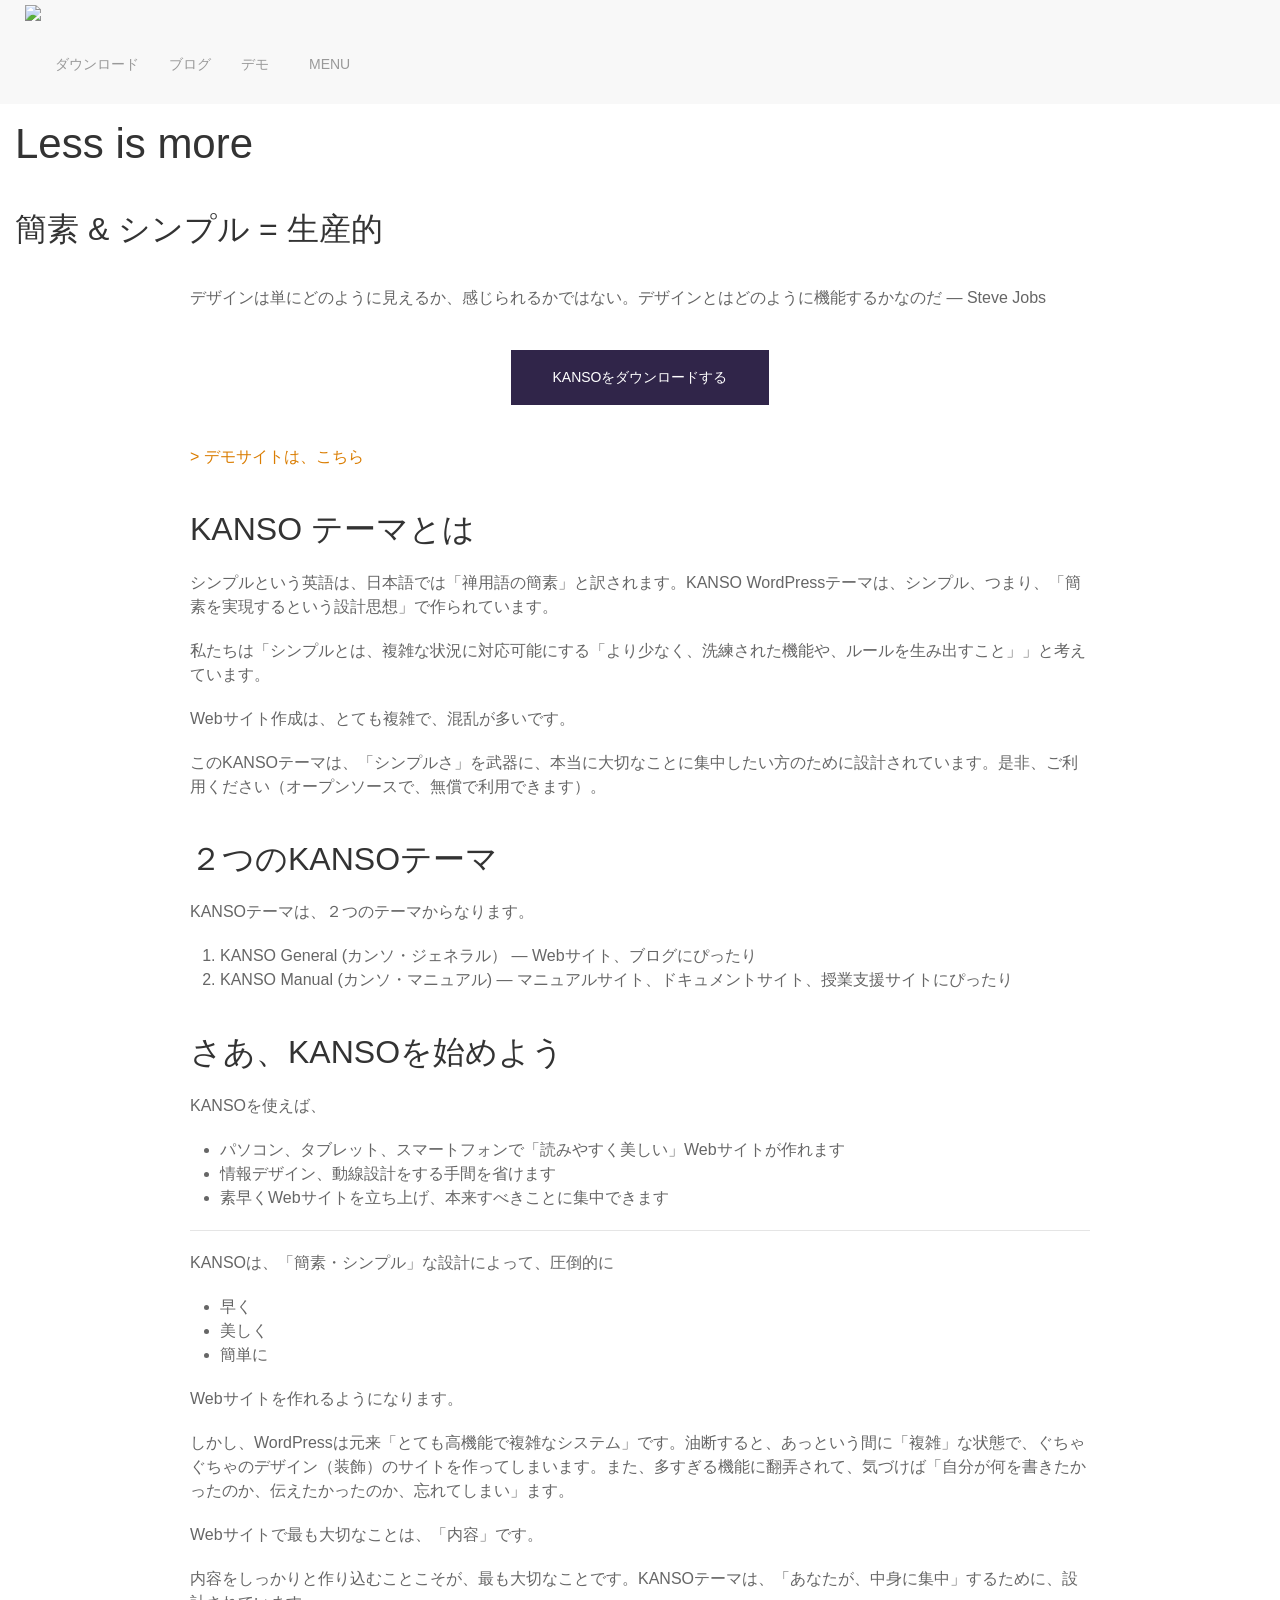
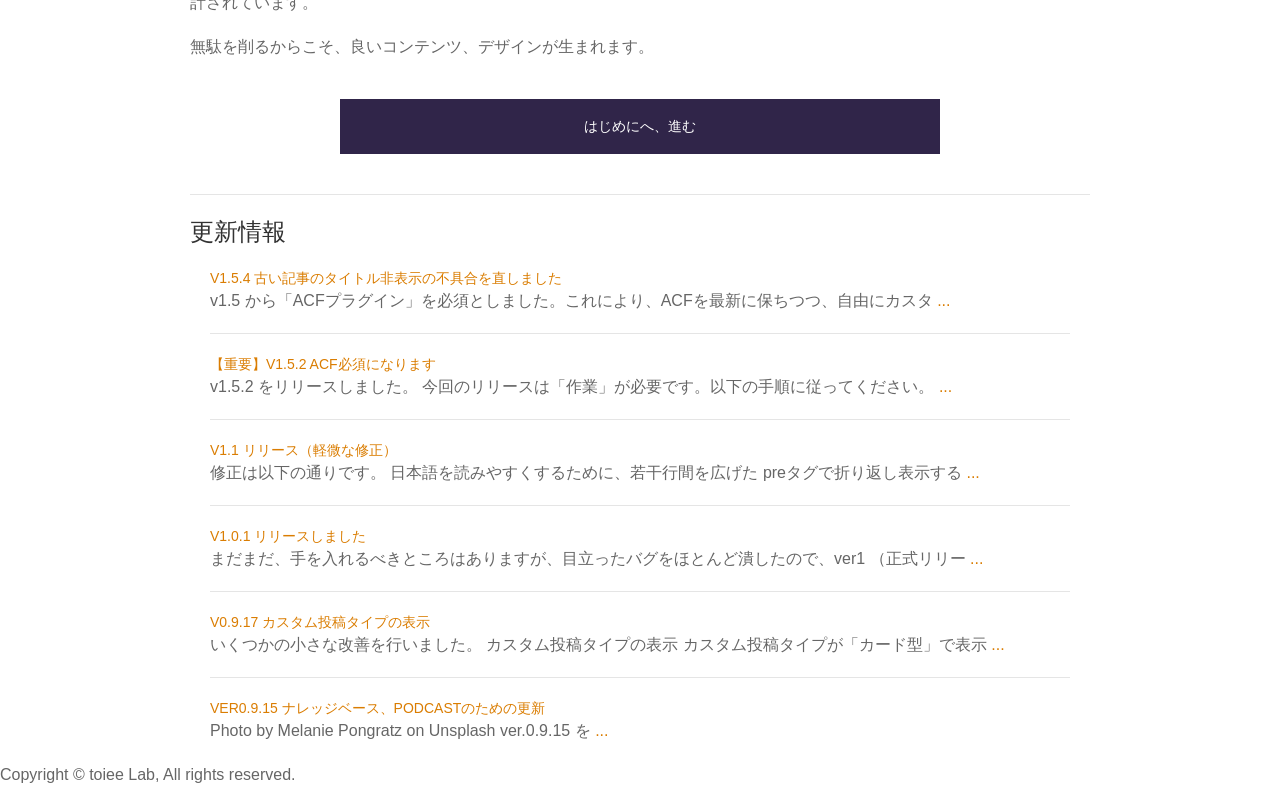
==== frontpage.html @ b3ae9695 "初期設定状態" ====
<!doctype html>
<html lang="ja">
<head>
    <meta charset="UTF-8">
    <meta name="viewport" content="width=device-width, initial-scale=1">
    <title>KANSO &#8211; Less is more, for WordPress</title>
    <!-- UIkit CSS -->
    <link rel="stylesheet" href="site.css" />

    <!-- UIkit JS -->
    <script src="https://cdn.jsdelivr.net/npm/uikit@3.2.2/dist/js/uikit.min.js"></script>
    <script src="https://cdn.jsdelivr.net/npm/uikit@3.2.2/dist/js/uikit-icons.min.js"></script>
</head>
<body>
    <div id="kns-head" class="uk-background-cover uk-background-center-center">
        <div id="kns-head-nav-front" uk-sticky="animation: uk-animation-slide-top; sel-target: .uk-navbar-container; cls-active: uk-navbar-sticky kns-navbar-sticky; cls-inactive: uk-navbar-transparent kns-navbar-top-front; show-on-up: true">
            <nav class="uk-navbar-container">
                <div class="uk-container uk-container-expand">
                    <div uk-navbar>
                        <div class="uk-navbar-left">
                            <a href="https://toiee.jp/kansowp/" class="custom-logo-link" rel="home" itemprop="url"><img
                                    src="https://toiee.jp/kansowp/wp-content/uploads/2018/01/kanso-logo.png"
                                    class="custom-logo"></a> </div>
                        <div class="uk-navbar-right">
                            <ul id="primary-menu" class="uk-navbar-nav uk-visible@m">
                                <li id="menu-item-110"
                                    class="menu-item menu-item-type-post_type menu-item-object-page menu-item-110"><a
                                        href="https://toiee.jp/kansowp/what-is-kanso/download/">ダウンロード</a></li>
                                <li id="menu-item-111"
                                    class="menu-item menu-item-type-post_type menu-item-object-page menu-item-111"><a
                                        href="https://toiee.jp/kansowp/blog/">ブログ</a></li>
                                <li id="menu-item-505"
                                    class="menu-item menu-item-type-post_type menu-item-object-page menu-item-505"><a
                                        href="https://toiee.jp/kansowp/getting-start/demo-site/">デモ</a></li>
                            </ul>
                            <ul class="uk-navbar-nav ">
                                <li class=""><a href="#sidebar" uk-toggle><span uk-navbar-toggle-icon></span> <span
                                            class="uk-margin-small-left">Menu</span></a></li>
                            </ul>
                            <ul class="uk-navbar-nav uk-hidden">
                                <li class=""><a href="#sidebar" uk-toggle><span class="uk-margin-small-lef"></span></a>
                                </li>
                            </ul>
                        </div>
                    </div>
                </div>
            </nav>
        </div>
        <div id="kns-header">
            <div id="kns-header-text" class="uk-padding-small">
                <h1 id="kanso_general_options_htitle">Less is more</h1>
                <h2 id="kanso_general_options_hsubtitle">簡素 &amp; シンプル = 生産的</h2>
            </div>
        </div>
    </div>

    <div class="uk-container uk-container-small uk-background-default main-content">
        <div uk-alert class="uk-alert-none">
            <p>デザインは単にどのように見えるか、感じられるかではない。デザインとはどのように機能するかなのだ &#8212; Steve Jobs</p>
        </div>
        <div style="text-align: center" class="uk-margin-medium-top uk-margin-medium-bottom"><a
                href="https://toiee.jp/kansowp/what-is-kanso/download/"
                class="uk-button uk-button-secondary uk-button-large" title="">KANSOをダウンロードする</a></div>
        <p><a href="https://toiee.jp/kansowp/demo1/" target="_blank" rel="noreferrer noopener">> デモサイトは、こちら</a></p>
        <h2>KANSO テーマとは</h2>
        <p>シンプルという英語は、日本語では「禅用語の簡素」と訳されます。KANSO WordPressテーマは、シンプル、つまり、「簡素を実現するという設計思想」で作られています。</p>
        <p>私たちは「シンプルとは、複雑な状況に対応可能にする「より少なく、洗練された機能や、ルールを生み出すこと」」と考えています。</p>
        <p>Webサイト作成は、とても複雑で、混乱が多いです。</p>
        <p>このKANSOテーマは、「シンプルさ」を武器に、本当に大切なことに集中したい方のために設計されています。是非、ご利用ください（オープンソースで、無償で利用できます）。</p>
        <h2>２つのKANSOテーマ</h2>
        <p>KANSOテーマは、２つのテーマからなります。</p>
        <ol>
            <li>KANSO General (カンソ・ジェネラル） &#8212; Webサイト、ブログにぴったり<br />
            </li>
            <li>KANSO Manual (カンソ・マニュアル) &#8212; マニュアルサイト、ドキュメントサイト、授業支援サイトにぴったり<br />
            </li>
        </ol>
        <h2>さあ、KANSOを始めよう</h2>
        <p>KANSOを使えば、</p>
        <ul>
            <li>パソコン、タブレット、スマートフォンで「読みやすく美しい」Webサイトが作れます</li>
            <li>情報デザイン、動線設計をする手間を省けます</li>
            <li>素早くWebサイトを立ち上げ、本来すべきことに集中できます</li>
        </ul>
        <hr class="wp-block-separator" />
        <p>KANSOは、「簡素・シンプル」な設計によって、圧倒的に</p>
        <ul>
            <li>早く</li>
            <li>美しく</li>
            <li>簡単に</li>
        </ul>
        <p>Webサイトを作れるようになります。</p>
        <p>しかし、WordPressは元来「とても高機能で複雑なシステム」です。油断すると、あっという間に「複雑」な状態で、ぐちゃぐちゃのデザイン（装飾）のサイトを作ってしまいます。また、多すぎる機能に翻弄されて、気づけば「自分が何を書きたかったのか、伝えたかったのか、忘れてしまい」ます。
        </p>
        <p>Webサイトで最も大切なことは、「内容」です。</p>
        <p>内容をしっかりと作り込むことこそが、最も大切なことです。KANSOテーマは、「あなたが、中身に集中」するために、設計されています。</p>
        <p>無駄を削るからこそ、良いコンテンツ、デザインが生まれます。</p>
        <div style="text-align: center" class="uk-margin-medium-top uk-margin-medium-bottom"><a
                href="https://toiee.jp/kansowp/getting-start/"
                class="uk-button uk-button-secondary uk-button-large uk-width-2-3" title="">はじめにへ、進む</a></div>
        <hr class="wp-block-separator" />
        <div class="uk-margin">
            <h3>更新情報</h3>
            <dl class="uk-description-list uk-description-list-divider uk-margin-left uk-margin-right">
                <dt><a href="https://toiee.jp/kansowp/2019/09/11/v1-5-4/">v1.5.4 古い記事のタイトル非表示の不具合を直しました</a></dt>
                <dd>v1.5 から「ACFプラグイン」を必須としました。これにより、ACFを最新に保ちつつ、自由にカスタ <a
                        href="https://toiee.jp/kansowp/2019/09/11/v1-5-4/">...</a></dd>
                <dt><a href="https://toiee.jp/kansowp/2019/07/20/v1-5-2-acf/">【重要】v1.5.2 ACF必須になります</a></dt>
                <dd>v1.5.2 をリリースしました。 今回のリリースは「作業」が必要です。以下の手順に従ってください。 <a
                        href="https://toiee.jp/kansowp/2019/07/20/v1-5-2-acf/">...</a></dd>
                <dt><a href="https://toiee.jp/kansowp/2019/04/08/v1-1/">v1.1 リリース（軽微な修正）</a></dt>
                <dd>修正は以下の通りです。 日本語を読みやすくするために、若干行間を広げた preタグで折り返し表示する <a
                        href="https://toiee.jp/kansowp/2019/04/08/v1-1/">...</a></dd>
                <dt><a href="https://toiee.jp/kansowp/2019/03/22/v1-0-1/">v1.0.1 リリースしました</a></dt>
                <dd>まだまだ、手を入れるべきところはありますが、目立ったバグをほとんど潰したので、ver1 （正式リリー <a
                        href="https://toiee.jp/kansowp/2019/03/22/v1-0-1/">...</a></dd>
                <dt><a href="https://toiee.jp/kansowp/2018/10/03/v0-9-16/">v0.9.17 カスタム投稿タイプの表示</a></dt>
                <dd>いくつかの小さな改善を行いました。 カスタム投稿タイプの表示 カスタム投稿タイプが「カード型」で表示 <a
                        href="https://toiee.jp/kansowp/2018/10/03/v0-9-16/">...</a></dd>
                <dt><a href="https://toiee.jp/kansowp/2018/09/18/ver0-9-15/">ver0.9.15 ナレッジベース、Podcastのための更新</a></dt>
                <dd>Photo by Melanie Pongratz on Unsplash ver.0.9.15 を <a
                        href="https://toiee.jp/kansowp/2018/09/18/ver0-9-15/">...</a></dd>
            </dl>
        </div>
    </div>
    <div id="sidebar" uk-offcanvas>
        <div class="uk-offcanvas-bar">
            <button class="uk-offcanvas-close" type="button" uk-close></button>
            <aside id="secondary" class="widget-area">
                <section id="pagetoc-widget-6" class="widget pagetoc-widget">
                    <h3>ドキュメント</h3>
                    <p class="pagetoc-widget-text">KANSOの使い方について説明しています</p>
                    <ul class="uk-nav uk-nav-default tm-nav">
                        <li class="page_item page-item-44 page_item_has_children"><a
                                href="https://toiee.jp/kansowp/what-is-kanso/">KANSOについて</a>
                            <ul class='children'>
                                <li class="page_item page-item-478"><a
                                        href="https://toiee.jp/kansowp/what-is-kanso/philosophy/">設計思想</a></li>
                                <li class="page_item page-item-47"><a
                                        href="https://toiee.jp/kansowp/what-is-kanso/download/">ダウンロード</a></li>
                                <li class="page_item page-item-48"><a
                                        href="https://toiee.jp/kansowp/what-is-kanso/setup-kanso-theme/">テーマの設定</a></li>
                                <li class="page_item page-item-418"><a
                                        href="https://toiee.jp/kansowp/what-is-kanso/qa/">よくある質問と回答</a></li>
                            </ul>
                        </li>
                        <li class="page_item page-item-39 page_item_has_children"><a
                                href="https://toiee.jp/kansowp/getting-start/">マニュアル</a>
                            <ul class='children'>
                                <li class="page_item page-item-266"><a
                                        href="https://toiee.jp/kansowp/getting-start/make-a-website/">サイトの構築方法</a></li>
                                <li class="page_item page-item-338"><a
                                        href="https://toiee.jp/kansowp/getting-start/style/">サイトをデザインする</a></li>
                                <li class="page_item page-item-55"><a
                                        href="https://toiee.jp/kansowp/getting-start/styling-of-page/">ページの編集</a></li>
                                <li class="page_item page-item-188"><a
                                        href="https://toiee.jp/kansowp/getting-start/markdown/">Markdown を使いこなす</a></li>
                                <li class="page_item page-item-349"><a
                                        href="https://toiee.jp/kansowp/getting-start/workshop/">KANSO Workshop 資料</a>
                                </li>
                                <li class="page_item page-item-457"><a
                                        href="https://toiee.jp/kansowp/getting-start/demo-site/">デモサイト</a></li>
                            </ul>
                        </li>
                        <li class="page_item page-item-42 page_item_has_children"><a
                                href="https://toiee.jp/kansowp/shortcode/">ショートコード +α</a>
                            <ul class='children'>
                                <li class="page_item page-item-60"><a
                                        href="https://toiee.jp/kansowp/shortcode/what-is-shortcode/">ショートコードとは</a></li>
                                <li class="page_item page-item-59"><a
                                        href="https://toiee.jp/kansowp/shortcode/what-is-uikit/">UIKit を知って活用する</a></li>
                                <li class="page_item page-item-257"><a
                                        href="https://toiee.jp/kansowp/shortcode/display-post/">投稿表示 (kns-showpost)</a>
                                </li>
                                <li class="page_item page-item-240"><a
                                        href="https://toiee.jp/kansowp/shortcode/accordion/">アコーディオン(accordion)</a></li>
                                <li class="page_item page-item-61"><a
                                        href="https://toiee.jp/kansowp/shortcode/alert/">アラート(alert)</a></li>
                                <li class="page_item page-item-227"><a
                                        href="https://toiee.jp/kansowp/shortcode/badge/">バッジ (badge)</a></li>
                                <li class="page_item page-item-225"><a
                                        href="https://toiee.jp/kansowp/shortcode/button/">ボタン(button)</a></li>
                                <li class="page_item page-item-62"><a
                                        href="https://toiee.jp/kansowp/shortcode/grid/">グリッド(grid）</a></li>
                                <li class="page_item page-item-152"><a
                                        href="https://toiee.jp/kansowp/shortcode/icon/">アイコン (icon)</a></li>
                                <li class="page_item page-item-236"><a
                                        href="https://toiee.jp/kansowp/shortcode/label/">ラベル (label)</a></li>
                                <li class="page_item page-item-251"><a
                                        href="https://toiee.jp/kansowp/shortcode/lightbox/">ライトボックス（lightbox）</a></li>
                                <li class="page_item page-item-254"><a
                                        href="https://toiee.jp/kansowp/shortcode/slideshow/">スライドショー (slideshow)</a>
                                </li>
                                <li class="page_item page-item-243"><a href="https://toiee.jp/kansowp/shortcode/tab/">タブ
                                        (tab)</a></li>
                            </ul>
                        </li>
                    </ul>
                </section>
            </aside>
        </div>
    </div>
    <footer id="footer" uk-height-viewport="expand: true">
        <p id="footer-copyright">Copyright &copy; <span class="ownername">toiee Lab</span>, All rights reserved.</p>
    </footer>
</body>

</html>
---- site.css ----
/* ========================================================================
 Component: Base
 ========================================================================== */
/*
 * 1. Set `font-size` to support `rem` units
 *    Not using `font` property because a leading hyphen (e.g. -apple-system) causes the font to break in IE11 and Edge
 * 2. Prevent adjustments of font size after orientation changes in iOS.
 * 3. Style
 */
html {
  /* 1 */
  font-family: -apple-system, BlinkMacSystemFont, "Segoe UI", Roboto, "Helvetica Neue", Arial, "Noto Sans", sans-serif, "Apple Color Emoji", "Segoe UI Emoji", "Segoe UI Symbol", "Noto Color Emoji";
  font-size: 16px;
  font-weight: normal;
  line-height: 1.5;
  /* 2 */
  -webkit-text-size-adjust: 100%;
  /* 3 */
  background: #fff;
  color: #666; }

/*
 * Remove the margin in all browsers.
 */
body {
  margin: 0; }

/* Links
 ========================================================================== */
/*
 * Remove the outline on focused links when they are also active or hovered
 */
a:active, a:hover {
  outline: none; }

/*
 * Style
 */
a, .uk-link {
  color: #DA7D02;
  text-decoration: none;
  cursor: pointer; }

a:hover, .uk-link:hover, .uk-link-toggle:hover .uk-link, .uk-link-toggle:focus .uk-link {
  color: #db6a00;
  text-decoration: underline; }

/* Text-level semantics
 ========================================================================== */
/*
 * 1. Add the correct text decoration in Edge.
 * 2. The shorthand declaration `underline dotted` is not supported in Safari.
 */
abbr[title] {
  /* 1 */
  text-decoration: underline dotted;
  /* 2 */
  -webkit-text-decoration-style: dotted; }

/*
 * Add the correct font weight in Chrome, Edge, and Safari.
 */
b, strong {
  font-weight: bolder; }

/*
 * 1. Consolas has a better baseline in running text compared to `Courier`
 * 2. Correct the odd `em` font sizing in all browsers.
 * 3. Style
 */
:not(pre) > code, :not(pre) > kbd, :not(pre) > samp {
  /* 1 */
  font-family: Consolas, monaco, monospace;
  /* 2 */
  font-size: 0.875rem;
  /* 3 */
  color: #f0506e;
  white-space: nowrap;
  padding: 2px 6px;
  background: #f8f8f8; }

/*
 * Emphasize
 */
em {
  color: #f0506e; }

/*
 * Insert
 */
ins {
  background: #ffd;
  color: #666;
  text-decoration: none; }

/*
 * Mark
 */
mark {
  background: #ffd;
  color: #666; }

/*
 * Quote
 */
q {
  font-style: italic; }

/*
 * Add the correct font size in all browsers.
 */
small {
  font-size: 80%; }

/*
 * Prevents `sub` and `sup` affecting `line-height` in all browsers.
 */
sub, sup {
  font-size: 75%;
  line-height: 0;
  position: relative;
  vertical-align: baseline; }

sup {
  top: -0.5em; }

sub {
  bottom: -0.25em; }

/* Embedded content
 ========================================================================== */
/*
 * Remove the gap between embedded content and the bottom of their containers.
 */
audio, canvas, iframe, img, svg, video {
  vertical-align: middle; }

/*
 * 1. Add responsiveness.
 * 2. Auto-scale the height. Only needed if `height` attribute is present.
 * 3. Corrects responsive `max-width` behavior if padding and border are used.
 * 4. Exclude SVGs for IE11 because they don't preserve their aspect ratio.
 */
canvas, img, video {
  /* 1 */
  max-width: 100%;
  /* 2 */
  height: auto;
  /* 3 */
  box-sizing: border-box; }

/* 4 */
@supports (display: block) {
  svg {
    max-width: 100%;
    height: auto;
    box-sizing: border-box; } }
/*
 * Hide the overflow in IE.
 */
svg:not(:root) {
  overflow: hidden; }

/*
 * 1. Fix lazy loading images if parent element is set to `display: inline` and has `overflow: hidden`.
 * 2. Hide `alt` text for lazy loading images.
 * Note: Selector for background while loading img[data-src*='.jpg'][src*='data:image'] { background: grey; }
 */
img:not([src]) {
  /* 1 */
  min-width: 1px;
  /* 2 */
  visibility: hidden; }

/*
 * Iframe
 * Remove border in all browsers
 */
iframe {
  border: 0; }

/* Block elements
 ========================================================================== */
/*
 * Margins
 */
p, ul, ol, dl, pre, address, fieldset, figure {
  margin: 0 0 20px 0; }

/* Add margin if adjacent element */
* + p, * + ul, * + ol, * + dl, * + pre, * + address, * + fieldset, * + figure {
  margin-top: 20px; }

/* Headings
 ========================================================================== */
h1, .uk-h1, h2, .uk-h2, h3, .uk-h3, h4, .uk-h4, h5, .uk-h5, h6, .uk-h6, .uk-heading-small, .uk-heading-medium, .uk-heading-large, .uk-heading-xlarge, .uk-heading-2xlarge {
  margin: 0 0 20px 0;
  font-family: -apple-system, BlinkMacSystemFont, "Segoe UI", Roboto, "Helvetica Neue", Arial, "Noto Sans", sans-serif, "Apple Color Emoji", "Segoe UI Emoji", "Segoe UI Symbol", "Noto Color Emoji";
  font-weight: normal;
  color: #333;
  text-transform: none; }

/* Add margin if adjacent element */
* + h1, * + .uk-h1, * + h2, * + .uk-h2, * + h3, * + .uk-h3, * + h4, * + .uk-h4, * + h5, * + .uk-h5, * + h6, * + .uk-h6, * + .uk-heading-small, * + .uk-heading-medium, * + .uk-heading-large, * + .uk-heading-xlarge, * + .uk-heading-2xlarge {
  margin-top: 40px; }

/*
 * Sizes
 */
h1, .uk-h1 {
  font-size: 2.23125rem;
  line-height: 1.2; }

h2, .uk-h2 {
  font-size: 1.7rem;
  line-height: 1.3; }

h3, .uk-h3 {
  font-size: 1.5rem;
  line-height: 1.4; }

h4, .uk-h4 {
  font-size: 1.25rem;
  line-height: 1.4; }

h5, .uk-h5 {
  font-size: 16px;
  line-height: 1.4; }

h6, .uk-h6 {
  font-size: 0.875rem;
  line-height: 1.4; }

/* Tablet landscape and bigger */
@media (min-width: 960px) {
  h1, .uk-h1 {
    font-size: 2.625rem; }
  h2, .uk-h2 {
    font-size: 2rem; } }

/* Lists
 ========================================================================== */
ul, ol {
  padding-left: 30px; }

/*
 * Reset margin for nested lists
 */
ul > li > ul, ul > li > ol, ol > li > ol, ol > li > ul {
  margin: 0; }

/* Description lists
 ========================================================================== */
dt {
  font-weight: bold; }

dd {
  margin-left: 0; }

/* Horizontal rules
 ========================================================================== */
/*
 * 1. Show the overflow in Chrome, Edge and IE.
 * 2. Add the correct text-align in Edge and IE.
 * 3. Style
 */
hr, .uk-hr {
  /* 1 */
  overflow: visible;
  /* 2 */
  text-align: inherit;
  /* 3 */
  margin: 0 0 20px 0;
  border: 0;
  border-top: 1px solid #e5e5e5; }

/* Add margin if adjacent element */
* + hr, * + .uk-hr {
  margin-top: 20px; }

/* Address
 ========================================================================== */
address {
  font-style: normal; }

/* Blockquotes
 ========================================================================== */
blockquote {
  margin: 0 0 20px 0;
  font-size: 1.25rem;
  line-height: 1.5;
  font-style: italic;
  color: #333; }

/* Add margin if adjacent element */
* + blockquote {
  margin-top: 20px; }

/*
 * Content
 */
blockquote p:last-of-type {
  margin-bottom: 0; }

blockquote footer {
  margin-top: 10px;
  font-size: 0.875rem;
  line-height: 1.5;
  color: #666; }
  blockquote footer::before {
    content: "— "; }

/* Preformatted text
 ========================================================================== */
/*
 * 1. Contain overflow in all browsers.
 */
pre {
  font: 0.875rem / 1.5 Consolas, monaco, monospace;
  color: #666;
  -moz-tab-size: 4;
  tab-size: 4;
  /* 1 */
  overflow: auto;
  padding: 10px;
  border: 1px solid #e5e5e5;
  border-radius: 3px;
  background: #fff; }

pre code {
  font-family: Consolas, monaco, monospace; }

/* Selection pseudo-element
 ========================================================================== */
::selection {
  background: #39f;
  color: #fff;
  text-shadow: none; }

/* HTML5 elements
 ========================================================================== */
/*
 * 1. Add the correct display in Edge, IE 10+, and Firefox.
 * 2. Add the correct display in IE.
 */
details, main {
  /* 1 */
  /* 2 */
  display: block; }

/*
 * Add the correct display in all browsers.
 */
summary {
  display: list-item; }

/*
 * Add the correct display in IE.
 */
template {
  display: none; }

/* Pass media breakpoints to JS
 ========================================================================== */
/*
 * Breakpoints
 */
.uk-breakpoint-s::before {
  content: "640px"; }

.uk-breakpoint-m::before {
  content: "960px"; }

.uk-breakpoint-l::before {
  content: "1200px"; }

.uk-breakpoint-xl::before {
  content: "1600px"; }

:root {
  --uk-breakpoint-s: 640px;
  --uk-breakpoint-m: 960px;
  --uk-breakpoint-l: 1200px;
  --uk-breakpoint-xl: 1600px; }

/* ========================================================================
 Component: Link
 ========================================================================== */
/* Muted
 ========================================================================== */
a.uk-link-muted, .uk-link-muted a {
  color: #999; }

a.uk-link-muted:hover, .uk-link-muted a:hover, .uk-link-toggle:hover .uk-link-muted, .uk-link-toggle:focus .uk-link-muted {
  color: #666; }

/* Text
 ========================================================================== */
a.uk-link-text, .uk-link-text a {
  color: inherit; }

a.uk-link-text:hover, .uk-link-text a:hover, .uk-link-toggle:hover .uk-link-text, .uk-link-toggle:focus .uk-link-text {
  color: #999; }

/* Heading
 ========================================================================== */
a.uk-link-heading, .uk-link-heading a {
  color: inherit; }

a.uk-link-heading:hover, .uk-link-heading a:hover, .uk-link-toggle:hover .uk-link-heading, .uk-link-toggle:focus .uk-link-heading {
  color: #da7d02;
  text-decoration: none; }

/* Reset
 ========================================================================== */
/*
 * `!important` needed to override inverse component
 */
a.uk-link-reset, .uk-link-reset a {
  color: inherit !important;
  text-decoration: none !important; }

/* Toggle
 ========================================================================== */
.uk-link-toggle {
  color: inherit !important;
  text-decoration: none !important; }

.uk-link-toggle:focus {
  outline: none; }

/* ========================================================================
 Component: Heading
 ========================================================================== */
.uk-heading-small {
  font-size: 2.6rem;
  line-height: 1.2; }

.uk-heading-medium {
  font-size: 2.8875rem;
  line-height: 1.1; }

.uk-heading-large {
  font-size: 3.4rem;
  line-height: 1.1; }

.uk-heading-xlarge {
  font-size: 4rem;
  line-height: 1; }

.uk-heading-2xlarge {
  font-size: 6rem;
  line-height: 1; }

/* Tablet Landscape and bigger */
@media (min-width: 960px) {
  .uk-heading-small {
    font-size: 3.25rem; }
  .uk-heading-medium {
    font-size: 3.5rem; }
  .uk-heading-large {
    font-size: 4rem; }
  .uk-heading-xlarge {
    font-size: 6rem; }
  .uk-heading-2xlarge {
    font-size: 8rem; } }

/* Laptop and bigger */
@media (min-width: 1200px) {
  .uk-heading-medium {
    font-size: 4rem; }
  .uk-heading-large {
    font-size: 6rem; }
  .uk-heading-xlarge {
    font-size: 8rem; }
  .uk-heading-2xlarge {
    font-size: 11rem; } }

/* Primary
 Deprecated: Use `uk-heading-medium` instead
 ========================================================================== */
/* Tablet landscape and bigger */
/* Desktop and bigger */
/* Hero
 Deprecated: Use `uk-heading-xlarge` instead
 ========================================================================== */
/* Tablet landscape and bigger */
/* Desktop and bigger */
/* Divider
 ========================================================================== */
.uk-heading-divider {
  padding-bottom: calc(5px + 0.1em);
  border-bottom: calc(0.2px + 0.05em) solid #e5e5e5; }

/* Bullet
 ========================================================================== */
.uk-heading-bullet {
  position: relative; }

/*
 * 1. Using `inline-block` to make it work with text alignment
 * 2. Center vertically
 * 3. Style
 */
.uk-heading-bullet::before {
  content: "";
  /* 1 */
  display: inline-block;
  /* 2 */
  position: relative;
  top: calc(-0.1 * 1em);
  vertical-align: middle;
  /* 3 */
  height: calc(4px + 0.7em);
  margin-right: calc(5px + 0.2em);
  border-left: calc(5px + 0.1em) solid #e5e5e5; }

/* Line
 ========================================================================== */
/*
 * Clip the child element
 */
.uk-heading-line {
  overflow: hidden; }

/*
 * Extra markup is needed to make it work with text align
 */
.uk-heading-line > * {
  display: inline-block;
  position: relative; }

/*
 * 1. Center vertically
 * 2. Make the element as large as possible. It's clipped by the container.
 * 3. Style
 */
.uk-heading-line > ::before, .uk-heading-line > ::after {
  content: "";
  /* 1 */
  position: absolute;
  top: calc(50% - (calc(0.2px + 0.05em) / 2));
  /* 2 */
  width: 2000px;
  /* 3 */
  border-bottom: calc(0.2px + 0.05em) solid #e5e5e5; }

.uk-heading-line > ::before {
  right: 100%;
  margin-right: calc(5px + 0.3em); }

.uk-heading-line > ::after {
  left: 100%;
  margin-left: calc(5px + 0.3em); }

/* ========================================================================
 Component: Divider
 ========================================================================== */
/*
 * 1. Reset default `hr`
 * 2. Set margin if a `div` is used for semantical reason
 */
[class*='uk-divider'] {
  /* 1 */
  border: none;
  /* 2 */
  margin-bottom: 20px; }

/* Add margin if adjacent element */
* + [class*='uk-divider'] {
  margin-top: 20px; }

/* Icon
 ========================================================================== */
.uk-divider-icon {
  position: relative;
  height: 20px;
  background-image: url("data:image/svg+xml;charset=UTF-8,%3Csvg%20width%3D%2220%22%20height%3D%2220%22%20viewBox%3D%220%200%2020%2020%22%20xmlns%3D%22http%3A%2F%2Fwww.w3.org%2F2000%2Fsvg%22%3E%0A%20%20%20%20%3Ccircle%20fill%3D%22none%22%20stroke%3D%22%23e5e5e5%22%20stroke-width%3D%222%22%20cx%3D%2210%22%20cy%3D%2210%22%20r%3D%227%22%20%2F%3E%0A%3C%2Fsvg%3E%0A");
  background-repeat: no-repeat;
  background-position: 50% 50%; }

.uk-divider-icon::before, .uk-divider-icon::after {
  content: "";
  position: absolute;
  top: 50%;
  max-width: calc(50% - (50px / 2));
  border-bottom: 1px solid #e5e5e5; }

.uk-divider-icon::before {
  right: calc(50% + (50px / 2));
  width: 100%; }

.uk-divider-icon::after {
  left: calc(50% + (50px / 2));
  width: 100%; }

/* Small
 ========================================================================== */
/*
 * 1. Fix height because of `inline-block`
 * 2. Using ::after and inline-block to make `text-align` work
 */
/* 1 */
.uk-divider-small {
  line-height: 0; }

/* 2 */
.uk-divider-small::after {
  content: "";
  display: inline-block;
  width: 100px;
  max-width: 100%;
  border-top: 1px solid #e5e5e5;
  vertical-align: top; }

/* Vertical
 ========================================================================== */
.uk-divider-vertical {
  width: 1px;
  height: 100px;
  margin-left: auto;
  margin-right: auto;
  border-left: 1px solid #e5e5e5; }

/* ========================================================================
 Component: List
 ========================================================================== */
.uk-list {
  padding: 0;
  list-style: none; }

/*
 * Micro clearfix
 */
.uk-list > li::before, .uk-list > li::after {
  content: "";
  display: table; }

.uk-list > li::after {
  clear: both; }

/*
 * Remove margin from the last-child
 */
.uk-list > li > :last-child {
  margin-bottom: 0; }

/*
 * Nested lists
 */
.uk-list ul {
  margin: 0;
  padding-left: 30px;
  list-style: none; }

/*
 * Style
 */
.uk-list > li:nth-child(n+2), .uk-list > li > ul {
  margin-top: 10px; }

/* Style modifiers
 ========================================================================== */
/*
 * Divider
 */
.uk-list-divider > li:nth-child(n+2) {
  margin-top: 10px;
  padding-top: 10px;
  border-top: 1px solid #e5e5e5; }

/*
 * Striped
 */
.uk-list-striped > li {
  padding: 10px 10px; }
  .uk-list-striped > li:nth-of-type(odd) {
    border-top: 1px solid #e5e5e5;
    border-bottom: 1px solid #e5e5e5; }

.uk-list-striped > li:nth-of-type(odd) {
  background: #f8f8f8; }

.uk-list-striped > li:nth-child(n+2) {
  margin-top: 0; }

/*
 * Bullet
 * 1. Reset display `table` which causes issues in combination with multi column layouts.
 */
.uk-list-bullet > li {
  position: relative;
  padding-left: calc(1.5em + 10px); }

.uk-list-bullet > li::before {
  content: "";
  position: absolute;
  top: 0;
  left: 0;
  width: 1.5em;
  height: 1.5em;
  background-image: url("data:image/svg+xml;charset=UTF-8,%3Csvg%20width%3D%226%22%20height%3D%226%22%20viewBox%3D%220%200%206%206%22%20xmlns%3D%22http%3A%2F%2Fwww.w3.org%2F2000%2Fsvg%22%3E%0A%20%20%20%20%3Ccircle%20fill%3D%22%23666%22%20cx%3D%223%22%20cy%3D%223%22%20r%3D%223%22%20%2F%3E%0A%3C%2Fsvg%3E");
  background-repeat: no-repeat;
  background-position: 50% 50%;
  /* 1 */
  display: block; }

/* Size modifier
 ========================================================================== */
.uk-list-large > li:nth-child(n+2), .uk-list-large > li > ul {
  margin-top: 20px; }

/*
 * Divider
 */
.uk-list-large.uk-list-divider > li:nth-child(n+2) {
  margin-top: 20px;
  padding-top: 20px; }

/*
 * Striped
 */
.uk-list-large.uk-list-striped > li {
  padding: 20px 10px; }
  .uk-list-large.uk-list-striped > li:nth-of-type(odd) {
    border-top: 1px solid #e5e5e5;
    border-bottom: 1px solid #e5e5e5; }

.uk-list-large.uk-list-striped > li:nth-child(n+2) {
  margin-top: 0; }

/* ========================================================================
 Component: Description list
 ========================================================================== */
/*
 * Term
 */
.uk-description-list > dt {
  color: #333;
  font-size: 0.875rem;
  font-weight: normal;
  text-transform: uppercase; }

.uk-description-list > dt:nth-child(n+2) {
  margin-top: 20px; }

/*
 * Description
 */
/* Style modifier
 ========================================================================== */
/*
 * Line
 */
.uk-description-list-divider > dt:nth-child(n+2) {
  margin-top: 20px;
  padding-top: 20px;
  border-top: 1px solid #e5e5e5; }

/* ========================================================================
 Component: Table
 ========================================================================== */
/*
 * 1. Remove most spacing between table cells.
 * 2. Behave like a block element
 * 3. Style
 */
.uk-table {
  /* 1 */
  border-collapse: collapse;
  border-spacing: 0;
  /* 2 */
  width: 100%;
  /* 3 */
  margin-bottom: 20px; }

/* Add margin if adjacent element */
* + .uk-table {
  margin-top: 20px; }

/* Header cell
 ========================================================================== */
/*
 * 1. Style
 */
.uk-table th {
  padding: 16px 12px;
  text-align: left;
  vertical-align: bottom;
  /* 1 */
  font-size: 0.875rem;
  font-weight: normal;
  color: #999;
  text-transform: uppercase; }

/* Cell
 ========================================================================== */
.uk-table td {
  padding: 16px 12px;
  vertical-align: top; }

/*
 * Remove margin from the last-child
 */
.uk-table td > :last-child {
  margin-bottom: 0; }

/* Footer
 ========================================================================== */
.uk-table tfoot {
  font-size: 0.875rem; }

/* Caption
 ========================================================================== */
.uk-table caption {
  font-size: 0.875rem;
  text-align: left;
  color: #999; }

/* Alignment modifier
 ========================================================================== */
.uk-table-middle, .uk-table-middle td {
  vertical-align: middle !important; }

/* Style modifiers
 ========================================================================== */
/*
 * Divider
 */
.uk-table-divider > tr:not(:first-child), .uk-table-divider > :not(:first-child) > tr, .uk-table-divider > :first-child > tr:not(:first-child) {
  border-top: 1px solid #e5e5e5; }

/*
 * Striped
 */
.uk-table-striped > tr:nth-of-type(odd), .uk-table-striped tbody tr:nth-of-type(odd) {
  background: #f8f8f8;
  border-top: 1px solid #e5e5e5;
  border-bottom: 1px solid #e5e5e5; }

/*
 * Hover
 */
.uk-table-hover > tr:hover, .uk-table-hover tbody tr:hover {
  background: #ffd; }

/* Active state
 ========================================================================== */
.uk-table > tr.uk-active, .uk-table tbody tr.uk-active {
  background: #ffd; }

/* Size modifier
 ========================================================================== */
.uk-table-small th, .uk-table-small td {
  padding: 10px 12px; }

.uk-table-large th, .uk-table-large td {
  padding: 22px 12px; }

/* Justify modifier
 ========================================================================== */
.uk-table-justify th:first-child, .uk-table-justify td:first-child {
  padding-left: 0; }

.uk-table-justify th:last-child, .uk-table-justify td:last-child {
  padding-right: 0; }

/* Cell size modifier
 ========================================================================== */
.uk-table-shrink {
  width: 1px; }

.uk-table-expand {
  min-width: 150px; }

/* Cell link modifier
 ========================================================================== */
/*
 * Does not work with `uk-table-justify` at the moment
 */
.uk-table-link {
  padding: 0 !important; }

.uk-table-link > a {
  display: block;
  padding: 16px 12px; }

.uk-table-small .uk-table-link > a {
  padding: 10px 12px; }

/* Responsive table
 ========================================================================== */
/* Phone landscape and smaller */
@media (max-width: 959px) {
  .uk-table-responsive, .uk-table-responsive tbody, .uk-table-responsive th, .uk-table-responsive td, .uk-table-responsive tr {
    display: block; }
  .uk-table-responsive thead {
    display: none; }
  .uk-table-responsive th, .uk-table-responsive td {
    width: auto !important;
    max-width: none !important;
    min-width: 0 !important;
    overflow: visible !important;
    white-space: normal !important; }
  .uk-table-responsive th:not(:first-child):not(.uk-table-link), .uk-table-responsive td:not(:first-child):not(.uk-table-link), .uk-table-responsive .uk-table-link:not(:first-child) > a {
    padding-top: 5px !important; }
  .uk-table-responsive th:not(:last-child):not(.uk-table-link), .uk-table-responsive td:not(:last-child):not(.uk-table-link), .uk-table-responsive .uk-table-link:not(:last-child) > a {
    padding-bottom: 5px !important; }
  .uk-table-justify.uk-table-responsive th, .uk-table-justify.uk-table-responsive td {
    padding-left: 0;
    padding-right: 0; } }

.uk-table tbody tr {
  transition: background-color 0.1s linear; }

/* ========================================================================
 Component: Icon
 ========================================================================== */
/*
 * Note: 1. - 7. is required for `button` elements. Needed for Close and Form Icon component.
 * 1. Remove margins in Chrome, Safari and Opera.
 * 2. Remove borders for `button`.
 * 3. Remove border-radius in Chrome.
 * 4. Address `overflow` set to `hidden` in IE.
 * 5. Correct `font` properties and `color` not being inherited for `button`.
 * 6. Remove the inheritance of text transform in Edge, Firefox, and IE.
 * 7. Remove default `button` padding and background color
 * 8. Style
 * 9. Fill all SVG elements with the current text color if no `fill` attribute is set
 * 10. Let the container fit the height of the icon
 */
.uk-icon {
  /* 1 */
  margin: 0;
  /* 2 */
  border: none;
  /* 3 */
  border-radius: 0;
  /* 4 */
  overflow: visible;
  /* 5 */
  font: inherit;
  color: inherit;
  /* 6 */
  text-transform: none;
  /* 7. */
  padding: 0;
  background-color: transparent;
  /* 8 */
  display: inline-block;
  /* 9 */
  fill: currentcolor;
  /* 10 */
  line-height: 0; }

/* Required for `button`. */
button.uk-icon:not(:disabled) {
  cursor: pointer; }

/*
 * Remove the inner border and padding in Firefox.
 */
.uk-icon::-moz-focus-inner {
  border: 0;
  padding: 0; }

/*
 * Set the fill and stroke color of all SVG elements to the current text color
 */
.uk-icon:not(.uk-preserve) [fill*='#']:not(.uk-preserve) {
  fill: currentcolor; }

.uk-icon:not(.uk-preserve) [stroke*='#']:not(.uk-preserve) {
  stroke: currentcolor; }

/*
 * Fix Firefox blurry SVG rendering: https://bugzilla.mozilla.org/show_bug.cgi?id=1046835
 */
.uk-icon > * {
  transform: translate(0, 0); }

/* Image modifier
 ========================================================================== */
/*
 * Display images in icon dimensions
 */
.uk-icon-image {
  width: 20px;
  height: 20px;
  background-position: 50% 50%;
  background-repeat: no-repeat;
  background-size: contain;
  vertical-align: middle; }

/* Style modifiers
 ========================================================================== */
/*
 * Link
 */
.uk-icon-link {
  color: #999; }

.uk-icon-link:hover, .uk-icon-link:focus {
  color: #666;
  outline: none; }

/* OnClick + Active */
.uk-icon-link:active, .uk-active > .uk-icon-link {
  color: #595959; }

/*
 * Button
 * 1. Center icon vertically and horizontally
 */
.uk-icon-button {
  box-sizing: border-box;
  width: 36px;
  height: 36px;
  border-radius: 500px;
  background: #f8f8f8;
  color: #999;
  vertical-align: middle;
  /* 1 */
  display: inline-flex;
  justify-content: center;
  align-items: center;
  transition: 0.1s ease-in-out;
  transition-property: color, background-color; }

/* Hover + Focus */
.uk-icon-button:hover, .uk-icon-button:focus {
  background-color: #ebebeb;
  color: #666;
  outline: none; }

/* OnClick + Active */
.uk-icon-button:active, .uk-active > .uk-icon-button {
  background-color: #dfdfdf;
  color: #666; }

/* ========================================================================
 Component: Form Range
 ========================================================================== */
/*
 * 1. Normalize and defaults
 * 2. Prevent content overflow if a fixed width is used
 * 3. Take the full width
 * 4. Remove default style
 * 5. Remove white background in Chrome
 * 6. Remove padding in IE11
 */
.uk-range {
  /* 1 */
  box-sizing: border-box;
  margin: 0;
  vertical-align: middle;
  /* 2 */
  max-width: 100%;
  /* 3 */
  width: 100%;
  /* 4 */
  -webkit-appearance: none;
  /* 5 */
  background: transparent;
  /* 6 */
  padding: 0; }

/* Focus */
.uk-range:focus {
  outline: none; }

.uk-range::-moz-focus-outer {
  border: none; }

/* IE11 Reset */
.uk-range::-ms-track {
  height: 15px;
  background: transparent;
  border-color: transparent;
  color: transparent; }

/*
 * Improves consistency of cursor style for clickable elements
 */
.uk-range:not(:disabled)::-webkit-slider-thumb {
  cursor: pointer; }

.uk-range:not(:disabled)::-moz-range-thumb {
  cursor: pointer; }

.uk-range:not(:disabled)::-ms-thumb {
  cursor: pointer; }

/* Thumb
 ========================================================================== */
/*
 * 1. Reset
 * 2. Style
 */
/* Webkit */
.uk-range::-webkit-slider-thumb {
  /* 1 */
  -webkit-appearance: none;
  margin-top: -7px;
  /* 2 */
  height: 15px;
  width: 15px;
  border-radius: 500px;
  background: #fff;
  border: 1px solid #ccc; }

/* Firefox */
.uk-range::-moz-range-thumb {
  /* 1 */
  border: none;
  /* 2 */
  height: 15px;
  width: 15px;
  border-radius: 500px;
  background: #fff;
  border: 1px solid #ccc; }

/* Edge */
.uk-range::-ms-thumb {
  /* 1 */
  margin-top: 0; }

/* IE11 */
.uk-range::-ms-thumb {
  /* 1 */
  border: none;
  /* 2 */
  height: 15px;
  width: 15px;
  border-radius: 500px;
  background: #fff;
  border: 1px solid #ccc; }

/* Edge + IE11 */
.uk-range::-ms-tooltip {
  display: none; }

/* Track
 ========================================================================== */
/*
 * 1. Safari doesn't have a focus state. Using active instead.
 */
/* Webkit */
.uk-range::-webkit-slider-runnable-track {
  height: 3px;
  background: #ebebeb;
  border-radius: 500px; }

.uk-range:focus::-webkit-slider-runnable-track, .uk-range:active::-webkit-slider-runnable-track {
  /* 1 */
  background: #d2d2d2; }

/* Firefox */
.uk-range::-moz-range-track {
  height: 3px;
  background: #ebebeb;
  border-radius: 500px; }

.uk-range:focus::-moz-range-track {
  background: #d2d2d2; }

/* Edge */
.uk-range::-ms-fill-lower, .uk-range::-ms-fill-upper {
  height: 3px;
  background: #ebebeb;
  border-radius: 500px; }

.uk-range:focus::-ms-fill-lower, .uk-range:focus::-ms-fill-upper {
  background: #d2d2d2; }

/* ========================================================================
 Component: Form
 ========================================================================== */
/*
 * 1. Define consistent box sizing.
 *    Default is `content-box` with following exceptions set to `border-box`
 *    `select`, `input[type="checkbox"]` and `input[type="radio"]`
 *    `input[type="search"]` in Chrome, Safari and Opera
 *    `input[type="color"]` in Firefox
 * 2. Address margins set differently in Firefox/IE and Chrome/Safari/Opera.
 * 3. Remove `border-radius` in iOS.
 * 4. Change font properties to `inherit` in all browsers.
 */
.uk-input, .uk-select, .uk-textarea, .uk-radio, .uk-checkbox {
  /* 1 */
  box-sizing: border-box;
  /* 2 */
  margin: 0;
  /* 3 */
  border-radius: 0;
  /* 4 */
  font: inherit; }

/*
 * Show the overflow in Edge.
 */
.uk-input {
  overflow: visible; }

/*
 * Remove the inheritance of text transform in Firefox.
 */
.uk-select {
  text-transform: none; }

/*
 * 1. Change font properties to `inherit` in all browsers
 * 2. Don't inherit the `font-weight` and use `bold` instead.
 * NOTE: Both declarations don't work in Chrome, Safari and Opera.
 */
.uk-select optgroup {
  /* 1 */
  font: inherit;
  /* 2 */
  font-weight: bold; }

/*
 * Remove the default vertical scrollbar in IE 10+.
 */
.uk-textarea {
  overflow: auto; }

/*
 * Remove the inner padding and cancel buttons in Chrome on OS X and Safari on OS X.
 */
.uk-input[type="search"]::-webkit-search-cancel-button, .uk-input[type="search"]::-webkit-search-decoration {
  -webkit-appearance: none; }

/*
 * Correct the cursor style of increment and decrement buttons in Chrome.
 */
.uk-input[type="number"]::-webkit-inner-spin-button, .uk-input[type="number"]::-webkit-outer-spin-button {
  height: auto; }

/*
 * Removes placeholder transparency in Firefox.
 */
.uk-input::-moz-placeholder, .uk-textarea::-moz-placeholder {
  opacity: 1; }

/*
 * Improves consistency of cursor style for clickable elements
 */
.uk-radio:not(:disabled), .uk-checkbox:not(:disabled) {
  cursor: pointer; }

/*
 * Define consistent border, margin, and padding.
 */
.uk-fieldset {
  border: none;
  margin: 0;
  padding: 0; }

/* Input, select and textarea
 * Allowed: `text`, `password`, `datetime`, `datetime-local`, `date`,  `month`,
 `time`, `week`, `number`, `email`, `url`, `search`, `tel`, `color`
 * Disallowed: `range`, `radio`, `checkbox`, `file`, `submit`, `reset` and `image`
 ========================================================================== */
/*
 * Remove default style in iOS.
 */
.uk-input, .uk-textarea {
  -webkit-appearance: none; }

/*
 * 1. Prevent content overflow if a fixed width is used
 * 2. Take the full width
 * 3. Reset default
 * 4. Style
 */
.uk-input, .uk-select, .uk-textarea {
  /* 1 */
  max-width: 100%;
  /* 2 */
  width: 100%;
  /* 3 */
  border: 0 none;
  /* 4 */
  padding: 0 10px;
  background: #fff;
  color: #666;
  border: 1px solid #e5e5e5;
  transition: 0.2s ease-in-out;
  transition-property: color, background-color, border; }

/*
 * Single-line
 * 1. Allow any element to look like an `input` or `select` element
 * 2. Make sure line-height is not larger than height
 *    Also needed to center the text vertically
 */
.uk-input, .uk-select:not([multiple]):not([size]) {
  height: 40px;
  vertical-align: middle;
  /* 1 */
  display: inline-block; }

/* 2 */
.uk-input:not(input), .uk-select:not(select) {
  line-height: 38px; }

/*
 * Multi-line
 */
.uk-select[multiple], .uk-select[size], .uk-textarea {
  padding-top: 4px;
  padding-bottom: 4px;
  vertical-align: top; }

/* Focus */
.uk-input:focus, .uk-select:focus, .uk-textarea:focus {
  outline: none;
  background-color: #fff;
  color: #666;
  border-color: #da7d02; }

/* Disabled */
.uk-input:disabled, .uk-select:disabled, .uk-textarea:disabled {
  background-color: #f8f8f8;
  color: #999;
  border-color: #e5e5e5; }

/*
 * Placeholder
 */
.uk-input::-ms-input-placeholder {
  color: #999 !important; }

.uk-input::placeholder {
  color: #999; }

.uk-textarea::-ms-input-placeholder {
  color: #999 !important; }

.uk-textarea::placeholder {
  color: #999; }

/* Style modifier (`uk-input`, `uk-select` and `uk-textarea`)
 ========================================================================== */
/*
 * Small
 */
.uk-form-small {
  font-size: 0.875rem; }

.uk-form-small:not(textarea):not([multiple]):not([size]) {
  height: 30px;
  padding-left: 8px;
  padding-right: 8px; }

.uk-form-small:not(select):not(input):not(textarea) {
  line-height: 28px; }

/*
 * Large
 */
.uk-form-large {
  font-size: 1.25rem; }

.uk-form-large:not(textarea):not([multiple]):not([size]) {
  height: 55px;
  padding-left: 12px;
  padding-right: 12px; }

.uk-form-large:not(select):not(input):not(textarea) {
  line-height: 53px; }

/* Style modifier (`uk-input`, `uk-select` and `uk-textarea`)
 ========================================================================== */
/*
 * Error
 */
.uk-form-danger, .uk-form-danger:focus {
  color: #f0506e;
  border-color: #f0506e; }

/*
 * Success
 */
.uk-form-success, .uk-form-success:focus {
  color: #32d296;
  border-color: #32d296; }

/*
 * Blank
 */
.uk-form-blank {
  background: none;
  border-color: transparent; }

.uk-form-blank:focus {
  border-color: #e5e5e5;
  border-style: dashed; }

/* Width modifiers (`uk-input`, `uk-select` and `uk-textarea`)
 ========================================================================== */
/*
 * Fixed widths
 * Different widths for mini sized `input` and `select` elements
 */
input.uk-form-width-xsmall {
  width: 50px; }

select.uk-form-width-xsmall {
  width: 75px; }

.uk-form-width-small {
  width: 130px; }

.uk-form-width-medium {
  width: 200px; }

.uk-form-width-large {
  width: 500px; }

/* Select
 ========================================================================== */
/*
 * 1. Remove default style. Also works in Firefox
 * 2. Style
 * 3. Remove default style in IE 10/11
 * 4. Set `color` for options in the select dropdown, because the inherited `color` might be too light.
 */
.uk-select:not([multiple]):not([size]) {
  /* 1 */
  -webkit-appearance: none;
  -moz-appearance: none;
  /* 2 */
  padding-right: 20px;
  background-image: url("data:image/svg+xml;charset=UTF-8,%3Csvg%20width%3D%2224%22%20height%3D%2216%22%20viewBox%3D%220%200%2024%2016%22%20xmlns%3D%22http%3A%2F%2Fwww.w3.org%2F2000%2Fsvg%22%3E%0A%20%20%20%20%3Cpolygon%20fill%3D%22%23666%22%20points%3D%2212%201%209%206%2015%206%22%20%2F%3E%0A%20%20%20%20%3Cpolygon%20fill%3D%22%23666%22%20points%3D%2212%2013%209%208%2015%208%22%20%2F%3E%0A%3C%2Fsvg%3E%0A");
  background-repeat: no-repeat;
  background-position: 100% 50%; }

/* 3 */
.uk-select:not([multiple]):not([size])::-ms-expand {
  display: none; }

/* 4 */
.uk-select:not([multiple]):not([size]) option {
  color: #444; }

/*
 * Disabled
 */
.uk-select:not([multiple]):not([size]):disabled {
  background-image: url("data:image/svg+xml;charset=UTF-8,%3Csvg%20width%3D%2224%22%20height%3D%2216%22%20viewBox%3D%220%200%2024%2016%22%20xmlns%3D%22http%3A%2F%2Fwww.w3.org%2F2000%2Fsvg%22%3E%0A%20%20%20%20%3Cpolygon%20fill%3D%22%23999%22%20points%3D%2212%201%209%206%2015%206%22%20%2F%3E%0A%20%20%20%20%3Cpolygon%20fill%3D%22%23999%22%20points%3D%2212%2013%209%208%2015%208%22%20%2F%3E%0A%3C%2Fsvg%3E%0A"); }

/* Datalist
 ========================================================================== */
/*
 * 1. Remove default style in Chrome
 */
.uk-input[list] {
  padding-right: 20px;
  background-repeat: no-repeat;
  background-position: 100% 50%; }

.uk-input[list]:hover, .uk-input[list]:focus {
  background-image: url("data:image/svg+xml;charset=UTF-8,%3Csvg%20width%3D%2224%22%20height%3D%2216%22%20viewBox%3D%220%200%2024%2016%22%20xmlns%3D%22http%3A%2F%2Fwww.w3.org%2F2000%2Fsvg%22%3E%0A%20%20%20%20%3Cpolygon%20fill%3D%22%23666%22%20points%3D%2212%2012%208%206%2016%206%22%20%2F%3E%0A%3C%2Fsvg%3E%0A"); }

/* 1 */
.uk-input[list]::-webkit-calendar-picker-indicator {
  display: none; }

/* Radio and checkbox
 * Note: Does not work in IE11
 ========================================================================== */
/*
 * 1. Style
 * 2. Make box more robust so it clips the child element
 * 3. Vertical alignment
 * 4. Remove default style
 * 5. Fix black background on iOS
 * 6. Center icons
 */
.uk-radio, .uk-checkbox {
  /* 1 */
  display: inline-block;
  height: 16px;
  width: 16px;
  /* 2 */
  overflow: hidden;
  /* 3 */
  margin-top: -4px;
  vertical-align: middle;
  /* 4 */
  -webkit-appearance: none;
  -moz-appearance: none;
  /* 5 */
  background-color: transparent;
  /* 6 */
  background-repeat: no-repeat;
  background-position: 50% 50%;
  border: 1px solid #ccc;
  transition: 0.2s ease-in-out;
  transition-property: background-color, border; }

.uk-radio {
  border-radius: 50%; }

/* Focus */
.uk-radio:focus, .uk-checkbox:focus {
  outline: none;
  border-color: #da7d02; }

/*
 * Checked
 */
.uk-radio:checked, .uk-checkbox:checked, .uk-checkbox:indeterminate {
  background-color: #da7d02;
  border-color: transparent; }

/* Focus */
.uk-radio:checked:focus, .uk-checkbox:checked:focus, .uk-checkbox:indeterminate:focus {
  background-color: #a76002; }

/*
 * Icons
 */
.uk-radio:checked {
  background-image: url("data:image/svg+xml;charset=UTF-8,%3Csvg%20width%3D%2216%22%20height%3D%2216%22%20viewBox%3D%220%200%2016%2016%22%20xmlns%3D%22http%3A%2F%2Fwww.w3.org%2F2000%2Fsvg%22%3E%0A%20%20%20%20%3Ccircle%20fill%3D%22white%22%20cx%3D%228%22%20cy%3D%228%22%20r%3D%222%22%20%2F%3E%0A%3C%2Fsvg%3E"); }

.uk-checkbox:checked {
  background-image: url("data:image/svg+xml;charset=UTF-8,%3Csvg%20width%3D%2214%22%20height%3D%2211%22%20viewBox%3D%220%200%2014%2011%22%20xmlns%3D%22http%3A%2F%2Fwww.w3.org%2F2000%2Fsvg%22%3E%0A%20%20%20%20%3Cpolygon%20fill%3D%22white%22%20points%3D%2212%201%205%207.5%202%205%201%205.5%205%2010%2013%201.5%22%20%2F%3E%0A%3C%2Fsvg%3E%0A"); }

.uk-checkbox:indeterminate {
  background-image: url("data:image/svg+xml;charset=UTF-8,%3Csvg%20width%3D%2216%22%20height%3D%2216%22%20viewBox%3D%220%200%2016%2016%22%20xmlns%3D%22http%3A%2F%2Fwww.w3.org%2F2000%2Fsvg%22%3E%0A%20%20%20%20%3Crect%20fill%3D%22white%22%20x%3D%223%22%20y%3D%228%22%20width%3D%2210%22%20height%3D%221%22%20%2F%3E%0A%3C%2Fsvg%3E"); }

/*
 * Disabled
 */
.uk-radio:disabled, .uk-checkbox:disabled {
  background-color: #f8f8f8;
  border-color: #e5e5e5; }

.uk-radio:disabled:checked {
  background-image: url("data:image/svg+xml;charset=UTF-8,%3Csvg%20width%3D%2216%22%20height%3D%2216%22%20viewBox%3D%220%200%2016%2016%22%20xmlns%3D%22http%3A%2F%2Fwww.w3.org%2F2000%2Fsvg%22%3E%0A%20%20%20%20%3Ccircle%20fill%3D%22%23999%22%20cx%3D%228%22%20cy%3D%228%22%20r%3D%222%22%20%2F%3E%0A%3C%2Fsvg%3E"); }

.uk-checkbox:disabled:checked {
  background-image: url("data:image/svg+xml;charset=UTF-8,%3Csvg%20width%3D%2214%22%20height%3D%2211%22%20viewBox%3D%220%200%2014%2011%22%20xmlns%3D%22http%3A%2F%2Fwww.w3.org%2F2000%2Fsvg%22%3E%0A%20%20%20%20%3Cpolygon%20fill%3D%22%23999%22%20points%3D%2212%201%205%207.5%202%205%201%205.5%205%2010%2013%201.5%22%20%2F%3E%0A%3C%2Fsvg%3E%0A"); }

.uk-checkbox:disabled:indeterminate {
  background-image: url("data:image/svg+xml;charset=UTF-8,%3Csvg%20width%3D%2216%22%20height%3D%2216%22%20viewBox%3D%220%200%2016%2016%22%20xmlns%3D%22http%3A%2F%2Fwww.w3.org%2F2000%2Fsvg%22%3E%0A%20%20%20%20%3Crect%20fill%3D%22%23999%22%20x%3D%223%22%20y%3D%228%22%20width%3D%2210%22%20height%3D%221%22%20%2F%3E%0A%3C%2Fsvg%3E"); }

/* Legend
 ========================================================================== */
/*
 * Legend
 * 1. Behave like block element
 * 2. Correct the color inheritance from `fieldset` elements in IE.
 * 3. Remove padding so people aren't caught out if they zero out fieldsets.
 * 4. Style
 */
.uk-legend {
  /* 1 */
  width: 100%;
  /* 2 */
  color: inherit;
  /* 3 */
  padding: 0;
  /* 4 */
  font-size: 1.5rem;
  line-height: 1.4; }

/* Custom controls
 ========================================================================== */
/*
 * 1. Container fits its content
 * 2. Create position context
 * 3. Prevent content overflow
 * 4. Behave like most inline-block elements
 */
.uk-form-custom {
  /* 1 */
  display: inline-block;
  /* 2 */
  position: relative;
  /* 3 */
  max-width: 100%;
  /* 4 */
  vertical-align: middle; }

/*
 * 1. Position and resize the form control to always cover its container
 * 2. Required for Firefox for positioning to the left
 * 3. Required for Webkit to make `height` work
 * 4. Hide controle and show cursor
 * 5. Needed for the cursor
 * 6. Clip height caused by 5. Needed for Webkit only
 */
.uk-form-custom select, .uk-form-custom input[type="file"] {
  /* 1 */
  position: absolute;
  top: 0;
  z-index: 1;
  width: 100%;
  height: 100%;
  /* 2 */
  left: 0;
  /* 3 */
  -webkit-appearance: none;
  /* 4 */
  opacity: 0;
  cursor: pointer; }

.uk-form-custom input[type="file"] {
  /* 5 */
  font-size: 500px;
  /* 6 */
  overflow: hidden; }

/* Label
 ========================================================================== */
.uk-form-label {
  color: #333;
  font-size: 0.875rem; }

/* Layout
 ========================================================================== */
/*
 * Stacked
 */
.uk-form-stacked .uk-form-label {
  display: block;
  margin-bottom: 5px; }

/*
 * Horizontal
 */
/* Tablet portrait and smaller */
@media (max-width: 959px) {
  /* Behave like `uk-form-stacked` */
    .uk-form-horizontal .uk-form-label {
      display: block;
      margin-bottom: 5px; } }

/* Tablet landscape and bigger */
@media (min-width: 960px) {
  .uk-form-horizontal .uk-form-label {
    width: 200px;
    margin-top: 7px;
    float: left; }
  .uk-form-horizontal .uk-form-controls {
    margin-left: 215px;
    /* Better vertical alignment if controls are checkboxes and radio buttons with text */ }
  .uk-form-horizontal .uk-form-controls-text {
    padding-top: 7px; } }

/* Icons
 ========================================================================== */
/*
 * 1. Set position
 * 2. Set width
 * 3. Center icon vertically and horizontally
 * 4. Style
 */
.uk-form-icon {
  /* 1 */
  position: absolute;
  top: 0;
  bottom: 0;
  left: 0;
  /* 2 */
  width: 40px;
  /* 3 */
  display: inline-flex;
  justify-content: center;
  align-items: center;
  /* 4 */
  color: #999; }

/*
 * Required for `a`.
 */
.uk-form-icon:hover {
  color: #666; }

/*
 * Make `input` element clickable through icon, e.g. if it's a `span`
 */
.uk-form-icon:not(a):not(button):not(input) {
  pointer-events: none; }

/*
 * Input padding
 */
.uk-form-icon:not(.uk-form-icon-flip) ~ .uk-input {
  padding-left: 40px !important; }

/*
 * Position modifier
 */
.uk-form-icon-flip {
  right: 0;
  left: auto; }

.uk-form-icon-flip ~ .uk-input {
  padding-right: 40px !important; }

/* ========================================================================
 Component: Button
 ========================================================================== */
/*
 * 1. Remove margins in Chrome, Safari and Opera.
 * 2. Remove borders for `button`.
 * 3. Address `overflow` set to `hidden` in IE.
 * 4. Correct `font` properties and `color` not being inherited for `button`.
 * 5. Remove the inheritance of text transform in Edge, Firefox, and IE.
 * 6. Remove default style for `input type="submit"`in iOS.
 * 7. Style
 * 8. `line-height` is used to create a height because it also centers the text vertically for `a` elements.
 *    Better would be to use height and flexbox to center the text vertically but flexbox doesn't work in Firefox on `button` elements.
 * 9. Align text if button has a width
 * 10. Required for `a`.
 */
.uk-button {
  /* 1 */
  margin: 0;
  /* 2 */
  border: none;
  /* 3 */
  overflow: visible;
  /* 4 */
  font: inherit;
  color: inherit;
  /* 5 */
  text-transform: none;
  /* 6 */
  -webkit-appearance: none;
  border-radius: 0;
  /* 7 */
  display: inline-block;
  box-sizing: border-box;
  padding: 0 30px;
  vertical-align: middle;
  font-size: 0.875rem;
  /* 8 */
  line-height: 38px;
  /* 9 */
  text-align: center;
  /* 10 */
  text-decoration: none;
  text-transform: uppercase;
  transition: 0.1s ease-in-out;
  transition-property: color, background-color, border-color; }

.uk-button:not(:disabled) {
  cursor: pointer; }

/*
 * Remove the inner border and padding in Firefox.
 */
.uk-button::-moz-focus-inner {
  border: 0;
  padding: 0; }

/* Hover */
.uk-button:hover {
  /* 9 */
  text-decoration: none; }

/* Focus */
.uk-button:focus {
  outline: none; }

/* OnClick + Active */
/* Style modifiers
 ========================================================================== */
/*
 * Default
 */
.uk-button-default {
  background-color: transparent;
  color: #333;
  border: 1px solid #e5e5e5; }

/* Hover + Focus */
.uk-button-default:hover, .uk-button-default:focus {
  background-color: transparent;
  color: #333;
  border-color: #b2b2b2; }

/* OnClick + Active */
.uk-button-default:active, .uk-button-default.uk-active {
  background-color: transparent;
  color: #333;
  border-color: #999; }

/*
 * Primary
 */
.uk-button-primary {
  background-color: #da7d02;
  color: #fff;
  border: 1px solid transparent; }

/* Hover + Focus */
.uk-button-primary:hover, .uk-button-primary:focus {
  background-color: #c16f02;
  color: #fff; }

/* OnClick + Active */
.uk-button-primary:active, .uk-button-primary.uk-active {
  background-color: #a76002;
  color: #fff; }

/*
 * Secondary
 */
.uk-button-secondary {
  background-color: #302549;
  color: #fff;
  border: 1px solid transparent; }

/* Hover + Focus */
.uk-button-secondary:hover, .uk-button-secondary:focus {
  background-color: #251c38;
  color: #fff; }

/* OnClick + Active */
.uk-button-secondary:active, .uk-button-secondary.uk-active {
  background-color: #1a1427;
  color: #fff; }

/*
 * Danger
 */
.uk-button-danger {
  background-color: #f0506e;
  color: #fff;
  border: 1px solid transparent; }

/* Hover + Focus */
.uk-button-danger:hover, .uk-button-danger:focus {
  background-color: #ee395b;
  color: #fff; }

/* OnClick + Active */
.uk-button-danger:active, .uk-button-danger.uk-active {
  background-color: #ec2147;
  color: #fff; }

/*
 * Disabled
 * The same for all style modifiers
 */
.uk-button-default:disabled, .uk-button-primary:disabled, .uk-button-secondary:disabled, .uk-button-danger:disabled {
  background-color: transparent;
  color: #999;
  border-color: #e5e5e5; }

/* Size modifiers
 ========================================================================== */
.uk-button-small {
  padding: 0 15px;
  line-height: 28px;
  font-size: 0.875rem; }

.uk-button-large {
  padding: 0 40px;
  line-height: 53px;
  font-size: 0.875rem; }

/* Text modifiers
 ========================================================================== */
/*
 * Text
 * 1. Reset
 * 2. Style
 */
.uk-button-text {
  /* 1 */
  padding: 0;
  line-height: 1.5;
  background: none;
  /* 2 */
  color: #333;
  position: relative; }
  .uk-button-text::before {
    content: "";
    position: absolute;
    bottom: 0;
    left: 0;
    right: 100%;
    border-bottom: 1px solid #333;
    transition: right 0.3s ease-out; }

/* Hover + Focus */
.uk-button-text:hover, .uk-button-text:focus {
  color: #333; }
  .uk-button-text:hover::before, .uk-button-text:focus::before {
    right: 0; }

/* Disabled */
.uk-button-text:disabled {
  color: #999; }
  .uk-button-text:disabled::before {
    display: none; }

/*
 * Link
 * 1. Reset
 * 2. Style
 */
.uk-button-link {
  /* 1 */
  padding: 0;
  line-height: 1.5;
  background: none;
  /* 2 */
  color: #DA7D02; }

/* Hover + Focus */
.uk-button-link:hover, .uk-button-link:focus {
  color: #db6a00;
  text-decoration: underline; }

/* Disabled */
.uk-button-link:disabled {
  color: #999;
  text-decoration: none; }

/* Group
 ========================================================================== */
/*
 * 1. Using `flex` instead of `inline-block` to prevent whitespace betweent child elements
 * 2. Behave like button
 * 3. Create position context
 */
.uk-button-group {
  /* 1 */
  display: inline-flex;
  /* 2 */
  vertical-align: middle;
  /* 3 */
  position: relative; }

/* Group
 ========================================================================== */
/*
 * Collapse border
 */
.uk-button-group > .uk-button:nth-child(n+2), .uk-button-group > div:nth-child(n+2) .uk-button {
  margin-left: -1px; }

/*
 * Create position context to superimpose the successor elements border
 * Known issue: If you use an `a` element as button and an icon inside,
 * the active state will not work if you click the icon inside the button
 * Workaround: Just use a `button` or `input` element as button
 */
.uk-button-group .uk-button:hover, .uk-button-group .uk-button:focus, .uk-button-group .uk-button:active, .uk-button-group .uk-button.uk-active {
  position: relative;
  z-index: 1; }

/* ========================================================================
 Component: Section
 ========================================================================== */
/*
 * 1. Make it work with `100vh` and height in general
 */
.uk-section {
  box-sizing: border-box;
  /* 1 */
  padding-top: 40px;
  padding-bottom: 40px; }

/* Desktop and bigger */
@media (min-width: 960px) {
  .uk-section {
    padding-top: 70px;
    padding-bottom: 70px; } }

/*
 * Micro clearfix
 */
.uk-section::before, .uk-section::after {
  content: "";
  display: table; }

.uk-section::after {
  clear: both; }

/*
 * Remove margin from the last-child
 */
.uk-section > :last-child {
  margin-bottom: 0; }

/* Size modifiers
 ========================================================================== */
/*
 * XSmall
 */
.uk-section-xsmall {
  padding-top: 20px;
  padding-bottom: 20px; }

/*
 * Small
 */
.uk-section-small {
  padding-top: 40px;
  padding-bottom: 40px; }

/*
 * Large
 */
.uk-section-large {
  padding-top: 70px;
  padding-bottom: 70px; }

/* Tablet landscape and bigger */
@media (min-width: 960px) {
  .uk-section-large {
    padding-top: 140px;
    padding-bottom: 140px; } }

/*
 * XLarge
 */
.uk-section-xlarge {
  padding-top: 140px;
  padding-bottom: 140px; }

/* Tablet landscape and bigger */
@media (min-width: 960px) {
  .uk-section-xlarge {
    padding-top: 210px;
    padding-bottom: 210px; } }

/* Style modifiers
 ========================================================================== */
/*
 * Default
 */
.uk-section-default {
  background: #fff; }

/*
 * Muted
 */
.uk-section-muted {
  background: #f8f8f8; }

/*
 * Primary
 */
.uk-section-primary {
  background: #da7d02; }

/*
 * Secondary
 */
.uk-section-secondary {
  background: #302549; }

/* Overlap modifier
 ========================================================================== */
/*
 * Reserved modifier to make a section overlap another section with an border image
 * Implemented by the theme
 */
/* ========================================================================
 Component: Container
 ========================================================================== */
/*
 * 1. Box sizing has to be `content-box` so the max-width is always the same and
 *    unaffected by the padding on different breakpoints. It's important for the size modifiers.
 */
.uk-container {
  /* 1 */
  box-sizing: content-box;
  max-width: 1200px;
  margin-left: auto;
  margin-right: auto;
  padding-left: 15px;
  padding-right: 15px; }

/* Phone landscape and bigger */
@media (min-width: 640px) {
  .uk-container {
    padding-left: 30px;
    padding-right: 30px; } }

/* Tablet landscape and bigger */
@media (min-width: 960px) {
  .uk-container {
    padding-left: 40px;
    padding-right: 40px; } }

/*
 * Micro clearfix
 */
.uk-container::before, .uk-container::after {
  content: "";
  display: table; }

.uk-container::after {
  clear: both; }

/*
 * Remove margin from the last-child
 */
.uk-container > :last-child {
  margin-bottom: 0; }

/*
 * Remove padding from nested containers
 */
.uk-container .uk-container {
  padding-left: 0;
  padding-right: 0; }

/* Size modifier
 ========================================================================== */
.uk-container-xsmall {
  max-width: 750px; }

.uk-container-small {
  max-width: 900px; }

.uk-container-large {
  max-width: 1600px; }

.uk-container-expand {
  max-width: none; }

/* Expand modifier
 ========================================================================== */
/*
 * Expand one side only
 */
.uk-container-expand-left {
  margin-left: 0; }

.uk-container-expand-right {
  margin-right: 0; }

/* Phone landscape and bigger */
@media (min-width: 640px) {
  .uk-container-expand-left.uk-container-xsmall, .uk-container-expand-right.uk-container-xsmall {
    max-width: calc(50% + (750px / 2) - 30px); }
  .uk-container-expand-left.uk-container-small, .uk-container-expand-right.uk-container-small {
    max-width: calc(50% + (900px / 2) - 30px); } }

/* Tablet landscape and bigger */
@media (min-width: 960px) {
  .uk-container-expand-left, .uk-container-expand-right {
    max-width: calc(50% + (1200px / 2) - 40px); }
  .uk-container-expand-left.uk-container-xsmall, .uk-container-expand-right.uk-container-xsmall {
    max-width: calc(50% + (750px / 2) - 40px); }
  .uk-container-expand-left.uk-container-small, .uk-container-expand-right.uk-container-small {
    max-width: calc(50% + (900px / 2) - 40px); }
  .uk-container-expand-left.uk-container-large, .uk-container-expand-right.uk-container-large {
    max-width: calc(50% + (1600px / 2) - 40px); } }

/* Item
 ========================================================================== */
/*
 * Utility classes to reset container padding on the left or right side
 * Note: It has to be negative margin on the item, because it's specific to the item.
 */
.uk-container-item-padding-remove-left, .uk-container-item-padding-remove-right {
  width: calc(100% + 15px); }

.uk-container-item-padding-remove-left {
  margin-left: -15px; }

.uk-container-item-padding-remove-right {
  margin-right: -15px; }

/* Phone landscape and bigger */
@media (min-width: 640px) {
  .uk-container-item-padding-remove-left, .uk-container-item-padding-remove-right {
    width: calc(100% + 30px); }
  .uk-container-item-padding-remove-left {
    margin-left: -30px; }
  .uk-container-item-padding-remove-right {
    margin-right: -30px; } }

/* Tablet landscape and bigger */
@media (min-width: 960px) {
  .uk-container-item-padding-remove-left, .uk-container-item-padding-remove-right {
    width: calc(100% + 40px); }
  .uk-container-item-padding-remove-left {
    margin-left: -40px; }
  .uk-container-item-padding-remove-right {
    margin-right: -40px; } }

/* ========================================================================
 Component: Grid
 ========================================================================== */
/*
 * 1. Allow cells to wrap into the next line
 * 2. Reset list
 */
.uk-grid {
  display: flex;
  /* 1 */
  flex-wrap: wrap;
  /* 2 */
  margin: 0;
  padding: 0;
  list-style: none; }

/*
 * Grid cell
 * Note: Space is allocated solely based on content dimensions, but shrinks: 0 1 auto
 * Reset margin for e.g. paragraphs
 */
.uk-grid > * {
  margin: 0; }

/*
 * Remove margin from the last-child
 */
.uk-grid > * > :last-child {
  margin-bottom: 0; }

/* Gutter
 ========================================================================== */
/*
 * Default
 */
/* Horizontal */
.uk-grid {
  margin-left: -30px; }

.uk-grid > * {
  padding-left: 30px; }

/* Vertical */
.uk-grid + .uk-grid, .uk-grid > .uk-grid-margin, * + .uk-grid-margin {
  margin-top: 30px; }

/* Desktop and bigger */
@media (min-width: 1200px) {
  /* Horizontal */
    .uk-grid {
      margin-left: -40px; }
    .uk-grid > * {
      padding-left: 40px;
      /* Vertical */ }
    .uk-grid + .uk-grid, .uk-grid > .uk-grid-margin, * + .uk-grid-margin {
      margin-top: 40px; } }

/*
 * Small
 */
/* Horizontal */
.uk-grid-small, .uk-grid-column-small {
  margin-left: -15px; }

.uk-grid-small > *, .uk-grid-column-small > * {
  padding-left: 15px; }

/* Vertical */
.uk-grid + .uk-grid-small, .uk-grid + .uk-grid-row-small, .uk-grid-small > .uk-grid-margin, .uk-grid-row-small > .uk-grid-margin, * + .uk-grid-margin-small {
  margin-top: 15px; }

/*
 * Medium
 */
/* Horizontal */
.uk-grid-medium, .uk-grid-column-medium {
  margin-left: -30px; }

.uk-grid-medium > *, .uk-grid-column-medium > * {
  padding-left: 30px; }

/* Vertical */
.uk-grid + .uk-grid-medium, .uk-grid + .uk-grid-row-medium, .uk-grid-medium > .uk-grid-margin, .uk-grid-row-medium > .uk-grid-margin, * + .uk-grid-margin-medium {
  margin-top: 30px; }

/*
 * Large
 */
/* Horizontal */
.uk-grid-large, .uk-grid-column-large {
  margin-left: -40px; }

.uk-grid-large > *, .uk-grid-column-large > * {
  padding-left: 40px; }

/* Vertical */
.uk-grid + .uk-grid-large, .uk-grid + .uk-grid-row-large, .uk-grid-large > .uk-grid-margin, .uk-grid-row-large > .uk-grid-margin, * + .uk-grid-margin-large {
  margin-top: 40px; }

/* Desktop and bigger */
@media (min-width: 1200px) {
  /* Horizontal */
    .uk-grid-large, .uk-grid-column-large {
      margin-left: -70px; }
    .uk-grid-large > *, .uk-grid-column-large > * {
      padding-left: 70px;
      /* Vertical */ }
    .uk-grid + .uk-grid-large, .uk-grid + .uk-grid-row-large, .uk-grid-large > .uk-grid-margin, .uk-grid-row-large > .uk-grid-margin, * + .uk-grid-margin-large {
      margin-top: 70px; } }

/*
 * Collapse
 */
/* Horizontal */
.uk-grid-collapse, .uk-grid-column-collapse {
  margin-left: 0; }

.uk-grid-collapse > *, .uk-grid-column-collapse > * {
  padding-left: 0; }

/* Vertical */
.uk-grid + .uk-grid-collapse, .uk-grid + .uk-grid-row-collapse, .uk-grid-collapse > .uk-grid-margin, .uk-grid-row-collapse > .uk-grid-margin {
  margin-top: 0; }

/* Divider
 ========================================================================== */
.uk-grid-divider > * {
  position: relative; }

.uk-grid-divider > :not(.uk-first-column)::before {
  content: "";
  position: absolute;
  top: 0;
  bottom: 0;
  border-left: 1px solid #e5e5e5; }

/* Vertical */
.uk-grid-divider.uk-grid-stack > .uk-grid-margin::before {
  content: "";
  position: absolute;
  left: 0;
  right: 0;
  border-top: 1px solid #e5e5e5; }

/*
 * Default
 */
/* Horizontal */
.uk-grid-divider {
  margin-left: -60px; }

.uk-grid-divider > * {
  padding-left: 60px; }

.uk-grid-divider > :not(.uk-first-column)::before {
  left: 30px; }

/* Vertical */
.uk-grid-divider.uk-grid-stack > .uk-grid-margin {
  margin-top: 60px; }

.uk-grid-divider.uk-grid-stack > .uk-grid-margin::before {
  top: -30px;
  left: 60px; }

/* Desktop and bigger */
@media (min-width: 1200px) {
  /* Horizontal */
    .uk-grid-divider {
      margin-left: -80px; }
    .uk-grid-divider > * {
      padding-left: 80px; }
    .uk-grid-divider > :not(.uk-first-column)::before {
      left: 40px;
      /* Vertical */ }
    .uk-grid-divider.uk-grid-stack > .uk-grid-margin {
      margin-top: 80px; }
    .uk-grid-divider.uk-grid-stack > .uk-grid-margin::before {
      top: -40px;
      left: 80px; } }

/*
 * Small
 */
/* Horizontal */
.uk-grid-divider.uk-grid-small, .uk-grid-divider.uk-grid-column-small {
  margin-left: -30px; }

.uk-grid-divider.uk-grid-small > *, .uk-grid-divider.uk-grid-column-small > * {
  padding-left: 30px; }

.uk-grid-divider.uk-grid-small > :not(.uk-first-column)::before, .uk-grid-divider.uk-grid-column-small > :not(.uk-first-column)::before {
  left: 15px; }

/* Vertical */
.uk-grid-divider.uk-grid-small.uk-grid-stack > .uk-grid-margin, .uk-grid-divider.uk-grid-row-small.uk-grid-stack > .uk-grid-margin {
  margin-top: 30px; }

.uk-grid-divider.uk-grid-small.uk-grid-stack > .uk-grid-margin::before {
  top: -15px;
  left: 30px; }

.uk-grid-divider.uk-grid-row-small.uk-grid-stack > .uk-grid-margin::before {
  top: -15px; }

.uk-grid-divider.uk-grid-column-small.uk-grid-stack > .uk-grid-margin::before {
  left: 30px; }

/*
 * Medium
 */
/* Horizontal */
.uk-grid-divider.uk-grid-medium, .uk-grid-divider.uk-grid-column-medium {
  margin-left: -60px; }

.uk-grid-divider.uk-grid-medium > *, .uk-grid-divider.uk-grid-column-medium > * {
  padding-left: 60px; }

.uk-grid-divider.uk-grid-medium > :not(.uk-first-column)::before, .uk-grid-divider.uk-grid-column-medium > :not(.uk-first-column)::before {
  left: 30px; }

/* Vertical */
.uk-grid-divider.uk-grid-medium.uk-grid-stack > .uk-grid-margin, .uk-grid-divider.uk-grid-row-medium.uk-grid-stack > .uk-grid-margin {
  margin-top: 60px; }

.uk-grid-divider.uk-grid-medium.uk-grid-stack > .uk-grid-margin::before {
  top: -30px;
  left: 60px; }

.uk-grid-divider.uk-grid-row-medium.uk-grid-stack > .uk-grid-margin::before {
  top: -30px; }

.uk-grid-divider.uk-grid-column-medium.uk-grid-stack > .uk-grid-margin::before {
  left: 60px; }

/*
 * Large
 */
/* Horizontal */
.uk-grid-divider.uk-grid-large, .uk-grid-divider.uk-grid-column-large {
  margin-left: -80px; }

.uk-grid-divider.uk-grid-large > *, .uk-grid-divider.uk-grid-column-large > * {
  padding-left: 80px; }

.uk-grid-divider.uk-grid-large > :not(.uk-first-column)::before, .uk-grid-divider.uk-grid-column-large > :not(.uk-first-column)::before {
  left: 40px; }

/* Vertical */
.uk-grid-divider.uk-grid-large.uk-grid-stack > .uk-grid-margin, .uk-grid-divider.uk-grid-row-large.uk-grid-stack > .uk-grid-margin {
  margin-top: 80px; }

.uk-grid-divider.uk-grid-large.uk-grid-stack > .uk-grid-margin::before {
  top: -40px;
  left: 80px; }

.uk-grid-divider.uk-grid-row-large.uk-grid-stack > .uk-grid-margin::before {
  top: -40px; }

.uk-grid-divider.uk-grid-column-large.uk-grid-stack > .uk-grid-margin::before {
  left: 80px; }

/* Desktop and bigger */
@media (min-width: 1200px) {
  /* Horizontal */
    .uk-grid-divider.uk-grid-large, .uk-grid-divider.uk-grid-column-large {
      margin-left: -140px; }
    .uk-grid-divider.uk-grid-large > *, .uk-grid-divider.uk-grid-column-large > * {
      padding-left: 140px; }
    .uk-grid-divider.uk-grid-large > :not(.uk-first-column)::before, .uk-grid-divider.uk-grid-column-large > :not(.uk-first-column)::before {
      left: 70px;
      /* Vertical */ }
    .uk-grid-divider.uk-grid-large.uk-grid-stack > .uk-grid-margin, .uk-grid-divider.uk-grid-row-large.uk-grid-stack > .uk-grid-margin {
      margin-top: 140px; }
    .uk-grid-divider.uk-grid-large.uk-grid-stack > .uk-grid-margin::before {
      top: -70px;
      left: 140px; }
    .uk-grid-divider.uk-grid-row-large.uk-grid-stack > .uk-grid-margin::before {
      top: -70px; }
    .uk-grid-divider.uk-grid-column-large.uk-grid-stack > .uk-grid-margin::before {
      left: 140px; } }

/* Match child of a grid cell
 ========================================================================== */
/*
 * Behave like a block element
 * 1. Wrap into the next line
 * 2. Take the full width, at least 100%. Only if no class from the Width component is set.
 * 3. Expand width even if larger than 100%, e.g. because of negative margin (Needed for nested grids)
 */
.uk-grid-match > *, .uk-grid-item-match {
  display: flex;
  /* 1 */
  flex-wrap: wrap; }

.uk-grid-match > * > :not([class*='uk-width']), .uk-grid-item-match > :not([class*='uk-width']) {
  /* 2 */
  box-sizing: border-box;
  width: 100%;
  /* 3 */
  flex: auto; }

/* ========================================================================
 Component: Tile
 ========================================================================== */
.uk-tile {
  position: relative;
  box-sizing: border-box;
  padding-left: 15px;
  padding-right: 15px;
  padding-top: 40px;
  padding-bottom: 40px; }

/* Phone landscape and bigger */
@media (min-width: 640px) {
  .uk-tile {
    padding-left: 30px;
    padding-right: 30px; } }

/* Tablet landscape and bigger */
@media (min-width: 960px) {
  .uk-tile {
    padding-left: 40px;
    padding-right: 40px;
    padding-top: 70px;
    padding-bottom: 70px; } }

/*
 * Micro clearfix
 */
.uk-tile::before, .uk-tile::after {
  content: "";
  display: table; }

.uk-tile::after {
  clear: both; }

/*
 * Remove margin from the last-child
 */
.uk-tile > :last-child {
  margin-bottom: 0; }

/* Size modifiers
 ========================================================================== */
/*
 * XSmall
 */
.uk-tile-xsmall {
  padding-top: 20px;
  padding-bottom: 20px; }

/*
 * Small
 */
.uk-tile-small {
  padding-top: 40px;
  padding-bottom: 40px; }

/*
 * Large
 */
.uk-tile-large {
  padding-top: 70px;
  padding-bottom: 70px; }

/* Tablet landscape and bigger */
@media (min-width: 960px) {
  .uk-tile-large {
    padding-top: 140px;
    padding-bottom: 140px; } }

/*
 * XLarge
 */
.uk-tile-xlarge {
  padding-top: 140px;
  padding-bottom: 140px; }

/* Tablet landscape and bigger */
@media (min-width: 960px) {
  .uk-tile-xlarge {
    padding-top: 210px;
    padding-bottom: 210px; } }

/* Style modifiers
 ========================================================================== */
/*
 * Default
 */
.uk-tile-default {
  background: #fff; }

/*
 * Muted
 */
.uk-tile-muted {
  background: #f8f8f8; }

/*
 * Primary
 */
.uk-tile-primary {
  background: #da7d02; }

/*
 * Secondary
 */
.uk-tile-secondary {
  background: #302549; }

/* ========================================================================
 Component: Card
 ========================================================================== */
.uk-card {
  position: relative;
  box-sizing: border-box;
  color: #000; }

/* Sections
 ========================================================================== */
.uk-card-body {
  padding: 30px 30px; }

.uk-card-header {
  padding: 15px 30px; }

.uk-card-footer {
  padding: 15px 30px; }

/* Desktop and bigger */
@media (min-width: 1200px) {
  .uk-card-body {
    padding: 40px 40px; }
  .uk-card-header {
    padding: 20px 40px; }
  .uk-card-footer {
    padding: 20px 40px; } }

/*
 * Micro clearfix
 */
.uk-card-body::before, .uk-card-body::after, .uk-card-header::before, .uk-card-header::after, .uk-card-footer::before, .uk-card-footer::after {
  content: "";
  display: table; }

.uk-card-body::after, .uk-card-header::after, .uk-card-footer::after {
  clear: both; }

/*
 * Remove margin from the last-child
 */
.uk-card-body > :last-child, .uk-card-header > :last-child, .uk-card-footer > :last-child {
  margin-bottom: 0; }

/* Media
 ========================================================================== */
/*
 * Reserved alignment modifier to style the media element, e.g. with `border-radius`
 * Implemented by the theme
 */
/* Title
 ========================================================================== */
.uk-card-title {
  font-size: 1.5rem;
  line-height: 1.4; }

/* Badge
 ========================================================================== */
.uk-card-badge {
  position: absolute;
  top: 30px;
  right: 30px;
  z-index: 1; }

/*
 * Remove margin from adjacent element
 */
.uk-card-badge:first-child + * {
  margin-top: 0; }

/* Hover modifier
 ========================================================================== */
.uk-card-hover:not(.uk-card-default):not(.uk-card-primary):not(.uk-card-secondary):hover {
  background: #fff;
  box-shadow: 0 14px 25px rgba(0, 0, 0, 0.16); }

/* Style modifiers
 ========================================================================== */
/*
 * Default
 * Note: Header and Footer are only implemented for the default style
 */
.uk-card-default {
  background: #fff;
  color: #666;
  box-shadow: 0 5px 15px rgba(0, 0, 0, 0.08); }

.uk-card-default .uk-card-title {
  color: #333; }

.uk-card-default.uk-card-hover:hover {
  background-color: #fff;
  box-shadow: 0 14px 25px rgba(0, 0, 0, 0.16); }

.uk-card-default .uk-card-header {
  border-bottom: 1px solid #e5e5e5; }

.uk-card-default .uk-card-footer {
  border-top: 1px solid #e5e5e5; }

/*
 * Primary
 */
.uk-card-primary {
  background: #da7d02;
  color: #fff;
  box-shadow: 0 5px 15px rgba(0, 0, 0, 0.08); }

.uk-card-primary .uk-card-title {
  color: #fff; }

.uk-card-primary.uk-card-hover:hover {
  background-color: #da7d02;
  box-shadow: 0 14px 25px rgba(0, 0, 0, 0.16); }

/*
 * Secondary
 */
.uk-card-secondary {
  background: #302549;
  color: #fff;
  box-shadow: 0 5px 15px rgba(0, 0, 0, 0.08); }

.uk-card-secondary .uk-card-title {
  color: #fff; }

.uk-card-secondary.uk-card-hover:hover {
  background-color: #302549;
  box-shadow: 0 14px 25px rgba(0, 0, 0, 0.16); }

/* Size modifier
 ========================================================================== */
/*
 * Small
 */
.uk-card-small.uk-card-body, .uk-card-small .uk-card-body {
  padding: 20px 20px; }

.uk-card-small .uk-card-header {
  padding: 13px 20px; }

.uk-card-small .uk-card-footer {
  padding: 13px 20px; }

/*
 * Large
 */
/* Desktop and bigger */
@media (min-width: 1200px) {
  .uk-card-large.uk-card-body, .uk-card-large .uk-card-body {
    padding: 70px 70px; }
  .uk-card-large .uk-card-header {
    padding: 35px 70px; }
  .uk-card-large .uk-card-footer {
    padding: 35px 70px; } }

/*
 * Default
 */
.uk-card-body > .uk-nav-default {
  margin-left: -30px;
  margin-right: -30px; }

.uk-card-body > .uk-nav-default:only-child {
  margin-top: -15px;
  margin-bottom: -15px; }

.uk-card-body .uk-nav-default > li > a, .uk-card-body .uk-nav-default .uk-nav-header, .uk-card-body .uk-nav-default .uk-nav-divider {
  padding-left: 30px;
  padding-right: 30px; }

.uk-card-body .uk-nav-default .uk-nav-sub {
  padding-left: 45px; }

/* Desktop and bigger */
@media (min-width: 1200px) {
  .uk-card-body > .uk-nav-default {
    margin-left: -40px;
    margin-right: -40px; }
  .uk-card-body > .uk-nav-default:only-child {
    margin-top: -25px;
    margin-bottom: -25px; }
  .uk-card-body .uk-nav-default > li > a, .uk-card-body .uk-nav-default .uk-nav-header, .uk-card-body .uk-nav-default .uk-nav-divider {
    padding-left: 40px;
    padding-right: 40px; }
  .uk-card-body .uk-nav-default .uk-nav-sub {
    padding-left: 55px; } }

/*
 * Small
 */
.uk-card-small > .uk-nav-default {
  margin-left: -20px;
  margin-right: -20px; }

.uk-card-small > .uk-nav-default:only-child {
  margin-top: -5px;
  margin-bottom: -5px; }

.uk-card-small .uk-nav-default > li > a, .uk-card-small .uk-nav-default .uk-nav-header, .uk-card-small .uk-nav-default .uk-nav-divider {
  padding-left: 20px;
  padding-right: 20px; }

.uk-card-small .uk-nav-default .uk-nav-sub {
  padding-left: 35px; }

/*
 * Large
 */
/* Desktop and bigger */
@media (min-width: 1200px) {
  .uk-card-large > .uk-nav-default {
    margin: 0; }
  .uk-card-large > .uk-nav-default:only-child {
    margin: 0; }
  .uk-card-large .uk-nav-default > li > a, .uk-card-large .uk-nav-default .uk-nav-header, .uk-card-large .uk-nav-default .uk-nav-divider {
    padding-left: 0;
    padding-right: 0; }
  .uk-card-large .uk-nav-default .uk-nav-sub {
    padding-left: 15px; } }

/* ========================================================================
 Component: Close
 ========================================================================== */
/*
 * Adopts `uk-icon`
 */
.uk-close {
  color: #999;
  transition: 0.1s ease-in-out;
  transition-property: color, opacity; }

/* Hover + Focus */
.uk-close:hover, .uk-close:focus {
  color: #666;
  outline: none; }

/* ========================================================================
 Component: Spinner
 ========================================================================== */
/*
 * Adopts `uk-icon`
 */
/* SVG
 ========================================================================== */
.uk-spinner > * {
  animation: uk-spinner-rotate 1.4s linear infinite; }

@keyframes uk-spinner-rotate {
  0% {
    transform: rotate(0deg); }
  100% {
    transform: rotate(270deg); } }
/*
 * Circle
 */
.uk-spinner > * > * {
  stroke-dasharray: 88px;
  stroke-dashoffset: 0;
  transform-origin: center;
  animation: uk-spinner-dash 1.4s ease-in-out infinite;
  stroke-width: 1;
  stroke-linecap: round; }

@keyframes uk-spinner-dash {
  0% {
    stroke-dashoffset: 88px; }
  50% {
    stroke-dashoffset: 22px;
    transform: rotate(135deg); }
  100% {
    stroke-dashoffset: 88px;
    transform: rotate(450deg); } }
/* ========================================================================
 Component: Totop
 ========================================================================== */
/*
 * Addopts `uk-icon`
 */
.uk-totop {
  padding: 5px;
  color: #999;
  transition: color 0.1s ease-in-out; }

/* Hover + Focus */
.uk-totop:hover, .uk-totop:focus {
  color: #666;
  outline: none; }

/* OnClick */
.uk-totop:active {
  color: #333; }

/* ========================================================================
 Component: Marker
 ========================================================================== */
/*
 * Addopts `uk-icon`
 */
.uk-marker {
  padding: 5px;
  background: #302549;
  color: #fff;
  border-radius: 500px; }

/* Hover + Focus */
.uk-marker:hover, .uk-marker:focus {
  color: #fff;
  outline: none; }

/* ========================================================================
 Component: Alert
 ========================================================================== */
.uk-alert {
  position: relative;
  margin-bottom: 20px;
  padding: 15px 29px 15px 15px;
  background: #f8f8f8;
  color: #666; }

/* Add margin if adjacent element */
* + .uk-alert {
  margin-top: 20px; }

/*
 * Remove margin from the last-child
 */
.uk-alert > :last-child {
  margin-bottom: 0; }

/* Close
 * Adopts `uk-close`
 ========================================================================== */
.uk-alert-close {
  position: absolute;
  top: 20px;
  right: 15px;
  color: inherit;
  opacity: 0.4; }

/*
 * Remove margin from adjacent element
 */
.uk-alert-close:first-child + * {
  margin-top: 0; }

/*
 * Hover + Focus
 */
.uk-alert-close:hover, .uk-alert-close:focus {
  color: inherit;
  opacity: 0.8; }

/* Style modifiers
 ========================================================================== */
/*
 * Primary
 */
.uk-alert-primary {
  background: #f6dfc0;
  color: #da7d02; }

/*
 * Success
 */
.uk-alert-success {
  background: #edfbf6;
  color: #32d296; }

/*
 * Warning
 */
.uk-alert-warning {
  background: #fff6ef;
  color: #faa05a; }

/*
 * Danger
 */
.uk-alert-danger {
  background: #fef4f6;
  color: #f0506e; }

/*
 * Content
 */
.uk-alert h1, .uk-alert h2, .uk-alert h3, .uk-alert h4, .uk-alert h5, .uk-alert h6 {
  color: inherit; }

.uk-alert a:not([class]) {
  color: inherit;
  text-decoration: underline; }

.uk-alert a:not([class]):hover {
  color: inherit;
  text-decoration: underline; }

/* ========================================================================
 Component: Badge
 ========================================================================== */
/*
 * 1. Style
 * 2. Center child vertically and horizontally
 */
.uk-badge {
  box-sizing: border-box;
  min-width: 22px;
  height: 22px;
  padding: 0 5px;
  border-radius: 500px;
  vertical-align: middle;
  /* 1 */
  background: #da7d02;
  color: #fff;
  font-size: 0.875rem;
  /* 2 */
  display: inline-flex;
  justify-content: center;
  align-items: center; }

/*
 * Required for `a`
 */
.uk-badge:hover, .uk-badge:focus {
  color: #fff;
  text-decoration: none;
  outline: none; }

/* ========================================================================
 Component: Label
 ========================================================================== */
.uk-label {
  display: inline-block;
  padding: 0 10px;
  background: #da7d02;
  line-height: 1.5;
  font-size: 0.875rem;
  color: #fff;
  vertical-align: middle;
  white-space: nowrap;
  border-radius: 2px;
  text-transform: uppercase; }

/* Color modifiers
 ========================================================================== */
/*
 * Success
 */
.uk-label-success {
  background-color: #32d296;
  color: #fff; }

/*
 * Warning
 */
.uk-label-warning {
  background-color: #faa05a;
  color: #fff; }

/*
 * Danger
 */
.uk-label-danger {
  background-color: #f0506e;
  color: #fff; }

/* ========================================================================
 Component: Overlay
 ========================================================================== */
.uk-overlay {
  padding: 30px 30px; }

/*
 * Remove margin from the last-child
 */
.uk-overlay > :last-child {
  margin-bottom: 0; }

/* Icon
 ========================================================================== */
/* Style modifiers
 ========================================================================== */
/*
 * Default
 */
.uk-overlay-default {
  background: rgba(255, 255, 255, 0.8); }

/*
 * Primary
 */
.uk-overlay-primary {
  background: rgba(48, 37, 73, 0.8); }

/* ========================================================================
 Component: Article
 ========================================================================== */
/*
 * Micro clearfix
 */
.uk-article::before, .uk-article::after {
  content: "";
  display: table; }

.uk-article::after {
  clear: both; }

/*
 * Remove margin from the last-child
 */
.uk-article > :last-child {
  margin-bottom: 0; }

/* Adjacent sibling
 ========================================================================== */
.uk-article + .uk-article {
  margin-top: 70px; }

/* Title
 ========================================================================== */
.uk-article-title {
  font-size: 2.23125rem;
  line-height: 1.2; }

/* Tablet landscape and bigger */
@media (min-width: 960px) {
  .uk-article-title {
    font-size: 2.625rem; } }

/* Meta
 ========================================================================== */
.uk-article-meta {
  font-size: 0.875rem;
  line-height: 1.4;
  color: #999; }
  .uk-article-meta a {
    color: #999; }
  .uk-article-meta a:hover {
    color: #666;
    text-decoration: none; }

/* ========================================================================
 Component: Comment
 ========================================================================== */
/* Sections
 ========================================================================== */
.uk-comment-body {
  overflow-wrap: break-word;
  word-wrap: break-word; }

.uk-comment-header {
  margin-bottom: 20px; }

/*
 * Micro clearfix
 */
.uk-comment-body::before, .uk-comment-body::after, .uk-comment-header::before, .uk-comment-header::after {
  content: "";
  display: table; }

.uk-comment-body::after, .uk-comment-header::after {
  clear: both; }

/*
 * Remove margin from the last-child
 */
.uk-comment-body > :last-child, .uk-comment-header > :last-child {
  margin-bottom: 0; }

/* Title
 ========================================================================== */
.uk-comment-title {
  font-size: 1.25rem;
  line-height: 1.4; }

/* Meta
 ========================================================================== */
.uk-comment-meta {
  font-size: 0.875rem;
  line-height: 1.4;
  color: #999; }

/* Avatar
 ========================================================================== */
/* List
 ========================================================================== */
.uk-comment-list {
  padding: 0;
  list-style: none; }

/* Adjacent siblings */
.uk-comment-list > :nth-child(n+2) {
  margin-top: 70px; }

/*
 * Sublists
 * Note: General sibling selector allows reply block between comment and sublist
 */
.uk-comment-list .uk-comment ~ ul {
  margin: 70px 0 0 0;
  padding-left: 30px;
  list-style: none; }

/* Tablet and bigger */
@media (min-width: 960px) {
  .uk-comment-list .uk-comment ~ ul {
    padding-left: 100px; } }

/* Adjacent siblings */
.uk-comment-list .uk-comment ~ ul > :nth-child(n+2) {
  margin-top: 70px; }

/* Style modifier
 ========================================================================== */
.uk-comment-primary {
  padding: 30px;
  background-color: #f8f8f8; }

/* ========================================================================
 Component: Search
 ========================================================================== */
/*
 * 1. Container fits its content
 * 2. Create position context
 * 3. Prevent content overflow
 * 4. Reset `form`
 */
.uk-search {
  /* 1 */
  display: inline-block;
  /* 2 */
  position: relative;
  /* 3 */
  max-width: 100%;
  /* 4 */
  margin: 0; }

/* Input
 ========================================================================== */
/*
 * Remove the inner padding and cancel buttons in Chrome on OS X and Safari on OS X.
 */
.uk-search-input::-webkit-search-cancel-button, .uk-search-input::-webkit-search-decoration {
  -webkit-appearance: none; }

/*
 * Removes placeholder transparency in Firefox.
 */
.uk-search-input::-moz-placeholder {
  opacity: 1; }

/*
 * 1. Define consistent box sizing.
 * 2. Address margins set differently in Firefox/IE and Chrome/Safari/Opera.
 * 3. Remove `border-radius` in iOS.
 * 4. Change font properties to `inherit` in all browsers
 * 5. Show the overflow in Edge.
 * 6. Remove default style in iOS.
 * 7. Vertical alignment
 * 8. Take the full container width
 * 9. Style
 */
.uk-search-input {
  /* 1 */
  box-sizing: border-box;
  /* 2 */
  margin: 0;
  /* 3 */
  border-radius: 0;
  /* 4 */
  font: inherit;
  /* 5 */
  overflow: visible;
  /* 6 */
  -webkit-appearance: none;
  /* 7 */
  vertical-align: middle;
  /* 8 */
  width: 100%;
  /* 9 */
  border: none;
  color: #666; }

.uk-search-input:focus {
  outline: none; }

/* Placeholder */
.uk-search-input:-ms-input-placeholder {
  color: #999 !important; }

.uk-search-input::placeholder {
  color: #999; }

/* Icon (Adopts `uk-icon`)
 ========================================================================== */
/*
 * Remove default focus style
 */
.uk-search-icon:focus {
  outline: none; }

/*
 * Position above input
 * 1. Set position
 * 2. Center icon vertically and horizontally
 * 3. Style
 */
.uk-search .uk-search-icon {
  /* 1 */
  position: absolute;
  top: 0;
  bottom: 0;
  left: 0;
  /* 2 */
  display: inline-flex;
  justify-content: center;
  align-items: center;
  /* 3 */
  color: #999; }

/*
 * Required for `a`.
 */
.uk-search .uk-search-icon:hover {
  color: #999; }

/*
 * Make `input` element clickable through icon, e.g. if it's a `span`
 */
.uk-search .uk-search-icon:not(a):not(button):not(input) {
  pointer-events: none; }

/*
 * Position modifier
 */
.uk-search .uk-search-icon-flip {
  right: 0;
  left: auto; }

/* Default modifier
 ========================================================================== */
.uk-search-default {
  width: 180px; }

/*
 * Input
 */
.uk-search-default .uk-search-input {
  height: 40px;
  padding-left: 6px;
  padding-right: 6px;
  background: transparent;
  border: 1px solid #e5e5e5; }

/* Focus */
.uk-search-default .uk-search-input:focus {
  background-color: transparent; }

/*
 * Icon
 */
.uk-search-default .uk-search-icon {
  width: 40px; }

.uk-search-default .uk-search-icon:not(.uk-search-icon-flip) ~ .uk-search-input {
  padding-left: 40px; }

.uk-search-default .uk-search-icon-flip ~ .uk-search-input {
  padding-right: 40px; }

/* Navbar modifier
 ========================================================================== */
.uk-search-navbar {
  width: 400px; }

/*
 * Input
 */
.uk-search-navbar .uk-search-input {
  height: 40px;
  background: transparent;
  font-size: 1.5rem; }

/*
 * Icon
 */
.uk-search-navbar .uk-search-icon {
  width: 40px; }

.uk-search-navbar .uk-search-icon:not(.uk-search-icon-flip) ~ .uk-search-input {
  padding-left: 40px; }

.uk-search-navbar .uk-search-icon-flip ~ .uk-search-input {
  padding-right: 40px; }

/* Large modifier
 ========================================================================== */
.uk-search-large {
  width: 500px; }

/*
 * Input
 */
.uk-search-large .uk-search-input {
  height: 80px;
  background: transparent;
  font-size: 2.625rem; }

/*
 * Icon
 */
.uk-search-large .uk-search-icon {
  width: 80px; }

.uk-search-large .uk-search-icon:not(.uk-search-icon-flip) ~ .uk-search-input {
  padding-left: 80px; }

.uk-search-large .uk-search-icon-flip ~ .uk-search-input {
  padding-right: 80px; }

/* Toggle
 ========================================================================== */
.uk-search-toggle {
  color: #999; }

/* Hover + Focus */
.uk-search-toggle:hover, .uk-search-toggle:focus {
  color: #666; }

/* ========================================================================
 Component: Nav
 ========================================================================== */
/*
 * Reset
 * 1. Prepare lists
 * 2. Prepare links
 * 3. Remove default focus style
 */
/* 1 */
.uk-nav, .uk-nav ul {
  margin: 0;
  padding: 0;
  list-style: none; }

/* 2 */
.uk-nav li > a {
  display: block;
  text-decoration: none; }

/* 3 */
.uk-nav li > a:focus {
  outline: none; }

/*
 * Items
 * Must target `a` elements to exclude other elements (e.g. lists)
 */
.uk-nav > li > a {
  padding: 5px 0; }

/* Sublists
 ========================================================================== */
/*
 * Level 2
 * `ul` needed for higher specificity to override padding
 */
ul.uk-nav-sub {
  padding: 5px 0 5px 15px; }

/*
 * Level 3 and deeper
 */
.uk-nav-sub ul {
  padding-left: 15px; }

/*
 * Items
 */
.uk-nav-sub a {
  padding: 2px 0; }

/* Parent icon modifier
 ========================================================================== */
.uk-nav-parent-icon > .uk-parent > a::after {
  content: "";
  width: 1.5em;
  height: 1.5em;
  float: right;
  background-image: url("data:image/svg+xml;charset=UTF-8,%3Csvg%20width%3D%2214%22%20height%3D%2214%22%20viewBox%3D%220%200%2014%2014%22%20xmlns%3D%22http%3A%2F%2Fwww.w3.org%2F2000%2Fsvg%22%3E%0A%20%20%20%20%3Cpolyline%20fill%3D%22none%22%20stroke%3D%22%23666%22%20stroke-width%3D%221.1%22%20points%3D%2210%201%204%207%2010%2013%22%20%2F%3E%0A%3C%2Fsvg%3E");
  background-repeat: no-repeat;
  background-position: 50% 50%; }

.uk-nav-parent-icon > .uk-parent.uk-open > a::after {
  background-image: url("data:image/svg+xml;charset=UTF-8,%3Csvg%20width%3D%2214%22%20height%3D%2214%22%20viewBox%3D%220%200%2014%2014%22%20xmlns%3D%22http%3A%2F%2Fwww.w3.org%2F2000%2Fsvg%22%3E%0A%20%20%20%20%3Cpolyline%20fill%3D%22none%22%20stroke%3D%22%23666%22%20stroke-width%3D%221.1%22%20points%3D%221%204%207%2010%2013%204%22%20%2F%3E%0A%3C%2Fsvg%3E"); }

/* Header
 ========================================================================== */
.uk-nav-header {
  padding: 5px 0;
  text-transform: uppercase;
  font-size: 0.875rem; }

.uk-nav-header:not(:first-child) {
  margin-top: 20px; }

/* Divider
 ========================================================================== */
.uk-nav-divider {
  margin: 5px 0; }

/* Default modifier
 ========================================================================== */
.uk-nav-default {
  font-size: 0.875rem; }

/*
 * Items
 */
.uk-nav-default > li > a {
  color: #999; }

/* Hover + Focus */
.uk-nav-default > li > a:hover, .uk-nav-default > li > a:focus {
  color: #666; }

/* Active */
.uk-nav-default > li.uk-active > a {
  color: #333; }

/*
 * Header
 */
.uk-nav-default .uk-nav-header {
  color: #333; }

/*
 * Divider
 */
.uk-nav-default .uk-nav-divider {
  border-top: 1px solid #e5e5e5; }

/*
 * Sublists
 */
.uk-nav-default .uk-nav-sub a {
  color: #999; }

.uk-nav-default .uk-nav-sub a:hover, .uk-nav-default .uk-nav-sub a:focus {
  color: #666; }

.uk-nav-default .uk-nav-sub li.uk-active > a {
  color: #333; }

/* Primary modifier
 ========================================================================== */
/*
 * Items
 */
.uk-nav-primary > li > a {
  font-size: 1.5rem;
  line-height: 1.5;
  color: #999; }

/* Hover + Focus */
.uk-nav-primary > li > a:hover, .uk-nav-primary > li > a:focus {
  color: #666; }

/* Active */
.uk-nav-primary > li.uk-active > a {
  color: #333; }

/*
 * Header
 */
.uk-nav-primary .uk-nav-header {
  color: #333; }

/*
 * Divider
 */
.uk-nav-primary .uk-nav-divider {
  border-top: 1px solid #e5e5e5; }

/*
 * Sublists
 */
.uk-nav-primary .uk-nav-sub a {
  color: #999; }

.uk-nav-primary .uk-nav-sub a:hover, .uk-nav-primary .uk-nav-sub a:focus {
  color: #666; }

.uk-nav-primary .uk-nav-sub li.uk-active > a {
  color: #333; }

/* Alignment modifier
 ========================================================================== */
.uk-nav-center {
  text-align: center; }

/* Sublists */
.uk-nav-center .uk-nav-sub, .uk-nav-center .uk-nav-sub ul {
  padding-left: 0; }

/* Parent icon modifier  */
.uk-nav-center.uk-nav-parent-icon > .uk-parent > a::after {
  position: absolute; }

/* ========================================================================
 Component: Navbar
 ========================================================================== */
/*
 * 1. Create position context to center navbar group
 */
.uk-navbar {
  display: flex;
  /* 1 */
  position: relative; }

/* Container
 ========================================================================== */
.uk-navbar-container:not(.uk-navbar-transparent) {
  background: #f8f8f8; }

/*
 * Remove pseudo elements created by micro clearfix as precaution (if Container component is used)
 */
.uk-navbar-container > ::before, .uk-navbar-container > ::after {
  display: none !important; }

/* Groups
 ========================================================================== */
/*
 * 1. Align navs and items vertically if they have a different height
 * 2. Note: IE 11 requires an extra `div` which affects the center selector
 */
.uk-navbar-left, .uk-navbar-right, .uk-navbar-center, .uk-navbar-center-left > *, .uk-navbar-center-right > * {
  display: flex;
  /* 1 */
  align-items: center; }

/*
 * Horizontal alignment
 * 1. Create position context for centered navbar with sub groups (left/right)
 * 2. Fix text wrapping if content is larger than 50% of the container.
 * 3. Needed for dropdowns because a new position context is created
 *    `z-index` must be smaller than off-canvas
 * 4. Align sub groups for centered navbar
 */
.uk-navbar-right {
  margin-left: auto; }

.uk-navbar-center:only-child {
  margin-left: auto;
  margin-right: auto;
  /* 1 */
  position: relative; }

.uk-navbar-center:not(:only-child) {
  position: absolute;
  top: 50%;
  left: 50%;
  transform: translate(-50%, -50%);
  /* 2 */
  width: max-content;
  box-sizing: border-box;
  /* 3 */
  z-index: 990; }

/* 4 */
.uk-navbar-center-left, .uk-navbar-center-right {
  position: absolute;
  top: 0; }

.uk-navbar-center-left {
  right: 100%; }

.uk-navbar-center-right {
  left: 100%; }

[class*='uk-navbar-center-'] {
  width: max-content;
  box-sizing: border-box; }

/* Nav
 ========================================================================== */
/*
 * 1. Reset list
 */
.uk-navbar-nav {
  display: flex;
  /* 1 */
  margin: 0;
  padding: 0;
  list-style: none; }

/*
 * Allow items to wrap into the next line
 * Only not `absolute` positioned groups
 */
.uk-navbar-left, .uk-navbar-right, .uk-navbar-center:only-child {
  flex-wrap: wrap; }

/*
 * Items
 * 1. Center content vertically and horizontally
 * 2. Dimensions
 * 3. Style
 * 4. Required for `a`
 */
.uk-navbar-nav > li > a, .uk-navbar-item, .uk-navbar-toggle {
  /* 1 */
  display: flex;
  justify-content: center;
  align-items: center;
  /* 2 */
  box-sizing: border-box;
  min-height: 80px;
  padding: 0 15px;
  /* 3 */
  font-size: 0.875rem;
  font-family: -apple-system, BlinkMacSystemFont, "Segoe UI", Roboto, "Helvetica Neue", Arial, "Noto Sans", sans-serif, "Apple Color Emoji", "Segoe UI Emoji", "Segoe UI Symbol", "Noto Color Emoji";
  /* 4 */
  text-decoration: none; }

/*
 * Nav items
 */
.uk-navbar-nav > li > a {
  color: #999;
  text-transform: uppercase;
  transition: 0.1s ease-in-out;
  transition-property: color, background-color; }

/*
 * Hover
 * Apply hover style also to focus state and if dropdown is opened
 */
.uk-navbar-nav > li:hover > a, .uk-navbar-nav > li > a:focus, .uk-navbar-nav > li > a.uk-open {
  color: #666;
  outline: none; }

/* OnClick */
.uk-navbar-nav > li > a:active {
  color: #333; }

/* Active */
.uk-navbar-nav > li.uk-active > a {
  color: #333; }

/* Item
 ========================================================================== */
.uk-navbar-item {
  color: #666; }

/* Toggle
 ========================================================================== */
.uk-navbar-toggle {
  color: #999; }

.uk-navbar-toggle:hover, .uk-navbar-toggle:focus, .uk-navbar-toggle.uk-open {
  color: #666;
  outline: none;
  text-decoration: none; }

/*
 * Icon
 * Adopts `uk-icon`
 */
/* Hover + Focus */
/* Subtitle
 ========================================================================== */
.uk-navbar-subtitle {
  font-size: 0.875rem; }

/* Style modifiers
 ========================================================================== */
/* Dropdown
 ========================================================================== */
/*
 * Adopts `uk-dropdown`
 * 1. Hide by default
 * 2. Set position
 * 3. Set a default width
 * 4. Style
 */
.uk-navbar-dropdown {
  /* 1 */
  display: none;
  /* 2 */
  position: absolute;
  z-index: 1020;
  /* 3 */
  box-sizing: border-box;
  width: 200px;
  /* 4 */
  padding: 25px;
  background: #fff;
  color: #666;
  box-shadow: 0 5px 12px rgba(0, 0, 0, 0.15); }

/* Show */
.uk-navbar-dropdown.uk-open {
  display: block; }

/*
 * Direction / Alignment modifiers
 */
/* Direction */
[class*='uk-navbar-dropdown-top'] {
  margin-top: -15px; }

[class*='uk-navbar-dropdown-bottom'] {
  margin-top: 15px; }

[class*='uk-navbar-dropdown-left'] {
  margin-left: -15px; }

[class*='uk-navbar-dropdown-right'] {
  margin-left: 15px; }

/*
 * Grid
 * Adopts `uk-grid`
 */
/* Gutter Horizontal */
.uk-navbar-dropdown-grid {
  margin-left: -50px; }

.uk-navbar-dropdown-grid > * {
  padding-left: 50px; }

/* Gutter Vertical */
.uk-navbar-dropdown-grid > .uk-grid-margin {
  margin-top: 50px; }

/* Stack */
.uk-navbar-dropdown-stack .uk-navbar-dropdown-grid > * {
  width: 100% !important; }

/*
 * Width modifier
 */
.uk-navbar-dropdown-width-2:not(.uk-navbar-dropdown-stack) {
  width: 400px; }

.uk-navbar-dropdown-width-3:not(.uk-navbar-dropdown-stack) {
  width: 600px; }

.uk-navbar-dropdown-width-4:not(.uk-navbar-dropdown-stack) {
  width: 800px; }

.uk-navbar-dropdown-width-5:not(.uk-navbar-dropdown-stack) {
  width: 1000px; }

/*
 * Dropbar modifier
 */
.uk-navbar-dropdown-dropbar {
  margin-top: 0;
  margin-bottom: 0;
  box-shadow: none; }

/* Dropdown Nav
 * Adopts `uk-nav`
 ========================================================================== */
.uk-navbar-dropdown-nav {
  font-size: 0.875rem; }

/*
 * Items
 */
.uk-navbar-dropdown-nav > li > a {
  color: #999; }

/* Hover + Focus */
.uk-navbar-dropdown-nav > li > a:hover, .uk-navbar-dropdown-nav > li > a:focus {
  color: #666; }

/* Active */
.uk-navbar-dropdown-nav > li.uk-active > a {
  color: #333; }

/*
 * Header
 */
.uk-navbar-dropdown-nav .uk-nav-header {
  color: #333; }

/*
 * Divider
 */
.uk-navbar-dropdown-nav .uk-nav-divider {
  border-top: 1px solid #e5e5e5; }

/*
 * Sublists
 */
.uk-navbar-dropdown-nav .uk-nav-sub a {
  color: #999; }

.uk-navbar-dropdown-nav .uk-nav-sub a:hover, .uk-navbar-dropdown-nav .uk-nav-sub a:focus {
  color: #666; }

.uk-navbar-dropdown-nav .uk-nav-sub li.uk-active > a {
  color: #333; }

/* Dropbar
 ========================================================================== */
.uk-navbar-dropbar {
  background: #fff; }

/*
 * Slide modifier
 */
.uk-navbar-dropbar-slide {
  position: absolute;
  z-index: 980;
  left: 0;
  right: 0;
  box-shadow: 0 5px 7px rgba(0, 0, 0, 0.05); }

/*
 * Navbar
 */
.uk-navbar-container > .uk-container .uk-navbar-left {
  margin-left: -15px;
  margin-right: -15px; }

.uk-navbar-container > .uk-container .uk-navbar-right {
  margin-right: -15px; }

/*
 * Grid Divider
 */
.uk-navbar-dropdown-grid > * {
  position: relative; }

.uk-navbar-dropdown-grid > :not(.uk-first-column)::before {
  content: "";
  position: absolute;
  top: 0;
  bottom: 0;
  left: 25px;
  border-left: 1px solid #e5e5e5; }

/* Vertical */
.uk-navbar-dropdown-grid.uk-grid-stack > .uk-grid-margin::before {
  content: "";
  position: absolute;
  top: -25px;
  left: 50px;
  right: 0;
  border-top: 1px solid #e5e5e5; }

/* ========================================================================
 Component: Subnav
 ========================================================================== */
/*
 * 1. Allow items to wrap into the next line
 * 2. Gutter
 * 3. Reset list
 */
.uk-subnav {
  display: flex;
  /* 1 */
  flex-wrap: wrap;
  /* 2 */
  margin-left: -20px;
  /* 3 */
  padding: 0;
  list-style: none; }

/*
 * 1. Space is allocated solely based on content dimensions: 0 0 auto
 * 2. Gutter
 * 3. Create position context for dropdowns
 */
.uk-subnav > * {
  /* 1 */
  flex: none;
  /* 2 */
  padding-left: 20px;
  /* 3 */
  position: relative; }

/* Items
 ========================================================================== */
/*
 * Items must target `a` elements to exclude other elements (e.g. dropdowns)
 * Using `:first-child` instead of `a` to support `span` elements for text
 * 1. Prevent gap if child element is `inline-block`, e.g. an icon
 * 2. Style
 */
.uk-subnav > * > :first-child {
  /* 1 */
  display: block;
  /* 2 */
  color: #999;
  font-size: 0.875rem;
  text-transform: uppercase;
  transition: 0.1s ease-in-out;
  transition-property: color, background-color; }

/* Hover + Focus */
.uk-subnav > * > a:hover, .uk-subnav > * > a:focus {
  color: #666;
  text-decoration: none;
  outline: none; }

/* Active */
.uk-subnav > .uk-active > a {
  color: #333; }

/* Divider modifier
 ========================================================================== */
/*
 * 1. Align items and divider vertically
 */
.uk-subnav-divider > * {
  /* 1 */
  display: flex;
  align-items: center; }

/*
 * Divider
 * `nth-child` makes it also work without JS if it's only one row
 */
.uk-subnav-divider > :nth-child(n+2):not(.uk-first-column)::before {
  content: "";
  height: 1.5em;
  margin-left: 0px;
  margin-right: 20px;
  border-left: 1px solid #e5e5e5; }

/* Pill modifier
 ========================================================================== */
.uk-subnav-pill > * > :first-child {
  padding: 5px 10px;
  background: transparent;
  color: #999; }

/* Hover + Focus */
.uk-subnav-pill > * > a:hover, .uk-subnav-pill > * > a:focus {
  background-color: #f8f8f8;
  color: #666; }

/* OnClick */
.uk-subnav-pill > * > a:active {
  background-color: #f8f8f8;
  color: #666; }

/* Active */
.uk-subnav-pill > .uk-active > a {
  background-color: #da7d02;
  color: #fff; }

/* Disabled
 * The same for all style modifiers
 ========================================================================== */
.uk-subnav > .uk-disabled > a {
  color: #999; }

/* ========================================================================
 Component: Breadcrumb
 ========================================================================== */
/*
 * 1. Allow items to wrap into the next line
 * 2. Reset list
 */
.uk-breadcrumb {
  display: flex;
  /* 1 */
  flex-wrap: wrap;
  /* 2 */
  padding: 0;
  list-style: none; }

/*
 * Space is allocated solely based on content dimensions: 0 0 auto
 */
.uk-breadcrumb > * {
  flex: none; }

/* Items
 ========================================================================== */
.uk-breadcrumb > * > * {
  display: inline-block;
  font-size: 0.875rem;
  color: #999; }

/* Hover + Focus */
.uk-breadcrumb > * > :hover, .uk-breadcrumb > * > :focus {
  color: #666;
  text-decoration: none; }

/* Disabled */
/* Active */
.uk-breadcrumb > :last-child > * {
  color: #666; }

/*
 * Divider
 * `nth-child` makes it also work without JS if it's only one row
 */
.uk-breadcrumb > :nth-child(n+2):not(.uk-first-column)::before {
  content: "/";
  display: inline-block;
  margin: 0 20px;
  color: #999; }

/* ========================================================================
 Component: Pagination
 ========================================================================== */
/*
 * 1. Allow items to wrap into the next line
 * 2. Gutter
 * 3. Reset list
 */
.uk-pagination {
  display: flex;
  /* 1 */
  flex-wrap: wrap;
  /* 2 */
  margin-left: -20px;
  /* 3 */
  padding: 0;
  list-style: none; }

/*
 * 1. Space is allocated solely based on content dimensions: 0 0 auto
 * 2. Gutter
 * 3. Create position context for dropdowns
 */
.uk-pagination > * {
  /* 1 */
  flex: none;
  /* 2 */
  padding-left: 20px;
  /* 3 */
  position: relative; }

/* Items
 ========================================================================== */
/*
 * 1. Prevent gap if child element is `inline-block`, e.g. an icon
 * 2. Style
 */
.uk-pagination > * > * {
  /* 1 */
  display: block;
  /* 2 */
  color: #999;
  transition: color 0.1s ease-in-out; }

/* Hover + Focus */
.uk-pagination > * > :hover, .uk-pagination > * > :focus {
  color: #666;
  text-decoration: none; }

/* Active */
.uk-pagination > .uk-active > * {
  color: #666; }

/* Disabled */
.uk-pagination > .uk-disabled > * {
  color: #999; }

/* ========================================================================
 Component: Tab
 ========================================================================== */
/*
 * 1. Allow items to wrap into the next line
 * 2. Gutter
 * 3. Reset list
 */
.uk-tab {
  display: flex;
  /* 1 */
  flex-wrap: wrap;
  /* 2 */
  margin-left: -20px;
  /* 3 */
  padding: 0;
  list-style: none;
  position: relative; }
  .uk-tab::before {
    content: "";
    position: absolute;
    bottom: 0;
    left: 20px;
    right: 0;
    border-bottom: 1px solid #e5e5e5; }

/*
 * 1. Space is allocated solely based on content dimensions: 0 0 auto
 * 2. Gutter
 * 3. Create position context for dropdowns
 */
.uk-tab > * {
  /* 1 */
  flex: none;
  /* 2 */
  padding-left: 20px;
  /* 3 */
  position: relative; }

/* Items
 ========================================================================== */
/*
 * Items must target `a` elements to exclude other elements (e.g. dropdowns)
 * 1. Center text if a width is set
 * 2. Style
 */
.uk-tab > * > a {
  /* 1 */
  display: block;
  text-align: center;
  /* 2 */
  padding: 5px 10px;
  color: #999;
  border-bottom: 1px solid transparent;
  font-size: 0.875rem;
  text-transform: uppercase;
  transition: color 0.1s ease-in-out; }

/* Hover + Focus */
.uk-tab > * > a:hover, .uk-tab > * > a:focus {
  color: #666;
  text-decoration: none; }

/* Active */
.uk-tab > .uk-active > a {
  color: #333;
  border-color: #da7d02; }

/* Disabled */
.uk-tab > .uk-disabled > a {
  color: #999; }

/* Position modifier
 ========================================================================== */
/*
 * Bottom
 */
.uk-tab-bottom::before {
  top: 0;
  bottom: auto; }

.uk-tab-bottom > * > a {
  border-top: 1px solid transparent;
  border-bottom: none; }

/*
 * Left + Right
 * 1. Reset Gutter
 */
.uk-tab-left, .uk-tab-right {
  flex-direction: column;
  /* 1 */
  margin-left: 0; }

/* 1 */
.uk-tab-left > *, .uk-tab-right > * {
  padding-left: 0; }

.uk-tab-left::before {
  top: 0;
  bottom: 0;
  left: auto;
  right: 0;
  border-left: 1px solid #e5e5e5;
  border-bottom: none; }

.uk-tab-right::before {
  top: 0;
  bottom: 0;
  left: 0;
  right: auto;
  border-left: 1px solid #e5e5e5;
  border-bottom: none; }

.uk-tab-left > * > a {
  text-align: left;
  border-right: 1px solid transparent;
  border-bottom: none; }

.uk-tab-right > * > a {
  text-align: left;
  border-left: 1px solid transparent;
  border-bottom: none; }

.uk-tab .uk-dropdown {
  margin-left: 30px; }

/* ========================================================================
 Component: Slidenav
 ========================================================================== */
/*
 * Adopts `uk-icon`
 */
.uk-slidenav {
  padding: 5px 10px;
  color: rgba(102, 102, 102, 0.5);
  transition: color 0.1s ease-in-out; }

/* Hover + Focus */
.uk-slidenav:hover, .uk-slidenav:focus {
  color: rgba(102, 102, 102, 0.9);
  outline: none; }

/* OnClick */
.uk-slidenav:active {
  color: rgba(102, 102, 102, 0.5); }

/* Icon modifier
 ========================================================================== */
/*
 * Previous
 */
/*
 * Next
 */
/* Size modifier
 ========================================================================== */
.uk-slidenav-large {
  padding: 10px 10px; }

/* Container
 ========================================================================== */
.uk-slidenav-container {
  display: flex; }

/* ========================================================================
 Component: Dotnav
 ========================================================================== */
/*
 * 1. Allow items to wrap into the next line
 * 2. Reset list
 * 3. Gutter
 */
.uk-dotnav {
  display: flex;
  /* 1 */
  flex-wrap: wrap;
  /* 2 */
  margin: 0;
  padding: 0;
  list-style: none;
  /* 3 */
  margin-left: -12px; }

/*
 * 1. Space is allocated solely based on content dimensions: 0 0 auto
 * 2. Gutter
 */
.uk-dotnav > * {
  /* 1 */
  flex: none;
  /* 2 */
  padding-left: 12px; }

/* Items
 ========================================================================== */
/*
 * Items
 * 1. Hide text if present
 */
.uk-dotnav > * > * {
  display: block;
  box-sizing: border-box;
  width: 10px;
  height: 10px;
  border-radius: 50%;
  background: transparent;
  /* 1 */
  text-indent: 100%;
  overflow: hidden;
  white-space: nowrap;
  border: 1px solid rgba(102, 102, 102, 0.4);
  transition: 0.2s ease-in-out;
  transition-property: background-color, border-color; }

/* Hover + Focus */
.uk-dotnav > * > :hover, .uk-dotnav > * > :focus {
  background-color: rgba(102, 102, 102, 0.6);
  outline: none;
  border-color: transparent; }

/* OnClick */
.uk-dotnav > * > :active {
  background-color: rgba(102, 102, 102, 0.2);
  border-color: transparent; }

/* Active */
.uk-dotnav > .uk-active > * {
  background-color: rgba(102, 102, 102, 0.6);
  border-color: transparent; }

/* Modifier: 'uk-dotnav-vertical'
 ========================================================================== */
/*
 * 1. Change direction
 * 2. Gutter
 */
.uk-dotnav-vertical {
  /* 1 */
  flex-direction: column;
  /* 2 */
  margin-left: 0;
  margin-top: -12px; }

/* 2 */
.uk-dotnav-vertical > * {
  padding-left: 0;
  padding-top: 12px; }

/* ========================================================================
 Component: Thumbnav
 ========================================================================== */
/*
 * 1. Allow items to wrap into the next line
 * 2. Reset list
 * 3. Gutter
 */
.uk-thumbnav {
  display: flex;
  /* 1 */
  flex-wrap: wrap;
  /* 2 */
  margin: 0;
  padding: 0;
  list-style: none;
  /* 3 */
  margin-left: -15px; }

/*
 * Space is allocated based on content dimensions, but shrinks: 0 1 auto
 * 1. Gutter
 */
.uk-thumbnav > * {
  /* 1 */
  padding-left: 15px; }

/* Items
 ========================================================================== */
/*
 * Items
 */
.uk-thumbnav > * > * {
  display: inline-block;
  position: relative; }
  .uk-thumbnav > * > *::after {
    content: "";
    position: absolute;
    top: 0;
    bottom: 0;
    left: 0;
    right: 0;
    background: rgba(255, 255, 255, 0.4);
    transition: background-color 0.1s ease-in-out; }

/* Hover + Focus */
.uk-thumbnav > * > :hover, .uk-thumbnav > * > :focus {
  outline: none; }
  .uk-thumbnav > * > :hover::after, .uk-thumbnav > * > :focus::after {
    background-color: transparent; }

/* Active */
.uk-thumbnav > .uk-active > *::after {
  background-color: transparent; }

/* Modifier: 'uk-thumbnav-vertical'
 ========================================================================== */
/*
 * 1. Change direction
 * 2. Gutter
 */
.uk-thumbnav-vertical {
  /* 1 */
  flex-direction: column;
  /* 2 */
  margin-left: 0;
  margin-top: -15px; }

/* 2 */
.uk-thumbnav-vertical > * {
  padding-left: 0;
  padding-top: 15px; }

/* ========================================================================
 Component: Accordion
 ========================================================================== */
.uk-accordion {
  padding: 0;
  list-style: none; }

/* Item
 ========================================================================== */
.uk-accordion > :nth-child(n+2) {
  margin-top: 20px; }

/* Title
 ========================================================================== */
.uk-accordion-title {
  display: block;
  font-size: 1.25rem;
  line-height: 1.4;
  color: #333;
  overflow: hidden; }
  .uk-accordion-title::before {
    content: "";
    width: 1.4em;
    height: 1.4em;
    margin-left: 10px;
    float: right;
    background-image: url("data:image/svg+xml;charset=UTF-8,%3Csvg%20width%3D%2213%22%20height%3D%2213%22%20viewBox%3D%220%200%2013%2013%22%20xmlns%3D%22http%3A%2F%2Fwww.w3.org%2F2000%2Fsvg%22%3E%0A%20%20%20%20%3Crect%20fill%3D%22%23666%22%20width%3D%2213%22%20height%3D%221%22%20x%3D%220%22%20y%3D%226%22%20%2F%3E%0A%20%20%20%20%3Crect%20fill%3D%22%23666%22%20width%3D%221%22%20height%3D%2213%22%20x%3D%226%22%20y%3D%220%22%20%2F%3E%0A%3C%2Fsvg%3E");
    background-repeat: no-repeat;
    background-position: 50% 50%; }
  .uk-open > .uk-accordion-title::before {
    background-image: url("data:image/svg+xml;charset=UTF-8,%3Csvg%20width%3D%2213%22%20height%3D%2213%22%20viewBox%3D%220%200%2013%2013%22%20xmlns%3D%22http%3A%2F%2Fwww.w3.org%2F2000%2Fsvg%22%3E%0A%20%20%20%20%3Crect%20fill%3D%22%23666%22%20width%3D%2213%22%20height%3D%221%22%20x%3D%220%22%20y%3D%226%22%20%2F%3E%0A%3C%2Fsvg%3E"); }

/* Hover + Focus */
.uk-accordion-title:hover, .uk-accordion-title:focus {
  color: #666;
  text-decoration: none;
  outline: none; }

/* Content
 ========================================================================== */
.uk-accordion-content {
  margin-top: 20px; }

/*
 * Micro clearfix
 */
.uk-accordion-content::before, .uk-accordion-content::after {
  content: "";
  display: table; }

.uk-accordion-content::after {
  clear: both; }

/*
 * Remove margin from the last-child
 */
.uk-accordion-content > :last-child {
  margin-bottom: 0; }

/* ========================================================================
 Component: Drop
 ========================================================================== */
/*
 * 1. Hide by default
 * 2. Set position
 * 3. Set a default width
 */
.uk-drop {
  /* 1 */
  display: none;
  /* 2 */
  position: absolute;
  z-index: 1020;
  /* 3 */
  box-sizing: border-box;
  width: 300px; }

/* Show */
.uk-drop.uk-open {
  display: block; }

/* Direction / Alignment modifiers
 ========================================================================== */
/* Direction */
[class*='uk-drop-top'] {
  margin-top: -20px; }

[class*='uk-drop-bottom'] {
  margin-top: 20px; }

[class*='uk-drop-left'] {
  margin-left: -20px; }

[class*='uk-drop-right'] {
  margin-left: 20px; }

/* Grid modifiers
 ========================================================================== */
.uk-drop-stack .uk-drop-grid > * {
  width: 100% !important; }

/* ========================================================================
 Component: Dropdown
 ========================================================================== */
/*
 * 1. Hide by default
 * 2. Set position
 * 3. Set a default width
 * 4. Style
 */
.uk-dropdown {
  /* 1 */
  display: none;
  /* 2 */
  position: absolute;
  z-index: 1020;
  /* 3 */
  box-sizing: border-box;
  min-width: 200px;
  /* 4 */
  padding: 25px;
  background: #fff;
  color: #666;
  box-shadow: 0 5px 12px rgba(0, 0, 0, 0.15); }

/* Show */
.uk-dropdown.uk-open {
  display: block; }

/* Nav
 * Adopts `uk-nav`
 ========================================================================== */
.uk-dropdown-nav {
  white-space: nowrap;
  font-size: 0.875rem; }

/*
 * Items
 */
.uk-dropdown-nav > li > a {
  color: #999; }

/* Hover + Focus + Active */
.uk-dropdown-nav > li > a:hover, .uk-dropdown-nav > li > a:focus, .uk-dropdown-nav > li.uk-active > a {
  color: #666; }

/*
 * Header
 */
.uk-dropdown-nav .uk-nav-header {
  color: #333; }

/*
 * Divider
 */
.uk-dropdown-nav .uk-nav-divider {
  border-top: 1px solid #e5e5e5; }

/*
 * Sublists
 */
.uk-dropdown-nav .uk-nav-sub a {
  color: #999; }

.uk-dropdown-nav .uk-nav-sub a:hover, .uk-dropdown-nav .uk-nav-sub a:focus, .uk-dropdown-nav .uk-nav-sub li.uk-active > a {
  color: #666; }

/* Direction / Alignment modifiers
 ========================================================================== */
/* Direction */
[class*='uk-dropdown-top'] {
  margin-top: -10px; }

[class*='uk-dropdown-bottom'] {
  margin-top: 10px; }

[class*='uk-dropdown-left'] {
  margin-left: -10px; }

[class*='uk-dropdown-right'] {
  margin-left: 10px; }

/* Grid modifiers
 ========================================================================== */
.uk-dropdown-stack .uk-dropdown-grid > * {
  width: 100% !important; }

/* ========================================================================
 Component: Modal
 ========================================================================== */
/*
 * 1. Hide by default
 * 2. Set position
 * 3. Allow scrolling for the modal dialog
 * 4. Horizontal padding
 * 5. Mask the background page
 * 6. Fade-in transition
 */
.uk-modal {
  /* 1 */
  display: none;
  /* 2 */
  position: fixed;
  top: 0;
  right: 0;
  bottom: 0;
  left: 0;
  z-index: 1010;
  /* 3 */
  overflow-y: auto;
  -webkit-overflow-scrolling: touch;
  /* 4 */
  padding: 15px 15px;
  /* 5 */
  background: rgba(0, 0, 0, 0.6);
  /* 6 */
  opacity: 0;
  transition: opacity 0.15s linear; }

/* Phone landscape and bigger */
@media (min-width: 640px) {
  .uk-modal {
    padding: 50px 30px; } }

/* Tablet landscape and bigger */
@media (min-width: 960px) {
  .uk-modal {
    padding-left: 40px;
    padding-right: 40px; } }

/*
 * Open
 */
.uk-modal.uk-open {
  opacity: 1; }

/* Page
 ========================================================================== */
/*
 * Prevent scrollbars
 */
.uk-modal-page {
  overflow: hidden; }

/* Dialog
 ========================================================================== */
/*
 * 1. Create position context for spinner and close button
 * 2. Dimensions
 * 3. Fix `max-width: 100%` not working in combination with flex and responsive images in IE11
 *    `!important` needed to overwrite `uk-width-auto`. See `#modal-media-image` in tests
 * 4. Style
 * 5. Slide-in transition
 */
.uk-modal-dialog {
  /* 1 */
  position: relative;
  /* 2 */
  box-sizing: border-box;
  margin: 0 auto;
  width: 600px;
  /* 3 */
  max-width: calc(100% - 0.01px) !important;
  /* 4 */
  background: #fff;
  /* 5 */
  opacity: 0;
  transform: translateY(-100px);
  transition: 0.3s linear;
  transition-property: opacity, transform; }

/*
 * Open
 */
.uk-open > .uk-modal-dialog {
  opacity: 1;
  transform: translateY(0); }

/* Size modifier
 ========================================================================== */
/*
 * Container size
 * Take the same size as the Container component
 */
.uk-modal-container .uk-modal-dialog {
  width: 1200px; }

/*
 * Full size
 * 1. Remove padding and background from modal
 * 2. Reset all default declarations from modal dialog
 */
/* 1 */
.uk-modal-full {
  padding: 0;
  background: none; }

/* 2 */
.uk-modal-full .uk-modal-dialog {
  margin: 0;
  width: 100%;
  max-width: 100%;
  transform: translateY(0); }

/* Sections
 ========================================================================== */
.uk-modal-body {
  padding: 30px 30px; }

.uk-modal-header {
  padding: 15px 30px;
  background: #fff;
  border-bottom: 1px solid #e5e5e5; }

.uk-modal-footer {
  padding: 15px 30px;
  background: #fff;
  border-top: 1px solid #e5e5e5; }

/*
 * Micro clearfix
 */
.uk-modal-body::before, .uk-modal-body::after, .uk-modal-header::before, .uk-modal-header::after, .uk-modal-footer::before, .uk-modal-footer::after {
  content: "";
  display: table; }

.uk-modal-body::after, .uk-modal-header::after, .uk-modal-footer::after {
  clear: both; }

/*
 * Remove margin from the last-child
 */
.uk-modal-body > :last-child, .uk-modal-header > :last-child, .uk-modal-footer > :last-child {
  margin-bottom: 0; }

/* Title
 ========================================================================== */
.uk-modal-title {
  font-size: 2rem;
  line-height: 1.3; }

/* Close
 * Adopts `uk-close`
 ========================================================================== */
[class*='uk-modal-close-'] {
  position: absolute;
  z-index: 1010;
  top: 10px;
  right: 10px;
  padding: 5px; }

/*
 * Remove margin from adjacent element
 */
[class*='uk-modal-close-']:first-child + * {
  margin-top: 0; }

/*
 * Hover
 */
/*
 * Default
 */
/*
 * Outside
 * 1. Prevent scrollbar on small devices
 */
.uk-modal-close-outside {
  top: 0;
  /* 1 */
  right: -5px;
  transform: translate(0, -100%);
  color: white; }

.uk-modal-close-outside:hover {
  color: #fff; }

/* Tablet landscape and bigger */
@media (min-width: 960px) {
  /* 1 */
    .uk-modal-close-outside {
      right: 0;
      transform: translate(100%, -100%); } }

/*
 * Full
 */
.uk-modal-close-full {
  top: 0;
  right: 0;
  padding: 20px;
  background: #fff; }

/* ========================================================================
 Component: Lightbox
 ========================================================================== */
/*
 * 1. Hide by default
 * 2. Set position
 * 3. Allow scrolling for the modal dialog
 * 4. Horizontal padding
 * 5. Mask the background page
 * 6. Fade-in transition
 */
.uk-lightbox {
  /* 1 */
  display: none;
  /* 2 */
  position: fixed;
  top: 0;
  right: 0;
  bottom: 0;
  left: 0;
  z-index: 1010;
  /* 5 */
  background: #000;
  /* 6 */
  opacity: 0;
  transition: opacity 0.15s linear; }

/*
 * Open
 * 1. Center child
 * 2. Fade-in
 */
.uk-lightbox.uk-open {
  display: block;
  /* 2 */
  opacity: 1; }

/* Page
 ========================================================================== */
/*
 * Prevent scrollbars
 */
.uk-lightbox-page {
  overflow: hidden; }

/* Item
 ========================================================================== */
/*
 * 1. Center child within the viewport
 * 2. Not visible by default
 * 3. Color needed for spinner icon
 * 4. Optimize animation
 * 5. Responsiveness
 *    Using `vh` for `max-height` to fix image proportions after resize in Safari and Opera
 *    Using `vh` and `vw` to make responsive image work in IE11
 * 6. Suppress outline on focus
 */
.uk-lightbox-items > * {
  /* 1 */
  position: absolute;
  top: 0;
  right: 0;
  bottom: 0;
  left: 0;
  /* 2 */
  display: none;
  justify-content: center;
  align-items: center;
  /* 3 */
  color: rgba(255, 255, 255, 0.7);
  /* 4 */
  will-change: transform, opacity; }

/* 5 */
.uk-lightbox-items > * > * {
  max-width: 100vw;
  max-height: 100vh; }

/* 6 */
.uk-lightbox-items > :focus {
  outline: none; }

.uk-lightbox-items > * > :not(iframe) {
  width: auto;
  height: auto; }

.uk-lightbox-items > .uk-active {
  display: flex; }

/* Toolbar
 ========================================================================== */
.uk-lightbox-toolbar {
  padding: 10px 10px;
  background: rgba(0, 0, 0, 0.3);
  color: rgba(255, 255, 255, 0.7); }

.uk-lightbox-toolbar > * {
  color: rgba(255, 255, 255, 0.7); }

/* Toolbar Icon (Close)
 ========================================================================== */
.uk-lightbox-toolbar-icon {
  padding: 5px;
  color: rgba(255, 255, 255, 0.7); }

/*
 * Hover
 */
.uk-lightbox-toolbar-icon:hover {
  color: #fff; }

/* Button (Slidenav)
 ========================================================================== */
/*
 * 1. Center icon vertically and horizontally
 */
.uk-lightbox-button {
  box-sizing: border-box;
  width: 50px;
  height: 50px;
  background: rgba(0, 0, 0, 0.3);
  color: rgba(255, 255, 255, 0.7);
  /* 1 */
  display: inline-flex;
  justify-content: center;
  align-items: center; }

/*
 * Hover
 */
.uk-lightbox-button:hover {
  color: #fff; }

/* Caption
 ========================================================================== */
/* Iframe
 ========================================================================== */
.uk-lightbox-iframe {
  width: 80%;
  height: 80%; }

/* ========================================================================
 Component: Slideshow
 ========================================================================== */
/*
 * 1. Prevent tab highlighting on iOS.
 */
.uk-slideshow {
  /* 1 */
  -webkit-tap-highlight-color: transparent; }

/* Items
 ========================================================================== */
/*
 * 1. Create position and stacking context
 * 2. Reset list
 * 3. Clip child elements
 * 4. Prevent displaying the callout information on iOS.
 */
.uk-slideshow-items {
  /* 1 */
  position: relative;
  z-index: 0;
  /* 2 */
  margin: 0;
  padding: 0;
  list-style: none;
  /* 3 */
  overflow: hidden;
  /* 4 */
  -webkit-touch-callout: none; }

/* Item
 ========================================================================== */
/*
 * 1. Position items above each other
 * 2. Take the full width
 * 3. Clip child elements, e.g. for `uk-cover`
 * 4. Optimize animation
 * 5. Disable horizontal panning gestures in IE11 and Edge
 * 6. Suppress outline on focus
 */
.uk-slideshow-items > * {
  /* 1 */
  position: absolute;
  top: 0;
  left: 0;
  /* 2 */
  right: 0;
  bottom: 0;
  /* 3 */
  overflow: hidden;
  /* 4 */
  will-change: transform, opacity;
  /* 5 */
  touch-action: pan-y; }

/* 6 */
.uk-slideshow-items > :focus {
  outline: none; }

/*
 * Hide not active items
 */
.uk-slideshow-items > :not(.uk-active) {
  display: none; }

/* ========================================================================
 Component: Slider
 ========================================================================== */
/*
 * 1. Prevent tab highlighting on iOS.
 */
.uk-slider {
  /* 1 */
  -webkit-tap-highlight-color: transparent; }

/* Container
 ========================================================================== */
/*
 * 1. Clip child elements
 */
.uk-slider-container {
  /* 1 */
  overflow: hidden; }

/* Items
 ========================================================================== */
/*
 * 1. Optimize animation
 * 2. Create a containing block. In Safari it's neither created by `transform` nor `will-change`.
 */
.uk-slider-items {
  /* 1 */
  will-change: transform;
  /* 2 */
  position: relative; }

/*
 * 1. Reset list style without interfering with grid
 * 2. Prevent displaying the callout information on iOS.
 */
.uk-slider-items:not(.uk-grid) {
  display: flex;
  /* 1 */
  margin: 0;
  padding: 0;
  list-style: none;
  /* 2 */
  -webkit-touch-callout: none; }

.uk-slider-items.uk-grid {
  flex-wrap: nowrap; }

/* Item
 ========================================================================== */
/*
 * 1. Let items take content dimensions (0 0 auto)
 * 2. Create position context
 * 3. Disable horizontal panning gestures in IE11 and Edge
 * 4. Suppress outline on focus
 */
.uk-slider-items > * {
  /* 1 */
  flex: none;
  /* 2 */
  position: relative;
  /* 3 */
  touch-action: pan-y; }

/* 4 */
.uk-slider-items > :focus {
  outline: none; }

/* ========================================================================
 Component: Sticky
 ========================================================================== */
/*
 * 1. Resolve frame rate issues on devices with lower frame rates by forcing hardware acceleration
 */
.uk-sticky-fixed {
  z-index: 980;
  box-sizing: border-box;
  margin: 0 !important;
  /* 1 */
  -webkit-backface-visibility: hidden;
  backface-visibility: hidden; }

/*
 * Faster animations
 */
.uk-sticky[class*='uk-animation-'] {
  animation-duration: 0.2s; }

.uk-sticky.uk-animation-reverse {
  animation-duration: 0.2s; }

/* ========================================================================
 Component: Off-canvas
 ========================================================================== */
/*
 * 1. Hide by default
 * 2. Set position
 */
.uk-offcanvas {
  /* 1 */
  display: none;
  /* 2 */
  position: fixed;
  top: 0;
  bottom: 0;
  left: 0;
  z-index: 1000; }

/*
 * Flip modifier
 */
.uk-offcanvas-flip .uk-offcanvas {
  right: 0;
  left: auto; }

/* Bar
 ========================================================================== */
/*
 * 1. Set position
 * 2. Size and style
 * 3. Allow scrolling
 */
.uk-offcanvas-bar {
  /* 1 */
  position: absolute;
  top: 0;
  bottom: 0;
  left: -270px;
  /* 2 */
  box-sizing: border-box;
  width: 270px;
  padding: 20px 20px;
  background: #302549;
  /* 3 */
  overflow-y: auto;
  -webkit-overflow-scrolling: touch; }

/* Tablet landscape and bigger */
@media (min-width: 960px) {
  .uk-offcanvas-bar {
    left: -350px;
    width: 350px;
    padding: 40px 40px; } }

/* Flip modifier */
.uk-offcanvas-flip .uk-offcanvas-bar {
  left: auto;
  right: -270px; }

/* Tablet landscape and bigger */
@media (min-width: 960px) {
  .uk-offcanvas-flip .uk-offcanvas-bar {
    right: -350px; } }

/*
 * Open
 */
.uk-open > .uk-offcanvas-bar {
  left: 0; }

.uk-offcanvas-flip .uk-open > .uk-offcanvas-bar {
  left: auto;
  right: 0; }

/*
 * Slide Animation (Used in slide and push mode)
 */
.uk-offcanvas-bar-animation {
  transition: left 0.3s ease-out; }

.uk-offcanvas-flip .uk-offcanvas-bar-animation {
  transition-property: right; }

/*
 * Reveal Animation
 * 1. Set position
 * 2. Clip the bar
 * 3. Animation
 * 4. Reset position
 */
.uk-offcanvas-reveal {
  /* 1 */
  position: absolute;
  top: 0;
  bottom: 0;
  left: 0;
  /* 2 */
  width: 0;
  overflow: hidden;
  /* 3 */
  transition: width 0.3s ease-out; }

.uk-offcanvas-reveal .uk-offcanvas-bar {
  /* 4 */
  left: 0; }

.uk-offcanvas-flip .uk-offcanvas-reveal .uk-offcanvas-bar {
  /* 4 */
  left: auto;
  right: 0; }

.uk-open > .uk-offcanvas-reveal {
  width: 270px; }

/* Tablet landscape and bigger */
@media (min-width: 960px) {
  .uk-open > .uk-offcanvas-reveal {
    width: 350px; } }

/*
 * Flip modifier
 */
.uk-offcanvas-flip .uk-offcanvas-reveal {
  right: 0;
  left: auto; }

/* Close
 * Adopts `uk-close`
 ========================================================================== */
.uk-offcanvas-close {
  position: absolute;
  z-index: 1000;
  top: 20px;
  right: 20px;
  padding: 5px; }

/* Overlay
 ========================================================================== */
/*
 * Overlay the whole page. Needed for the `::before`
 * 1. Using `100vw` so no modification is needed when off-canvas is flipped
 * 2. Allow for closing with swipe gesture on devices with pointer events.
 */
.uk-offcanvas-overlay {
  /* 1 */
  width: 100vw;
  /* 2 */
  touch-action: none; }

/*
 * 1. Mask the whole page
 * 2. Fade-in transition
 */
.uk-offcanvas-overlay::before {
  /* 1 */
  content: "";
  position: absolute;
  top: 0;
  bottom: 0;
  left: 0;
  right: 0;
  background: rgba(0, 0, 0, 0.1);
  /* 2 */
  opacity: 0;
  transition: opacity 0.15s linear; }

.uk-offcanvas-overlay.uk-open::before {
  opacity: 1; }

/* Prevent scrolling
 ========================================================================== */
/*
 * Prevent horizontal scrollbar when the content is slide-out
 * Has to be on the `html` element too to make it work on the `body`
 */
.uk-offcanvas-page, .uk-offcanvas-container {
  overflow-x: hidden; }

/* Container
 ========================================================================== */
/*
 * Prepare slide-out animation (Used in reveal and push mode)
 * Using `position: left` instead of `transform` because position `fixed` elements like sticky navbars
 * lose their fixed state and behaves like `absolute` within a transformed container
 * 1. Provide a fixed width and prevent shrinking
 */
.uk-offcanvas-container {
  position: relative;
  left: 0;
  transition: left 0.3s ease-out;
  /* 1 */
  box-sizing: border-box;
  width: 100%; }

/*
 * Activate slide-out animation
 */
:not(.uk-offcanvas-flip).uk-offcanvas-container-animation {
  left: 270px; }

.uk-offcanvas-flip.uk-offcanvas-container-animation {
  left: -270px; }

/* Tablet landscape and bigger */
@media (min-width: 960px) {
  :not(.uk-offcanvas-flip).uk-offcanvas-container-animation {
    left: 350px; }
  .uk-offcanvas-flip.uk-offcanvas-container-animation {
    left: -350px; } }

/* ========================================================================
 Component: Switcher
 ========================================================================== */
/*
 * Reset list
 */
.uk-switcher {
  margin: 0;
  padding: 0;
  list-style: none; }

/* Items
 ========================================================================== */
/*
 * Hide not active items
 */
.uk-switcher > :not(.uk-active) {
  display: none; }

/*
 * Remove margin from the last-child
 */
.uk-switcher > * > :last-child {
  margin-bottom: 0; }

/* ========================================================================
 Component: Leader
 ========================================================================== */
.uk-leader {
  overflow: hidden; }

/*
 * 1. Place element in text flow
 * 2. Never break into a new line
 * 3. Get a string back with as many repeating characters to fill the container
 * 4. Prevent wrapping. Overflowing characters will be clipped by the container
 */
.uk-leader-fill::after {
  /* 1 */
  display: inline-block;
  margin-left: 15px;
  /* 2 */
  width: 0;
  /* 3 */
  content: attr(data-fill);
  /* 4 */
  white-space: nowrap; }

/*
 * Hide if media does not match
 */
.uk-leader-fill.uk-leader-hide::after {
  display: none; }

/*
 * Pass fill character to JS
 */
.uk-leader-fill-content::before {
  content: "."; }

:root {
  --uk-leader-fill-content: .; }

/* ========================================================================
 Component: Iconnav
 ========================================================================== */
/*
 * 1. Allow items to wrap into the next line
 * 2. Reset list
 * 3. Gutter
 */
.uk-iconnav {
  display: flex;
  /* 1 */
  flex-wrap: wrap;
  /* 2 */
  margin: 0;
  padding: 0;
  list-style: none;
  /* 3 */
  margin-left: -10px; }

/*
 * Space is allocated based on content dimensions, but shrinks: 0 1 auto
 * 1. Gutter
 */
.uk-iconnav > * {
  /* 1 */
  padding-left: 10px; }

/* Items
 ========================================================================== */
/*
 * Items must target `a` elements to exclude other elements (e.g. dropdowns)
 * 1. Prevent gap if child element is `inline-block`, e.g. an icon
 * 2. Style
 */
.uk-iconnav > * > a {
  /* 1 */
  display: block;
  /* 2 */
  color: #999; }

/* Hover + Focus */
.uk-iconnav > * > a:hover, .uk-iconnav > * > a:focus {
  color: #666;
  outline: none; }

/* Active */
.uk-iconnav > .uk-active > a {
  color: #666; }

/* Modifier: 'uk-iconnav-vertical'
 ========================================================================== */
/*
 * 1. Change direction
 * 2. Gutter
 */
.uk-iconnav-vertical {
  /* 1 */
  flex-direction: column;
  /* 2 */
  margin-left: 0;
  margin-top: -10px; }

/* 2 */
.uk-iconnav-vertical > * {
  padding-left: 0;
  padding-top: 10px; }

/* ========================================================================
 Component: Notification
 ========================================================================== */
/*
 * 1. Set position
 * 2. Dimensions
 */
.uk-notification {
  /* 1 */
  position: fixed;
  top: 10px;
  left: 10px;
  z-index: 1040;
  /* 2 */
  box-sizing: border-box;
  width: 350px; }

/* Position modifiers
 ========================================================================== */
.uk-notification-top-right, .uk-notification-bottom-right {
  left: auto;
  right: 10px; }

.uk-notification-top-center, .uk-notification-bottom-center {
  left: 50%;
  margin-left: -175px; }

.uk-notification-bottom-left, .uk-notification-bottom-right, .uk-notification-bottom-center {
  top: auto;
  bottom: 10px; }

/* Responsiveness
 ========================================================================== */
/* Phones portrait and smaller */
@media (max-width: 639px) {
  .uk-notification {
    left: 10px;
    right: 10px;
    width: auto;
    margin: 0; } }

/* Message
 ========================================================================== */
.uk-notification-message {
  position: relative;
  padding: 15px;
  background: #f8f8f8;
  color: #666;
  font-size: 1.25rem;
  line-height: 1.4;
  cursor: pointer; }

* + .uk-notification-message {
  margin-top: 10px; }

/* Close
 * Adopts `uk-close`
 ========================================================================== */
.uk-notification-close {
  display: none;
  position: absolute;
  top: 20px;
  right: 15px; }

.uk-notification-message:hover .uk-notification-close {
  display: block; }

/* Style modifiers
 ========================================================================== */
/*
 * Primary
 */
.uk-notification-message-primary {
  color: #da7d02; }

/*
 * Success
 */
.uk-notification-message-success {
  color: #32d296; }

/*
 * Warning
 */
.uk-notification-message-warning {
  color: #faa05a; }

/*
 * Danger
 */
.uk-notification-message-danger {
  color: #f0506e; }

/* ========================================================================
 Component: Tooltip
 ========================================================================== */
/*
 * 1. Hide by default
 * 2. Position
 * 3. Dimensions
 * 4. Style
 */
.uk-tooltip {
  /* 1 */
  display: none;
  /* 2 */
  position: absolute;
  z-index: 1030;
  /* 3 */
  box-sizing: border-box;
  max-width: 200px;
  padding: 3px 6px;
  /* 4 */
  background: #666;
  border-radius: 2px;
  color: #fff;
  font-size: 12px; }

/* Show */
.uk-tooltip.uk-active {
  display: block; }

/* Direction / Alignment modifiers
 ========================================================================== */
/* Direction */
[class*='uk-tooltip-top'] {
  margin-top: -10px; }

[class*='uk-tooltip-bottom'] {
  margin-top: 10px; }

[class*='uk-tooltip-left'] {
  margin-left: -10px; }

[class*='uk-tooltip-right'] {
  margin-left: 10px; }

/* ========================================================================
 Component: Placeholder
 ========================================================================== */
.uk-placeholder {
  margin-bottom: 20px;
  padding: 30px 30px;
  background: transparent;
  border: 1px dashed #e5e5e5; }

/* Add margin if adjacent element */
* + .uk-placeholder {
  margin-top: 20px; }

/*
 * Remove margin from the last-child
 */
.uk-placeholder > :last-child {
  margin-bottom: 0; }

/* ========================================================================
 Component: Progress
 ========================================================================== */
/*
 * 1. Add the correct vertical alignment in Chrome, Firefox, and Opera.
 * 2. Remove default style
 * 3. Behave like a block element
 * 4. Remove borders in Firefox and Edge
 * 5. Set background color for progress container in Firefox, IE11 and Edge
 * 6. Style
 */
.uk-progress {
  /* 1 */
  vertical-align: baseline;
  /* 2 */
  -webkit-appearance: none;
  -moz-appearance: none;
  /* 3 */
  display: block;
  width: 100%;
  /* 4 */
  border: 0;
  /* 5 */
  background-color: #f8f8f8;
  /* 6 */
  margin-bottom: 20px;
  height: 15px;
  border-radius: 500px;
  overflow: hidden; }

/* Add margin if adjacent element */
* + .uk-progress {
  margin-top: 20px; }

/*
 * Remove animated circles for indeterminate state in IE11 and Edge
 */
.uk-progress:indeterminate {
  color: transparent; }

/*
 * Progress container
 * 2. Remove progress bar for indeterminate state in Firefox
 */
.uk-progress::-webkit-progress-bar {
  background-color: #f8f8f8;
  border-radius: 500px;
  overflow: hidden; }

/* 2 */
.uk-progress:indeterminate::-moz-progress-bar {
  width: 0; }

/*
 * Progress bar
 * 1. Remove right border in IE11 and Edge
 */
.uk-progress::-webkit-progress-value {
  background-color: #da7d02;
  transition: width 0.6s ease; }

.uk-progress::-moz-progress-bar {
  background-color: #da7d02; }

.uk-progress::-ms-fill {
  background-color: #da7d02;
  transition: width 0.6s ease;
  /* 1 */
  border: 0; }

/* ========================================================================
 Component: Sortable
 ========================================================================== */
.uk-sortable {
  position: relative; }

/*
 * Deactivate pointer-events on SVGs in Safari
 */
.uk-sortable svg {
  pointer-events: none; }

/*
 * Remove margin from the last-child
 */
.uk-sortable > :last-child {
  margin-bottom: 0; }

/* Drag
 ========================================================================== */
.uk-sortable-drag {
  position: absolute !important;
  z-index: 1050 !important;
  pointer-events: none; }

/* Placeholder
 ========================================================================== */
.uk-sortable-placeholder {
  opacity: 0;
  pointer-events: none; }

/* Empty modifier
 ========================================================================== */
.uk-sortable-empty {
  min-height: 50px; }

/* Handle
 ========================================================================== */
/* Hover */
.uk-sortable-handle:hover {
  cursor: move; }

/* ========================================================================
 Component: Countdown
 ========================================================================== */
/* Item
 ========================================================================== */
/*
 * 1. Center numbers and separators vertically
 */
.uk-countdown-number, .uk-countdown-separator {
  /* 1 */
  line-height: 0.8; }

/* Number
 ========================================================================== */
.uk-countdown-number {
  font-size: 2rem; }

/* Phone landscape and bigger */
@media (min-width: 640px) {
  .uk-countdown-number {
    font-size: 4rem; } }

/* Tablet landscape and bigger */
@media (min-width: 960px) {
  .uk-countdown-number {
    font-size: 6rem; } }

/* Separator
 ========================================================================== */
.uk-countdown-separator {
  font-size: 1rem; }

/* Phone landscape and bigger */
@media (min-width: 640px) {
  .uk-countdown-separator {
    font-size: 2rem; } }

/* Tablet landscape and bigger */
@media (min-width: 960px) {
  .uk-countdown-separator {
    font-size: 3rem; } }

/* Label
 ========================================================================== */
/* ========================================================================
 Component: Animation
 ========================================================================== */
[class*='uk-animation-'] {
  animation-duration: 0.5s;
  animation-timing-function: ease-out;
  animation-fill-mode: both; }

/* Animations
 ========================================================================== */
/*
 * Fade
 */
.uk-animation-fade {
  animation-name: uk-fade;
  animation-duration: 0.8s;
  animation-timing-function: linear; }

/*
 * Scale
 */
.uk-animation-scale-up {
  animation-name: uk-fade-scale-02; }

.uk-animation-scale-down {
  animation-name: uk-fade-scale-18; }

/*
 * Slide
 */
.uk-animation-slide-top {
  animation-name: uk-fade-top; }

.uk-animation-slide-bottom {
  animation-name: uk-fade-bottom; }

.uk-animation-slide-left {
  animation-name: uk-fade-left; }

.uk-animation-slide-right {
  animation-name: uk-fade-right; }

/*
 * Slide Small
 */
.uk-animation-slide-top-small {
  animation-name: uk-fade-top-small; }

.uk-animation-slide-bottom-small {
  animation-name: uk-fade-bottom-small; }

.uk-animation-slide-left-small {
  animation-name: uk-fade-left-small; }

.uk-animation-slide-right-small {
  animation-name: uk-fade-right-small; }

/*
 * Slide Medium
 */
.uk-animation-slide-top-medium {
  animation-name: uk-fade-top-medium; }

.uk-animation-slide-bottom-medium {
  animation-name: uk-fade-bottom-medium; }

.uk-animation-slide-left-medium {
  animation-name: uk-fade-left-medium; }

.uk-animation-slide-right-medium {
  animation-name: uk-fade-right-medium; }

/*
 * Kenburns
 */
.uk-animation-kenburns {
  animation-name: uk-scale-kenburns;
  animation-duration: 15s; }

/*
 * Shake
 */
.uk-animation-shake {
  animation-name: uk-shake; }

/*
 * SVG Stroke
 * The `--uk-animation-stroke` custom property contains the longest path length.
 * Set it manually or use `uk-svg="stroke-animation: true"` to set it automatically.
 * All strokes are animated by the same pace and doesn't end simultaneously.
 * To end simultaneously, `pathLength="1"` could be used, but it's not working in Safari yet.
 */
.uk-animation-stroke {
  animation-name: uk-stroke;
  stroke-dasharray: var(--uk-animation-stroke);
  animation-duration: 2s; }

/* Direction modifier
 ========================================================================== */
.uk-animation-reverse {
  animation-direction: reverse;
  animation-timing-function: ease-in; }

/* Duration modifier
 ========================================================================== */
.uk-animation-fast {
  animation-duration: 0.1s; }

/* Toggle (Hover + Focus)
 ========================================================================== */
/*
 * The toggle is triggered on touch devices using `:focus` and tabindex
 */
.uk-animation-toggle:not(:hover):not(:focus) [class*='uk-animation-'] {
  animation-name: none; }

/*
 * 1. Prevent tab highlighting on iOS.
 */
.uk-animation-toggle {
  /* 1 */
  -webkit-tap-highlight-color: transparent; }

/*
 * Remove outline for `tabindex`
 */
.uk-animation-toggle:focus {
  outline: none; }

/* Keyframes used by animation classes
 ========================================================================== */
/*
 * Fade
 */
@keyframes uk-fade {
  0% {
    opacity: 0; }
  100% {
    opacity: 1; } }
/*
 * Slide Top
 */
@keyframes uk-fade-top {
  0% {
    opacity: 0;
    transform: translateY(-100%); }
  100% {
    opacity: 1;
    transform: translateY(0); } }
/*
 * Slide Bottom
 */
@keyframes uk-fade-bottom {
  0% {
    opacity: 0;
    transform: translateY(100%); }
  100% {
    opacity: 1;
    transform: translateY(0); } }
/*
 * Slide Left
 */
@keyframes uk-fade-left {
  0% {
    opacity: 0;
    transform: translateX(-100%); }
  100% {
    opacity: 1;
    transform: translateX(0); } }
/*
 * Slide Right
 */
@keyframes uk-fade-right {
  0% {
    opacity: 0;
    transform: translateX(100%); }
  100% {
    opacity: 1;
    transform: translateX(0); } }
/*
 * Slide Top Small
 */
@keyframes uk-fade-top-small {
  0% {
    opacity: 0;
    transform: translateY(-10px); }
  100% {
    opacity: 1;
    transform: translateY(0); } }
/*
 * Slide Bottom Small
 */
@keyframes uk-fade-bottom-small {
  0% {
    opacity: 0;
    transform: translateY(10px); }
  100% {
    opacity: 1;
    transform: translateY(0); } }
/*
 * Slide Left Small
 */
@keyframes uk-fade-left-small {
  0% {
    opacity: 0;
    transform: translateX(-10px); }
  100% {
    opacity: 1;
    transform: translateX(0); } }
/*
 * Slide Right Small
 */
@keyframes uk-fade-right-small {
  0% {
    opacity: 0;
    transform: translateX(10px); }
  100% {
    opacity: 1;
    transform: translateX(0); } }
/*
 * Slide Top Medium
 */
@keyframes uk-fade-top-medium {
  0% {
    opacity: 0;
    transform: translateY(-50px); }
  100% {
    opacity: 1;
    transform: translateY(0); } }
/*
 * Slide Bottom Medium
 */
@keyframes uk-fade-bottom-medium {
  0% {
    opacity: 0;
    transform: translateY(50px); }
  100% {
    opacity: 1;
    transform: translateY(0); } }
/*
 * Slide Left Medium
 */
@keyframes uk-fade-left-medium {
  0% {
    opacity: 0;
    transform: translateX(-50px); }
  100% {
    opacity: 1;
    transform: translateX(0); } }
/*
 * Slide Right Medium
 */
@keyframes uk-fade-right-medium {
  0% {
    opacity: 0;
    transform: translateX(50px); }
  100% {
    opacity: 1;
    transform: translateX(0); } }
/*
 * Scale Up
 */
@keyframes uk-fade-scale-02 {
  0% {
    opacity: 0;
    transform: scale(0.2); }
  100% {
    opacity: 1;
    transform: scale(1); } }
/*
 * Scale Down
 */
@keyframes uk-fade-scale-18 {
  0% {
    opacity: 0;
    transform: scale(1.8); }
  100% {
    opacity: 1;
    transform: scale(1); } }
/*
 * Kenburns
 */
@keyframes uk-scale-kenburns {
  0% {
    transform: scale(1); }
  100% {
    transform: scale(1.2); } }
/*
 * Shake
 */
@keyframes uk-shake {
  0%, 100% {
    transform: translateX(0); }
  10% {
    transform: translateX(-9px); }
  20% {
    transform: translateX(8px); }
  30% {
    transform: translateX(-7px); }
  40% {
    transform: translateX(6px); }
  50% {
    transform: translateX(-5px); }
  60% {
    transform: translateX(4px); }
  70% {
    transform: translateX(-3px); }
  80% {
    transform: translateX(2px); }
  90% {
    transform: translateX(-1px); } }
/*
 * Stroke
 */
@keyframes uk-stroke {
  0% {
    stroke-dashoffset: var(--uk-animation-stroke); }
  100% {
    stroke-dashoffset: 0; } }
/* ========================================================================
 Component: Width
 ========================================================================== */
/* Equal child widths
 ========================================================================== */
[class*='uk-child-width'] > * {
  box-sizing: border-box;
  width: 100%; }

.uk-child-width-1-2 > * {
  width: 50%; }

.uk-child-width-1-3 > * {
  width: calc(100% * 1 / 3.001); }

.uk-child-width-1-4 > * {
  width: 25%; }

.uk-child-width-1-5 > * {
  width: 20%; }

.uk-child-width-1-6 > * {
  width: calc(100% * 1 / 6.001); }

.uk-child-width-auto > * {
  width: auto; }

/*
 * 1. Reset the `min-width`, which is set to auto by default, because
 *    flex items won't shrink below their minimum intrinsic content size.
 *    Using `1px` instead of `0`, so items still wrap into the next line,
 *    if they have zero width and padding and the predecessor is 100% wide.
 */
.uk-child-width-expand > :not([class*='uk-width']) {
  flex: 1;
  /* 1 */
  min-width: 1px; }

/* Phone landscape and bigger */
@media (min-width: 640px) {
  .uk-child-width-1-1\@s > * {
    width: 100%; }
  .uk-child-width-1-2\@s > * {
    width: 50%; }
  .uk-child-width-1-3\@s > * {
    width: calc(100% * 1 / 3.001); }
  .uk-child-width-1-4\@s > * {
    width: 25%; }
  .uk-child-width-1-5\@s > * {
    width: 20%; }
  .uk-child-width-1-6\@s > * {
    width: calc(100% * 1 / 6.001); }
  .uk-child-width-auto\@s > * {
    width: auto; }
  .uk-child-width-expand\@s > :not([class*='uk-width']) {
    flex: 1;
    min-width: 1px; } }

/* Tablet landscape and bigger */
@media (min-width: 960px) {
  .uk-child-width-1-1\@m > * {
    width: 100%; }
  .uk-child-width-1-2\@m > * {
    width: 50%; }
  .uk-child-width-1-3\@m > * {
    width: calc(100% * 1 / 3.001); }
  .uk-child-width-1-4\@m > * {
    width: 25%; }
  .uk-child-width-1-5\@m > * {
    width: 20%; }
  .uk-child-width-1-6\@m > * {
    width: calc(100% * 1 / 6.001); }
  .uk-child-width-auto\@m > * {
    width: auto; }
  .uk-child-width-expand\@m > :not([class*='uk-width']) {
    flex: 1;
    min-width: 1px; } }

/* Desktop and bigger */
@media (min-width: 1200px) {
  .uk-child-width-1-1\@l > * {
    width: 100%; }
  .uk-child-width-1-2\@l > * {
    width: 50%; }
  .uk-child-width-1-3\@l > * {
    width: calc(100% * 1 / 3.001); }
  .uk-child-width-1-4\@l > * {
    width: 25%; }
  .uk-child-width-1-5\@l > * {
    width: 20%; }
  .uk-child-width-1-6\@l > * {
    width: calc(100% * 1 / 6.001); }
  .uk-child-width-auto\@l > * {
    width: auto; }
  .uk-child-width-expand\@l > :not([class*='uk-width']) {
    flex: 1;
    min-width: 1px; } }

/* Large screen and bigger */
@media (min-width: 1600px) {
  .uk-child-width-1-1\@xl > * {
    width: 100%; }
  .uk-child-width-1-2\@xl > * {
    width: 50%; }
  .uk-child-width-1-3\@xl > * {
    width: calc(100% * 1 / 3.001); }
  .uk-child-width-1-4\@xl > * {
    width: 25%; }
  .uk-child-width-1-5\@xl > * {
    width: 20%; }
  .uk-child-width-1-6\@xl > * {
    width: calc(100% * 1 / 6.001); }
  .uk-child-width-auto\@xl > * {
    width: auto; }
  .uk-child-width-expand\@xl > :not([class*='uk-width']) {
    flex: 1;
    min-width: 1px; } }

/* Single Widths
 ========================================================================== */
/*
 * 1. `max-width` is needed for the pixel-based classes
 */
[class*='uk-width'] {
  box-sizing: border-box;
  width: 100%;
  /* 1 */
  max-width: 100%; }

/* Halves */
.uk-width-1-2 {
  width: 50%; }

/* Thirds */
.uk-width-1-3 {
  width: calc(100% * 1 / 3.001); }

.uk-width-2-3 {
  width: calc(100% * 2 / 3.001); }

/* Quarters */
.uk-width-1-4 {
  width: 25%; }

.uk-width-3-4 {
  width: 75%; }

/* Fifths */
.uk-width-1-5 {
  width: 20%; }

.uk-width-2-5 {
  width: 40%; }

.uk-width-3-5 {
  width: 60%; }

.uk-width-4-5 {
  width: 80%; }

/* Sixths */
.uk-width-1-6 {
  width: calc(100% * 1 / 6.001); }

.uk-width-5-6 {
  width: calc(100% * 5 / 6.001); }

/* Pixel */
.uk-width-small {
  width: 150px; }

.uk-width-medium {
  width: 300px; }

.uk-width-large {
  width: 450px; }

.uk-width-xlarge {
  width: 600px; }

.uk-width-xxlarge {
  width: 750px; }

/* Auto */
.uk-width-auto {
  width: auto; }

/* Expand */
.uk-width-expand {
  flex: 1;
  min-width: 1px; }

/* Phone landscape and bigger */
@media (min-width: 640px) {
  /* Whole */
    .uk-width-1-1\@s {
      width: 100%;
      /* Halves */ }
    .uk-width-1-2\@s {
      width: 50%;
      /* Thirds */ }
    .uk-width-1-3\@s {
      width: calc(100% * 1 / 3.001); }
    .uk-width-2-3\@s {
      width: calc(100% * 2 / 3.001);
      /* Quarters */ }
    .uk-width-1-4\@s {
      width: 25%; }
    .uk-width-3-4\@s {
      width: 75%;
      /* Fifths */ }
    .uk-width-1-5\@s {
      width: 20%; }
    .uk-width-2-5\@s {
      width: 40%; }
    .uk-width-3-5\@s {
      width: 60%; }
    .uk-width-4-5\@s {
      width: 80%;
      /* Sixths */ }
    .uk-width-1-6\@s {
      width: calc(100% * 1 / 6.001); }
    .uk-width-5-6\@s {
      width: calc(100% * 5 / 6.001);
      /* Pixel */ }
    .uk-width-small\@s {
      width: 150px; }
    .uk-width-medium\@s {
      width: 300px; }
    .uk-width-large\@s {
      width: 450px; }
    .uk-width-xlarge\@s {
      width: 600px; }
    .uk-width-xxlarge\@s {
      width: 750px;
      /* Auto */ }
    .uk-width-auto\@s {
      width: auto;
      /* Expand */ }
    .uk-width-expand\@s {
      flex: 1;
      min-width: 1px; } }

/* Tablet landscape and bigger */
@media (min-width: 960px) {
  /* Whole */
    .uk-width-1-1\@m {
      width: 100%;
      /* Halves */ }
    .uk-width-1-2\@m {
      width: 50%;
      /* Thirds */ }
    .uk-width-1-3\@m {
      width: calc(100% * 1 / 3.001); }
    .uk-width-2-3\@m {
      width: calc(100% * 2 / 3.001);
      /* Quarters */ }
    .uk-width-1-4\@m {
      width: 25%; }
    .uk-width-3-4\@m {
      width: 75%;
      /* Fifths */ }
    .uk-width-1-5\@m {
      width: 20%; }
    .uk-width-2-5\@m {
      width: 40%; }
    .uk-width-3-5\@m {
      width: 60%; }
    .uk-width-4-5\@m {
      width: 80%;
      /* Sixths */ }
    .uk-width-1-6\@m {
      width: calc(100% * 1 / 6.001); }
    .uk-width-5-6\@m {
      width: calc(100% * 5 / 6.001);
      /* Pixel */ }
    .uk-width-small\@m {
      width: 150px; }
    .uk-width-medium\@m {
      width: 300px; }
    .uk-width-large\@m {
      width: 450px; }
    .uk-width-xlarge\@m {
      width: 600px; }
    .uk-width-xxlarge\@m {
      width: 750px;
      /* Auto */ }
    .uk-width-auto\@m {
      width: auto;
      /* Expand */ }
    .uk-width-expand\@m {
      flex: 1;
      min-width: 1px; } }

/* Desktop and bigger */
@media (min-width: 1200px) {
  /* Whole */
    .uk-width-1-1\@l {
      width: 100%;
      /* Halves */ }
    .uk-width-1-2\@l {
      width: 50%;
      /* Thirds */ }
    .uk-width-1-3\@l {
      width: calc(100% * 1 / 3.001); }
    .uk-width-2-3\@l {
      width: calc(100% * 2 / 3.001);
      /* Quarters */ }
    .uk-width-1-4\@l {
      width: 25%; }
    .uk-width-3-4\@l {
      width: 75%;
      /* Fifths */ }
    .uk-width-1-5\@l {
      width: 20%; }
    .uk-width-2-5\@l {
      width: 40%; }
    .uk-width-3-5\@l {
      width: 60%; }
    .uk-width-4-5\@l {
      width: 80%;
      /* Sixths */ }
    .uk-width-1-6\@l {
      width: calc(100% * 1 / 6.001); }
    .uk-width-5-6\@l {
      width: calc(100% * 5 / 6.001);
      /* Pixel */ }
    .uk-width-small\@l {
      width: 150px; }
    .uk-width-medium\@l {
      width: 300px; }
    .uk-width-large\@l {
      width: 450px; }
    .uk-width-xlarge\@l {
      width: 600px; }
    .uk-width-xxlarge\@l {
      width: 750px;
      /* Auto */ }
    .uk-width-auto\@l {
      width: auto;
      /* Expand */ }
    .uk-width-expand\@l {
      flex: 1;
      min-width: 1px; } }

/* Large screen and bigger */
@media (min-width: 1600px) {
  /* Whole */
    .uk-width-1-1\@xl {
      width: 100%;
      /* Halves */ }
    .uk-width-1-2\@xl {
      width: 50%;
      /* Thirds */ }
    .uk-width-1-3\@xl {
      width: calc(100% * 1 / 3.001); }
    .uk-width-2-3\@xl {
      width: calc(100% * 2 / 3.001);
      /* Quarters */ }
    .uk-width-1-4\@xl {
      width: 25%; }
    .uk-width-3-4\@xl {
      width: 75%;
      /* Fifths */ }
    .uk-width-1-5\@xl {
      width: 20%; }
    .uk-width-2-5\@xl {
      width: 40%; }
    .uk-width-3-5\@xl {
      width: 60%; }
    .uk-width-4-5\@xl {
      width: 80%;
      /* Sixths */ }
    .uk-width-1-6\@xl {
      width: calc(100% * 1 / 6.001); }
    .uk-width-5-6\@xl {
      width: calc(100% * 5 / 6.001);
      /* Pixel */ }
    .uk-width-small\@xl {
      width: 150px; }
    .uk-width-medium\@xl {
      width: 300px; }
    .uk-width-large\@xl {
      width: 450px; }
    .uk-width-xlarge\@xl {
      width: 600px; }
    .uk-width-xxlarge\@xl {
      width: 750px;
      /* Auto */ }
    .uk-width-auto\@xl {
      width: auto;
      /* Expand */ }
    .uk-width-expand\@xl {
      flex: 1;
      min-width: 1px; } }

/* ========================================================================
 Component: Height
 ========================================================================== */
[class*='uk-height'] {
  box-sizing: border-box; }

/*
 * Only works if parent element has a height set
 */
.uk-height-1-1 {
  height: 100%; }

/*
 * Useful to create image teasers
 */
.uk-height-viewport {
  min-height: 100vh; }

/*
 * Pixel
 * Useful for `overflow: auto`
 */
.uk-height-small {
  height: 150px; }

.uk-height-medium {
  height: 300px; }

.uk-height-large {
  height: 450px; }

.uk-height-max-small {
  max-height: 150px; }

.uk-height-max-medium {
  max-height: 300px; }

.uk-height-max-large {
  max-height: 450px; }

/* ========================================================================
 Component: Text
 ========================================================================== */
/* Style modifiers
 ========================================================================== */
.uk-text-lead {
  font-size: 1.5rem;
  line-height: 1.5;
  color: #333; }

.uk-text-meta {
  font-size: 0.875rem;
  line-height: 1.4;
  color: #999; }
  .uk-text-meta a {
    color: #999; }
  .uk-text-meta a:hover {
    color: #666;
    text-decoration: none; }

/* Size modifiers
 ========================================================================== */
.uk-text-small {
  font-size: 0.875rem;
  line-height: 1.5; }

.uk-text-large {
  font-size: 1.5rem;
  line-height: 1.5; }

/* Weight modifier
 ========================================================================== */
.uk-text-light {
  font-weight: 300; }

.uk-text-normal {
  font-weight: 400; }

.uk-text-bold {
  font-weight: 700; }

.uk-text-lighter {
  font-weight: lighter; }

.uk-text-bolder {
  font-weight: bolder; }

/* Style modifier
 ========================================================================== */
.uk-text-italic {
  font-style: italic; }

/* Transform modifier
 ========================================================================== */
.uk-text-capitalize {
  text-transform: capitalize !important; }

.uk-text-uppercase {
  text-transform: uppercase !important; }

.uk-text-lowercase {
  text-transform: lowercase !important; }

/* Color modifiers
 ========================================================================== */
.uk-text-muted {
  color: #999 !important; }

.uk-text-emphasis {
  color: #333 !important; }

.uk-text-primary {
  color: #da7d02 !important; }

.uk-text-secondary {
  color: #302549 !important; }

.uk-text-success {
  color: #32d296 !important; }

.uk-text-warning {
  color: #faa05a !important; }

.uk-text-danger {
  color: #f0506e !important; }

/* Background modifier
 ========================================================================== */
/*
 * 1. The background clips to the foreground text. Works in Chrome, Firefox, Safari, Edge and Opera
 *    Default color is set to transparent
 * 2. Container fits the text
 * 3. Fallback color for IE11
 */
.uk-text-background {
  /* 1 */
  -webkit-background-clip: text;
  -webkit-text-fill-color: transparent;
  /* 2 */
  display: inline-block;
  /* 3 */
  color: #da7d02 !important; }

@supports (-webkit-background-clip: text) {
  .uk-text-background {
    background-color: #da7d02; } }
/* Alignment modifiers
 ========================================================================== */
.uk-text-left {
  text-align: left !important; }

.uk-text-right {
  text-align: right !important; }

.uk-text-center {
  text-align: center !important; }

.uk-text-justify {
  text-align: justify !important; }

/* Phone landscape and bigger */
@media (min-width: 640px) {
  .uk-text-left\@s {
    text-align: left !important; }
  .uk-text-right\@s {
    text-align: right !important; }
  .uk-text-center\@s {
    text-align: center !important; } }

/* Tablet landscape and bigger */
@media (min-width: 960px) {
  .uk-text-left\@m {
    text-align: left !important; }
  .uk-text-right\@m {
    text-align: right !important; }
  .uk-text-center\@m {
    text-align: center !important; } }

/* Desktop and bigger */
@media (min-width: 1200px) {
  .uk-text-left\@l {
    text-align: left !important; }
  .uk-text-right\@l {
    text-align: right !important; }
  .uk-text-center\@l {
    text-align: center !important; } }

/* Large screen and bigger */
@media (min-width: 1600px) {
  .uk-text-left\@xl {
    text-align: left !important; }
  .uk-text-right\@xl {
    text-align: right !important; }
  .uk-text-center\@xl {
    text-align: center !important; } }

/*
 * Vertical
 */
.uk-text-top {
  vertical-align: top !important; }

.uk-text-middle {
  vertical-align: middle !important; }

.uk-text-bottom {
  vertical-align: bottom !important; }

.uk-text-baseline {
  vertical-align: baseline !important; }

/* Wrap modifiers
 ========================================================================== */
/*
 * Prevent text from wrapping onto multiple lines
 */
.uk-text-nowrap {
  white-space: nowrap; }

/*
 * 1. Make sure a max-width is set after which truncation can occur
 * 2. Prevent text from wrapping onto multiple lines, and truncate with an ellipsis
 * 3. Fix for table cells
 */
.uk-text-truncate {
  /* 1 */
  max-width: 100%;
  /* 2 */
  overflow: hidden;
  text-overflow: ellipsis;
  white-space: nowrap; }

/* 2 */
th.uk-text-truncate, td.uk-text-truncate {
  max-width: 0; }

/*
 * 1. Wrap long words onto the next line and break them if they are too long to fit
 * 2. Legacy `word-wrap` as fallback for `overflow-wrap`
 * 3. Fix `overflow-wrap` which doesn't work with table cells in Chrome, Opera, IE11 and Edge
 *    Must use `break-all` to support IE11 and Edge
 * Note: Not using `hyphens: auto;` because it hyphenates text even if not needed
 */
.uk-text-break {
  /* 1 */
  overflow-wrap: break-word;
  /* 2 */
  word-wrap: break-word; }

/* 3 */
th.uk-text-break, td.uk-text-break {
  word-break: break-all; }

/* ========================================================================
 Component: Column
 ========================================================================== */
[class*='uk-column-'] {
  column-gap: 30px; }

/* Desktop and bigger */
@media (min-width: 1200px) {
  [class*='uk-column-'] {
    column-gap: 40px; } }

/*
 * Fix image 1px line wrapping into the next column in Chrome
 */
[class*='uk-column-'] img {
  transform: translate3d(0, 0, 0); }

/* Divider
 ========================================================================== */
/*
 * 1. Double the column gap
 */
.uk-column-divider {
  column-rule: 1px solid #e5e5e5;
  /* 1 */
  column-gap: 60px; }

/* Desktop and bigger */
@media (min-width: 1200px) {
  .uk-column-divider {
    column-gap: 80px; } }

/* Width modifiers
 ========================================================================== */
.uk-column-1-2 {
  column-count: 2; }

.uk-column-1-3 {
  column-count: 3; }

.uk-column-1-4 {
  column-count: 4; }

.uk-column-1-5 {
  column-count: 5; }

.uk-column-1-6 {
  column-count: 6; }

/* Phone landscape and bigger */
@media (min-width: 640px) {
  .uk-column-1-2\@s {
    column-count: 2; }
  .uk-column-1-3\@s {
    column-count: 3; }
  .uk-column-1-4\@s {
    column-count: 4; }
  .uk-column-1-5\@s {
    column-count: 5; }
  .uk-column-1-6\@s {
    column-count: 6; } }

/* Tablet landscape and bigger */
@media (min-width: 960px) {
  .uk-column-1-2\@m {
    column-count: 2; }
  .uk-column-1-3\@m {
    column-count: 3; }
  .uk-column-1-4\@m {
    column-count: 4; }
  .uk-column-1-5\@m {
    column-count: 5; }
  .uk-column-1-6\@m {
    column-count: 6; } }

/* Desktop and bigger */
@media (min-width: 1200px) {
  .uk-column-1-2\@l {
    column-count: 2; }
  .uk-column-1-3\@l {
    column-count: 3; }
  .uk-column-1-4\@l {
    column-count: 4; }
  .uk-column-1-5\@l {
    column-count: 5; }
  .uk-column-1-6\@l {
    column-count: 6; } }

/* Large screen and bigger */
@media (min-width: 1600px) {
  .uk-column-1-2\@xl {
    column-count: 2; }
  .uk-column-1-3\@xl {
    column-count: 3; }
  .uk-column-1-4\@xl {
    column-count: 4; }
  .uk-column-1-5\@xl {
    column-count: 5; }
  .uk-column-1-6\@xl {
    column-count: 6; } }

/* Make element span across all columns
 * Does not work in Firefox yet
 ========================================================================== */
.uk-column-span {
  column-span: all; }

/* ========================================================================
 Component: Cover
 ========================================================================== */
/*
 * Works with iframes and embedded content
 * 1. Reset responsiveness for embedded content
 * 2. Center object
 * Note: Percent values on the `top` property only works if this element
 *       is absolute positioned or if the container has a height
 */
.uk-cover {
  /* 1 */
  max-width: none;
  /* 2 */
  position: absolute;
  left: 50%;
  top: 50%;
  transform: translate(-50%, -50%); }

iframe.uk-cover {
  pointer-events: none; }

/* Container
 ========================================================================== */
/*
 * 1. Parent container which clips resized object
 * 2. Needed if the child is positioned absolute. See note above
 */
.uk-cover-container {
  /* 1 */
  overflow: hidden;
  /* 2 */
  position: relative; }

/* ========================================================================
 Component: Background
 ========================================================================== */
/* Color
 ========================================================================== */
.uk-background-default {
  background-color: #fff; }

.uk-background-muted {
  background-color: #f8f8f8; }

.uk-background-primary {
  background-color: #da7d02; }

.uk-background-secondary {
  background-color: #302549; }

/* Size
 ========================================================================== */
.uk-background-cover, .uk-background-contain {
  background-position: 50% 50%;
  background-repeat: no-repeat; }

.uk-background-cover {
  background-size: cover; }

.uk-background-contain {
  background-size: contain; }

/* Position
 ========================================================================== */
.uk-background-top-left {
  background-position: 0 0; }

.uk-background-top-center {
  background-position: 50% 0; }

.uk-background-top-right {
  background-position: 100% 0; }

.uk-background-center-left {
  background-position: 0 50%; }

.uk-background-center-center {
  background-position: 50% 50%; }

.uk-background-center-right {
  background-position: 100% 50%; }

.uk-background-bottom-left {
  background-position: 0 100%; }

.uk-background-bottom-center {
  background-position: 50% 100%; }

.uk-background-bottom-right {
  background-position: 100% 100%; }

/* Repeat
 ========================================================================== */
.uk-background-norepeat {
  background-repeat: no-repeat; }

/* Attachment
 ========================================================================== */
/*
 * 1. Fix bug introduced in Chrome 67: the background image is not visible if any element on the page uses `translate3d`
 */
.uk-background-fixed {
  background-attachment: fixed;
  /* 1 */
  backface-visibility: hidden; }

/*
 * Exclude touch devices because `fixed` doesn't work on iOS and Android
 */
@media (pointer: coarse) {
  .uk-background-fixed {
    background-attachment: scroll; } }

/* Image
 ========================================================================== */
/* Phone portrait and smaller */
@media (max-width: 639px) {
  .uk-background-image\@s {
    background-image: none !important; } }

/* Phone landscape and smaller */
@media (max-width: 959px) {
  .uk-background-image\@m {
    background-image: none !important; } }

/* Tablet landscape and smaller */
@media (max-width: 1199px) {
  .uk-background-image\@l {
    background-image: none !important; } }

/* Desktop and smaller */
@media (max-width: 1599px) {
  .uk-background-image\@xl {
    background-image: none !important; } }

/* Blend modes
 ========================================================================== */
.uk-background-blend-multiply {
  background-blend-mode: multiply; }

.uk-background-blend-screen {
  background-blend-mode: screen; }

.uk-background-blend-overlay {
  background-blend-mode: overlay; }

.uk-background-blend-darken {
  background-blend-mode: darken; }

.uk-background-blend-lighten {
  background-blend-mode: lighten; }

.uk-background-blend-color-dodge {
  background-blend-mode: color-dodge; }

.uk-background-blend-color-burn {
  background-blend-mode: color-burn; }

.uk-background-blend-hard-light {
  background-blend-mode: hard-light; }

.uk-background-blend-soft-light {
  background-blend-mode: soft-light; }

.uk-background-blend-difference {
  background-blend-mode: difference; }

.uk-background-blend-exclusion {
  background-blend-mode: exclusion; }

.uk-background-blend-hue {
  background-blend-mode: hue; }

.uk-background-blend-saturation {
  background-blend-mode: saturation; }

.uk-background-blend-color {
  background-blend-mode: color; }

.uk-background-blend-luminosity {
  background-blend-mode: luminosity; }

/* ========================================================================
 Component: Align
 ========================================================================== */
/*
 * Default
 */
[class*='uk-align'] {
  display: block;
  margin-bottom: 30px; }

* + [class*='uk-align'] {
  margin-top: 30px; }

/*
 * Center
 */
.uk-align-center {
  margin-left: auto;
  margin-right: auto; }

/*
 * Left/Right
 */
.uk-align-left {
  margin-top: 0;
  margin-right: 30px;
  float: left; }

.uk-align-right {
  margin-top: 0;
  margin-left: 30px;
  float: right; }

/* Phone landscape and bigger */
@media (min-width: 640px) {
  .uk-align-left\@s {
    margin-top: 0;
    margin-right: 30px;
    float: left; }
  .uk-align-right\@s {
    margin-top: 0;
    margin-left: 30px;
    float: right; } }

/* Tablet landscape and bigger */
@media (min-width: 960px) {
  .uk-align-left\@m {
    margin-top: 0;
    margin-right: 30px;
    float: left; }
  .uk-align-right\@m {
    margin-top: 0;
    margin-left: 30px;
    float: right; } }

/* Desktop and bigger */
@media (min-width: 1200px) {
  .uk-align-left\@l {
    margin-top: 0;
    float: left; }
  .uk-align-right\@l {
    margin-top: 0;
    float: right; }
  .uk-align-left, .uk-align-left\@s, .uk-align-left\@m, .uk-align-left\@l {
    margin-right: 40px; }
  .uk-align-right, .uk-align-right\@s, .uk-align-right\@m, .uk-align-right\@l {
    margin-left: 40px; } }

/* Large screen and bigger */
@media (min-width: 1600px) {
  .uk-align-left\@xl {
    margin-top: 0;
    margin-right: 40px;
    float: left; }
  .uk-align-right\@xl {
    margin-top: 0;
    margin-left: 40px;
    float: right; } }

/* ========================================================================
 Component: SVG
 ========================================================================== */
/*
 * 1. Fill all SVG elements with the current text color if no `fill` attribute is set
 * 2. Set the fill and stroke color of all SVG elements to the current text color
 */
/* 1 */
.uk-svg, .uk-svg:not(.uk-preserve) [fill*='#']:not(.uk-preserve) {
  /* 2 */
  fill: currentcolor; }

.uk-svg:not(.uk-preserve) [stroke*='#']:not(.uk-preserve) {
  stroke: currentcolor; }

/*
 * Fix Firefox blurry SVG rendering: https://bugzilla.mozilla.org/show_bug.cgi?id=1046835
 */
.uk-svg {
  transform: translate(0, 0); }

/* ========================================================================
 Component: Utility
 ========================================================================== */
/* Panel
 ========================================================================== */
.uk-panel {
  position: relative;
  box-sizing: border-box; }

/*
 * Micro clearfix
 */
.uk-panel::before, .uk-panel::after {
  content: "";
  display: table; }

.uk-panel::after {
  clear: both; }

/*
 * Remove margin from the last-child
 */
.uk-panel > :last-child {
  margin-bottom: 0; }

/*
 * Scrollable
 */
.uk-panel-scrollable {
  height: 170px;
  padding: 10px;
  border: 1px solid #e5e5e5;
  overflow: auto;
  -webkit-overflow-scrolling: touch;
  resize: both; }

/* Clearfix
 ========================================================================== */
/*
 * 1. `table-cell` is used with `::before` because `table` creates a 1px gap when it becomes a flex item, only in Webkit
 * 2. `table` is used again with `::after` because `clear` only works with block elements.
 * Note: `display: block` with `overflow: hidden` is currently not working in the latest Safari
 */
/* 1 */
.uk-clearfix::before {
  content: "";
  display: table-cell; }

/* 2 */
.uk-clearfix::after {
  content: "";
  display: table;
  clear: both; }

/* Float
 ========================================================================== */
/*
 * 1. Prevent content overflow
 */
.uk-float-left {
  float: left; }

.uk-float-right {
  float: right; }

/* 1 */
[class*='uk-float-'] {
  max-width: 100%; }

/* Overfow
 ========================================================================== */
.uk-overflow-hidden {
  overflow: hidden; }

/*
 * Enable scrollbars if content is clipped
 * Note: Firefox ignores `padding-bottom` for the scrollable overflow https://bugzilla.mozilla.org/show_bug.cgi?id=748518
 */
.uk-overflow-auto {
  overflow: auto;
  -webkit-overflow-scrolling: touch; }

.uk-overflow-auto > :last-child {
  margin-bottom: 0; }

/* Resize
 ========================================================================== */
.uk-resize {
  resize: both; }

.uk-resize-vertical {
  resize: vertical; }

/* Display
 ========================================================================== */
.uk-display-block {
  display: block !important; }

.uk-display-inline {
  display: inline !important; }

.uk-display-inline-block {
  display: inline-block !important; }

/* Inline
 ========================================================================== */
/*
 * 1. Container fits its content
 * 2. Create position context
 * 3. Prevent content overflow
 * 4. Behave like most inline-block elements
 * 5. Force hardware acceleration without creating a new stacking context
 *    to fix 1px glitch when combined with overlays and transitions in Webkit
 * 6. Clip child elements
 */
[class*='uk-inline'] {
  /* 1 */
  display: inline-block;
  /* 2 */
  position: relative;
  /* 3 */
  max-width: 100%;
  /* 4 */
  vertical-align: middle;
  /* 5 */
  -webkit-backface-visibility: hidden; }

.uk-inline-clip {
  /* 6 */
  overflow: hidden; }

/* Responsive objects
 ========================================================================== */
/*
 * Preserve original dimensions
 * Because `img, `video`, `canvas` and  `audio` are already responsive by default, see Base component
 */
.uk-preserve-width, .uk-preserve-width canvas, .uk-preserve-width img, .uk-preserve-width svg, .uk-preserve-width video {
  max-width: none; }

/*
 * Responsiveness
 * Corrects `max-width` and `max-height` behavior if padding and border are used
 */
.uk-responsive-width, .uk-responsive-height {
  box-sizing: border-box; }

/*
 * 1. Set a maximum width. `important` needed to override `uk-preserve-width img`
 * 2. Auto scale the height. Only needed if `height` attribute is present
 */
.uk-responsive-width {
  /* 1 */
  max-width: 100% !important;
  /* 2 */
  height: auto; }

/*
 * 1. Set a maximum height. Only works if the parent element has a fixed height
 * 2. Auto scale the width. Only needed if `width` attribute is present
 * 3. Reset max-width, which `img, `video`, `canvas` and  `audio` already have by default
 */
.uk-responsive-height {
  /* 1 */
  max-height: 100%;
  /* 2 */
  width: auto;
  /* 3 */
  max-width: none; }

/* Border
 ========================================================================== */
.uk-border-circle {
  border-radius: 50%; }

.uk-border-pill {
  border-radius: 500px; }

.uk-border-rounded {
  border-radius: 5px; }

/*
 * Fix `overflow: hidden` to be ignored with border-radius and CSS transforms in Webkit
 */
.uk-inline-clip[class*='uk-border-'] {
  -webkit-transform: translateZ(0); }

/* Box-shadow
 ========================================================================== */
.uk-box-shadow-small {
  box-shadow: 0 2px 8px rgba(0, 0, 0, 0.08); }

.uk-box-shadow-medium {
  box-shadow: 0 5px 15px rgba(0, 0, 0, 0.08); }

.uk-box-shadow-large {
  box-shadow: 0 14px 25px rgba(0, 0, 0, 0.16); }

.uk-box-shadow-xlarge {
  box-shadow: 0 28px 50px rgba(0, 0, 0, 0.16); }

/*
 * Hover
 */
[class*='uk-box-shadow-hover'] {
  transition: box-shadow 0.1s ease-in-out; }

.uk-box-shadow-hover-small:hover {
  box-shadow: 0 2px 8px rgba(0, 0, 0, 0.08); }

.uk-box-shadow-hover-medium:hover {
  box-shadow: 0 5px 15px rgba(0, 0, 0, 0.08); }

.uk-box-shadow-hover-large:hover {
  box-shadow: 0 14px 25px rgba(0, 0, 0, 0.16); }

.uk-box-shadow-hover-xlarge:hover {
  box-shadow: 0 28px 50px rgba(0, 0, 0, 0.16); }

/* Box-shadow bottom
 ========================================================================== */
/*
 * 1. Set position.
 * 2. Set style
 * 3. Blur doesn't work on pseudo elements with negative `z-index` in Edge.
 *    Solved by using `before` and add position context to child elements.
 */
@supports (filter: blur(0)) {
  .uk-box-shadow-bottom {
    display: inline-block;
    position: relative;
    max-width: 100%;
    vertical-align: middle; }
  .uk-box-shadow-bottom::before {
    content: '';
    /* 1 */
    position: absolute;
    bottom: -30px;
    left: 0;
    right: 0;
    /* 2 */
    height: 30px;
    border-radius: 100%;
    background: #444;
    filter: blur(20px); }

  /* 3 */
  .uk-box-shadow-bottom > * {
    position: relative; } }
/* Drop cap
 ========================================================================== */
/*
 * 1. Firefox doesn't apply `::first-letter` if the first letter is inside child elements
 *    https://bugzilla.mozilla.org/show_bug.cgi?id=214004
 * 2. In Firefox, a floating `::first-letter` doesn't have a line box and there for no `line-height`
 *    https://bugzilla.mozilla.org/show_bug.cgi?id=317933
 * 3. Caused by 1.: Edge creates two nested `::first-letter` containers, one for each selector
 *    This doubles the `font-size` exponential when using the `em` unit.
 */
.uk-dropcap::first-letter, .uk-dropcap > p:first-of-type::first-letter {
  /* 1 */
  display: block;
  margin-right: 10px;
  float: left;
  font-size: 4.5em;
  line-height: 1;
  margin-bottom: -2px; }

/* 2 */
@-moz-document url-prefix() {
  .uk-dropcap::first-letter, .uk-dropcap > p:first-of-type::first-letter {
    margin-top: 1.1%; } }
/* 3 */
@supports (-ms-ime-align: auto) {
  .uk-dropcap > p:first-of-type::first-letter {
    font-size: 1em; } }
/* Logo
 ========================================================================== */
/*
 * 1. Required for `a`
 */
.uk-logo {
  font-size: 1.5rem;
  font-family: -apple-system, BlinkMacSystemFont, "Segoe UI", Roboto, "Helvetica Neue", Arial, "Noto Sans", sans-serif, "Apple Color Emoji", "Segoe UI Emoji", "Segoe UI Symbol", "Noto Color Emoji";
  color: #666;
  /* 1 */
  text-decoration: none; }

/* Hover + Focus */
.uk-logo:hover, .uk-logo:focus {
  color: #666;
  outline: none;
  /* 1 */
  text-decoration: none; }

.uk-logo-inverse {
  display: none; }

/* Disabled State
 ========================================================================== */
.uk-disabled {
  pointer-events: none; }

/* Drag State
 ========================================================================== */
/*
 * 1. Needed if moving over elements with have their own cursor on hover, e.g. links or buttons
 * 2. Fix dragging over iframes
 */
.uk-drag, .uk-drag * {
  /* 1 */
  cursor: move; }

/* 2 */
.uk-drag iframe {
  pointer-events: none; }

/* Dragover State
 ========================================================================== */
/*
 * Create a box-shadow when dragging a file over the upload area
 */
.uk-dragover {
  box-shadow: 0 0 20px rgba(100, 100, 100, 0.3); }

/* Blend modes
 ========================================================================== */
.uk-blend-multiply {
  mix-blend-mode: multiply; }

.uk-blend-screen {
  mix-blend-mode: screen; }

.uk-blend-overlay {
  mix-blend-mode: overlay; }

.uk-blend-darken {
  mix-blend-mode: darken; }

.uk-blend-lighten {
  mix-blend-mode: lighten; }

.uk-blend-color-dodge {
  mix-blend-mode: color-dodge; }

.uk-blend-color-burn {
  mix-blend-mode: color-burn; }

.uk-blend-hard-light {
  mix-blend-mode: hard-light; }

.uk-blend-soft-light {
  mix-blend-mode: soft-light; }

.uk-blend-difference {
  mix-blend-mode: difference; }

.uk-blend-exclusion {
  mix-blend-mode: exclusion; }

.uk-blend-hue {
  mix-blend-mode: hue; }

.uk-blend-saturation {
  mix-blend-mode: saturation; }

.uk-blend-color {
  mix-blend-mode: color; }

.uk-blend-luminosity {
  mix-blend-mode: luminosity; }

/* Transform
 ========================================================================== */
.uk-transform-center {
  transform: translate(-50%, -50%); }

/* Transform Origin
 ========================================================================== */
.uk-transform-origin-top-left {
  transform-origin: 0 0; }

.uk-transform-origin-top-center {
  transform-origin: 50% 0; }

.uk-transform-origin-top-right {
  transform-origin: 100% 0; }

.uk-transform-origin-center-left {
  transform-origin: 0 50%; }

.uk-transform-origin-center-right {
  transform-origin: 100% 50%; }

.uk-transform-origin-bottom-left {
  transform-origin: 0 100%; }

.uk-transform-origin-bottom-center {
  transform-origin: 50% 100%; }

.uk-transform-origin-bottom-right {
  transform-origin: 100% 100%; }

/* ========================================================================
 Component: Flex
 ========================================================================== */
.uk-flex {
  display: flex; }

.uk-flex-inline {
  display: inline-flex; }

/*
 * Remove pseudo elements created by micro clearfix as precaution
 */
.uk-flex::before, .uk-flex::after, .uk-flex-inline::before, .uk-flex-inline::after {
  display: none; }

/* Alignment
 ========================================================================== */
/*
 * Align items along the main axis of the current line of the flex container
 * Row: Horizontal
 */
.uk-flex-left {
  justify-content: flex-start; }

.uk-flex-center {
  justify-content: center; }

.uk-flex-right {
  justify-content: flex-end; }

.uk-flex-between {
  justify-content: space-between; }

.uk-flex-around {
  justify-content: space-around; }

/* Phone landscape and bigger */
@media (min-width: 640px) {
  .uk-flex-left\@s {
    justify-content: flex-start; }
  .uk-flex-center\@s {
    justify-content: center; }
  .uk-flex-right\@s {
    justify-content: flex-end; }
  .uk-flex-between\@s {
    justify-content: space-between; }
  .uk-flex-around\@s {
    justify-content: space-around; } }

/* Tablet landscape and bigger */
@media (min-width: 960px) {
  .uk-flex-left\@m {
    justify-content: flex-start; }
  .uk-flex-center\@m {
    justify-content: center; }
  .uk-flex-right\@m {
    justify-content: flex-end; }
  .uk-flex-between\@m {
    justify-content: space-between; }
  .uk-flex-around\@m {
    justify-content: space-around; } }

/* Desktop and bigger */
@media (min-width: 1200px) {
  .uk-flex-left\@l {
    justify-content: flex-start; }
  .uk-flex-center\@l {
    justify-content: center; }
  .uk-flex-right\@l {
    justify-content: flex-end; }
  .uk-flex-between\@l {
    justify-content: space-between; }
  .uk-flex-around\@l {
    justify-content: space-around; } }

/* Large screen and bigger */
@media (min-width: 1600px) {
  .uk-flex-left\@xl {
    justify-content: flex-start; }
  .uk-flex-center\@xl {
    justify-content: center; }
  .uk-flex-right\@xl {
    justify-content: flex-end; }
  .uk-flex-between\@xl {
    justify-content: space-between; }
  .uk-flex-around\@xl {
    justify-content: space-around; } }

/*
 * Align items in the cross axis of the current line of the flex container
 * Row: Vertical
 */
.uk-flex-stretch {
  align-items: stretch; }

.uk-flex-top {
  align-items: flex-start; }

.uk-flex-middle {
  align-items: center; }

.uk-flex-bottom {
  align-items: flex-end; }

/* Direction
 ========================================================================== */
.uk-flex-row {
  flex-direction: row; }

.uk-flex-row-reverse {
  flex-direction: row-reverse; }

.uk-flex-column {
  flex-direction: column; }

.uk-flex-column-reverse {
  flex-direction: column-reverse; }

/* Wrap
 ========================================================================== */
.uk-flex-nowrap {
  flex-wrap: nowrap; }

.uk-flex-wrap {
  flex-wrap: wrap; }

.uk-flex-wrap-reverse {
  flex-wrap: wrap-reverse; }

/*
 * Aligns items within the flex container when there is extra space in the cross-axis
 * Only works if there is more than one line of flex items
 */
.uk-flex-wrap-stretch {
  align-content: stretch; }

.uk-flex-wrap-top {
  align-content: flex-start; }

.uk-flex-wrap-middle {
  align-content: center; }

.uk-flex-wrap-bottom {
  align-content: flex-end; }

.uk-flex-wrap-between {
  align-content: space-between; }

.uk-flex-wrap-around {
  align-content: space-around; }

/* Item ordering
 ========================================================================== */
/*
 * Default is 0
 */
.uk-flex-first {
  order: -1; }

.uk-flex-last {
  order: 99; }

/* Phone landscape and bigger */
@media (min-width: 640px) {
  .uk-flex-first\@s {
    order: -1; }
  .uk-flex-last\@s {
    order: 99; } }

/* Tablet landscape and bigger */
@media (min-width: 960px) {
  .uk-flex-first\@m {
    order: -1; }
  .uk-flex-last\@m {
    order: 99; } }

/* Desktop and bigger */
@media (min-width: 1200px) {
  .uk-flex-first\@l {
    order: -1; }
  .uk-flex-last\@l {
    order: 99; } }

/* Large screen and bigger */
@media (min-width: 1600px) {
  .uk-flex-first\@xl {
    order: -1; }
  .uk-flex-last\@xl {
    order: 99; } }

/* Item dimensions
 ========================================================================== */
/*
 * Initial: 0 1 auto
 * Content dimensions, but shrinks
 */
/*
 * No Flex: 0 0 auto
 * Content dimensions
 */
.uk-flex-none {
  flex: none; }

/*
 * Relative Flex: 1 1 auto
 * Space is allocated considering content
 */
.uk-flex-auto {
  flex: auto; }

/*
 * Absolute Flex: 1 1 0%
 * Space is allocated solely based on flex
 */
.uk-flex-1 {
  flex: 1; }

/* ========================================================================
 Component: Margin
 ========================================================================== */
/*
 * Default
 */
.uk-margin {
  margin-bottom: 20px; }

* + .uk-margin {
  margin-top: 20px !important; }

.uk-margin-top {
  margin-top: 20px !important; }

.uk-margin-bottom {
  margin-bottom: 20px !important; }

.uk-margin-left {
  margin-left: 20px !important; }

.uk-margin-right {
  margin-right: 20px !important; }

/* Small
 ========================================================================== */
.uk-margin-small {
  margin-bottom: 10px; }

* + .uk-margin-small {
  margin-top: 10px !important; }

.uk-margin-small-top {
  margin-top: 10px !important; }

.uk-margin-small-bottom {
  margin-bottom: 10px !important; }

.uk-margin-small-left {
  margin-left: 10px !important; }

.uk-margin-small-right {
  margin-right: 10px !important; }

/* Medium
 ========================================================================== */
.uk-margin-medium {
  margin-bottom: 40px; }

* + .uk-margin-medium {
  margin-top: 40px !important; }

.uk-margin-medium-top {
  margin-top: 40px !important; }

.uk-margin-medium-bottom {
  margin-bottom: 40px !important; }

.uk-margin-medium-left {
  margin-left: 40px !important; }

.uk-margin-medium-right {
  margin-right: 40px !important; }

/* Large
 ========================================================================== */
.uk-margin-large {
  margin-bottom: 40px; }

* + .uk-margin-large {
  margin-top: 40px !important; }

.uk-margin-large-top {
  margin-top: 40px !important; }

.uk-margin-large-bottom {
  margin-bottom: 40px !important; }

.uk-margin-large-left {
  margin-left: 40px !important; }

.uk-margin-large-right {
  margin-right: 40px !important; }

/* Desktop and bigger */
@media (min-width: 1200px) {
  .uk-margin-large {
    margin-bottom: 70px; }
  * + .uk-margin-large {
    margin-top: 70px !important; }
  .uk-margin-large-top {
    margin-top: 70px !important; }
  .uk-margin-large-bottom {
    margin-bottom: 70px !important; }
  .uk-margin-large-left {
    margin-left: 70px !important; }
  .uk-margin-large-right {
    margin-right: 70px !important; } }

/* XLarge
 ========================================================================== */
.uk-margin-xlarge {
  margin-bottom: 70px; }

* + .uk-margin-xlarge {
  margin-top: 70px !important; }

.uk-margin-xlarge-top {
  margin-top: 70px !important; }

.uk-margin-xlarge-bottom {
  margin-bottom: 70px !important; }

.uk-margin-xlarge-left {
  margin-left: 70px !important; }

.uk-margin-xlarge-right {
  margin-right: 70px !important; }

/* Desktop and bigger */
@media (min-width: 1200px) {
  .uk-margin-xlarge {
    margin-bottom: 140px; }
  * + .uk-margin-xlarge {
    margin-top: 140px !important; }
  .uk-margin-xlarge-top {
    margin-top: 140px !important; }
  .uk-margin-xlarge-bottom {
    margin-bottom: 140px !important; }
  .uk-margin-xlarge-left {
    margin-left: 140px !important; }
  .uk-margin-xlarge-right {
    margin-right: 140px !important; } }

/* Auto
 ========================================================================== */
.uk-margin-auto {
  margin-left: auto !important;
  margin-right: auto !important; }

.uk-margin-auto-top {
  margin-top: auto !important; }

.uk-margin-auto-bottom {
  margin-bottom: auto !important; }

.uk-margin-auto-left {
  margin-left: auto !important; }

.uk-margin-auto-right {
  margin-right: auto !important; }

.uk-margin-auto-vertical {
  margin-top: auto !important;
  margin-bottom: auto !important; }

/* Phone landscape and bigger */
@media (min-width: 640px) {
  .uk-margin-auto\@s {
    margin-left: auto !important;
    margin-right: auto !important; }
  .uk-margin-auto-left\@s {
    margin-left: auto !important; }
  .uk-margin-auto-right\@s {
    margin-right: auto !important; } }

/* Tablet landscape and bigger */
@media (min-width: 960px) {
  .uk-margin-auto\@m {
    margin-left: auto !important;
    margin-right: auto !important; }
  .uk-margin-auto-left\@m {
    margin-left: auto !important; }
  .uk-margin-auto-right\@m {
    margin-right: auto !important; } }

/* Desktop and bigger */
@media (min-width: 1200px) {
  .uk-margin-auto\@l {
    margin-left: auto !important;
    margin-right: auto !important; }
  .uk-margin-auto-left\@l {
    margin-left: auto !important; }
  .uk-margin-auto-right\@l {
    margin-right: auto !important; } }

/* Large screen and bigger */
@media (min-width: 1600px) {
  .uk-margin-auto\@xl {
    margin-left: auto !important;
    margin-right: auto !important; }
  .uk-margin-auto-left\@xl {
    margin-left: auto !important; }
  .uk-margin-auto-right\@xl {
    margin-right: auto !important; } }

/* Remove
 ========================================================================== */
.uk-margin-remove {
  margin: 0 !important; }

.uk-margin-remove-top {
  margin-top: 0 !important; }

.uk-margin-remove-bottom {
  margin-bottom: 0 !important; }

.uk-margin-remove-left {
  margin-left: 0 !important; }

.uk-margin-remove-right {
  margin-right: 0 !important; }

.uk-margin-remove-vertical {
  margin-top: 0 !important;
  margin-bottom: 0 !important; }

.uk-margin-remove-adjacent + *, .uk-margin-remove-first-child > :first-child {
  margin-top: 0 !important; }

.uk-margin-remove-last-child > :last-child {
  margin-bottom: 0 !important; }

/* Phone landscape and bigger */
@media (min-width: 640px) {
  .uk-margin-remove-left\@s {
    margin-left: 0 !important; }
  .uk-margin-remove-right\@s {
    margin-right: 0 !important; } }

/* Tablet landscape and bigger */
@media (min-width: 960px) {
  .uk-margin-remove-left\@m {
    margin-left: 0 !important; }
  .uk-margin-remove-right\@m {
    margin-right: 0 !important; } }

/* Desktop and bigger */
@media (min-width: 1200px) {
  .uk-margin-remove-left\@l {
    margin-left: 0 !important; }
  .uk-margin-remove-right\@l {
    margin-right: 0 !important; } }

/* Large screen and bigger */
@media (min-width: 1600px) {
  .uk-margin-remove-left\@xl {
    margin-left: 0 !important; }
  .uk-margin-remove-right\@xl {
    margin-right: 0 !important; } }

/* ========================================================================
 Component: Padding
 ========================================================================== */
.uk-padding {
  padding: 30px; }

/* Desktop and bigger */
@media (min-width: 1200px) {
  .uk-padding {
    padding: 40px; } }

/* Small
 ========================================================================== */
.uk-padding-small {
  padding: 15px; }

/* Large
 ========================================================================== */
.uk-padding-large {
  padding: 30px; }

/* Desktop and bigger */
@media (min-width: 1200px) {
  .uk-padding-large {
    padding: 70px; } }

/* Remove
 ========================================================================== */
.uk-padding-remove {
  padding: 0 !important; }

.uk-padding-remove-top {
  padding-top: 0 !important; }

.uk-padding-remove-bottom {
  padding-bottom: 0 !important; }

.uk-padding-remove-left {
  padding-left: 0 !important; }

.uk-padding-remove-right {
  padding-right: 0 !important; }

.uk-padding-remove-vertical {
  padding-top: 0 !important;
  padding-bottom: 0 !important; }

.uk-padding-remove-horizontal {
  padding-left: 0 !important;
  padding-right: 0 !important; }

/* ========================================================================
 Component: Position
 ========================================================================== */
/* Directions
 ========================================================================== */
[class*='uk-position-top'], [class*='uk-position-bottom'], [class*='uk-position-left'], [class*='uk-position-right'], [class*='uk-position-center'] {
  position: absolute !important; }

/* Edges
 ========================================================================== */
/* Don't use `width: 100%` because it is wrong if the parent has padding. */
.uk-position-top {
  top: 0;
  left: 0;
  right: 0; }

.uk-position-bottom {
  bottom: 0;
  left: 0;
  right: 0; }

.uk-position-left {
  top: 0;
  bottom: 0;
  left: 0; }

.uk-position-right {
  top: 0;
  bottom: 0;
  right: 0; }

/* Corners
 ========================================================================== */
.uk-position-top-left {
  top: 0;
  left: 0; }

.uk-position-top-right {
  top: 0;
  right: 0; }

.uk-position-bottom-left {
  bottom: 0;
  left: 0; }

.uk-position-bottom-right {
  bottom: 0;
  right: 0; }

/*
 * Center
 * 1. Fix text wrapping if content is larger than 50% of the container.
 */
.uk-position-center {
  top: 50%;
  left: 50%;
  transform: translate(-50%, -50%);
  /* 1 */
  width: max-content;
  max-width: 100%;
  box-sizing: border-box; }

/* Vertical */
[class*='uk-position-center-left'], [class*='uk-position-center-right'] {
  top: 50%;
  transform: translateY(-50%); }

.uk-position-center-left {
  left: 0; }

.uk-position-center-right {
  right: 0; }

.uk-position-center-left-out {
  right: 100%;
  width: max-content; }

.uk-position-center-right-out {
  left: 100%;
  width: max-content; }

/* Horizontal */
.uk-position-top-center, .uk-position-bottom-center {
  left: 50%;
  transform: translateX(-50%);
  /* 1 */
  width: max-content;
  max-width: 100%;
  box-sizing: border-box; }

.uk-position-top-center {
  top: 0; }

.uk-position-bottom-center {
  bottom: 0; }

/* Cover
 ========================================================================== */
.uk-position-cover {
  position: absolute;
  top: 0;
  bottom: 0;
  left: 0;
  right: 0; }

/* Utility
 ========================================================================== */
.uk-position-relative {
  position: relative !important; }

.uk-position-absolute {
  position: absolute !important; }

.uk-position-fixed {
  position: fixed !important; }

.uk-position-z-index {
  z-index: 1; }

/* Margin modifier
 ========================================================================== */
/*
 * Small
 */
.uk-position-small {
  max-width: calc(100% - (15px * 2));
  margin: 15px; }

.uk-position-small.uk-position-center {
  transform: translate(-50%, -50%) translate(-15px, -15px); }

.uk-position-small[class*='uk-position-center-left'], .uk-position-small[class*='uk-position-center-right'] {
  transform: translateY(-50%) translateY(-15px); }

.uk-position-small.uk-position-top-center, .uk-position-small.uk-position-bottom-center {
  transform: translateX(-50%) translateX(-15px); }

/*
 * Medium
 */
.uk-position-medium {
  max-width: calc(100% - (30px * 2));
  margin: 30px; }

.uk-position-medium.uk-position-center {
  transform: translate(-50%, -50%) translate(-30px, -30px); }

.uk-position-medium[class*='uk-position-center-left'], .uk-position-medium[class*='uk-position-center-right'] {
  transform: translateY(-50%) translateY(-30px); }

.uk-position-medium.uk-position-top-center, .uk-position-medium.uk-position-bottom-center {
  transform: translateX(-50%) translateX(-30px); }

/*
 * Large
 */
.uk-position-large {
  max-width: calc(100% - (30px * 2));
  margin: 30px; }

.uk-position-large.uk-position-center {
  transform: translate(-50%, -50%) translate(-30px, -30px); }

.uk-position-large[class*='uk-position-center-left'], .uk-position-large[class*='uk-position-center-right'] {
  transform: translateY(-50%) translateY(-30px); }

.uk-position-large.uk-position-top-center, .uk-position-large.uk-position-bottom-center {
  transform: translateX(-50%) translateX(-30px); }

/* Desktop and bigger */
@media (min-width: 1200px) {
  .uk-position-large {
    max-width: calc(100% - (50px * 2));
    margin: 50px; }
  .uk-position-large.uk-position-center {
    transform: translate(-50%, -50%) translate(-50px, -50px); }
  .uk-position-large[class*='uk-position-center-left'], .uk-position-large[class*='uk-position-center-right'] {
    transform: translateY(-50%) translateY(-50px); }
  .uk-position-large.uk-position-top-center, .uk-position-large.uk-position-bottom-center {
    transform: translateX(-50%) translateX(-50px); } }

/* ========================================================================
 Component: Transition
 ========================================================================== */
/* Toggle (Hover + Focus)
 ========================================================================== */
/*
 * 1. Prevent tab highlighting on iOS.
 */
.uk-transition-toggle {
  /* 1 */
  -webkit-tap-highlight-color: transparent; }

/*
 * Remove outline for `tabindex`
 */
.uk-transition-toggle:focus {
  outline: none; }

/* Transitions
 ========================================================================== */
/*
 * The toggle is triggered on touch devices by two methods:
 * 1. Using `:focus` and tabindex
 * 2. Using `:hover` and a `touchstart` event listener registered on the document
 *    (Doesn't work on Surface touch devices)
 *
 * Note: Transitions don't work with `uk-postion-center-*` classes because they also use `transform`,
 *       therefore it's recommended to use an extra `div` for the transition.
 */
.uk-transition-fade, [class*='uk-transition-scale'], [class*='uk-transition-slide'] {
  transition: 0.3s ease-out;
  transition-property: opacity, transform, filter;
  opacity: 0; }

/*
 * Fade
 */
.uk-transition-toggle:hover .uk-transition-fade, .uk-transition-toggle:focus .uk-transition-fade, .uk-transition-active.uk-active .uk-transition-fade {
  opacity: 1; }

/*
 * Scale
 */
.uk-transition-scale-up {
  transform: scale(1, 1); }

.uk-transition-scale-down {
  transform: scale(1.1, 1.1); }

/* Show */
.uk-transition-toggle:hover .uk-transition-scale-up, .uk-transition-toggle:focus .uk-transition-scale-up, .uk-transition-active.uk-active .uk-transition-scale-up {
  opacity: 1;
  transform: scale(1.1, 1.1); }

.uk-transition-toggle:hover .uk-transition-scale-down, .uk-transition-toggle:focus .uk-transition-scale-down, .uk-transition-active.uk-active .uk-transition-scale-down {
  opacity: 1;
  transform: scale(1, 1); }

/*
 * Slide
 */
.uk-transition-slide-top {
  transform: translateY(-100%); }

.uk-transition-slide-bottom {
  transform: translateY(100%); }

.uk-transition-slide-left {
  transform: translateX(-100%); }

.uk-transition-slide-right {
  transform: translateX(100%); }

.uk-transition-slide-top-small {
  transform: translateY(-10px); }

.uk-transition-slide-bottom-small {
  transform: translateY(10px); }

.uk-transition-slide-left-small {
  transform: translateX(-10px); }

.uk-transition-slide-right-small {
  transform: translateX(10px); }

.uk-transition-slide-top-medium {
  transform: translateY(-50px); }

.uk-transition-slide-bottom-medium {
  transform: translateY(50px); }

.uk-transition-slide-left-medium {
  transform: translateX(-50px); }

.uk-transition-slide-right-medium {
  transform: translateX(50px); }

/* Show */
.uk-transition-toggle:hover [class*='uk-transition-slide'], .uk-transition-toggle:focus [class*='uk-transition-slide'], .uk-transition-active.uk-active [class*='uk-transition-slide'] {
  opacity: 1;
  transform: translate(0, 0); }

/* Opacity modifier
 ========================================================================== */
.uk-transition-opaque {
  opacity: 1; }

/* Duration modifiers
 ========================================================================== */
.uk-transition-slow {
  transition-duration: 0.7s; }

/* ========================================================================
 Component: Visibility
 ========================================================================== */
/*
 * Hidden
 * `hidden` attribute also set here to make it stronger
 */
[hidden], .uk-hidden {
  display: none !important; }

/* Phone landscape and bigger */
@media (min-width: 640px) {
  .uk-hidden\@s {
    display: none !important; } }

/* Tablet landscape and bigger */
@media (min-width: 960px) {
  .uk-hidden\@m {
    display: none !important; } }

/* Desktop and bigger */
@media (min-width: 1200px) {
  .uk-hidden\@l {
    display: none !important; } }

/* Large screen and bigger */
@media (min-width: 1600px) {
  .uk-hidden\@xl {
    display: none !important; } }

/*
 * Visible
 */
/* Phone portrait and smaller */
@media (max-width: 639px) {
  .uk-visible\@s {
    display: none !important; } }

/* Phone landscape and smaller */
@media (max-width: 959px) {
  .uk-visible\@m {
    display: none !important; } }

/* Tablet landscape and smaller */
@media (max-width: 1199px) {
  .uk-visible\@l {
    display: none !important; } }

/* Desktop and smaller */
@media (max-width: 1599px) {
  .uk-visible\@xl {
    display: none !important; } }

/* Visibility
 ========================================================================== */
.uk-invisible {
  visibility: hidden !important; }

/* Toggle (Hover + Focus)
 ========================================================================== */
/*
 * Hidden
 * 1. The toggle is triggered on touch devices using `:focus` and tabindex
 * 2. The target stays visible if any element within receives focus through keyboard
 *    Doesn't work in Edge, yet.
 * 3. Can't use `display: none` nor `visibility: hidden` because both are not focusable.
 *
 */
/* 1 + 2 */
.uk-visible-toggle:not(:hover):not(:focus) .uk-hidden-hover:not(:focus-within) {
  /* 3 */
  position: absolute !important;
  width: 0 !important;
  height: 0 !important;
  padding: 0 !important;
  margin: 0 !important;
  overflow: hidden !important; }

/*
 * Invisible
 */
/* 1 + 2 */
.uk-visible-toggle:not(:hover):not(:focus) .uk-invisible-hover:not(:focus-within) {
  /* 3 */
  opacity: 0 !important; }

/*
 * 1. Prevent tab highlighting on iOS.
 */
.uk-visible-toggle {
  /* 1 */
  -webkit-tap-highlight-color: transparent; }

/*
 * Remove outline for `tabindex`
 */
.uk-visible-toggle:focus {
  outline: none; }

/* Touch
 ========================================================================== */
/*
 * Hide if primary pointing device has limited accuracy, e.g. a touch screen.
 * Works on mobile browsers: Safari, Chrome and Android browser
 */
@media (pointer: coarse) {
  .uk-hidden-touch {
    display: none !important; } }

/*
 * Hide if primary pointing device is accurate, e.g. mouse.
 * 1. Fallback for IE11 and Firefox, because `pointer` is not supported
 * 2. Reset if supported
 */
/* 1 */
.uk-hidden-notouch {
  display: none !important; }

@media (pointer: coarse) {
  .uk-hidden-notouch {
    display: block !important; } }

/* ========================================================================
 Component: Inverse
 ========================================================================== */
/*
 * Implemented class depends on the general theme color
 * `uk-light` is for light colors on dark backgrounds
 * `uk-dark` is or dark colors on light backgrounds
 */
.uk-light, .uk-section-primary:not(.uk-preserve-color), .uk-section-secondary:not(.uk-preserve-color), .uk-tile-primary:not(.uk-preserve-color), .uk-tile-secondary:not(.uk-preserve-color), .uk-card-primary.uk-card-body, .uk-card-primary > :not([class*='uk-card-media']), .uk-card-secondary.uk-card-body, .uk-card-secondary > :not([class*='uk-card-media']), .uk-overlay-primary, .uk-offcanvas-bar {
  color: rgba(255, 255, 255, 0.7); }
  .uk-light a, .uk-section-primary:not(.uk-preserve-color) a, .uk-section-secondary:not(.uk-preserve-color) a, .uk-tile-primary:not(.uk-preserve-color) a, .uk-tile-secondary:not(.uk-preserve-color) a, .uk-card-primary.uk-card-body a, .uk-card-primary > :not([class*='uk-card-media']) a, .uk-card-secondary.uk-card-body a, .uk-card-secondary > :not([class*='uk-card-media']) a, .uk-overlay-primary a, .uk-offcanvas-bar a, .uk-light .uk-link, .uk-section-primary:not(.uk-preserve-color) .uk-link, .uk-section-secondary:not(.uk-preserve-color) .uk-link, .uk-tile-primary:not(.uk-preserve-color) .uk-link, .uk-tile-secondary:not(.uk-preserve-color) .uk-link, .uk-card-primary.uk-card-body .uk-link, .uk-card-primary > :not([class*='uk-card-media']) .uk-link, .uk-card-secondary.uk-card-body .uk-link, .uk-card-secondary > :not([class*='uk-card-media']) .uk-link, .uk-overlay-primary .uk-link, .uk-offcanvas-bar .uk-link {
    color: #fff; }
  .uk-light a:hover, .uk-section-primary:not(.uk-preserve-color) a:hover, .uk-section-secondary:not(.uk-preserve-color) a:hover, .uk-tile-primary:not(.uk-preserve-color) a:hover, .uk-tile-secondary:not(.uk-preserve-color) a:hover, .uk-card-primary.uk-card-body a:hover, .uk-card-primary > :not([class*='uk-card-media']) a:hover, .uk-card-secondary.uk-card-body a:hover, .uk-card-secondary > :not([class*='uk-card-media']) a:hover, .uk-overlay-primary a:hover, .uk-offcanvas-bar a:hover, .uk-light .uk-link:hover, .uk-section-primary:not(.uk-preserve-color) .uk-link:hover, .uk-section-secondary:not(.uk-preserve-color) .uk-link:hover, .uk-tile-primary:not(.uk-preserve-color) .uk-link:hover, .uk-tile-secondary:not(.uk-preserve-color) .uk-link:hover, .uk-card-primary.uk-card-body .uk-link:hover, .uk-card-primary > :not([class*='uk-card-media']) .uk-link:hover, .uk-card-secondary.uk-card-body .uk-link:hover, .uk-card-secondary > :not([class*='uk-card-media']) .uk-link:hover, .uk-overlay-primary .uk-link:hover, .uk-offcanvas-bar .uk-link:hover {
    color: #fff; }
  .uk-light :not(pre) > code, .uk-section-primary:not(.uk-preserve-color) :not(pre) > code, .uk-section-secondary:not(.uk-preserve-color) :not(pre) > code, .uk-tile-primary:not(.uk-preserve-color) :not(pre) > code, .uk-tile-secondary:not(.uk-preserve-color) :not(pre) > code, .uk-card-primary.uk-card-body :not(pre) > code, .uk-card-primary > :not([class*='uk-card-media']) :not(pre) > code, .uk-card-secondary.uk-card-body :not(pre) > code, .uk-card-secondary > :not([class*='uk-card-media']) :not(pre) > code, .uk-overlay-primary :not(pre) > code, .uk-offcanvas-bar :not(pre) > code, .uk-light :not(pre) > kbd, .uk-section-primary:not(.uk-preserve-color) :not(pre) > kbd, .uk-section-secondary:not(.uk-preserve-color) :not(pre) > kbd, .uk-tile-primary:not(.uk-preserve-color) :not(pre) > kbd, .uk-tile-secondary:not(.uk-preserve-color) :not(pre) > kbd, .uk-card-primary.uk-card-body :not(pre) > kbd, .uk-card-primary > :not([class*='uk-card-media']) :not(pre) > kbd, .uk-card-secondary.uk-card-body :not(pre) > kbd, .uk-card-secondary > :not([class*='uk-card-media']) :not(pre) > kbd, .uk-overlay-primary :not(pre) > kbd, .uk-offcanvas-bar :not(pre) > kbd, .uk-light :not(pre) > samp, .uk-section-primary:not(.uk-preserve-color) :not(pre) > samp, .uk-section-secondary:not(.uk-preserve-color) :not(pre) > samp, .uk-tile-primary:not(.uk-preserve-color) :not(pre) > samp, .uk-tile-secondary:not(.uk-preserve-color) :not(pre) > samp, .uk-card-primary.uk-card-body :not(pre) > samp, .uk-card-primary > :not([class*='uk-card-media']) :not(pre) > samp, .uk-card-secondary.uk-card-body :not(pre) > samp, .uk-card-secondary > :not([class*='uk-card-media']) :not(pre) > samp, .uk-overlay-primary :not(pre) > samp, .uk-offcanvas-bar :not(pre) > samp {
    color: rgba(255, 255, 255, 0.7);
    background: rgba(255, 255, 255, 0.1); }
  .uk-light em, .uk-section-primary:not(.uk-preserve-color) em, .uk-section-secondary:not(.uk-preserve-color) em, .uk-tile-primary:not(.uk-preserve-color) em, .uk-tile-secondary:not(.uk-preserve-color) em, .uk-card-primary.uk-card-body em, .uk-card-primary > :not([class*='uk-card-media']) em, .uk-card-secondary.uk-card-body em, .uk-card-secondary > :not([class*='uk-card-media']) em, .uk-overlay-primary em, .uk-offcanvas-bar em {
    color: #fff; }
  .uk-light h1, .uk-section-primary:not(.uk-preserve-color) h1, .uk-section-secondary:not(.uk-preserve-color) h1, .uk-tile-primary:not(.uk-preserve-color) h1, .uk-tile-secondary:not(.uk-preserve-color) h1, .uk-card-primary.uk-card-body h1, .uk-card-primary > :not([class*='uk-card-media']) h1, .uk-card-secondary.uk-card-body h1, .uk-card-secondary > :not([class*='uk-card-media']) h1, .uk-overlay-primary h1, .uk-offcanvas-bar h1, .uk-light .uk-h1, .uk-section-primary:not(.uk-preserve-color) .uk-h1, .uk-section-secondary:not(.uk-preserve-color) .uk-h1, .uk-tile-primary:not(.uk-preserve-color) .uk-h1, .uk-tile-secondary:not(.uk-preserve-color) .uk-h1, .uk-card-primary.uk-card-body .uk-h1, .uk-card-primary > :not([class*='uk-card-media']) .uk-h1, .uk-card-secondary.uk-card-body .uk-h1, .uk-card-secondary > :not([class*='uk-card-media']) .uk-h1, .uk-overlay-primary .uk-h1, .uk-offcanvas-bar .uk-h1, .uk-light h2, .uk-section-primary:not(.uk-preserve-color) h2, .uk-section-secondary:not(.uk-preserve-color) h2, .uk-tile-primary:not(.uk-preserve-color) h2, .uk-tile-secondary:not(.uk-preserve-color) h2, .uk-card-primary.uk-card-body h2, .uk-card-primary > :not([class*='uk-card-media']) h2, .uk-card-secondary.uk-card-body h2, .uk-card-secondary > :not([class*='uk-card-media']) h2, .uk-overlay-primary h2, .uk-offcanvas-bar h2, .uk-light .uk-h2, .uk-section-primary:not(.uk-preserve-color) .uk-h2, .uk-section-secondary:not(.uk-preserve-color) .uk-h2, .uk-tile-primary:not(.uk-preserve-color) .uk-h2, .uk-tile-secondary:not(.uk-preserve-color) .uk-h2, .uk-card-primary.uk-card-body .uk-h2, .uk-card-primary > :not([class*='uk-card-media']) .uk-h2, .uk-card-secondary.uk-card-body .uk-h2, .uk-card-secondary > :not([class*='uk-card-media']) .uk-h2, .uk-overlay-primary .uk-h2, .uk-offcanvas-bar .uk-h2, .uk-light h3, .uk-section-primary:not(.uk-preserve-color) h3, .uk-section-secondary:not(.uk-preserve-color) h3, .uk-tile-primary:not(.uk-preserve-color) h3, .uk-tile-secondary:not(.uk-preserve-color) h3, .uk-card-primary.uk-card-body h3, .uk-card-primary > :not([class*='uk-card-media']) h3, .uk-card-secondary.uk-card-body h3, .uk-card-secondary > :not([class*='uk-card-media']) h3, .uk-overlay-primary h3, .uk-offcanvas-bar h3, .uk-light .uk-h3, .uk-section-primary:not(.uk-preserve-color) .uk-h3, .uk-section-secondary:not(.uk-preserve-color) .uk-h3, .uk-tile-primary:not(.uk-preserve-color) .uk-h3, .uk-tile-secondary:not(.uk-preserve-color) .uk-h3, .uk-card-primary.uk-card-body .uk-h3, .uk-card-primary > :not([class*='uk-card-media']) .uk-h3, .uk-card-secondary.uk-card-body .uk-h3, .uk-card-secondary > :not([class*='uk-card-media']) .uk-h3, .uk-overlay-primary .uk-h3, .uk-offcanvas-bar .uk-h3, .uk-light h4, .uk-section-primary:not(.uk-preserve-color) h4, .uk-section-secondary:not(.uk-preserve-color) h4, .uk-tile-primary:not(.uk-preserve-color) h4, .uk-tile-secondary:not(.uk-preserve-color) h4, .uk-card-primary.uk-card-body h4, .uk-card-primary > :not([class*='uk-card-media']) h4, .uk-card-secondary.uk-card-body h4, .uk-card-secondary > :not([class*='uk-card-media']) h4, .uk-overlay-primary h4, .uk-offcanvas-bar h4, .uk-light .uk-h4, .uk-section-primary:not(.uk-preserve-color) .uk-h4, .uk-section-secondary:not(.uk-preserve-color) .uk-h4, .uk-tile-primary:not(.uk-preserve-color) .uk-h4, .uk-tile-secondary:not(.uk-preserve-color) .uk-h4, .uk-card-primary.uk-card-body .uk-h4, .uk-card-primary > :not([class*='uk-card-media']) .uk-h4, .uk-card-secondary.uk-card-body .uk-h4, .uk-card-secondary > :not([class*='uk-card-media']) .uk-h4, .uk-overlay-primary .uk-h4, .uk-offcanvas-bar .uk-h4, .uk-light h5, .uk-section-primary:not(.uk-preserve-color) h5, .uk-section-secondary:not(.uk-preserve-color) h5, .uk-tile-primary:not(.uk-preserve-color) h5, .uk-tile-secondary:not(.uk-preserve-color) h5, .uk-card-primary.uk-card-body h5, .uk-card-primary > :not([class*='uk-card-media']) h5, .uk-card-secondary.uk-card-body h5, .uk-card-secondary > :not([class*='uk-card-media']) h5, .uk-overlay-primary h5, .uk-offcanvas-bar h5, .uk-light .uk-h5, .uk-section-primary:not(.uk-preserve-color) .uk-h5, .uk-section-secondary:not(.uk-preserve-color) .uk-h5, .uk-tile-primary:not(.uk-preserve-color) .uk-h5, .uk-tile-secondary:not(.uk-preserve-color) .uk-h5, .uk-card-primary.uk-card-body .uk-h5, .uk-card-primary > :not([class*='uk-card-media']) .uk-h5, .uk-card-secondary.uk-card-body .uk-h5, .uk-card-secondary > :not([class*='uk-card-media']) .uk-h5, .uk-overlay-primary .uk-h5, .uk-offcanvas-bar .uk-h5, .uk-light h6, .uk-section-primary:not(.uk-preserve-color) h6, .uk-section-secondary:not(.uk-preserve-color) h6, .uk-tile-primary:not(.uk-preserve-color) h6, .uk-tile-secondary:not(.uk-preserve-color) h6, .uk-card-primary.uk-card-body h6, .uk-card-primary > :not([class*='uk-card-media']) h6, .uk-card-secondary.uk-card-body h6, .uk-card-secondary > :not([class*='uk-card-media']) h6, .uk-overlay-primary h6, .uk-offcanvas-bar h6, .uk-light .uk-h6, .uk-section-primary:not(.uk-preserve-color) .uk-h6, .uk-section-secondary:not(.uk-preserve-color) .uk-h6, .uk-tile-primary:not(.uk-preserve-color) .uk-h6, .uk-tile-secondary:not(.uk-preserve-color) .uk-h6, .uk-card-primary.uk-card-body .uk-h6, .uk-card-primary > :not([class*='uk-card-media']) .uk-h6, .uk-card-secondary.uk-card-body .uk-h6, .uk-card-secondary > :not([class*='uk-card-media']) .uk-h6, .uk-overlay-primary .uk-h6, .uk-offcanvas-bar .uk-h6, .uk-light .uk-heading-small, .uk-section-primary:not(.uk-preserve-color) .uk-heading-small, .uk-section-secondary:not(.uk-preserve-color) .uk-heading-small, .uk-tile-primary:not(.uk-preserve-color) .uk-heading-small, .uk-tile-secondary:not(.uk-preserve-color) .uk-heading-small, .uk-card-primary.uk-card-body .uk-heading-small, .uk-card-primary > :not([class*='uk-card-media']) .uk-heading-small, .uk-card-secondary.uk-card-body .uk-heading-small, .uk-card-secondary > :not([class*='uk-card-media']) .uk-heading-small, .uk-overlay-primary .uk-heading-small, .uk-offcanvas-bar .uk-heading-small, .uk-light .uk-heading-medium, .uk-section-primary:not(.uk-preserve-color) .uk-heading-medium, .uk-section-secondary:not(.uk-preserve-color) .uk-heading-medium, .uk-tile-primary:not(.uk-preserve-color) .uk-heading-medium, .uk-tile-secondary:not(.uk-preserve-color) .uk-heading-medium, .uk-card-primary.uk-card-body .uk-heading-medium, .uk-card-primary > :not([class*='uk-card-media']) .uk-heading-medium, .uk-card-secondary.uk-card-body .uk-heading-medium, .uk-card-secondary > :not([class*='uk-card-media']) .uk-heading-medium, .uk-overlay-primary .uk-heading-medium, .uk-offcanvas-bar .uk-heading-medium, .uk-light .uk-heading-large, .uk-section-primary:not(.uk-preserve-color) .uk-heading-large, .uk-section-secondary:not(.uk-preserve-color) .uk-heading-large, .uk-tile-primary:not(.uk-preserve-color) .uk-heading-large, .uk-tile-secondary:not(.uk-preserve-color) .uk-heading-large, .uk-card-primary.uk-card-body .uk-heading-large, .uk-card-primary > :not([class*='uk-card-media']) .uk-heading-large, .uk-card-secondary.uk-card-body .uk-heading-large, .uk-card-secondary > :not([class*='uk-card-media']) .uk-heading-large, .uk-overlay-primary .uk-heading-large, .uk-offcanvas-bar .uk-heading-large, .uk-light .uk-heading-xlarge, .uk-section-primary:not(.uk-preserve-color) .uk-heading-xlarge, .uk-section-secondary:not(.uk-preserve-color) .uk-heading-xlarge, .uk-tile-primary:not(.uk-preserve-color) .uk-heading-xlarge, .uk-tile-secondary:not(.uk-preserve-color) .uk-heading-xlarge, .uk-card-primary.uk-card-body .uk-heading-xlarge, .uk-card-primary > :not([class*='uk-card-media']) .uk-heading-xlarge, .uk-card-secondary.uk-card-body .uk-heading-xlarge, .uk-card-secondary > :not([class*='uk-card-media']) .uk-heading-xlarge, .uk-overlay-primary .uk-heading-xlarge, .uk-offcanvas-bar .uk-heading-xlarge, .uk-light .uk-heading-2xlarge, .uk-section-primary:not(.uk-preserve-color) .uk-heading-2xlarge, .uk-section-secondary:not(.uk-preserve-color) .uk-heading-2xlarge, .uk-tile-primary:not(.uk-preserve-color) .uk-heading-2xlarge, .uk-tile-secondary:not(.uk-preserve-color) .uk-heading-2xlarge, .uk-card-primary.uk-card-body .uk-heading-2xlarge, .uk-card-primary > :not([class*='uk-card-media']) .uk-heading-2xlarge, .uk-card-secondary.uk-card-body .uk-heading-2xlarge, .uk-card-secondary > :not([class*='uk-card-media']) .uk-heading-2xlarge, .uk-overlay-primary .uk-heading-2xlarge, .uk-offcanvas-bar .uk-heading-2xlarge {
    color: #fff; }
  .uk-light blockquote, .uk-section-primary:not(.uk-preserve-color) blockquote, .uk-section-secondary:not(.uk-preserve-color) blockquote, .uk-tile-primary:not(.uk-preserve-color) blockquote, .uk-tile-secondary:not(.uk-preserve-color) blockquote, .uk-card-primary.uk-card-body blockquote, .uk-card-primary > :not([class*='uk-card-media']) blockquote, .uk-card-secondary.uk-card-body blockquote, .uk-card-secondary > :not([class*='uk-card-media']) blockquote, .uk-overlay-primary blockquote, .uk-offcanvas-bar blockquote {
    color: #fff; }
  .uk-light blockquote footer, .uk-section-primary:not(.uk-preserve-color) blockquote footer, .uk-section-secondary:not(.uk-preserve-color) blockquote footer, .uk-tile-primary:not(.uk-preserve-color) blockquote footer, .uk-tile-secondary:not(.uk-preserve-color) blockquote footer, .uk-card-primary.uk-card-body blockquote footer, .uk-card-primary > :not([class*='uk-card-media']) blockquote footer, .uk-card-secondary.uk-card-body blockquote footer, .uk-card-secondary > :not([class*='uk-card-media']) blockquote footer, .uk-overlay-primary blockquote footer, .uk-offcanvas-bar blockquote footer {
    color: rgba(255, 255, 255, 0.7); }
  .uk-light hr, .uk-section-primary:not(.uk-preserve-color) hr, .uk-section-secondary:not(.uk-preserve-color) hr, .uk-tile-primary:not(.uk-preserve-color) hr, .uk-tile-secondary:not(.uk-preserve-color) hr, .uk-card-primary.uk-card-body hr, .uk-card-primary > :not([class*='uk-card-media']) hr, .uk-card-secondary.uk-card-body hr, .uk-card-secondary > :not([class*='uk-card-media']) hr, .uk-overlay-primary hr, .uk-offcanvas-bar hr, .uk-light .uk-hr, .uk-section-primary:not(.uk-preserve-color) .uk-hr, .uk-section-secondary:not(.uk-preserve-color) .uk-hr, .uk-tile-primary:not(.uk-preserve-color) .uk-hr, .uk-tile-secondary:not(.uk-preserve-color) .uk-hr, .uk-card-primary.uk-card-body .uk-hr, .uk-card-primary > :not([class*='uk-card-media']) .uk-hr, .uk-card-secondary.uk-card-body .uk-hr, .uk-card-secondary > :not([class*='uk-card-media']) .uk-hr, .uk-overlay-primary .uk-hr, .uk-offcanvas-bar .uk-hr {
    border-top-color: rgba(255, 255, 255, 0.2); }
  .uk-light .uk-link-muted, .uk-section-primary:not(.uk-preserve-color) .uk-link-muted, .uk-section-secondary:not(.uk-preserve-color) .uk-link-muted, .uk-tile-primary:not(.uk-preserve-color) .uk-link-muted, .uk-tile-secondary:not(.uk-preserve-color) .uk-link-muted, .uk-card-primary.uk-card-body .uk-link-muted, .uk-card-primary > :not([class*='uk-card-media']) .uk-link-muted, .uk-card-secondary.uk-card-body .uk-link-muted, .uk-card-secondary > :not([class*='uk-card-media']) .uk-link-muted, .uk-overlay-primary .uk-link-muted, .uk-offcanvas-bar .uk-link-muted, .uk-light .uk-link-muted a, .uk-section-primary:not(.uk-preserve-color) .uk-link-muted a, .uk-section-secondary:not(.uk-preserve-color) .uk-link-muted a, .uk-tile-primary:not(.uk-preserve-color) .uk-link-muted a, .uk-tile-secondary:not(.uk-preserve-color) .uk-link-muted a, .uk-card-primary.uk-card-body .uk-link-muted a, .uk-card-primary > :not([class*='uk-card-media']) .uk-link-muted a, .uk-card-secondary.uk-card-body .uk-link-muted a, .uk-card-secondary > :not([class*='uk-card-media']) .uk-link-muted a, .uk-overlay-primary .uk-link-muted a, .uk-offcanvas-bar .uk-link-muted a {
    color: rgba(255, 255, 255, 0.5); }
  .uk-light .uk-link-muted:hover, .uk-section-primary:not(.uk-preserve-color) .uk-link-muted:hover, .uk-section-secondary:not(.uk-preserve-color) .uk-link-muted:hover, .uk-tile-primary:not(.uk-preserve-color) .uk-link-muted:hover, .uk-tile-secondary:not(.uk-preserve-color) .uk-link-muted:hover, .uk-card-primary.uk-card-body .uk-link-muted:hover, .uk-card-primary > :not([class*='uk-card-media']) .uk-link-muted:hover, .uk-card-secondary.uk-card-body .uk-link-muted:hover, .uk-card-secondary > :not([class*='uk-card-media']) .uk-link-muted:hover, .uk-overlay-primary .uk-link-muted:hover, .uk-offcanvas-bar .uk-link-muted:hover, .uk-light .uk-link-muted a:hover, .uk-section-primary:not(.uk-preserve-color) .uk-link-muted a:hover, .uk-section-secondary:not(.uk-preserve-color) .uk-link-muted a:hover, .uk-tile-primary:not(.uk-preserve-color) .uk-link-muted a:hover, .uk-tile-secondary:not(.uk-preserve-color) .uk-link-muted a:hover, .uk-card-primary.uk-card-body .uk-link-muted a:hover, .uk-card-primary > :not([class*='uk-card-media']) .uk-link-muted a:hover, .uk-card-secondary.uk-card-body .uk-link-muted a:hover, .uk-card-secondary > :not([class*='uk-card-media']) .uk-link-muted a:hover, .uk-overlay-primary .uk-link-muted a:hover, .uk-offcanvas-bar .uk-link-muted a:hover {
    color: rgba(255, 255, 255, 0.7); }
  .uk-light .uk-link-text:hover, .uk-section-primary:not(.uk-preserve-color) .uk-link-text:hover, .uk-section-secondary:not(.uk-preserve-color) .uk-link-text:hover, .uk-tile-primary:not(.uk-preserve-color) .uk-link-text:hover, .uk-tile-secondary:not(.uk-preserve-color) .uk-link-text:hover, .uk-card-primary.uk-card-body .uk-link-text:hover, .uk-card-primary > :not([class*='uk-card-media']) .uk-link-text:hover, .uk-card-secondary.uk-card-body .uk-link-text:hover, .uk-card-secondary > :not([class*='uk-card-media']) .uk-link-text:hover, .uk-overlay-primary .uk-link-text:hover, .uk-offcanvas-bar .uk-link-text:hover, .uk-light .uk-link-text a:hover, .uk-section-primary:not(.uk-preserve-color) .uk-link-text a:hover, .uk-section-secondary:not(.uk-preserve-color) .uk-link-text a:hover, .uk-tile-primary:not(.uk-preserve-color) .uk-link-text a:hover, .uk-tile-secondary:not(.uk-preserve-color) .uk-link-text a:hover, .uk-card-primary.uk-card-body .uk-link-text a:hover, .uk-card-primary > :not([class*='uk-card-media']) .uk-link-text a:hover, .uk-card-secondary.uk-card-body .uk-link-text a:hover, .uk-card-secondary > :not([class*='uk-card-media']) .uk-link-text a:hover, .uk-overlay-primary .uk-link-text a:hover, .uk-offcanvas-bar .uk-link-text a:hover {
    color: rgba(255, 255, 255, 0.5); }
  .uk-light .uk-link-heading:hover, .uk-section-primary:not(.uk-preserve-color) .uk-link-heading:hover, .uk-section-secondary:not(.uk-preserve-color) .uk-link-heading:hover, .uk-tile-primary:not(.uk-preserve-color) .uk-link-heading:hover, .uk-tile-secondary:not(.uk-preserve-color) .uk-link-heading:hover, .uk-card-primary.uk-card-body .uk-link-heading:hover, .uk-card-primary > :not([class*='uk-card-media']) .uk-link-heading:hover, .uk-card-secondary.uk-card-body .uk-link-heading:hover, .uk-card-secondary > :not([class*='uk-card-media']) .uk-link-heading:hover, .uk-overlay-primary .uk-link-heading:hover, .uk-offcanvas-bar .uk-link-heading:hover, .uk-light .uk-link-heading a:hover, .uk-section-primary:not(.uk-preserve-color) .uk-link-heading a:hover, .uk-section-secondary:not(.uk-preserve-color) .uk-link-heading a:hover, .uk-tile-primary:not(.uk-preserve-color) .uk-link-heading a:hover, .uk-tile-secondary:not(.uk-preserve-color) .uk-link-heading a:hover, .uk-card-primary.uk-card-body .uk-link-heading a:hover, .uk-card-primary > :not([class*='uk-card-media']) .uk-link-heading a:hover, .uk-card-secondary.uk-card-body .uk-link-heading a:hover, .uk-card-secondary > :not([class*='uk-card-media']) .uk-link-heading a:hover, .uk-overlay-primary .uk-link-heading a:hover, .uk-offcanvas-bar .uk-link-heading a:hover {
    color: #fff; }
  .uk-light .uk-heading-divider, .uk-section-primary:not(.uk-preserve-color) .uk-heading-divider, .uk-section-secondary:not(.uk-preserve-color) .uk-heading-divider, .uk-tile-primary:not(.uk-preserve-color) .uk-heading-divider, .uk-tile-secondary:not(.uk-preserve-color) .uk-heading-divider, .uk-card-primary.uk-card-body .uk-heading-divider, .uk-card-primary > :not([class*='uk-card-media']) .uk-heading-divider, .uk-card-secondary.uk-card-body .uk-heading-divider, .uk-card-secondary > :not([class*='uk-card-media']) .uk-heading-divider, .uk-overlay-primary .uk-heading-divider, .uk-offcanvas-bar .uk-heading-divider {
    border-bottom-color: rgba(255, 255, 255, 0.2); }
  .uk-light .uk-heading-bullet::before, .uk-section-primary:not(.uk-preserve-color) .uk-heading-bullet::before, .uk-section-secondary:not(.uk-preserve-color) .uk-heading-bullet::before, .uk-tile-primary:not(.uk-preserve-color) .uk-heading-bullet::before, .uk-tile-secondary:not(.uk-preserve-color) .uk-heading-bullet::before, .uk-card-primary.uk-card-body .uk-heading-bullet::before, .uk-card-primary > :not([class*='uk-card-media']) .uk-heading-bullet::before, .uk-card-secondary.uk-card-body .uk-heading-bullet::before, .uk-card-secondary > :not([class*='uk-card-media']) .uk-heading-bullet::before, .uk-overlay-primary .uk-heading-bullet::before, .uk-offcanvas-bar .uk-heading-bullet::before {
    border-left-color: rgba(255, 255, 255, 0.2); }
  .uk-light .uk-heading-line > ::before, .uk-section-primary:not(.uk-preserve-color) .uk-heading-line > ::before, .uk-section-secondary:not(.uk-preserve-color) .uk-heading-line > ::before, .uk-tile-primary:not(.uk-preserve-color) .uk-heading-line > ::before, .uk-tile-secondary:not(.uk-preserve-color) .uk-heading-line > ::before, .uk-card-primary.uk-card-body .uk-heading-line > ::before, .uk-card-primary > :not([class*='uk-card-media']) .uk-heading-line > ::before, .uk-card-secondary.uk-card-body .uk-heading-line > ::before, .uk-card-secondary > :not([class*='uk-card-media']) .uk-heading-line > ::before, .uk-overlay-primary .uk-heading-line > ::before, .uk-offcanvas-bar .uk-heading-line > ::before, .uk-light .uk-heading-line > ::after, .uk-section-primary:not(.uk-preserve-color) .uk-heading-line > ::after, .uk-section-secondary:not(.uk-preserve-color) .uk-heading-line > ::after, .uk-tile-primary:not(.uk-preserve-color) .uk-heading-line > ::after, .uk-tile-secondary:not(.uk-preserve-color) .uk-heading-line > ::after, .uk-card-primary.uk-card-body .uk-heading-line > ::after, .uk-card-primary > :not([class*='uk-card-media']) .uk-heading-line > ::after, .uk-card-secondary.uk-card-body .uk-heading-line > ::after, .uk-card-secondary > :not([class*='uk-card-media']) .uk-heading-line > ::after, .uk-overlay-primary .uk-heading-line > ::after, .uk-offcanvas-bar .uk-heading-line > ::after {
    border-bottom-color: rgba(255, 255, 255, 0.2); }
  .uk-light .uk-divider-icon, .uk-section-primary:not(.uk-preserve-color) .uk-divider-icon, .uk-section-secondary:not(.uk-preserve-color) .uk-divider-icon, .uk-tile-primary:not(.uk-preserve-color) .uk-divider-icon, .uk-tile-secondary:not(.uk-preserve-color) .uk-divider-icon, .uk-card-primary.uk-card-body .uk-divider-icon, .uk-card-primary > :not([class*='uk-card-media']) .uk-divider-icon, .uk-card-secondary.uk-card-body .uk-divider-icon, .uk-card-secondary > :not([class*='uk-card-media']) .uk-divider-icon, .uk-overlay-primary .uk-divider-icon, .uk-offcanvas-bar .uk-divider-icon {
    background-image: url("data:image/svg+xml;charset=UTF-8,%3Csvg%20width%3D%2220%22%20height%3D%2220%22%20viewBox%3D%220%200%2020%2020%22%20xmlns%3D%22http%3A%2F%2Fwww.w3.org%2F2000%2Fsvg%22%3E%0A%20%20%20%20%3Ccircle%20fill%3D%22none%22%20stroke%3D%22rgba(255, 255, 255, 0.2)%22%20stroke-width%3D%222%22%20cx%3D%2210%22%20cy%3D%2210%22%20r%3D%227%22%20%2F%3E%0A%3C%2Fsvg%3E%0A"); }
  .uk-light .uk-divider-icon::before, .uk-section-primary:not(.uk-preserve-color) .uk-divider-icon::before, .uk-section-secondary:not(.uk-preserve-color) .uk-divider-icon::before, .uk-tile-primary:not(.uk-preserve-color) .uk-divider-icon::before, .uk-tile-secondary:not(.uk-preserve-color) .uk-divider-icon::before, .uk-card-primary.uk-card-body .uk-divider-icon::before, .uk-card-primary > :not([class*='uk-card-media']) .uk-divider-icon::before, .uk-card-secondary.uk-card-body .uk-divider-icon::before, .uk-card-secondary > :not([class*='uk-card-media']) .uk-divider-icon::before, .uk-overlay-primary .uk-divider-icon::before, .uk-offcanvas-bar .uk-divider-icon::before, .uk-light .uk-divider-icon::after, .uk-section-primary:not(.uk-preserve-color) .uk-divider-icon::after, .uk-section-secondary:not(.uk-preserve-color) .uk-divider-icon::after, .uk-tile-primary:not(.uk-preserve-color) .uk-divider-icon::after, .uk-tile-secondary:not(.uk-preserve-color) .uk-divider-icon::after, .uk-card-primary.uk-card-body .uk-divider-icon::after, .uk-card-primary > :not([class*='uk-card-media']) .uk-divider-icon::after, .uk-card-secondary.uk-card-body .uk-divider-icon::after, .uk-card-secondary > :not([class*='uk-card-media']) .uk-divider-icon::after, .uk-overlay-primary .uk-divider-icon::after, .uk-offcanvas-bar .uk-divider-icon::after {
    border-bottom-color: rgba(255, 255, 255, 0.2); }
  .uk-light .uk-divider-small::after, .uk-section-primary:not(.uk-preserve-color) .uk-divider-small::after, .uk-section-secondary:not(.uk-preserve-color) .uk-divider-small::after, .uk-tile-primary:not(.uk-preserve-color) .uk-divider-small::after, .uk-tile-secondary:not(.uk-preserve-color) .uk-divider-small::after, .uk-card-primary.uk-card-body .uk-divider-small::after, .uk-card-primary > :not([class*='uk-card-media']) .uk-divider-small::after, .uk-card-secondary.uk-card-body .uk-divider-small::after, .uk-card-secondary > :not([class*='uk-card-media']) .uk-divider-small::after, .uk-overlay-primary .uk-divider-small::after, .uk-offcanvas-bar .uk-divider-small::after {
    border-top-color: rgba(255, 255, 255, 0.2); }
  .uk-light .uk-divider-vertical, .uk-section-primary:not(.uk-preserve-color) .uk-divider-vertical, .uk-section-secondary:not(.uk-preserve-color) .uk-divider-vertical, .uk-tile-primary:not(.uk-preserve-color) .uk-divider-vertical, .uk-tile-secondary:not(.uk-preserve-color) .uk-divider-vertical, .uk-card-primary.uk-card-body .uk-divider-vertical, .uk-card-primary > :not([class*='uk-card-media']) .uk-divider-vertical, .uk-card-secondary.uk-card-body .uk-divider-vertical, .uk-card-secondary > :not([class*='uk-card-media']) .uk-divider-vertical, .uk-overlay-primary .uk-divider-vertical, .uk-offcanvas-bar .uk-divider-vertical {
    border-left-color: rgba(255, 255, 255, 0.2); }
  .uk-light .uk-list-divider > li:nth-child(n+2), .uk-section-primary:not(.uk-preserve-color) .uk-list-divider > li:nth-child(n+2), .uk-section-secondary:not(.uk-preserve-color) .uk-list-divider > li:nth-child(n+2), .uk-tile-primary:not(.uk-preserve-color) .uk-list-divider > li:nth-child(n+2), .uk-tile-secondary:not(.uk-preserve-color) .uk-list-divider > li:nth-child(n+2), .uk-card-primary.uk-card-body .uk-list-divider > li:nth-child(n+2), .uk-card-primary > :not([class*='uk-card-media']) .uk-list-divider > li:nth-child(n+2), .uk-card-secondary.uk-card-body .uk-list-divider > li:nth-child(n+2), .uk-card-secondary > :not([class*='uk-card-media']) .uk-list-divider > li:nth-child(n+2), .uk-overlay-primary .uk-list-divider > li:nth-child(n+2), .uk-offcanvas-bar .uk-list-divider > li:nth-child(n+2) {
    border-top-color: rgba(255, 255, 255, 0.2); }
    .uk-light .uk-list-striped > li:nth-of-type(odd), .uk-section-primary:not(.uk-preserve-color) .uk-list-striped > li:nth-of-type(odd), .uk-section-secondary:not(.uk-preserve-color) .uk-list-striped > li:nth-of-type(odd), .uk-tile-primary:not(.uk-preserve-color) .uk-list-striped > li:nth-of-type(odd), .uk-tile-secondary:not(.uk-preserve-color) .uk-list-striped > li:nth-of-type(odd), .uk-card-primary.uk-card-body .uk-list-striped > li:nth-of-type(odd), .uk-card-primary > :not([class*='uk-card-media']) .uk-list-striped > li:nth-of-type(odd), .uk-card-secondary.uk-card-body .uk-list-striped > li:nth-of-type(odd), .uk-card-secondary > :not([class*='uk-card-media']) .uk-list-striped > li:nth-of-type(odd), .uk-overlay-primary .uk-list-striped > li:nth-of-type(odd), .uk-offcanvas-bar .uk-list-striped > li:nth-of-type(odd) {
      border-top-color: rgba(255, 255, 255, 0.2);
      border-bottom-color: rgba(255, 255, 255, 0.2); }
  .uk-light .uk-list-striped > li:nth-of-type(odd), .uk-section-primary:not(.uk-preserve-color) .uk-list-striped > li:nth-of-type(odd), .uk-section-secondary:not(.uk-preserve-color) .uk-list-striped > li:nth-of-type(odd), .uk-tile-primary:not(.uk-preserve-color) .uk-list-striped > li:nth-of-type(odd), .uk-tile-secondary:not(.uk-preserve-color) .uk-list-striped > li:nth-of-type(odd), .uk-card-primary.uk-card-body .uk-list-striped > li:nth-of-type(odd), .uk-card-primary > :not([class*='uk-card-media']) .uk-list-striped > li:nth-of-type(odd), .uk-card-secondary.uk-card-body .uk-list-striped > li:nth-of-type(odd), .uk-card-secondary > :not([class*='uk-card-media']) .uk-list-striped > li:nth-of-type(odd), .uk-overlay-primary .uk-list-striped > li:nth-of-type(odd), .uk-offcanvas-bar .uk-list-striped > li:nth-of-type(odd) {
    background-color: rgba(255, 255, 255, 0.1); }
  .uk-light .uk-list-bullet > li::before, .uk-section-primary:not(.uk-preserve-color) .uk-list-bullet > li::before, .uk-section-secondary:not(.uk-preserve-color) .uk-list-bullet > li::before, .uk-tile-primary:not(.uk-preserve-color) .uk-list-bullet > li::before, .uk-tile-secondary:not(.uk-preserve-color) .uk-list-bullet > li::before, .uk-card-primary.uk-card-body .uk-list-bullet > li::before, .uk-card-primary > :not([class*='uk-card-media']) .uk-list-bullet > li::before, .uk-card-secondary.uk-card-body .uk-list-bullet > li::before, .uk-card-secondary > :not([class*='uk-card-media']) .uk-list-bullet > li::before, .uk-overlay-primary .uk-list-bullet > li::before, .uk-offcanvas-bar .uk-list-bullet > li::before {
    background-image: url("data:image/svg+xml;charset=UTF-8,%3Csvg%20width%3D%226%22%20height%3D%226%22%20viewBox%3D%220%200%206%206%22%20xmlns%3D%22http%3A%2F%2Fwww.w3.org%2F2000%2Fsvg%22%3E%0A%20%20%20%20%3Ccircle%20fill%3D%22rgba(255, 255, 255, 0.7)%22%20cx%3D%223%22%20cy%3D%223%22%20r%3D%223%22%20%2F%3E%0A%3C%2Fsvg%3E"); }
  .uk-light .uk-icon-link, .uk-section-primary:not(.uk-preserve-color) .uk-icon-link, .uk-section-secondary:not(.uk-preserve-color) .uk-icon-link, .uk-tile-primary:not(.uk-preserve-color) .uk-icon-link, .uk-tile-secondary:not(.uk-preserve-color) .uk-icon-link, .uk-card-primary.uk-card-body .uk-icon-link, .uk-card-primary > :not([class*='uk-card-media']) .uk-icon-link, .uk-card-secondary.uk-card-body .uk-icon-link, .uk-card-secondary > :not([class*='uk-card-media']) .uk-icon-link, .uk-overlay-primary .uk-icon-link, .uk-offcanvas-bar .uk-icon-link {
    color: rgba(255, 255, 255, 0.5); }
  .uk-light .uk-icon-link:hover, .uk-section-primary:not(.uk-preserve-color) .uk-icon-link:hover, .uk-section-secondary:not(.uk-preserve-color) .uk-icon-link:hover, .uk-tile-primary:not(.uk-preserve-color) .uk-icon-link:hover, .uk-tile-secondary:not(.uk-preserve-color) .uk-icon-link:hover, .uk-card-primary.uk-card-body .uk-icon-link:hover, .uk-card-primary > :not([class*='uk-card-media']) .uk-icon-link:hover, .uk-card-secondary.uk-card-body .uk-icon-link:hover, .uk-card-secondary > :not([class*='uk-card-media']) .uk-icon-link:hover, .uk-overlay-primary .uk-icon-link:hover, .uk-offcanvas-bar .uk-icon-link:hover, .uk-light .uk-icon-link:focus, .uk-section-primary:not(.uk-preserve-color) .uk-icon-link:focus, .uk-section-secondary:not(.uk-preserve-color) .uk-icon-link:focus, .uk-tile-primary:not(.uk-preserve-color) .uk-icon-link:focus, .uk-tile-secondary:not(.uk-preserve-color) .uk-icon-link:focus, .uk-card-primary.uk-card-body .uk-icon-link:focus, .uk-card-primary > :not([class*='uk-card-media']) .uk-icon-link:focus, .uk-card-secondary.uk-card-body .uk-icon-link:focus, .uk-card-secondary > :not([class*='uk-card-media']) .uk-icon-link:focus, .uk-overlay-primary .uk-icon-link:focus, .uk-offcanvas-bar .uk-icon-link:focus {
    color: rgba(255, 255, 255, 0.7); }
  .uk-light .uk-icon-link:active, .uk-section-primary:not(.uk-preserve-color) .uk-icon-link:active, .uk-section-secondary:not(.uk-preserve-color) .uk-icon-link:active, .uk-tile-primary:not(.uk-preserve-color) .uk-icon-link:active, .uk-tile-secondary:not(.uk-preserve-color) .uk-icon-link:active, .uk-card-primary.uk-card-body .uk-icon-link:active, .uk-card-primary > :not([class*='uk-card-media']) .uk-icon-link:active, .uk-card-secondary.uk-card-body .uk-icon-link:active, .uk-card-secondary > :not([class*='uk-card-media']) .uk-icon-link:active, .uk-overlay-primary .uk-icon-link:active, .uk-offcanvas-bar .uk-icon-link:active, .uk-light .uk-active > .uk-icon-link, .uk-section-primary:not(.uk-preserve-color) .uk-active > .uk-icon-link, .uk-section-secondary:not(.uk-preserve-color) .uk-active > .uk-icon-link, .uk-tile-primary:not(.uk-preserve-color) .uk-active > .uk-icon-link, .uk-tile-secondary:not(.uk-preserve-color) .uk-active > .uk-icon-link, .uk-card-primary.uk-card-body .uk-active > .uk-icon-link, .uk-card-primary > :not([class*='uk-card-media']) .uk-active > .uk-icon-link, .uk-card-secondary.uk-card-body .uk-active > .uk-icon-link, .uk-card-secondary > :not([class*='uk-card-media']) .uk-active > .uk-icon-link, .uk-overlay-primary .uk-active > .uk-icon-link, .uk-offcanvas-bar .uk-active > .uk-icon-link {
    color: rgba(255, 255, 255, 0.7); }
  .uk-light .uk-icon-button, .uk-section-primary:not(.uk-preserve-color) .uk-icon-button, .uk-section-secondary:not(.uk-preserve-color) .uk-icon-button, .uk-tile-primary:not(.uk-preserve-color) .uk-icon-button, .uk-tile-secondary:not(.uk-preserve-color) .uk-icon-button, .uk-card-primary.uk-card-body .uk-icon-button, .uk-card-primary > :not([class*='uk-card-media']) .uk-icon-button, .uk-card-secondary.uk-card-body .uk-icon-button, .uk-card-secondary > :not([class*='uk-card-media']) .uk-icon-button, .uk-overlay-primary .uk-icon-button, .uk-offcanvas-bar .uk-icon-button {
    background-color: rgba(255, 255, 255, 0.1);
    color: rgba(255, 255, 255, 0.5); }
  .uk-light .uk-icon-button:hover, .uk-section-primary:not(.uk-preserve-color) .uk-icon-button:hover, .uk-section-secondary:not(.uk-preserve-color) .uk-icon-button:hover, .uk-tile-primary:not(.uk-preserve-color) .uk-icon-button:hover, .uk-tile-secondary:not(.uk-preserve-color) .uk-icon-button:hover, .uk-card-primary.uk-card-body .uk-icon-button:hover, .uk-card-primary > :not([class*='uk-card-media']) .uk-icon-button:hover, .uk-card-secondary.uk-card-body .uk-icon-button:hover, .uk-card-secondary > :not([class*='uk-card-media']) .uk-icon-button:hover, .uk-overlay-primary .uk-icon-button:hover, .uk-offcanvas-bar .uk-icon-button:hover, .uk-light .uk-icon-button:focus, .uk-section-primary:not(.uk-preserve-color) .uk-icon-button:focus, .uk-section-secondary:not(.uk-preserve-color) .uk-icon-button:focus, .uk-tile-primary:not(.uk-preserve-color) .uk-icon-button:focus, .uk-tile-secondary:not(.uk-preserve-color) .uk-icon-button:focus, .uk-card-primary.uk-card-body .uk-icon-button:focus, .uk-card-primary > :not([class*='uk-card-media']) .uk-icon-button:focus, .uk-card-secondary.uk-card-body .uk-icon-button:focus, .uk-card-secondary > :not([class*='uk-card-media']) .uk-icon-button:focus, .uk-overlay-primary .uk-icon-button:focus, .uk-offcanvas-bar .uk-icon-button:focus {
    background-color: rgba(242, 242, 242, 0.1);
    color: rgba(255, 255, 255, 0.7); }
  .uk-light .uk-icon-button:active, .uk-section-primary:not(.uk-preserve-color) .uk-icon-button:active, .uk-section-secondary:not(.uk-preserve-color) .uk-icon-button:active, .uk-tile-primary:not(.uk-preserve-color) .uk-icon-button:active, .uk-tile-secondary:not(.uk-preserve-color) .uk-icon-button:active, .uk-card-primary.uk-card-body .uk-icon-button:active, .uk-card-primary > :not([class*='uk-card-media']) .uk-icon-button:active, .uk-card-secondary.uk-card-body .uk-icon-button:active, .uk-card-secondary > :not([class*='uk-card-media']) .uk-icon-button:active, .uk-overlay-primary .uk-icon-button:active, .uk-offcanvas-bar .uk-icon-button:active {
    background-color: rgba(230, 230, 230, 0.1);
    color: rgba(255, 255, 255, 0.7); }
  .uk-light .uk-input, .uk-section-primary:not(.uk-preserve-color) .uk-input, .uk-section-secondary:not(.uk-preserve-color) .uk-input, .uk-tile-primary:not(.uk-preserve-color) .uk-input, .uk-tile-secondary:not(.uk-preserve-color) .uk-input, .uk-card-primary.uk-card-body .uk-input, .uk-card-primary > :not([class*='uk-card-media']) .uk-input, .uk-card-secondary.uk-card-body .uk-input, .uk-card-secondary > :not([class*='uk-card-media']) .uk-input, .uk-overlay-primary .uk-input, .uk-offcanvas-bar .uk-input, .uk-light .uk-select, .uk-section-primary:not(.uk-preserve-color) .uk-select, .uk-section-secondary:not(.uk-preserve-color) .uk-select, .uk-tile-primary:not(.uk-preserve-color) .uk-select, .uk-tile-secondary:not(.uk-preserve-color) .uk-select, .uk-card-primary.uk-card-body .uk-select, .uk-card-primary > :not([class*='uk-card-media']) .uk-select, .uk-card-secondary.uk-card-body .uk-select, .uk-card-secondary > :not([class*='uk-card-media']) .uk-select, .uk-overlay-primary .uk-select, .uk-offcanvas-bar .uk-select, .uk-light .uk-textarea, .uk-section-primary:not(.uk-preserve-color) .uk-textarea, .uk-section-secondary:not(.uk-preserve-color) .uk-textarea, .uk-tile-primary:not(.uk-preserve-color) .uk-textarea, .uk-tile-secondary:not(.uk-preserve-color) .uk-textarea, .uk-card-primary.uk-card-body .uk-textarea, .uk-card-primary > :not([class*='uk-card-media']) .uk-textarea, .uk-card-secondary.uk-card-body .uk-textarea, .uk-card-secondary > :not([class*='uk-card-media']) .uk-textarea, .uk-overlay-primary .uk-textarea, .uk-offcanvas-bar .uk-textarea {
    background-color: rgba(255, 255, 255, 0.1);
    color: rgba(255, 255, 255, 0.7);
    background-clip: padding-box;
    border-color: rgba(255, 255, 255, 0.2); }
    .uk-light .uk-input:focus, .uk-section-primary:not(.uk-preserve-color) .uk-input:focus, .uk-section-secondary:not(.uk-preserve-color) .uk-input:focus, .uk-tile-primary:not(.uk-preserve-color) .uk-input:focus, .uk-tile-secondary:not(.uk-preserve-color) .uk-input:focus, .uk-card-primary.uk-card-body .uk-input:focus, .uk-card-primary > :not([class*='uk-card-media']) .uk-input:focus, .uk-card-secondary.uk-card-body .uk-input:focus, .uk-card-secondary > :not([class*='uk-card-media']) .uk-input:focus, .uk-overlay-primary .uk-input:focus, .uk-offcanvas-bar .uk-input:focus, .uk-light .uk-select:focus, .uk-section-primary:not(.uk-preserve-color) .uk-select:focus, .uk-section-secondary:not(.uk-preserve-color) .uk-select:focus, .uk-tile-primary:not(.uk-preserve-color) .uk-select:focus, .uk-tile-secondary:not(.uk-preserve-color) .uk-select:focus, .uk-card-primary.uk-card-body .uk-select:focus, .uk-card-primary > :not([class*='uk-card-media']) .uk-select:focus, .uk-card-secondary.uk-card-body .uk-select:focus, .uk-card-secondary > :not([class*='uk-card-media']) .uk-select:focus, .uk-overlay-primary .uk-select:focus, .uk-offcanvas-bar .uk-select:focus, .uk-light .uk-textarea:focus, .uk-section-primary:not(.uk-preserve-color) .uk-textarea:focus, .uk-section-secondary:not(.uk-preserve-color) .uk-textarea:focus, .uk-tile-primary:not(.uk-preserve-color) .uk-textarea:focus, .uk-tile-secondary:not(.uk-preserve-color) .uk-textarea:focus, .uk-card-primary.uk-card-body .uk-textarea:focus, .uk-card-primary > :not([class*='uk-card-media']) .uk-textarea:focus, .uk-card-secondary.uk-card-body .uk-textarea:focus, .uk-card-secondary > :not([class*='uk-card-media']) .uk-textarea:focus, .uk-overlay-primary .uk-textarea:focus, .uk-offcanvas-bar .uk-textarea:focus {
      background-color: rgba(255, 255, 255, 0.1);
      color: rgba(255, 255, 255, 0.7);
      border-color: rgba(255, 255, 255, 0.7); }
  .uk-light .uk-input::-ms-input-placeholder, .uk-section-primary:not(.uk-preserve-color) .uk-input::-ms-input-placeholder, .uk-section-secondary:not(.uk-preserve-color) .uk-input::-ms-input-placeholder, .uk-tile-primary:not(.uk-preserve-color) .uk-input::-ms-input-placeholder, .uk-tile-secondary:not(.uk-preserve-color) .uk-input::-ms-input-placeholder, .uk-card-primary.uk-card-body .uk-input::-ms-input-placeholder, .uk-card-primary > :not([class*='uk-card-media']) .uk-input::-ms-input-placeholder, .uk-card-secondary.uk-card-body .uk-input::-ms-input-placeholder, .uk-card-secondary > :not([class*='uk-card-media']) .uk-input::-ms-input-placeholder, .uk-overlay-primary .uk-input::-ms-input-placeholder, .uk-offcanvas-bar .uk-input::-ms-input-placeholder {
    color: rgba(255, 255, 255, 0.5) !important; }
  .uk-light .uk-input::placeholder, .uk-section-primary:not(.uk-preserve-color) .uk-input::placeholder, .uk-section-secondary:not(.uk-preserve-color) .uk-input::placeholder, .uk-tile-primary:not(.uk-preserve-color) .uk-input::placeholder, .uk-tile-secondary:not(.uk-preserve-color) .uk-input::placeholder, .uk-card-primary.uk-card-body .uk-input::placeholder, .uk-card-primary > :not([class*='uk-card-media']) .uk-input::placeholder, .uk-card-secondary.uk-card-body .uk-input::placeholder, .uk-card-secondary > :not([class*='uk-card-media']) .uk-input::placeholder, .uk-overlay-primary .uk-input::placeholder, .uk-offcanvas-bar .uk-input::placeholder {
    color: rgba(255, 255, 255, 0.5); }
  .uk-light .uk-textarea::-ms-input-placeholder, .uk-section-primary:not(.uk-preserve-color) .uk-textarea::-ms-input-placeholder, .uk-section-secondary:not(.uk-preserve-color) .uk-textarea::-ms-input-placeholder, .uk-tile-primary:not(.uk-preserve-color) .uk-textarea::-ms-input-placeholder, .uk-tile-secondary:not(.uk-preserve-color) .uk-textarea::-ms-input-placeholder, .uk-card-primary.uk-card-body .uk-textarea::-ms-input-placeholder, .uk-card-primary > :not([class*='uk-card-media']) .uk-textarea::-ms-input-placeholder, .uk-card-secondary.uk-card-body .uk-textarea::-ms-input-placeholder, .uk-card-secondary > :not([class*='uk-card-media']) .uk-textarea::-ms-input-placeholder, .uk-overlay-primary .uk-textarea::-ms-input-placeholder, .uk-offcanvas-bar .uk-textarea::-ms-input-placeholder {
    color: rgba(255, 255, 255, 0.5) !important; }
  .uk-light .uk-textarea::placeholder, .uk-section-primary:not(.uk-preserve-color) .uk-textarea::placeholder, .uk-section-secondary:not(.uk-preserve-color) .uk-textarea::placeholder, .uk-tile-primary:not(.uk-preserve-color) .uk-textarea::placeholder, .uk-tile-secondary:not(.uk-preserve-color) .uk-textarea::placeholder, .uk-card-primary.uk-card-body .uk-textarea::placeholder, .uk-card-primary > :not([class*='uk-card-media']) .uk-textarea::placeholder, .uk-card-secondary.uk-card-body .uk-textarea::placeholder, .uk-card-secondary > :not([class*='uk-card-media']) .uk-textarea::placeholder, .uk-overlay-primary .uk-textarea::placeholder, .uk-offcanvas-bar .uk-textarea::placeholder {
    color: rgba(255, 255, 255, 0.5); }
  .uk-light .uk-select:not([multiple]):not([size]), .uk-section-primary:not(.uk-preserve-color) .uk-select:not([multiple]):not([size]), .uk-section-secondary:not(.uk-preserve-color) .uk-select:not([multiple]):not([size]), .uk-tile-primary:not(.uk-preserve-color) .uk-select:not([multiple]):not([size]), .uk-tile-secondary:not(.uk-preserve-color) .uk-select:not([multiple]):not([size]), .uk-card-primary.uk-card-body .uk-select:not([multiple]):not([size]), .uk-card-primary > :not([class*='uk-card-media']) .uk-select:not([multiple]):not([size]), .uk-card-secondary.uk-card-body .uk-select:not([multiple]):not([size]), .uk-card-secondary > :not([class*='uk-card-media']) .uk-select:not([multiple]):not([size]), .uk-overlay-primary .uk-select:not([multiple]):not([size]), .uk-offcanvas-bar .uk-select:not([multiple]):not([size]) {
    background-image: url("data:image/svg+xml;charset=UTF-8,%3Csvg%20width%3D%2224%22%20height%3D%2216%22%20viewBox%3D%220%200%2024%2016%22%20xmlns%3D%22http%3A%2F%2Fwww.w3.org%2F2000%2Fsvg%22%3E%0A%20%20%20%20%3Cpolygon%20fill%3D%22rgba(255, 255, 255, 0.7)%22%20points%3D%2212%201%209%206%2015%206%22%20%2F%3E%0A%20%20%20%20%3Cpolygon%20fill%3D%22rgba(255, 255, 255, 0.7)%22%20points%3D%2212%2013%209%208%2015%208%22%20%2F%3E%0A%3C%2Fsvg%3E%0A"); }
  .uk-light .uk-input[list]:hover, .uk-section-primary:not(.uk-preserve-color) .uk-input[list]:hover, .uk-section-secondary:not(.uk-preserve-color) .uk-input[list]:hover, .uk-tile-primary:not(.uk-preserve-color) .uk-input[list]:hover, .uk-tile-secondary:not(.uk-preserve-color) .uk-input[list]:hover, .uk-card-primary.uk-card-body .uk-input[list]:hover, .uk-card-primary > :not([class*='uk-card-media']) .uk-input[list]:hover, .uk-card-secondary.uk-card-body .uk-input[list]:hover, .uk-card-secondary > :not([class*='uk-card-media']) .uk-input[list]:hover, .uk-overlay-primary .uk-input[list]:hover, .uk-offcanvas-bar .uk-input[list]:hover, .uk-light .uk-input[list]:focus, .uk-section-primary:not(.uk-preserve-color) .uk-input[list]:focus, .uk-section-secondary:not(.uk-preserve-color) .uk-input[list]:focus, .uk-tile-primary:not(.uk-preserve-color) .uk-input[list]:focus, .uk-tile-secondary:not(.uk-preserve-color) .uk-input[list]:focus, .uk-card-primary.uk-card-body .uk-input[list]:focus, .uk-card-primary > :not([class*='uk-card-media']) .uk-input[list]:focus, .uk-card-secondary.uk-card-body .uk-input[list]:focus, .uk-card-secondary > :not([class*='uk-card-media']) .uk-input[list]:focus, .uk-overlay-primary .uk-input[list]:focus, .uk-offcanvas-bar .uk-input[list]:focus {
    background-image: url("data:image/svg+xml;charset=UTF-8,%3Csvg%20width%3D%2224%22%20height%3D%2216%22%20viewBox%3D%220%200%2024%2016%22%20xmlns%3D%22http%3A%2F%2Fwww.w3.org%2F2000%2Fsvg%22%3E%0A%20%20%20%20%3Cpolygon%20fill%3D%22rgba(255, 255, 255, 0.7)%22%20points%3D%2212%2012%208%206%2016%206%22%20%2F%3E%0A%3C%2Fsvg%3E%0A"); }
  .uk-light .uk-radio, .uk-section-primary:not(.uk-preserve-color) .uk-radio, .uk-section-secondary:not(.uk-preserve-color) .uk-radio, .uk-tile-primary:not(.uk-preserve-color) .uk-radio, .uk-tile-secondary:not(.uk-preserve-color) .uk-radio, .uk-card-primary.uk-card-body .uk-radio, .uk-card-primary > :not([class*='uk-card-media']) .uk-radio, .uk-card-secondary.uk-card-body .uk-radio, .uk-card-secondary > :not([class*='uk-card-media']) .uk-radio, .uk-overlay-primary .uk-radio, .uk-offcanvas-bar .uk-radio, .uk-light .uk-checkbox, .uk-section-primary:not(.uk-preserve-color) .uk-checkbox, .uk-section-secondary:not(.uk-preserve-color) .uk-checkbox, .uk-tile-primary:not(.uk-preserve-color) .uk-checkbox, .uk-tile-secondary:not(.uk-preserve-color) .uk-checkbox, .uk-card-primary.uk-card-body .uk-checkbox, .uk-card-primary > :not([class*='uk-card-media']) .uk-checkbox, .uk-card-secondary.uk-card-body .uk-checkbox, .uk-card-secondary > :not([class*='uk-card-media']) .uk-checkbox, .uk-overlay-primary .uk-checkbox, .uk-offcanvas-bar .uk-checkbox {
    background-color: rgba(242, 242, 242, 0.1);
    border-color: rgba(255, 255, 255, 0.2); }
  .uk-light .uk-radio:focus, .uk-section-primary:not(.uk-preserve-color) .uk-radio:focus, .uk-section-secondary:not(.uk-preserve-color) .uk-radio:focus, .uk-tile-primary:not(.uk-preserve-color) .uk-radio:focus, .uk-tile-secondary:not(.uk-preserve-color) .uk-radio:focus, .uk-card-primary.uk-card-body .uk-radio:focus, .uk-card-primary > :not([class*='uk-card-media']) .uk-radio:focus, .uk-card-secondary.uk-card-body .uk-radio:focus, .uk-card-secondary > :not([class*='uk-card-media']) .uk-radio:focus, .uk-overlay-primary .uk-radio:focus, .uk-offcanvas-bar .uk-radio:focus, .uk-light .uk-checkbox:focus, .uk-section-primary:not(.uk-preserve-color) .uk-checkbox:focus, .uk-section-secondary:not(.uk-preserve-color) .uk-checkbox:focus, .uk-tile-primary:not(.uk-preserve-color) .uk-checkbox:focus, .uk-tile-secondary:not(.uk-preserve-color) .uk-checkbox:focus, .uk-card-primary.uk-card-body .uk-checkbox:focus, .uk-card-primary > :not([class*='uk-card-media']) .uk-checkbox:focus, .uk-card-secondary.uk-card-body .uk-checkbox:focus, .uk-card-secondary > :not([class*='uk-card-media']) .uk-checkbox:focus, .uk-overlay-primary .uk-checkbox:focus, .uk-offcanvas-bar .uk-checkbox:focus {
    border-color: rgba(255, 255, 255, 0.7); }
  .uk-light .uk-radio:checked, .uk-section-primary:not(.uk-preserve-color) .uk-radio:checked, .uk-section-secondary:not(.uk-preserve-color) .uk-radio:checked, .uk-tile-primary:not(.uk-preserve-color) .uk-radio:checked, .uk-tile-secondary:not(.uk-preserve-color) .uk-radio:checked, .uk-card-primary.uk-card-body .uk-radio:checked, .uk-card-primary > :not([class*='uk-card-media']) .uk-radio:checked, .uk-card-secondary.uk-card-body .uk-radio:checked, .uk-card-secondary > :not([class*='uk-card-media']) .uk-radio:checked, .uk-overlay-primary .uk-radio:checked, .uk-offcanvas-bar .uk-radio:checked, .uk-light .uk-checkbox:checked, .uk-section-primary:not(.uk-preserve-color) .uk-checkbox:checked, .uk-section-secondary:not(.uk-preserve-color) .uk-checkbox:checked, .uk-tile-primary:not(.uk-preserve-color) .uk-checkbox:checked, .uk-tile-secondary:not(.uk-preserve-color) .uk-checkbox:checked, .uk-card-primary.uk-card-body .uk-checkbox:checked, .uk-card-primary > :not([class*='uk-card-media']) .uk-checkbox:checked, .uk-card-secondary.uk-card-body .uk-checkbox:checked, .uk-card-secondary > :not([class*='uk-card-media']) .uk-checkbox:checked, .uk-overlay-primary .uk-checkbox:checked, .uk-offcanvas-bar .uk-checkbox:checked, .uk-light .uk-checkbox:indeterminate, .uk-section-primary:not(.uk-preserve-color) .uk-checkbox:indeterminate, .uk-section-secondary:not(.uk-preserve-color) .uk-checkbox:indeterminate, .uk-tile-primary:not(.uk-preserve-color) .uk-checkbox:indeterminate, .uk-tile-secondary:not(.uk-preserve-color) .uk-checkbox:indeterminate, .uk-card-primary.uk-card-body .uk-checkbox:indeterminate, .uk-card-primary > :not([class*='uk-card-media']) .uk-checkbox:indeterminate, .uk-card-secondary.uk-card-body .uk-checkbox:indeterminate, .uk-card-secondary > :not([class*='uk-card-media']) .uk-checkbox:indeterminate, .uk-overlay-primary .uk-checkbox:indeterminate, .uk-offcanvas-bar .uk-checkbox:indeterminate {
    background-color: #fff;
    border-color: rgba(255, 255, 255, 0.7); }
  .uk-light .uk-radio:checked:focus, .uk-section-primary:not(.uk-preserve-color) .uk-radio:checked:focus, .uk-section-secondary:not(.uk-preserve-color) .uk-radio:checked:focus, .uk-tile-primary:not(.uk-preserve-color) .uk-radio:checked:focus, .uk-tile-secondary:not(.uk-preserve-color) .uk-radio:checked:focus, .uk-card-primary.uk-card-body .uk-radio:checked:focus, .uk-card-primary > :not([class*='uk-card-media']) .uk-radio:checked:focus, .uk-card-secondary.uk-card-body .uk-radio:checked:focus, .uk-card-secondary > :not([class*='uk-card-media']) .uk-radio:checked:focus, .uk-overlay-primary .uk-radio:checked:focus, .uk-offcanvas-bar .uk-radio:checked:focus, .uk-light .uk-checkbox:checked:focus, .uk-section-primary:not(.uk-preserve-color) .uk-checkbox:checked:focus, .uk-section-secondary:not(.uk-preserve-color) .uk-checkbox:checked:focus, .uk-tile-primary:not(.uk-preserve-color) .uk-checkbox:checked:focus, .uk-tile-secondary:not(.uk-preserve-color) .uk-checkbox:checked:focus, .uk-card-primary.uk-card-body .uk-checkbox:checked:focus, .uk-card-primary > :not([class*='uk-card-media']) .uk-checkbox:checked:focus, .uk-card-secondary.uk-card-body .uk-checkbox:checked:focus, .uk-card-secondary > :not([class*='uk-card-media']) .uk-checkbox:checked:focus, .uk-overlay-primary .uk-checkbox:checked:focus, .uk-offcanvas-bar .uk-checkbox:checked:focus, .uk-light .uk-checkbox:indeterminate:focus, .uk-section-primary:not(.uk-preserve-color) .uk-checkbox:indeterminate:focus, .uk-section-secondary:not(.uk-preserve-color) .uk-checkbox:indeterminate:focus, .uk-tile-primary:not(.uk-preserve-color) .uk-checkbox:indeterminate:focus, .uk-tile-secondary:not(.uk-preserve-color) .uk-checkbox:indeterminate:focus, .uk-card-primary.uk-card-body .uk-checkbox:indeterminate:focus, .uk-card-primary > :not([class*='uk-card-media']) .uk-checkbox:indeterminate:focus, .uk-card-secondary.uk-card-body .uk-checkbox:indeterminate:focus, .uk-card-secondary > :not([class*='uk-card-media']) .uk-checkbox:indeterminate:focus, .uk-overlay-primary .uk-checkbox:indeterminate:focus, .uk-offcanvas-bar .uk-checkbox:indeterminate:focus {
    background-color: #e6e6e6; }
  .uk-light .uk-radio:checked, .uk-section-primary:not(.uk-preserve-color) .uk-radio:checked, .uk-section-secondary:not(.uk-preserve-color) .uk-radio:checked, .uk-tile-primary:not(.uk-preserve-color) .uk-radio:checked, .uk-tile-secondary:not(.uk-preserve-color) .uk-radio:checked, .uk-card-primary.uk-card-body .uk-radio:checked, .uk-card-primary > :not([class*='uk-card-media']) .uk-radio:checked, .uk-card-secondary.uk-card-body .uk-radio:checked, .uk-card-secondary > :not([class*='uk-card-media']) .uk-radio:checked, .uk-overlay-primary .uk-radio:checked, .uk-offcanvas-bar .uk-radio:checked {
    background-image: url("data:image/svg+xml;charset=UTF-8,%3Csvg%20width%3D%2216%22%20height%3D%2216%22%20viewBox%3D%220%200%2016%2016%22%20xmlns%3D%22http%3A%2F%2Fwww.w3.org%2F2000%2Fsvg%22%3E%0A%20%20%20%20%3Ccircle%20fill%3D%22%23666%22%20cx%3D%228%22%20cy%3D%228%22%20r%3D%222%22%20%2F%3E%0A%3C%2Fsvg%3E"); }
  .uk-light .uk-checkbox:checked, .uk-section-primary:not(.uk-preserve-color) .uk-checkbox:checked, .uk-section-secondary:not(.uk-preserve-color) .uk-checkbox:checked, .uk-tile-primary:not(.uk-preserve-color) .uk-checkbox:checked, .uk-tile-secondary:not(.uk-preserve-color) .uk-checkbox:checked, .uk-card-primary.uk-card-body .uk-checkbox:checked, .uk-card-primary > :not([class*='uk-card-media']) .uk-checkbox:checked, .uk-card-secondary.uk-card-body .uk-checkbox:checked, .uk-card-secondary > :not([class*='uk-card-media']) .uk-checkbox:checked, .uk-overlay-primary .uk-checkbox:checked, .uk-offcanvas-bar .uk-checkbox:checked {
    background-image: url("data:image/svg+xml;charset=UTF-8,%3Csvg%20width%3D%2214%22%20height%3D%2211%22%20viewBox%3D%220%200%2014%2011%22%20xmlns%3D%22http%3A%2F%2Fwww.w3.org%2F2000%2Fsvg%22%3E%0A%20%20%20%20%3Cpolygon%20fill%3D%22%23666%22%20points%3D%2212%201%205%207.5%202%205%201%205.5%205%2010%2013%201.5%22%20%2F%3E%0A%3C%2Fsvg%3E%0A"); }
  .uk-light .uk-checkbox:indeterminate, .uk-section-primary:not(.uk-preserve-color) .uk-checkbox:indeterminate, .uk-section-secondary:not(.uk-preserve-color) .uk-checkbox:indeterminate, .uk-tile-primary:not(.uk-preserve-color) .uk-checkbox:indeterminate, .uk-tile-secondary:not(.uk-preserve-color) .uk-checkbox:indeterminate, .uk-card-primary.uk-card-body .uk-checkbox:indeterminate, .uk-card-primary > :not([class*='uk-card-media']) .uk-checkbox:indeterminate, .uk-card-secondary.uk-card-body .uk-checkbox:indeterminate, .uk-card-secondary > :not([class*='uk-card-media']) .uk-checkbox:indeterminate, .uk-overlay-primary .uk-checkbox:indeterminate, .uk-offcanvas-bar .uk-checkbox:indeterminate {
    background-image: url("data:image/svg+xml;charset=UTF-8,%3Csvg%20width%3D%2216%22%20height%3D%2216%22%20viewBox%3D%220%200%2016%2016%22%20xmlns%3D%22http%3A%2F%2Fwww.w3.org%2F2000%2Fsvg%22%3E%0A%20%20%20%20%3Crect%20fill%3D%22%23666%22%20x%3D%223%22%20y%3D%228%22%20width%3D%2210%22%20height%3D%221%22%20%2F%3E%0A%3C%2Fsvg%3E"); }
  .uk-light .uk-form-label, .uk-section-primary:not(.uk-preserve-color) .uk-form-label, .uk-section-secondary:not(.uk-preserve-color) .uk-form-label, .uk-tile-primary:not(.uk-preserve-color) .uk-form-label, .uk-tile-secondary:not(.uk-preserve-color) .uk-form-label, .uk-card-primary.uk-card-body .uk-form-label, .uk-card-primary > :not([class*='uk-card-media']) .uk-form-label, .uk-card-secondary.uk-card-body .uk-form-label, .uk-card-secondary > :not([class*='uk-card-media']) .uk-form-label, .uk-overlay-primary .uk-form-label, .uk-offcanvas-bar .uk-form-label {
    color: #fff; }
  .uk-light .uk-form-icon, .uk-section-primary:not(.uk-preserve-color) .uk-form-icon, .uk-section-secondary:not(.uk-preserve-color) .uk-form-icon, .uk-tile-primary:not(.uk-preserve-color) .uk-form-icon, .uk-tile-secondary:not(.uk-preserve-color) .uk-form-icon, .uk-card-primary.uk-card-body .uk-form-icon, .uk-card-primary > :not([class*='uk-card-media']) .uk-form-icon, .uk-card-secondary.uk-card-body .uk-form-icon, .uk-card-secondary > :not([class*='uk-card-media']) .uk-form-icon, .uk-overlay-primary .uk-form-icon, .uk-offcanvas-bar .uk-form-icon {
    color: rgba(255, 255, 255, 0.5); }
  .uk-light .uk-form-icon:hover, .uk-section-primary:not(.uk-preserve-color) .uk-form-icon:hover, .uk-section-secondary:not(.uk-preserve-color) .uk-form-icon:hover, .uk-tile-primary:not(.uk-preserve-color) .uk-form-icon:hover, .uk-tile-secondary:not(.uk-preserve-color) .uk-form-icon:hover, .uk-card-primary.uk-card-body .uk-form-icon:hover, .uk-card-primary > :not([class*='uk-card-media']) .uk-form-icon:hover, .uk-card-secondary.uk-card-body .uk-form-icon:hover, .uk-card-secondary > :not([class*='uk-card-media']) .uk-form-icon:hover, .uk-overlay-primary .uk-form-icon:hover, .uk-offcanvas-bar .uk-form-icon:hover {
    color: rgba(255, 255, 255, 0.7); }
  .uk-light .uk-button-default, .uk-section-primary:not(.uk-preserve-color) .uk-button-default, .uk-section-secondary:not(.uk-preserve-color) .uk-button-default, .uk-tile-primary:not(.uk-preserve-color) .uk-button-default, .uk-tile-secondary:not(.uk-preserve-color) .uk-button-default, .uk-card-primary.uk-card-body .uk-button-default, .uk-card-primary > :not([class*='uk-card-media']) .uk-button-default, .uk-card-secondary.uk-card-body .uk-button-default, .uk-card-secondary > :not([class*='uk-card-media']) .uk-button-default, .uk-overlay-primary .uk-button-default, .uk-offcanvas-bar .uk-button-default {
    background-color: transparent;
    color: #fff;
    border-color: rgba(255, 255, 255, 0.7); }
  .uk-light .uk-button-default:hover, .uk-section-primary:not(.uk-preserve-color) .uk-button-default:hover, .uk-section-secondary:not(.uk-preserve-color) .uk-button-default:hover, .uk-tile-primary:not(.uk-preserve-color) .uk-button-default:hover, .uk-tile-secondary:not(.uk-preserve-color) .uk-button-default:hover, .uk-card-primary.uk-card-body .uk-button-default:hover, .uk-card-primary > :not([class*='uk-card-media']) .uk-button-default:hover, .uk-card-secondary.uk-card-body .uk-button-default:hover, .uk-card-secondary > :not([class*='uk-card-media']) .uk-button-default:hover, .uk-overlay-primary .uk-button-default:hover, .uk-offcanvas-bar .uk-button-default:hover, .uk-light .uk-button-default:focus, .uk-section-primary:not(.uk-preserve-color) .uk-button-default:focus, .uk-section-secondary:not(.uk-preserve-color) .uk-button-default:focus, .uk-tile-primary:not(.uk-preserve-color) .uk-button-default:focus, .uk-tile-secondary:not(.uk-preserve-color) .uk-button-default:focus, .uk-card-primary.uk-card-body .uk-button-default:focus, .uk-card-primary > :not([class*='uk-card-media']) .uk-button-default:focus, .uk-card-secondary.uk-card-body .uk-button-default:focus, .uk-card-secondary > :not([class*='uk-card-media']) .uk-button-default:focus, .uk-overlay-primary .uk-button-default:focus, .uk-offcanvas-bar .uk-button-default:focus {
    background-color: transparent;
    color: #fff;
    border-color: #fff; }
  .uk-light .uk-button-default:active, .uk-section-primary:not(.uk-preserve-color) .uk-button-default:active, .uk-section-secondary:not(.uk-preserve-color) .uk-button-default:active, .uk-tile-primary:not(.uk-preserve-color) .uk-button-default:active, .uk-tile-secondary:not(.uk-preserve-color) .uk-button-default:active, .uk-card-primary.uk-card-body .uk-button-default:active, .uk-card-primary > :not([class*='uk-card-media']) .uk-button-default:active, .uk-card-secondary.uk-card-body .uk-button-default:active, .uk-card-secondary > :not([class*='uk-card-media']) .uk-button-default:active, .uk-overlay-primary .uk-button-default:active, .uk-offcanvas-bar .uk-button-default:active, .uk-light .uk-button-default.uk-active, .uk-section-primary:not(.uk-preserve-color) .uk-button-default.uk-active, .uk-section-secondary:not(.uk-preserve-color) .uk-button-default.uk-active, .uk-tile-primary:not(.uk-preserve-color) .uk-button-default.uk-active, .uk-tile-secondary:not(.uk-preserve-color) .uk-button-default.uk-active, .uk-card-primary.uk-card-body .uk-button-default.uk-active, .uk-card-primary > :not([class*='uk-card-media']) .uk-button-default.uk-active, .uk-card-secondary.uk-card-body .uk-button-default.uk-active, .uk-card-secondary > :not([class*='uk-card-media']) .uk-button-default.uk-active, .uk-overlay-primary .uk-button-default.uk-active, .uk-offcanvas-bar .uk-button-default.uk-active {
    background-color: transparent;
    color: #fff;
    border-color: #fff; }
  .uk-light .uk-button-primary, .uk-section-primary:not(.uk-preserve-color) .uk-button-primary, .uk-section-secondary:not(.uk-preserve-color) .uk-button-primary, .uk-tile-primary:not(.uk-preserve-color) .uk-button-primary, .uk-tile-secondary:not(.uk-preserve-color) .uk-button-primary, .uk-card-primary.uk-card-body .uk-button-primary, .uk-card-primary > :not([class*='uk-card-media']) .uk-button-primary, .uk-card-secondary.uk-card-body .uk-button-primary, .uk-card-secondary > :not([class*='uk-card-media']) .uk-button-primary, .uk-overlay-primary .uk-button-primary, .uk-offcanvas-bar .uk-button-primary {
    background-color: #fff;
    color: #666; }
  .uk-light .uk-button-primary:hover, .uk-section-primary:not(.uk-preserve-color) .uk-button-primary:hover, .uk-section-secondary:not(.uk-preserve-color) .uk-button-primary:hover, .uk-tile-primary:not(.uk-preserve-color) .uk-button-primary:hover, .uk-tile-secondary:not(.uk-preserve-color) .uk-button-primary:hover, .uk-card-primary.uk-card-body .uk-button-primary:hover, .uk-card-primary > :not([class*='uk-card-media']) .uk-button-primary:hover, .uk-card-secondary.uk-card-body .uk-button-primary:hover, .uk-card-secondary > :not([class*='uk-card-media']) .uk-button-primary:hover, .uk-overlay-primary .uk-button-primary:hover, .uk-offcanvas-bar .uk-button-primary:hover, .uk-light .uk-button-primary:focus, .uk-section-primary:not(.uk-preserve-color) .uk-button-primary:focus, .uk-section-secondary:not(.uk-preserve-color) .uk-button-primary:focus, .uk-tile-primary:not(.uk-preserve-color) .uk-button-primary:focus, .uk-tile-secondary:not(.uk-preserve-color) .uk-button-primary:focus, .uk-card-primary.uk-card-body .uk-button-primary:focus, .uk-card-primary > :not([class*='uk-card-media']) .uk-button-primary:focus, .uk-card-secondary.uk-card-body .uk-button-primary:focus, .uk-card-secondary > :not([class*='uk-card-media']) .uk-button-primary:focus, .uk-overlay-primary .uk-button-primary:focus, .uk-offcanvas-bar .uk-button-primary:focus {
    background-color: #f2f2f2;
    color: #666; }
  .uk-light .uk-button-primary:active, .uk-section-primary:not(.uk-preserve-color) .uk-button-primary:active, .uk-section-secondary:not(.uk-preserve-color) .uk-button-primary:active, .uk-tile-primary:not(.uk-preserve-color) .uk-button-primary:active, .uk-tile-secondary:not(.uk-preserve-color) .uk-button-primary:active, .uk-card-primary.uk-card-body .uk-button-primary:active, .uk-card-primary > :not([class*='uk-card-media']) .uk-button-primary:active, .uk-card-secondary.uk-card-body .uk-button-primary:active, .uk-card-secondary > :not([class*='uk-card-media']) .uk-button-primary:active, .uk-overlay-primary .uk-button-primary:active, .uk-offcanvas-bar .uk-button-primary:active, .uk-light .uk-button-primary.uk-active, .uk-section-primary:not(.uk-preserve-color) .uk-button-primary.uk-active, .uk-section-secondary:not(.uk-preserve-color) .uk-button-primary.uk-active, .uk-tile-primary:not(.uk-preserve-color) .uk-button-primary.uk-active, .uk-tile-secondary:not(.uk-preserve-color) .uk-button-primary.uk-active, .uk-card-primary.uk-card-body .uk-button-primary.uk-active, .uk-card-primary > :not([class*='uk-card-media']) .uk-button-primary.uk-active, .uk-card-secondary.uk-card-body .uk-button-primary.uk-active, .uk-card-secondary > :not([class*='uk-card-media']) .uk-button-primary.uk-active, .uk-overlay-primary .uk-button-primary.uk-active, .uk-offcanvas-bar .uk-button-primary.uk-active {
    background-color: #e6e6e6;
    color: #666; }
  .uk-light .uk-button-secondary, .uk-section-primary:not(.uk-preserve-color) .uk-button-secondary, .uk-section-secondary:not(.uk-preserve-color) .uk-button-secondary, .uk-tile-primary:not(.uk-preserve-color) .uk-button-secondary, .uk-tile-secondary:not(.uk-preserve-color) .uk-button-secondary, .uk-card-primary.uk-card-body .uk-button-secondary, .uk-card-primary > :not([class*='uk-card-media']) .uk-button-secondary, .uk-card-secondary.uk-card-body .uk-button-secondary, .uk-card-secondary > :not([class*='uk-card-media']) .uk-button-secondary, .uk-overlay-primary .uk-button-secondary, .uk-offcanvas-bar .uk-button-secondary {
    background-color: #fff;
    color: #666; }
  .uk-light .uk-button-secondary:hover, .uk-section-primary:not(.uk-preserve-color) .uk-button-secondary:hover, .uk-section-secondary:not(.uk-preserve-color) .uk-button-secondary:hover, .uk-tile-primary:not(.uk-preserve-color) .uk-button-secondary:hover, .uk-tile-secondary:not(.uk-preserve-color) .uk-button-secondary:hover, .uk-card-primary.uk-card-body .uk-button-secondary:hover, .uk-card-primary > :not([class*='uk-card-media']) .uk-button-secondary:hover, .uk-card-secondary.uk-card-body .uk-button-secondary:hover, .uk-card-secondary > :not([class*='uk-card-media']) .uk-button-secondary:hover, .uk-overlay-primary .uk-button-secondary:hover, .uk-offcanvas-bar .uk-button-secondary:hover, .uk-light .uk-button-secondary:focus, .uk-section-primary:not(.uk-preserve-color) .uk-button-secondary:focus, .uk-section-secondary:not(.uk-preserve-color) .uk-button-secondary:focus, .uk-tile-primary:not(.uk-preserve-color) .uk-button-secondary:focus, .uk-tile-secondary:not(.uk-preserve-color) .uk-button-secondary:focus, .uk-card-primary.uk-card-body .uk-button-secondary:focus, .uk-card-primary > :not([class*='uk-card-media']) .uk-button-secondary:focus, .uk-card-secondary.uk-card-body .uk-button-secondary:focus, .uk-card-secondary > :not([class*='uk-card-media']) .uk-button-secondary:focus, .uk-overlay-primary .uk-button-secondary:focus, .uk-offcanvas-bar .uk-button-secondary:focus {
    background-color: #f2f2f2;
    color: #666; }
  .uk-light .uk-button-secondary:active, .uk-section-primary:not(.uk-preserve-color) .uk-button-secondary:active, .uk-section-secondary:not(.uk-preserve-color) .uk-button-secondary:active, .uk-tile-primary:not(.uk-preserve-color) .uk-button-secondary:active, .uk-tile-secondary:not(.uk-preserve-color) .uk-button-secondary:active, .uk-card-primary.uk-card-body .uk-button-secondary:active, .uk-card-primary > :not([class*='uk-card-media']) .uk-button-secondary:active, .uk-card-secondary.uk-card-body .uk-button-secondary:active, .uk-card-secondary > :not([class*='uk-card-media']) .uk-button-secondary:active, .uk-overlay-primary .uk-button-secondary:active, .uk-offcanvas-bar .uk-button-secondary:active, .uk-light .uk-button-secondary.uk-active, .uk-section-primary:not(.uk-preserve-color) .uk-button-secondary.uk-active, .uk-section-secondary:not(.uk-preserve-color) .uk-button-secondary.uk-active, .uk-tile-primary:not(.uk-preserve-color) .uk-button-secondary.uk-active, .uk-tile-secondary:not(.uk-preserve-color) .uk-button-secondary.uk-active, .uk-card-primary.uk-card-body .uk-button-secondary.uk-active, .uk-card-primary > :not([class*='uk-card-media']) .uk-button-secondary.uk-active, .uk-card-secondary.uk-card-body .uk-button-secondary.uk-active, .uk-card-secondary > :not([class*='uk-card-media']) .uk-button-secondary.uk-active, .uk-overlay-primary .uk-button-secondary.uk-active, .uk-offcanvas-bar .uk-button-secondary.uk-active {
    background-color: #e6e6e6;
    color: #666; }
  .uk-light .uk-button-text, .uk-section-primary:not(.uk-preserve-color) .uk-button-text, .uk-section-secondary:not(.uk-preserve-color) .uk-button-text, .uk-tile-primary:not(.uk-preserve-color) .uk-button-text, .uk-tile-secondary:not(.uk-preserve-color) .uk-button-text, .uk-card-primary.uk-card-body .uk-button-text, .uk-card-primary > :not([class*='uk-card-media']) .uk-button-text, .uk-card-secondary.uk-card-body .uk-button-text, .uk-card-secondary > :not([class*='uk-card-media']) .uk-button-text, .uk-overlay-primary .uk-button-text, .uk-offcanvas-bar .uk-button-text {
    color: #fff; }
    .uk-light .uk-button-text::before, .uk-section-primary:not(.uk-preserve-color) .uk-button-text::before, .uk-section-secondary:not(.uk-preserve-color) .uk-button-text::before, .uk-tile-primary:not(.uk-preserve-color) .uk-button-text::before, .uk-tile-secondary:not(.uk-preserve-color) .uk-button-text::before, .uk-card-primary.uk-card-body .uk-button-text::before, .uk-card-primary > :not([class*='uk-card-media']) .uk-button-text::before, .uk-card-secondary.uk-card-body .uk-button-text::before, .uk-card-secondary > :not([class*='uk-card-media']) .uk-button-text::before, .uk-overlay-primary .uk-button-text::before, .uk-offcanvas-bar .uk-button-text::before {
      border-bottom-color: #fff; }
  .uk-light .uk-button-text:hover, .uk-section-primary:not(.uk-preserve-color) .uk-button-text:hover, .uk-section-secondary:not(.uk-preserve-color) .uk-button-text:hover, .uk-tile-primary:not(.uk-preserve-color) .uk-button-text:hover, .uk-tile-secondary:not(.uk-preserve-color) .uk-button-text:hover, .uk-card-primary.uk-card-body .uk-button-text:hover, .uk-card-primary > :not([class*='uk-card-media']) .uk-button-text:hover, .uk-card-secondary.uk-card-body .uk-button-text:hover, .uk-card-secondary > :not([class*='uk-card-media']) .uk-button-text:hover, .uk-overlay-primary .uk-button-text:hover, .uk-offcanvas-bar .uk-button-text:hover, .uk-light .uk-button-text:focus, .uk-section-primary:not(.uk-preserve-color) .uk-button-text:focus, .uk-section-secondary:not(.uk-preserve-color) .uk-button-text:focus, .uk-tile-primary:not(.uk-preserve-color) .uk-button-text:focus, .uk-tile-secondary:not(.uk-preserve-color) .uk-button-text:focus, .uk-card-primary.uk-card-body .uk-button-text:focus, .uk-card-primary > :not([class*='uk-card-media']) .uk-button-text:focus, .uk-card-secondary.uk-card-body .uk-button-text:focus, .uk-card-secondary > :not([class*='uk-card-media']) .uk-button-text:focus, .uk-overlay-primary .uk-button-text:focus, .uk-offcanvas-bar .uk-button-text:focus {
    color: #fff; }
  .uk-light .uk-button-text:disabled, .uk-section-primary:not(.uk-preserve-color) .uk-button-text:disabled, .uk-section-secondary:not(.uk-preserve-color) .uk-button-text:disabled, .uk-tile-primary:not(.uk-preserve-color) .uk-button-text:disabled, .uk-tile-secondary:not(.uk-preserve-color) .uk-button-text:disabled, .uk-card-primary.uk-card-body .uk-button-text:disabled, .uk-card-primary > :not([class*='uk-card-media']) .uk-button-text:disabled, .uk-card-secondary.uk-card-body .uk-button-text:disabled, .uk-card-secondary > :not([class*='uk-card-media']) .uk-button-text:disabled, .uk-overlay-primary .uk-button-text:disabled, .uk-offcanvas-bar .uk-button-text:disabled {
    color: rgba(255, 255, 255, 0.5); }
  .uk-light .uk-button-link, .uk-section-primary:not(.uk-preserve-color) .uk-button-link, .uk-section-secondary:not(.uk-preserve-color) .uk-button-link, .uk-tile-primary:not(.uk-preserve-color) .uk-button-link, .uk-tile-secondary:not(.uk-preserve-color) .uk-button-link, .uk-card-primary.uk-card-body .uk-button-link, .uk-card-primary > :not([class*='uk-card-media']) .uk-button-link, .uk-card-secondary.uk-card-body .uk-button-link, .uk-card-secondary > :not([class*='uk-card-media']) .uk-button-link, .uk-overlay-primary .uk-button-link, .uk-offcanvas-bar .uk-button-link {
    color: rgba(255, 255, 255, 0.5); }
  .uk-light .uk-button-link:hover, .uk-section-primary:not(.uk-preserve-color) .uk-button-link:hover, .uk-section-secondary:not(.uk-preserve-color) .uk-button-link:hover, .uk-tile-primary:not(.uk-preserve-color) .uk-button-link:hover, .uk-tile-secondary:not(.uk-preserve-color) .uk-button-link:hover, .uk-card-primary.uk-card-body .uk-button-link:hover, .uk-card-primary > :not([class*='uk-card-media']) .uk-button-link:hover, .uk-card-secondary.uk-card-body .uk-button-link:hover, .uk-card-secondary > :not([class*='uk-card-media']) .uk-button-link:hover, .uk-overlay-primary .uk-button-link:hover, .uk-offcanvas-bar .uk-button-link:hover, .uk-light .uk-button-link:focus, .uk-section-primary:not(.uk-preserve-color) .uk-button-link:focus, .uk-section-secondary:not(.uk-preserve-color) .uk-button-link:focus, .uk-tile-primary:not(.uk-preserve-color) .uk-button-link:focus, .uk-tile-secondary:not(.uk-preserve-color) .uk-button-link:focus, .uk-card-primary.uk-card-body .uk-button-link:focus, .uk-card-primary > :not([class*='uk-card-media']) .uk-button-link:focus, .uk-card-secondary.uk-card-body .uk-button-link:focus, .uk-card-secondary > :not([class*='uk-card-media']) .uk-button-link:focus, .uk-overlay-primary .uk-button-link:focus, .uk-offcanvas-bar .uk-button-link:focus {
    color: rgba(255, 255, 255, 0.7); }
  .uk-light .uk-grid-divider > :not(.uk-first-column)::before, .uk-section-primary:not(.uk-preserve-color) .uk-grid-divider > :not(.uk-first-column)::before, .uk-section-secondary:not(.uk-preserve-color) .uk-grid-divider > :not(.uk-first-column)::before, .uk-tile-primary:not(.uk-preserve-color) .uk-grid-divider > :not(.uk-first-column)::before, .uk-tile-secondary:not(.uk-preserve-color) .uk-grid-divider > :not(.uk-first-column)::before, .uk-card-primary.uk-card-body .uk-grid-divider > :not(.uk-first-column)::before, .uk-card-primary > :not([class*='uk-card-media']) .uk-grid-divider > :not(.uk-first-column)::before, .uk-card-secondary.uk-card-body .uk-grid-divider > :not(.uk-first-column)::before, .uk-card-secondary > :not([class*='uk-card-media']) .uk-grid-divider > :not(.uk-first-column)::before, .uk-overlay-primary .uk-grid-divider > :not(.uk-first-column)::before, .uk-offcanvas-bar .uk-grid-divider > :not(.uk-first-column)::before {
    border-left-color: rgba(255, 255, 255, 0.2); }
  .uk-light .uk-grid-divider.uk-grid-stack > .uk-grid-margin::before, .uk-section-primary:not(.uk-preserve-color) .uk-grid-divider.uk-grid-stack > .uk-grid-margin::before, .uk-section-secondary:not(.uk-preserve-color) .uk-grid-divider.uk-grid-stack > .uk-grid-margin::before, .uk-tile-primary:not(.uk-preserve-color) .uk-grid-divider.uk-grid-stack > .uk-grid-margin::before, .uk-tile-secondary:not(.uk-preserve-color) .uk-grid-divider.uk-grid-stack > .uk-grid-margin::before, .uk-card-primary.uk-card-body .uk-grid-divider.uk-grid-stack > .uk-grid-margin::before, .uk-card-primary > :not([class*='uk-card-media']) .uk-grid-divider.uk-grid-stack > .uk-grid-margin::before, .uk-card-secondary.uk-card-body .uk-grid-divider.uk-grid-stack > .uk-grid-margin::before, .uk-card-secondary > :not([class*='uk-card-media']) .uk-grid-divider.uk-grid-stack > .uk-grid-margin::before, .uk-overlay-primary .uk-grid-divider.uk-grid-stack > .uk-grid-margin::before, .uk-offcanvas-bar .uk-grid-divider.uk-grid-stack > .uk-grid-margin::before {
    border-top-color: rgba(255, 255, 255, 0.2); }
  .uk-light .uk-close, .uk-section-primary:not(.uk-preserve-color) .uk-close, .uk-section-secondary:not(.uk-preserve-color) .uk-close, .uk-tile-primary:not(.uk-preserve-color) .uk-close, .uk-tile-secondary:not(.uk-preserve-color) .uk-close, .uk-card-primary.uk-card-body .uk-close, .uk-card-primary > :not([class*='uk-card-media']) .uk-close, .uk-card-secondary.uk-card-body .uk-close, .uk-card-secondary > :not([class*='uk-card-media']) .uk-close, .uk-overlay-primary .uk-close, .uk-offcanvas-bar .uk-close {
    color: rgba(255, 255, 255, 0.5); }
  .uk-light .uk-close:hover, .uk-section-primary:not(.uk-preserve-color) .uk-close:hover, .uk-section-secondary:not(.uk-preserve-color) .uk-close:hover, .uk-tile-primary:not(.uk-preserve-color) .uk-close:hover, .uk-tile-secondary:not(.uk-preserve-color) .uk-close:hover, .uk-card-primary.uk-card-body .uk-close:hover, .uk-card-primary > :not([class*='uk-card-media']) .uk-close:hover, .uk-card-secondary.uk-card-body .uk-close:hover, .uk-card-secondary > :not([class*='uk-card-media']) .uk-close:hover, .uk-overlay-primary .uk-close:hover, .uk-offcanvas-bar .uk-close:hover, .uk-light .uk-close:focus, .uk-section-primary:not(.uk-preserve-color) .uk-close:focus, .uk-section-secondary:not(.uk-preserve-color) .uk-close:focus, .uk-tile-primary:not(.uk-preserve-color) .uk-close:focus, .uk-tile-secondary:not(.uk-preserve-color) .uk-close:focus, .uk-card-primary.uk-card-body .uk-close:focus, .uk-card-primary > :not([class*='uk-card-media']) .uk-close:focus, .uk-card-secondary.uk-card-body .uk-close:focus, .uk-card-secondary > :not([class*='uk-card-media']) .uk-close:focus, .uk-overlay-primary .uk-close:focus, .uk-offcanvas-bar .uk-close:focus {
    color: rgba(255, 255, 255, 0.7); }
  .uk-light .uk-totop, .uk-section-primary:not(.uk-preserve-color) .uk-totop, .uk-section-secondary:not(.uk-preserve-color) .uk-totop, .uk-tile-primary:not(.uk-preserve-color) .uk-totop, .uk-tile-secondary:not(.uk-preserve-color) .uk-totop, .uk-card-primary.uk-card-body .uk-totop, .uk-card-primary > :not([class*='uk-card-media']) .uk-totop, .uk-card-secondary.uk-card-body .uk-totop, .uk-card-secondary > :not([class*='uk-card-media']) .uk-totop, .uk-overlay-primary .uk-totop, .uk-offcanvas-bar .uk-totop {
    color: rgba(255, 255, 255, 0.5); }
  .uk-light .uk-totop:hover, .uk-section-primary:not(.uk-preserve-color) .uk-totop:hover, .uk-section-secondary:not(.uk-preserve-color) .uk-totop:hover, .uk-tile-primary:not(.uk-preserve-color) .uk-totop:hover, .uk-tile-secondary:not(.uk-preserve-color) .uk-totop:hover, .uk-card-primary.uk-card-body .uk-totop:hover, .uk-card-primary > :not([class*='uk-card-media']) .uk-totop:hover, .uk-card-secondary.uk-card-body .uk-totop:hover, .uk-card-secondary > :not([class*='uk-card-media']) .uk-totop:hover, .uk-overlay-primary .uk-totop:hover, .uk-offcanvas-bar .uk-totop:hover, .uk-light .uk-totop:focus, .uk-section-primary:not(.uk-preserve-color) .uk-totop:focus, .uk-section-secondary:not(.uk-preserve-color) .uk-totop:focus, .uk-tile-primary:not(.uk-preserve-color) .uk-totop:focus, .uk-tile-secondary:not(.uk-preserve-color) .uk-totop:focus, .uk-card-primary.uk-card-body .uk-totop:focus, .uk-card-primary > :not([class*='uk-card-media']) .uk-totop:focus, .uk-card-secondary.uk-card-body .uk-totop:focus, .uk-card-secondary > :not([class*='uk-card-media']) .uk-totop:focus, .uk-overlay-primary .uk-totop:focus, .uk-offcanvas-bar .uk-totop:focus {
    color: rgba(255, 255, 255, 0.7); }
  .uk-light .uk-totop:active, .uk-section-primary:not(.uk-preserve-color) .uk-totop:active, .uk-section-secondary:not(.uk-preserve-color) .uk-totop:active, .uk-tile-primary:not(.uk-preserve-color) .uk-totop:active, .uk-tile-secondary:not(.uk-preserve-color) .uk-totop:active, .uk-card-primary.uk-card-body .uk-totop:active, .uk-card-primary > :not([class*='uk-card-media']) .uk-totop:active, .uk-card-secondary.uk-card-body .uk-totop:active, .uk-card-secondary > :not([class*='uk-card-media']) .uk-totop:active, .uk-overlay-primary .uk-totop:active, .uk-offcanvas-bar .uk-totop:active {
    color: #fff; }
  .uk-light .uk-badge, .uk-section-primary:not(.uk-preserve-color) .uk-badge, .uk-section-secondary:not(.uk-preserve-color) .uk-badge, .uk-tile-primary:not(.uk-preserve-color) .uk-badge, .uk-tile-secondary:not(.uk-preserve-color) .uk-badge, .uk-card-primary.uk-card-body .uk-badge, .uk-card-primary > :not([class*='uk-card-media']) .uk-badge, .uk-card-secondary.uk-card-body .uk-badge, .uk-card-secondary > :not([class*='uk-card-media']) .uk-badge, .uk-overlay-primary .uk-badge, .uk-offcanvas-bar .uk-badge {
    background-color: #fff;
    color: #666; }
  .uk-light .uk-badge:hover, .uk-section-primary:not(.uk-preserve-color) .uk-badge:hover, .uk-section-secondary:not(.uk-preserve-color) .uk-badge:hover, .uk-tile-primary:not(.uk-preserve-color) .uk-badge:hover, .uk-tile-secondary:not(.uk-preserve-color) .uk-badge:hover, .uk-card-primary.uk-card-body .uk-badge:hover, .uk-card-primary > :not([class*='uk-card-media']) .uk-badge:hover, .uk-card-secondary.uk-card-body .uk-badge:hover, .uk-card-secondary > :not([class*='uk-card-media']) .uk-badge:hover, .uk-overlay-primary .uk-badge:hover, .uk-offcanvas-bar .uk-badge:hover, .uk-light .uk-badge:focus, .uk-section-primary:not(.uk-preserve-color) .uk-badge:focus, .uk-section-secondary:not(.uk-preserve-color) .uk-badge:focus, .uk-tile-primary:not(.uk-preserve-color) .uk-badge:focus, .uk-tile-secondary:not(.uk-preserve-color) .uk-badge:focus, .uk-card-primary.uk-card-body .uk-badge:focus, .uk-card-primary > :not([class*='uk-card-media']) .uk-badge:focus, .uk-card-secondary.uk-card-body .uk-badge:focus, .uk-card-secondary > :not([class*='uk-card-media']) .uk-badge:focus, .uk-overlay-primary .uk-badge:focus, .uk-offcanvas-bar .uk-badge:focus {
    color: #666; }
  .uk-light .uk-label, .uk-section-primary:not(.uk-preserve-color) .uk-label, .uk-section-secondary:not(.uk-preserve-color) .uk-label, .uk-tile-primary:not(.uk-preserve-color) .uk-label, .uk-tile-secondary:not(.uk-preserve-color) .uk-label, .uk-card-primary.uk-card-body .uk-label, .uk-card-primary > :not([class*='uk-card-media']) .uk-label, .uk-card-secondary.uk-card-body .uk-label, .uk-card-secondary > :not([class*='uk-card-media']) .uk-label, .uk-overlay-primary .uk-label, .uk-offcanvas-bar .uk-label {
    background-color: #fff;
    color: #666; }
  .uk-light .uk-article-meta, .uk-section-primary:not(.uk-preserve-color) .uk-article-meta, .uk-section-secondary:not(.uk-preserve-color) .uk-article-meta, .uk-tile-primary:not(.uk-preserve-color) .uk-article-meta, .uk-tile-secondary:not(.uk-preserve-color) .uk-article-meta, .uk-card-primary.uk-card-body .uk-article-meta, .uk-card-primary > :not([class*='uk-card-media']) .uk-article-meta, .uk-card-secondary.uk-card-body .uk-article-meta, .uk-card-secondary > :not([class*='uk-card-media']) .uk-article-meta, .uk-overlay-primary .uk-article-meta, .uk-offcanvas-bar .uk-article-meta {
    color: rgba(255, 255, 255, 0.5); }
  .uk-light .uk-search-input, .uk-section-primary:not(.uk-preserve-color) .uk-search-input, .uk-section-secondary:not(.uk-preserve-color) .uk-search-input, .uk-tile-primary:not(.uk-preserve-color) .uk-search-input, .uk-tile-secondary:not(.uk-preserve-color) .uk-search-input, .uk-card-primary.uk-card-body .uk-search-input, .uk-card-primary > :not([class*='uk-card-media']) .uk-search-input, .uk-card-secondary.uk-card-body .uk-search-input, .uk-card-secondary > :not([class*='uk-card-media']) .uk-search-input, .uk-overlay-primary .uk-search-input, .uk-offcanvas-bar .uk-search-input {
    color: rgba(255, 255, 255, 0.7); }
  .uk-light .uk-search-input:-ms-input-placeholder, .uk-section-primary:not(.uk-preserve-color) .uk-search-input:-ms-input-placeholder, .uk-section-secondary:not(.uk-preserve-color) .uk-search-input:-ms-input-placeholder, .uk-tile-primary:not(.uk-preserve-color) .uk-search-input:-ms-input-placeholder, .uk-tile-secondary:not(.uk-preserve-color) .uk-search-input:-ms-input-placeholder, .uk-card-primary.uk-card-body .uk-search-input:-ms-input-placeholder, .uk-card-primary > :not([class*='uk-card-media']) .uk-search-input:-ms-input-placeholder, .uk-card-secondary.uk-card-body .uk-search-input:-ms-input-placeholder, .uk-card-secondary > :not([class*='uk-card-media']) .uk-search-input:-ms-input-placeholder, .uk-overlay-primary .uk-search-input:-ms-input-placeholder, .uk-offcanvas-bar .uk-search-input:-ms-input-placeholder {
    color: rgba(255, 255, 255, 0.5) !important; }
  .uk-light .uk-search-input::placeholder, .uk-section-primary:not(.uk-preserve-color) .uk-search-input::placeholder, .uk-section-secondary:not(.uk-preserve-color) .uk-search-input::placeholder, .uk-tile-primary:not(.uk-preserve-color) .uk-search-input::placeholder, .uk-tile-secondary:not(.uk-preserve-color) .uk-search-input::placeholder, .uk-card-primary.uk-card-body .uk-search-input::placeholder, .uk-card-primary > :not([class*='uk-card-media']) .uk-search-input::placeholder, .uk-card-secondary.uk-card-body .uk-search-input::placeholder, .uk-card-secondary > :not([class*='uk-card-media']) .uk-search-input::placeholder, .uk-overlay-primary .uk-search-input::placeholder, .uk-offcanvas-bar .uk-search-input::placeholder {
    color: rgba(255, 255, 255, 0.5); }
  .uk-light .uk-search .uk-search-icon, .uk-section-primary:not(.uk-preserve-color) .uk-search .uk-search-icon, .uk-section-secondary:not(.uk-preserve-color) .uk-search .uk-search-icon, .uk-tile-primary:not(.uk-preserve-color) .uk-search .uk-search-icon, .uk-tile-secondary:not(.uk-preserve-color) .uk-search .uk-search-icon, .uk-card-primary.uk-card-body .uk-search .uk-search-icon, .uk-card-primary > :not([class*='uk-card-media']) .uk-search .uk-search-icon, .uk-card-secondary.uk-card-body .uk-search .uk-search-icon, .uk-card-secondary > :not([class*='uk-card-media']) .uk-search .uk-search-icon, .uk-overlay-primary .uk-search .uk-search-icon, .uk-offcanvas-bar .uk-search .uk-search-icon {
    color: rgba(255, 255, 255, 0.5); }
  .uk-light .uk-search .uk-search-icon:hover, .uk-section-primary:not(.uk-preserve-color) .uk-search .uk-search-icon:hover, .uk-section-secondary:not(.uk-preserve-color) .uk-search .uk-search-icon:hover, .uk-tile-primary:not(.uk-preserve-color) .uk-search .uk-search-icon:hover, .uk-tile-secondary:not(.uk-preserve-color) .uk-search .uk-search-icon:hover, .uk-card-primary.uk-card-body .uk-search .uk-search-icon:hover, .uk-card-primary > :not([class*='uk-card-media']) .uk-search .uk-search-icon:hover, .uk-card-secondary.uk-card-body .uk-search .uk-search-icon:hover, .uk-card-secondary > :not([class*='uk-card-media']) .uk-search .uk-search-icon:hover, .uk-overlay-primary .uk-search .uk-search-icon:hover, .uk-offcanvas-bar .uk-search .uk-search-icon:hover {
    color: rgba(255, 255, 255, 0.5); }
  .uk-light .uk-search-default .uk-search-input, .uk-section-primary:not(.uk-preserve-color) .uk-search-default .uk-search-input, .uk-section-secondary:not(.uk-preserve-color) .uk-search-default .uk-search-input, .uk-tile-primary:not(.uk-preserve-color) .uk-search-default .uk-search-input, .uk-tile-secondary:not(.uk-preserve-color) .uk-search-default .uk-search-input, .uk-card-primary.uk-card-body .uk-search-default .uk-search-input, .uk-card-primary > :not([class*='uk-card-media']) .uk-search-default .uk-search-input, .uk-card-secondary.uk-card-body .uk-search-default .uk-search-input, .uk-card-secondary > :not([class*='uk-card-media']) .uk-search-default .uk-search-input, .uk-overlay-primary .uk-search-default .uk-search-input, .uk-offcanvas-bar .uk-search-default .uk-search-input {
    background-color: transparent;
    border-color: rgba(255, 255, 255, 0.2); }
  .uk-light .uk-search-default .uk-search-input:focus, .uk-section-primary:not(.uk-preserve-color) .uk-search-default .uk-search-input:focus, .uk-section-secondary:not(.uk-preserve-color) .uk-search-default .uk-search-input:focus, .uk-tile-primary:not(.uk-preserve-color) .uk-search-default .uk-search-input:focus, .uk-tile-secondary:not(.uk-preserve-color) .uk-search-default .uk-search-input:focus, .uk-card-primary.uk-card-body .uk-search-default .uk-search-input:focus, .uk-card-primary > :not([class*='uk-card-media']) .uk-search-default .uk-search-input:focus, .uk-card-secondary.uk-card-body .uk-search-default .uk-search-input:focus, .uk-card-secondary > :not([class*='uk-card-media']) .uk-search-default .uk-search-input:focus, .uk-overlay-primary .uk-search-default .uk-search-input:focus, .uk-offcanvas-bar .uk-search-default .uk-search-input:focus {
    background-color: transparent; }
  .uk-light .uk-search-navbar .uk-search-input, .uk-section-primary:not(.uk-preserve-color) .uk-search-navbar .uk-search-input, .uk-section-secondary:not(.uk-preserve-color) .uk-search-navbar .uk-search-input, .uk-tile-primary:not(.uk-preserve-color) .uk-search-navbar .uk-search-input, .uk-tile-secondary:not(.uk-preserve-color) .uk-search-navbar .uk-search-input, .uk-card-primary.uk-card-body .uk-search-navbar .uk-search-input, .uk-card-primary > :not([class*='uk-card-media']) .uk-search-navbar .uk-search-input, .uk-card-secondary.uk-card-body .uk-search-navbar .uk-search-input, .uk-card-secondary > :not([class*='uk-card-media']) .uk-search-navbar .uk-search-input, .uk-overlay-primary .uk-search-navbar .uk-search-input, .uk-offcanvas-bar .uk-search-navbar .uk-search-input {
    background-color: transparent; }
  .uk-light .uk-search-large .uk-search-input, .uk-section-primary:not(.uk-preserve-color) .uk-search-large .uk-search-input, .uk-section-secondary:not(.uk-preserve-color) .uk-search-large .uk-search-input, .uk-tile-primary:not(.uk-preserve-color) .uk-search-large .uk-search-input, .uk-tile-secondary:not(.uk-preserve-color) .uk-search-large .uk-search-input, .uk-card-primary.uk-card-body .uk-search-large .uk-search-input, .uk-card-primary > :not([class*='uk-card-media']) .uk-search-large .uk-search-input, .uk-card-secondary.uk-card-body .uk-search-large .uk-search-input, .uk-card-secondary > :not([class*='uk-card-media']) .uk-search-large .uk-search-input, .uk-overlay-primary .uk-search-large .uk-search-input, .uk-offcanvas-bar .uk-search-large .uk-search-input {
    background-color: transparent; }
  .uk-light .uk-search-toggle, .uk-section-primary:not(.uk-preserve-color) .uk-search-toggle, .uk-section-secondary:not(.uk-preserve-color) .uk-search-toggle, .uk-tile-primary:not(.uk-preserve-color) .uk-search-toggle, .uk-tile-secondary:not(.uk-preserve-color) .uk-search-toggle, .uk-card-primary.uk-card-body .uk-search-toggle, .uk-card-primary > :not([class*='uk-card-media']) .uk-search-toggle, .uk-card-secondary.uk-card-body .uk-search-toggle, .uk-card-secondary > :not([class*='uk-card-media']) .uk-search-toggle, .uk-overlay-primary .uk-search-toggle, .uk-offcanvas-bar .uk-search-toggle {
    color: rgba(255, 255, 255, 0.5); }
  .uk-light .uk-search-toggle:hover, .uk-section-primary:not(.uk-preserve-color) .uk-search-toggle:hover, .uk-section-secondary:not(.uk-preserve-color) .uk-search-toggle:hover, .uk-tile-primary:not(.uk-preserve-color) .uk-search-toggle:hover, .uk-tile-secondary:not(.uk-preserve-color) .uk-search-toggle:hover, .uk-card-primary.uk-card-body .uk-search-toggle:hover, .uk-card-primary > :not([class*='uk-card-media']) .uk-search-toggle:hover, .uk-card-secondary.uk-card-body .uk-search-toggle:hover, .uk-card-secondary > :not([class*='uk-card-media']) .uk-search-toggle:hover, .uk-overlay-primary .uk-search-toggle:hover, .uk-offcanvas-bar .uk-search-toggle:hover, .uk-light .uk-search-toggle:focus, .uk-section-primary:not(.uk-preserve-color) .uk-search-toggle:focus, .uk-section-secondary:not(.uk-preserve-color) .uk-search-toggle:focus, .uk-tile-primary:not(.uk-preserve-color) .uk-search-toggle:focus, .uk-tile-secondary:not(.uk-preserve-color) .uk-search-toggle:focus, .uk-card-primary.uk-card-body .uk-search-toggle:focus, .uk-card-primary > :not([class*='uk-card-media']) .uk-search-toggle:focus, .uk-card-secondary.uk-card-body .uk-search-toggle:focus, .uk-card-secondary > :not([class*='uk-card-media']) .uk-search-toggle:focus, .uk-overlay-primary .uk-search-toggle:focus, .uk-offcanvas-bar .uk-search-toggle:focus {
    color: rgba(255, 255, 255, 0.7); }
  .uk-light .uk-nav-parent-icon > .uk-parent > a::after, .uk-section-primary:not(.uk-preserve-color) .uk-nav-parent-icon > .uk-parent > a::after, .uk-section-secondary:not(.uk-preserve-color) .uk-nav-parent-icon > .uk-parent > a::after, .uk-tile-primary:not(.uk-preserve-color) .uk-nav-parent-icon > .uk-parent > a::after, .uk-tile-secondary:not(.uk-preserve-color) .uk-nav-parent-icon > .uk-parent > a::after, .uk-card-primary.uk-card-body .uk-nav-parent-icon > .uk-parent > a::after, .uk-card-primary > :not([class*='uk-card-media']) .uk-nav-parent-icon > .uk-parent > a::after, .uk-card-secondary.uk-card-body .uk-nav-parent-icon > .uk-parent > a::after, .uk-card-secondary > :not([class*='uk-card-media']) .uk-nav-parent-icon > .uk-parent > a::after, .uk-overlay-primary .uk-nav-parent-icon > .uk-parent > a::after, .uk-offcanvas-bar .uk-nav-parent-icon > .uk-parent > a::after {
    background-image: url("data:image/svg+xml;charset=UTF-8,%3Csvg%20width%3D%2214%22%20height%3D%2214%22%20viewBox%3D%220%200%2014%2014%22%20xmlns%3D%22http%3A%2F%2Fwww.w3.org%2F2000%2Fsvg%22%3E%0A%20%20%20%20%3Cpolyline%20fill%3D%22none%22%20stroke%3D%22rgba(255, 255, 255, 0.7)%22%20stroke-width%3D%221.1%22%20points%3D%2210%201%204%207%2010%2013%22%20%2F%3E%0A%3C%2Fsvg%3E"); }
  .uk-light .uk-nav-parent-icon > .uk-parent.uk-open > a::after, .uk-section-primary:not(.uk-preserve-color) .uk-nav-parent-icon > .uk-parent.uk-open > a::after, .uk-section-secondary:not(.uk-preserve-color) .uk-nav-parent-icon > .uk-parent.uk-open > a::after, .uk-tile-primary:not(.uk-preserve-color) .uk-nav-parent-icon > .uk-parent.uk-open > a::after, .uk-tile-secondary:not(.uk-preserve-color) .uk-nav-parent-icon > .uk-parent.uk-open > a::after, .uk-card-primary.uk-card-body .uk-nav-parent-icon > .uk-parent.uk-open > a::after, .uk-card-primary > :not([class*='uk-card-media']) .uk-nav-parent-icon > .uk-parent.uk-open > a::after, .uk-card-secondary.uk-card-body .uk-nav-parent-icon > .uk-parent.uk-open > a::after, .uk-card-secondary > :not([class*='uk-card-media']) .uk-nav-parent-icon > .uk-parent.uk-open > a::after, .uk-overlay-primary .uk-nav-parent-icon > .uk-parent.uk-open > a::after, .uk-offcanvas-bar .uk-nav-parent-icon > .uk-parent.uk-open > a::after {
    background-image: url("data:image/svg+xml;charset=UTF-8,%3Csvg%20width%3D%2214%22%20height%3D%2214%22%20viewBox%3D%220%200%2014%2014%22%20xmlns%3D%22http%3A%2F%2Fwww.w3.org%2F2000%2Fsvg%22%3E%0A%20%20%20%20%3Cpolyline%20fill%3D%22none%22%20stroke%3D%22rgba(255, 255, 255, 0.7)%22%20stroke-width%3D%221.1%22%20points%3D%221%204%207%2010%2013%204%22%20%2F%3E%0A%3C%2Fsvg%3E"); }
  .uk-light .uk-nav-default > li > a, .uk-section-primary:not(.uk-preserve-color) .uk-nav-default > li > a, .uk-section-secondary:not(.uk-preserve-color) .uk-nav-default > li > a, .uk-tile-primary:not(.uk-preserve-color) .uk-nav-default > li > a, .uk-tile-secondary:not(.uk-preserve-color) .uk-nav-default > li > a, .uk-card-primary.uk-card-body .uk-nav-default > li > a, .uk-card-primary > :not([class*='uk-card-media']) .uk-nav-default > li > a, .uk-card-secondary.uk-card-body .uk-nav-default > li > a, .uk-card-secondary > :not([class*='uk-card-media']) .uk-nav-default > li > a, .uk-overlay-primary .uk-nav-default > li > a, .uk-offcanvas-bar .uk-nav-default > li > a {
    color: rgba(255, 255, 255, 0.5); }
  .uk-light .uk-nav-default > li > a:hover, .uk-section-primary:not(.uk-preserve-color) .uk-nav-default > li > a:hover, .uk-section-secondary:not(.uk-preserve-color) .uk-nav-default > li > a:hover, .uk-tile-primary:not(.uk-preserve-color) .uk-nav-default > li > a:hover, .uk-tile-secondary:not(.uk-preserve-color) .uk-nav-default > li > a:hover, .uk-card-primary.uk-card-body .uk-nav-default > li > a:hover, .uk-card-primary > :not([class*='uk-card-media']) .uk-nav-default > li > a:hover, .uk-card-secondary.uk-card-body .uk-nav-default > li > a:hover, .uk-card-secondary > :not([class*='uk-card-media']) .uk-nav-default > li > a:hover, .uk-overlay-primary .uk-nav-default > li > a:hover, .uk-offcanvas-bar .uk-nav-default > li > a:hover, .uk-light .uk-nav-default > li > a:focus, .uk-section-primary:not(.uk-preserve-color) .uk-nav-default > li > a:focus, .uk-section-secondary:not(.uk-preserve-color) .uk-nav-default > li > a:focus, .uk-tile-primary:not(.uk-preserve-color) .uk-nav-default > li > a:focus, .uk-tile-secondary:not(.uk-preserve-color) .uk-nav-default > li > a:focus, .uk-card-primary.uk-card-body .uk-nav-default > li > a:focus, .uk-card-primary > :not([class*='uk-card-media']) .uk-nav-default > li > a:focus, .uk-card-secondary.uk-card-body .uk-nav-default > li > a:focus, .uk-card-secondary > :not([class*='uk-card-media']) .uk-nav-default > li > a:focus, .uk-overlay-primary .uk-nav-default > li > a:focus, .uk-offcanvas-bar .uk-nav-default > li > a:focus {
    color: rgba(255, 255, 255, 0.7); }
  .uk-light .uk-nav-default > li.uk-active > a, .uk-section-primary:not(.uk-preserve-color) .uk-nav-default > li.uk-active > a, .uk-section-secondary:not(.uk-preserve-color) .uk-nav-default > li.uk-active > a, .uk-tile-primary:not(.uk-preserve-color) .uk-nav-default > li.uk-active > a, .uk-tile-secondary:not(.uk-preserve-color) .uk-nav-default > li.uk-active > a, .uk-card-primary.uk-card-body .uk-nav-default > li.uk-active > a, .uk-card-primary > :not([class*='uk-card-media']) .uk-nav-default > li.uk-active > a, .uk-card-secondary.uk-card-body .uk-nav-default > li.uk-active > a, .uk-card-secondary > :not([class*='uk-card-media']) .uk-nav-default > li.uk-active > a, .uk-overlay-primary .uk-nav-default > li.uk-active > a, .uk-offcanvas-bar .uk-nav-default > li.uk-active > a {
    color: #fff; }
  .uk-light .uk-nav-default .uk-nav-header, .uk-section-primary:not(.uk-preserve-color) .uk-nav-default .uk-nav-header, .uk-section-secondary:not(.uk-preserve-color) .uk-nav-default .uk-nav-header, .uk-tile-primary:not(.uk-preserve-color) .uk-nav-default .uk-nav-header, .uk-tile-secondary:not(.uk-preserve-color) .uk-nav-default .uk-nav-header, .uk-card-primary.uk-card-body .uk-nav-default .uk-nav-header, .uk-card-primary > :not([class*='uk-card-media']) .uk-nav-default .uk-nav-header, .uk-card-secondary.uk-card-body .uk-nav-default .uk-nav-header, .uk-card-secondary > :not([class*='uk-card-media']) .uk-nav-default .uk-nav-header, .uk-overlay-primary .uk-nav-default .uk-nav-header, .uk-offcanvas-bar .uk-nav-default .uk-nav-header {
    color: #fff; }
  .uk-light .uk-nav-default .uk-nav-divider, .uk-section-primary:not(.uk-preserve-color) .uk-nav-default .uk-nav-divider, .uk-section-secondary:not(.uk-preserve-color) .uk-nav-default .uk-nav-divider, .uk-tile-primary:not(.uk-preserve-color) .uk-nav-default .uk-nav-divider, .uk-tile-secondary:not(.uk-preserve-color) .uk-nav-default .uk-nav-divider, .uk-card-primary.uk-card-body .uk-nav-default .uk-nav-divider, .uk-card-primary > :not([class*='uk-card-media']) .uk-nav-default .uk-nav-divider, .uk-card-secondary.uk-card-body .uk-nav-default .uk-nav-divider, .uk-card-secondary > :not([class*='uk-card-media']) .uk-nav-default .uk-nav-divider, .uk-overlay-primary .uk-nav-default .uk-nav-divider, .uk-offcanvas-bar .uk-nav-default .uk-nav-divider {
    border-top-color: rgba(255, 255, 255, 0.2); }
  .uk-light .uk-nav-default .uk-nav-sub a, .uk-section-primary:not(.uk-preserve-color) .uk-nav-default .uk-nav-sub a, .uk-section-secondary:not(.uk-preserve-color) .uk-nav-default .uk-nav-sub a, .uk-tile-primary:not(.uk-preserve-color) .uk-nav-default .uk-nav-sub a, .uk-tile-secondary:not(.uk-preserve-color) .uk-nav-default .uk-nav-sub a, .uk-card-primary.uk-card-body .uk-nav-default .uk-nav-sub a, .uk-card-primary > :not([class*='uk-card-media']) .uk-nav-default .uk-nav-sub a, .uk-card-secondary.uk-card-body .uk-nav-default .uk-nav-sub a, .uk-card-secondary > :not([class*='uk-card-media']) .uk-nav-default .uk-nav-sub a, .uk-overlay-primary .uk-nav-default .uk-nav-sub a, .uk-offcanvas-bar .uk-nav-default .uk-nav-sub a {
    color: rgba(255, 255, 255, 0.5); }
  .uk-light .uk-nav-default .uk-nav-sub a:hover, .uk-section-primary:not(.uk-preserve-color) .uk-nav-default .uk-nav-sub a:hover, .uk-section-secondary:not(.uk-preserve-color) .uk-nav-default .uk-nav-sub a:hover, .uk-tile-primary:not(.uk-preserve-color) .uk-nav-default .uk-nav-sub a:hover, .uk-tile-secondary:not(.uk-preserve-color) .uk-nav-default .uk-nav-sub a:hover, .uk-card-primary.uk-card-body .uk-nav-default .uk-nav-sub a:hover, .uk-card-primary > :not([class*='uk-card-media']) .uk-nav-default .uk-nav-sub a:hover, .uk-card-secondary.uk-card-body .uk-nav-default .uk-nav-sub a:hover, .uk-card-secondary > :not([class*='uk-card-media']) .uk-nav-default .uk-nav-sub a:hover, .uk-overlay-primary .uk-nav-default .uk-nav-sub a:hover, .uk-offcanvas-bar .uk-nav-default .uk-nav-sub a:hover, .uk-light .uk-nav-default .uk-nav-sub a:focus, .uk-section-primary:not(.uk-preserve-color) .uk-nav-default .uk-nav-sub a:focus, .uk-section-secondary:not(.uk-preserve-color) .uk-nav-default .uk-nav-sub a:focus, .uk-tile-primary:not(.uk-preserve-color) .uk-nav-default .uk-nav-sub a:focus, .uk-tile-secondary:not(.uk-preserve-color) .uk-nav-default .uk-nav-sub a:focus, .uk-card-primary.uk-card-body .uk-nav-default .uk-nav-sub a:focus, .uk-card-primary > :not([class*='uk-card-media']) .uk-nav-default .uk-nav-sub a:focus, .uk-card-secondary.uk-card-body .uk-nav-default .uk-nav-sub a:focus, .uk-card-secondary > :not([class*='uk-card-media']) .uk-nav-default .uk-nav-sub a:focus, .uk-overlay-primary .uk-nav-default .uk-nav-sub a:focus, .uk-offcanvas-bar .uk-nav-default .uk-nav-sub a:focus {
    color: rgba(255, 255, 255, 0.7); }
  .uk-light .uk-nav-default .uk-nav-sub li.uk-active > a, .uk-section-primary:not(.uk-preserve-color) .uk-nav-default .uk-nav-sub li.uk-active > a, .uk-section-secondary:not(.uk-preserve-color) .uk-nav-default .uk-nav-sub li.uk-active > a, .uk-tile-primary:not(.uk-preserve-color) .uk-nav-default .uk-nav-sub li.uk-active > a, .uk-tile-secondary:not(.uk-preserve-color) .uk-nav-default .uk-nav-sub li.uk-active > a, .uk-card-primary.uk-card-body .uk-nav-default .uk-nav-sub li.uk-active > a, .uk-card-primary > :not([class*='uk-card-media']) .uk-nav-default .uk-nav-sub li.uk-active > a, .uk-card-secondary.uk-card-body .uk-nav-default .uk-nav-sub li.uk-active > a, .uk-card-secondary > :not([class*='uk-card-media']) .uk-nav-default .uk-nav-sub li.uk-active > a, .uk-overlay-primary .uk-nav-default .uk-nav-sub li.uk-active > a, .uk-offcanvas-bar .uk-nav-default .uk-nav-sub li.uk-active > a {
    color: #fff; }
  .uk-light .uk-nav-primary > li > a, .uk-section-primary:not(.uk-preserve-color) .uk-nav-primary > li > a, .uk-section-secondary:not(.uk-preserve-color) .uk-nav-primary > li > a, .uk-tile-primary:not(.uk-preserve-color) .uk-nav-primary > li > a, .uk-tile-secondary:not(.uk-preserve-color) .uk-nav-primary > li > a, .uk-card-primary.uk-card-body .uk-nav-primary > li > a, .uk-card-primary > :not([class*='uk-card-media']) .uk-nav-primary > li > a, .uk-card-secondary.uk-card-body .uk-nav-primary > li > a, .uk-card-secondary > :not([class*='uk-card-media']) .uk-nav-primary > li > a, .uk-overlay-primary .uk-nav-primary > li > a, .uk-offcanvas-bar .uk-nav-primary > li > a {
    color: rgba(255, 255, 255, 0.5); }
  .uk-light .uk-nav-primary > li > a:hover, .uk-section-primary:not(.uk-preserve-color) .uk-nav-primary > li > a:hover, .uk-section-secondary:not(.uk-preserve-color) .uk-nav-primary > li > a:hover, .uk-tile-primary:not(.uk-preserve-color) .uk-nav-primary > li > a:hover, .uk-tile-secondary:not(.uk-preserve-color) .uk-nav-primary > li > a:hover, .uk-card-primary.uk-card-body .uk-nav-primary > li > a:hover, .uk-card-primary > :not([class*='uk-card-media']) .uk-nav-primary > li > a:hover, .uk-card-secondary.uk-card-body .uk-nav-primary > li > a:hover, .uk-card-secondary > :not([class*='uk-card-media']) .uk-nav-primary > li > a:hover, .uk-overlay-primary .uk-nav-primary > li > a:hover, .uk-offcanvas-bar .uk-nav-primary > li > a:hover, .uk-light .uk-nav-primary > li > a:focus, .uk-section-primary:not(.uk-preserve-color) .uk-nav-primary > li > a:focus, .uk-section-secondary:not(.uk-preserve-color) .uk-nav-primary > li > a:focus, .uk-tile-primary:not(.uk-preserve-color) .uk-nav-primary > li > a:focus, .uk-tile-secondary:not(.uk-preserve-color) .uk-nav-primary > li > a:focus, .uk-card-primary.uk-card-body .uk-nav-primary > li > a:focus, .uk-card-primary > :not([class*='uk-card-media']) .uk-nav-primary > li > a:focus, .uk-card-secondary.uk-card-body .uk-nav-primary > li > a:focus, .uk-card-secondary > :not([class*='uk-card-media']) .uk-nav-primary > li > a:focus, .uk-overlay-primary .uk-nav-primary > li > a:focus, .uk-offcanvas-bar .uk-nav-primary > li > a:focus {
    color: rgba(255, 255, 255, 0.7); }
  .uk-light .uk-nav-primary > li.uk-active > a, .uk-section-primary:not(.uk-preserve-color) .uk-nav-primary > li.uk-active > a, .uk-section-secondary:not(.uk-preserve-color) .uk-nav-primary > li.uk-active > a, .uk-tile-primary:not(.uk-preserve-color) .uk-nav-primary > li.uk-active > a, .uk-tile-secondary:not(.uk-preserve-color) .uk-nav-primary > li.uk-active > a, .uk-card-primary.uk-card-body .uk-nav-primary > li.uk-active > a, .uk-card-primary > :not([class*='uk-card-media']) .uk-nav-primary > li.uk-active > a, .uk-card-secondary.uk-card-body .uk-nav-primary > li.uk-active > a, .uk-card-secondary > :not([class*='uk-card-media']) .uk-nav-primary > li.uk-active > a, .uk-overlay-primary .uk-nav-primary > li.uk-active > a, .uk-offcanvas-bar .uk-nav-primary > li.uk-active > a {
    color: #fff; }
  .uk-light .uk-nav-primary .uk-nav-header, .uk-section-primary:not(.uk-preserve-color) .uk-nav-primary .uk-nav-header, .uk-section-secondary:not(.uk-preserve-color) .uk-nav-primary .uk-nav-header, .uk-tile-primary:not(.uk-preserve-color) .uk-nav-primary .uk-nav-header, .uk-tile-secondary:not(.uk-preserve-color) .uk-nav-primary .uk-nav-header, .uk-card-primary.uk-card-body .uk-nav-primary .uk-nav-header, .uk-card-primary > :not([class*='uk-card-media']) .uk-nav-primary .uk-nav-header, .uk-card-secondary.uk-card-body .uk-nav-primary .uk-nav-header, .uk-card-secondary > :not([class*='uk-card-media']) .uk-nav-primary .uk-nav-header, .uk-overlay-primary .uk-nav-primary .uk-nav-header, .uk-offcanvas-bar .uk-nav-primary .uk-nav-header {
    color: #fff; }
  .uk-light .uk-nav-primary .uk-nav-divider, .uk-section-primary:not(.uk-preserve-color) .uk-nav-primary .uk-nav-divider, .uk-section-secondary:not(.uk-preserve-color) .uk-nav-primary .uk-nav-divider, .uk-tile-primary:not(.uk-preserve-color) .uk-nav-primary .uk-nav-divider, .uk-tile-secondary:not(.uk-preserve-color) .uk-nav-primary .uk-nav-divider, .uk-card-primary.uk-card-body .uk-nav-primary .uk-nav-divider, .uk-card-primary > :not([class*='uk-card-media']) .uk-nav-primary .uk-nav-divider, .uk-card-secondary.uk-card-body .uk-nav-primary .uk-nav-divider, .uk-card-secondary > :not([class*='uk-card-media']) .uk-nav-primary .uk-nav-divider, .uk-overlay-primary .uk-nav-primary .uk-nav-divider, .uk-offcanvas-bar .uk-nav-primary .uk-nav-divider {
    border-top-color: rgba(255, 255, 255, 0.2); }
  .uk-light .uk-nav-primary .uk-nav-sub a, .uk-section-primary:not(.uk-preserve-color) .uk-nav-primary .uk-nav-sub a, .uk-section-secondary:not(.uk-preserve-color) .uk-nav-primary .uk-nav-sub a, .uk-tile-primary:not(.uk-preserve-color) .uk-nav-primary .uk-nav-sub a, .uk-tile-secondary:not(.uk-preserve-color) .uk-nav-primary .uk-nav-sub a, .uk-card-primary.uk-card-body .uk-nav-primary .uk-nav-sub a, .uk-card-primary > :not([class*='uk-card-media']) .uk-nav-primary .uk-nav-sub a, .uk-card-secondary.uk-card-body .uk-nav-primary .uk-nav-sub a, .uk-card-secondary > :not([class*='uk-card-media']) .uk-nav-primary .uk-nav-sub a, .uk-overlay-primary .uk-nav-primary .uk-nav-sub a, .uk-offcanvas-bar .uk-nav-primary .uk-nav-sub a {
    color: rgba(255, 255, 255, 0.5); }
  .uk-light .uk-nav-primary .uk-nav-sub a:hover, .uk-section-primary:not(.uk-preserve-color) .uk-nav-primary .uk-nav-sub a:hover, .uk-section-secondary:not(.uk-preserve-color) .uk-nav-primary .uk-nav-sub a:hover, .uk-tile-primary:not(.uk-preserve-color) .uk-nav-primary .uk-nav-sub a:hover, .uk-tile-secondary:not(.uk-preserve-color) .uk-nav-primary .uk-nav-sub a:hover, .uk-card-primary.uk-card-body .uk-nav-primary .uk-nav-sub a:hover, .uk-card-primary > :not([class*='uk-card-media']) .uk-nav-primary .uk-nav-sub a:hover, .uk-card-secondary.uk-card-body .uk-nav-primary .uk-nav-sub a:hover, .uk-card-secondary > :not([class*='uk-card-media']) .uk-nav-primary .uk-nav-sub a:hover, .uk-overlay-primary .uk-nav-primary .uk-nav-sub a:hover, .uk-offcanvas-bar .uk-nav-primary .uk-nav-sub a:hover, .uk-light .uk-nav-primary .uk-nav-sub a:focus, .uk-section-primary:not(.uk-preserve-color) .uk-nav-primary .uk-nav-sub a:focus, .uk-section-secondary:not(.uk-preserve-color) .uk-nav-primary .uk-nav-sub a:focus, .uk-tile-primary:not(.uk-preserve-color) .uk-nav-primary .uk-nav-sub a:focus, .uk-tile-secondary:not(.uk-preserve-color) .uk-nav-primary .uk-nav-sub a:focus, .uk-card-primary.uk-card-body .uk-nav-primary .uk-nav-sub a:focus, .uk-card-primary > :not([class*='uk-card-media']) .uk-nav-primary .uk-nav-sub a:focus, .uk-card-secondary.uk-card-body .uk-nav-primary .uk-nav-sub a:focus, .uk-card-secondary > :not([class*='uk-card-media']) .uk-nav-primary .uk-nav-sub a:focus, .uk-overlay-primary .uk-nav-primary .uk-nav-sub a:focus, .uk-offcanvas-bar .uk-nav-primary .uk-nav-sub a:focus {
    color: rgba(255, 255, 255, 0.7); }
  .uk-light .uk-nav-primary .uk-nav-sub li.uk-active > a, .uk-section-primary:not(.uk-preserve-color) .uk-nav-primary .uk-nav-sub li.uk-active > a, .uk-section-secondary:not(.uk-preserve-color) .uk-nav-primary .uk-nav-sub li.uk-active > a, .uk-tile-primary:not(.uk-preserve-color) .uk-nav-primary .uk-nav-sub li.uk-active > a, .uk-tile-secondary:not(.uk-preserve-color) .uk-nav-primary .uk-nav-sub li.uk-active > a, .uk-card-primary.uk-card-body .uk-nav-primary .uk-nav-sub li.uk-active > a, .uk-card-primary > :not([class*='uk-card-media']) .uk-nav-primary .uk-nav-sub li.uk-active > a, .uk-card-secondary.uk-card-body .uk-nav-primary .uk-nav-sub li.uk-active > a, .uk-card-secondary > :not([class*='uk-card-media']) .uk-nav-primary .uk-nav-sub li.uk-active > a, .uk-overlay-primary .uk-nav-primary .uk-nav-sub li.uk-active > a, .uk-offcanvas-bar .uk-nav-primary .uk-nav-sub li.uk-active > a {
    color: #fff; }
  .uk-light .uk-navbar-nav > li > a, .uk-section-primary:not(.uk-preserve-color) .uk-navbar-nav > li > a, .uk-section-secondary:not(.uk-preserve-color) .uk-navbar-nav > li > a, .uk-tile-primary:not(.uk-preserve-color) .uk-navbar-nav > li > a, .uk-tile-secondary:not(.uk-preserve-color) .uk-navbar-nav > li > a, .uk-card-primary.uk-card-body .uk-navbar-nav > li > a, .uk-card-primary > :not([class*='uk-card-media']) .uk-navbar-nav > li > a, .uk-card-secondary.uk-card-body .uk-navbar-nav > li > a, .uk-card-secondary > :not([class*='uk-card-media']) .uk-navbar-nav > li > a, .uk-overlay-primary .uk-navbar-nav > li > a, .uk-offcanvas-bar .uk-navbar-nav > li > a {
    color: rgba(255, 255, 255, 0.5); }
  .uk-light .uk-navbar-nav > li:hover > a, .uk-section-primary:not(.uk-preserve-color) .uk-navbar-nav > li:hover > a, .uk-section-secondary:not(.uk-preserve-color) .uk-navbar-nav > li:hover > a, .uk-tile-primary:not(.uk-preserve-color) .uk-navbar-nav > li:hover > a, .uk-tile-secondary:not(.uk-preserve-color) .uk-navbar-nav > li:hover > a, .uk-card-primary.uk-card-body .uk-navbar-nav > li:hover > a, .uk-card-primary > :not([class*='uk-card-media']) .uk-navbar-nav > li:hover > a, .uk-card-secondary.uk-card-body .uk-navbar-nav > li:hover > a, .uk-card-secondary > :not([class*='uk-card-media']) .uk-navbar-nav > li:hover > a, .uk-overlay-primary .uk-navbar-nav > li:hover > a, .uk-offcanvas-bar .uk-navbar-nav > li:hover > a, .uk-light .uk-navbar-nav > li > a:focus, .uk-section-primary:not(.uk-preserve-color) .uk-navbar-nav > li > a:focus, .uk-section-secondary:not(.uk-preserve-color) .uk-navbar-nav > li > a:focus, .uk-tile-primary:not(.uk-preserve-color) .uk-navbar-nav > li > a:focus, .uk-tile-secondary:not(.uk-preserve-color) .uk-navbar-nav > li > a:focus, .uk-card-primary.uk-card-body .uk-navbar-nav > li > a:focus, .uk-card-primary > :not([class*='uk-card-media']) .uk-navbar-nav > li > a:focus, .uk-card-secondary.uk-card-body .uk-navbar-nav > li > a:focus, .uk-card-secondary > :not([class*='uk-card-media']) .uk-navbar-nav > li > a:focus, .uk-overlay-primary .uk-navbar-nav > li > a:focus, .uk-offcanvas-bar .uk-navbar-nav > li > a:focus, .uk-light .uk-navbar-nav > li > a.uk-open, .uk-section-primary:not(.uk-preserve-color) .uk-navbar-nav > li > a.uk-open, .uk-section-secondary:not(.uk-preserve-color) .uk-navbar-nav > li > a.uk-open, .uk-tile-primary:not(.uk-preserve-color) .uk-navbar-nav > li > a.uk-open, .uk-tile-secondary:not(.uk-preserve-color) .uk-navbar-nav > li > a.uk-open, .uk-card-primary.uk-card-body .uk-navbar-nav > li > a.uk-open, .uk-card-primary > :not([class*='uk-card-media']) .uk-navbar-nav > li > a.uk-open, .uk-card-secondary.uk-card-body .uk-navbar-nav > li > a.uk-open, .uk-card-secondary > :not([class*='uk-card-media']) .uk-navbar-nav > li > a.uk-open, .uk-overlay-primary .uk-navbar-nav > li > a.uk-open, .uk-offcanvas-bar .uk-navbar-nav > li > a.uk-open {
    color: rgba(255, 255, 255, 0.7); }
  .uk-light .uk-navbar-nav > li > a:active, .uk-section-primary:not(.uk-preserve-color) .uk-navbar-nav > li > a:active, .uk-section-secondary:not(.uk-preserve-color) .uk-navbar-nav > li > a:active, .uk-tile-primary:not(.uk-preserve-color) .uk-navbar-nav > li > a:active, .uk-tile-secondary:not(.uk-preserve-color) .uk-navbar-nav > li > a:active, .uk-card-primary.uk-card-body .uk-navbar-nav > li > a:active, .uk-card-primary > :not([class*='uk-card-media']) .uk-navbar-nav > li > a:active, .uk-card-secondary.uk-card-body .uk-navbar-nav > li > a:active, .uk-card-secondary > :not([class*='uk-card-media']) .uk-navbar-nav > li > a:active, .uk-overlay-primary .uk-navbar-nav > li > a:active, .uk-offcanvas-bar .uk-navbar-nav > li > a:active {
    color: #fff; }
  .uk-light .uk-navbar-nav > li.uk-active > a, .uk-section-primary:not(.uk-preserve-color) .uk-navbar-nav > li.uk-active > a, .uk-section-secondary:not(.uk-preserve-color) .uk-navbar-nav > li.uk-active > a, .uk-tile-primary:not(.uk-preserve-color) .uk-navbar-nav > li.uk-active > a, .uk-tile-secondary:not(.uk-preserve-color) .uk-navbar-nav > li.uk-active > a, .uk-card-primary.uk-card-body .uk-navbar-nav > li.uk-active > a, .uk-card-primary > :not([class*='uk-card-media']) .uk-navbar-nav > li.uk-active > a, .uk-card-secondary.uk-card-body .uk-navbar-nav > li.uk-active > a, .uk-card-secondary > :not([class*='uk-card-media']) .uk-navbar-nav > li.uk-active > a, .uk-overlay-primary .uk-navbar-nav > li.uk-active > a, .uk-offcanvas-bar .uk-navbar-nav > li.uk-active > a {
    color: #fff; }
  .uk-light .uk-navbar-item, .uk-section-primary:not(.uk-preserve-color) .uk-navbar-item, .uk-section-secondary:not(.uk-preserve-color) .uk-navbar-item, .uk-tile-primary:not(.uk-preserve-color) .uk-navbar-item, .uk-tile-secondary:not(.uk-preserve-color) .uk-navbar-item, .uk-card-primary.uk-card-body .uk-navbar-item, .uk-card-primary > :not([class*='uk-card-media']) .uk-navbar-item, .uk-card-secondary.uk-card-body .uk-navbar-item, .uk-card-secondary > :not([class*='uk-card-media']) .uk-navbar-item, .uk-overlay-primary .uk-navbar-item, .uk-offcanvas-bar .uk-navbar-item {
    color: rgba(255, 255, 255, 0.7); }
  .uk-light .uk-navbar-toggle, .uk-section-primary:not(.uk-preserve-color) .uk-navbar-toggle, .uk-section-secondary:not(.uk-preserve-color) .uk-navbar-toggle, .uk-tile-primary:not(.uk-preserve-color) .uk-navbar-toggle, .uk-tile-secondary:not(.uk-preserve-color) .uk-navbar-toggle, .uk-card-primary.uk-card-body .uk-navbar-toggle, .uk-card-primary > :not([class*='uk-card-media']) .uk-navbar-toggle, .uk-card-secondary.uk-card-body .uk-navbar-toggle, .uk-card-secondary > :not([class*='uk-card-media']) .uk-navbar-toggle, .uk-overlay-primary .uk-navbar-toggle, .uk-offcanvas-bar .uk-navbar-toggle {
    color: rgba(255, 255, 255, 0.5); }
  .uk-light .uk-navbar-toggle:hover, .uk-section-primary:not(.uk-preserve-color) .uk-navbar-toggle:hover, .uk-section-secondary:not(.uk-preserve-color) .uk-navbar-toggle:hover, .uk-tile-primary:not(.uk-preserve-color) .uk-navbar-toggle:hover, .uk-tile-secondary:not(.uk-preserve-color) .uk-navbar-toggle:hover, .uk-card-primary.uk-card-body .uk-navbar-toggle:hover, .uk-card-primary > :not([class*='uk-card-media']) .uk-navbar-toggle:hover, .uk-card-secondary.uk-card-body .uk-navbar-toggle:hover, .uk-card-secondary > :not([class*='uk-card-media']) .uk-navbar-toggle:hover, .uk-overlay-primary .uk-navbar-toggle:hover, .uk-offcanvas-bar .uk-navbar-toggle:hover, .uk-light .uk-navbar-toggle:focus, .uk-section-primary:not(.uk-preserve-color) .uk-navbar-toggle:focus, .uk-section-secondary:not(.uk-preserve-color) .uk-navbar-toggle:focus, .uk-tile-primary:not(.uk-preserve-color) .uk-navbar-toggle:focus, .uk-tile-secondary:not(.uk-preserve-color) .uk-navbar-toggle:focus, .uk-card-primary.uk-card-body .uk-navbar-toggle:focus, .uk-card-primary > :not([class*='uk-card-media']) .uk-navbar-toggle:focus, .uk-card-secondary.uk-card-body .uk-navbar-toggle:focus, .uk-card-secondary > :not([class*='uk-card-media']) .uk-navbar-toggle:focus, .uk-overlay-primary .uk-navbar-toggle:focus, .uk-offcanvas-bar .uk-navbar-toggle:focus, .uk-light .uk-navbar-toggle.uk-open, .uk-section-primary:not(.uk-preserve-color) .uk-navbar-toggle.uk-open, .uk-section-secondary:not(.uk-preserve-color) .uk-navbar-toggle.uk-open, .uk-tile-primary:not(.uk-preserve-color) .uk-navbar-toggle.uk-open, .uk-tile-secondary:not(.uk-preserve-color) .uk-navbar-toggle.uk-open, .uk-card-primary.uk-card-body .uk-navbar-toggle.uk-open, .uk-card-primary > :not([class*='uk-card-media']) .uk-navbar-toggle.uk-open, .uk-card-secondary.uk-card-body .uk-navbar-toggle.uk-open, .uk-card-secondary > :not([class*='uk-card-media']) .uk-navbar-toggle.uk-open, .uk-overlay-primary .uk-navbar-toggle.uk-open, .uk-offcanvas-bar .uk-navbar-toggle.uk-open {
    color: rgba(255, 255, 255, 0.7); }
  .uk-light .uk-subnav > * > :first-child, .uk-section-primary:not(.uk-preserve-color) .uk-subnav > * > :first-child, .uk-section-secondary:not(.uk-preserve-color) .uk-subnav > * > :first-child, .uk-tile-primary:not(.uk-preserve-color) .uk-subnav > * > :first-child, .uk-tile-secondary:not(.uk-preserve-color) .uk-subnav > * > :first-child, .uk-card-primary.uk-card-body .uk-subnav > * > :first-child, .uk-card-primary > :not([class*='uk-card-media']) .uk-subnav > * > :first-child, .uk-card-secondary.uk-card-body .uk-subnav > * > :first-child, .uk-card-secondary > :not([class*='uk-card-media']) .uk-subnav > * > :first-child, .uk-overlay-primary .uk-subnav > * > :first-child, .uk-offcanvas-bar .uk-subnav > * > :first-child {
    color: rgba(255, 255, 255, 0.5); }
  .uk-light .uk-subnav > * > a:hover, .uk-section-primary:not(.uk-preserve-color) .uk-subnav > * > a:hover, .uk-section-secondary:not(.uk-preserve-color) .uk-subnav > * > a:hover, .uk-tile-primary:not(.uk-preserve-color) .uk-subnav > * > a:hover, .uk-tile-secondary:not(.uk-preserve-color) .uk-subnav > * > a:hover, .uk-card-primary.uk-card-body .uk-subnav > * > a:hover, .uk-card-primary > :not([class*='uk-card-media']) .uk-subnav > * > a:hover, .uk-card-secondary.uk-card-body .uk-subnav > * > a:hover, .uk-card-secondary > :not([class*='uk-card-media']) .uk-subnav > * > a:hover, .uk-overlay-primary .uk-subnav > * > a:hover, .uk-offcanvas-bar .uk-subnav > * > a:hover, .uk-light .uk-subnav > * > a:focus, .uk-section-primary:not(.uk-preserve-color) .uk-subnav > * > a:focus, .uk-section-secondary:not(.uk-preserve-color) .uk-subnav > * > a:focus, .uk-tile-primary:not(.uk-preserve-color) .uk-subnav > * > a:focus, .uk-tile-secondary:not(.uk-preserve-color) .uk-subnav > * > a:focus, .uk-card-primary.uk-card-body .uk-subnav > * > a:focus, .uk-card-primary > :not([class*='uk-card-media']) .uk-subnav > * > a:focus, .uk-card-secondary.uk-card-body .uk-subnav > * > a:focus, .uk-card-secondary > :not([class*='uk-card-media']) .uk-subnav > * > a:focus, .uk-overlay-primary .uk-subnav > * > a:focus, .uk-offcanvas-bar .uk-subnav > * > a:focus {
    color: rgba(255, 255, 255, 0.7); }
  .uk-light .uk-subnav > .uk-active > a, .uk-section-primary:not(.uk-preserve-color) .uk-subnav > .uk-active > a, .uk-section-secondary:not(.uk-preserve-color) .uk-subnav > .uk-active > a, .uk-tile-primary:not(.uk-preserve-color) .uk-subnav > .uk-active > a, .uk-tile-secondary:not(.uk-preserve-color) .uk-subnav > .uk-active > a, .uk-card-primary.uk-card-body .uk-subnav > .uk-active > a, .uk-card-primary > :not([class*='uk-card-media']) .uk-subnav > .uk-active > a, .uk-card-secondary.uk-card-body .uk-subnav > .uk-active > a, .uk-card-secondary > :not([class*='uk-card-media']) .uk-subnav > .uk-active > a, .uk-overlay-primary .uk-subnav > .uk-active > a, .uk-offcanvas-bar .uk-subnav > .uk-active > a {
    color: #fff; }
  .uk-light .uk-subnav-divider > :nth-child(n+2):not(.uk-first-column)::before, .uk-section-primary:not(.uk-preserve-color) .uk-subnav-divider > :nth-child(n+2):not(.uk-first-column)::before, .uk-section-secondary:not(.uk-preserve-color) .uk-subnav-divider > :nth-child(n+2):not(.uk-first-column)::before, .uk-tile-primary:not(.uk-preserve-color) .uk-subnav-divider > :nth-child(n+2):not(.uk-first-column)::before, .uk-tile-secondary:not(.uk-preserve-color) .uk-subnav-divider > :nth-child(n+2):not(.uk-first-column)::before, .uk-card-primary.uk-card-body .uk-subnav-divider > :nth-child(n+2):not(.uk-first-column)::before, .uk-card-primary > :not([class*='uk-card-media']) .uk-subnav-divider > :nth-child(n+2):not(.uk-first-column)::before, .uk-card-secondary.uk-card-body .uk-subnav-divider > :nth-child(n+2):not(.uk-first-column)::before, .uk-card-secondary > :not([class*='uk-card-media']) .uk-subnav-divider > :nth-child(n+2):not(.uk-first-column)::before, .uk-overlay-primary .uk-subnav-divider > :nth-child(n+2):not(.uk-first-column)::before, .uk-offcanvas-bar .uk-subnav-divider > :nth-child(n+2):not(.uk-first-column)::before {
    border-left-color: rgba(255, 255, 255, 0.2); }
  .uk-light .uk-subnav-pill > * > :first-child, .uk-section-primary:not(.uk-preserve-color) .uk-subnav-pill > * > :first-child, .uk-section-secondary:not(.uk-preserve-color) .uk-subnav-pill > * > :first-child, .uk-tile-primary:not(.uk-preserve-color) .uk-subnav-pill > * > :first-child, .uk-tile-secondary:not(.uk-preserve-color) .uk-subnav-pill > * > :first-child, .uk-card-primary.uk-card-body .uk-subnav-pill > * > :first-child, .uk-card-primary > :not([class*='uk-card-media']) .uk-subnav-pill > * > :first-child, .uk-card-secondary.uk-card-body .uk-subnav-pill > * > :first-child, .uk-card-secondary > :not([class*='uk-card-media']) .uk-subnav-pill > * > :first-child, .uk-overlay-primary .uk-subnav-pill > * > :first-child, .uk-offcanvas-bar .uk-subnav-pill > * > :first-child {
    background-color: transparent;
    color: rgba(255, 255, 255, 0.5); }
  .uk-light .uk-subnav-pill > * > a:hover, .uk-section-primary:not(.uk-preserve-color) .uk-subnav-pill > * > a:hover, .uk-section-secondary:not(.uk-preserve-color) .uk-subnav-pill > * > a:hover, .uk-tile-primary:not(.uk-preserve-color) .uk-subnav-pill > * > a:hover, .uk-tile-secondary:not(.uk-preserve-color) .uk-subnav-pill > * > a:hover, .uk-card-primary.uk-card-body .uk-subnav-pill > * > a:hover, .uk-card-primary > :not([class*='uk-card-media']) .uk-subnav-pill > * > a:hover, .uk-card-secondary.uk-card-body .uk-subnav-pill > * > a:hover, .uk-card-secondary > :not([class*='uk-card-media']) .uk-subnav-pill > * > a:hover, .uk-overlay-primary .uk-subnav-pill > * > a:hover, .uk-offcanvas-bar .uk-subnav-pill > * > a:hover, .uk-light .uk-subnav-pill > * > a:focus, .uk-section-primary:not(.uk-preserve-color) .uk-subnav-pill > * > a:focus, .uk-section-secondary:not(.uk-preserve-color) .uk-subnav-pill > * > a:focus, .uk-tile-primary:not(.uk-preserve-color) .uk-subnav-pill > * > a:focus, .uk-tile-secondary:not(.uk-preserve-color) .uk-subnav-pill > * > a:focus, .uk-card-primary.uk-card-body .uk-subnav-pill > * > a:focus, .uk-card-primary > :not([class*='uk-card-media']) .uk-subnav-pill > * > a:focus, .uk-card-secondary.uk-card-body .uk-subnav-pill > * > a:focus, .uk-card-secondary > :not([class*='uk-card-media']) .uk-subnav-pill > * > a:focus, .uk-overlay-primary .uk-subnav-pill > * > a:focus, .uk-offcanvas-bar .uk-subnav-pill > * > a:focus {
    background-color: rgba(255, 255, 255, 0.1);
    color: rgba(255, 255, 255, 0.7); }
  .uk-light .uk-subnav-pill > * > a:active, .uk-section-primary:not(.uk-preserve-color) .uk-subnav-pill > * > a:active, .uk-section-secondary:not(.uk-preserve-color) .uk-subnav-pill > * > a:active, .uk-tile-primary:not(.uk-preserve-color) .uk-subnav-pill > * > a:active, .uk-tile-secondary:not(.uk-preserve-color) .uk-subnav-pill > * > a:active, .uk-card-primary.uk-card-body .uk-subnav-pill > * > a:active, .uk-card-primary > :not([class*='uk-card-media']) .uk-subnav-pill > * > a:active, .uk-card-secondary.uk-card-body .uk-subnav-pill > * > a:active, .uk-card-secondary > :not([class*='uk-card-media']) .uk-subnav-pill > * > a:active, .uk-overlay-primary .uk-subnav-pill > * > a:active, .uk-offcanvas-bar .uk-subnav-pill > * > a:active {
    background-color: rgba(255, 255, 255, 0.1);
    color: rgba(255, 255, 255, 0.7); }
  .uk-light .uk-subnav-pill > .uk-active > a, .uk-section-primary:not(.uk-preserve-color) .uk-subnav-pill > .uk-active > a, .uk-section-secondary:not(.uk-preserve-color) .uk-subnav-pill > .uk-active > a, .uk-tile-primary:not(.uk-preserve-color) .uk-subnav-pill > .uk-active > a, .uk-tile-secondary:not(.uk-preserve-color) .uk-subnav-pill > .uk-active > a, .uk-card-primary.uk-card-body .uk-subnav-pill > .uk-active > a, .uk-card-primary > :not([class*='uk-card-media']) .uk-subnav-pill > .uk-active > a, .uk-card-secondary.uk-card-body .uk-subnav-pill > .uk-active > a, .uk-card-secondary > :not([class*='uk-card-media']) .uk-subnav-pill > .uk-active > a, .uk-overlay-primary .uk-subnav-pill > .uk-active > a, .uk-offcanvas-bar .uk-subnav-pill > .uk-active > a {
    background-color: #fff;
    color: #666; }
  .uk-light .uk-subnav > .uk-disabled > a, .uk-section-primary:not(.uk-preserve-color) .uk-subnav > .uk-disabled > a, .uk-section-secondary:not(.uk-preserve-color) .uk-subnav > .uk-disabled > a, .uk-tile-primary:not(.uk-preserve-color) .uk-subnav > .uk-disabled > a, .uk-tile-secondary:not(.uk-preserve-color) .uk-subnav > .uk-disabled > a, .uk-card-primary.uk-card-body .uk-subnav > .uk-disabled > a, .uk-card-primary > :not([class*='uk-card-media']) .uk-subnav > .uk-disabled > a, .uk-card-secondary.uk-card-body .uk-subnav > .uk-disabled > a, .uk-card-secondary > :not([class*='uk-card-media']) .uk-subnav > .uk-disabled > a, .uk-overlay-primary .uk-subnav > .uk-disabled > a, .uk-offcanvas-bar .uk-subnav > .uk-disabled > a {
    color: rgba(255, 255, 255, 0.5); }
  .uk-light .uk-breadcrumb > * > *, .uk-section-primary:not(.uk-preserve-color) .uk-breadcrumb > * > *, .uk-section-secondary:not(.uk-preserve-color) .uk-breadcrumb > * > *, .uk-tile-primary:not(.uk-preserve-color) .uk-breadcrumb > * > *, .uk-tile-secondary:not(.uk-preserve-color) .uk-breadcrumb > * > *, .uk-card-primary.uk-card-body .uk-breadcrumb > * > *, .uk-card-primary > :not([class*='uk-card-media']) .uk-breadcrumb > * > *, .uk-card-secondary.uk-card-body .uk-breadcrumb > * > *, .uk-card-secondary > :not([class*='uk-card-media']) .uk-breadcrumb > * > *, .uk-overlay-primary .uk-breadcrumb > * > *, .uk-offcanvas-bar .uk-breadcrumb > * > * {
    color: rgba(255, 255, 255, 0.5); }
  .uk-light .uk-breadcrumb > * > :hover, .uk-section-primary:not(.uk-preserve-color) .uk-breadcrumb > * > :hover, .uk-section-secondary:not(.uk-preserve-color) .uk-breadcrumb > * > :hover, .uk-tile-primary:not(.uk-preserve-color) .uk-breadcrumb > * > :hover, .uk-tile-secondary:not(.uk-preserve-color) .uk-breadcrumb > * > :hover, .uk-card-primary.uk-card-body .uk-breadcrumb > * > :hover, .uk-card-primary > :not([class*='uk-card-media']) .uk-breadcrumb > * > :hover, .uk-card-secondary.uk-card-body .uk-breadcrumb > * > :hover, .uk-card-secondary > :not([class*='uk-card-media']) .uk-breadcrumb > * > :hover, .uk-overlay-primary .uk-breadcrumb > * > :hover, .uk-offcanvas-bar .uk-breadcrumb > * > :hover, .uk-light .uk-breadcrumb > * > :focus, .uk-section-primary:not(.uk-preserve-color) .uk-breadcrumb > * > :focus, .uk-section-secondary:not(.uk-preserve-color) .uk-breadcrumb > * > :focus, .uk-tile-primary:not(.uk-preserve-color) .uk-breadcrumb > * > :focus, .uk-tile-secondary:not(.uk-preserve-color) .uk-breadcrumb > * > :focus, .uk-card-primary.uk-card-body .uk-breadcrumb > * > :focus, .uk-card-primary > :not([class*='uk-card-media']) .uk-breadcrumb > * > :focus, .uk-card-secondary.uk-card-body .uk-breadcrumb > * > :focus, .uk-card-secondary > :not([class*='uk-card-media']) .uk-breadcrumb > * > :focus, .uk-overlay-primary .uk-breadcrumb > * > :focus, .uk-offcanvas-bar .uk-breadcrumb > * > :focus {
    color: rgba(255, 255, 255, 0.7); }
  .uk-light .uk-breadcrumb > :last-child > *, .uk-section-primary:not(.uk-preserve-color) .uk-breadcrumb > :last-child > *, .uk-section-secondary:not(.uk-preserve-color) .uk-breadcrumb > :last-child > *, .uk-tile-primary:not(.uk-preserve-color) .uk-breadcrumb > :last-child > *, .uk-tile-secondary:not(.uk-preserve-color) .uk-breadcrumb > :last-child > *, .uk-card-primary.uk-card-body .uk-breadcrumb > :last-child > *, .uk-card-primary > :not([class*='uk-card-media']) .uk-breadcrumb > :last-child > *, .uk-card-secondary.uk-card-body .uk-breadcrumb > :last-child > *, .uk-card-secondary > :not([class*='uk-card-media']) .uk-breadcrumb > :last-child > *, .uk-overlay-primary .uk-breadcrumb > :last-child > *, .uk-offcanvas-bar .uk-breadcrumb > :last-child > * {
    color: rgba(255, 255, 255, 0.7); }
  .uk-light .uk-breadcrumb > :nth-child(n+2):not(.uk-first-column)::before, .uk-section-primary:not(.uk-preserve-color) .uk-breadcrumb > :nth-child(n+2):not(.uk-first-column)::before, .uk-section-secondary:not(.uk-preserve-color) .uk-breadcrumb > :nth-child(n+2):not(.uk-first-column)::before, .uk-tile-primary:not(.uk-preserve-color) .uk-breadcrumb > :nth-child(n+2):not(.uk-first-column)::before, .uk-tile-secondary:not(.uk-preserve-color) .uk-breadcrumb > :nth-child(n+2):not(.uk-first-column)::before, .uk-card-primary.uk-card-body .uk-breadcrumb > :nth-child(n+2):not(.uk-first-column)::before, .uk-card-primary > :not([class*='uk-card-media']) .uk-breadcrumb > :nth-child(n+2):not(.uk-first-column)::before, .uk-card-secondary.uk-card-body .uk-breadcrumb > :nth-child(n+2):not(.uk-first-column)::before, .uk-card-secondary > :not([class*='uk-card-media']) .uk-breadcrumb > :nth-child(n+2):not(.uk-first-column)::before, .uk-overlay-primary .uk-breadcrumb > :nth-child(n+2):not(.uk-first-column)::before, .uk-offcanvas-bar .uk-breadcrumb > :nth-child(n+2):not(.uk-first-column)::before {
    color: rgba(255, 255, 255, 0.5); }
  .uk-light .uk-pagination > * > *, .uk-section-primary:not(.uk-preserve-color) .uk-pagination > * > *, .uk-section-secondary:not(.uk-preserve-color) .uk-pagination > * > *, .uk-tile-primary:not(.uk-preserve-color) .uk-pagination > * > *, .uk-tile-secondary:not(.uk-preserve-color) .uk-pagination > * > *, .uk-card-primary.uk-card-body .uk-pagination > * > *, .uk-card-primary > :not([class*='uk-card-media']) .uk-pagination > * > *, .uk-card-secondary.uk-card-body .uk-pagination > * > *, .uk-card-secondary > :not([class*='uk-card-media']) .uk-pagination > * > *, .uk-overlay-primary .uk-pagination > * > *, .uk-offcanvas-bar .uk-pagination > * > * {
    color: rgba(255, 255, 255, 0.5); }
  .uk-light .uk-pagination > * > :hover, .uk-section-primary:not(.uk-preserve-color) .uk-pagination > * > :hover, .uk-section-secondary:not(.uk-preserve-color) .uk-pagination > * > :hover, .uk-tile-primary:not(.uk-preserve-color) .uk-pagination > * > :hover, .uk-tile-secondary:not(.uk-preserve-color) .uk-pagination > * > :hover, .uk-card-primary.uk-card-body .uk-pagination > * > :hover, .uk-card-primary > :not([class*='uk-card-media']) .uk-pagination > * > :hover, .uk-card-secondary.uk-card-body .uk-pagination > * > :hover, .uk-card-secondary > :not([class*='uk-card-media']) .uk-pagination > * > :hover, .uk-overlay-primary .uk-pagination > * > :hover, .uk-offcanvas-bar .uk-pagination > * > :hover, .uk-light .uk-pagination > * > :focus, .uk-section-primary:not(.uk-preserve-color) .uk-pagination > * > :focus, .uk-section-secondary:not(.uk-preserve-color) .uk-pagination > * > :focus, .uk-tile-primary:not(.uk-preserve-color) .uk-pagination > * > :focus, .uk-tile-secondary:not(.uk-preserve-color) .uk-pagination > * > :focus, .uk-card-primary.uk-card-body .uk-pagination > * > :focus, .uk-card-primary > :not([class*='uk-card-media']) .uk-pagination > * > :focus, .uk-card-secondary.uk-card-body .uk-pagination > * > :focus, .uk-card-secondary > :not([class*='uk-card-media']) .uk-pagination > * > :focus, .uk-overlay-primary .uk-pagination > * > :focus, .uk-offcanvas-bar .uk-pagination > * > :focus {
    color: rgba(255, 255, 255, 0.7); }
  .uk-light .uk-pagination > .uk-active > *, .uk-section-primary:not(.uk-preserve-color) .uk-pagination > .uk-active > *, .uk-section-secondary:not(.uk-preserve-color) .uk-pagination > .uk-active > *, .uk-tile-primary:not(.uk-preserve-color) .uk-pagination > .uk-active > *, .uk-tile-secondary:not(.uk-preserve-color) .uk-pagination > .uk-active > *, .uk-card-primary.uk-card-body .uk-pagination > .uk-active > *, .uk-card-primary > :not([class*='uk-card-media']) .uk-pagination > .uk-active > *, .uk-card-secondary.uk-card-body .uk-pagination > .uk-active > *, .uk-card-secondary > :not([class*='uk-card-media']) .uk-pagination > .uk-active > *, .uk-overlay-primary .uk-pagination > .uk-active > *, .uk-offcanvas-bar .uk-pagination > .uk-active > * {
    color: rgba(255, 255, 255, 0.7); }
  .uk-light .uk-pagination > .uk-disabled > *, .uk-section-primary:not(.uk-preserve-color) .uk-pagination > .uk-disabled > *, .uk-section-secondary:not(.uk-preserve-color) .uk-pagination > .uk-disabled > *, .uk-tile-primary:not(.uk-preserve-color) .uk-pagination > .uk-disabled > *, .uk-tile-secondary:not(.uk-preserve-color) .uk-pagination > .uk-disabled > *, .uk-card-primary.uk-card-body .uk-pagination > .uk-disabled > *, .uk-card-primary > :not([class*='uk-card-media']) .uk-pagination > .uk-disabled > *, .uk-card-secondary.uk-card-body .uk-pagination > .uk-disabled > *, .uk-card-secondary > :not([class*='uk-card-media']) .uk-pagination > .uk-disabled > *, .uk-overlay-primary .uk-pagination > .uk-disabled > *, .uk-offcanvas-bar .uk-pagination > .uk-disabled > * {
    color: rgba(255, 255, 255, 0.5); }
    .uk-light .uk-tab::before, .uk-section-primary:not(.uk-preserve-color) .uk-tab::before, .uk-section-secondary:not(.uk-preserve-color) .uk-tab::before, .uk-tile-primary:not(.uk-preserve-color) .uk-tab::before, .uk-tile-secondary:not(.uk-preserve-color) .uk-tab::before, .uk-card-primary.uk-card-body .uk-tab::before, .uk-card-primary > :not([class*='uk-card-media']) .uk-tab::before, .uk-card-secondary.uk-card-body .uk-tab::before, .uk-card-secondary > :not([class*='uk-card-media']) .uk-tab::before, .uk-overlay-primary .uk-tab::before, .uk-offcanvas-bar .uk-tab::before {
      border-color: rgba(255, 255, 255, 0.2); }
  .uk-light .uk-tab > * > a, .uk-section-primary:not(.uk-preserve-color) .uk-tab > * > a, .uk-section-secondary:not(.uk-preserve-color) .uk-tab > * > a, .uk-tile-primary:not(.uk-preserve-color) .uk-tab > * > a, .uk-tile-secondary:not(.uk-preserve-color) .uk-tab > * > a, .uk-card-primary.uk-card-body .uk-tab > * > a, .uk-card-primary > :not([class*='uk-card-media']) .uk-tab > * > a, .uk-card-secondary.uk-card-body .uk-tab > * > a, .uk-card-secondary > :not([class*='uk-card-media']) .uk-tab > * > a, .uk-overlay-primary .uk-tab > * > a, .uk-offcanvas-bar .uk-tab > * > a {
    color: rgba(255, 255, 255, 0.5); }
  .uk-light .uk-tab > * > a:hover, .uk-section-primary:not(.uk-preserve-color) .uk-tab > * > a:hover, .uk-section-secondary:not(.uk-preserve-color) .uk-tab > * > a:hover, .uk-tile-primary:not(.uk-preserve-color) .uk-tab > * > a:hover, .uk-tile-secondary:not(.uk-preserve-color) .uk-tab > * > a:hover, .uk-card-primary.uk-card-body .uk-tab > * > a:hover, .uk-card-primary > :not([class*='uk-card-media']) .uk-tab > * > a:hover, .uk-card-secondary.uk-card-body .uk-tab > * > a:hover, .uk-card-secondary > :not([class*='uk-card-media']) .uk-tab > * > a:hover, .uk-overlay-primary .uk-tab > * > a:hover, .uk-offcanvas-bar .uk-tab > * > a:hover, .uk-light .uk-tab > * > a:focus, .uk-section-primary:not(.uk-preserve-color) .uk-tab > * > a:focus, .uk-section-secondary:not(.uk-preserve-color) .uk-tab > * > a:focus, .uk-tile-primary:not(.uk-preserve-color) .uk-tab > * > a:focus, .uk-tile-secondary:not(.uk-preserve-color) .uk-tab > * > a:focus, .uk-card-primary.uk-card-body .uk-tab > * > a:focus, .uk-card-primary > :not([class*='uk-card-media']) .uk-tab > * > a:focus, .uk-card-secondary.uk-card-body .uk-tab > * > a:focus, .uk-card-secondary > :not([class*='uk-card-media']) .uk-tab > * > a:focus, .uk-overlay-primary .uk-tab > * > a:focus, .uk-offcanvas-bar .uk-tab > * > a:focus {
    color: rgba(255, 255, 255, 0.7); }
  .uk-light .uk-tab > .uk-active > a, .uk-section-primary:not(.uk-preserve-color) .uk-tab > .uk-active > a, .uk-section-secondary:not(.uk-preserve-color) .uk-tab > .uk-active > a, .uk-tile-primary:not(.uk-preserve-color) .uk-tab > .uk-active > a, .uk-tile-secondary:not(.uk-preserve-color) .uk-tab > .uk-active > a, .uk-card-primary.uk-card-body .uk-tab > .uk-active > a, .uk-card-primary > :not([class*='uk-card-media']) .uk-tab > .uk-active > a, .uk-card-secondary.uk-card-body .uk-tab > .uk-active > a, .uk-card-secondary > :not([class*='uk-card-media']) .uk-tab > .uk-active > a, .uk-overlay-primary .uk-tab > .uk-active > a, .uk-offcanvas-bar .uk-tab > .uk-active > a {
    color: #fff;
    border-color: #fff; }
  .uk-light .uk-tab > .uk-disabled > a, .uk-section-primary:not(.uk-preserve-color) .uk-tab > .uk-disabled > a, .uk-section-secondary:not(.uk-preserve-color) .uk-tab > .uk-disabled > a, .uk-tile-primary:not(.uk-preserve-color) .uk-tab > .uk-disabled > a, .uk-tile-secondary:not(.uk-preserve-color) .uk-tab > .uk-disabled > a, .uk-card-primary.uk-card-body .uk-tab > .uk-disabled > a, .uk-card-primary > :not([class*='uk-card-media']) .uk-tab > .uk-disabled > a, .uk-card-secondary.uk-card-body .uk-tab > .uk-disabled > a, .uk-card-secondary > :not([class*='uk-card-media']) .uk-tab > .uk-disabled > a, .uk-overlay-primary .uk-tab > .uk-disabled > a, .uk-offcanvas-bar .uk-tab > .uk-disabled > a {
    color: rgba(255, 255, 255, 0.5); }
  .uk-light .uk-slidenav, .uk-section-primary:not(.uk-preserve-color) .uk-slidenav, .uk-section-secondary:not(.uk-preserve-color) .uk-slidenav, .uk-tile-primary:not(.uk-preserve-color) .uk-slidenav, .uk-tile-secondary:not(.uk-preserve-color) .uk-slidenav, .uk-card-primary.uk-card-body .uk-slidenav, .uk-card-primary > :not([class*='uk-card-media']) .uk-slidenav, .uk-card-secondary.uk-card-body .uk-slidenav, .uk-card-secondary > :not([class*='uk-card-media']) .uk-slidenav, .uk-overlay-primary .uk-slidenav, .uk-offcanvas-bar .uk-slidenav {
    color: rgba(255, 255, 255, 0.7); }
  .uk-light .uk-slidenav:hover, .uk-section-primary:not(.uk-preserve-color) .uk-slidenav:hover, .uk-section-secondary:not(.uk-preserve-color) .uk-slidenav:hover, .uk-tile-primary:not(.uk-preserve-color) .uk-slidenav:hover, .uk-tile-secondary:not(.uk-preserve-color) .uk-slidenav:hover, .uk-card-primary.uk-card-body .uk-slidenav:hover, .uk-card-primary > :not([class*='uk-card-media']) .uk-slidenav:hover, .uk-card-secondary.uk-card-body .uk-slidenav:hover, .uk-card-secondary > :not([class*='uk-card-media']) .uk-slidenav:hover, .uk-overlay-primary .uk-slidenav:hover, .uk-offcanvas-bar .uk-slidenav:hover, .uk-light .uk-slidenav:focus, .uk-section-primary:not(.uk-preserve-color) .uk-slidenav:focus, .uk-section-secondary:not(.uk-preserve-color) .uk-slidenav:focus, .uk-tile-primary:not(.uk-preserve-color) .uk-slidenav:focus, .uk-tile-secondary:not(.uk-preserve-color) .uk-slidenav:focus, .uk-card-primary.uk-card-body .uk-slidenav:focus, .uk-card-primary > :not([class*='uk-card-media']) .uk-slidenav:focus, .uk-card-secondary.uk-card-body .uk-slidenav:focus, .uk-card-secondary > :not([class*='uk-card-media']) .uk-slidenav:focus, .uk-overlay-primary .uk-slidenav:focus, .uk-offcanvas-bar .uk-slidenav:focus {
    color: rgba(255, 255, 255, 0.95); }
  .uk-light .uk-slidenav:active, .uk-section-primary:not(.uk-preserve-color) .uk-slidenav:active, .uk-section-secondary:not(.uk-preserve-color) .uk-slidenav:active, .uk-tile-primary:not(.uk-preserve-color) .uk-slidenav:active, .uk-tile-secondary:not(.uk-preserve-color) .uk-slidenav:active, .uk-card-primary.uk-card-body .uk-slidenav:active, .uk-card-primary > :not([class*='uk-card-media']) .uk-slidenav:active, .uk-card-secondary.uk-card-body .uk-slidenav:active, .uk-card-secondary > :not([class*='uk-card-media']) .uk-slidenav:active, .uk-overlay-primary .uk-slidenav:active, .uk-offcanvas-bar .uk-slidenav:active {
    color: rgba(255, 255, 255, 0.7); }
  .uk-light .uk-dotnav > * > *, .uk-section-primary:not(.uk-preserve-color) .uk-dotnav > * > *, .uk-section-secondary:not(.uk-preserve-color) .uk-dotnav > * > *, .uk-tile-primary:not(.uk-preserve-color) .uk-dotnav > * > *, .uk-tile-secondary:not(.uk-preserve-color) .uk-dotnav > * > *, .uk-card-primary.uk-card-body .uk-dotnav > * > *, .uk-card-primary > :not([class*='uk-card-media']) .uk-dotnav > * > *, .uk-card-secondary.uk-card-body .uk-dotnav > * > *, .uk-card-secondary > :not([class*='uk-card-media']) .uk-dotnav > * > *, .uk-overlay-primary .uk-dotnav > * > *, .uk-offcanvas-bar .uk-dotnav > * > * {
    background-color: transparent;
    border-color: rgba(255, 255, 255, 0.9); }
  .uk-light .uk-dotnav > * > :hover, .uk-section-primary:not(.uk-preserve-color) .uk-dotnav > * > :hover, .uk-section-secondary:not(.uk-preserve-color) .uk-dotnav > * > :hover, .uk-tile-primary:not(.uk-preserve-color) .uk-dotnav > * > :hover, .uk-tile-secondary:not(.uk-preserve-color) .uk-dotnav > * > :hover, .uk-card-primary.uk-card-body .uk-dotnav > * > :hover, .uk-card-primary > :not([class*='uk-card-media']) .uk-dotnav > * > :hover, .uk-card-secondary.uk-card-body .uk-dotnav > * > :hover, .uk-card-secondary > :not([class*='uk-card-media']) .uk-dotnav > * > :hover, .uk-overlay-primary .uk-dotnav > * > :hover, .uk-offcanvas-bar .uk-dotnav > * > :hover, .uk-light .uk-dotnav > * > :focus, .uk-section-primary:not(.uk-preserve-color) .uk-dotnav > * > :focus, .uk-section-secondary:not(.uk-preserve-color) .uk-dotnav > * > :focus, .uk-tile-primary:not(.uk-preserve-color) .uk-dotnav > * > :focus, .uk-tile-secondary:not(.uk-preserve-color) .uk-dotnav > * > :focus, .uk-card-primary.uk-card-body .uk-dotnav > * > :focus, .uk-card-primary > :not([class*='uk-card-media']) .uk-dotnav > * > :focus, .uk-card-secondary.uk-card-body .uk-dotnav > * > :focus, .uk-card-secondary > :not([class*='uk-card-media']) .uk-dotnav > * > :focus, .uk-overlay-primary .uk-dotnav > * > :focus, .uk-offcanvas-bar .uk-dotnav > * > :focus {
    background-color: rgba(255, 255, 255, 0.9);
    border-color: transparent; }
  .uk-light .uk-dotnav > * > :active, .uk-section-primary:not(.uk-preserve-color) .uk-dotnav > * > :active, .uk-section-secondary:not(.uk-preserve-color) .uk-dotnav > * > :active, .uk-tile-primary:not(.uk-preserve-color) .uk-dotnav > * > :active, .uk-tile-secondary:not(.uk-preserve-color) .uk-dotnav > * > :active, .uk-card-primary.uk-card-body .uk-dotnav > * > :active, .uk-card-primary > :not([class*='uk-card-media']) .uk-dotnav > * > :active, .uk-card-secondary.uk-card-body .uk-dotnav > * > :active, .uk-card-secondary > :not([class*='uk-card-media']) .uk-dotnav > * > :active, .uk-overlay-primary .uk-dotnav > * > :active, .uk-offcanvas-bar .uk-dotnav > * > :active {
    background-color: rgba(255, 255, 255, 0.5);
    border-color: transparent; }
  .uk-light .uk-dotnav > .uk-active > *, .uk-section-primary:not(.uk-preserve-color) .uk-dotnav > .uk-active > *, .uk-section-secondary:not(.uk-preserve-color) .uk-dotnav > .uk-active > *, .uk-tile-primary:not(.uk-preserve-color) .uk-dotnav > .uk-active > *, .uk-tile-secondary:not(.uk-preserve-color) .uk-dotnav > .uk-active > *, .uk-card-primary.uk-card-body .uk-dotnav > .uk-active > *, .uk-card-primary > :not([class*='uk-card-media']) .uk-dotnav > .uk-active > *, .uk-card-secondary.uk-card-body .uk-dotnav > .uk-active > *, .uk-card-secondary > :not([class*='uk-card-media']) .uk-dotnav > .uk-active > *, .uk-overlay-primary .uk-dotnav > .uk-active > *, .uk-offcanvas-bar .uk-dotnav > .uk-active > * {
    background-color: rgba(255, 255, 255, 0.9);
    border-color: transparent; }
  .uk-light .uk-accordion-title::before, .uk-section-primary:not(.uk-preserve-color) .uk-accordion-title::before, .uk-section-secondary:not(.uk-preserve-color) .uk-accordion-title::before, .uk-tile-primary:not(.uk-preserve-color) .uk-accordion-title::before, .uk-tile-secondary:not(.uk-preserve-color) .uk-accordion-title::before, .uk-card-primary.uk-card-body .uk-accordion-title::before, .uk-card-primary > :not([class*='uk-card-media']) .uk-accordion-title::before, .uk-card-secondary.uk-card-body .uk-accordion-title::before, .uk-card-secondary > :not([class*='uk-card-media']) .uk-accordion-title::before, .uk-overlay-primary .uk-accordion-title::before, .uk-offcanvas-bar .uk-accordion-title::before {
    background-image: url("data:image/svg+xml;charset=UTF-8,%3Csvg%20width%3D%2213%22%20height%3D%2213%22%20viewBox%3D%220%200%2013%2013%22%20xmlns%3D%22http%3A%2F%2Fwww.w3.org%2F2000%2Fsvg%22%3E%0A%20%20%20%20%3Crect%20fill%3D%22rgba(255, 255, 255, 0.7)%22%20width%3D%2213%22%20height%3D%221%22%20x%3D%220%22%20y%3D%226%22%20%2F%3E%0A%20%20%20%20%3Crect%20fill%3D%22rgba(255, 255, 255, 0.7)%22%20width%3D%221%22%20height%3D%2213%22%20x%3D%226%22%20y%3D%220%22%20%2F%3E%0A%3C%2Fsvg%3E"); }
  .uk-light .uk-open > .uk-accordion-title::before, .uk-section-primary:not(.uk-preserve-color) .uk-open > .uk-accordion-title::before, .uk-section-secondary:not(.uk-preserve-color) .uk-open > .uk-accordion-title::before, .uk-tile-primary:not(.uk-preserve-color) .uk-open > .uk-accordion-title::before, .uk-tile-secondary:not(.uk-preserve-color) .uk-open > .uk-accordion-title::before, .uk-card-primary.uk-card-body .uk-open > .uk-accordion-title::before, .uk-card-primary > :not([class*='uk-card-media']) .uk-open > .uk-accordion-title::before, .uk-card-secondary.uk-card-body .uk-open > .uk-accordion-title::before, .uk-card-secondary > :not([class*='uk-card-media']) .uk-open > .uk-accordion-title::before, .uk-overlay-primary .uk-open > .uk-accordion-title::before, .uk-offcanvas-bar .uk-open > .uk-accordion-title::before {
    background-image: url("data:image/svg+xml;charset=UTF-8,%3Csvg%20width%3D%2213%22%20height%3D%2213%22%20viewBox%3D%220%200%2013%2013%22%20xmlns%3D%22http%3A%2F%2Fwww.w3.org%2F2000%2Fsvg%22%3E%0A%20%20%20%20%3Crect%20fill%3D%22rgba(255, 255, 255, 0.7)%22%20width%3D%2213%22%20height%3D%221%22%20x%3D%220%22%20y%3D%226%22%20%2F%3E%0A%3C%2Fsvg%3E"); }
  .uk-light .uk-iconnav > * > a, .uk-section-primary:not(.uk-preserve-color) .uk-iconnav > * > a, .uk-section-secondary:not(.uk-preserve-color) .uk-iconnav > * > a, .uk-tile-primary:not(.uk-preserve-color) .uk-iconnav > * > a, .uk-tile-secondary:not(.uk-preserve-color) .uk-iconnav > * > a, .uk-card-primary.uk-card-body .uk-iconnav > * > a, .uk-card-primary > :not([class*='uk-card-media']) .uk-iconnav > * > a, .uk-card-secondary.uk-card-body .uk-iconnav > * > a, .uk-card-secondary > :not([class*='uk-card-media']) .uk-iconnav > * > a, .uk-overlay-primary .uk-iconnav > * > a, .uk-offcanvas-bar .uk-iconnav > * > a {
    color: rgba(255, 255, 255, 0.5); }
  .uk-light .uk-iconnav > * > a:hover, .uk-section-primary:not(.uk-preserve-color) .uk-iconnav > * > a:hover, .uk-section-secondary:not(.uk-preserve-color) .uk-iconnav > * > a:hover, .uk-tile-primary:not(.uk-preserve-color) .uk-iconnav > * > a:hover, .uk-tile-secondary:not(.uk-preserve-color) .uk-iconnav > * > a:hover, .uk-card-primary.uk-card-body .uk-iconnav > * > a:hover, .uk-card-primary > :not([class*='uk-card-media']) .uk-iconnav > * > a:hover, .uk-card-secondary.uk-card-body .uk-iconnav > * > a:hover, .uk-card-secondary > :not([class*='uk-card-media']) .uk-iconnav > * > a:hover, .uk-overlay-primary .uk-iconnav > * > a:hover, .uk-offcanvas-bar .uk-iconnav > * > a:hover, .uk-light .uk-iconnav > * > a:focus, .uk-section-primary:not(.uk-preserve-color) .uk-iconnav > * > a:focus, .uk-section-secondary:not(.uk-preserve-color) .uk-iconnav > * > a:focus, .uk-tile-primary:not(.uk-preserve-color) .uk-iconnav > * > a:focus, .uk-tile-secondary:not(.uk-preserve-color) .uk-iconnav > * > a:focus, .uk-card-primary.uk-card-body .uk-iconnav > * > a:focus, .uk-card-primary > :not([class*='uk-card-media']) .uk-iconnav > * > a:focus, .uk-card-secondary.uk-card-body .uk-iconnav > * > a:focus, .uk-card-secondary > :not([class*='uk-card-media']) .uk-iconnav > * > a:focus, .uk-overlay-primary .uk-iconnav > * > a:focus, .uk-offcanvas-bar .uk-iconnav > * > a:focus {
    color: rgba(255, 255, 255, 0.7); }
  .uk-light .uk-iconnav > .uk-active > a, .uk-section-primary:not(.uk-preserve-color) .uk-iconnav > .uk-active > a, .uk-section-secondary:not(.uk-preserve-color) .uk-iconnav > .uk-active > a, .uk-tile-primary:not(.uk-preserve-color) .uk-iconnav > .uk-active > a, .uk-tile-secondary:not(.uk-preserve-color) .uk-iconnav > .uk-active > a, .uk-card-primary.uk-card-body .uk-iconnav > .uk-active > a, .uk-card-primary > :not([class*='uk-card-media']) .uk-iconnav > .uk-active > a, .uk-card-secondary.uk-card-body .uk-iconnav > .uk-active > a, .uk-card-secondary > :not([class*='uk-card-media']) .uk-iconnav > .uk-active > a, .uk-overlay-primary .uk-iconnav > .uk-active > a, .uk-offcanvas-bar .uk-iconnav > .uk-active > a {
    color: rgba(255, 255, 255, 0.7); }
  .uk-light .uk-text-lead, .uk-section-primary:not(.uk-preserve-color) .uk-text-lead, .uk-section-secondary:not(.uk-preserve-color) .uk-text-lead, .uk-tile-primary:not(.uk-preserve-color) .uk-text-lead, .uk-tile-secondary:not(.uk-preserve-color) .uk-text-lead, .uk-card-primary.uk-card-body .uk-text-lead, .uk-card-primary > :not([class*='uk-card-media']) .uk-text-lead, .uk-card-secondary.uk-card-body .uk-text-lead, .uk-card-secondary > :not([class*='uk-card-media']) .uk-text-lead, .uk-overlay-primary .uk-text-lead, .uk-offcanvas-bar .uk-text-lead {
    color: rgba(255, 255, 255, 0.7); }
  .uk-light .uk-text-meta, .uk-section-primary:not(.uk-preserve-color) .uk-text-meta, .uk-section-secondary:not(.uk-preserve-color) .uk-text-meta, .uk-tile-primary:not(.uk-preserve-color) .uk-text-meta, .uk-tile-secondary:not(.uk-preserve-color) .uk-text-meta, .uk-card-primary.uk-card-body .uk-text-meta, .uk-card-primary > :not([class*='uk-card-media']) .uk-text-meta, .uk-card-secondary.uk-card-body .uk-text-meta, .uk-card-secondary > :not([class*='uk-card-media']) .uk-text-meta, .uk-overlay-primary .uk-text-meta, .uk-offcanvas-bar .uk-text-meta {
    color: rgba(255, 255, 255, 0.5); }
  .uk-light .uk-text-muted, .uk-section-primary:not(.uk-preserve-color) .uk-text-muted, .uk-section-secondary:not(.uk-preserve-color) .uk-text-muted, .uk-tile-primary:not(.uk-preserve-color) .uk-text-muted, .uk-tile-secondary:not(.uk-preserve-color) .uk-text-muted, .uk-card-primary.uk-card-body .uk-text-muted, .uk-card-primary > :not([class*='uk-card-media']) .uk-text-muted, .uk-card-secondary.uk-card-body .uk-text-muted, .uk-card-secondary > :not([class*='uk-card-media']) .uk-text-muted, .uk-overlay-primary .uk-text-muted, .uk-offcanvas-bar .uk-text-muted {
    color: rgba(255, 255, 255, 0.5) !important; }
  .uk-light .uk-text-emphasis, .uk-section-primary:not(.uk-preserve-color) .uk-text-emphasis, .uk-section-secondary:not(.uk-preserve-color) .uk-text-emphasis, .uk-tile-primary:not(.uk-preserve-color) .uk-text-emphasis, .uk-tile-secondary:not(.uk-preserve-color) .uk-text-emphasis, .uk-card-primary.uk-card-body .uk-text-emphasis, .uk-card-primary > :not([class*='uk-card-media']) .uk-text-emphasis, .uk-card-secondary.uk-card-body .uk-text-emphasis, .uk-card-secondary > :not([class*='uk-card-media']) .uk-text-emphasis, .uk-overlay-primary .uk-text-emphasis, .uk-offcanvas-bar .uk-text-emphasis {
    color: #fff !important; }
  .uk-light .uk-text-primary, .uk-section-primary:not(.uk-preserve-color) .uk-text-primary, .uk-section-secondary:not(.uk-preserve-color) .uk-text-primary, .uk-tile-primary:not(.uk-preserve-color) .uk-text-primary, .uk-tile-secondary:not(.uk-preserve-color) .uk-text-primary, .uk-card-primary.uk-card-body .uk-text-primary, .uk-card-primary > :not([class*='uk-card-media']) .uk-text-primary, .uk-card-secondary.uk-card-body .uk-text-primary, .uk-card-secondary > :not([class*='uk-card-media']) .uk-text-primary, .uk-overlay-primary .uk-text-primary, .uk-offcanvas-bar .uk-text-primary {
    color: #fff !important; }
  .uk-light .uk-text-secondary, .uk-section-primary:not(.uk-preserve-color) .uk-text-secondary, .uk-section-secondary:not(.uk-preserve-color) .uk-text-secondary, .uk-tile-primary:not(.uk-preserve-color) .uk-text-secondary, .uk-tile-secondary:not(.uk-preserve-color) .uk-text-secondary, .uk-card-primary.uk-card-body .uk-text-secondary, .uk-card-primary > :not([class*='uk-card-media']) .uk-text-secondary, .uk-card-secondary.uk-card-body .uk-text-secondary, .uk-card-secondary > :not([class*='uk-card-media']) .uk-text-secondary, .uk-overlay-primary .uk-text-secondary, .uk-offcanvas-bar .uk-text-secondary {
    color: #fff !important; }
  .uk-light .uk-column-divider, .uk-section-primary:not(.uk-preserve-color) .uk-column-divider, .uk-section-secondary:not(.uk-preserve-color) .uk-column-divider, .uk-tile-primary:not(.uk-preserve-color) .uk-column-divider, .uk-tile-secondary:not(.uk-preserve-color) .uk-column-divider, .uk-card-primary.uk-card-body .uk-column-divider, .uk-card-primary > :not([class*='uk-card-media']) .uk-column-divider, .uk-card-secondary.uk-card-body .uk-column-divider, .uk-card-secondary > :not([class*='uk-card-media']) .uk-column-divider, .uk-overlay-primary .uk-column-divider, .uk-offcanvas-bar .uk-column-divider {
    column-rule-color: rgba(255, 255, 255, 0.2); }
  .uk-light .uk-logo, .uk-section-primary:not(.uk-preserve-color) .uk-logo, .uk-section-secondary:not(.uk-preserve-color) .uk-logo, .uk-tile-primary:not(.uk-preserve-color) .uk-logo, .uk-tile-secondary:not(.uk-preserve-color) .uk-logo, .uk-card-primary.uk-card-body .uk-logo, .uk-card-primary > :not([class*='uk-card-media']) .uk-logo, .uk-card-secondary.uk-card-body .uk-logo, .uk-card-secondary > :not([class*='uk-card-media']) .uk-logo, .uk-overlay-primary .uk-logo, .uk-offcanvas-bar .uk-logo {
    color: rgba(255, 255, 255, 0.7); }
  .uk-light .uk-logo:hover, .uk-section-primary:not(.uk-preserve-color) .uk-logo:hover, .uk-section-secondary:not(.uk-preserve-color) .uk-logo:hover, .uk-tile-primary:not(.uk-preserve-color) .uk-logo:hover, .uk-tile-secondary:not(.uk-preserve-color) .uk-logo:hover, .uk-card-primary.uk-card-body .uk-logo:hover, .uk-card-primary > :not([class*='uk-card-media']) .uk-logo:hover, .uk-card-secondary.uk-card-body .uk-logo:hover, .uk-card-secondary > :not([class*='uk-card-media']) .uk-logo:hover, .uk-overlay-primary .uk-logo:hover, .uk-offcanvas-bar .uk-logo:hover, .uk-light .uk-logo:focus, .uk-section-primary:not(.uk-preserve-color) .uk-logo:focus, .uk-section-secondary:not(.uk-preserve-color) .uk-logo:focus, .uk-tile-primary:not(.uk-preserve-color) .uk-logo:focus, .uk-tile-secondary:not(.uk-preserve-color) .uk-logo:focus, .uk-card-primary.uk-card-body .uk-logo:focus, .uk-card-primary > :not([class*='uk-card-media']) .uk-logo:focus, .uk-card-secondary.uk-card-body .uk-logo:focus, .uk-card-secondary > :not([class*='uk-card-media']) .uk-logo:focus, .uk-overlay-primary .uk-logo:focus, .uk-offcanvas-bar .uk-logo:focus {
    color: rgba(255, 255, 255, 0.7); }
  .uk-light .uk-logo > :not(.uk-logo-inverse):not(:only-of-type), .uk-section-primary:not(.uk-preserve-color) .uk-logo > :not(.uk-logo-inverse):not(:only-of-type), .uk-section-secondary:not(.uk-preserve-color) .uk-logo > :not(.uk-logo-inverse):not(:only-of-type), .uk-tile-primary:not(.uk-preserve-color) .uk-logo > :not(.uk-logo-inverse):not(:only-of-type), .uk-tile-secondary:not(.uk-preserve-color) .uk-logo > :not(.uk-logo-inverse):not(:only-of-type), .uk-card-primary.uk-card-body .uk-logo > :not(.uk-logo-inverse):not(:only-of-type), .uk-card-primary > :not([class*='uk-card-media']) .uk-logo > :not(.uk-logo-inverse):not(:only-of-type), .uk-card-secondary.uk-card-body .uk-logo > :not(.uk-logo-inverse):not(:only-of-type), .uk-card-secondary > :not([class*='uk-card-media']) .uk-logo > :not(.uk-logo-inverse):not(:only-of-type), .uk-overlay-primary .uk-logo > :not(.uk-logo-inverse):not(:only-of-type), .uk-offcanvas-bar .uk-logo > :not(.uk-logo-inverse):not(:only-of-type) {
    display: none; }
  .uk-light .uk-logo-inverse, .uk-section-primary:not(.uk-preserve-color) .uk-logo-inverse, .uk-section-secondary:not(.uk-preserve-color) .uk-logo-inverse, .uk-tile-primary:not(.uk-preserve-color) .uk-logo-inverse, .uk-tile-secondary:not(.uk-preserve-color) .uk-logo-inverse, .uk-card-primary.uk-card-body .uk-logo-inverse, .uk-card-primary > :not([class*='uk-card-media']) .uk-logo-inverse, .uk-card-secondary.uk-card-body .uk-logo-inverse, .uk-card-secondary > :not([class*='uk-card-media']) .uk-logo-inverse, .uk-overlay-primary .uk-logo-inverse, .uk-offcanvas-bar .uk-logo-inverse {
    display: inline; }

/* ========================================================================
 Component: Print
 ========================================================================== */
@media print {
  *, *::before, *::after {
    background: transparent !important;
    color: black !important;
    box-shadow: none !important;
    text-shadow: none !important; }
  a, a:visited {
    text-decoration: underline; }
  pre, blockquote {
    border: 1px solid #999;
    page-break-inside: avoid; }
  thead {
    display: table-header-group; }
  tr, img {
    page-break-inside: avoid; }
  img {
    max-width: 100% !important; }
  @page {
    margin: 0.5cm; }
  p, h2, h3 {
    orphans: 3;
    widows: 3; }
  h2, h3 {
    page-break-after: avoid; } }
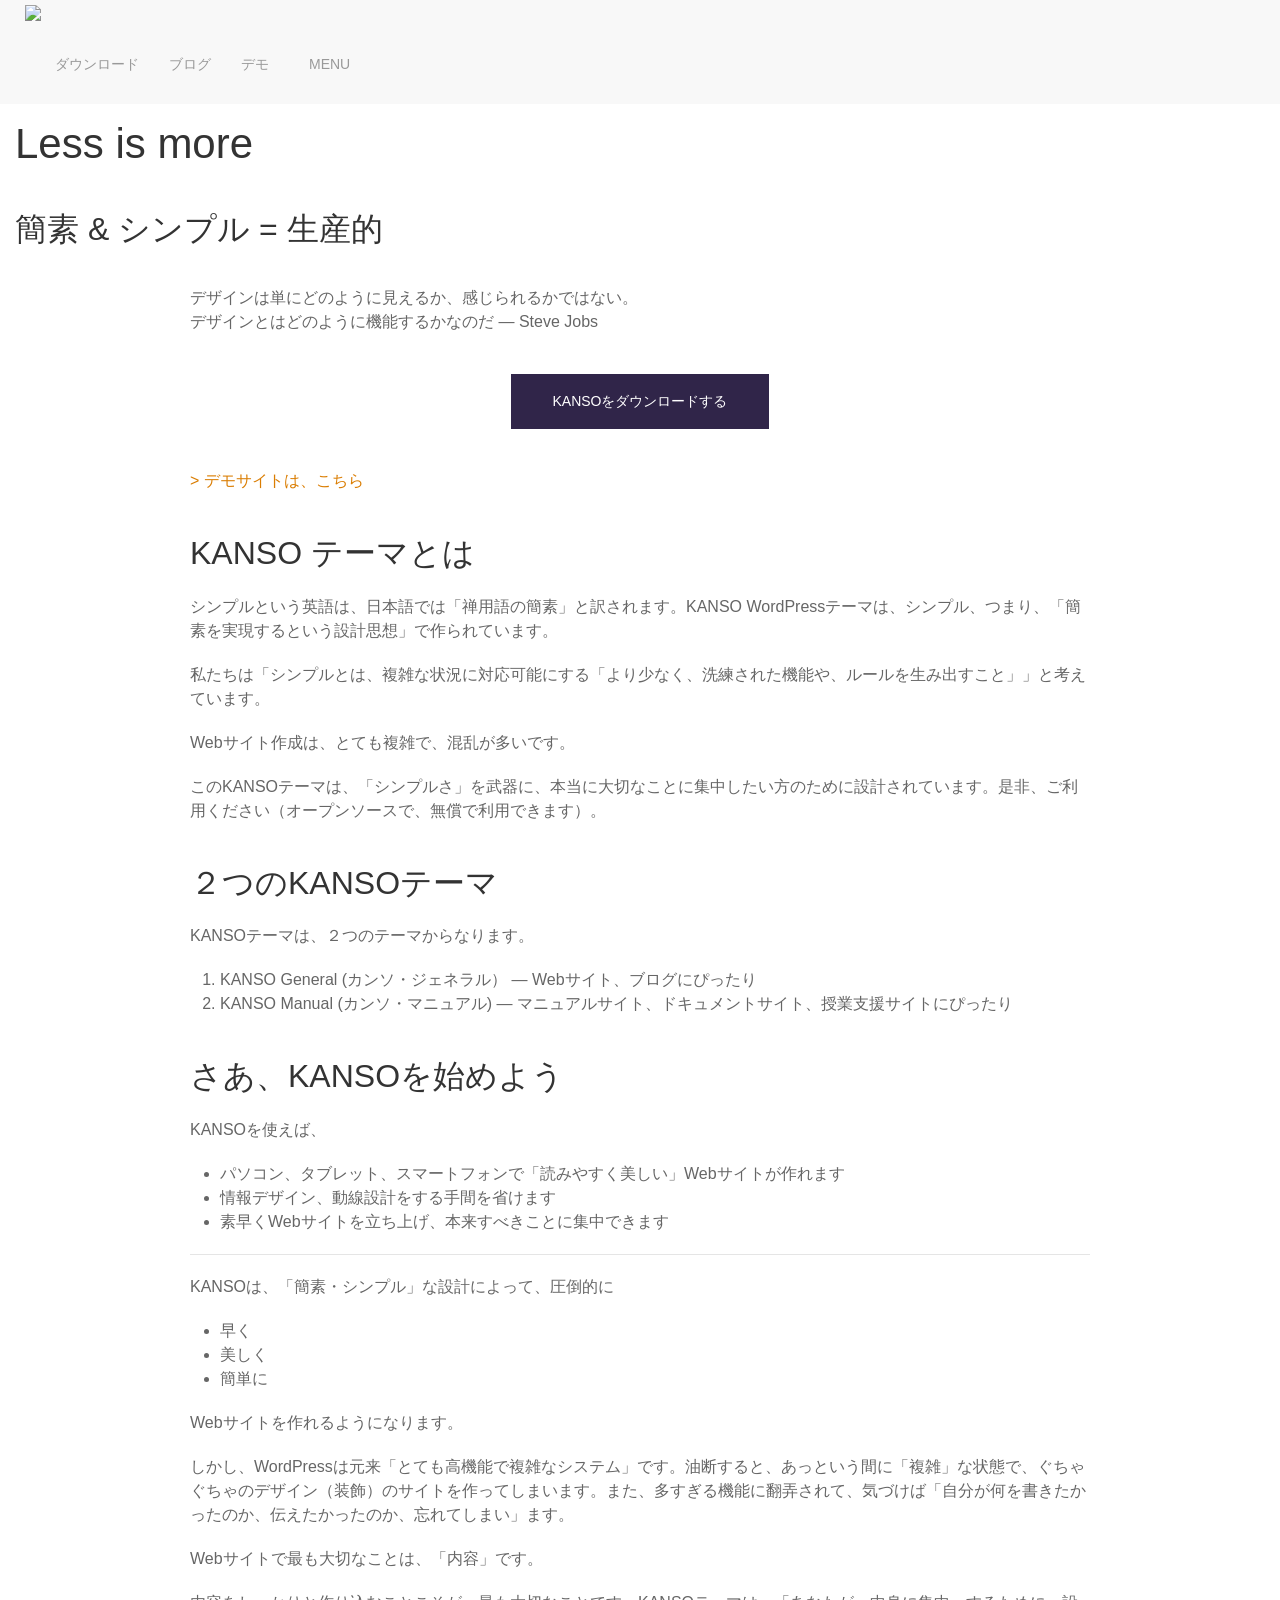
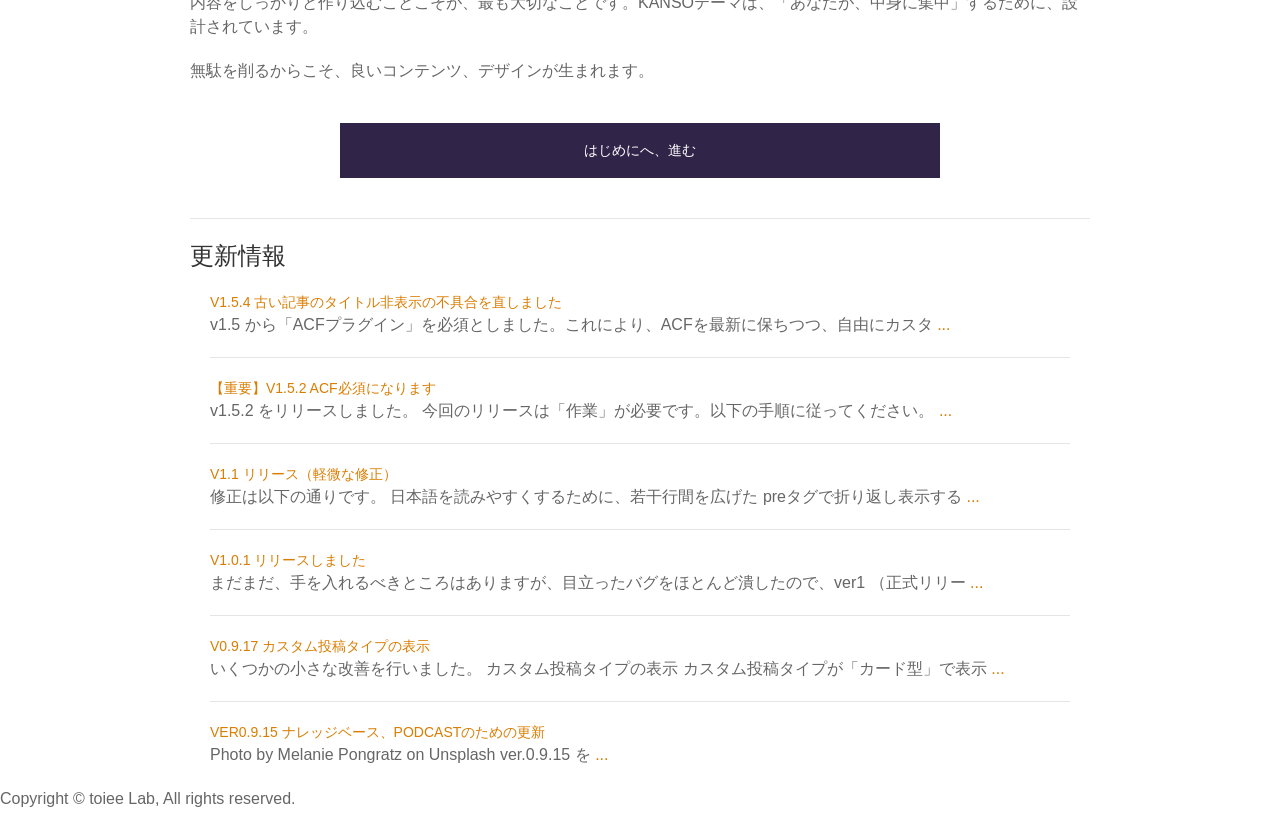
==== commit 79dfda05: "改行入れました" ====
--- a/frontpage.html
+++ b/frontpage.html
@@ -3,7 +3,7 @@
 <head>
     <meta charset="UTF-8">
     <meta name="viewport" content="width=device-width, initial-scale=1">
-    <title>KANSO &#8211; Less is more, for WordPress</title>
+    <title>KANSO PRO &#8211; Less is more, for WordPress</title>
     <!-- UIkit CSS -->
     <link rel="stylesheet" href="site.css" />
 
@@ -56,7 +56,7 @@
 
     <div class="uk-container uk-container-small uk-background-default main-content">
         <div uk-alert class="uk-alert-none">
-            <p>デザインは単にどのように見えるか、感じられるかではない。デザインとはどのように機能するかなのだ &#8212; Steve Jobs</p>
+            <p>デザインは単にどのように見えるか、感じられるかではない。<br>デザインとはどのように機能するかなのだ &#8212; Steve Jobs</p>
         </div>
         <div style="text-align: center" class="uk-margin-medium-top uk-margin-medium-bottom"><a
                 href="https://toiee.jp/kansowp/what-is-kanso/download/"
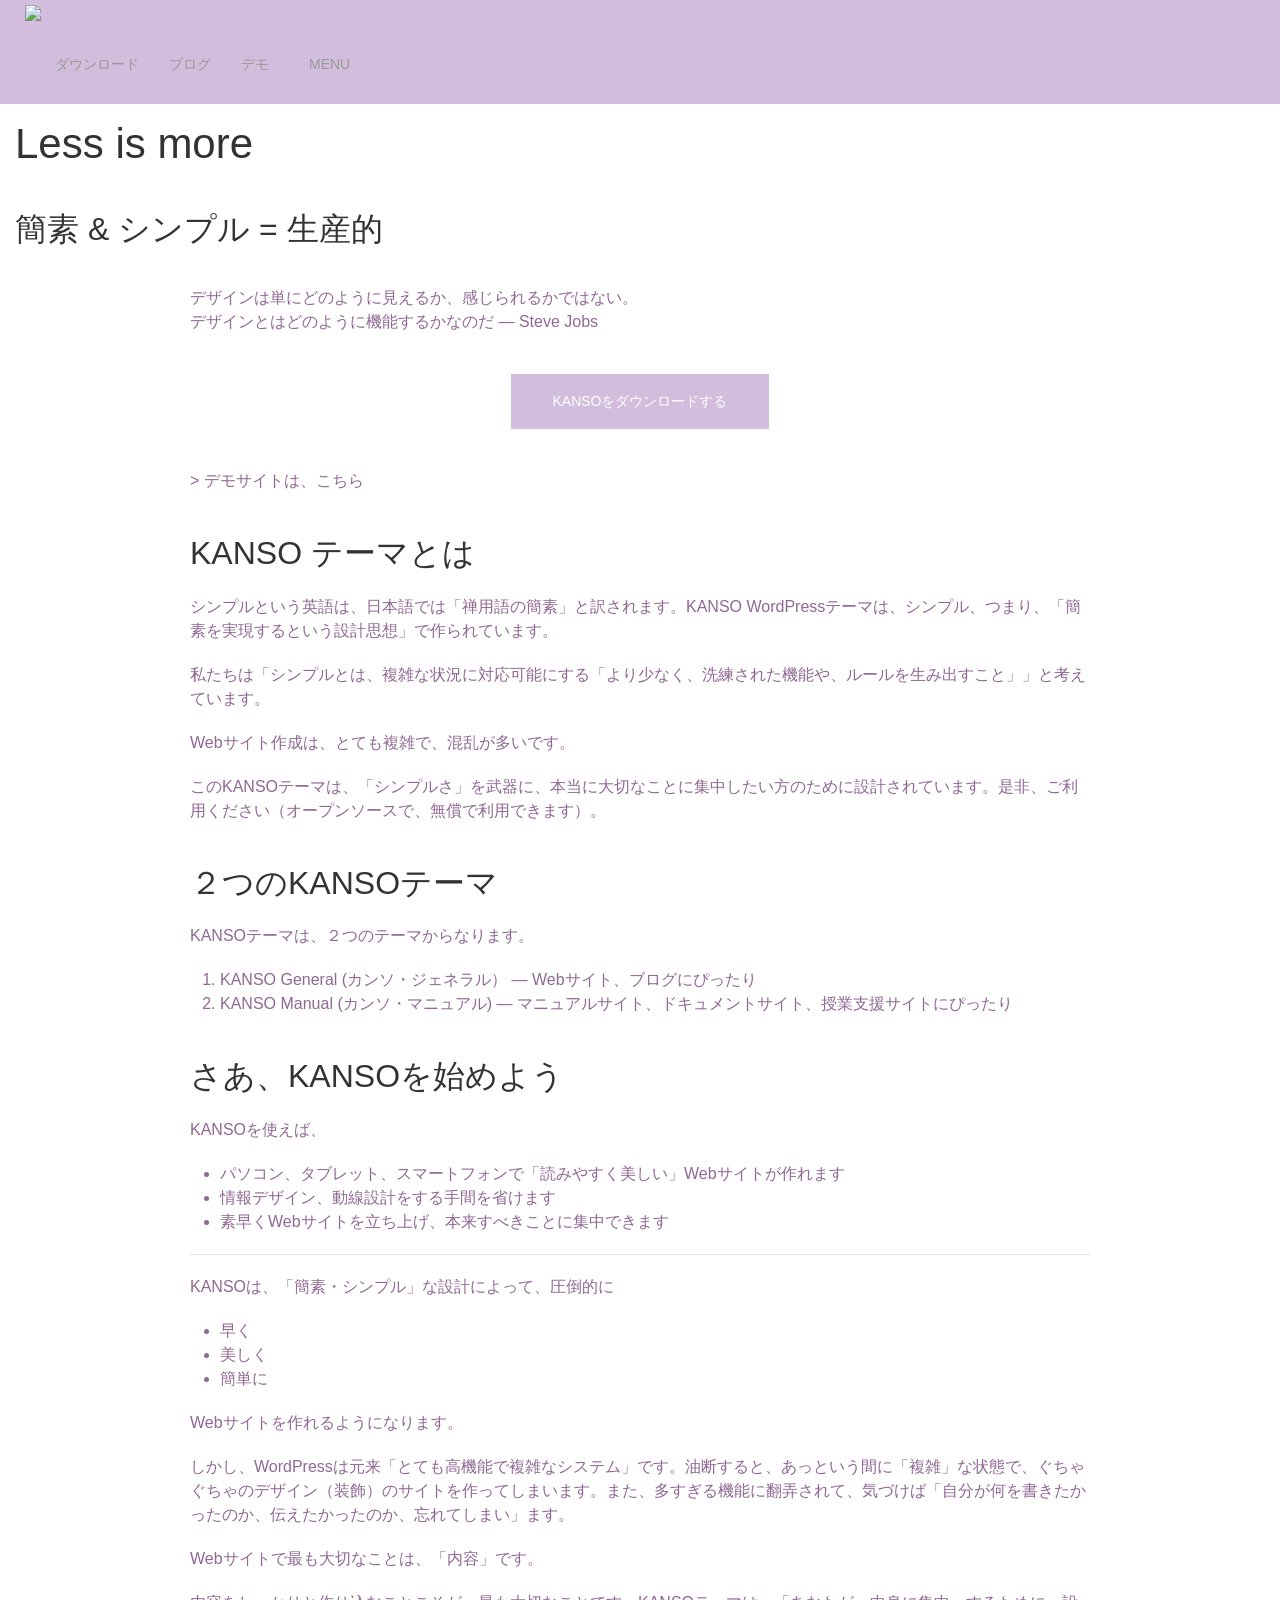
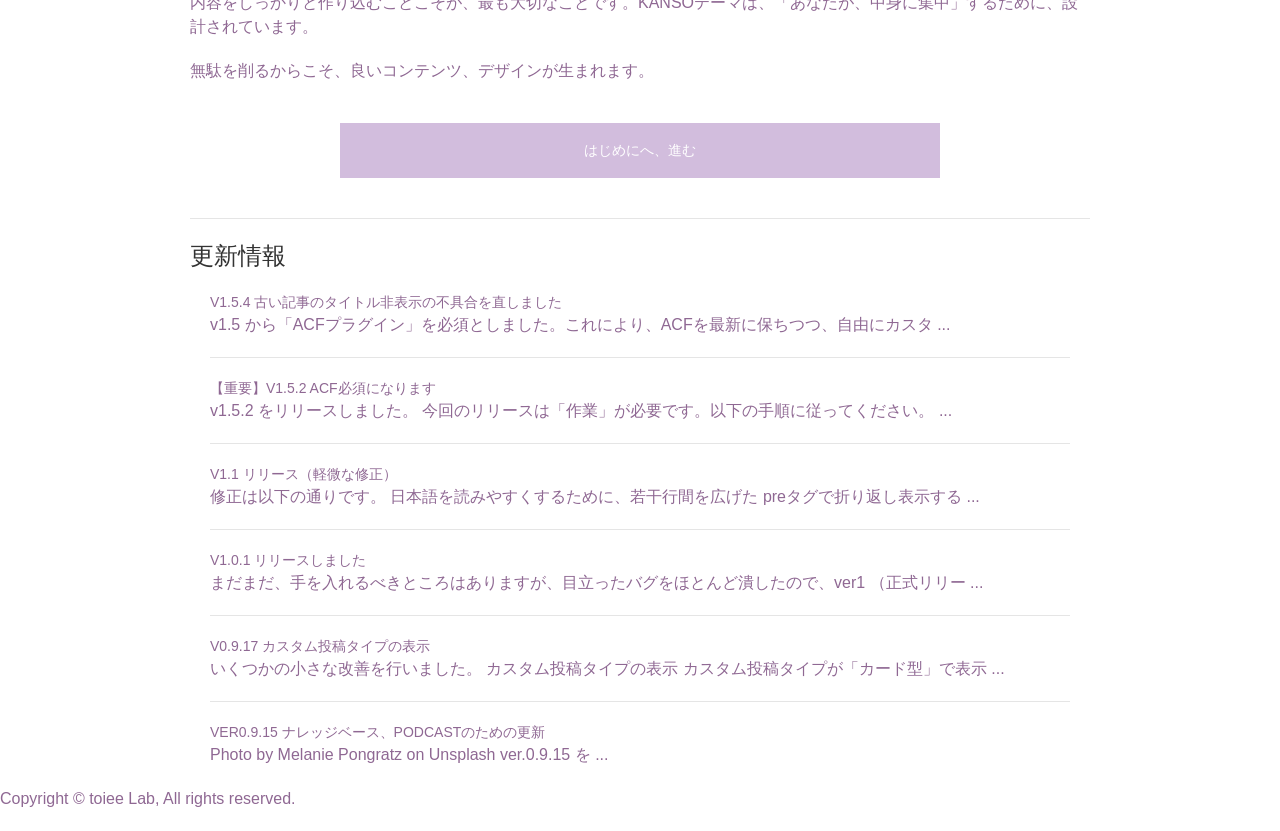
==== commit 05ef855a: "H2装飾不足分 html忘れてました" ====
--- a/frontpage.html
+++ b/frontpage.html
@@ -62,7 +62,7 @@
                 href="https://toiee.jp/kansowp/what-is-kanso/download/"
                 class="uk-button uk-button-secondary uk-button-large" title="">KANSOをダウンロードする</a></div>
         <p><a href="https://toiee.jp/kansowp/demo1/" target="_blank" rel="noreferrer noopener">> デモサイトは、こちら</a></p>
-        <h2>KANSO テーマとは</h2>
+        <h2 class="kanso-h2">KANSO テーマとは</h2>
         <p>シンプルという英語は、日本語では「禅用語の簡素」と訳されます。KANSO WordPressテーマは、シンプル、つまり、「簡素を実現するという設計思想」で作られています。</p>
         <p>私たちは「シンプルとは、複雑な状況に対応可能にする「より少なく、洗練された機能や、ルールを生み出すこと」」と考えています。</p>
         <p>Webサイト作成は、とても複雑で、混乱が多いです。</p>
--- a/site.css
+++ b/site.css
@@ -1,5 +1,6 @@
+@charset "UTF-8";
 /* ========================================================================
- Component: Base
+   Component: Base
  ========================================================================== */
 /*
  * 1. Set `font-size` to support `rem` units
@@ -17,33 +18,43 @@
   -webkit-text-size-adjust: 100%;
   /* 3 */
   background: #fff;
-  color: #666; }
+  color: #8F6893;
+}
 
 /*
  * Remove the margin in all browsers.
  */
 body {
-  margin: 0; }
+  margin: 0;
+}
 
 /* Links
  ========================================================================== */
 /*
  * Remove the outline on focused links when they are also active or hovered
  */
-a:active, a:hover {
-  outline: none; }
+a:active,
+a:hover {
+  outline: none;
+}
 
 /*
  * Style
  */
-a, .uk-link {
-  color: #DA7D02;
+a,
+.uk-link {
+  color: #8F6893;
   text-decoration: none;
-  cursor: pointer; }
-
-a:hover, .uk-link:hover, .uk-link-toggle:hover .uk-link, .uk-link-toggle:focus .uk-link {
-  color: #db6a00;
-  text-decoration: underline; }
+  cursor: pointer;
+}
+
+a:hover,
+.uk-link:hover,
+.uk-link-toggle:hover .uk-link,
+.uk-link-toggle:focus .uk-link {
+  color: #d2bddd;
+  text-decoration: underline;
+}
 
 /* Text-level semantics
  ========================================================================== */
@@ -55,20 +66,25 @@
   /* 1 */
   text-decoration: underline dotted;
   /* 2 */
-  -webkit-text-decoration-style: dotted; }
+  -webkit-text-decoration-style: dotted;
+}
 
 /*
  * Add the correct font weight in Chrome, Edge, and Safari.
  */
-b, strong {
-  font-weight: bolder; }
+b,
+strong {
+  font-weight: bolder;
+}
 
 /*
  * 1. Consolas has a better baseline in running text compared to `Courier`
  * 2. Correct the odd `em` font sizing in all browsers.
  * 3. Style
  */
-:not(pre) > code, :not(pre) > kbd, :not(pre) > samp {
+:not(pre) > code,
+:not(pre) > kbd,
+:not(pre) > samp {
   /* 1 */
   font-family: Consolas, monaco, monospace;
   /* 2 */
@@ -77,63 +93,79 @@
   color: #f0506e;
   white-space: nowrap;
   padding: 2px 6px;
-  background: #f8f8f8; }
+  background: #d2bddd;
+}
 
 /*
  * Emphasize
  */
 em {
-  color: #f0506e; }
+  color: #f0506e;
+}
 
 /*
  * Insert
  */
 ins {
   background: #ffd;
-  color: #666;
-  text-decoration: none; }
+  color: #8F6893;
+  text-decoration: none;
+}
 
 /*
  * Mark
  */
 mark {
   background: #ffd;
-  color: #666; }
+  color: #8F6893;
+}
 
 /*
  * Quote
  */
 q {
-  font-style: italic; }
+  font-style: italic;
+}
 
 /*
  * Add the correct font size in all browsers.
  */
 small {
-  font-size: 80%; }
+  font-size: 80%;
+}
 
 /*
  * Prevents `sub` and `sup` affecting `line-height` in all browsers.
  */
-sub, sup {
+sub,
+sup {
   font-size: 75%;
   line-height: 0;
   position: relative;
-  vertical-align: baseline; }
+  vertical-align: baseline;
+}
 
 sup {
-  top: -0.5em; }
+  top: -0.5em;
+}
 
 sub {
-  bottom: -0.25em; }
+  bottom: -0.25em;
+}
 
 /* Embedded content
  ========================================================================== */
 /*
  * Remove the gap between embedded content and the bottom of their containers.
  */
-audio, canvas, iframe, img, svg, video {
-  vertical-align: middle; }
+audio,
+canvas,
+iframe,
+img,
+svg,
+video {
+  vertical-align: middle;
+}
 
 /*
  * 1. Add responsiveness.
@@ -141,25 +173,32 @@
  * 3. Corrects responsive `max-width` behavior if padding and border are used.
  * 4. Exclude SVGs for IE11 because they don't preserve their aspect ratio.
  */
-canvas, img, video {
+canvas,
+img,
+video {
   /* 1 */
   max-width: 100%;
   /* 2 */
   height: auto;
   /* 3 */
-  box-sizing: border-box; }
+  box-sizing: border-box;
+}
 
 /* 4 */
 @supports (display: block) {
   svg {
     max-width: 100%;
     height: auto;
-    box-sizing: border-box; } }
+    box-sizing: border-box;
+  }
+}
+
 /*
  * Hide the overflow in IE.
  */
 svg:not(:root) {
-  overflow: hidden; }
+  overflow: hidden;
+}
 
 /*
  * 1. Fix lazy loading images if parent element is set to `display: inline` and has `overflow: hidden`.
@@ -170,92 +209,154 @@
   /* 1 */
   min-width: 1px;
   /* 2 */
-  visibility: hidden; }
+  visibility: hidden;
+}
 
 /*
  * Iframe
  * Remove border in all browsers
  */
 iframe {
-  border: 0; }
+  border: 0;
+}
 
 /* Block elements
  ========================================================================== */
 /*
  * Margins
  */
-p, ul, ol, dl, pre, address, fieldset, figure {
-  margin: 0 0 20px 0; }
+p,
+ul,
+ol,
+dl,
+pre,
+address,
+fieldset,
+figure {
+  margin: 0 0 20px 0;
+}
 
 /* Add margin if adjacent element */
-* + p, * + ul, * + ol, * + dl, * + pre, * + address, * + fieldset, * + figure {
-  margin-top: 20px; }
+* + p,
+* + ul,
+* + ol,
+* + dl,
+* + pre,
+* + address,
+* + fieldset,
+* + figure {
+  margin-top: 20px;
+}
 
 /* Headings
  ========================================================================== */
-h1, .uk-h1, h2, .uk-h2, h3, .uk-h3, h4, .uk-h4, h5, .uk-h5, h6, .uk-h6, .uk-heading-small, .uk-heading-medium, .uk-heading-large, .uk-heading-xlarge, .uk-heading-2xlarge {
+h1, .uk-h1,
+h2, .uk-h2,
+h3, .uk-h3,
+h4, .uk-h4,
+h5, .uk-h5,
+h6, .uk-h6,
+.uk-heading-small,
+.uk-heading-medium,
+.uk-heading-large,
+.uk-heading-xlarge,
+.uk-heading-2xlarge {
   margin: 0 0 20px 0;
   font-family: -apple-system, BlinkMacSystemFont, "Segoe UI", Roboto, "Helvetica Neue", Arial, "Noto Sans", sans-serif, "Apple Color Emoji", "Segoe UI Emoji", "Segoe UI Symbol", "Noto Color Emoji";
   font-weight: normal;
   color: #333;
-  text-transform: none; }
+  text-transform: none;
+}
 
 /* Add margin if adjacent element */
-* + h1, * + .uk-h1, * + h2, * + .uk-h2, * + h3, * + .uk-h3, * + h4, * + .uk-h4, * + h5, * + .uk-h5, * + h6, * + .uk-h6, * + .uk-heading-small, * + .uk-heading-medium, * + .uk-heading-large, * + .uk-heading-xlarge, * + .uk-heading-2xlarge {
-  margin-top: 40px; }
+* + h1, * + .uk-h1,
+* + h2, * + .uk-h2,
+* + h3, * + .uk-h3,
+* + h4, * + .uk-h4,
+* + h5, * + .uk-h5,
+* + h6, * + .uk-h6,
+* + .uk-heading-small,
+* + .uk-heading-medium,
+* + .uk-heading-large,
+* + .uk-heading-xlarge,
+* + .uk-heading-2xlarge {
+  margin-top: 40px;
+}
 
 /*
  * Sizes
  */
 h1, .uk-h1 {
   font-size: 2.23125rem;
-  line-height: 1.2; }
+  line-height: 1.2;
+}
 
 h2, .uk-h2 {
   font-size: 1.7rem;
-  line-height: 1.3; }
+  line-height: 1.3;
+}
+
+h2 .kanso-h2, .uk-h2 .kanso-h2 {
+  border-left: 5px solid #8F6893;
+  padding-left: 8px;
+}
 
 h3, .uk-h3 {
   font-size: 1.5rem;
-  line-height: 1.4; }
+  line-height: 1.4;
+}
 
 h4, .uk-h4 {
   font-size: 1.25rem;
-  line-height: 1.4; }
+  line-height: 1.4;
+}
 
 h5, .uk-h5 {
   font-size: 16px;
-  line-height: 1.4; }
+  line-height: 1.4;
+}
 
 h6, .uk-h6 {
   font-size: 0.875rem;
-  line-height: 1.4; }
+  line-height: 1.4;
+}
 
 /* Tablet landscape and bigger */
 @media (min-width: 960px) {
   h1, .uk-h1 {
-    font-size: 2.625rem; }
+    font-size: 2.625rem;
+  }
   h2, .uk-h2 {
-    font-size: 2rem; } }
+    font-size: 2rem;
+  }
+}
 
 /* Lists
  ========================================================================== */
-ul, ol {
-  padding-left: 30px; }
+ul,
+ol {
+  padding-left: 30px;
+}
 
 /*
  * Reset margin for nested lists
  */
-ul > li > ul, ul > li > ol, ol > li > ol, ol > li > ul {
-  margin: 0; }
+ul > li > ul,
+ul > li > ol,
+ol > li > ol,
+ol > li > ul {
+  margin: 0;
+}
 
 /* Description lists
  ========================================================================== */
 dt {
-  font-weight: bold; }
+  font-weight: bold;
+}
 
 dd {
-  margin-left: 0; }
+  margin-left: 0;
+}
 
 /* Horizontal rules
  ========================================================================== */
@@ -272,16 +373,20 @@
   /* 3 */
   margin: 0 0 20px 0;
   border: 0;
-  border-top: 1px solid #e5e5e5; }
+  border-top: 1px solid #e5e5e5;
+}
 
 /* Add margin if adjacent element */
-* + hr, * + .uk-hr {
-  margin-top: 20px; }
+* + hr,
+* + .uk-hr {
+  margin-top: 20px;
+}
 
 /* Address
  ========================================================================== */
 address {
-  font-style: normal; }
+  font-style: normal;
+}
 
 /* Blockquotes
  ========================================================================== */
@@ -290,25 +395,31 @@
   font-size: 1.25rem;
   line-height: 1.5;
   font-style: italic;
-  color: #333; }
+  color: #333;
+}
 
 /* Add margin if adjacent element */
 * + blockquote {
-  margin-top: 20px; }
+  margin-top: 20px;
+}
 
 /*
  * Content
  */
 blockquote p:last-of-type {
-  margin-bottom: 0; }
+  margin-bottom: 0;
+}
 
 blockquote footer {
   margin-top: 10px;
   font-size: 0.875rem;
   line-height: 1.5;
-  color: #666; }
-  blockquote footer::before {
-    content: "— "; }
+  color: #8F6893;
+}
+
+blockquote footer::before {
+  content: "— ";
+}
 
 /* Preformatted text
  ========================================================================== */
@@ -317,7 +428,7 @@
  */
 pre {
   font: 0.875rem / 1.5 Consolas, monaco, monospace;
-  color: #666;
+  color: #8F6893;
   -moz-tab-size: 4;
   tab-size: 4;
   /* 1 */
@@ -325,17 +436,20 @@
   padding: 10px;
   border: 1px solid #e5e5e5;
   border-radius: 3px;
-  background: #fff; }
+  background: #fff;
+}
 
 pre code {
-  font-family: Consolas, monaco, monospace; }
+  font-family: Consolas, monaco, monospace;
+}
 
 /* Selection pseudo-element
  ========================================================================== */
 ::selection {
   background: #39f;
   color: #fff;
-  text-shadow: none; }
+  text-shadow: none;
+}
 
 /* HTML5 elements
  ========================================================================== */
@@ -343,22 +457,25 @@
  * 1. Add the correct display in Edge, IE 10+, and Firefox.
  * 2. Add the correct display in IE.
  */
-details, main {
-  /* 1 */
+details,
+main {
   /* 2 */
-  display: block; }
+  display: block;
+}
 
 /*
  * Add the correct display in all browsers.
  */
 summary {
-  display: list-item; }
+  display: list-item;
+}
 
 /*
  * Add the correct display in IE.
  */
 template {
-  display: none; }
+  display: none;
+}
 
 /* Pass media breakpoints to JS
  ========================================================================== */
@@ -366,123 +483,166 @@
  * Breakpoints
  */
 .uk-breakpoint-s::before {
-  content: "640px"; }
+  content: "640px";
+}
 
 .uk-breakpoint-m::before {
-  content: "960px"; }
+  content: "960px";
+}
 
 .uk-breakpoint-l::before {
-  content: "1200px"; }
+  content: "1200px";
+}
 
 .uk-breakpoint-xl::before {
-  content: "1600px"; }
+  content: "1600px";
+}
 
 :root {
   --uk-breakpoint-s: 640px;
   --uk-breakpoint-m: 960px;
   --uk-breakpoint-l: 1200px;
-  --uk-breakpoint-xl: 1600px; }
+  --uk-breakpoint-xl: 1600px;
+}
 
 /* ========================================================================
- Component: Link
+   Component: Link
  ========================================================================== */
 /* Muted
  ========================================================================== */
-a.uk-link-muted, .uk-link-muted a {
-  color: #999; }
-
-a.uk-link-muted:hover, .uk-link-muted a:hover, .uk-link-toggle:hover .uk-link-muted, .uk-link-toggle:focus .uk-link-muted {
-  color: #666; }
+a.uk-link-muted,
+.uk-link-muted a {
+  color: #999;
+}
+
+a.uk-link-muted:hover,
+.uk-link-muted a:hover,
+.uk-link-toggle:hover .uk-link-muted,
+.uk-link-toggle:focus .uk-link-muted {
+  color: #8F6893;
+}
 
 /* Text
  ========================================================================== */
-a.uk-link-text, .uk-link-text a {
-  color: inherit; }
-
-a.uk-link-text:hover, .uk-link-text a:hover, .uk-link-toggle:hover .uk-link-text, .uk-link-toggle:focus .uk-link-text {
-  color: #999; }
+a.uk-link-text,
+.uk-link-text a {
+  color: inherit;
+}
+
+a.uk-link-text:hover,
+.uk-link-text a:hover,
+.uk-link-toggle:hover .uk-link-text,
+.uk-link-toggle:focus .uk-link-text {
+  color: #999;
+}
 
 /* Heading
  ========================================================================== */
-a.uk-link-heading, .uk-link-heading a {
-  color: inherit; }
-
-a.uk-link-heading:hover, .uk-link-heading a:hover, .uk-link-toggle:hover .uk-link-heading, .uk-link-toggle:focus .uk-link-heading {
-  color: #da7d02;
-  text-decoration: none; }
+a.uk-link-heading,
+.uk-link-heading a {
+  color: inherit;
+}
+
+a.uk-link-heading:hover,
+.uk-link-heading a:hover,
+.uk-link-toggle:hover .uk-link-heading,
+.uk-link-toggle:focus .uk-link-heading {
+  color: #8F6893;
+  text-decoration: none;
+}
 
 /* Reset
  ========================================================================== */
 /*
  * `!important` needed to override inverse component
  */
-a.uk-link-reset, .uk-link-reset a {
+a.uk-link-reset,
+.uk-link-reset a {
   color: inherit !important;
-  text-decoration: none !important; }
+  text-decoration: none !important;
+}
 
 /* Toggle
  ========================================================================== */
 .uk-link-toggle {
   color: inherit !important;
-  text-decoration: none !important; }
+  text-decoration: none !important;
+}
 
 .uk-link-toggle:focus {
-  outline: none; }
+  outline: none;
+}
 
 /* ========================================================================
- Component: Heading
+   Component: Heading
  ========================================================================== */
 .uk-heading-small {
   font-size: 2.6rem;
-  line-height: 1.2; }
+  line-height: 1.2;
+}
 
 .uk-heading-medium {
   font-size: 2.8875rem;
-  line-height: 1.1; }
+  line-height: 1.1;
+}
 
 .uk-heading-large {
   font-size: 3.4rem;
-  line-height: 1.1; }
+  line-height: 1.1;
+}
 
 .uk-heading-xlarge {
   font-size: 4rem;
-  line-height: 1; }
+  line-height: 1;
+}
 
 .uk-heading-2xlarge {
   font-size: 6rem;
-  line-height: 1; }
+  line-height: 1;
+}
 
 /* Tablet Landscape and bigger */
 @media (min-width: 960px) {
   .uk-heading-small {
-    font-size: 3.25rem; }
+    font-size: 3.25rem;
+  }
   .uk-heading-medium {
-    font-size: 3.5rem; }
+    font-size: 3.5rem;
+  }
   .uk-heading-large {
-    font-size: 4rem; }
+    font-size: 4rem;
+  }
   .uk-heading-xlarge {
-    font-size: 6rem; }
+    font-size: 6rem;
+  }
   .uk-heading-2xlarge {
-    font-size: 8rem; } }
+    font-size: 8rem;
+  }
+}
 
 /* Laptop and bigger */
 @media (min-width: 1200px) {
   .uk-heading-medium {
-    font-size: 4rem; }
+    font-size: 4rem;
+  }
   .uk-heading-large {
-    font-size: 6rem; }
+    font-size: 6rem;
+  }
   .uk-heading-xlarge {
-    font-size: 8rem; }
+    font-size: 8rem;
+  }
   .uk-heading-2xlarge {
-    font-size: 11rem; } }
+    font-size: 11rem;
+  }
+}
 
 /* Primary
- Deprecated: Use `uk-heading-medium` instead
+   Deprecated: Use `uk-heading-medium` instead
  ========================================================================== */
 /* Tablet landscape and bigger */
 /* Desktop and bigger */
 /* Hero
- Deprecated: Use `uk-heading-xlarge` instead
+   Deprecated: Use `uk-heading-xlarge` instead
  ========================================================================== */
 /* Tablet landscape and bigger */
 /* Desktop and bigger */
@@ -490,12 +650,14 @@
  ========================================================================== */
 .uk-heading-divider {
   padding-bottom: calc(5px + 0.1em);
-  border-bottom: calc(0.2px + 0.05em) solid #e5e5e5; }
+  border-bottom: calc(0.2px + 0.05em) solid #e5e5e5;
+}
 
 /* Bullet
  ========================================================================== */
 .uk-heading-bullet {
-  position: relative; }
+  position: relative;
+}
 
 /*
  * 1. Using `inline-block` to make it work with text alignment
@@ -513,7 +675,8 @@
   /* 3 */
   height: calc(4px + 0.7em);
   margin-right: calc(5px + 0.2em);
-  border-left: calc(5px + 0.1em) solid #e5e5e5; }
+  border-left: calc(5px + 0.1em) solid #e5e5e5;
+}
 
 /* Line
  ========================================================================== */
@@ -521,21 +684,24 @@
  * Clip the child element
  */
 .uk-heading-line {
-  overflow: hidden; }
+  overflow: hidden;
+}
 
 /*
  * Extra markup is needed to make it work with text align
  */
 .uk-heading-line > * {
   display: inline-block;
-  position: relative; }
+  position: relative;
+}
 
 /*
  * 1. Center vertically
  * 2. Make the element as large as possible. It's clipped by the container.
  * 3. Style
  */
-.uk-heading-line > ::before, .uk-heading-line > ::after {
+.uk-heading-line > ::before,
+.uk-heading-line > ::after {
   content: "";
   /* 1 */
   position: absolute;
@@ -543,18 +709,21 @@
   /* 2 */
   width: 2000px;
   /* 3 */
-  border-bottom: calc(0.2px + 0.05em) solid #e5e5e5; }
+  border-bottom: calc(0.2px + 0.05em) solid #e5e5e5;
+}
 
 .uk-heading-line > ::before {
   right: 100%;
-  margin-right: calc(5px + 0.3em); }
+  margin-right: calc(5px + 0.3em);
+}
 
 .uk-heading-line > ::after {
   left: 100%;
-  margin-left: calc(5px + 0.3em); }
+  margin-left: calc(5px + 0.3em);
+}
 
 /* ========================================================================
- Component: Divider
+   Component: Divider
  ========================================================================== */
 /*
  * 1. Reset default `hr`
@@ -564,11 +733,13 @@
   /* 1 */
   border: none;
   /* 2 */
-  margin-bottom: 20px; }
+  margin-bottom: 20px;
+}
 
 /* Add margin if adjacent element */
 * + [class*='uk-divider'] {
-  margin-top: 20px; }
+  margin-top: 20px;
+}
 
 /* Icon
  ========================================================================== */
@@ -577,22 +748,27 @@
   height: 20px;
   background-image: url("data:image/svg+xml;charset=UTF-8,%3Csvg%20width%3D%2220%22%20height%3D%2220%22%20viewBox%3D%220%200%2020%2020%22%20xmlns%3D%22http%3A%2F%2Fwww.w3.org%2F2000%2Fsvg%22%3E%0A%20%20%20%20%3Ccircle%20fill%3D%22none%22%20stroke%3D%22%23e5e5e5%22%20stroke-width%3D%222%22%20cx%3D%2210%22%20cy%3D%2210%22%20r%3D%227%22%20%2F%3E%0A%3C%2Fsvg%3E%0A");
   background-repeat: no-repeat;
-  background-position: 50% 50%; }
-
-.uk-divider-icon::before, .uk-divider-icon::after {
+  background-position: 50% 50%;
+}
+
+.uk-divider-icon::before,
+.uk-divider-icon::after {
   content: "";
   position: absolute;
   top: 50%;
   max-width: calc(50% - (50px / 2));
-  border-bottom: 1px solid #e5e5e5; }
+  border-bottom: 1px solid #e5e5e5;
+}
 
 .uk-divider-icon::before {
   right: calc(50% + (50px / 2));
-  width: 100%; }
+  width: 100%;
+}
 
 .uk-divider-icon::after {
   left: calc(50% + (50px / 2));
-  width: 100%; }
+  width: 100%;
+}
 
 /* Small
  ========================================================================== */
@@ -602,7 +778,8 @@
  */
 /* 1 */
 .uk-divider-small {
-  line-height: 0; }
+  line-height: 0;
+}
 
 /* 2 */
 .uk-divider-small::after {
@@ -611,7 +788,8 @@
   width: 100px;
   max-width: 100%;
   border-top: 1px solid #e5e5e5;
-  vertical-align: top; }
+  vertical-align: top;
+}
 
 /* Vertical
  ========================================================================== */
@@ -620,30 +798,36 @@
   height: 100px;
   margin-left: auto;
   margin-right: auto;
-  border-left: 1px solid #e5e5e5; }
+  border-left: 1px solid #e5e5e5;
+}
 
 /* ========================================================================
- Component: List
+   Component: List
  ========================================================================== */
 .uk-list {
   padding: 0;
-  list-style: none; }
+  list-style: none;
+}
 
 /*
  * Micro clearfix
  */
-.uk-list > li::before, .uk-list > li::after {
+.uk-list > li::before,
+.uk-list > li::after {
   content: "";
-  display: table; }
+  display: table;
+}
 
 .uk-list > li::after {
-  clear: both; }
+  clear: both;
+}
 
 /*
  * Remove margin from the last-child
  */
 .uk-list > li > :last-child {
-  margin-bottom: 0; }
+  margin-bottom: 0;
+}
 
 /*
  * Nested lists
@@ -651,13 +835,16 @@
 .uk-list ul {
   margin: 0;
   padding-left: 30px;
-  list-style: none; }
+  list-style: none;
+}
 
 /*
  * Style
  */
-.uk-list > li:nth-child(n+2), .uk-list > li > ul {
-  margin-top: 10px; }
+.uk-list > li:nth-child(n+2),
+.uk-list > li > ul {
+  margin-top: 10px;
+}
 
 /* Style modifiers
  ========================================================================== */
@@ -667,22 +854,28 @@
 .uk-list-divider > li:nth-child(n+2) {
   margin-top: 10px;
   padding-top: 10px;
-  border-top: 1px solid #e5e5e5; }
+  border-top: 1px solid #e5e5e5;
+}
 
 /*
  * Striped
  */
 .uk-list-striped > li {
-  padding: 10px 10px; }
-  .uk-list-striped > li:nth-of-type(odd) {
-    border-top: 1px solid #e5e5e5;
-    border-bottom: 1px solid #e5e5e5; }
+  padding: 10px 10px;
+}
 
 .uk-list-striped > li:nth-of-type(odd) {
-  background: #f8f8f8; }
+  border-top: 1px solid #e5e5e5;
+  border-bottom: 1px solid #e5e5e5;
+}
+
+.uk-list-striped > li:nth-of-type(odd) {
+  background: #d2bddd;
+}
 
 .uk-list-striped > li:nth-child(n+2) {
-  margin-top: 0; }
+  margin-top: 0;
+}
 
 /*
  * Bullet
@@ -690,7 +883,8 @@
  */
 .uk-list-bullet > li {
   position: relative;
-  padding-left: calc(1.5em + 10px); }
+  padding-left: calc(1.5em + 10px);
+}
 
 .uk-list-bullet > li::before {
   content: "";
@@ -699,38 +893,46 @@
   left: 0;
   width: 1.5em;
   height: 1.5em;
-  background-image: url("data:image/svg+xml;charset=UTF-8,%3Csvg%20width%3D%226%22%20height%3D%226%22%20viewBox%3D%220%200%206%206%22%20xmlns%3D%22http%3A%2F%2Fwww.w3.org%2F2000%2Fsvg%22%3E%0A%20%20%20%20%3Ccircle%20fill%3D%22%23666%22%20cx%3D%223%22%20cy%3D%223%22%20r%3D%223%22%20%2F%3E%0A%3C%2Fsvg%3E");
+  background-image: url("data:image/svg+xml;charset=UTF-8,%3Csvg%20width%3D%226%22%20height%3D%226%22%20viewBox%3D%220%200%206%206%22%20xmlns%3D%22http%3A%2F%2Fwww.w3.org%2F2000%2Fsvg%22%3E%0A%20%20%20%20%3Ccircle%20fill%3D%22%238F6893%22%20cx%3D%223%22%20cy%3D%223%22%20r%3D%223%22%20%2F%3E%0A%3C%2Fsvg%3E");
   background-repeat: no-repeat;
   background-position: 50% 50%;
   /* 1 */
-  display: block; }
+  display: block;
+}
 
 /* Size modifier
  ========================================================================== */
-.uk-list-large > li:nth-child(n+2), .uk-list-large > li > ul {
-  margin-top: 20px; }
+.uk-list-large > li:nth-child(n+2),
+.uk-list-large > li > ul {
+  margin-top: 20px;
+}
 
 /*
  * Divider
  */
 .uk-list-large.uk-list-divider > li:nth-child(n+2) {
   margin-top: 20px;
-  padding-top: 20px; }
+  padding-top: 20px;
+}
 
 /*
  * Striped
  */
 .uk-list-large.uk-list-striped > li {
-  padding: 20px 10px; }
-  .uk-list-large.uk-list-striped > li:nth-of-type(odd) {
-    border-top: 1px solid #e5e5e5;
-    border-bottom: 1px solid #e5e5e5; }
+  padding: 20px 10px;
+}
+
+.uk-list-large.uk-list-striped > li:nth-of-type(odd) {
+  border-top: 1px solid #e5e5e5;
+  border-bottom: 1px solid #e5e5e5;
+}
 
 .uk-list-large.uk-list-striped > li:nth-child(n+2) {
-  margin-top: 0; }
+  margin-top: 0;
+}
 
 /* ========================================================================
- Component: Description list
+   Component: Description list
  ========================================================================== */
 /*
  * Term
@@ -739,10 +941,12 @@
   color: #333;
   font-size: 0.875rem;
   font-weight: normal;
-  text-transform: uppercase; }
+  text-transform: uppercase;
+}
 
 .uk-description-list > dt:nth-child(n+2) {
-  margin-top: 20px; }
+  margin-top: 20px;
+}
 
 /*
  * Description
@@ -755,10 +959,11 @@
 .uk-description-list-divider > dt:nth-child(n+2) {
   margin-top: 20px;
   padding-top: 20px;
-  border-top: 1px solid #e5e5e5; }
+  border-top: 1px solid #e5e5e5;
+}
 
 /* ========================================================================
- Component: Table
+   Component: Table
  ========================================================================== */
 /*
  * 1. Remove most spacing between table cells.
@@ -772,11 +977,13 @@
   /* 2 */
   width: 100%;
   /* 3 */
-  margin-bottom: 20px; }
+  margin-bottom: 20px;
+}
 
 /* Add margin if adjacent element */
 * + .uk-table {
-  margin-top: 20px; }
+  margin-top: 20px;
+}
 
 /* Header cell
  ========================================================================== */
@@ -791,87 +998,113 @@
   font-size: 0.875rem;
   font-weight: normal;
   color: #999;
-  text-transform: uppercase; }
+  text-transform: uppercase;
+}
 
 /* Cell
  ========================================================================== */
 .uk-table td {
   padding: 16px 12px;
-  vertical-align: top; }
+  vertical-align: top;
+}
 
 /*
  * Remove margin from the last-child
  */
 .uk-table td > :last-child {
-  margin-bottom: 0; }
+  margin-bottom: 0;
+}
 
 /* Footer
  ========================================================================== */
 .uk-table tfoot {
-  font-size: 0.875rem; }
+  font-size: 0.875rem;
+}
 
 /* Caption
  ========================================================================== */
 .uk-table caption {
   font-size: 0.875rem;
   text-align: left;
-  color: #999; }
+  color: #999;
+}
 
 /* Alignment modifier
  ========================================================================== */
-.uk-table-middle, .uk-table-middle td {
-  vertical-align: middle !important; }
+.uk-table-middle,
+.uk-table-middle td {
+  vertical-align: middle !important;
+}
 
 /* Style modifiers
  ========================================================================== */
 /*
  * Divider
  */
-.uk-table-divider > tr:not(:first-child), .uk-table-divider > :not(:first-child) > tr, .uk-table-divider > :first-child > tr:not(:first-child) {
-  border-top: 1px solid #e5e5e5; }
+.uk-table-divider > tr:not(:first-child),
+.uk-table-divider > :not(:first-child) > tr,
+.uk-table-divider > :first-child > tr:not(:first-child) {
+  border-top: 1px solid #e5e5e5;
+}
 
 /*
  * Striped
  */
-.uk-table-striped > tr:nth-of-type(odd), .uk-table-striped tbody tr:nth-of-type(odd) {
-  background: #f8f8f8;
+.uk-table-striped > tr:nth-of-type(odd),
+.uk-table-striped tbody tr:nth-of-type(odd) {
+  background: #d2bddd;
   border-top: 1px solid #e5e5e5;
-  border-bottom: 1px solid #e5e5e5; }
+  border-bottom: 1px solid #e5e5e5;
+}
 
 /*
  * Hover
  */
-.uk-table-hover > tr:hover, .uk-table-hover tbody tr:hover {
-  background: #ffd; }
+.uk-table-hover > tr:hover,
+.uk-table-hover tbody tr:hover {
+  background: #ffd;
+}
 
 /* Active state
  ========================================================================== */
-.uk-table > tr.uk-active, .uk-table tbody tr.uk-active {
-  background: #ffd; }
+.uk-table > tr.uk-active,
+.uk-table tbody tr.uk-active {
+  background: #ffd;
+}
 
 /* Size modifier
  ========================================================================== */
-.uk-table-small th, .uk-table-small td {
-  padding: 10px 12px; }
-
-.uk-table-large th, .uk-table-large td {
-  padding: 22px 12px; }
+.uk-table-small th,
+.uk-table-small td {
+  padding: 10px 12px;
+}
+
+.uk-table-large th,
+.uk-table-large td {
+  padding: 22px 12px;
+}
 
 /* Justify modifier
  ========================================================================== */
-.uk-table-justify th:first-child, .uk-table-justify td:first-child {
-  padding-left: 0; }
-
-.uk-table-justify th:last-child, .uk-table-justify td:last-child {
-  padding-right: 0; }
+.uk-table-justify th:first-child,
+.uk-table-justify td:first-child {
+  padding-left: 0;
+}
+
+.uk-table-justify th:last-child,
+.uk-table-justify td:last-child {
+  padding-right: 0;
+}
 
 /* Cell size modifier
  ========================================================================== */
 .uk-table-shrink {
-  width: 1px; }
+  width: 1px;
+}
 
 .uk-table-expand {
-  min-width: 150px; }
+  min-width: 150px;
+}
 
 /* Cell link modifier
  ========================================================================== */
@@ -879,42 +1112,63 @@
  * Does not work with `uk-table-justify` at the moment
  */
 .uk-table-link {
-  padding: 0 !important; }
+  padding: 0 !important;
+}
 
 .uk-table-link > a {
   display: block;
-  padding: 16px 12px; }
+  padding: 16px 12px;
+}
 
 .uk-table-small .uk-table-link > a {
-  padding: 10px 12px; }
+  padding: 10px 12px;
+}
 
 /* Responsive table
  ========================================================================== */
 /* Phone landscape and smaller */
 @media (max-width: 959px) {
-  .uk-table-responsive, .uk-table-responsive tbody, .uk-table-responsive th, .uk-table-responsive td, .uk-table-responsive tr {
-    display: block; }
+  .uk-table-responsive,
+  .uk-table-responsive tbody,
+  .uk-table-responsive th,
+  .uk-table-responsive td,
+  .uk-table-responsive tr {
+    display: block;
+  }
   .uk-table-responsive thead {
-    display: none; }
-  .uk-table-responsive th, .uk-table-responsive td {
+    display: none;
+  }
+  .uk-table-responsive th,
+  .uk-table-responsive td {
     width: auto !important;
     max-width: none !important;
     min-width: 0 !important;
     overflow: visible !important;
-    white-space: normal !important; }
-  .uk-table-responsive th:not(:first-child):not(.uk-table-link), .uk-table-responsive td:not(:first-child):not(.uk-table-link), .uk-table-responsive .uk-table-link:not(:first-child) > a {
-    padding-top: 5px !important; }
-  .uk-table-responsive th:not(:last-child):not(.uk-table-link), .uk-table-responsive td:not(:last-child):not(.uk-table-link), .uk-table-responsive .uk-table-link:not(:last-child) > a {
-    padding-bottom: 5px !important; }
-  .uk-table-justify.uk-table-responsive th, .uk-table-justify.uk-table-responsive td {
+    white-space: normal !important;
+  }
+  .uk-table-responsive th:not(:first-child):not(.uk-table-link),
+  .uk-table-responsive td:not(:first-child):not(.uk-table-link),
+  .uk-table-responsive .uk-table-link:not(:first-child) > a {
+    padding-top: 5px !important;
+  }
+  .uk-table-responsive th:not(:last-child):not(.uk-table-link),
+  .uk-table-responsive td:not(:last-child):not(.uk-table-link),
+  .uk-table-responsive .uk-table-link:not(:last-child) > a {
+    padding-bottom: 5px !important;
+  }
+  .uk-table-justify.uk-table-responsive th,
+  .uk-table-justify.uk-table-responsive td {
     padding-left: 0;
-    padding-right: 0; } }
+    padding-right: 0;
+  }
+}
 
 .uk-table tbody tr {
-  transition: background-color 0.1s linear; }
+  transition: background-color 0.1s linear;
+}
 
 /* ========================================================================
- Component: Icon
+   Component: Icon
  ========================================================================== */
 /*
  * Note: 1. - 7. is required for `button` elements. Needed for Close and Form Icon component.
@@ -951,33 +1205,39 @@
   /* 9 */
   fill: currentcolor;
   /* 10 */
-  line-height: 0; }
+  line-height: 0;
+}
 
 /* Required for `button`. */
 button.uk-icon:not(:disabled) {
-  cursor: pointer; }
+  cursor: pointer;
+}
 
 /*
  * Remove the inner border and padding in Firefox.
  */
 .uk-icon::-moz-focus-inner {
   border: 0;
-  padding: 0; }
+  padding: 0;
+}
 
 /*
  * Set the fill and stroke color of all SVG elements to the current text color
  */
 .uk-icon:not(.uk-preserve) [fill*='#']:not(.uk-preserve) {
-  fill: currentcolor; }
+  fill: currentcolor;
+}
 
 .uk-icon:not(.uk-preserve) [stroke*='#']:not(.uk-preserve) {
-  stroke: currentcolor; }
+  stroke: currentcolor;
+}
 
 /*
  * Fix Firefox blurry SVG rendering: https://bugzilla.mozilla.org/show_bug.cgi?id=1046835
  */
 .uk-icon > * {
-  transform: translate(0, 0); }
+  transform: translate(0, 0);
+}
 
 /* Image modifier
  ========================================================================== */
@@ -990,7 +1250,8 @@
   background-position: 50% 50%;
   background-repeat: no-repeat;
   background-size: contain;
-  vertical-align: middle; }
+  vertical-align: middle;
+}
 
 /* Style modifiers
  ========================================================================== */
@@ -998,15 +1259,20 @@
  * Link
  */
 .uk-icon-link {
-  color: #999; }
-
-.uk-icon-link:hover, .uk-icon-link:focus {
-  color: #666;
-  outline: none; }
+  color: #999;
+}
+
+.uk-icon-link:hover,
+.uk-icon-link:focus {
+  color: #8F6893;
+  outline: none;
+}
 
 /* OnClick + Active */
-.uk-icon-link:active, .uk-active > .uk-icon-link {
-  color: #595959; }
+.uk-icon-link:active,
+.uk-active > .uk-icon-link {
+  color: #805d84;
+}
 
 /*
  * Button
@@ -1017,7 +1283,7 @@
   width: 36px;
   height: 36px;
   border-radius: 500px;
-  background: #f8f8f8;
+  background: #d2bddd;
   color: #999;
   vertical-align: middle;
   /* 1 */
@@ -1025,21 +1291,26 @@
   justify-content: center;
   align-items: center;
   transition: 0.1s ease-in-out;
-  transition-property: color, background-color; }
+  transition-property: color, background-color;
+}
 
 /* Hover + Focus */
-.uk-icon-button:hover, .uk-icon-button:focus {
-  background-color: #ebebeb;
-  color: #666;
-  outline: none; }
+.uk-icon-button:hover,
+.uk-icon-button:focus {
+  background-color: #c7acd4;
+  color: #8F6893;
+  outline: none;
+}
 
 /* OnClick + Active */
-.uk-icon-button:active, .uk-active > .uk-icon-button {
-  background-color: #dfdfdf;
-  color: #666; }
+.uk-icon-button:active,
+.uk-active > .uk-icon-button {
+  background-color: #bb9bcc;
+  color: #8F6893;
+}
 
 /* ========================================================================
- Component: Form Range
+   Component: Form Range
  ========================================================================== */
 /*
  * 1. Normalize and defaults
@@ -1063,33 +1334,40 @@
   /* 5 */
   background: transparent;
   /* 6 */
-  padding: 0; }
+  padding: 0;
+}
 
 /* Focus */
 .uk-range:focus {
-  outline: none; }
+  outline: none;
+}
 
 .uk-range::-moz-focus-outer {
-  border: none; }
+  border: none;
+}
 
 /* IE11 Reset */
 .uk-range::-ms-track {
   height: 15px;
   background: transparent;
   border-color: transparent;
-  color: transparent; }
+  color: transparent;
+}
 
 /*
  * Improves consistency of cursor style for clickable elements
  */
 .uk-range:not(:disabled)::-webkit-slider-thumb {
-  cursor: pointer; }
+  cursor: pointer;
+}
 
 .uk-range:not(:disabled)::-moz-range-thumb {
-  cursor: pointer; }
+  cursor: pointer;
+}
 
 .uk-range:not(:disabled)::-ms-thumb {
-  cursor: pointer; }
+  cursor: pointer;
+}
 
 /* Thumb
  ========================================================================== */
@@ -1107,7 +1385,8 @@
   width: 15px;
   border-radius: 500px;
   background: #fff;
-  border: 1px solid #ccc; }
+  border: 1px solid #cccccc;
+}
 
 /* Firefox */
 .uk-range::-moz-range-thumb {
@@ -1118,12 +1397,14 @@
   width: 15px;
   border-radius: 500px;
   background: #fff;
-  border: 1px solid #ccc; }
+  border: 1px solid #cccccc;
+}
 
 /* Edge */
 .uk-range::-ms-thumb {
   /* 1 */
-  margin-top: 0; }
+  margin-top: 0;
+}
 
 /* IE11 */
 .uk-range::-ms-thumb {
@@ -1134,11 +1415,13 @@
   width: 15px;
   border-radius: 500px;
   background: #fff;
-  border: 1px solid #ccc; }
+  border: 1px solid #cccccc;
+}
 
 /* Edge + IE11 */
 .uk-range::-ms-tooltip {
-  display: none; }
+  display: none;
+}
 
 /* Track
  ========================================================================== */
@@ -1148,33 +1431,41 @@
 /* Webkit */
 .uk-range::-webkit-slider-runnable-track {
   height: 3px;
-  background: #ebebeb;
-  border-radius: 500px; }
-
-.uk-range:focus::-webkit-slider-runnable-track, .uk-range:active::-webkit-slider-runnable-track {
-  /* 1 */
-  background: #d2d2d2; }
+  background: #c7acd4;
+  border-radius: 500px;
+}
+
+.uk-range:focus::-webkit-slider-runnable-track,
+.uk-range:active::-webkit-slider-runnable-track {
+  background: #b08bc3;
+}
 
 /* Firefox */
 .uk-range::-moz-range-track {
   height: 3px;
-  background: #ebebeb;
-  border-radius: 500px; }
+  background: #c7acd4;
+  border-radius: 500px;
+}
 
 .uk-range:focus::-moz-range-track {
-  background: #d2d2d2; }
+  background: #b08bc3;
+}
 
 /* Edge */
-.uk-range::-ms-fill-lower, .uk-range::-ms-fill-upper {
+.uk-range::-ms-fill-lower,
+.uk-range::-ms-fill-upper {
   height: 3px;
-  background: #ebebeb;
-  border-radius: 500px; }
-
-.uk-range:focus::-ms-fill-lower, .uk-range:focus::-ms-fill-upper {
-  background: #d2d2d2; }
+  background: #c7acd4;
+  border-radius: 500px;
+}
+
+.uk-range:focus::-ms-fill-lower,
+.uk-range:focus::-ms-fill-upper {
+  background: #b08bc3;
+}
 
 /* ========================================================================
- Component: Form
+   Component: Form
  ========================================================================== */
 /*
  * 1. Define consistent box sizing.
@@ -1186,7 +1477,11 @@
  * 3. Remove `border-radius` in iOS.
  * 4. Change font properties to `inherit` in all browsers.
  */
-.uk-input, .uk-select, .uk-textarea, .uk-radio, .uk-checkbox {
+.uk-input,
+.uk-select,
+.uk-textarea,
+.uk-radio,
+.uk-checkbox {
   /* 1 */
   box-sizing: border-box;
   /* 2 */
@@ -1194,19 +1489,22 @@
   /* 3 */
   border-radius: 0;
   /* 4 */
-  font: inherit; }
+  font: inherit;
+}
 
 /*
  * Show the overflow in Edge.
  */
 .uk-input {
-  overflow: visible; }
+  overflow: visible;
+}
 
 /*
  * Remove the inheritance of text transform in Firefox.
  */
 .uk-select {
-  text-transform: none; }
+  text-transform: none;
+}
 
 /*
  * 1. Change font properties to `inherit` in all browsers
@@ -1217,37 +1515,47 @@
   /* 1 */
   font: inherit;
   /* 2 */
-  font-weight: bold; }
+  font-weight: bold;
+}
 
 /*
  * Remove the default vertical scrollbar in IE 10+.
  */
 .uk-textarea {
-  overflow: auto; }
+  overflow: auto;
+}
 
 /*
  * Remove the inner padding and cancel buttons in Chrome on OS X and Safari on OS X.
  */
-.uk-input[type="search"]::-webkit-search-cancel-button, .uk-input[type="search"]::-webkit-search-decoration {
-  -webkit-appearance: none; }
+.uk-input[type="search"]::-webkit-search-cancel-button,
+.uk-input[type="search"]::-webkit-search-decoration {
+  -webkit-appearance: none;
+}
 
 /*
  * Correct the cursor style of increment and decrement buttons in Chrome.
  */
-.uk-input[type="number"]::-webkit-inner-spin-button, .uk-input[type="number"]::-webkit-outer-spin-button {
-  height: auto; }
+.uk-input[type="number"]::-webkit-inner-spin-button,
+.uk-input[type="number"]::-webkit-outer-spin-button {
+  height: auto;
+}
 
 /*
  * Removes placeholder transparency in Firefox.
  */
-.uk-input::-moz-placeholder, .uk-textarea::-moz-placeholder {
-  opacity: 1; }
+.uk-input::-moz-placeholder,
+.uk-textarea::-moz-placeholder {
+  opacity: 1;
+}
 
 /*
  * Improves consistency of cursor style for clickable elements
  */
-.uk-radio:not(:disabled), .uk-checkbox:not(:disabled) {
-  cursor: pointer; }
+.uk-radio:not(:disabled),
+.uk-checkbox:not(:disabled) {
+  cursor: pointer;
+}
 
 /*
  * Define consistent border, margin, and padding.
@@ -1255,18 +1563,21 @@
 .uk-fieldset {
   border: none;
   margin: 0;
-  padding: 0; }
+  padding: 0;
+}
 
 /* Input, select and textarea
  * Allowed: `text`, `password`, `datetime`, `datetime-local`, `date`,  `month`,
- `time`, `week`, `number`, `email`, `url`, `search`, `tel`, `color`
+            `time`, `week`, `number`, `email`, `url`, `search`, `tel`, `color`
  * Disallowed: `range`, `radio`, `checkbox`, `file`, `submit`, `reset` and `image`
  ========================================================================== */
 /*
  * Remove default style in iOS.
  */
-.uk-input, .uk-textarea {
-  -webkit-appearance: none; }
+.uk-input,
+.uk-textarea {
+  -webkit-appearance: none;
+}
 
 /*
  * 1. Prevent content overflow if a fixed width is used
@@ -1274,7 +1585,9 @@
  * 3. Reset default
  * 4. Style
  */
-.uk-input, .uk-select, .uk-textarea {
+.uk-input,
+.uk-select,
+.uk-textarea {
   /* 1 */
   max-width: 100%;
   /* 2 */
@@ -1284,10 +1597,11 @@
   /* 4 */
   padding: 0 10px;
   background: #fff;
-  color: #666;
+  color: #8F6893;
   border: 1px solid #e5e5e5;
   transition: 0.2s ease-in-out;
-  transition-property: color, background-color, border; }
+  transition-property: color, background-color, border;
+}
 
 /*
  * Single-line
@@ -1295,51 +1609,68 @@
  * 2. Make sure line-height is not larger than height
  *    Also needed to center the text vertically
  */
-.uk-input, .uk-select:not([multiple]):not([size]) {
+.uk-input,
+.uk-select:not([multiple]):not([size]) {
   height: 40px;
   vertical-align: middle;
   /* 1 */
-  display: inline-block; }
+  display: inline-block;
+}
 
 /* 2 */
-.uk-input:not(input), .uk-select:not(select) {
-  line-height: 38px; }
+.uk-input:not(input),
+.uk-select:not(select) {
+  line-height: 38px;
+}
 
 /*
  * Multi-line
  */
-.uk-select[multiple], .uk-select[size], .uk-textarea {
+.uk-select[multiple],
+.uk-select[size],
+.uk-textarea {
   padding-top: 4px;
   padding-bottom: 4px;
-  vertical-align: top; }
+  vertical-align: top;
+}
 
 /* Focus */
-.uk-input:focus, .uk-select:focus, .uk-textarea:focus {
+.uk-input:focus,
+.uk-select:focus,
+.uk-textarea:focus {
   outline: none;
   background-color: #fff;
-  color: #666;
-  border-color: #da7d02; }
+  color: #8F6893;
+  border-color: #8F6893;
+}
 
 /* Disabled */
-.uk-input:disabled, .uk-select:disabled, .uk-textarea:disabled {
-  background-color: #f8f8f8;
+.uk-input:disabled,
+.uk-select:disabled,
+.uk-textarea:disabled {
+  background-color: #d2bddd;
   color: #999;
-  border-color: #e5e5e5; }
+  border-color: #e5e5e5;
+}
 
 /*
  * Placeholder
  */
 .uk-input::-ms-input-placeholder {
-  color: #999 !important; }
+  color: #999 !important;
+}
 
 .uk-input::placeholder {
-  color: #999; }
+  color: #999;
+}
 
 .uk-textarea::-ms-input-placeholder {
-  color: #999 !important; }
+  color: #999 !important;
+}
 
 .uk-textarea::placeholder {
-  color: #999; }
+  color: #999;
+}
 
 /* Style modifier (`uk-input`, `uk-select` and `uk-textarea`)
  ========================================================================== */
@@ -1347,56 +1678,68 @@
  * Small
  */
 .uk-form-small {
-  font-size: 0.875rem; }
+  font-size: 0.875rem;
+}
 
 .uk-form-small:not(textarea):not([multiple]):not([size]) {
   height: 30px;
   padding-left: 8px;
-  padding-right: 8px; }
+  padding-right: 8px;
+}
 
 .uk-form-small:not(select):not(input):not(textarea) {
-  line-height: 28px; }
+  line-height: 28px;
+}
 
 /*
  * Large
  */
 .uk-form-large {
-  font-size: 1.25rem; }
+  font-size: 1.25rem;
+}
 
 .uk-form-large:not(textarea):not([multiple]):not([size]) {
   height: 55px;
   padding-left: 12px;
-  padding-right: 12px; }
+  padding-right: 12px;
+}
 
 .uk-form-large:not(select):not(input):not(textarea) {
-  line-height: 53px; }
+  line-height: 53px;
+}
 
 /* Style modifier (`uk-input`, `uk-select` and `uk-textarea`)
  ========================================================================== */
 /*
  * Error
  */
-.uk-form-danger, .uk-form-danger:focus {
+.uk-form-danger,
+.uk-form-danger:focus {
   color: #f0506e;
-  border-color: #f0506e; }
+  border-color: #f0506e;
+}
 
 /*
  * Success
  */
-.uk-form-success, .uk-form-success:focus {
+.uk-form-success,
+.uk-form-success:focus {
   color: #32d296;
-  border-color: #32d296; }
+  border-color: #32d296;
+}
 
 /*
  * Blank
  */
 .uk-form-blank {
   background: none;
-  border-color: transparent; }
+  border-color: transparent;
+}
 
 .uk-form-blank:focus {
   border-color: #e5e5e5;
-  border-style: dashed; }
+  border-style: dashed;
+}
 
 /* Width modifiers (`uk-input`, `uk-select` and `uk-textarea`)
  ========================================================================== */
@@ -1405,19 +1748,24 @@
  * Different widths for mini sized `input` and `select` elements
  */
 input.uk-form-width-xsmall {
-  width: 50px; }
+  width: 50px;
+}
 
 select.uk-form-width-xsmall {
-  width: 75px; }
+  width: 75px;
+}
 
 .uk-form-width-small {
-  width: 130px; }
+  width: 130px;
+}
 
 .uk-form-width-medium {
-  width: 200px; }
+  width: 200px;
+}
 
 .uk-form-width-large {
-  width: 500px; }
+  width: 500px;
+}
 
 /* Select
  ========================================================================== */
@@ -1433,23 +1781,27 @@
   -moz-appearance: none;
   /* 2 */
   padding-right: 20px;
-  background-image: url("data:image/svg+xml;charset=UTF-8,%3Csvg%20width%3D%2224%22%20height%3D%2216%22%20viewBox%3D%220%200%2024%2016%22%20xmlns%3D%22http%3A%2F%2Fwww.w3.org%2F2000%2Fsvg%22%3E%0A%20%20%20%20%3Cpolygon%20fill%3D%22%23666%22%20points%3D%2212%201%209%206%2015%206%22%20%2F%3E%0A%20%20%20%20%3Cpolygon%20fill%3D%22%23666%22%20points%3D%2212%2013%209%208%2015%208%22%20%2F%3E%0A%3C%2Fsvg%3E%0A");
+  background-image: url("data:image/svg+xml;charset=UTF-8,%3Csvg%20width%3D%2224%22%20height%3D%2216%22%20viewBox%3D%220%200%2024%2016%22%20xmlns%3D%22http%3A%2F%2Fwww.w3.org%2F2000%2Fsvg%22%3E%0A%20%20%20%20%3Cpolygon%20fill%3D%22%238F6893%22%20points%3D%2212%201%209%206%2015%206%22%20%2F%3E%0A%20%20%20%20%3Cpolygon%20fill%3D%22%238F6893%22%20points%3D%2212%2013%209%208%2015%208%22%20%2F%3E%0A%3C%2Fsvg%3E%0A");
   background-repeat: no-repeat;
-  background-position: 100% 50%; }
+  background-position: 100% 50%;
+}
 
 /* 3 */
 .uk-select:not([multiple]):not([size])::-ms-expand {
-  display: none; }
+  display: none;
+}
 
 /* 4 */
 .uk-select:not([multiple]):not([size]) option {
-  color: #444; }
+  color: #444;
+}
 
 /*
  * Disabled
  */
 .uk-select:not([multiple]):not([size]):disabled {
-  background-image: url("data:image/svg+xml;charset=UTF-8,%3Csvg%20width%3D%2224%22%20height%3D%2216%22%20viewBox%3D%220%200%2024%2016%22%20xmlns%3D%22http%3A%2F%2Fwww.w3.org%2F2000%2Fsvg%22%3E%0A%20%20%20%20%3Cpolygon%20fill%3D%22%23999%22%20points%3D%2212%201%209%206%2015%206%22%20%2F%3E%0A%20%20%20%20%3Cpolygon%20fill%3D%22%23999%22%20points%3D%2212%2013%209%208%2015%208%22%20%2F%3E%0A%3C%2Fsvg%3E%0A"); }
+  background-image: url("data:image/svg+xml;charset=UTF-8,%3Csvg%20width%3D%2224%22%20height%3D%2216%22%20viewBox%3D%220%200%2024%2016%22%20xmlns%3D%22http%3A%2F%2Fwww.w3.org%2F2000%2Fsvg%22%3E%0A%20%20%20%20%3Cpolygon%20fill%3D%22%23999%22%20points%3D%2212%201%209%206%2015%206%22%20%2F%3E%0A%20%20%20%20%3Cpolygon%20fill%3D%22%23999%22%20points%3D%2212%2013%209%208%2015%208%22%20%2F%3E%0A%3C%2Fsvg%3E%0A");
+}
 
 /* Datalist
  ========================================================================== */
@@ -1459,14 +1811,18 @@
 .uk-input[list] {
   padding-right: 20px;
   background-repeat: no-repeat;
-  background-position: 100% 50%; }
-
-.uk-input[list]:hover, .uk-input[list]:focus {
-  background-image: url("data:image/svg+xml;charset=UTF-8,%3Csvg%20width%3D%2224%22%20height%3D%2216%22%20viewBox%3D%220%200%2024%2016%22%20xmlns%3D%22http%3A%2F%2Fwww.w3.org%2F2000%2Fsvg%22%3E%0A%20%20%20%20%3Cpolygon%20fill%3D%22%23666%22%20points%3D%2212%2012%208%206%2016%206%22%20%2F%3E%0A%3C%2Fsvg%3E%0A"); }
+  background-position: 100% 50%;
+}
+
+.uk-input[list]:hover,
+.uk-input[list]:focus {
+  background-image: url("data:image/svg+xml;charset=UTF-8,%3Csvg%20width%3D%2224%22%20height%3D%2216%22%20viewBox%3D%220%200%2024%2016%22%20xmlns%3D%22http%3A%2F%2Fwww.w3.org%2F2000%2Fsvg%22%3E%0A%20%20%20%20%3Cpolygon%20fill%3D%22%238F6893%22%20points%3D%2212%2012%208%206%2016%206%22%20%2F%3E%0A%3C%2Fsvg%3E%0A");
+}
 
 /* 1 */
 .uk-input[list]::-webkit-calendar-picker-indicator {
-  display: none; }
+  display: none;
+}
 
 /* Radio and checkbox
  * Note: Does not work in IE11
@@ -1479,7 +1835,8 @@
  * 5. Fix black background on iOS
  * 6. Center icons
  */
-.uk-radio, .uk-checkbox {
+.uk-radio,
+.uk-checkbox {
   /* 1 */
   display: inline-block;
   height: 16px;
@@ -1497,56 +1854,74 @@
   /* 6 */
   background-repeat: no-repeat;
   background-position: 50% 50%;
-  border: 1px solid #ccc;
+  border: 1px solid #cccccc;
   transition: 0.2s ease-in-out;
-  transition-property: background-color, border; }
+  transition-property: background-color, border;
+}
 
 .uk-radio {
-  border-radius: 50%; }
+  border-radius: 50%;
+}
 
 /* Focus */
-.uk-radio:focus, .uk-checkbox:focus {
+.uk-radio:focus,
+.uk-checkbox:focus {
   outline: none;
-  border-color: #da7d02; }
+  border-color: #8F6893;
+}
 
 /*
  * Checked
  */
-.uk-radio:checked, .uk-checkbox:checked, .uk-checkbox:indeterminate {
-  background-color: #da7d02;
-  border-color: transparent; }
+.uk-radio:checked,
+.uk-checkbox:checked,
+.uk-checkbox:indeterminate {
+  background-color: #8F6893;
+  border-color: transparent;
+}
 
 /* Focus */
-.uk-radio:checked:focus, .uk-checkbox:checked:focus, .uk-checkbox:indeterminate:focus {
-  background-color: #a76002; }
+.uk-radio:checked:focus,
+.uk-checkbox:checked:focus,
+.uk-checkbox:indeterminate:focus {
+  background-color: #725375;
+}
 
 /*
  * Icons
  */
 .uk-radio:checked {
-  background-image: url("data:image/svg+xml;charset=UTF-8,%3Csvg%20width%3D%2216%22%20height%3D%2216%22%20viewBox%3D%220%200%2016%2016%22%20xmlns%3D%22http%3A%2F%2Fwww.w3.org%2F2000%2Fsvg%22%3E%0A%20%20%20%20%3Ccircle%20fill%3D%22white%22%20cx%3D%228%22%20cy%3D%228%22%20r%3D%222%22%20%2F%3E%0A%3C%2Fsvg%3E"); }
+  background-image: url("data:image/svg+xml;charset=UTF-8,%3Csvg%20width%3D%2216%22%20height%3D%2216%22%20viewBox%3D%220%200%2016%2016%22%20xmlns%3D%22http%3A%2F%2Fwww.w3.org%2F2000%2Fsvg%22%3E%0A%20%20%20%20%3Ccircle%20fill%3D%22%23fff%22%20cx%3D%228%22%20cy%3D%228%22%20r%3D%222%22%20%2F%3E%0A%3C%2Fsvg%3E");
+}
 
 .uk-checkbox:checked {
-  background-image: url("data:image/svg+xml;charset=UTF-8,%3Csvg%20width%3D%2214%22%20height%3D%2211%22%20viewBox%3D%220%200%2014%2011%22%20xmlns%3D%22http%3A%2F%2Fwww.w3.org%2F2000%2Fsvg%22%3E%0A%20%20%20%20%3Cpolygon%20fill%3D%22white%22%20points%3D%2212%201%205%207.5%202%205%201%205.5%205%2010%2013%201.5%22%20%2F%3E%0A%3C%2Fsvg%3E%0A"); }
+  background-image: url("data:image/svg+xml;charset=UTF-8,%3Csvg%20width%3D%2214%22%20height%3D%2211%22%20viewBox%3D%220%200%2014%2011%22%20xmlns%3D%22http%3A%2F%2Fwww.w3.org%2F2000%2Fsvg%22%3E%0A%20%20%20%20%3Cpolygon%20fill%3D%22%23fff%22%20points%3D%2212%201%205%207.5%202%205%201%205.5%205%2010%2013%201.5%22%20%2F%3E%0A%3C%2Fsvg%3E%0A");
+}
 
 .uk-checkbox:indeterminate {
-  background-image: url("data:image/svg+xml;charset=UTF-8,%3Csvg%20width%3D%2216%22%20height%3D%2216%22%20viewBox%3D%220%200%2016%2016%22%20xmlns%3D%22http%3A%2F%2Fwww.w3.org%2F2000%2Fsvg%22%3E%0A%20%20%20%20%3Crect%20fill%3D%22white%22%20x%3D%223%22%20y%3D%228%22%20width%3D%2210%22%20height%3D%221%22%20%2F%3E%0A%3C%2Fsvg%3E"); }
+  background-image: url("data:image/svg+xml;charset=UTF-8,%3Csvg%20width%3D%2216%22%20height%3D%2216%22%20viewBox%3D%220%200%2016%2016%22%20xmlns%3D%22http%3A%2F%2Fwww.w3.org%2F2000%2Fsvg%22%3E%0A%20%20%20%20%3Crect%20fill%3D%22%23fff%22%20x%3D%223%22%20y%3D%228%22%20width%3D%2210%22%20height%3D%221%22%20%2F%3E%0A%3C%2Fsvg%3E");
+}
 
 /*
  * Disabled
  */
-.uk-radio:disabled, .uk-checkbox:disabled {
-  background-color: #f8f8f8;
-  border-color: #e5e5e5; }
+.uk-radio:disabled,
+.uk-checkbox:disabled {
+  background-color: #d2bddd;
+  border-color: #e5e5e5;
+}
 
 .uk-radio:disabled:checked {
-  background-image: url("data:image/svg+xml;charset=UTF-8,%3Csvg%20width%3D%2216%22%20height%3D%2216%22%20viewBox%3D%220%200%2016%2016%22%20xmlns%3D%22http%3A%2F%2Fwww.w3.org%2F2000%2Fsvg%22%3E%0A%20%20%20%20%3Ccircle%20fill%3D%22%23999%22%20cx%3D%228%22%20cy%3D%228%22%20r%3D%222%22%20%2F%3E%0A%3C%2Fsvg%3E"); }
+  background-image: url("data:image/svg+xml;charset=UTF-8,%3Csvg%20width%3D%2216%22%20height%3D%2216%22%20viewBox%3D%220%200%2016%2016%22%20xmlns%3D%22http%3A%2F%2Fwww.w3.org%2F2000%2Fsvg%22%3E%0A%20%20%20%20%3Ccircle%20fill%3D%22%23999%22%20cx%3D%228%22%20cy%3D%228%22%20r%3D%222%22%20%2F%3E%0A%3C%2Fsvg%3E");
+}
 
 .uk-checkbox:disabled:checked {
-  background-image: url("data:image/svg+xml;charset=UTF-8,%3Csvg%20width%3D%2214%22%20height%3D%2211%22%20viewBox%3D%220%200%2014%2011%22%20xmlns%3D%22http%3A%2F%2Fwww.w3.org%2F2000%2Fsvg%22%3E%0A%20%20%20%20%3Cpolygon%20fill%3D%22%23999%22%20points%3D%2212%201%205%207.5%202%205%201%205.5%205%2010%2013%201.5%22%20%2F%3E%0A%3C%2Fsvg%3E%0A"); }
+  background-image: url("data:image/svg+xml;charset=UTF-8,%3Csvg%20width%3D%2214%22%20height%3D%2211%22%20viewBox%3D%220%200%2014%2011%22%20xmlns%3D%22http%3A%2F%2Fwww.w3.org%2F2000%2Fsvg%22%3E%0A%20%20%20%20%3Cpolygon%20fill%3D%22%23999%22%20points%3D%2212%201%205%207.5%202%205%201%205.5%205%2010%2013%201.5%22%20%2F%3E%0A%3C%2Fsvg%3E%0A");
+}
 
 .uk-checkbox:disabled:indeterminate {
-  background-image: url("data:image/svg+xml;charset=UTF-8,%3Csvg%20width%3D%2216%22%20height%3D%2216%22%20viewBox%3D%220%200%2016%2016%22%20xmlns%3D%22http%3A%2F%2Fwww.w3.org%2F2000%2Fsvg%22%3E%0A%20%20%20%20%3Crect%20fill%3D%22%23999%22%20x%3D%223%22%20y%3D%228%22%20width%3D%2210%22%20height%3D%221%22%20%2F%3E%0A%3C%2Fsvg%3E"); }
+  background-image: url("data:image/svg+xml;charset=UTF-8,%3Csvg%20width%3D%2216%22%20height%3D%2216%22%20viewBox%3D%220%200%2016%2016%22%20xmlns%3D%22http%3A%2F%2Fwww.w3.org%2F2000%2Fsvg%22%3E%0A%20%20%20%20%3Crect%20fill%3D%22%23999%22%20x%3D%223%22%20y%3D%228%22%20width%3D%2210%22%20height%3D%221%22%20%2F%3E%0A%3C%2Fsvg%3E");
+}
 
 /* Legend
  ========================================================================== */
@@ -1566,7 +1941,8 @@
   padding: 0;
   /* 4 */
   font-size: 1.5rem;
-  line-height: 1.4; }
+  line-height: 1.4;
+}
 
 /* Custom controls
  ========================================================================== */
@@ -1584,7 +1960,8 @@
   /* 3 */
   max-width: 100%;
   /* 4 */
-  vertical-align: middle; }
+  vertical-align: middle;
+}
 
 /*
  * 1. Position and resize the form control to always cover its container
@@ -1594,7 +1971,8 @@
  * 5. Needed for the cursor
  * 6. Clip height caused by 5. Needed for Webkit only
  */
-.uk-form-custom select, .uk-form-custom input[type="file"] {
+.uk-form-custom select,
+.uk-form-custom input[type="file"] {
   /* 1 */
   position: absolute;
   top: 0;
@@ -1607,19 +1985,22 @@
   -webkit-appearance: none;
   /* 4 */
   opacity: 0;
-  cursor: pointer; }
+  cursor: pointer;
+}
 
 .uk-form-custom input[type="file"] {
   /* 5 */
   font-size: 500px;
   /* 6 */
-  overflow: hidden; }
+  overflow: hidden;
+}
 
 /* Label
  ========================================================================== */
 .uk-form-label {
   color: #333;
-  font-size: 0.875rem; }
+  font-size: 0.875rem;
+}
 
 /* Layout
  ========================================================================== */
@@ -1628,7 +2009,8 @@
  */
 .uk-form-stacked .uk-form-label {
   display: block;
-  margin-bottom: 5px; }
+  margin-bottom: 5px;
+}
 
 /*
  * Horizontal
@@ -1636,21 +2018,27 @@
 /* Tablet portrait and smaller */
 @media (max-width: 959px) {
   /* Behave like `uk-form-stacked` */
-    .uk-form-horizontal .uk-form-label {
-      display: block;
-      margin-bottom: 5px; } }
+  .uk-form-horizontal .uk-form-label {
+    display: block;
+    margin-bottom: 5px;
+  }
+}
 
 /* Tablet landscape and bigger */
 @media (min-width: 960px) {
   .uk-form-horizontal .uk-form-label {
     width: 200px;
     margin-top: 7px;
-    float: left; }
+    float: left;
+  }
   .uk-form-horizontal .uk-form-controls {
     margin-left: 215px;
-    /* Better vertical alignment if controls are checkboxes and radio buttons with text */ }
+  }
+  /* Better vertical alignment if controls are checkboxes and radio buttons with text */
   .uk-form-horizontal .uk-form-controls-text {
-    padding-top: 7px; } }
+    padding-top: 7px;
+  }
+}
 
 /* Icons
  ========================================================================== */
@@ -1673,38 +2061,44 @@
   justify-content: center;
   align-items: center;
   /* 4 */
-  color: #999; }
+  color: #999;
+}
 
 /*
  * Required for `a`.
  */
 .uk-form-icon:hover {
-  color: #666; }
+  color: #8F6893;
+}
 
 /*
  * Make `input` element clickable through icon, e.g. if it's a `span`
  */
 .uk-form-icon:not(a):not(button):not(input) {
-  pointer-events: none; }
+  pointer-events: none;
+}
 
 /*
  * Input padding
  */
 .uk-form-icon:not(.uk-form-icon-flip) ~ .uk-input {
-  padding-left: 40px !important; }
+  padding-left: 40px !important;
+}
 
 /*
  * Position modifier
  */
 .uk-form-icon-flip {
   right: 0;
-  left: auto; }
+  left: auto;
+}
 
 .uk-form-icon-flip ~ .uk-input {
-  padding-right: 40px !important; }
+  padding-right: 40px !important;
+}
 
 /* ========================================================================
- Component: Button
+   Component: Button
  ========================================================================== */
 /*
  * 1. Remove margins in Chrome, Safari and Opera.
@@ -1748,26 +2142,31 @@
   text-decoration: none;
   text-transform: uppercase;
   transition: 0.1s ease-in-out;
-  transition-property: color, background-color, border-color; }
+  transition-property: color, background-color, border-color;
+}
 
 .uk-button:not(:disabled) {
-  cursor: pointer; }
+  cursor: pointer;
+}
 
 /*
  * Remove the inner border and padding in Firefox.
  */
 .uk-button::-moz-focus-inner {
   border: 0;
-  padding: 0; }
+  padding: 0;
+}
 
 /* Hover */
 .uk-button:hover {
   /* 9 */
-  text-decoration: none; }
+  text-decoration: none;
+}
 
 /* Focus */
 .uk-button:focus {
-  outline: none; }
+  outline: none;
+}
 
 /* OnClick + Active */
 /* Style modifiers
@@ -1778,55 +2177,70 @@
 .uk-button-default {
   background-color: transparent;
   color: #333;
-  border: 1px solid #e5e5e5; }
+  border: 1px solid #e5e5e5;
+}
 
 /* Hover + Focus */
-.uk-button-default:hover, .uk-button-default:focus {
+.uk-button-default:hover,
+.uk-button-default:focus {
   background-color: transparent;
   color: #333;
-  border-color: #b2b2b2; }
+  border-color: #b2b2b2;
+}
 
 /* OnClick + Active */
-.uk-button-default:active, .uk-button-default.uk-active {
+.uk-button-default:active,
+.uk-button-default.uk-active {
   background-color: transparent;
   color: #333;
-  border-color: #999; }
+  border-color: #999999;
+}
 
 /*
  * Primary
  */
 .uk-button-primary {
-  background-color: #da7d02;
+  background-color: #8F6893;
   color: #fff;
-  border: 1px solid transparent; }
+  border: 1px solid transparent;
+}
 
 /* Hover + Focus */
-.uk-button-primary:hover, .uk-button-primary:focus {
-  background-color: #c16f02;
-  color: #fff; }
+.uk-button-primary:hover,
+.uk-button-primary:focus {
+  background-color: #805d84;
+  color: #fff;
+}
 
 /* OnClick + Active */
-.uk-button-primary:active, .uk-button-primary.uk-active {
-  background-color: #a76002;
-  color: #fff; }
+.uk-button-primary:active,
+.uk-button-primary.uk-active {
+  background-color: #725375;
+  color: #fff;
+}
 
 /*
  * Secondary
  */
 .uk-button-secondary {
-  background-color: #302549;
+  background-color: #d2bddd;
   color: #fff;
-  border: 1px solid transparent; }
+  border: 1px solid transparent;
+}
 
 /* Hover + Focus */
-.uk-button-secondary:hover, .uk-button-secondary:focus {
-  background-color: #251c38;
-  color: #fff; }
+.uk-button-secondary:hover,
+.uk-button-secondary:focus {
+  background-color: #c7acd4;
+  color: #fff;
+}
 
 /* OnClick + Active */
-.uk-button-secondary:active, .uk-button-secondary.uk-active {
-  background-color: #1a1427;
-  color: #fff; }
+.uk-button-secondary:active,
+.uk-button-secondary.uk-active {
+  background-color: #bb9bcc;
+  color: #fff;
+}
 
 /*
  * Danger
@@ -1834,38 +2248,49 @@
 .uk-button-danger {
   background-color: #f0506e;
   color: #fff;
-  border: 1px solid transparent; }
+  border: 1px solid transparent;
+}
 
 /* Hover + Focus */
-.uk-button-danger:hover, .uk-button-danger:focus {
+.uk-button-danger:hover,
+.uk-button-danger:focus {
   background-color: #ee395b;
-  color: #fff; }
+  color: #fff;
+}
 
 /* OnClick + Active */
-.uk-button-danger:active, .uk-button-danger.uk-active {
+.uk-button-danger:active,
+.uk-button-danger.uk-active {
   background-color: #ec2147;
-  color: #fff; }
+  color: #fff;
+}
 
 /*
  * Disabled
  * The same for all style modifiers
  */
-.uk-button-default:disabled, .uk-button-primary:disabled, .uk-button-secondary:disabled, .uk-button-danger:disabled {
+.uk-button-default:disabled,
+.uk-button-primary:disabled,
+.uk-button-secondary:disabled,
+.uk-button-danger:disabled {
   background-color: transparent;
   color: #999;
-  border-color: #e5e5e5; }
+  border-color: #e5e5e5;
+}
 
 /* Size modifiers
  ========================================================================== */
 .uk-button-small {
   padding: 0 15px;
   line-height: 28px;
-  font-size: 0.875rem; }
+  font-size: 0.875rem;
+}
 
 .uk-button-large {
   padding: 0 40px;
   line-height: 53px;
-  font-size: 0.875rem; }
+  font-size: 0.875rem;
+}
 
 /* Text modifiers
  ========================================================================== */
@@ -1881,27 +2306,38 @@
   background: none;
   /* 2 */
   color: #333;
-  position: relative; }
-  .uk-button-text::before {
-    content: "";
-    position: absolute;
-    bottom: 0;
-    left: 0;
-    right: 100%;
-    border-bottom: 1px solid #333;
-    transition: right 0.3s ease-out; }
+  position: relative;
+}
+
+.uk-button-text::before {
+  content: "";
+  position: absolute;
+  bottom: 0;
+  left: 0;
+  right: 100%;
+  border-bottom: 1px solid #333;
+  transition: right 0.3s ease-out;
+}
 
 /* Hover + Focus */
-.uk-button-text:hover, .uk-button-text:focus {
-  color: #333; }
-  .uk-button-text:hover::before, .uk-button-text:focus::before {
-    right: 0; }
+.uk-button-text:hover,
+.uk-button-text:focus {
+  color: #333;
+}
+
+.uk-button-text:hover::before,
+.uk-button-text:focus::before {
+  right: 0;
+}
 
 /* Disabled */
 .uk-button-text:disabled {
-  color: #999; }
-  .uk-button-text:disabled::before {
-    display: none; }
+  color: #999;
+}
+
+.uk-button-text:disabled::before {
+  display: none;
+}
 
 /*
  * Link
@@ -1914,17 +2350,21 @@
   line-height: 1.5;
   background: none;
   /* 2 */
-  color: #DA7D02; }
+  color: #8F6893;
+}
 
 /* Hover + Focus */
-.uk-button-link:hover, .uk-button-link:focus {
-  color: #db6a00;
-  text-decoration: underline; }
+.uk-button-link:hover,
+.uk-button-link:focus {
+  color: #d2bddd;
+  text-decoration: underline;
+}
 
 /* Disabled */
 .uk-button-link:disabled {
   color: #999;
-  text-decoration: none; }
+  text-decoration: none;
+}
 
 /* Group
  ========================================================================== */
@@ -1939,28 +2379,35 @@
   /* 2 */
   vertical-align: middle;
   /* 3 */
-  position: relative; }
+  position: relative;
+}
 
 /* Group
- ========================================================================== */
-/*
- * Collapse border
- */
-.uk-button-group > .uk-button:nth-child(n+2), .uk-button-group > div:nth-child(n+2) .uk-button {
-  margin-left: -1px; }
-
-/*
- * Create position context to superimpose the successor elements border
- * Known issue: If you use an `a` element as button and an icon inside,
- * the active state will not work if you click the icon inside the button
- * Workaround: Just use a `button` or `input` element as button
- */
-.uk-button-group .uk-button:hover, .uk-button-group .uk-button:focus, .uk-button-group .uk-button:active, .uk-button-group .uk-button.uk-active {
+     ========================================================================== */
+/*
+     * Collapse border
+     */
+.uk-button-group > .uk-button:nth-child(n+2),
+.uk-button-group > div:nth-child(n+2) .uk-button {
+  margin-left: -1px;
+}
+
+/*
+     * Create position context to superimpose the successor elements border
+     * Known issue: If you use an `a` element as button and an icon inside,
+     * the active state will not work if you click the icon inside the button
+     * Workaround: Just use a `button` or `input` element as button
+     */
+.uk-button-group .uk-button:hover,
+.uk-button-group .uk-button:focus,
+.uk-button-group .uk-button:active,
+.uk-button-group .uk-button.uk-active {
   position: relative;
-  z-index: 1; }
+  z-index: 1;
+}
 
 /* ========================================================================
- Component: Section
+   Component: Section
  ========================================================================== */
 /*
  * 1. Make it work with `100vh` and height in general
@@ -1969,29 +2416,36 @@
   box-sizing: border-box;
   /* 1 */
   padding-top: 40px;
-  padding-bottom: 40px; }
+  padding-bottom: 40px;
+}
 
 /* Desktop and bigger */
 @media (min-width: 960px) {
   .uk-section {
     padding-top: 70px;
-    padding-bottom: 70px; } }
+    padding-bottom: 70px;
+  }
+}
 
 /*
  * Micro clearfix
  */
-.uk-section::before, .uk-section::after {
+.uk-section::before,
+.uk-section::after {
   content: "";
-  display: table; }
+  display: table;
+}
 
 .uk-section::after {
-  clear: both; }
+  clear: both;
+}
 
 /*
  * Remove margin from the last-child
  */
 .uk-section > :last-child {
-  margin-bottom: 0; }
+  margin-bottom: 0;
+}
 
 /* Size modifiers
  ========================================================================== */
@@ -2000,40 +2454,48 @@
  */
 .uk-section-xsmall {
   padding-top: 20px;
-  padding-bottom: 20px; }
+  padding-bottom: 20px;
+}
 
 /*
  * Small
  */
 .uk-section-small {
   padding-top: 40px;
-  padding-bottom: 40px; }
+  padding-bottom: 40px;
+}
 
 /*
  * Large
  */
 .uk-section-large {
   padding-top: 70px;
-  padding-bottom: 70px; }
+  padding-bottom: 70px;
+}
 
 /* Tablet landscape and bigger */
 @media (min-width: 960px) {
   .uk-section-large {
     padding-top: 140px;
-    padding-bottom: 140px; } }
+    padding-bottom: 140px;
+  }
+}
 
 /*
  * XLarge
  */
 .uk-section-xlarge {
   padding-top: 140px;
-  padding-bottom: 140px; }
+  padding-bottom: 140px;
+}
 
 /* Tablet landscape and bigger */
 @media (min-width: 960px) {
   .uk-section-xlarge {
     padding-top: 210px;
-    padding-bottom: 210px; } }
+    padding-bottom: 210px;
+  }
+}
 
 /* Style modifiers
  ========================================================================== */
@@ -2041,25 +2503,29 @@
  * Default
  */
 .uk-section-default {
-  background: #fff; }
+  background: #fff;
+}
 
 /*
  * Muted
  */
 .uk-section-muted {
-  background: #f8f8f8; }
+  background: #d2bddd;
+}
 
 /*
  * Primary
  */
 .uk-section-primary {
-  background: #da7d02; }
+  background: #8F6893;
+}
 
 /*
  * Secondary
  */
 .uk-section-secondary {
-  background: #302549; }
+  background: #d2bddd;
+}
 
 /* Overlap modifier
  ========================================================================== */
@@ -2068,7 +2534,7 @@
  * Implemented by the theme
  */
 /* ========================================================================
- Component: Container
+   Component: Container
  ========================================================================== */
 /*
  * 1. Box sizing has to be `content-box` so the max-width is always the same and
@@ -2081,56 +2547,70 @@
   margin-left: auto;
   margin-right: auto;
   padding-left: 15px;
-  padding-right: 15px; }
+  padding-right: 15px;
+}
 
 /* Phone landscape and bigger */
 @media (min-width: 640px) {
   .uk-container {
     padding-left: 30px;
-    padding-right: 30px; } }
+    padding-right: 30px;
+  }
+}
 
 /* Tablet landscape and bigger */
 @media (min-width: 960px) {
   .uk-container {
     padding-left: 40px;
-    padding-right: 40px; } }
+    padding-right: 40px;
+  }
+}
 
 /*
  * Micro clearfix
  */
-.uk-container::before, .uk-container::after {
+.uk-container::before,
+.uk-container::after {
   content: "";
-  display: table; }
+  display: table;
+}
 
 .uk-container::after {
-  clear: both; }
+  clear: both;
+}
 
 /*
  * Remove margin from the last-child
  */
 .uk-container > :last-child {
-  margin-bottom: 0; }
+  margin-bottom: 0;
+}
 
 /*
  * Remove padding from nested containers
  */
 .uk-container .uk-container {
   padding-left: 0;
-  padding-right: 0; }
+  padding-right: 0;
+}
 
 /* Size modifier
  ========================================================================== */
 .uk-container-xsmall {
-  max-width: 750px; }
+  max-width: 750px;
+}
 
 .uk-container-small {
-  max-width: 900px; }
+  max-width: 900px;
+}
 
 .uk-container-large {
-  max-width: 1600px; }
+  max-width: 1600px;
+}
 
 .uk-container-expand {
-  max-width: none; }
+  max-width: none;
+}
 
 /* Expand modifier
  ========================================================================== */
@@ -2138,28 +2618,44 @@
  * Expand one side only
  */
 .uk-container-expand-left {
-  margin-left: 0; }
+  margin-left: 0;
+}
 
 .uk-container-expand-right {
-  margin-right: 0; }
+  margin-right: 0;
+}
 
 /* Phone landscape and bigger */
 @media (min-width: 640px) {
-  .uk-container-expand-left.uk-container-xsmall, .uk-container-expand-right.uk-container-xsmall {
-    max-width: calc(50% + (750px / 2) - 30px); }
-  .uk-container-expand-left.uk-container-small, .uk-container-expand-right.uk-container-small {
-    max-width: calc(50% + (900px / 2) - 30px); } }
+  .uk-container-expand-left.uk-container-xsmall,
+  .uk-container-expand-right.uk-container-xsmall {
+    max-width: calc(50% + (750px / 2) - 30px);
+  }
+  .uk-container-expand-left.uk-container-small,
+  .uk-container-expand-right.uk-container-small {
+    max-width: calc(50% + (900px / 2) - 30px);
+  }
+}
 
 /* Tablet landscape and bigger */
 @media (min-width: 960px) {
-  .uk-container-expand-left, .uk-container-expand-right {
-    max-width: calc(50% + (1200px / 2) - 40px); }
-  .uk-container-expand-left.uk-container-xsmall, .uk-container-expand-right.uk-container-xsmall {
-    max-width: calc(50% + (750px / 2) - 40px); }
-  .uk-container-expand-left.uk-container-small, .uk-container-expand-right.uk-container-small {
-    max-width: calc(50% + (900px / 2) - 40px); }
-  .uk-container-expand-left.uk-container-large, .uk-container-expand-right.uk-container-large {
-    max-width: calc(50% + (1600px / 2) - 40px); } }
+  .uk-container-expand-left,
+  .uk-container-expand-right {
+    max-width: calc(50% + (1200px / 2) - 40px);
+  }
+  .uk-container-expand-left.uk-container-xsmall,
+  .uk-container-expand-right.uk-container-xsmall {
+    max-width: calc(50% + (750px / 2) - 40px);
+  }
+  .uk-container-expand-left.uk-container-small,
+  .uk-container-expand-right.uk-container-small {
+    max-width: calc(50% + (900px / 2) - 40px);
+  }
+  .uk-container-expand-left.uk-container-large,
+  .uk-container-expand-right.uk-container-large {
+    max-width: calc(50% + (1600px / 2) - 40px);
+  }
+}
 
 /* Item
  ========================================================================== */
@@ -2167,35 +2663,49 @@
  * Utility classes to reset container padding on the left or right side
  * Note: It has to be negative margin on the item, because it's specific to the item.
  */
-.uk-container-item-padding-remove-left, .uk-container-item-padding-remove-right {
-  width: calc(100% + 15px); }
+.uk-container-item-padding-remove-left,
+.uk-container-item-padding-remove-right {
+  width: calc(100% + 15px);
+}
 
 .uk-container-item-padding-remove-left {
-  margin-left: -15px; }
+  margin-left: -15px;
+}
 
 .uk-container-item-padding-remove-right {
-  margin-right: -15px; }
+  margin-right: -15px;
+}
 
 /* Phone landscape and bigger */
 @media (min-width: 640px) {
-  .uk-container-item-padding-remove-left, .uk-container-item-padding-remove-right {
-    width: calc(100% + 30px); }
+  .uk-container-item-padding-remove-left,
+  .uk-container-item-padding-remove-right {
+    width: calc(100% + 30px);
+  }
   .uk-container-item-padding-remove-left {
-    margin-left: -30px; }
+    margin-left: -30px;
+  }
   .uk-container-item-padding-remove-right {
-    margin-right: -30px; } }
+    margin-right: -30px;
+  }
+}
 
 /* Tablet landscape and bigger */
 @media (min-width: 960px) {
-  .uk-container-item-padding-remove-left, .uk-container-item-padding-remove-right {
-    width: calc(100% + 40px); }
+  .uk-container-item-padding-remove-left,
+  .uk-container-item-padding-remove-right {
+    width: calc(100% + 40px);
+  }
   .uk-container-item-padding-remove-left {
-    margin-left: -40px; }
+    margin-left: -40px;
+  }
   .uk-container-item-padding-remove-right {
-    margin-right: -40px; } }
+    margin-right: -40px;
+  }
+}
 
 /* ========================================================================
- Component: Grid
+   Component: Grid
  ========================================================================== */
 /*
  * 1. Allow cells to wrap into the next line
@@ -2208,7 +2718,8 @@
   /* 2 */
   margin: 0;
   padding: 0;
-  list-style: none; }
+  list-style: none;
+}
 
 /*
  * Grid cell
@@ -2216,13 +2727,15 @@
  * Reset margin for e.g. paragraphs
  */
 .uk-grid > * {
-  margin: 0; }
+  margin: 0;
+}
 
 /*
  * Remove margin from the last-child
  */
 .uk-grid > * > :last-child {
-  margin-bottom: 0; }
+  margin-bottom: 0;
+}
 
 /* Gutter
  ========================================================================== */
@@ -2231,104 +2744,162 @@
  */
 /* Horizontal */
 .uk-grid {
-  margin-left: -30px; }
+  margin-left: -30px;
+}
 
 .uk-grid > * {
-  padding-left: 30px; }
+  padding-left: 30px;
+}
 
 /* Vertical */
-.uk-grid + .uk-grid, .uk-grid > .uk-grid-margin, * + .uk-grid-margin {
-  margin-top: 30px; }
+.uk-grid + .uk-grid,
+.uk-grid > .uk-grid-margin,
+* + .uk-grid-margin {
+  margin-top: 30px;
+}
 
 /* Desktop and bigger */
 @media (min-width: 1200px) {
   /* Horizontal */
-    .uk-grid {
-      margin-left: -40px; }
-    .uk-grid > * {
-      padding-left: 40px;
-      /* Vertical */ }
-    .uk-grid + .uk-grid, .uk-grid > .uk-grid-margin, * + .uk-grid-margin {
-      margin-top: 40px; } }
+  .uk-grid {
+    margin-left: -40px;
+  }
+  .uk-grid > * {
+    padding-left: 40px;
+  }
+  /* Vertical */
+  .uk-grid + .uk-grid,
+  .uk-grid > .uk-grid-margin,
+  * + .uk-grid-margin {
+    margin-top: 40px;
+  }
+}
 
 /*
  * Small
  */
 /* Horizontal */
-.uk-grid-small, .uk-grid-column-small {
-  margin-left: -15px; }
-
-.uk-grid-small > *, .uk-grid-column-small > * {
-  padding-left: 15px; }
+.uk-grid-small,
+.uk-grid-column-small {
+  margin-left: -15px;
+}
+
+.uk-grid-small > *,
+.uk-grid-column-small > * {
+  padding-left: 15px;
+}
 
 /* Vertical */
-.uk-grid + .uk-grid-small, .uk-grid + .uk-grid-row-small, .uk-grid-small > .uk-grid-margin, .uk-grid-row-small > .uk-grid-margin, * + .uk-grid-margin-small {
-  margin-top: 15px; }
+.uk-grid + .uk-grid-small,
+.uk-grid + .uk-grid-row-small,
+.uk-grid-small > .uk-grid-margin,
+.uk-grid-row-small > .uk-grid-margin,
+* + .uk-grid-margin-small {
+  margin-top: 15px;
+}
 
 /*
  * Medium
  */
 /* Horizontal */
-.uk-grid-medium, .uk-grid-column-medium {
-  margin-left: -30px; }
-
-.uk-grid-medium > *, .uk-grid-column-medium > * {
-  padding-left: 30px; }
+.uk-grid-medium,
+.uk-grid-column-medium {
+  margin-left: -30px;
+}
+
+.uk-grid-medium > *,
+.uk-grid-column-medium > * {
+  padding-left: 30px;
+}
 
 /* Vertical */
-.uk-grid + .uk-grid-medium, .uk-grid + .uk-grid-row-medium, .uk-grid-medium > .uk-grid-margin, .uk-grid-row-medium > .uk-grid-margin, * + .uk-grid-margin-medium {
-  margin-top: 30px; }
+.uk-grid + .uk-grid-medium,
+.uk-grid + .uk-grid-row-medium,
+.uk-grid-medium > .uk-grid-margin,
+.uk-grid-row-medium > .uk-grid-margin,
+* + .uk-grid-margin-medium {
+  margin-top: 30px;
+}
 
 /*
  * Large
  */
 /* Horizontal */
-.uk-grid-large, .uk-grid-column-large {
-  margin-left: -40px; }
-
-.uk-grid-large > *, .uk-grid-column-large > * {
-  padding-left: 40px; }
+.uk-grid-large,
+.uk-grid-column-large {
+  margin-left: -40px;
+}
+
+.uk-grid-large > *,
+.uk-grid-column-large > * {
+  padding-left: 40px;
+}
 
 /* Vertical */
-.uk-grid + .uk-grid-large, .uk-grid + .uk-grid-row-large, .uk-grid-large > .uk-grid-margin, .uk-grid-row-large > .uk-grid-margin, * + .uk-grid-margin-large {
-  margin-top: 40px; }
+.uk-grid + .uk-grid-large,
+.uk-grid + .uk-grid-row-large,
+.uk-grid-large > .uk-grid-margin,
+.uk-grid-row-large > .uk-grid-margin,
+* + .uk-grid-margin-large {
+  margin-top: 40px;
+}
 
 /* Desktop and bigger */
 @media (min-width: 1200px) {
   /* Horizontal */
-    .uk-grid-large, .uk-grid-column-large {
-      margin-left: -70px; }
-    .uk-grid-large > *, .uk-grid-column-large > * {
-      padding-left: 70px;
-      /* Vertical */ }
-    .uk-grid + .uk-grid-large, .uk-grid + .uk-grid-row-large, .uk-grid-large > .uk-grid-margin, .uk-grid-row-large > .uk-grid-margin, * + .uk-grid-margin-large {
-      margin-top: 70px; } }
+  .uk-grid-large,
+  .uk-grid-column-large {
+    margin-left: -70px;
+  }
+  .uk-grid-large > *,
+  .uk-grid-column-large > * {
+    padding-left: 70px;
+  }
+  /* Vertical */
+  .uk-grid + .uk-grid-large,
+  .uk-grid + .uk-grid-row-large,
+  .uk-grid-large > .uk-grid-margin,
+  .uk-grid-row-large > .uk-grid-margin,
+  * + .uk-grid-margin-large {
+    margin-top: 70px;
+  }
+}
 
 /*
  * Collapse
  */
 /* Horizontal */
-.uk-grid-collapse, .uk-grid-column-collapse {
-  margin-left: 0; }
-
-.uk-grid-collapse > *, .uk-grid-column-collapse > * {
-  padding-left: 0; }
+.uk-grid-collapse,
+.uk-grid-column-collapse {
+  margin-left: 0;
+}
+
+.uk-grid-collapse > *,
+.uk-grid-column-collapse > * {
+  padding-left: 0;
+}
 
 /* Vertical */
-.uk-grid + .uk-grid-collapse, .uk-grid + .uk-grid-row-collapse, .uk-grid-collapse > .uk-grid-margin, .uk-grid-row-collapse > .uk-grid-margin {
-  margin-top: 0; }
+.uk-grid + .uk-grid-collapse,
+.uk-grid + .uk-grid-row-collapse,
+.uk-grid-collapse > .uk-grid-margin,
+.uk-grid-row-collapse > .uk-grid-margin {
+  margin-top: 0;
+}
 
 /* Divider
  ========================================================================== */
 .uk-grid-divider > * {
-  position: relative; }
+  position: relative;
+}
 
 .uk-grid-divider > :not(.uk-first-column)::before {
   content: "";
   position: absolute;
   top: 0;
   bottom: 0;
-  border-left: 1px solid #e5e5e5; }
+  border-left: 1px solid #e5e5e5;
+}
 
 /* Vertical */
 .uk-grid-divider.uk-grid-stack > .uk-grid-margin::before {
@@ -2336,145 +2907,202 @@
   position: absolute;
   left: 0;
   right: 0;
-  border-top: 1px solid #e5e5e5; }
+  border-top: 1px solid #e5e5e5;
+}
 
 /*
  * Default
  */
 /* Horizontal */
 .uk-grid-divider {
-  margin-left: -60px; }
+  margin-left: -60px;
+}
 
 .uk-grid-divider > * {
-  padding-left: 60px; }
+  padding-left: 60px;
+}
 
 .uk-grid-divider > :not(.uk-first-column)::before {
-  left: 30px; }
+  left: 30px;
+}
 
 /* Vertical */
 .uk-grid-divider.uk-grid-stack > .uk-grid-margin {
-  margin-top: 60px; }
+  margin-top: 60px;
+}
 
 .uk-grid-divider.uk-grid-stack > .uk-grid-margin::before {
   top: -30px;
-  left: 60px; }
+  left: 60px;
+}
 
 /* Desktop and bigger */
 @media (min-width: 1200px) {
   /* Horizontal */
-    .uk-grid-divider {
-      margin-left: -80px; }
-    .uk-grid-divider > * {
-      padding-left: 80px; }
-    .uk-grid-divider > :not(.uk-first-column)::before {
-      left: 40px;
-      /* Vertical */ }
-    .uk-grid-divider.uk-grid-stack > .uk-grid-margin {
-      margin-top: 80px; }
-    .uk-grid-divider.uk-grid-stack > .uk-grid-margin::before {
-      top: -40px;
-      left: 80px; } }
+  .uk-grid-divider {
+    margin-left: -80px;
+  }
+  .uk-grid-divider > * {
+    padding-left: 80px;
+  }
+  .uk-grid-divider > :not(.uk-first-column)::before {
+    left: 40px;
+  }
+  /* Vertical */
+  .uk-grid-divider.uk-grid-stack > .uk-grid-margin {
+    margin-top: 80px;
+  }
+  .uk-grid-divider.uk-grid-stack > .uk-grid-margin::before {
+    top: -40px;
+    left: 80px;
+  }
+}
 
 /*
  * Small
  */
 /* Horizontal */
-.uk-grid-divider.uk-grid-small, .uk-grid-divider.uk-grid-column-small {
-  margin-left: -30px; }
-
-.uk-grid-divider.uk-grid-small > *, .uk-grid-divider.uk-grid-column-small > * {
-  padding-left: 30px; }
-
-.uk-grid-divider.uk-grid-small > :not(.uk-first-column)::before, .uk-grid-divider.uk-grid-column-small > :not(.uk-first-column)::before {
-  left: 15px; }
+.uk-grid-divider.uk-grid-small,
+.uk-grid-divider.uk-grid-column-small {
+  margin-left: -30px;
+}
+
+.uk-grid-divider.uk-grid-small > *,
+.uk-grid-divider.uk-grid-column-small > * {
+  padding-left: 30px;
+}
+
+.uk-grid-divider.uk-grid-small > :not(.uk-first-column)::before,
+.uk-grid-divider.uk-grid-column-small > :not(.uk-first-column)::before {
+  left: 15px;
+}
 
 /* Vertical */
-.uk-grid-divider.uk-grid-small.uk-grid-stack > .uk-grid-margin, .uk-grid-divider.uk-grid-row-small.uk-grid-stack > .uk-grid-margin {
-  margin-top: 30px; }
+.uk-grid-divider.uk-grid-small.uk-grid-stack > .uk-grid-margin,
+.uk-grid-divider.uk-grid-row-small.uk-grid-stack > .uk-grid-margin {
+  margin-top: 30px;
+}
 
 .uk-grid-divider.uk-grid-small.uk-grid-stack > .uk-grid-margin::before {
   top: -15px;
-  left: 30px; }
+  left: 30px;
+}
 
 .uk-grid-divider.uk-grid-row-small.uk-grid-stack > .uk-grid-margin::before {
-  top: -15px; }
+  top: -15px;
+}
 
 .uk-grid-divider.uk-grid-column-small.uk-grid-stack > .uk-grid-margin::before {
-  left: 30px; }
+  left: 30px;
+}
 
 /*
  * Medium
  */
 /* Horizontal */
-.uk-grid-divider.uk-grid-medium, .uk-grid-divider.uk-grid-column-medium {
-  margin-left: -60px; }
-
-.uk-grid-divider.uk-grid-medium > *, .uk-grid-divider.uk-grid-column-medium > * {
-  padding-left: 60px; }
-
-.uk-grid-divider.uk-grid-medium > :not(.uk-first-column)::before, .uk-grid-divider.uk-grid-column-medium > :not(.uk-first-column)::before {
-  left: 30px; }
+.uk-grid-divider.uk-grid-medium,
+.uk-grid-divider.uk-grid-column-medium {
+  margin-left: -60px;
+}
+
+.uk-grid-divider.uk-grid-medium > *,
+.uk-grid-divider.uk-grid-column-medium > * {
+  padding-left: 60px;
+}
+
+.uk-grid-divider.uk-grid-medium > :not(.uk-first-column)::before,
+.uk-grid-divider.uk-grid-column-medium > :not(.uk-first-column)::before {
+  left: 30px;
+}
 
 /* Vertical */
-.uk-grid-divider.uk-grid-medium.uk-grid-stack > .uk-grid-margin, .uk-grid-divider.uk-grid-row-medium.uk-grid-stack > .uk-grid-margin {
-  margin-top: 60px; }
+.uk-grid-divider.uk-grid-medium.uk-grid-stack > .uk-grid-margin,
+.uk-grid-divider.uk-grid-row-medium.uk-grid-stack > .uk-grid-margin {
+  margin-top: 60px;
+}
 
 .uk-grid-divider.uk-grid-medium.uk-grid-stack > .uk-grid-margin::before {
   top: -30px;
-  left: 60px; }
+  left: 60px;
+}
 
 .uk-grid-divider.uk-grid-row-medium.uk-grid-stack > .uk-grid-margin::before {
-  top: -30px; }
+  top: -30px;
+}
 
 .uk-grid-divider.uk-grid-column-medium.uk-grid-stack > .uk-grid-margin::before {
-  left: 60px; }
+  left: 60px;
+}
 
 /*
  * Large
  */
 /* Horizontal */
-.uk-grid-divider.uk-grid-large, .uk-grid-divider.uk-grid-column-large {
-  margin-left: -80px; }
-
-.uk-grid-divider.uk-grid-large > *, .uk-grid-divider.uk-grid-column-large > * {
-  padding-left: 80px; }
-
-.uk-grid-divider.uk-grid-large > :not(.uk-first-column)::before, .uk-grid-divider.uk-grid-column-large > :not(.uk-first-column)::before {
-  left: 40px; }
+.uk-grid-divider.uk-grid-large,
+.uk-grid-divider.uk-grid-column-large {
+  margin-left: -80px;
+}
+
+.uk-grid-divider.uk-grid-large > *,
+.uk-grid-divider.uk-grid-column-large > * {
+  padding-left: 80px;
+}
+
+.uk-grid-divider.uk-grid-large > :not(.uk-first-column)::before,
+.uk-grid-divider.uk-grid-column-large > :not(.uk-first-column)::before {
+  left: 40px;
+}
 
 /* Vertical */
-.uk-grid-divider.uk-grid-large.uk-grid-stack > .uk-grid-margin, .uk-grid-divider.uk-grid-row-large.uk-grid-stack > .uk-grid-margin {
-  margin-top: 80px; }
+.uk-grid-divider.uk-grid-large.uk-grid-stack > .uk-grid-margin,
+.uk-grid-divider.uk-grid-row-large.uk-grid-stack > .uk-grid-margin {
+  margin-top: 80px;
+}
 
 .uk-grid-divider.uk-grid-large.uk-grid-stack > .uk-grid-margin::before {
   top: -40px;
-  left: 80px; }
+  left: 80px;
+}
 
 .uk-grid-divider.uk-grid-row-large.uk-grid-stack > .uk-grid-margin::before {
-  top: -40px; }
+  top: -40px;
+}
 
 .uk-grid-divider.uk-grid-column-large.uk-grid-stack > .uk-grid-margin::before {
-  left: 80px; }
+  left: 80px;
+}
 
 /* Desktop and bigger */
 @media (min-width: 1200px) {
   /* Horizontal */
-    .uk-grid-divider.uk-grid-large, .uk-grid-divider.uk-grid-column-large {
-      margin-left: -140px; }
-    .uk-grid-divider.uk-grid-large > *, .uk-grid-divider.uk-grid-column-large > * {
-      padding-left: 140px; }
-    .uk-grid-divider.uk-grid-large > :not(.uk-first-column)::before, .uk-grid-divider.uk-grid-column-large > :not(.uk-first-column)::before {
-      left: 70px;
-      /* Vertical */ }
-    .uk-grid-divider.uk-grid-large.uk-grid-stack > .uk-grid-margin, .uk-grid-divider.uk-grid-row-large.uk-grid-stack > .uk-grid-margin {
-      margin-top: 140px; }
-    .uk-grid-divider.uk-grid-large.uk-grid-stack > .uk-grid-margin::before {
-      top: -70px;
-      left: 140px; }
-    .uk-grid-divider.uk-grid-row-large.uk-grid-stack > .uk-grid-margin::before {
-      top: -70px; }
-    .uk-grid-divider.uk-grid-column-large.uk-grid-stack > .uk-grid-margin::before {
-      left: 140px; } }
+  .uk-grid-divider.uk-grid-large,
+  .uk-grid-divider.uk-grid-column-large {
+    margin-left: -140px;
+  }
+  .uk-grid-divider.uk-grid-large > *,
+  .uk-grid-divider.uk-grid-column-large > * {
+    padding-left: 140px;
+  }
+  .uk-grid-divider.uk-grid-large > :not(.uk-first-column)::before,
+  .uk-grid-divider.uk-grid-column-large > :not(.uk-first-column)::before {
+    left: 70px;
+  }
+  /* Vertical */
+  .uk-grid-divider.uk-grid-large.uk-grid-stack > .uk-grid-margin,
+  .uk-grid-divider.uk-grid-row-large.uk-grid-stack > .uk-grid-margin {
+    margin-top: 140px;
+  }
+  .uk-grid-divider.uk-grid-large.uk-grid-stack > .uk-grid-margin::before {
+    top: -70px;
+    left: 140px;
+  }
+  .uk-grid-divider.uk-grid-row-large.uk-grid-stack > .uk-grid-margin::before {
+    top: -70px;
+  }
+  .uk-grid-divider.uk-grid-column-large.uk-grid-stack > .uk-grid-margin::before {
+    left: 140px;
+  }
+}
 
 /* Match child of a grid cell
  ========================================================================== */
@@ -2484,20 +3112,24 @@
  * 2. Take the full width, at least 100%. Only if no class from the Width component is set.
  * 3. Expand width even if larger than 100%, e.g. because of negative margin (Needed for nested grids)
  */
-.uk-grid-match > *, .uk-grid-item-match {
+.uk-grid-match > *,
+.uk-grid-item-match {
   display: flex;
   /* 1 */
-  flex-wrap: wrap; }
-
-.uk-grid-match > * > :not([class*='uk-width']), .uk-grid-item-match > :not([class*='uk-width']) {
+  flex-wrap: wrap;
+}
+
+.uk-grid-match > * > :not([class*='uk-width']),
+.uk-grid-item-match > :not([class*='uk-width']) {
   /* 2 */
   box-sizing: border-box;
   width: 100%;
   /* 3 */
-  flex: auto; }
+  flex: auto;
+}
 
 /* ========================================================================
- Component: Tile
+   Component: Tile
  ========================================================================== */
 .uk-tile {
   position: relative;
@@ -2505,13 +3137,16 @@
   padding-left: 15px;
   padding-right: 15px;
   padding-top: 40px;
-  padding-bottom: 40px; }
+  padding-bottom: 40px;
+}
 
 /* Phone landscape and bigger */
 @media (min-width: 640px) {
   .uk-tile {
     padding-left: 30px;
-    padding-right: 30px; } }
+    padding-right: 30px;
+  }
+}
 
 /* Tablet landscape and bigger */
 @media (min-width: 960px) {
@@ -2519,23 +3154,29 @@
     padding-left: 40px;
     padding-right: 40px;
     padding-top: 70px;
-    padding-bottom: 70px; } }
+    padding-bottom: 70px;
+  }
+}
 
 /*
  * Micro clearfix
  */
-.uk-tile::before, .uk-tile::after {
+.uk-tile::before,
+.uk-tile::after {
   content: "";
-  display: table; }
+  display: table;
+}
 
 .uk-tile::after {
-  clear: both; }
+  clear: both;
+}
 
 /*
  * Remove margin from the last-child
  */
 .uk-tile > :last-child {
-  margin-bottom: 0; }
+  margin-bottom: 0;
+}
 
 /* Size modifiers
  ========================================================================== */
@@ -2544,40 +3185,48 @@
  */
 .uk-tile-xsmall {
   padding-top: 20px;
-  padding-bottom: 20px; }
+  padding-bottom: 20px;
+}
 
 /*
  * Small
  */
 .uk-tile-small {
   padding-top: 40px;
-  padding-bottom: 40px; }
+  padding-bottom: 40px;
+}
 
 /*
  * Large
  */
 .uk-tile-large {
   padding-top: 70px;
-  padding-bottom: 70px; }
+  padding-bottom: 70px;
+}
 
 /* Tablet landscape and bigger */
 @media (min-width: 960px) {
   .uk-tile-large {
     padding-top: 140px;
-    padding-bottom: 140px; } }
+    padding-bottom: 140px;
+  }
+}
 
 /*
  * XLarge
  */
 .uk-tile-xlarge {
   padding-top: 140px;
-  padding-bottom: 140px; }
+  padding-bottom: 140px;
+}
 
 /* Tablet landscape and bigger */
 @media (min-width: 960px) {
   .uk-tile-xlarge {
     padding-top: 210px;
-    padding-bottom: 210px; } }
+    padding-bottom: 210px;
+  }
+}
 
 /* Style modifiers
  ========================================================================== */
@@ -2585,69 +3234,93 @@
  * Default
  */
 .uk-tile-default {
-  background: #fff; }
+  background: #fff;
+}
 
 /*
  * Muted
  */
 .uk-tile-muted {
-  background: #f8f8f8; }
+  background: #d2bddd;
+}
 
 /*
  * Primary
  */
 .uk-tile-primary {
-  background: #da7d02; }
+  background: #8F6893;
+}
 
 /*
  * Secondary
  */
 .uk-tile-secondary {
-  background: #302549; }
+  background: #d2bddd;
+}
 
 /* ========================================================================
- Component: Card
+   Component: Card
  ========================================================================== */
 .uk-card {
   position: relative;
   box-sizing: border-box;
-  color: #000; }
+  color: #000;
+}
 
 /* Sections
  ========================================================================== */
 .uk-card-body {
-  padding: 30px 30px; }
+  padding: 30px 30px;
+}
 
 .uk-card-header {
-  padding: 15px 30px; }
+  padding: 15px 30px;
+}
 
 .uk-card-footer {
-  padding: 15px 30px; }
+  padding: 15px 30px;
+}
 
 /* Desktop and bigger */
 @media (min-width: 1200px) {
   .uk-card-body {
-    padding: 40px 40px; }
+    padding: 40px 40px;
+  }
   .uk-card-header {
-    padding: 20px 40px; }
+    padding: 20px 40px;
+  }
   .uk-card-footer {
-    padding: 20px 40px; } }
+    padding: 20px 40px;
+  }
+}
 
 /*
  * Micro clearfix
  */
-.uk-card-body::before, .uk-card-body::after, .uk-card-header::before, .uk-card-header::after, .uk-card-footer::before, .uk-card-footer::after {
+.uk-card-body::before,
+.uk-card-body::after,
+.uk-card-header::before,
+.uk-card-header::after,
+.uk-card-footer::before,
+.uk-card-footer::after {
   content: "";
-  display: table; }
-
-.uk-card-body::after, .uk-card-header::after, .uk-card-footer::after {
-  clear: both; }
+  display: table;
+}
+
+.uk-card-body::after,
+.uk-card-header::after,
+.uk-card-footer::after {
+  clear: both;
+}
 
 /*
  * Remove margin from the last-child
  */
-.uk-card-body > :last-child, .uk-card-header > :last-child, .uk-card-footer > :last-child {
-  margin-bottom: 0; }
+.uk-card-body > :last-child,
+.uk-card-header > :last-child,
+.uk-card-footer > :last-child {
+  margin-bottom: 0;
+}
 
 /* Media
  ========================================================================== */
@@ -2659,7 +3332,8 @@
  ========================================================================== */
 .uk-card-title {
   font-size: 1.5rem;
-  line-height: 1.4; }
+  line-height: 1.4;
+}
 
 /* Badge
  ========================================================================== */
@@ -2667,19 +3341,22 @@
   position: absolute;
   top: 30px;
   right: 30px;
-  z-index: 1; }
+  z-index: 1;
+}
 
 /*
  * Remove margin from adjacent element
  */
 .uk-card-badge:first-child + * {
-  margin-top: 0; }
+  margin-top: 0;
+}
 
 /* Hover modifier
  ========================================================================== */
 .uk-card-hover:not(.uk-card-default):not(.uk-card-primary):not(.uk-card-secondary):hover {
   background: #fff;
-  box-shadow: 0 14px 25px rgba(0, 0, 0, 0.16); }
+  box-shadow: 0 14px 25px rgba(0, 0, 0, 0.16);
+}
 
 /* Style modifiers
  ========================================================================== */
@@ -2689,145 +3366,191 @@
  */
 .uk-card-default {
   background: #fff;
-  color: #666;
-  box-shadow: 0 5px 15px rgba(0, 0, 0, 0.08); }
+  color: #8F6893;
+  box-shadow: 0 5px 15px rgba(0, 0, 0, 0.08);
+}
 
 .uk-card-default .uk-card-title {
-  color: #333; }
+  color: #333;
+}
 
 .uk-card-default.uk-card-hover:hover {
   background-color: #fff;
-  box-shadow: 0 14px 25px rgba(0, 0, 0, 0.16); }
+  box-shadow: 0 14px 25px rgba(0, 0, 0, 0.16);
+}
 
 .uk-card-default .uk-card-header {
-  border-bottom: 1px solid #e5e5e5; }
+  border-bottom: 1px solid #e5e5e5;
+}
 
 .uk-card-default .uk-card-footer {
-  border-top: 1px solid #e5e5e5; }
+  border-top: 1px solid #e5e5e5;
+}
 
 /*
  * Primary
  */
 .uk-card-primary {
-  background: #da7d02;
+  background: #8F6893;
   color: #fff;
-  box-shadow: 0 5px 15px rgba(0, 0, 0, 0.08); }
+  box-shadow: 0 5px 15px rgba(0, 0, 0, 0.08);
+}
 
 .uk-card-primary .uk-card-title {
-  color: #fff; }
+  color: #fff;
+}
 
 .uk-card-primary.uk-card-hover:hover {
-  background-color: #da7d02;
-  box-shadow: 0 14px 25px rgba(0, 0, 0, 0.16); }
+  background-color: #8F6893;
+  box-shadow: 0 14px 25px rgba(0, 0, 0, 0.16);
+}
 
 /*
  * Secondary
  */
 .uk-card-secondary {
-  background: #302549;
+  background: #d2bddd;
   color: #fff;
-  box-shadow: 0 5px 15px rgba(0, 0, 0, 0.08); }
+  box-shadow: 0 5px 15px rgba(0, 0, 0, 0.08);
+}
 
 .uk-card-secondary .uk-card-title {
-  color: #fff; }
+  color: #fff;
+}
 
 .uk-card-secondary.uk-card-hover:hover {
-  background-color: #302549;
-  box-shadow: 0 14px 25px rgba(0, 0, 0, 0.16); }
+  background-color: #d2bddd;
+  box-shadow: 0 14px 25px rgba(0, 0, 0, 0.16);
+}
 
 /* Size modifier
  ========================================================================== */
 /*
  * Small
  */
-.uk-card-small.uk-card-body, .uk-card-small .uk-card-body {
-  padding: 20px 20px; }
+.uk-card-small.uk-card-body,
+.uk-card-small .uk-card-body {
+  padding: 20px 20px;
+}
 
 .uk-card-small .uk-card-header {
-  padding: 13px 20px; }
+  padding: 13px 20px;
+}
 
 .uk-card-small .uk-card-footer {
-  padding: 13px 20px; }
+  padding: 13px 20px;
+}
 
 /*
  * Large
  */
 /* Desktop and bigger */
 @media (min-width: 1200px) {
-  .uk-card-large.uk-card-body, .uk-card-large .uk-card-body {
-    padding: 70px 70px; }
+  .uk-card-large.uk-card-body,
+  .uk-card-large .uk-card-body {
+    padding: 70px 70px;
+  }
   .uk-card-large .uk-card-header {
-    padding: 35px 70px; }
+    padding: 35px 70px;
+  }
   .uk-card-large .uk-card-footer {
-    padding: 35px 70px; } }
-
-/*
- * Default
- */
+    padding: 35px 70px;
+  }
+}
+
+/*
+     * Default
+     */
 .uk-card-body > .uk-nav-default {
   margin-left: -30px;
-  margin-right: -30px; }
+  margin-right: -30px;
+}
 
 .uk-card-body > .uk-nav-default:only-child {
   margin-top: -15px;
-  margin-bottom: -15px; }
-
-.uk-card-body .uk-nav-default > li > a, .uk-card-body .uk-nav-default .uk-nav-header, .uk-card-body .uk-nav-default .uk-nav-divider {
+  margin-bottom: -15px;
+}
+
+.uk-card-body .uk-nav-default > li > a,
+.uk-card-body .uk-nav-default .uk-nav-header,
+.uk-card-body .uk-nav-default .uk-nav-divider {
   padding-left: 30px;
-  padding-right: 30px; }
+  padding-right: 30px;
+}
 
 .uk-card-body .uk-nav-default .uk-nav-sub {
-  padding-left: 45px; }
+  padding-left: 45px;
+}
 
 /* Desktop and bigger */
 @media (min-width: 1200px) {
   .uk-card-body > .uk-nav-default {
     margin-left: -40px;
-    margin-right: -40px; }
+    margin-right: -40px;
+  }
   .uk-card-body > .uk-nav-default:only-child {
     margin-top: -25px;
-    margin-bottom: -25px; }
-  .uk-card-body .uk-nav-default > li > a, .uk-card-body .uk-nav-default .uk-nav-header, .uk-card-body .uk-nav-default .uk-nav-divider {
+    margin-bottom: -25px;
+  }
+  .uk-card-body .uk-nav-default > li > a,
+  .uk-card-body .uk-nav-default .uk-nav-header,
+  .uk-card-body .uk-nav-default .uk-nav-divider {
     padding-left: 40px;
-    padding-right: 40px; }
+    padding-right: 40px;
+  }
   .uk-card-body .uk-nav-default .uk-nav-sub {
-    padding-left: 55px; } }
-
-/*
- * Small
- */
+    padding-left: 55px;
+  }
+}
+
+/*
+     * Small
+     */
 .uk-card-small > .uk-nav-default {
   margin-left: -20px;
-  margin-right: -20px; }
+  margin-right: -20px;
+}
 
 .uk-card-small > .uk-nav-default:only-child {
   margin-top: -5px;
-  margin-bottom: -5px; }
-
-.uk-card-small .uk-nav-default > li > a, .uk-card-small .uk-nav-default .uk-nav-header, .uk-card-small .uk-nav-default .uk-nav-divider {
+  margin-bottom: -5px;
+}
+
+.uk-card-small .uk-nav-default > li > a,
+.uk-card-small .uk-nav-default .uk-nav-header,
+.uk-card-small .uk-nav-default .uk-nav-divider {
   padding-left: 20px;
-  padding-right: 20px; }
+  padding-right: 20px;
+}
 
 .uk-card-small .uk-nav-default .uk-nav-sub {
-  padding-left: 35px; }
-
-/*
- * Large
- */
+  padding-left: 35px;
+}
+
+/*
+     * Large
+     */
 /* Desktop and bigger */
 @media (min-width: 1200px) {
   .uk-card-large > .uk-nav-default {
-    margin: 0; }
+    margin: 0;
+  }
   .uk-card-large > .uk-nav-default:only-child {
-    margin: 0; }
-  .uk-card-large .uk-nav-default > li > a, .uk-card-large .uk-nav-default .uk-nav-header, .uk-card-large .uk-nav-default .uk-nav-divider {
+    margin: 0;
+  }
+  .uk-card-large .uk-nav-default > li > a,
+  .uk-card-large .uk-nav-default .uk-nav-header,
+  .uk-card-large .uk-nav-default .uk-nav-divider {
     padding-left: 0;
-    padding-right: 0; }
+    padding-right: 0;
+  }
   .uk-card-large .uk-nav-default .uk-nav-sub {
-    padding-left: 15px; } }
+    padding-left: 15px;
+  }
+}
 
 /* ========================================================================
- Component: Close
+   Component: Close
  ========================================================================== */
 /*
  * Adopts `uk-icon`
@@ -2835,15 +3558,18 @@
 .uk-close {
   color: #999;
   transition: 0.1s ease-in-out;
-  transition-property: color, opacity; }
+  transition-property: color, opacity;
+}
 
 /* Hover + Focus */
-.uk-close:hover, .uk-close:focus {
-  color: #666;
-  outline: none; }
+.uk-close:hover,
+.uk-close:focus {
+  color: #8F6893;
+  outline: none;
+}
 
 /* ========================================================================
- Component: Spinner
+   Component: Spinner
  ========================================================================== */
 /*
  * Adopts `uk-icon`
@@ -2851,13 +3577,18 @@
 /* SVG
  ========================================================================== */
 .uk-spinner > * {
-  animation: uk-spinner-rotate 1.4s linear infinite; }
+  animation: uk-spinner-rotate 1.4s linear infinite;
+}
 
 @keyframes uk-spinner-rotate {
   0% {
-    transform: rotate(0deg); }
+    transform: rotate(0deg);
+  }
   100% {
-    transform: rotate(270deg); } }
+    transform: rotate(270deg);
+  }
+}
+
 /*
  * Circle
  */
@@ -2867,19 +3598,25 @@
   transform-origin: center;
   animation: uk-spinner-dash 1.4s ease-in-out infinite;
   stroke-width: 1;
-  stroke-linecap: round; }
+  stroke-linecap: round;
+}
 
 @keyframes uk-spinner-dash {
   0% {
-    stroke-dashoffset: 88px; }
+    stroke-dashoffset: 88px;
+  }
   50% {
     stroke-dashoffset: 22px;
-    transform: rotate(135deg); }
+    transform: rotate(135deg);
+  }
   100% {
     stroke-dashoffset: 88px;
-    transform: rotate(450deg); } }
+    transform: rotate(450deg);
+  }
+}
+
 /* ========================================================================
- Component: Totop
+   Component: Totop
  ========================================================================== */
 /*
  * Addopts `uk-icon`
@@ -2887,53 +3624,63 @@
 .uk-totop {
   padding: 5px;
   color: #999;
-  transition: color 0.1s ease-in-out; }
+  transition: color 0.1s ease-in-out;
+}
 
 /* Hover + Focus */
-.uk-totop:hover, .uk-totop:focus {
-  color: #666;
-  outline: none; }
+.uk-totop:hover,
+.uk-totop:focus {
+  color: #8F6893;
+  outline: none;
+}
 
 /* OnClick */
 .uk-totop:active {
-  color: #333; }
+  color: #333;
+}
 
 /* ========================================================================
- Component: Marker
+   Component: Marker
  ========================================================================== */
 /*
  * Addopts `uk-icon`
  */
 .uk-marker {
   padding: 5px;
-  background: #302549;
+  background: #d2bddd;
   color: #fff;
-  border-radius: 500px; }
+  border-radius: 500px;
+}
 
 /* Hover + Focus */
-.uk-marker:hover, .uk-marker:focus {
+.uk-marker:hover,
+.uk-marker:focus {
   color: #fff;
-  outline: none; }
+  outline: none;
+}
 
 /* ========================================================================
- Component: Alert
+   Component: Alert
  ========================================================================== */
 .uk-alert {
   position: relative;
   margin-bottom: 20px;
   padding: 15px 29px 15px 15px;
-  background: #f8f8f8;
-  color: #666; }
+  background: #d2bddd;
+  color: #8F6893;
+}
 
 /* Add margin if adjacent element */
 * + .uk-alert {
-  margin-top: 20px; }
+  margin-top: 20px;
+}
 
 /*
  * Remove margin from the last-child
  */
 .uk-alert > :last-child {
-  margin-bottom: 0; }
+  margin-bottom: 0;
+}
 
 /* Close
  * Adopts `uk-close`
@@ -2943,20 +3690,24 @@
   top: 20px;
   right: 15px;
   color: inherit;
-  opacity: 0.4; }
+  opacity: 0.4;
+}
 
 /*
  * Remove margin from adjacent element
  */
 .uk-alert-close:first-child + * {
-  margin-top: 0; }
+  margin-top: 0;
+}
 
 /*
  * Hover + Focus
  */
-.uk-alert-close:hover, .uk-alert-close:focus {
+.uk-alert-close:hover,
+.uk-alert-close:focus {
   color: inherit;
-  opacity: 0.8; }
+  opacity: 0.8;
+}
 
 /* Style modifiers
  ========================================================================== */
@@ -2964,46 +3715,58 @@
  * Primary
  */
 .uk-alert-primary {
-  background: #f6dfc0;
-  color: #da7d02; }
+  background: #e8e0e9;
+  color: #8F6893;
+}
 
 /*
  * Success
  */
 .uk-alert-success {
   background: #edfbf6;
-  color: #32d296; }
+  color: #32d296;
+}
 
 /*
  * Warning
  */
 .uk-alert-warning {
-  background: #fff6ef;
-  color: #faa05a; }
+  background: #fef5ee;
+  color: #faa05a;
+}
 
 /*
  * Danger
  */
 .uk-alert-danger {
   background: #fef4f6;
-  color: #f0506e; }
-
-/*
- * Content
- */
-.uk-alert h1, .uk-alert h2, .uk-alert h3, .uk-alert h4, .uk-alert h5, .uk-alert h6 {
-  color: inherit; }
+  color: #f0506e;
+}
+
+/*
+     * Content
+     */
+.uk-alert h1,
+.uk-alert h2,
+.uk-alert h3,
+.uk-alert h4,
+.uk-alert h5,
+.uk-alert h6 {
+  color: inherit;
+}
 
 .uk-alert a:not([class]) {
   color: inherit;
-  text-decoration: underline; }
+  text-decoration: underline;
+}
 
 .uk-alert a:not([class]):hover {
   color: inherit;
-  text-decoration: underline; }
+  text-decoration: underline;
+}
 
 /* ========================================================================
- Component: Badge
+   Component: Badge
  ========================================================================== */
 /*
  * 1. Style
@@ -3017,36 +3780,40 @@
   border-radius: 500px;
   vertical-align: middle;
   /* 1 */
-  background: #da7d02;
+  background: #8F6893;
   color: #fff;
   font-size: 0.875rem;
   /* 2 */
   display: inline-flex;
   justify-content: center;
-  align-items: center; }
+  align-items: center;
+}
 
 /*
  * Required for `a`
  */
-.uk-badge:hover, .uk-badge:focus {
+.uk-badge:hover,
+.uk-badge:focus {
   color: #fff;
   text-decoration: none;
-  outline: none; }
+  outline: none;
+}
 
 /* ========================================================================
- Component: Label
+   Component: Label
  ========================================================================== */
 .uk-label {
   display: inline-block;
   padding: 0 10px;
-  background: #da7d02;
+  background: #8F6893;
   line-height: 1.5;
   font-size: 0.875rem;
   color: #fff;
   vertical-align: middle;
   white-space: nowrap;
   border-radius: 2px;
-  text-transform: uppercase; }
+  text-transform: uppercase;
+}
 
 /* Color modifiers
  ========================================================================== */
@@ -3055,33 +3822,38 @@
  */
 .uk-label-success {
   background-color: #32d296;
-  color: #fff; }
+  color: #fff;
+}
 
 /*
  * Warning
  */
 .uk-label-warning {
   background-color: #faa05a;
-  color: #fff; }
+  color: #fff;
+}
 
 /*
  * Danger
  */
 .uk-label-danger {
   background-color: #f0506e;
-  color: #fff; }
+  color: #fff;
+}
 
 /* ========================================================================
- Component: Overlay
+   Component: Overlay
  ========================================================================== */
 .uk-overlay {
-  padding: 30px 30px; }
+  padding: 30px 30px;
+}
 
 /*
  * Remove margin from the last-child
  */
 .uk-overlay > :last-child {
-  margin-bottom: 0; }
+  margin-bottom: 0;
+}
 
 /* Icon
  ========================================================================== */
@@ -3091,101 +3863,128 @@
  * Default
  */
 .uk-overlay-default {
-  background: rgba(255, 255, 255, 0.8); }
+  background: rgba(255, 255, 255, 0.8);
+}
 
 /*
  * Primary
  */
 .uk-overlay-primary {
-  background: rgba(48, 37, 73, 0.8); }
+  background: rgba(210, 189, 221, 0.8);
+}
 
 /* ========================================================================
- Component: Article
+   Component: Article
  ========================================================================== */
 /*
  * Micro clearfix
  */
-.uk-article::before, .uk-article::after {
+.uk-article::before,
+.uk-article::after {
   content: "";
-  display: table; }
+  display: table;
+}
 
 .uk-article::after {
-  clear: both; }
+  clear: both;
+}
 
 /*
  * Remove margin from the last-child
  */
 .uk-article > :last-child {
-  margin-bottom: 0; }
+  margin-bottom: 0;
+}
 
 /* Adjacent sibling
  ========================================================================== */
 .uk-article + .uk-article {
-  margin-top: 70px; }
+  margin-top: 70px;
+}
 
 /* Title
  ========================================================================== */
 .uk-article-title {
   font-size: 2.23125rem;
-  line-height: 1.2; }
+  line-height: 1.2;
+}
 
 /* Tablet landscape and bigger */
 @media (min-width: 960px) {
   .uk-article-title {
-    font-size: 2.625rem; } }
+    font-size: 2.625rem;
+  }
+}
 
 /* Meta
  ========================================================================== */
 .uk-article-meta {
   font-size: 0.875rem;
   line-height: 1.4;
-  color: #999; }
-  .uk-article-meta a {
-    color: #999; }
-  .uk-article-meta a:hover {
-    color: #666;
-    text-decoration: none; }
+  color: #999;
+}
+
+.uk-article-meta a {
+  color: #999;
+}
+
+.uk-article-meta a:hover {
+  color: #8F6893;
+  text-decoration: none;
+}
 
 /* ========================================================================
- Component: Comment
+   Component: Comment
  ========================================================================== */
 /* Sections
  ========================================================================== */
 .uk-comment-body {
   overflow-wrap: break-word;
-  word-wrap: break-word; }
+  word-wrap: break-word;
+}
 
 .uk-comment-header {
-  margin-bottom: 20px; }
+  margin-bottom: 20px;
+}
 
 /*
  * Micro clearfix
  */
-.uk-comment-body::before, .uk-comment-body::after, .uk-comment-header::before, .uk-comment-header::after {
+.uk-comment-body::before,
+.uk-comment-body::after,
+.uk-comment-header::before,
+.uk-comment-header::after {
   content: "";
-  display: table; }
-
-.uk-comment-body::after, .uk-comment-header::after {
-  clear: both; }
+  display: table;
+}
+
+.uk-comment-body::after,
+.uk-comment-header::after {
+  clear: both;
+}
 
 /*
  * Remove margin from the last-child
  */
-.uk-comment-body > :last-child, .uk-comment-header > :last-child {
-  margin-bottom: 0; }
+.uk-comment-body > :last-child,
+.uk-comment-header > :last-child {
+  margin-bottom: 0;
+}
 
 /* Title
  ========================================================================== */
 .uk-comment-title {
   font-size: 1.25rem;
-  line-height: 1.4; }
+  line-height: 1.4;
+}
 
 /* Meta
  ========================================================================== */
 .uk-comment-meta {
   font-size: 0.875rem;
   line-height: 1.4;
-  color: #999; }
+  color: #999;
+}
 
 /* Avatar
  ========================================================================== */
@@ -3193,11 +3992,13 @@
  ========================================================================== */
 .uk-comment-list {
   padding: 0;
-  list-style: none; }
+  list-style: none;
+}
 
 /* Adjacent siblings */
 .uk-comment-list > :nth-child(n+2) {
-  margin-top: 70px; }
+  margin-top: 70px;
+}
 
 /*
  * Sublists
@@ -3206,25 +4007,30 @@
 .uk-comment-list .uk-comment ~ ul {
   margin: 70px 0 0 0;
   padding-left: 30px;
-  list-style: none; }
+  list-style: none;
+}
 
 /* Tablet and bigger */
 @media (min-width: 960px) {
   .uk-comment-list .uk-comment ~ ul {
-    padding-left: 100px; } }
+    padding-left: 100px;
+  }
+}
 
 /* Adjacent siblings */
 .uk-comment-list .uk-comment ~ ul > :nth-child(n+2) {
-  margin-top: 70px; }
+  margin-top: 70px;
+}
 
 /* Style modifier
  ========================================================================== */
 .uk-comment-primary {
   padding: 30px;
-  background-color: #f8f8f8; }
+  background-color: #d2bddd;
+}
 
 /* ========================================================================
- Component: Search
+   Component: Search
  ========================================================================== */
 /*
  * 1. Container fits its content
@@ -3240,21 +4046,25 @@
   /* 3 */
   max-width: 100%;
   /* 4 */
-  margin: 0; }
+  margin: 0;
+}
 
 /* Input
  ========================================================================== */
 /*
  * Remove the inner padding and cancel buttons in Chrome on OS X and Safari on OS X.
  */
-.uk-search-input::-webkit-search-cancel-button, .uk-search-input::-webkit-search-decoration {
-  -webkit-appearance: none; }
+.uk-search-input::-webkit-search-cancel-button,
+.uk-search-input::-webkit-search-decoration {
+  -webkit-appearance: none;
+}
 
 /*
  * Removes placeholder transparency in Firefox.
  */
 .uk-search-input::-moz-placeholder {
-  opacity: 1; }
+  opacity: 1;
+}
 
 /*
  * 1. Define consistent box sizing.
@@ -3286,17 +4096,21 @@
   width: 100%;
   /* 9 */
   border: none;
-  color: #666; }
+  color: #8F6893;
+}
 
 .uk-search-input:focus {
-  outline: none; }
+  outline: none;
+}
 
 /* Placeholder */
 .uk-search-input:-ms-input-placeholder {
-  color: #999 !important; }
+  color: #999 !important;
+}
 
 .uk-search-input::placeholder {
-  color: #999; }
+  color: #999;
+}
 
 /* Icon (Adopts `uk-icon`)
  ========================================================================== */
@@ -3304,7 +4118,8 @@
  * Remove default focus style
  */
 .uk-search-icon:focus {
-  outline: none; }
+  outline: none;
+}
 
 /*
  * Position above input
@@ -3323,31 +4138,36 @@
   justify-content: center;
   align-items: center;
   /* 3 */
-  color: #999; }
+  color: #999;
+}
 
 /*
  * Required for `a`.
  */
 .uk-search .uk-search-icon:hover {
-  color: #999; }
+  color: #999;
+}
 
 /*
  * Make `input` element clickable through icon, e.g. if it's a `span`
  */
 .uk-search .uk-search-icon:not(a):not(button):not(input) {
-  pointer-events: none; }
+  pointer-events: none;
+}
 
 /*
  * Position modifier
  */
 .uk-search .uk-search-icon-flip {
   right: 0;
-  left: auto; }
+  left: auto;
+}
 
 /* Default modifier
  ========================================================================== */
 .uk-search-default {
-  width: 180px; }
+  width: 180px;
+}
 
 /*
  * Input
@@ -3357,28 +4177,34 @@
   padding-left: 6px;
   padding-right: 6px;
   background: transparent;
-  border: 1px solid #e5e5e5; }
+  border: 1px solid #e5e5e5;
+}
 
 /* Focus */
 .uk-search-default .uk-search-input:focus {
-  background-color: transparent; }
+  background-color: transparent;
+}
 
 /*
  * Icon
  */
 .uk-search-default .uk-search-icon {
-  width: 40px; }
+  width: 40px;
+}
 
 .uk-search-default .uk-search-icon:not(.uk-search-icon-flip) ~ .uk-search-input {
-  padding-left: 40px; }
+  padding-left: 40px;
+}
 
 .uk-search-default .uk-search-icon-flip ~ .uk-search-input {
-  padding-right: 40px; }
+  padding-right: 40px;
+}
 
 /* Navbar modifier
  ========================================================================== */
 .uk-search-navbar {
-  width: 400px; }
+  width: 400px;
+}
 
 /*
  * Input
@@ -3386,24 +4212,29 @@
 .uk-search-navbar .uk-search-input {
   height: 40px;
   background: transparent;
-  font-size: 1.5rem; }
+  font-size: 1.5rem;
+}
 
 /*
  * Icon
  */
 .uk-search-navbar .uk-search-icon {
-  width: 40px; }
+  width: 40px;
+}
 
 .uk-search-navbar .uk-search-icon:not(.uk-search-icon-flip) ~ .uk-search-input {
-  padding-left: 40px; }
+  padding-left: 40px;
+}
 
 .uk-search-navbar .uk-search-icon-flip ~ .uk-search-input {
-  padding-right: 40px; }
+  padding-right: 40px;
+}
 
 /* Large modifier
  ========================================================================== */
 .uk-search-large {
-  width: 500px; }
+  width: 500px;
+}
 
 /*
  * Input
@@ -3411,31 +4242,38 @@
 .uk-search-large .uk-search-input {
   height: 80px;
   background: transparent;
-  font-size: 2.625rem; }
+  font-size: 2.625rem;
+}
 
 /*
  * Icon
  */
 .uk-search-large .uk-search-icon {
-  width: 80px; }
+  width: 80px;
+}
 
 .uk-search-large .uk-search-icon:not(.uk-search-icon-flip) ~ .uk-search-input {
-  padding-left: 80px; }
+  padding-left: 80px;
+}
 
 .uk-search-large .uk-search-icon-flip ~ .uk-search-input {
-  padding-right: 80px; }
+  padding-right: 80px;
+}
 
 /* Toggle
  ========================================================================== */
 .uk-search-toggle {
-  color: #999; }
+  color: #999;
+}
 
 /* Hover + Focus */
-.uk-search-toggle:hover, .uk-search-toggle:focus {
-  color: #666; }
+.uk-search-toggle:hover,
+.uk-search-toggle:focus {
+  color: #8F6893;
+}
 
 /* ========================================================================
- Component: Nav
+   Component: Nav
  ========================================================================== */
 /*
  * Reset
@@ -3444,26 +4282,31 @@
  * 3. Remove default focus style
  */
 /* 1 */
-.uk-nav, .uk-nav ul {
+.uk-nav,
+.uk-nav ul {
   margin: 0;
   padding: 0;
-  list-style: none; }
+  list-style: none;
+}
 
 /* 2 */
 .uk-nav li > a {
   display: block;
-  text-decoration: none; }
+  text-decoration: none;
+}
 
 /* 3 */
 .uk-nav li > a:focus {
-  outline: none; }
+  outline: none;
+}
 
 /*
  * Items
  * Must target `a` elements to exclude other elements (e.g. lists)
  */
 .uk-nav > li > a {
-  padding: 5px 0; }
+  padding: 5px 0;
+}
 
 /* Sublists
  ========================================================================== */
@@ -3472,19 +4315,22 @@
  * `ul` needed for higher specificity to override padding
  */
 ul.uk-nav-sub {
-  padding: 5px 0 5px 15px; }
+  padding: 5px 0 5px 15px;
+}
 
 /*
  * Level 3 and deeper
  */
 .uk-nav-sub ul {
-  padding-left: 15px; }
+  padding-left: 15px;
+}
 
 /*
  * Items
  */
 .uk-nav-sub a {
-  padding: 2px 0; }
+  padding: 2px 0;
+}
 
 /* Parent icon modifier
  ========================================================================== */
@@ -3493,70 +4339,86 @@
   width: 1.5em;
   height: 1.5em;
   float: right;
-  background-image: url("data:image/svg+xml;charset=UTF-8,%3Csvg%20width%3D%2214%22%20height%3D%2214%22%20viewBox%3D%220%200%2014%2014%22%20xmlns%3D%22http%3A%2F%2Fwww.w3.org%2F2000%2Fsvg%22%3E%0A%20%20%20%20%3Cpolyline%20fill%3D%22none%22%20stroke%3D%22%23666%22%20stroke-width%3D%221.1%22%20points%3D%2210%201%204%207%2010%2013%22%20%2F%3E%0A%3C%2Fsvg%3E");
+  background-image: url("data:image/svg+xml;charset=UTF-8,%3Csvg%20width%3D%2214%22%20height%3D%2214%22%20viewBox%3D%220%200%2014%2014%22%20xmlns%3D%22http%3A%2F%2Fwww.w3.org%2F2000%2Fsvg%22%3E%0A%20%20%20%20%3Cpolyline%20fill%3D%22none%22%20stroke%3D%22%238F6893%22%20stroke-width%3D%221.1%22%20points%3D%2210%201%204%207%2010%2013%22%20%2F%3E%0A%3C%2Fsvg%3E");
   background-repeat: no-repeat;
-  background-position: 50% 50%; }
+  background-position: 50% 50%;
+}
 
 .uk-nav-parent-icon > .uk-parent.uk-open > a::after {
-  background-image: url("data:image/svg+xml;charset=UTF-8,%3Csvg%20width%3D%2214%22%20height%3D%2214%22%20viewBox%3D%220%200%2014%2014%22%20xmlns%3D%22http%3A%2F%2Fwww.w3.org%2F2000%2Fsvg%22%3E%0A%20%20%20%20%3Cpolyline%20fill%3D%22none%22%20stroke%3D%22%23666%22%20stroke-width%3D%221.1%22%20points%3D%221%204%207%2010%2013%204%22%20%2F%3E%0A%3C%2Fsvg%3E"); }
+  background-image: url("data:image/svg+xml;charset=UTF-8,%3Csvg%20width%3D%2214%22%20height%3D%2214%22%20viewBox%3D%220%200%2014%2014%22%20xmlns%3D%22http%3A%2F%2Fwww.w3.org%2F2000%2Fsvg%22%3E%0A%20%20%20%20%3Cpolyline%20fill%3D%22none%22%20stroke%3D%22%238F6893%22%20stroke-width%3D%221.1%22%20points%3D%221%204%207%2010%2013%204%22%20%2F%3E%0A%3C%2Fsvg%3E");
+}
 
 /* Header
  ========================================================================== */
 .uk-nav-header {
   padding: 5px 0;
   text-transform: uppercase;
-  font-size: 0.875rem; }
+  font-size: 0.875rem;
+}
 
 .uk-nav-header:not(:first-child) {
-  margin-top: 20px; }
+  margin-top: 20px;
+}
 
 /* Divider
  ========================================================================== */
 .uk-nav-divider {
-  margin: 5px 0; }
+  margin: 5px 0;
+}
 
 /* Default modifier
  ========================================================================== */
 .uk-nav-default {
-  font-size: 0.875rem; }
+  font-size: 0.875rem;
+}
 
 /*
  * Items
  */
 .uk-nav-default > li > a {
-  color: #999; }
+  color: #999;
+}
 
 /* Hover + Focus */
-.uk-nav-default > li > a:hover, .uk-nav-default > li > a:focus {
-  color: #666; }
+.uk-nav-default > li > a:hover,
+.uk-nav-default > li > a:focus {
+  color: #8F6893;
+}
 
 /* Active */
 .uk-nav-default > li.uk-active > a {
-  color: #333; }
+  color: #333;
+}
 
 /*
  * Header
  */
 .uk-nav-default .uk-nav-header {
-  color: #333; }
+  color: #333;
+}
 
 /*
  * Divider
  */
 .uk-nav-default .uk-nav-divider {
-  border-top: 1px solid #e5e5e5; }
+  border-top: 1px solid #e5e5e5;
+}
 
 /*
  * Sublists
  */
 .uk-nav-default .uk-nav-sub a {
-  color: #999; }
-
-.uk-nav-default .uk-nav-sub a:hover, .uk-nav-default .uk-nav-sub a:focus {
-  color: #666; }
+  color: #999;
+}
+
+.uk-nav-default .uk-nav-sub a:hover,
+.uk-nav-default .uk-nav-sub a:focus {
+  color: #8F6893;
+}
 
 .uk-nav-default .uk-nav-sub li.uk-active > a {
-  color: #333; }
+  color: #333;
+}
 
 /* Primary modifier
  ========================================================================== */
@@ -3566,55 +4428,69 @@
 .uk-nav-primary > li > a {
   font-size: 1.5rem;
   line-height: 1.5;
-  color: #999; }
+  color: #999;
+}
 
 /* Hover + Focus */
-.uk-nav-primary > li > a:hover, .uk-nav-primary > li > a:focus {
-  color: #666; }
+.uk-nav-primary > li > a:hover,
+.uk-nav-primary > li > a:focus {
+  color: #8F6893;
+}
 
 /* Active */
 .uk-nav-primary > li.uk-active > a {
-  color: #333; }
+  color: #333;
+}
 
 /*
  * Header
  */
 .uk-nav-primary .uk-nav-header {
-  color: #333; }
+  color: #333;
+}
 
 /*
  * Divider
  */
 .uk-nav-primary .uk-nav-divider {
-  border-top: 1px solid #e5e5e5; }
+  border-top: 1px solid #e5e5e5;
+}
 
 /*
  * Sublists
  */
 .uk-nav-primary .uk-nav-sub a {
-  color: #999; }
-
-.uk-nav-primary .uk-nav-sub a:hover, .uk-nav-primary .uk-nav-sub a:focus {
-  color: #666; }
+  color: #999;
+}
+
+.uk-nav-primary .uk-nav-sub a:hover,
+.uk-nav-primary .uk-nav-sub a:focus {
+  color: #8F6893;
+}
 
 .uk-nav-primary .uk-nav-sub li.uk-active > a {
-  color: #333; }
+  color: #333;
+}
 
 /* Alignment modifier
  ========================================================================== */
 .uk-nav-center {
-  text-align: center; }
+  text-align: center;
+}
 
 /* Sublists */
-.uk-nav-center .uk-nav-sub, .uk-nav-center .uk-nav-sub ul {
-  padding-left: 0; }
+.uk-nav-center .uk-nav-sub,
+.uk-nav-center .uk-nav-sub ul {
+  padding-left: 0;
+}
 
 /* Parent icon modifier  */
 .uk-nav-center.uk-nav-parent-icon > .uk-parent > a::after {
-  position: absolute; }
+  position: absolute;
+}
 
 /* ========================================================================
- Component: Navbar
+   Component: Navbar
  ========================================================================== */
 /*
  * 1. Create position context to center navbar group
@@ -3622,18 +4498,22 @@
 .uk-navbar {
   display: flex;
   /* 1 */
-  position: relative; }
+  position: relative;
+}
 
 /* Container
  ========================================================================== */
 .uk-navbar-container:not(.uk-navbar-transparent) {
-  background: #f8f8f8; }
+  background: #d2bddd;
+}
 
 /*
  * Remove pseudo elements created by micro clearfix as precaution (if Container component is used)
  */
-.uk-navbar-container > ::before, .uk-navbar-container > ::after {
-  display: none !important; }
+.uk-navbar-container > ::before,
+.uk-navbar-container > ::after {
+  display: none !important;
+}
 
 /* Groups
  ========================================================================== */
@@ -3641,10 +4521,15 @@
  * 1. Align navs and items vertically if they have a different height
  * 2. Note: IE 11 requires an extra `div` which affects the center selector
  */
-.uk-navbar-left, .uk-navbar-right, .uk-navbar-center, .uk-navbar-center-left > *, .uk-navbar-center-right > * {
+.uk-navbar-left,
+.uk-navbar-right,
+.uk-navbar-center,
+.uk-navbar-center-left > *,
+.uk-navbar-center-right > * {
   display: flex;
   /* 1 */
-  align-items: center; }
+  align-items: center;
+}
 
 /*
  * Horizontal alignment
@@ -3655,13 +4540,15 @@
  * 4. Align sub groups for centered navbar
  */
 .uk-navbar-right {
-  margin-left: auto; }
+  margin-left: auto;
+}
 
 .uk-navbar-center:only-child {
   margin-left: auto;
   margin-right: auto;
   /* 1 */
-  position: relative; }
+  position: relative;
+}
 
 .uk-navbar-center:not(:only-child) {
   position: absolute;
@@ -3672,22 +4559,28 @@
   width: max-content;
   box-sizing: border-box;
   /* 3 */
-  z-index: 990; }
+  z-index: 990;
+}
 
 /* 4 */
-.uk-navbar-center-left, .uk-navbar-center-right {
+.uk-navbar-center-left,
+.uk-navbar-center-right {
   position: absolute;
-  top: 0; }
+  top: 0;
+}
 
 .uk-navbar-center-left {
-  right: 100%; }
+  right: 100%;
+}
 
 .uk-navbar-center-right {
-  left: 100%; }
+  left: 100%;
+}
 
 [class*='uk-navbar-center-'] {
   width: max-content;
-  box-sizing: border-box; }
+  box-sizing: border-box;
+}
 
 /* Nav
  ========================================================================== */
@@ -3699,14 +4592,18 @@
   /* 1 */
   margin: 0;
   padding: 0;
-  list-style: none; }
+  list-style: none;
+}
 
 /*
  * Allow items to wrap into the next line
  * Only not `absolute` positioned groups
  */
-.uk-navbar-left, .uk-navbar-right, .uk-navbar-center:only-child {
-  flex-wrap: wrap; }
+.uk-navbar-left,
+.uk-navbar-right,
+.uk-navbar-center:only-child {
+  flex-wrap: wrap;
+}
 
 /*
  * Items
@@ -3715,7 +4612,9 @@
  * 3. Style
  * 4. Required for `a`
  */
-.uk-navbar-nav > li > a, .uk-navbar-item, .uk-navbar-toggle {
+.uk-navbar-nav > li > a,
+.uk-navbar-item,
+.uk-navbar-toggle {
   /* 1 */
   display: flex;
   justify-content: center;
@@ -3728,7 +4627,8 @@
   font-size: 0.875rem;
   font-family: -apple-system, BlinkMacSystemFont, "Segoe UI", Roboto, "Helvetica Neue", Arial, "Noto Sans", sans-serif, "Apple Color Emoji", "Segoe UI Emoji", "Segoe UI Symbol", "Noto Color Emoji";
   /* 4 */
-  text-decoration: none; }
+  text-decoration: none;
+}
 
 /*
  * Nav items
@@ -3737,38 +4637,49 @@
   color: #999;
   text-transform: uppercase;
   transition: 0.1s ease-in-out;
-  transition-property: color, background-color; }
+  transition-property: color, background-color;
+}
 
 /*
  * Hover
  * Apply hover style also to focus state and if dropdown is opened
  */
-.uk-navbar-nav > li:hover > a, .uk-navbar-nav > li > a:focus, .uk-navbar-nav > li > a.uk-open {
-  color: #666;
-  outline: none; }
+.uk-navbar-nav > li:hover > a,
+.uk-navbar-nav > li > a:focus,
+.uk-navbar-nav > li > a.uk-open {
+  color: #8F6893;
+  outline: none;
+}
 
 /* OnClick */
 .uk-navbar-nav > li > a:active {
-  color: #333; }
+  color: #333;
+}
 
 /* Active */
 .uk-navbar-nav > li.uk-active > a {
-  color: #333; }
+  color: #333;
+}
 
 /* Item
  ========================================================================== */
 .uk-navbar-item {
-  color: #666; }
+  color: #8F6893;
+}
 
 /* Toggle
  ========================================================================== */
 .uk-navbar-toggle {
-  color: #999; }
-
-.uk-navbar-toggle:hover, .uk-navbar-toggle:focus, .uk-navbar-toggle.uk-open {
-  color: #666;
+  color: #999;
+}
+
+.uk-navbar-toggle:hover,
+.uk-navbar-toggle:focus,
+.uk-navbar-toggle.uk-open {
+  color: #8F6893;
   outline: none;
-  text-decoration: none; }
+  text-decoration: none;
+}
 
 /*
  * Icon
@@ -3778,7 +4689,8 @@
 /* Subtitle
  ========================================================================== */
 .uk-navbar-subtitle {
-  font-size: 0.875rem; }
+  font-size: 0.875rem;
+}
 
 /* Style modifiers
  ========================================================================== */
@@ -3803,28 +4715,34 @@
   /* 4 */
   padding: 25px;
   background: #fff;
-  color: #666;
-  box-shadow: 0 5px 12px rgba(0, 0, 0, 0.15); }
+  color: #8F6893;
+  box-shadow: 0 5px 12px rgba(0, 0, 0, 0.15);
+}
 
 /* Show */
 .uk-navbar-dropdown.uk-open {
-  display: block; }
+  display: block;
+}
 
 /*
  * Direction / Alignment modifiers
  */
 /* Direction */
 [class*='uk-navbar-dropdown-top'] {
-  margin-top: -15px; }
+  margin-top: -15px;
+}
 
 [class*='uk-navbar-dropdown-bottom'] {
-  margin-top: 15px; }
+  margin-top: 15px;
+}
 
 [class*='uk-navbar-dropdown-left'] {
-  margin-left: -15px; }
+  margin-left: -15px;
+}
 
 [class*='uk-navbar-dropdown-right'] {
-  margin-left: 15px; }
+  margin-left: 15px;
+}
 
 /*
  * Grid
@@ -3832,33 +4750,41 @@
  */
 /* Gutter Horizontal */
 .uk-navbar-dropdown-grid {
-  margin-left: -50px; }
+  margin-left: -50px;
+}
 
 .uk-navbar-dropdown-grid > * {
-  padding-left: 50px; }
+  padding-left: 50px;
+}
 
 /* Gutter Vertical */
 .uk-navbar-dropdown-grid > .uk-grid-margin {
-  margin-top: 50px; }
+  margin-top: 50px;
+}
 
 /* Stack */
 .uk-navbar-dropdown-stack .uk-navbar-dropdown-grid > * {
-  width: 100% !important; }
+  width: 100% !important;
+}
 
 /*
  * Width modifier
  */
 .uk-navbar-dropdown-width-2:not(.uk-navbar-dropdown-stack) {
-  width: 400px; }
+  width: 400px;
+}
 
 .uk-navbar-dropdown-width-3:not(.uk-navbar-dropdown-stack) {
-  width: 600px; }
+  width: 600px;
+}
 
 .uk-navbar-dropdown-width-4:not(.uk-navbar-dropdown-stack) {
-  width: 800px; }
+  width: 800px;
+}
 
 .uk-navbar-dropdown-width-5:not(.uk-navbar-dropdown-stack) {
-  width: 1000px; }
+  width: 1000px;
+}
 
 /*
  * Dropbar modifier
@@ -3866,56 +4792,69 @@
 .uk-navbar-dropdown-dropbar {
   margin-top: 0;
   margin-bottom: 0;
-  box-shadow: none; }
+  box-shadow: none;
+}
 
 /* Dropdown Nav
  * Adopts `uk-nav`
  ========================================================================== */
 .uk-navbar-dropdown-nav {
-  font-size: 0.875rem; }
+  font-size: 0.875rem;
+}
 
 /*
  * Items
  */
 .uk-navbar-dropdown-nav > li > a {
-  color: #999; }
+  color: #999;
+}
 
 /* Hover + Focus */
-.uk-navbar-dropdown-nav > li > a:hover, .uk-navbar-dropdown-nav > li > a:focus {
-  color: #666; }
+.uk-navbar-dropdown-nav > li > a:hover,
+.uk-navbar-dropdown-nav > li > a:focus {
+  color: #8F6893;
+}
 
 /* Active */
 .uk-navbar-dropdown-nav > li.uk-active > a {
-  color: #333; }
+  color: #333;
+}
 
 /*
  * Header
  */
 .uk-navbar-dropdown-nav .uk-nav-header {
-  color: #333; }
+  color: #333;
+}
 
 /*
  * Divider
  */
 .uk-navbar-dropdown-nav .uk-nav-divider {
-  border-top: 1px solid #e5e5e5; }
+  border-top: 1px solid #e5e5e5;
+}
 
 /*
  * Sublists
  */
 .uk-navbar-dropdown-nav .uk-nav-sub a {
-  color: #999; }
-
-.uk-navbar-dropdown-nav .uk-nav-sub a:hover, .uk-navbar-dropdown-nav .uk-nav-sub a:focus {
-  color: #666; }
+  color: #999;
+}
+
+.uk-navbar-dropdown-nav .uk-nav-sub a:hover,
+.uk-navbar-dropdown-nav .uk-nav-sub a:focus {
+  color: #8F6893;
+}
 
 .uk-navbar-dropdown-nav .uk-nav-sub li.uk-active > a {
-  color: #333; }
+  color: #333;
+}
 
 /* Dropbar
  ========================================================================== */
 .uk-navbar-dropbar {
-  background: #fff; }
+  background: #fff;
+}
 
 /*
  * Slide modifier
@@ -3925,23 +4864,27 @@
   z-index: 980;
   left: 0;
   right: 0;
-  box-shadow: 0 5px 7px rgba(0, 0, 0, 0.05); }
-
-/*
- * Navbar
- */
+  box-shadow: 0 5px 7px rgba(0, 0, 0, 0.05);
+}
+
+/*
+     * Navbar
+     */
 .uk-navbar-container > .uk-container .uk-navbar-left {
   margin-left: -15px;
-  margin-right: -15px; }
+  margin-right: -15px;
+}
 
 .uk-navbar-container > .uk-container .uk-navbar-right {
-  margin-right: -15px; }
-
-/*
- * Grid Divider
- */
+  margin-right: -15px;
+}
+
+/*
+     * Grid Divider
+     */
 .uk-navbar-dropdown-grid > * {
-  position: relative; }
+  position: relative;
+}
 
 .uk-navbar-dropdown-grid > :not(.uk-first-column)::before {
   content: "";
@@ -3949,7 +4892,8 @@
   top: 0;
   bottom: 0;
   left: 25px;
-  border-left: 1px solid #e5e5e5; }
+  border-left: 1px solid #e5e5e5;
+}
 
 /* Vertical */
 .uk-navbar-dropdown-grid.uk-grid-stack > .uk-grid-margin::before {
@@ -3958,10 +4902,11 @@
   top: -25px;
   left: 50px;
   right: 0;
-  border-top: 1px solid #e5e5e5; }
+  border-top: 1px solid #e5e5e5;
+}
 
 /* ========================================================================
- Component: Subnav
+   Component: Subnav
  ========================================================================== */
 /*
  * 1. Allow items to wrap into the next line
@@ -3976,7 +4921,8 @@
   margin-left: -20px;
   /* 3 */
   padding: 0;
-  list-style: none; }
+  list-style: none;
+}
 
 /*
  * 1. Space is allocated solely based on content dimensions: 0 0 auto
@@ -3989,7 +4935,8 @@
   /* 2 */
   padding-left: 20px;
   /* 3 */
-  position: relative; }
+  position: relative;
+}
 
 /* Items
  ========================================================================== */
@@ -4007,17 +4954,21 @@
   font-size: 0.875rem;
   text-transform: uppercase;
   transition: 0.1s ease-in-out;
-  transition-property: color, background-color; }
+  transition-property: color, background-color;
+}
 
 /* Hover + Focus */
-.uk-subnav > * > a:hover, .uk-subnav > * > a:focus {
-  color: #666;
+.uk-subnav > * > a:hover,
+.uk-subnav > * > a:focus {
+  color: #8F6893;
   text-decoration: none;
-  outline: none; }
+  outline: none;
+}
 
 /* Active */
 .uk-subnav > .uk-active > a {
-  color: #333; }
+  color: #333;
+}
 
 /* Divider modifier
  ========================================================================== */
@@ -4027,7 +4978,8 @@
 .uk-subnav-divider > * {
   /* 1 */
   display: flex;
-  align-items: center; }
+  align-items: center;
+}
 
 /*
  * Divider
@@ -4038,38 +4990,45 @@
   height: 1.5em;
   margin-left: 0px;
   margin-right: 20px;
-  border-left: 1px solid #e5e5e5; }
+  border-left: 1px solid #e5e5e5;
+}
 
 /* Pill modifier
  ========================================================================== */
 .uk-subnav-pill > * > :first-child {
   padding: 5px 10px;
   background: transparent;
-  color: #999; }
+  color: #999;
+}
 
 /* Hover + Focus */
-.uk-subnav-pill > * > a:hover, .uk-subnav-pill > * > a:focus {
-  background-color: #f8f8f8;
-  color: #666; }
+.uk-subnav-pill > * > a:hover,
+.uk-subnav-pill > * > a:focus {
+  background-color: #d2bddd;
+  color: #8F6893;
+}
 
 /* OnClick */
 .uk-subnav-pill > * > a:active {
-  background-color: #f8f8f8;
-  color: #666; }
+  background-color: #d2bddd;
+  color: #8F6893;
+}
 
 /* Active */
 .uk-subnav-pill > .uk-active > a {
-  background-color: #da7d02;
-  color: #fff; }
+  background-color: #8F6893;
+  color: #fff;
+}
 
 /* Disabled
  * The same for all style modifiers
  ========================================================================== */
 .uk-subnav > .uk-disabled > a {
-  color: #999; }
+  color: #999;
+}
 
 /* ========================================================================
- Component: Breadcrumb
+   Component: Breadcrumb
  ========================================================================== */
 /*
  * 1. Allow items to wrap into the next line
@@ -4081,30 +5040,36 @@
   flex-wrap: wrap;
   /* 2 */
   padding: 0;
-  list-style: none; }
+  list-style: none;
+}
 
 /*
  * Space is allocated solely based on content dimensions: 0 0 auto
  */
 .uk-breadcrumb > * {
-  flex: none; }
+  flex: none;
+}
 
 /* Items
  ========================================================================== */
 .uk-breadcrumb > * > * {
   display: inline-block;
   font-size: 0.875rem;
-  color: #999; }
+  color: #999;
+}
 
 /* Hover + Focus */
-.uk-breadcrumb > * > :hover, .uk-breadcrumb > * > :focus {
-  color: #666;
-  text-decoration: none; }
+.uk-breadcrumb > * > :hover,
+.uk-breadcrumb > * > :focus {
+  color: #8F6893;
+  text-decoration: none;
+}
 
 /* Disabled */
 /* Active */
 .uk-breadcrumb > :last-child > * {
-  color: #666; }
+  color: #8F6893;
+}
 
 /*
  * Divider
@@ -4114,10 +5079,11 @@
   content: "/";
   display: inline-block;
   margin: 0 20px;
-  color: #999; }
+  color: #999;
+}
 
 /* ========================================================================
- Component: Pagination
+   Component: Pagination
  ========================================================================== */
 /*
  * 1. Allow items to wrap into the next line
@@ -4132,7 +5098,8 @@
   margin-left: -20px;
   /* 3 */
   padding: 0;
-  list-style: none; }
+  list-style: none;
+}
 
 /*
  * 1. Space is allocated solely based on content dimensions: 0 0 auto
@@ -4145,7 +5112,8 @@
   /* 2 */
   padding-left: 20px;
   /* 3 */
-  position: relative; }
+  position: relative;
+}
 
 /* Items
  ========================================================================== */
@@ -4158,23 +5126,28 @@
   display: block;
   /* 2 */
   color: #999;
-  transition: color 0.1s ease-in-out; }
+  transition: color 0.1s ease-in-out;
+}
 
 /* Hover + Focus */
-.uk-pagination > * > :hover, .uk-pagination > * > :focus {
-  color: #666;
-  text-decoration: none; }
+.uk-pagination > * > :hover,
+.uk-pagination > * > :focus {
+  color: #8F6893;
+  text-decoration: none;
+}
 
 /* Active */
 .uk-pagination > .uk-active > * {
-  color: #666; }
+  color: #8F6893;
+}
 
 /* Disabled */
 .uk-pagination > .uk-disabled > * {
-  color: #999; }
+  color: #999;
+}
 
 /* ========================================================================
- Component: Tab
+   Component: Tab
  ========================================================================== */
 /*
  * 1. Allow items to wrap into the next line
@@ -4190,14 +5163,17 @@
   /* 3 */
   padding: 0;
   list-style: none;
-  position: relative; }
-  .uk-tab::before {
-    content: "";
-    position: absolute;
-    bottom: 0;
-    left: 20px;
-    right: 0;
-    border-bottom: 1px solid #e5e5e5; }
+  position: relative;
+}
+
+.uk-tab::before {
+  content: "";
+  position: absolute;
+  bottom: 0;
+  left: 20px;
+  right: 0;
+  border-bottom: 1px solid #e5e5e5;
+}
 
 /*
  * 1. Space is allocated solely based on content dimensions: 0 0 auto
@@ -4210,7 +5186,8 @@
   /* 2 */
   padding-left: 20px;
   /* 3 */
-  position: relative; }
+  position: relative;
+}
 
 /* Items
  ========================================================================== */
@@ -4229,21 +5206,26 @@
   border-bottom: 1px solid transparent;
   font-size: 0.875rem;
   text-transform: uppercase;
-  transition: color 0.1s ease-in-out; }
+  transition: color 0.1s ease-in-out;
+}
 
 /* Hover + Focus */
-.uk-tab > * > a:hover, .uk-tab > * > a:focus {
-  color: #666;
-  text-decoration: none; }
+.uk-tab > * > a:hover,
+.uk-tab > * > a:focus {
+  color: #8F6893;
+  text-decoration: none;
+}
 
 /* Active */
 .uk-tab > .uk-active > a {
   color: #333;
-  border-color: #da7d02; }
+  border-color: #8F6893;
+}
 
 /* Disabled */
 .uk-tab > .uk-disabled > a {
-  color: #999; }
+  color: #999;
+}
 
 /* Position modifier
  ========================================================================== */
@@ -4252,24 +5234,30 @@
  */
 .uk-tab-bottom::before {
   top: 0;
-  bottom: auto; }
+  bottom: auto;
+}
 
 .uk-tab-bottom > * > a {
   border-top: 1px solid transparent;
-  border-bottom: none; }
+  border-bottom: none;
+}
 
 /*
  * Left + Right
  * 1. Reset Gutter
  */
-.uk-tab-left, .uk-tab-right {
+.uk-tab-left,
+.uk-tab-right {
   flex-direction: column;
   /* 1 */
-  margin-left: 0; }
+  margin-left: 0;
+}
 
 /* 1 */
-.uk-tab-left > *, .uk-tab-right > * {
-  padding-left: 0; }
+.uk-tab-left > *,
+.uk-tab-right > * {
+  padding-left: 0;
+}
 
 .uk-tab-left::before {
   top: 0;
@@ -4277,7 +5265,8 @@
   left: auto;
   right: 0;
   border-left: 1px solid #e5e5e5;
-  border-bottom: none; }
+  border-bottom: none;
+}
 
 .uk-tab-right::before {
   top: 0;
@@ -4285,40 +5274,48 @@
   left: 0;
   right: auto;
   border-left: 1px solid #e5e5e5;
-  border-bottom: none; }
+  border-bottom: none;
+}
 
 .uk-tab-left > * > a {
   text-align: left;
   border-right: 1px solid transparent;
-  border-bottom: none; }
+  border-bottom: none;
+}
 
 .uk-tab-right > * > a {
   text-align: left;
   border-left: 1px solid transparent;
-  border-bottom: none; }
+  border-bottom: none;
+}
 
 .uk-tab .uk-dropdown {
-  margin-left: 30px; }
+  margin-left: 30px;
+}
 
 /* ========================================================================
- Component: Slidenav
+   Component: Slidenav
  ========================================================================== */
 /*
  * Adopts `uk-icon`
  */
 .uk-slidenav {
   padding: 5px 10px;
-  color: rgba(102, 102, 102, 0.5);
-  transition: color 0.1s ease-in-out; }
+  color: rgba(143, 104, 147, 0.5);
+  transition: color 0.1s ease-in-out;
+}
 
 /* Hover + Focus */
-.uk-slidenav:hover, .uk-slidenav:focus {
-  color: rgba(102, 102, 102, 0.9);
-  outline: none; }
+.uk-slidenav:hover,
+.uk-slidenav:focus {
+  color: rgba(143, 104, 147, 0.9);
+  outline: none;
+}
 
 /* OnClick */
 .uk-slidenav:active {
-  color: rgba(102, 102, 102, 0.5); }
+  color: rgba(143, 104, 147, 0.5);
+}
 
 /* Icon modifier
  ========================================================================== */
@@ -4331,15 +5328,17 @@
 /* Size modifier
  ========================================================================== */
 .uk-slidenav-large {
-  padding: 10px 10px; }
+  padding: 10px 10px;
+}
 
 /* Container
  ========================================================================== */
 .uk-slidenav-container {
-  display: flex; }
+  display: flex;
+}
 
 /* ========================================================================
- Component: Dotnav
+   Component: Dotnav
  ========================================================================== */
 /*
  * 1. Allow items to wrap into the next line
@@ -4355,7 +5354,8 @@
   padding: 0;
   list-style: none;
   /* 3 */
-  margin-left: -12px; }
+  margin-left: -12px;
+}
 
 /*
  * 1. Space is allocated solely based on content dimensions: 0 0 auto
@@ -4365,7 +5365,8 @@
   /* 1 */
   flex: none;
   /* 2 */
-  padding-left: 12px; }
+  padding-left: 12px;
+}
 
 /* Items
  ========================================================================== */
@@ -4384,25 +5385,30 @@
   text-indent: 100%;
   overflow: hidden;
   white-space: nowrap;
-  border: 1px solid rgba(102, 102, 102, 0.4);
+  border: 1px solid rgba(143, 104, 147, 0.4);
   transition: 0.2s ease-in-out;
-  transition-property: background-color, border-color; }
+  transition-property: background-color, border-color;
+}
 
 /* Hover + Focus */
-.uk-dotnav > * > :hover, .uk-dotnav > * > :focus {
-  background-color: rgba(102, 102, 102, 0.6);
+.uk-dotnav > * > :hover,
+.uk-dotnav > * > :focus {
+  background-color: rgba(143, 104, 147, 0.6);
   outline: none;
-  border-color: transparent; }
+  border-color: transparent;
+}
 
 /* OnClick */
 .uk-dotnav > * > :active {
-  background-color: rgba(102, 102, 102, 0.2);
-  border-color: transparent; }
+  background-color: rgba(143, 104, 147, 0.2);
+  border-color: transparent;
+}
 
 /* Active */
 .uk-dotnav > .uk-active > * {
-  background-color: rgba(102, 102, 102, 0.6);
-  border-color: transparent; }
+  background-color: rgba(143, 104, 147, 0.6);
+  border-color: transparent;
+}
 
 /* Modifier: 'uk-dotnav-vertical'
  ========================================================================== */
@@ -4415,15 +5421,17 @@
   flex-direction: column;
   /* 2 */
   margin-left: 0;
-  margin-top: -12px; }
+  margin-top: -12px;
+}
 
 /* 2 */
 .uk-dotnav-vertical > * {
   padding-left: 0;
-  padding-top: 12px; }
+  padding-top: 12px;
+}
 
 /* ========================================================================
- Component: Thumbnav
+   Component: Thumbnav
  ========================================================================== */
 /*
  * 1. Allow items to wrap into the next line
@@ -4439,7 +5447,8 @@
   padding: 0;
   list-style: none;
   /* 3 */
-  margin-left: -15px; }
+  margin-left: -15px;
+}
 
 /*
  * Space is allocated based on content dimensions, but shrinks: 0 1 auto
@@ -4447,7 +5456,8 @@
  */
 .uk-thumbnav > * {
   /* 1 */
-  padding-left: 15px; }
+  padding-left: 15px;
+}
 
 /* Items
  ========================================================================== */
@@ -4456,26 +5466,35 @@
  */
 .uk-thumbnav > * > * {
   display: inline-block;
-  position: relative; }
-  .uk-thumbnav > * > *::after {
-    content: "";
-    position: absolute;
-    top: 0;
-    bottom: 0;
-    left: 0;
-    right: 0;
-    background: rgba(255, 255, 255, 0.4);
-    transition: background-color 0.1s ease-in-out; }
+  position: relative;
+}
+
+.uk-thumbnav > * > *::after {
+  content: "";
+  position: absolute;
+  top: 0;
+  bottom: 0;
+  left: 0;
+  right: 0;
+  background: rgba(255, 255, 255, 0.4);
+  transition: background-color 0.1s ease-in-out;
+}
 
 /* Hover + Focus */
-.uk-thumbnav > * > :hover, .uk-thumbnav > * > :focus {
-  outline: none; }
-  .uk-thumbnav > * > :hover::after, .uk-thumbnav > * > :focus::after {
-    background-color: transparent; }
+.uk-thumbnav > * > :hover,
+.uk-thumbnav > * > :focus {
+  outline: none;
+}
+
+.uk-thumbnav > * > :hover::after,
+.uk-thumbnav > * > :focus::after {
+  background-color: transparent;
+}
 
 /* Active */
 .uk-thumbnav > .uk-active > *::after {
-  background-color: transparent; }
+  background-color: transparent;
+}
 
 /* Modifier: 'uk-thumbnav-vertical'
  ========================================================================== */
@@ -4488,24 +5507,28 @@
   flex-direction: column;
   /* 2 */
   margin-left: 0;
-  margin-top: -15px; }
+  margin-top: -15px;
+}
 
 /* 2 */
 .uk-thumbnav-vertical > * {
   padding-left: 0;
-  padding-top: 15px; }
+  padding-top: 15px;
+}
 
 /* ========================================================================
- Component: Accordion
+   Component: Accordion
  ========================================================================== */
 .uk-accordion {
   padding: 0;
-  list-style: none; }
+  list-style: none;
+}
 
 /* Item
  ========================================================================== */
 .uk-accordion > :nth-child(n+2) {
-  margin-top: 20px; }
+  margin-top: 20px;
+}
 
 /* Title
  ========================================================================== */
@@ -4514,48 +5537,60 @@
   font-size: 1.25rem;
   line-height: 1.4;
   color: #333;
-  overflow: hidden; }
-  .uk-accordion-title::before {
-    content: "";
-    width: 1.4em;
-    height: 1.4em;
-    margin-left: 10px;
-    float: right;
-    background-image: url("data:image/svg+xml;charset=UTF-8,%3Csvg%20width%3D%2213%22%20height%3D%2213%22%20viewBox%3D%220%200%2013%2013%22%20xmlns%3D%22http%3A%2F%2Fwww.w3.org%2F2000%2Fsvg%22%3E%0A%20%20%20%20%3Crect%20fill%3D%22%23666%22%20width%3D%2213%22%20height%3D%221%22%20x%3D%220%22%20y%3D%226%22%20%2F%3E%0A%20%20%20%20%3Crect%20fill%3D%22%23666%22%20width%3D%221%22%20height%3D%2213%22%20x%3D%226%22%20y%3D%220%22%20%2F%3E%0A%3C%2Fsvg%3E");
-    background-repeat: no-repeat;
-    background-position: 50% 50%; }
-  .uk-open > .uk-accordion-title::before {
-    background-image: url("data:image/svg+xml;charset=UTF-8,%3Csvg%20width%3D%2213%22%20height%3D%2213%22%20viewBox%3D%220%200%2013%2013%22%20xmlns%3D%22http%3A%2F%2Fwww.w3.org%2F2000%2Fsvg%22%3E%0A%20%20%20%20%3Crect%20fill%3D%22%23666%22%20width%3D%2213%22%20height%3D%221%22%20x%3D%220%22%20y%3D%226%22%20%2F%3E%0A%3C%2Fsvg%3E"); }
+  overflow: hidden;
+}
+
+.uk-accordion-title::before {
+  content: "";
+  width: 1.4em;
+  height: 1.4em;
+  margin-left: 10px;
+  float: right;
+  background-image: url("data:image/svg+xml;charset=UTF-8,%3Csvg%20width%3D%2213%22%20height%3D%2213%22%20viewBox%3D%220%200%2013%2013%22%20xmlns%3D%22http%3A%2F%2Fwww.w3.org%2F2000%2Fsvg%22%3E%0A%20%20%20%20%3Crect%20fill%3D%22%238F6893%22%20width%3D%2213%22%20height%3D%221%22%20x%3D%220%22%20y%3D%226%22%20%2F%3E%0A%20%20%20%20%3Crect%20fill%3D%22%238F6893%22%20width%3D%221%22%20height%3D%2213%22%20x%3D%226%22%20y%3D%220%22%20%2F%3E%0A%3C%2Fsvg%3E");
+  background-repeat: no-repeat;
+  background-position: 50% 50%;
+}
+
+.uk-open > .uk-accordion-title::before {
+  background-image: url("data:image/svg+xml;charset=UTF-8,%3Csvg%20width%3D%2213%22%20height%3D%2213%22%20viewBox%3D%220%200%2013%2013%22%20xmlns%3D%22http%3A%2F%2Fwww.w3.org%2F2000%2Fsvg%22%3E%0A%20%20%20%20%3Crect%20fill%3D%22%238F6893%22%20width%3D%2213%22%20height%3D%221%22%20x%3D%220%22%20y%3D%226%22%20%2F%3E%0A%3C%2Fsvg%3E");
+}
 
 /* Hover + Focus */
-.uk-accordion-title:hover, .uk-accordion-title:focus {
-  color: #666;
+.uk-accordion-title:hover,
+.uk-accordion-title:focus {
+  color: #8F6893;
   text-decoration: none;
-  outline: none; }
+  outline: none;
+}
 
 /* Content
  ========================================================================== */
 .uk-accordion-content {
-  margin-top: 20px; }
+  margin-top: 20px;
+}
 
 /*
  * Micro clearfix
  */
-.uk-accordion-content::before, .uk-accordion-content::after {
+.uk-accordion-content::before,
+.uk-accordion-content::after {
   content: "";
-  display: table; }
+  display: table;
+}
 
 .uk-accordion-content::after {
-  clear: both; }
+  clear: both;
+}
 
 /*
  * Remove margin from the last-child
  */
 .uk-accordion-content > :last-child {
-  margin-bottom: 0; }
+  margin-bottom: 0;
+}
 
 /* ========================================================================
- Component: Drop
+   Component: Drop
  ========================================================================== */
 /*
  * 1. Hide by default
@@ -4570,34 +5605,41 @@
   z-index: 1020;
   /* 3 */
   box-sizing: border-box;
-  width: 300px; }
+  width: 300px;
+}
 
 /* Show */
 .uk-drop.uk-open {
-  display: block; }
+  display: block;
+}
 
 /* Direction / Alignment modifiers
  ========================================================================== */
 /* Direction */
 [class*='uk-drop-top'] {
-  margin-top: -20px; }
+  margin-top: -20px;
+}
 
 [class*='uk-drop-bottom'] {
-  margin-top: 20px; }
+  margin-top: 20px;
+}
 
 [class*='uk-drop-left'] {
-  margin-left: -20px; }
+  margin-left: -20px;
+}
 
 [class*='uk-drop-right'] {
-  margin-left: 20px; }
+  margin-left: 20px;
+}
 
 /* Grid modifiers
  ========================================================================== */
 .uk-drop-stack .uk-drop-grid > * {
-  width: 100% !important; }
+  width: 100% !important;
+}
 
 /* ========================================================================
- Component: Dropdown
+   Component: Dropdown
  ========================================================================== */
 /*
  * 1. Hide by default
@@ -4617,73 +5659,91 @@
   /* 4 */
   padding: 25px;
   background: #fff;
-  color: #666;
-  box-shadow: 0 5px 12px rgba(0, 0, 0, 0.15); }
+  color: #8F6893;
+  box-shadow: 0 5px 12px rgba(0, 0, 0, 0.15);
+}
 
 /* Show */
 .uk-dropdown.uk-open {
-  display: block; }
+  display: block;
+}
 
 /* Nav
  * Adopts `uk-nav`
  ========================================================================== */
 .uk-dropdown-nav {
   white-space: nowrap;
-  font-size: 0.875rem; }
+  font-size: 0.875rem;
+}
 
 /*
  * Items
  */
 .uk-dropdown-nav > li > a {
-  color: #999; }
+  color: #999;
+}
 
 /* Hover + Focus + Active */
-.uk-dropdown-nav > li > a:hover, .uk-dropdown-nav > li > a:focus, .uk-dropdown-nav > li.uk-active > a {
-  color: #666; }
+.uk-dropdown-nav > li > a:hover,
+.uk-dropdown-nav > li > a:focus,
+.uk-dropdown-nav > li.uk-active > a {
+  color: #8F6893;
+}
 
 /*
  * Header
  */
 .uk-dropdown-nav .uk-nav-header {
-  color: #333; }
+  color: #333;
+}
 
 /*
  * Divider
  */
 .uk-dropdown-nav .uk-nav-divider {
-  border-top: 1px solid #e5e5e5; }
+  border-top: 1px solid #e5e5e5;
+}
 
 /*
  * Sublists
  */
 .uk-dropdown-nav .uk-nav-sub a {
-  color: #999; }
-
-.uk-dropdown-nav .uk-nav-sub a:hover, .uk-dropdown-nav .uk-nav-sub a:focus, .uk-dropdown-nav .uk-nav-sub li.uk-active > a {
-  color: #666; }
+  color: #999;
+}
+
+.uk-dropdown-nav .uk-nav-sub a:hover,
+.uk-dropdown-nav .uk-nav-sub a:focus,
+.uk-dropdown-nav .uk-nav-sub li.uk-active > a {
+  color: #8F6893;
+}
 
 /* Direction / Alignment modifiers
  ========================================================================== */
 /* Direction */
 [class*='uk-dropdown-top'] {
-  margin-top: -10px; }
+  margin-top: -10px;
+}
 
 [class*='uk-dropdown-bottom'] {
-  margin-top: 10px; }
+  margin-top: 10px;
+}
 
 [class*='uk-dropdown-left'] {
-  margin-left: -10px; }
+  margin-left: -10px;
+}
 
 [class*='uk-dropdown-right'] {
-  margin-left: 10px; }
+  margin-left: 10px;
+}
 
 /* Grid modifiers
  ========================================================================== */
 .uk-dropdown-stack .uk-dropdown-grid > * {
-  width: 100% !important; }
+  width: 100% !important;
+}
 
 /* ========================================================================
- Component: Modal
+   Component: Modal
  ========================================================================== */
 /*
  * 1. Hide by default
@@ -4712,24 +5772,30 @@
   background: rgba(0, 0, 0, 0.6);
   /* 6 */
   opacity: 0;
-  transition: opacity 0.15s linear; }
+  transition: opacity 0.15s linear;
+}
 
 /* Phone landscape and bigger */
 @media (min-width: 640px) {
   .uk-modal {
-    padding: 50px 30px; } }
+    padding: 50px 30px;
+  }
+}
 
 /* Tablet landscape and bigger */
 @media (min-width: 960px) {
   .uk-modal {
     padding-left: 40px;
-    padding-right: 40px; } }
+    padding-right: 40px;
+  }
+}
 
 /*
  * Open
  */
 .uk-modal.uk-open {
-  opacity: 1; }
+  opacity: 1;
+}
 
 /* Page
  ========================================================================== */
@@ -4737,7 +5803,8 @@
  * Prevent scrollbars
  */
 .uk-modal-page {
-  overflow: hidden; }
+  overflow: hidden;
+}
 
 /* Dialog
  ========================================================================== */
@@ -4764,14 +5831,16 @@
   opacity: 0;
   transform: translateY(-100px);
   transition: 0.3s linear;
-  transition-property: opacity, transform; }
+  transition-property: opacity, transform;
+}
 
 /*
  * Open
  */
 .uk-open > .uk-modal-dialog {
   opacity: 1;
-  transform: translateY(0); }
+  transform: translateY(0);
+}
 
 /* Size modifier
  ========================================================================== */
@@ -4780,7 +5849,8 @@
  * Take the same size as the Container component
  */
 .uk-modal-container .uk-modal-dialog {
-  width: 1200px; }
+  width: 1200px;
+}
 
 /*
  * Full size
@@ -4790,51 +5860,69 @@
 /* 1 */
 .uk-modal-full {
   padding: 0;
-  background: none; }
+  background: none;
+}
 
 /* 2 */
 .uk-modal-full .uk-modal-dialog {
   margin: 0;
   width: 100%;
   max-width: 100%;
-  transform: translateY(0); }
+  transform: translateY(0);
+}
 
 /* Sections
  ========================================================================== */
 .uk-modal-body {
-  padding: 30px 30px; }
+  padding: 30px 30px;
+}
 
 .uk-modal-header {
   padding: 15px 30px;
   background: #fff;
-  border-bottom: 1px solid #e5e5e5; }
+  border-bottom: 1px solid #e5e5e5;
+}
 
 .uk-modal-footer {
   padding: 15px 30px;
   background: #fff;
-  border-top: 1px solid #e5e5e5; }
+  border-top: 1px solid #e5e5e5;
+}
 
 /*
  * Micro clearfix
  */
-.uk-modal-body::before, .uk-modal-body::after, .uk-modal-header::before, .uk-modal-header::after, .uk-modal-footer::before, .uk-modal-footer::after {
+.uk-modal-body::before,
+.uk-modal-body::after,
+.uk-modal-header::before,
+.uk-modal-header::after,
+.uk-modal-footer::before,
+.uk-modal-footer::after {
   content: "";
-  display: table; }
-
-.uk-modal-body::after, .uk-modal-header::after, .uk-modal-footer::after {
-  clear: both; }
+  display: table;
+}
+
+.uk-modal-body::after,
+.uk-modal-header::after,
+.uk-modal-footer::after {
+  clear: both;
+}
 
 /*
  * Remove margin from the last-child
  */
-.uk-modal-body > :last-child, .uk-modal-header > :last-child, .uk-modal-footer > :last-child {
-  margin-bottom: 0; }
+.uk-modal-body > :last-child,
+.uk-modal-header > :last-child,
+.uk-modal-footer > :last-child {
+  margin-bottom: 0;
+}
 
 /* Title
  ========================================================================== */
 .uk-modal-title {
   font-size: 2rem;
-  line-height: 1.3; }
+  line-height: 1.3;
+}
 
 /* Close
  * Adopts `uk-close`
@@ -4844,13 +5932,15 @@
   z-index: 1010;
   top: 10px;
   right: 10px;
-  padding: 5px; }
+  padding: 5px;
+}
 
 /*
  * Remove margin from adjacent element
  */
 [class*='uk-modal-close-']:first-child + * {
-  margin-top: 0; }
+  margin-top: 0;
+}
 
 /*
  * Hover
@@ -4867,17 +5957,21 @@
   /* 1 */
   right: -5px;
   transform: translate(0, -100%);
-  color: white; }
+  color: white;
+}
 
 .uk-modal-close-outside:hover {
-  color: #fff; }
+  color: #fff;
+}
 
 /* Tablet landscape and bigger */
 @media (min-width: 960px) {
   /* 1 */
-    .uk-modal-close-outside {
-      right: 0;
-      transform: translate(100%, -100%); } }
+  .uk-modal-close-outside {
+    right: 0;
+    transform: translate(100%, -100%);
+  }
+}
 
 /*
  * Full
@@ -4886,10 +5980,11 @@
   top: 0;
   right: 0;
   padding: 20px;
-  background: #fff; }
+  background: #fff;
+}
 
 /* ========================================================================
- Component: Lightbox
+   Component: Lightbox
  ========================================================================== */
 /*
  * 1. Hide by default
@@ -4913,7 +6008,8 @@
   background: #000;
   /* 6 */
   opacity: 0;
-  transition: opacity 0.15s linear; }
+  transition: opacity 0.15s linear;
+}
 
 /*
  * Open
@@ -4923,7 +6019,8 @@
 .uk-lightbox.uk-open {
   display: block;
   /* 2 */
-  opacity: 1; }
+  opacity: 1;
+}
 
 /* Page
  ========================================================================== */
@@ -4931,7 +6028,8 @@
  * Prevent scrollbars
  */
 .uk-lightbox-page {
-  overflow: hidden; }
+  overflow: hidden;
+}
 
 /* Item
  ========================================================================== */
@@ -4959,45 +6057,54 @@
   /* 3 */
   color: rgba(255, 255, 255, 0.7);
   /* 4 */
-  will-change: transform, opacity; }
+  will-change: transform, opacity;
+}
 
 /* 5 */
 .uk-lightbox-items > * > * {
   max-width: 100vw;
-  max-height: 100vh; }
+  max-height: 100vh;
+}
 
 /* 6 */
 .uk-lightbox-items > :focus {
-  outline: none; }
+  outline: none;
+}
 
 .uk-lightbox-items > * > :not(iframe) {
   width: auto;
-  height: auto; }
+  height: auto;
+}
 
 .uk-lightbox-items > .uk-active {
-  display: flex; }
+  display: flex;
+}
 
 /* Toolbar
  ========================================================================== */
 .uk-lightbox-toolbar {
   padding: 10px 10px;
   background: rgba(0, 0, 0, 0.3);
-  color: rgba(255, 255, 255, 0.7); }
+  color: rgba(255, 255, 255, 0.7);
+}
 
 .uk-lightbox-toolbar > * {
-  color: rgba(255, 255, 255, 0.7); }
+  color: rgba(255, 255, 255, 0.7);
+}
 
 /* Toolbar Icon (Close)
  ========================================================================== */
 .uk-lightbox-toolbar-icon {
   padding: 5px;
-  color: rgba(255, 255, 255, 0.7); }
+  color: rgba(255, 255, 255, 0.7);
+}
 
 /*
  * Hover
  */
 .uk-lightbox-toolbar-icon:hover {
-  color: #fff; }
+  color: #fff;
+}
 
 /* Button (Slidenav)
  ========================================================================== */
@@ -5013,13 +6120,15 @@
   /* 1 */
   display: inline-flex;
   justify-content: center;
-  align-items: center; }
+  align-items: center;
+}
 
 /*
  * Hover
  */
 .uk-lightbox-button:hover {
-  color: #fff; }
+  color: #fff;
+}
 
 /* Caption
  ========================================================================== */
@@ -5027,17 +6136,19 @@
  ========================================================================== */
 .uk-lightbox-iframe {
   width: 80%;
-  height: 80%; }
+  height: 80%;
+}
 
 /* ========================================================================
- Component: Slideshow
+   Component: Slideshow
  ========================================================================== */
 /*
  * 1. Prevent tab highlighting on iOS.
  */
 .uk-slideshow {
   /* 1 */
-  -webkit-tap-highlight-color: transparent; }
+  -webkit-tap-highlight-color: transparent;
+}
 
 /* Items
  ========================================================================== */
@@ -5058,7 +6169,8 @@
   /* 3 */
   overflow: hidden;
   /* 4 */
-  -webkit-touch-callout: none; }
+  -webkit-touch-callout: none;
+}
 
 /* Item
  ========================================================================== */
@@ -5083,27 +6195,31 @@
   /* 4 */
   will-change: transform, opacity;
   /* 5 */
-  touch-action: pan-y; }
+  touch-action: pan-y;
+}
 
 /* 6 */
 .uk-slideshow-items > :focus {
-  outline: none; }
+  outline: none;
+}
 
 /*
  * Hide not active items
  */
 .uk-slideshow-items > :not(.uk-active) {
-  display: none; }
+  display: none;
+}
 
 /* ========================================================================
- Component: Slider
+   Component: Slider
  ========================================================================== */
 /*
  * 1. Prevent tab highlighting on iOS.
  */
 .uk-slider {
   /* 1 */
-  -webkit-tap-highlight-color: transparent; }
+  -webkit-tap-highlight-color: transparent;
+}
 
 /* Container
  ========================================================================== */
@@ -5112,7 +6228,8 @@
  */
 .uk-slider-container {
   /* 1 */
-  overflow: hidden; }
+  overflow: hidden;
+}
 
 /* Items
  ========================================================================== */
@@ -5124,7 +6241,8 @@
   /* 1 */
   will-change: transform;
   /* 2 */
-  position: relative; }
+  position: relative;
+}
 
 /*
  * 1. Reset list style without interfering with grid
@@ -5137,10 +6255,12 @@
   padding: 0;
   list-style: none;
   /* 2 */
-  -webkit-touch-callout: none; }
+  -webkit-touch-callout: none;
+}
 
 .uk-slider-items.uk-grid {
-  flex-wrap: nowrap; }
+  flex-wrap: nowrap;
+}
 
 /* Item
  ========================================================================== */
@@ -5156,14 +6276,16 @@
   /* 2 */
   position: relative;
   /* 3 */
-  touch-action: pan-y; }
+  touch-action: pan-y;
+}
 
 /* 4 */
 .uk-slider-items > :focus {
-  outline: none; }
+  outline: none;
+}
 
 /* ========================================================================
- Component: Sticky
+   Component: Sticky
  ========================================================================== */
 /*
  * 1. Resolve frame rate issues on devices with lower frame rates by forcing hardware acceleration
@@ -5174,19 +6296,22 @@
   margin: 0 !important;
   /* 1 */
   -webkit-backface-visibility: hidden;
-  backface-visibility: hidden; }
+  backface-visibility: hidden;
+}
 
 /*
  * Faster animations
  */
 .uk-sticky[class*='uk-animation-'] {
-  animation-duration: 0.2s; }
+  animation-duration: 0.2s;
+}
 
 .uk-sticky.uk-animation-reverse {
-  animation-duration: 0.2s; }
+  animation-duration: 0.2s;
+}
 
 /* ========================================================================
- Component: Off-canvas
+   Component: Off-canvas
  ========================================================================== */
 /*
  * 1. Hide by default
@@ -5200,14 +6325,16 @@
   top: 0;
   bottom: 0;
   left: 0;
-  z-index: 1000; }
+  z-index: 1000;
+}
 
 /*
  * Flip modifier
  */
 .uk-offcanvas-flip .uk-offcanvas {
   right: 0;
-  left: auto; }
+  left: auto;
+}
 
 /* Bar
  ========================================================================== */
@@ -5226,46 +6353,56 @@
   box-sizing: border-box;
   width: 270px;
   padding: 20px 20px;
-  background: #302549;
+  background: #d2bddd;
   /* 3 */
   overflow-y: auto;
-  -webkit-overflow-scrolling: touch; }
+  -webkit-overflow-scrolling: touch;
+}
 
 /* Tablet landscape and bigger */
 @media (min-width: 960px) {
   .uk-offcanvas-bar {
     left: -350px;
     width: 350px;
-    padding: 40px 40px; } }
+    padding: 40px 40px;
+  }
+}
 
 /* Flip modifier */
 .uk-offcanvas-flip .uk-offcanvas-bar {
   left: auto;
-  right: -270px; }
+  right: -270px;
+}
 
 /* Tablet landscape and bigger */
 @media (min-width: 960px) {
   .uk-offcanvas-flip .uk-offcanvas-bar {
-    right: -350px; } }
+    right: -350px;
+  }
+}
 
 /*
  * Open
  */
 .uk-open > .uk-offcanvas-bar {
-  left: 0; }
+  left: 0;
+}
 
 .uk-offcanvas-flip .uk-open > .uk-offcanvas-bar {
   left: auto;
-  right: 0; }
+  right: 0;
+}
 
 /*
  * Slide Animation (Used in slide and push mode)
  */
 .uk-offcanvas-bar-animation {
-  transition: left 0.3s ease-out; }
+  transition: left 0.3s ease-out;
+}
 
 .uk-offcanvas-flip .uk-offcanvas-bar-animation {
-  transition-property: right; }
+  transition-property: right;
+}
 
 /*
  * Reveal Animation
@@ -5284,31 +6421,38 @@
   width: 0;
   overflow: hidden;
   /* 3 */
-  transition: width 0.3s ease-out; }
+  transition: width 0.3s ease-out;
+}
 
 .uk-offcanvas-reveal .uk-offcanvas-bar {
   /* 4 */
-  left: 0; }
+  left: 0;
+}
 
 .uk-offcanvas-flip .uk-offcanvas-reveal .uk-offcanvas-bar {
   /* 4 */
   left: auto;
-  right: 0; }
+  right: 0;
+}
 
 .uk-open > .uk-offcanvas-reveal {
-  width: 270px; }
+  width: 270px;
+}
 
 /* Tablet landscape and bigger */
 @media (min-width: 960px) {
   .uk-open > .uk-offcanvas-reveal {
-    width: 350px; } }
+    width: 350px;
+  }
+}
 
 /*
  * Flip modifier
  */
 .uk-offcanvas-flip .uk-offcanvas-reveal {
   right: 0;
-  left: auto; }
+  left: auto;
+}
 
 /* Close
  * Adopts `uk-close`
@@ -5318,7 +6462,8 @@
   z-index: 1000;
   top: 20px;
   right: 20px;
-  padding: 5px; }
+  padding: 5px;
+}
 
 /* Overlay
  ========================================================================== */
@@ -5331,7 +6476,8 @@
   /* 1 */
   width: 100vw;
   /* 2 */
-  touch-action: none; }
+  touch-action: none;
+}
 
 /*
  * 1. Mask the whole page
@@ -5348,10 +6494,12 @@
   background: rgba(0, 0, 0, 0.1);
   /* 2 */
   opacity: 0;
-  transition: opacity 0.15s linear; }
+  transition: opacity 0.15s linear;
+}
 
 .uk-offcanvas-overlay.uk-open::before {
-  opacity: 1; }
+  opacity: 1;
+}
 
 /* Prevent scrolling
  ========================================================================== */
@@ -5359,8 +6507,10 @@
  * Prevent horizontal scrollbar when the content is slide-out
  * Has to be on the `html` element too to make it work on the `body`
  */
-.uk-offcanvas-page, .uk-offcanvas-container {
-  overflow-x: hidden; }
+.uk-offcanvas-page,
+.uk-offcanvas-container {
+  overflow-x: hidden;
+}
 
 /* Container
  ========================================================================== */
@@ -5376,26 +6526,32 @@
   transition: left 0.3s ease-out;
   /* 1 */
   box-sizing: border-box;
-  width: 100%; }
+  width: 100%;
+}
 
 /*
  * Activate slide-out animation
  */
 :not(.uk-offcanvas-flip).uk-offcanvas-container-animation {
-  left: 270px; }
+  left: 270px;
+}
 
 .uk-offcanvas-flip.uk-offcanvas-container-animation {
-  left: -270px; }
+  left: -270px;
+}
 
 /* Tablet landscape and bigger */
 @media (min-width: 960px) {
   :not(.uk-offcanvas-flip).uk-offcanvas-container-animation {
-    left: 350px; }
+    left: 350px;
+  }
   .uk-offcanvas-flip.uk-offcanvas-container-animation {
-    left: -350px; } }
+    left: -350px;
+  }
+}
 
 /* ========================================================================
- Component: Switcher
+   Component: Switcher
  ========================================================================== */
 /*
  * Reset list
@@ -5403,7 +6559,8 @@
 .uk-switcher {
   margin: 0;
   padding: 0;
-  list-style: none; }
+  list-style: none;
+}
 
 /* Items
  ========================================================================== */
@@ -5411,19 +6568,22 @@
  * Hide not active items
  */
 .uk-switcher > :not(.uk-active) {
-  display: none; }
+  display: none;
+}
 
 /*
  * Remove margin from the last-child
  */
 .uk-switcher > * > :last-child {
-  margin-bottom: 0; }
+  margin-bottom: 0;
+}
 
 /* ========================================================================
- Component: Leader
+   Component: Leader
  ========================================================================== */
 .uk-leader {
-  overflow: hidden; }
+  overflow: hidden;
+}
 
 /*
  * 1. Place element in text flow
@@ -5440,25 +6600,29 @@
   /* 3 */
   content: attr(data-fill);
   /* 4 */
-  white-space: nowrap; }
+  white-space: nowrap;
+}
 
 /*
  * Hide if media does not match
  */
 .uk-leader-fill.uk-leader-hide::after {
-  display: none; }
+  display: none;
+}
 
 /*
  * Pass fill character to JS
  */
 .uk-leader-fill-content::before {
-  content: "."; }
+  content: ".";
+}
 
 :root {
-  --uk-leader-fill-content: .; }
+  --uk-leader-fill-content: .;
+}
 
 /* ========================================================================
- Component: Iconnav
+   Component: Iconnav
  ========================================================================== */
 /*
  * 1. Allow items to wrap into the next line
@@ -5474,7 +6638,8 @@
   padding: 0;
   list-style: none;
   /* 3 */
-  margin-left: -10px; }
+  margin-left: -10px;
+}
 
 /*
  * Space is allocated based on content dimensions, but shrinks: 0 1 auto
@@ -5482,7 +6647,8 @@
  */
 .uk-iconnav > * {
   /* 1 */
-  padding-left: 10px; }
+  padding-left: 10px;
+}
 
 /* Items
  ========================================================================== */
@@ -5495,16 +6661,20 @@
   /* 1 */
   display: block;
   /* 2 */
-  color: #999; }
+  color: #999;
+}
 
 /* Hover + Focus */
-.uk-iconnav > * > a:hover, .uk-iconnav > * > a:focus {
-  color: #666;
-  outline: none; }
+.uk-iconnav > * > a:hover,
+.uk-iconnav > * > a:focus {
+  color: #8F6893;
+  outline: none;
+}
 
 /* Active */
 .uk-iconnav > .uk-active > a {
-  color: #666; }
+  color: #8F6893;
+}
 
 /* Modifier: 'uk-iconnav-vertical'
  ========================================================================== */
@@ -5517,15 +6687,17 @@
   flex-direction: column;
   /* 2 */
   margin-left: 0;
-  margin-top: -10px; }
+  margin-top: -10px;
+}
 
 /* 2 */
 .uk-iconnav-vertical > * {
   padding-left: 0;
-  padding-top: 10px; }
+  padding-top: 10px;
+}
 
 /* ========================================================================
- Component: Notification
+   Component: Notification
  ========================================================================== */
 /*
  * 1. Set position
@@ -5539,45 +6711,57 @@
   z-index: 1040;
   /* 2 */
   box-sizing: border-box;
-  width: 350px; }
+  width: 350px;
+}
 
 /* Position modifiers
- ========================================================================== */
-.uk-notification-top-right, .uk-notification-bottom-right {
+========================================================================== */
+.uk-notification-top-right,
+.uk-notification-bottom-right {
   left: auto;
-  right: 10px; }
-
-.uk-notification-top-center, .uk-notification-bottom-center {
+  right: 10px;
+}
+
+.uk-notification-top-center,
+.uk-notification-bottom-center {
   left: 50%;
-  margin-left: -175px; }
-
-.uk-notification-bottom-left, .uk-notification-bottom-right, .uk-notification-bottom-center {
+  margin-left: -175px;
+}
+
+.uk-notification-bottom-left,
+.uk-notification-bottom-right,
+.uk-notification-bottom-center {
   top: auto;
-  bottom: 10px; }
+  bottom: 10px;
+}
 
 /* Responsiveness
- ========================================================================== */
+========================================================================== */
 /* Phones portrait and smaller */
 @media (max-width: 639px) {
   .uk-notification {
     left: 10px;
     right: 10px;
     width: auto;
-    margin: 0; } }
+    margin: 0;
+  }
+}
 
 /* Message
- ========================================================================== */
+========================================================================== */
 .uk-notification-message {
   position: relative;
   padding: 15px;
-  background: #f8f8f8;
-  color: #666;
+  background: #d2bddd;
+  color: #8F6893;
   font-size: 1.25rem;
   line-height: 1.4;
-  cursor: pointer; }
+  cursor: pointer;
+}
 
 * + .uk-notification-message {
-  margin-top: 10px; }
+  margin-top: 10px;
+}
 
 /* Close
  * Adopts `uk-close`
@@ -5586,10 +6770,12 @@
   display: none;
   position: absolute;
   top: 20px;
-  right: 15px; }
+  right: 15px;
+}
 
 .uk-notification-message:hover .uk-notification-close {
-  display: block; }
+  display: block;
+}
 
 /* Style modifiers
  ========================================================================== */
@@ -5597,28 +6783,32 @@
  * Primary
  */
 .uk-notification-message-primary {
-  color: #da7d02; }
+  color: #8F6893;
+}
 
 /*
  * Success
  */
 .uk-notification-message-success {
-  color: #32d296; }
+  color: #32d296;
+}
 
 /*
  * Warning
  */
 .uk-notification-message-warning {
-  color: #faa05a; }
+  color: #faa05a;
+}
 
 /*
  * Danger
  */
 .uk-notification-message-danger {
-  color: #f0506e; }
+  color: #f0506e;
+}
 
 /* ========================================================================
- Component: Tooltip
+   Component: Tooltip
  ========================================================================== */
 /*
  * 1. Hide by default
@@ -5640,48 +6830,57 @@
   background: #666;
   border-radius: 2px;
   color: #fff;
-  font-size: 12px; }
+  font-size: 12px;
+}
 
 /* Show */
 .uk-tooltip.uk-active {
-  display: block; }
+  display: block;
+}
 
 /* Direction / Alignment modifiers
  ========================================================================== */
 /* Direction */
 [class*='uk-tooltip-top'] {
-  margin-top: -10px; }
+  margin-top: -10px;
+}
 
 [class*='uk-tooltip-bottom'] {
-  margin-top: 10px; }
+  margin-top: 10px;
+}
 
 [class*='uk-tooltip-left'] {
-  margin-left: -10px; }
+  margin-left: -10px;
+}
 
 [class*='uk-tooltip-right'] {
-  margin-left: 10px; }
+  margin-left: 10px;
+}
 
 /* ========================================================================
- Component: Placeholder
+   Component: Placeholder
  ========================================================================== */
 .uk-placeholder {
   margin-bottom: 20px;
   padding: 30px 30px;
   background: transparent;
-  border: 1px dashed #e5e5e5; }
+  border: 1px dashed #e5e5e5;
+}
 
 /* Add margin if adjacent element */
 * + .uk-placeholder {
-  margin-top: 20px; }
+  margin-top: 20px;
+}
 
 /*
  * Remove margin from the last-child
  */
 .uk-placeholder > :last-child {
-  margin-bottom: 0; }
+  margin-bottom: 0;
+}
 
 /* ========================================================================
- Component: Progress
+   Component: Progress
  ========================================================================== */
 /*
  * 1. Add the correct vertical alignment in Chrome, Firefox, and Opera.
@@ -5703,146 +6902,174 @@
   /* 4 */
   border: 0;
   /* 5 */
-  background-color: #f8f8f8;
+  background-color: #d2bddd;
   /* 6 */
   margin-bottom: 20px;
   height: 15px;
   border-radius: 500px;
-  overflow: hidden; }
+  overflow: hidden;
+}
 
 /* Add margin if adjacent element */
 * + .uk-progress {
-  margin-top: 20px; }
+  margin-top: 20px;
+}
 
 /*
  * Remove animated circles for indeterminate state in IE11 and Edge
  */
 .uk-progress:indeterminate {
-  color: transparent; }
+  color: transparent;
+}
 
 /*
  * Progress container
  * 2. Remove progress bar for indeterminate state in Firefox
  */
 .uk-progress::-webkit-progress-bar {
-  background-color: #f8f8f8;
+  background-color: #d2bddd;
   border-radius: 500px;
-  overflow: hidden; }
+  overflow: hidden;
+}
 
 /* 2 */
 .uk-progress:indeterminate::-moz-progress-bar {
-  width: 0; }
+  width: 0;
+}
 
 /*
  * Progress bar
  * 1. Remove right border in IE11 and Edge
  */
 .uk-progress::-webkit-progress-value {
-  background-color: #da7d02;
-  transition: width 0.6s ease; }
+  background-color: #8F6893;
+  transition: width 0.6s ease;
+}
 
 .uk-progress::-moz-progress-bar {
-  background-color: #da7d02; }
+  background-color: #8F6893;
+}
 
 .uk-progress::-ms-fill {
-  background-color: #da7d02;
+  background-color: #8F6893;
   transition: width 0.6s ease;
   /* 1 */
-  border: 0; }
+  border: 0;
+}
 
 /* ========================================================================
- Component: Sortable
+   Component: Sortable
  ========================================================================== */
 .uk-sortable {
-  position: relative; }
+  position: relative;
+}
 
 /*
  * Deactivate pointer-events on SVGs in Safari
  */
 .uk-sortable svg {
-  pointer-events: none; }
+  pointer-events: none;
+}
 
 /*
  * Remove margin from the last-child
  */
 .uk-sortable > :last-child {
-  margin-bottom: 0; }
+  margin-bottom: 0;
+}
 
 /* Drag
  ========================================================================== */
 .uk-sortable-drag {
   position: absolute !important;
   z-index: 1050 !important;
-  pointer-events: none; }
+  pointer-events: none;
+}
 
 /* Placeholder
  ========================================================================== */
 .uk-sortable-placeholder {
   opacity: 0;
-  pointer-events: none; }
+  pointer-events: none;
+}
 
 /* Empty modifier
  ========================================================================== */
 .uk-sortable-empty {
-  min-height: 50px; }
+  min-height: 50px;
+}
 
 /* Handle
  ========================================================================== */
 /* Hover */
 .uk-sortable-handle:hover {
-  cursor: move; }
+  cursor: move;
+}
 
 /* ========================================================================
- Component: Countdown
+   Component: Countdown
  ========================================================================== */
 /* Item
  ========================================================================== */
 /*
  * 1. Center numbers and separators vertically
  */
-.uk-countdown-number, .uk-countdown-separator {
+.uk-countdown-number,
+.uk-countdown-separator {
   /* 1 */
-  line-height: 0.8; }
+  line-height: 0.8;
+}
 
 /* Number
  ========================================================================== */
 .uk-countdown-number {
-  font-size: 2rem; }
+  font-size: 2rem;
+}
 
 /* Phone landscape and bigger */
 @media (min-width: 640px) {
   .uk-countdown-number {
-    font-size: 4rem; } }
+    font-size: 4rem;
+  }
+}
 
 /* Tablet landscape and bigger */
 @media (min-width: 960px) {
   .uk-countdown-number {
-    font-size: 6rem; } }
+    font-size: 6rem;
+  }
+}
 
 /* Separator
  ========================================================================== */
 .uk-countdown-separator {
-  font-size: 1rem; }
+  font-size: 1rem;
+}
 
 /* Phone landscape and bigger */
 @media (min-width: 640px) {
   .uk-countdown-separator {
-    font-size: 2rem; } }
+    font-size: 2rem;
+  }
+}
 
 /* Tablet landscape and bigger */
 @media (min-width: 960px) {
   .uk-countdown-separator {
-    font-size: 3rem; } }
+    font-size: 3rem;
+  }
+}
 
 /* Label
  ========================================================================== */
 /* ========================================================================
- Component: Animation
+   Component: Animation
  ========================================================================== */
 [class*='uk-animation-'] {
   animation-duration: 0.5s;
   animation-timing-function: ease-out;
-  animation-fill-mode: both; }
+  animation-fill-mode: both;
+}
 
 /* Animations
  ========================================================================== */
@@ -5852,74 +7079,91 @@
 .uk-animation-fade {
   animation-name: uk-fade;
   animation-duration: 0.8s;
-  animation-timing-function: linear; }
+  animation-timing-function: linear;
+}
 
 /*
  * Scale
  */
 .uk-animation-scale-up {
-  animation-name: uk-fade-scale-02; }
+  animation-name: uk-fade-scale-02;
+}
 
 .uk-animation-scale-down {
-  animation-name: uk-fade-scale-18; }
+  animation-name: uk-fade-scale-18;
+}
 
 /*
  * Slide
  */
 .uk-animation-slide-top {
-  animation-name: uk-fade-top; }
+  animation-name: uk-fade-top;
+}
 
 .uk-animation-slide-bottom {
-  animation-name: uk-fade-bottom; }
+  animation-name: uk-fade-bottom;
+}
 
 .uk-animation-slide-left {
-  animation-name: uk-fade-left; }
+  animation-name: uk-fade-left;
+}
 
 .uk-animation-slide-right {
-  animation-name: uk-fade-right; }
+  animation-name: uk-fade-right;
+}
 
 /*
  * Slide Small
  */
 .uk-animation-slide-top-small {
-  animation-name: uk-fade-top-small; }
+  animation-name: uk-fade-top-small;
+}
 
 .uk-animation-slide-bottom-small {
-  animation-name: uk-fade-bottom-small; }
+  animation-name: uk-fade-bottom-small;
+}
 
 .uk-animation-slide-left-small {
-  animation-name: uk-fade-left-small; }
+  animation-name: uk-fade-left-small;
+}
 
 .uk-animation-slide-right-small {
-  animation-name: uk-fade-right-small; }
+  animation-name: uk-fade-right-small;
+}
 
 /*
  * Slide Medium
  */
 .uk-animation-slide-top-medium {
-  animation-name: uk-fade-top-medium; }
+  animation-name: uk-fade-top-medium;
+}
 
 .uk-animation-slide-bottom-medium {
-  animation-name: uk-fade-bottom-medium; }
+  animation-name: uk-fade-bottom-medium;
+}
 
 .uk-animation-slide-left-medium {
-  animation-name: uk-fade-left-medium; }
+  animation-name: uk-fade-left-medium;
+}
 
 .uk-animation-slide-right-medium {
-  animation-name: uk-fade-right-medium; }
+  animation-name: uk-fade-right-medium;
+}
 
 /*
  * Kenburns
  */
 .uk-animation-kenburns {
   animation-name: uk-scale-kenburns;
-  animation-duration: 15s; }
+  animation-duration: 15s;
+}
 
 /*
  * Shake
  */
 .uk-animation-shake {
-  animation-name: uk-shake; }
+  animation-name: uk-shake;
+}
 
 /*
  * SVG Stroke
@@ -5931,39 +7175,45 @@
 .uk-animation-stroke {
   animation-name: uk-stroke;
   stroke-dasharray: var(--uk-animation-stroke);
-  animation-duration: 2s; }
+  animation-duration: 2s;
+}
 
 /* Direction modifier
  ========================================================================== */
 .uk-animation-reverse {
   animation-direction: reverse;
-  animation-timing-function: ease-in; }
+  animation-timing-function: ease-in;
+}
 
 /* Duration modifier
  ========================================================================== */
 .uk-animation-fast {
-  animation-duration: 0.1s; }
+  animation-duration: 0.1s;
+}
 
 /* Toggle (Hover + Focus)
- ========================================================================== */
+========================================================================== */
 /*
  * The toggle is triggered on touch devices using `:focus` and tabindex
  */
 .uk-animation-toggle:not(:hover):not(:focus) [class*='uk-animation-'] {
-  animation-name: none; }
+  animation-name: none;
+}
 
 /*
  * 1. Prevent tab highlighting on iOS.
  */
 .uk-animation-toggle {
   /* 1 */
-  -webkit-tap-highlight-color: transparent; }
+  -webkit-tap-highlight-color: transparent;
+}
 
 /*
  * Remove outline for `tabindex`
  */
 .uk-animation-toggle:focus {
-  outline: none; }
+  outline: none;
+}
 
 /* Keyframes used by animation classes
  ========================================================================== */
@@ -5972,215 +7222,302 @@
  */
 @keyframes uk-fade {
   0% {
-    opacity: 0; }
+    opacity: 0;
+  }
   100% {
-    opacity: 1; } }
+    opacity: 1;
+  }
+}
+
 /*
  * Slide Top
  */
 @keyframes uk-fade-top {
   0% {
     opacity: 0;
-    transform: translateY(-100%); }
+    transform: translateY(-100%);
+  }
   100% {
     opacity: 1;
-    transform: translateY(0); } }
+    transform: translateY(0);
+  }
+}
+
 /*
  * Slide Bottom
  */
 @keyframes uk-fade-bottom {
   0% {
     opacity: 0;
-    transform: translateY(100%); }
+    transform: translateY(100%);
+  }
   100% {
     opacity: 1;
-    transform: translateY(0); } }
+    transform: translateY(0);
+  }
+}
+
 /*
  * Slide Left
  */
 @keyframes uk-fade-left {
   0% {
     opacity: 0;
-    transform: translateX(-100%); }
+    transform: translateX(-100%);
+  }
   100% {
     opacity: 1;
-    transform: translateX(0); } }
+    transform: translateX(0);
+  }
+}
+
 /*
  * Slide Right
  */
 @keyframes uk-fade-right {
   0% {
     opacity: 0;
-    transform: translateX(100%); }
+    transform: translateX(100%);
+  }
   100% {
     opacity: 1;
-    transform: translateX(0); } }
+    transform: translateX(0);
+  }
+}
+
 /*
  * Slide Top Small
  */
 @keyframes uk-fade-top-small {
   0% {
     opacity: 0;
-    transform: translateY(-10px); }
+    transform: translateY(-10px);
+  }
   100% {
     opacity: 1;
-    transform: translateY(0); } }
+    transform: translateY(0);
+  }
+}
+
 /*
  * Slide Bottom Small
  */
 @keyframes uk-fade-bottom-small {
   0% {
     opacity: 0;
-    transform: translateY(10px); }
+    transform: translateY(10px);
+  }
   100% {
     opacity: 1;
-    transform: translateY(0); } }
+    transform: translateY(0);
+  }
+}
+
 /*
  * Slide Left Small
  */
 @keyframes uk-fade-left-small {
   0% {
     opacity: 0;
-    transform: translateX(-10px); }
+    transform: translateX(-10px);
+  }
   100% {
     opacity: 1;
-    transform: translateX(0); } }
+    transform: translateX(0);
+  }
+}
+
 /*
  * Slide Right Small
  */
 @keyframes uk-fade-right-small {
   0% {
     opacity: 0;
-    transform: translateX(10px); }
+    transform: translateX(10px);
+  }
   100% {
     opacity: 1;
-    transform: translateX(0); } }
+    transform: translateX(0);
+  }
+}
+
 /*
  * Slide Top Medium
  */
 @keyframes uk-fade-top-medium {
   0% {
     opacity: 0;
-    transform: translateY(-50px); }
+    transform: translateY(-50px);
+  }
   100% {
     opacity: 1;
-    transform: translateY(0); } }
+    transform: translateY(0);
+  }
+}
+
 /*
  * Slide Bottom Medium
  */
 @keyframes uk-fade-bottom-medium {
   0% {
     opacity: 0;
-    transform: translateY(50px); }
+    transform: translateY(50px);
+  }
   100% {
     opacity: 1;
-    transform: translateY(0); } }
+    transform: translateY(0);
+  }
+}
+
 /*
  * Slide Left Medium
  */
 @keyframes uk-fade-left-medium {
   0% {
     opacity: 0;
-    transform: translateX(-50px); }
+    transform: translateX(-50px);
+  }
   100% {
     opacity: 1;
-    transform: translateX(0); } }
+    transform: translateX(0);
+  }
+}
+
 /*
  * Slide Right Medium
  */
 @keyframes uk-fade-right-medium {
   0% {
     opacity: 0;
-    transform: translateX(50px); }
+    transform: translateX(50px);
+  }
   100% {
     opacity: 1;
-    transform: translateX(0); } }
+    transform: translateX(0);
+  }
+}
+
 /*
  * Scale Up
  */
 @keyframes uk-fade-scale-02 {
   0% {
     opacity: 0;
-    transform: scale(0.2); }
+    transform: scale(0.2);
+  }
   100% {
     opacity: 1;
-    transform: scale(1); } }
+    transform: scale(1);
+  }
+}
+
 /*
  * Scale Down
  */
 @keyframes uk-fade-scale-18 {
   0% {
     opacity: 0;
-    transform: scale(1.8); }
+    transform: scale(1.8);
+  }
   100% {
     opacity: 1;
-    transform: scale(1); } }
+    transform: scale(1);
+  }
+}
+
 /*
  * Kenburns
  */
 @keyframes uk-scale-kenburns {
   0% {
-    transform: scale(1); }
+    transform: scale(1);
+  }
   100% {
-    transform: scale(1.2); } }
+    transform: scale(1.2);
+  }
+}
+
 /*
  * Shake
  */
 @keyframes uk-shake {
   0%, 100% {
-    transform: translateX(0); }
+    transform: translateX(0);
+  }
   10% {
-    transform: translateX(-9px); }
+    transform: translateX(-9px);
+  }
   20% {
-    transform: translateX(8px); }
+    transform: translateX(8px);
+  }
   30% {
-    transform: translateX(-7px); }
+    transform: translateX(-7px);
+  }
   40% {
-    transform: translateX(6px); }
+    transform: translateX(6px);
+  }
   50% {
-    transform: translateX(-5px); }
+    transform: translateX(-5px);
+  }
   60% {
-    transform: translateX(4px); }
+    transform: translateX(4px);
+  }
   70% {
-    transform: translateX(-3px); }
+    transform: translateX(-3px);
+  }
   80% {
-    transform: translateX(2px); }
+    transform: translateX(2px);
+  }
   90% {
-    transform: translateX(-1px); } }
+    transform: translateX(-1px);
+  }
+}
+
 /*
  * Stroke
  */
 @keyframes uk-stroke {
   0% {
-    stroke-dashoffset: var(--uk-animation-stroke); }
+    stroke-dashoffset: var(--uk-animation-stroke);
+  }
   100% {
-    stroke-dashoffset: 0; } }
+    stroke-dashoffset: 0;
+  }
+}
+
 /* ========================================================================
- Component: Width
+   Component: Width
  ========================================================================== */
 /* Equal child widths
  ========================================================================== */
 [class*='uk-child-width'] > * {
   box-sizing: border-box;
-  width: 100%; }
+  width: 100%;
+}
 
 .uk-child-width-1-2 > * {
-  width: 50%; }
+  width: 50%;
+}
 
 .uk-child-width-1-3 > * {
-  width: calc(100% * 1 / 3.001); }
+  width: calc(100% * 1 / 3.001);
+}
 
 .uk-child-width-1-4 > * {
-  width: 25%; }
+  width: 25%;
+}
 
 .uk-child-width-1-5 > * {
-  width: 20%; }
+  width: 20%;
+}
 
 .uk-child-width-1-6 > * {
-  width: calc(100% * 1 / 6.001); }
+  width: calc(100% * 1 / 6.001);
+}
 
 .uk-child-width-auto > * {
-  width: auto; }
+  width: auto;
+}
 
 /*
  * 1. Reset the `min-width`, which is set to auto by default, because
@@ -6191,87 +7528,124 @@
 .uk-child-width-expand > :not([class*='uk-width']) {
   flex: 1;
   /* 1 */
-  min-width: 1px; }
+  min-width: 1px;
+}
 
 /* Phone landscape and bigger */
 @media (min-width: 640px) {
   .uk-child-width-1-1\@s > * {
-    width: 100%; }
+    width: 100%;
+  }
   .uk-child-width-1-2\@s > * {
-    width: 50%; }
+    width: 50%;
+  }
   .uk-child-width-1-3\@s > * {
-    width: calc(100% * 1 / 3.001); }
+    width: calc(100% * 1 / 3.001);
+  }
   .uk-child-width-1-4\@s > * {
-    width: 25%; }
+    width: 25%;
+  }
   .uk-child-width-1-5\@s > * {
-    width: 20%; }
+    width: 20%;
+  }
   .uk-child-width-1-6\@s > * {
-    width: calc(100% * 1 / 6.001); }
+    width: calc(100% * 1 / 6.001);
+  }
   .uk-child-width-auto\@s > * {
-    width: auto; }
+    width: auto;
+  }
   .uk-child-width-expand\@s > :not([class*='uk-width']) {
     flex: 1;
-    min-width: 1px; } }
+    min-width: 1px;
+  }
+}
 
 /* Tablet landscape and bigger */
 @media (min-width: 960px) {
   .uk-child-width-1-1\@m > * {
-    width: 100%; }
+    width: 100%;
+  }
   .uk-child-width-1-2\@m > * {
-    width: 50%; }
+    width: 50%;
+  }
   .uk-child-width-1-3\@m > * {
-    width: calc(100% * 1 / 3.001); }
+    width: calc(100% * 1 / 3.001);
+  }
   .uk-child-width-1-4\@m > * {
-    width: 25%; }
+    width: 25%;
+  }
   .uk-child-width-1-5\@m > * {
-    width: 20%; }
+    width: 20%;
+  }
   .uk-child-width-1-6\@m > * {
-    width: calc(100% * 1 / 6.001); }
+    width: calc(100% * 1 / 6.001);
+  }
   .uk-child-width-auto\@m > * {
-    width: auto; }
+    width: auto;
+  }
   .uk-child-width-expand\@m > :not([class*='uk-width']) {
     flex: 1;
-    min-width: 1px; } }
+    min-width: 1px;
+  }
+}
 
 /* Desktop and bigger */
 @media (min-width: 1200px) {
   .uk-child-width-1-1\@l > * {
-    width: 100%; }
+    width: 100%;
+  }
   .uk-child-width-1-2\@l > * {
-    width: 50%; }
+    width: 50%;
+  }
   .uk-child-width-1-3\@l > * {
-    width: calc(100% * 1 / 3.001); }
+    width: calc(100% * 1 / 3.001);
+  }
   .uk-child-width-1-4\@l > * {
-    width: 25%; }
+    width: 25%;
+  }
   .uk-child-width-1-5\@l > * {
-    width: 20%; }
+    width: 20%;
+  }
   .uk-child-width-1-6\@l > * {
-    width: calc(100% * 1 / 6.001); }
+    width: calc(100% * 1 / 6.001);
+  }
   .uk-child-width-auto\@l > * {
-    width: auto; }
+    width: auto;
+  }
   .uk-child-width-expand\@l > :not([class*='uk-width']) {
     flex: 1;
-    min-width: 1px; } }
+    min-width: 1px;
+  }
+}
 
 /* Large screen and bigger */
 @media (min-width: 1600px) {
   .uk-child-width-1-1\@xl > * {
-    width: 100%; }
+    width: 100%;
+  }
   .uk-child-width-1-2\@xl > * {
-    width: 50%; }
+    width: 50%;
+  }
   .uk-child-width-1-3\@xl > * {
-    width: calc(100% * 1 / 3.001); }
+    width: calc(100% * 1 / 3.001);
+  }
   .uk-child-width-1-4\@xl > * {
-    width: 25%; }
+    width: 25%;
+  }
   .uk-child-width-1-5\@xl > * {
-    width: 20%; }
+    width: 20%;
+  }
   .uk-child-width-1-6\@xl > * {
-    width: calc(100% * 1 / 6.001); }
+    width: calc(100% * 1 / 6.001);
+  }
   .uk-child-width-auto\@xl > * {
-    width: auto; }
+    width: auto;
+  }
   .uk-child-width-expand\@xl > :not([class*='uk-width']) {
     flex: 1;
-    min-width: 1px; } }
+    min-width: 1px;
+  }
+}
 
 /* Single Widths
  ========================================================================== */
@@ -6282,400 +7656,532 @@
   box-sizing: border-box;
   width: 100%;
   /* 1 */
-  max-width: 100%; }
+  max-width: 100%;
+}
 
 /* Halves */
 .uk-width-1-2 {
-  width: 50%; }
+  width: 50%;
+}
 
 /* Thirds */
 .uk-width-1-3 {
-  width: calc(100% * 1 / 3.001); }
+  width: calc(100% * 1 / 3.001);
+}
 
 .uk-width-2-3 {
-  width: calc(100% * 2 / 3.001); }
+  width: calc(100% * 2 / 3.001);
+}
 
 /* Quarters */
 .uk-width-1-4 {
-  width: 25%; }
+  width: 25%;
+}
 
 .uk-width-3-4 {
-  width: 75%; }
+  width: 75%;
+}
 
 /* Fifths */
 .uk-width-1-5 {
-  width: 20%; }
+  width: 20%;
+}
 
 .uk-width-2-5 {
-  width: 40%; }
+  width: 40%;
+}
 
 .uk-width-3-5 {
-  width: 60%; }
+  width: 60%;
+}
 
 .uk-width-4-5 {
-  width: 80%; }
+  width: 80%;
+}
 
 /* Sixths */
 .uk-width-1-6 {
-  width: calc(100% * 1 / 6.001); }
+  width: calc(100% * 1 / 6.001);
+}
 
 .uk-width-5-6 {
-  width: calc(100% * 5 / 6.001); }
+  width: calc(100% * 5 / 6.001);
+}
 
 /* Pixel */
 .uk-width-small {
-  width: 150px; }
+  width: 150px;
+}
 
 .uk-width-medium {
-  width: 300px; }
+  width: 300px;
+}
 
 .uk-width-large {
-  width: 450px; }
+  width: 450px;
+}
 
 .uk-width-xlarge {
-  width: 600px; }
+  width: 600px;
+}
 
 .uk-width-xxlarge {
-  width: 750px; }
+  width: 750px;
+}
 
 /* Auto */
 .uk-width-auto {
-  width: auto; }
+  width: auto;
+}
 
 /* Expand */
 .uk-width-expand {
   flex: 1;
-  min-width: 1px; }
+  min-width: 1px;
+}
 
 /* Phone landscape and bigger */
 @media (min-width: 640px) {
   /* Whole */
-    .uk-width-1-1\@s {
-      width: 100%;
-      /* Halves */ }
-    .uk-width-1-2\@s {
-      width: 50%;
-      /* Thirds */ }
-    .uk-width-1-3\@s {
-      width: calc(100% * 1 / 3.001); }
-    .uk-width-2-3\@s {
-      width: calc(100% * 2 / 3.001);
-      /* Quarters */ }
-    .uk-width-1-4\@s {
-      width: 25%; }
-    .uk-width-3-4\@s {
-      width: 75%;
-      /* Fifths */ }
-    .uk-width-1-5\@s {
-      width: 20%; }
-    .uk-width-2-5\@s {
-      width: 40%; }
-    .uk-width-3-5\@s {
-      width: 60%; }
-    .uk-width-4-5\@s {
-      width: 80%;
-      /* Sixths */ }
-    .uk-width-1-6\@s {
-      width: calc(100% * 1 / 6.001); }
-    .uk-width-5-6\@s {
-      width: calc(100% * 5 / 6.001);
-      /* Pixel */ }
-    .uk-width-small\@s {
-      width: 150px; }
-    .uk-width-medium\@s {
-      width: 300px; }
-    .uk-width-large\@s {
-      width: 450px; }
-    .uk-width-xlarge\@s {
-      width: 600px; }
-    .uk-width-xxlarge\@s {
-      width: 750px;
-      /* Auto */ }
-    .uk-width-auto\@s {
-      width: auto;
-      /* Expand */ }
-    .uk-width-expand\@s {
-      flex: 1;
-      min-width: 1px; } }
+  .uk-width-1-1\@s {
+    width: 100%;
+  }
+  /* Halves */
+  .uk-width-1-2\@s {
+    width: 50%;
+  }
+  /* Thirds */
+  .uk-width-1-3\@s {
+    width: calc(100% * 1 / 3.001);
+  }
+  .uk-width-2-3\@s {
+    width: calc(100% * 2 / 3.001);
+  }
+  /* Quarters */
+  .uk-width-1-4\@s {
+    width: 25%;
+  }
+  .uk-width-3-4\@s {
+    width: 75%;
+  }
+  /* Fifths */
+  .uk-width-1-5\@s {
+    width: 20%;
+  }
+  .uk-width-2-5\@s {
+    width: 40%;
+  }
+  .uk-width-3-5\@s {
+    width: 60%;
+  }
+  .uk-width-4-5\@s {
+    width: 80%;
+  }
+  /* Sixths */
+  .uk-width-1-6\@s {
+    width: calc(100% * 1 / 6.001);
+  }
+  .uk-width-5-6\@s {
+    width: calc(100% * 5 / 6.001);
+  }
+  /* Pixel */
+  .uk-width-small\@s {
+    width: 150px;
+  }
+  .uk-width-medium\@s {
+    width: 300px;
+  }
+  .uk-width-large\@s {
+    width: 450px;
+  }
+  .uk-width-xlarge\@s {
+    width: 600px;
+  }
+  .uk-width-xxlarge\@s {
+    width: 750px;
+  }
+  /* Auto */
+  .uk-width-auto\@s {
+    width: auto;
+  }
+  /* Expand */
+  .uk-width-expand\@s {
+    flex: 1;
+    min-width: 1px;
+  }
+}
 
 /* Tablet landscape and bigger */
 @media (min-width: 960px) {
   /* Whole */
-    .uk-width-1-1\@m {
-      width: 100%;
-      /* Halves */ }
-    .uk-width-1-2\@m {
-      width: 50%;
-      /* Thirds */ }
-    .uk-width-1-3\@m {
-      width: calc(100% * 1 / 3.001); }
-    .uk-width-2-3\@m {
-      width: calc(100% * 2 / 3.001);
-      /* Quarters */ }
-    .uk-width-1-4\@m {
-      width: 25%; }
-    .uk-width-3-4\@m {
-      width: 75%;
-      /* Fifths */ }
-    .uk-width-1-5\@m {
-      width: 20%; }
-    .uk-width-2-5\@m {
-      width: 40%; }
-    .uk-width-3-5\@m {
-      width: 60%; }
-    .uk-width-4-5\@m {
-      width: 80%;
-      /* Sixths */ }
-    .uk-width-1-6\@m {
-      width: calc(100% * 1 / 6.001); }
-    .uk-width-5-6\@m {
-      width: calc(100% * 5 / 6.001);
-      /* Pixel */ }
-    .uk-width-small\@m {
-      width: 150px; }
-    .uk-width-medium\@m {
-      width: 300px; }
-    .uk-width-large\@m {
-      width: 450px; }
-    .uk-width-xlarge\@m {
-      width: 600px; }
-    .uk-width-xxlarge\@m {
-      width: 750px;
-      /* Auto */ }
-    .uk-width-auto\@m {
-      width: auto;
-      /* Expand */ }
-    .uk-width-expand\@m {
-      flex: 1;
-      min-width: 1px; } }
+  .uk-width-1-1\@m {
+    width: 100%;
+  }
+  /* Halves */
+  .uk-width-1-2\@m {
+    width: 50%;
+  }
+  /* Thirds */
+  .uk-width-1-3\@m {
+    width: calc(100% * 1 / 3.001);
+  }
+  .uk-width-2-3\@m {
+    width: calc(100% * 2 / 3.001);
+  }
+  /* Quarters */
+  .uk-width-1-4\@m {
+    width: 25%;
+  }
+  .uk-width-3-4\@m {
+    width: 75%;
+  }
+  /* Fifths */
+  .uk-width-1-5\@m {
+    width: 20%;
+  }
+  .uk-width-2-5\@m {
+    width: 40%;
+  }
+  .uk-width-3-5\@m {
+    width: 60%;
+  }
+  .uk-width-4-5\@m {
+    width: 80%;
+  }
+  /* Sixths */
+  .uk-width-1-6\@m {
+    width: calc(100% * 1 / 6.001);
+  }
+  .uk-width-5-6\@m {
+    width: calc(100% * 5 / 6.001);
+  }
+  /* Pixel */
+  .uk-width-small\@m {
+    width: 150px;
+  }
+  .uk-width-medium\@m {
+    width: 300px;
+  }
+  .uk-width-large\@m {
+    width: 450px;
+  }
+  .uk-width-xlarge\@m {
+    width: 600px;
+  }
+  .uk-width-xxlarge\@m {
+    width: 750px;
+  }
+  /* Auto */
+  .uk-width-auto\@m {
+    width: auto;
+  }
+  /* Expand */
+  .uk-width-expand\@m {
+    flex: 1;
+    min-width: 1px;
+  }
+}
 
 /* Desktop and bigger */
 @media (min-width: 1200px) {
   /* Whole */
-    .uk-width-1-1\@l {
-      width: 100%;
-      /* Halves */ }
-    .uk-width-1-2\@l {
-      width: 50%;
-      /* Thirds */ }
-    .uk-width-1-3\@l {
-      width: calc(100% * 1 / 3.001); }
-    .uk-width-2-3\@l {
-      width: calc(100% * 2 / 3.001);
-      /* Quarters */ }
-    .uk-width-1-4\@l {
-      width: 25%; }
-    .uk-width-3-4\@l {
-      width: 75%;
-      /* Fifths */ }
-    .uk-width-1-5\@l {
-      width: 20%; }
-    .uk-width-2-5\@l {
-      width: 40%; }
-    .uk-width-3-5\@l {
-      width: 60%; }
-    .uk-width-4-5\@l {
-      width: 80%;
-      /* Sixths */ }
-    .uk-width-1-6\@l {
-      width: calc(100% * 1 / 6.001); }
-    .uk-width-5-6\@l {
-      width: calc(100% * 5 / 6.001);
-      /* Pixel */ }
-    .uk-width-small\@l {
-      width: 150px; }
-    .uk-width-medium\@l {
-      width: 300px; }
-    .uk-width-large\@l {
-      width: 450px; }
-    .uk-width-xlarge\@l {
-      width: 600px; }
-    .uk-width-xxlarge\@l {
-      width: 750px;
-      /* Auto */ }
-    .uk-width-auto\@l {
-      width: auto;
-      /* Expand */ }
-    .uk-width-expand\@l {
-      flex: 1;
-      min-width: 1px; } }
+  .uk-width-1-1\@l {
+    width: 100%;
+  }
+  /* Halves */
+  .uk-width-1-2\@l {
+    width: 50%;
+  }
+  /* Thirds */
+  .uk-width-1-3\@l {
+    width: calc(100% * 1 / 3.001);
+  }
+  .uk-width-2-3\@l {
+    width: calc(100% * 2 / 3.001);
+  }
+  /* Quarters */
+  .uk-width-1-4\@l {
+    width: 25%;
+  }
+  .uk-width-3-4\@l {
+    width: 75%;
+  }
+  /* Fifths */
+  .uk-width-1-5\@l {
+    width: 20%;
+  }
+  .uk-width-2-5\@l {
+    width: 40%;
+  }
+  .uk-width-3-5\@l {
+    width: 60%;
+  }
+  .uk-width-4-5\@l {
+    width: 80%;
+  }
+  /* Sixths */
+  .uk-width-1-6\@l {
+    width: calc(100% * 1 / 6.001);
+  }
+  .uk-width-5-6\@l {
+    width: calc(100% * 5 / 6.001);
+  }
+  /* Pixel */
+  .uk-width-small\@l {
+    width: 150px;
+  }
+  .uk-width-medium\@l {
+    width: 300px;
+  }
+  .uk-width-large\@l {
+    width: 450px;
+  }
+  .uk-width-xlarge\@l {
+    width: 600px;
+  }
+  .uk-width-xxlarge\@l {
+    width: 750px;
+  }
+  /* Auto */
+  .uk-width-auto\@l {
+    width: auto;
+  }
+  /* Expand */
+  .uk-width-expand\@l {
+    flex: 1;
+    min-width: 1px;
+  }
+}
 
 /* Large screen and bigger */
 @media (min-width: 1600px) {
   /* Whole */
-    .uk-width-1-1\@xl {
-      width: 100%;
-      /* Halves */ }
-    .uk-width-1-2\@xl {
-      width: 50%;
-      /* Thirds */ }
-    .uk-width-1-3\@xl {
-      width: calc(100% * 1 / 3.001); }
-    .uk-width-2-3\@xl {
-      width: calc(100% * 2 / 3.001);
-      /* Quarters */ }
-    .uk-width-1-4\@xl {
-      width: 25%; }
-    .uk-width-3-4\@xl {
-      width: 75%;
-      /* Fifths */ }
-    .uk-width-1-5\@xl {
-      width: 20%; }
-    .uk-width-2-5\@xl {
-      width: 40%; }
-    .uk-width-3-5\@xl {
-      width: 60%; }
-    .uk-width-4-5\@xl {
-      width: 80%;
-      /* Sixths */ }
-    .uk-width-1-6\@xl {
-      width: calc(100% * 1 / 6.001); }
-    .uk-width-5-6\@xl {
-      width: calc(100% * 5 / 6.001);
-      /* Pixel */ }
-    .uk-width-small\@xl {
-      width: 150px; }
-    .uk-width-medium\@xl {
-      width: 300px; }
-    .uk-width-large\@xl {
-      width: 450px; }
-    .uk-width-xlarge\@xl {
-      width: 600px; }
-    .uk-width-xxlarge\@xl {
-      width: 750px;
-      /* Auto */ }
-    .uk-width-auto\@xl {
-      width: auto;
-      /* Expand */ }
-    .uk-width-expand\@xl {
-      flex: 1;
-      min-width: 1px; } }
+  .uk-width-1-1\@xl {
+    width: 100%;
+  }
+  /* Halves */
+  .uk-width-1-2\@xl {
+    width: 50%;
+  }
+  /* Thirds */
+  .uk-width-1-3\@xl {
+    width: calc(100% * 1 / 3.001);
+  }
+  .uk-width-2-3\@xl {
+    width: calc(100% * 2 / 3.001);
+  }
+  /* Quarters */
+  .uk-width-1-4\@xl {
+    width: 25%;
+  }
+  .uk-width-3-4\@xl {
+    width: 75%;
+  }
+  /* Fifths */
+  .uk-width-1-5\@xl {
+    width: 20%;
+  }
+  .uk-width-2-5\@xl {
+    width: 40%;
+  }
+  .uk-width-3-5\@xl {
+    width: 60%;
+  }
+  .uk-width-4-5\@xl {
+    width: 80%;
+  }
+  /* Sixths */
+  .uk-width-1-6\@xl {
+    width: calc(100% * 1 / 6.001);
+  }
+  .uk-width-5-6\@xl {
+    width: calc(100% * 5 / 6.001);
+  }
+  /* Pixel */
+  .uk-width-small\@xl {
+    width: 150px;
+  }
+  .uk-width-medium\@xl {
+    width: 300px;
+  }
+  .uk-width-large\@xl {
+    width: 450px;
+  }
+  .uk-width-xlarge\@xl {
+    width: 600px;
+  }
+  .uk-width-xxlarge\@xl {
+    width: 750px;
+  }
+  /* Auto */
+  .uk-width-auto\@xl {
+    width: auto;
+  }
+  /* Expand */
+  .uk-width-expand\@xl {
+    flex: 1;
+    min-width: 1px;
+  }
+}
 
 /* ========================================================================
- Component: Height
+   Component: Height
  ========================================================================== */
 [class*='uk-height'] {
-  box-sizing: border-box; }
+  box-sizing: border-box;
+}
 
 /*
  * Only works if parent element has a height set
  */
 .uk-height-1-1 {
-  height: 100%; }
+  height: 100%;
+}
 
 /*
  * Useful to create image teasers
  */
 .uk-height-viewport {
-  min-height: 100vh; }
+  min-height: 100vh;
+}
 
 /*
  * Pixel
  * Useful for `overflow: auto`
  */
 .uk-height-small {
-  height: 150px; }
+  height: 150px;
+}
 
 .uk-height-medium {
-  height: 300px; }
+  height: 300px;
+}
 
 .uk-height-large {
-  height: 450px; }
+  height: 450px;
+}
 
 .uk-height-max-small {
-  max-height: 150px; }
+  max-height: 150px;
+}
 
 .uk-height-max-medium {
-  max-height: 300px; }
+  max-height: 300px;
+}
 
 .uk-height-max-large {
-  max-height: 450px; }
+  max-height: 450px;
+}
 
 /* ========================================================================
- Component: Text
+   Component: Text
  ========================================================================== */
 /* Style modifiers
  ========================================================================== */
 .uk-text-lead {
   font-size: 1.5rem;
   line-height: 1.5;
-  color: #333; }
+  color: #333;
+}
 
 .uk-text-meta {
   font-size: 0.875rem;
   line-height: 1.4;
-  color: #999; }
-  .uk-text-meta a {
-    color: #999; }
-  .uk-text-meta a:hover {
-    color: #666;
-    text-decoration: none; }
+  color: #999;
+}
+
+.uk-text-meta a {
+  color: #999;
+}
+
+.uk-text-meta a:hover {
+  color: #8F6893;
+  text-decoration: none;
+}
 
 /* Size modifiers
  ========================================================================== */
 .uk-text-small {
   font-size: 0.875rem;
-  line-height: 1.5; }
+  line-height: 1.5;
+}
 
 .uk-text-large {
   font-size: 1.5rem;
-  line-height: 1.5; }
+  line-height: 1.5;
+}
 
 /* Weight modifier
  ========================================================================== */
 .uk-text-light {
-  font-weight: 300; }
+  font-weight: 300;
+}
 
 .uk-text-normal {
-  font-weight: 400; }
+  font-weight: 400;
+}
 
 .uk-text-bold {
-  font-weight: 700; }
+  font-weight: 700;
+}
 
 .uk-text-lighter {
-  font-weight: lighter; }
+  font-weight: lighter;
+}
 
 .uk-text-bolder {
-  font-weight: bolder; }
+  font-weight: bolder;
+}
 
 /* Style modifier
  ========================================================================== */
 .uk-text-italic {
-  font-style: italic; }
+  font-style: italic;
+}
 
 /* Transform modifier
  ========================================================================== */
 .uk-text-capitalize {
-  text-transform: capitalize !important; }
+  text-transform: capitalize !important;
+}
 
 .uk-text-uppercase {
-  text-transform: uppercase !important; }
+  text-transform: uppercase !important;
+}
 
 .uk-text-lowercase {
-  text-transform: lowercase !important; }
+  text-transform: lowercase !important;
+}
 
 /* Color modifiers
  ========================================================================== */
 .uk-text-muted {
-  color: #999 !important; }
+  color: #999 !important;
+}
 
 .uk-text-emphasis {
-  color: #333 !important; }
+  color: #333 !important;
+}
 
 .uk-text-primary {
-  color: #da7d02 !important; }
+  color: #8F6893 !important;
+}
 
 .uk-text-secondary {
-  color: #302549 !important; }
+  color: #d2bddd !important;
+}
 
 .uk-text-success {
-  color: #32d296 !important; }
+  color: #32d296 !important;
+}
 
 .uk-text-warning {
-  color: #faa05a !important; }
+  color: #faa05a !important;
+}
 
 .uk-text-danger {
-  color: #f0506e !important; }
+  color: #f0506e !important;
+}
 
 /* Background modifier
  ========================================================================== */
@@ -6692,75 +8198,103 @@
   /* 2 */
   display: inline-block;
   /* 3 */
-  color: #da7d02 !important; }
+  color: #8F6893 !important;
+}
 
 @supports (-webkit-background-clip: text) {
   .uk-text-background {
-    background-color: #da7d02; } }
+    background-color: #8F6893;
+  }
+}
+
 /* Alignment modifiers
  ========================================================================== */
 .uk-text-left {
-  text-align: left !important; }
+  text-align: left !important;
+}
 
 .uk-text-right {
-  text-align: right !important; }
+  text-align: right !important;
+}
 
 .uk-text-center {
-  text-align: center !important; }
+  text-align: center !important;
+}
 
 .uk-text-justify {
-  text-align: justify !important; }
+  text-align: justify !important;
+}
 
 /* Phone landscape and bigger */
 @media (min-width: 640px) {
   .uk-text-left\@s {
-    text-align: left !important; }
+    text-align: left !important;
+  }
   .uk-text-right\@s {
-    text-align: right !important; }
+    text-align: right !important;
+  }
   .uk-text-center\@s {
-    text-align: center !important; } }
+    text-align: center !important;
+  }
+}
 
 /* Tablet landscape and bigger */
 @media (min-width: 960px) {
   .uk-text-left\@m {
-    text-align: left !important; }
+    text-align: left !important;
+  }
   .uk-text-right\@m {
-    text-align: right !important; }
+    text-align: right !important;
+  }
   .uk-text-center\@m {
-    text-align: center !important; } }
+    text-align: center !important;
+  }
+}
 
 /* Desktop and bigger */
 @media (min-width: 1200px) {
   .uk-text-left\@l {
-    text-align: left !important; }
+    text-align: left !important;
+  }
   .uk-text-right\@l {
-    text-align: right !important; }
+    text-align: right !important;
+  }
   .uk-text-center\@l {
-    text-align: center !important; } }
+    text-align: center !important;
+  }
+}
 
 /* Large screen and bigger */
 @media (min-width: 1600px) {
   .uk-text-left\@xl {
-    text-align: left !important; }
+    text-align: left !important;
+  }
   .uk-text-right\@xl {
-    text-align: right !important; }
+    text-align: right !important;
+  }
   .uk-text-center\@xl {
-    text-align: center !important; } }
+    text-align: center !important;
+  }
+}
 
 /*
  * Vertical
  */
 .uk-text-top {
-  vertical-align: top !important; }
+  vertical-align: top !important;
+}
 
 .uk-text-middle {
-  vertical-align: middle !important; }
+  vertical-align: middle !important;
+}
 
 .uk-text-bottom {
-  vertical-align: bottom !important; }
+  vertical-align: bottom !important;
+}
 
 .uk-text-baseline {
-  vertical-align: baseline !important; }
+  vertical-align: baseline !important;
+}
 
 /* Wrap modifiers
  ========================================================================== */
@@ -6768,7 +8302,8 @@
  * Prevent text from wrapping onto multiple lines
  */
 .uk-text-nowrap {
-  white-space: nowrap; }
+  white-space: nowrap;
+}
 
 /*
  * 1. Make sure a max-width is set after which truncation can occur
@@ -6781,11 +8316,14 @@
   /* 2 */
   overflow: hidden;
   text-overflow: ellipsis;
-  white-space: nowrap; }
+  white-space: nowrap;
+}
 
 /* 2 */
-th.uk-text-truncate, td.uk-text-truncate {
-  max-width: 0; }
+th.uk-text-truncate,
+td.uk-text-truncate {
+  max-width: 0;
+}
 
 /*
  * 1. Wrap long words onto the next line and break them if they are too long to fit
@@ -6798,28 +8336,35 @@
   /* 1 */
   overflow-wrap: break-word;
   /* 2 */
-  word-wrap: break-word; }
+  word-wrap: break-word;
+}
 
 /* 3 */
-th.uk-text-break, td.uk-text-break {
-  word-break: break-all; }
+th.uk-text-break,
+td.uk-text-break {
+  word-break: break-all;
+}
 
 /* ========================================================================
- Component: Column
+   Component: Column
  ========================================================================== */
 [class*='uk-column-'] {
-  column-gap: 30px; }
+  column-gap: 30px;
+}
 
 /* Desktop and bigger */
 @media (min-width: 1200px) {
   [class*='uk-column-'] {
-    column-gap: 40px; } }
+    column-gap: 40px;
+  }
+}
 
 /*
  * Fix image 1px line wrapping into the next column in Chrome
  */
 [class*='uk-column-'] img {
-  transform: translate3d(0, 0, 0); }
+  transform: translate3d(0, 0, 0);
+}
 
 /* Divider
  ========================================================================== */
@@ -6829,90 +8374,123 @@
 .uk-column-divider {
   column-rule: 1px solid #e5e5e5;
   /* 1 */
-  column-gap: 60px; }
+  column-gap: 60px;
+}
 
 /* Desktop and bigger */
 @media (min-width: 1200px) {
   .uk-column-divider {
-    column-gap: 80px; } }
+    column-gap: 80px;
+  }
+}
 
 /* Width modifiers
  ========================================================================== */
 .uk-column-1-2 {
-  column-count: 2; }
+  column-count: 2;
+}
 
 .uk-column-1-3 {
-  column-count: 3; }
+  column-count: 3;
+}
 
 .uk-column-1-4 {
-  column-count: 4; }
+  column-count: 4;
+}
 
 .uk-column-1-5 {
-  column-count: 5; }
+  column-count: 5;
+}
 
 .uk-column-1-6 {
-  column-count: 6; }
+  column-count: 6;
+}
 
 /* Phone landscape and bigger */
 @media (min-width: 640px) {
   .uk-column-1-2\@s {
-    column-count: 2; }
+    column-count: 2;
+  }
   .uk-column-1-3\@s {
-    column-count: 3; }
+    column-count: 3;
+  }
   .uk-column-1-4\@s {
-    column-count: 4; }
+    column-count: 4;
+  }
   .uk-column-1-5\@s {
-    column-count: 5; }
+    column-count: 5;
+  }
   .uk-column-1-6\@s {
-    column-count: 6; } }
+    column-count: 6;
+  }
+}
 
 /* Tablet landscape and bigger */
 @media (min-width: 960px) {
   .uk-column-1-2\@m {
-    column-count: 2; }
+    column-count: 2;
+  }
   .uk-column-1-3\@m {
-    column-count: 3; }
+    column-count: 3;
+  }
   .uk-column-1-4\@m {
-    column-count: 4; }
+    column-count: 4;
+  }
   .uk-column-1-5\@m {
-    column-count: 5; }
+    column-count: 5;
+  }
   .uk-column-1-6\@m {
-    column-count: 6; } }
+    column-count: 6;
+  }
+}
 
 /* Desktop and bigger */
 @media (min-width: 1200px) {
   .uk-column-1-2\@l {
-    column-count: 2; }
+    column-count: 2;
+  }
   .uk-column-1-3\@l {
-    column-count: 3; }
+    column-count: 3;
+  }
   .uk-column-1-4\@l {
-    column-count: 4; }
+    column-count: 4;
+  }
   .uk-column-1-5\@l {
-    column-count: 5; }
+    column-count: 5;
+  }
   .uk-column-1-6\@l {
-    column-count: 6; } }
+    column-count: 6;
+  }
+}
 
 /* Large screen and bigger */
 @media (min-width: 1600px) {
   .uk-column-1-2\@xl {
-    column-count: 2; }
+    column-count: 2;
+  }
   .uk-column-1-3\@xl {
-    column-count: 3; }
+    column-count: 3;
+  }
   .uk-column-1-4\@xl {
-    column-count: 4; }
+    column-count: 4;
+  }
   .uk-column-1-5\@xl {
-    column-count: 5; }
+    column-count: 5;
+  }
   .uk-column-1-6\@xl {
-    column-count: 6; } }
+    column-count: 6;
+  }
+}
 
 /* Make element span across all columns
  * Does not work in Firefox yet
  ========================================================================== */
 .uk-column-span {
-  column-span: all; }
+  column-span: all;
+}
 
 /* ========================================================================
- Component: Cover
+   Component: Cover
  ========================================================================== */
 /*
  * Works with iframes and embedded content
@@ -6928,10 +8506,12 @@
   position: absolute;
   left: 50%;
   top: 50%;
-  transform: translate(-50%, -50%); }
+  transform: translate(-50%, -50%);
+}
 
 iframe.uk-cover {
-  pointer-events: none; }
+  pointer-events: none;
+}
 
 /* Container
  ========================================================================== */
@@ -6943,70 +8523,89 @@
   /* 1 */
   overflow: hidden;
   /* 2 */
-  position: relative; }
+  position: relative;
+}
 
 /* ========================================================================
- Component: Background
+   Component: Background
  ========================================================================== */
 /* Color
  ========================================================================== */
 .uk-background-default {
-  background-color: #fff; }
+  background-color: #fff;
+}
 
 .uk-background-muted {
-  background-color: #f8f8f8; }
+  background-color: #d2bddd;
+}
 
 .uk-background-primary {
-  background-color: #da7d02; }
+  background-color: #8F6893;
+}
 
 .uk-background-secondary {
-  background-color: #302549; }
+  background-color: #d2bddd;
+}
 
 /* Size
  ========================================================================== */
-.uk-background-cover, .uk-background-contain {
+.uk-background-cover,
+.uk-background-contain {
   background-position: 50% 50%;
-  background-repeat: no-repeat; }
+  background-repeat: no-repeat;
+}
 
 .uk-background-cover {
-  background-size: cover; }
+  background-size: cover;
+}
 
 .uk-background-contain {
-  background-size: contain; }
+  background-size: contain;
+}
 
 /* Position
  ========================================================================== */
 .uk-background-top-left {
-  background-position: 0 0; }
+  background-position: 0 0;
+}
 
 .uk-background-top-center {
-  background-position: 50% 0; }
+  background-position: 50% 0;
+}
 
 .uk-background-top-right {
-  background-position: 100% 0; }
+  background-position: 100% 0;
+}
 
 .uk-background-center-left {
-  background-position: 0 50%; }
+  background-position: 0 50%;
+}
 
 .uk-background-center-center {
-  background-position: 50% 50%; }
+  background-position: 50% 50%;
+}
 
 .uk-background-center-right {
-  background-position: 100% 50%; }
+  background-position: 100% 50%;
+}
 
 .uk-background-bottom-left {
-  background-position: 0 100%; }
+  background-position: 0 100%;
+}
 
 .uk-background-bottom-center {
-  background-position: 50% 100%; }
+  background-position: 50% 100%;
+}
 
 .uk-background-bottom-right {
-  background-position: 100% 100%; }
+  background-position: 100% 100%;
+}
 
 /* Repeat
  ========================================================================== */
 .uk-background-norepeat {
-  background-repeat: no-repeat; }
+  background-repeat: no-repeat;
+}
 
 /* Attachment
  ========================================================================== */
@@ -7016,103 +8615,132 @@
 .uk-background-fixed {
   background-attachment: fixed;
   /* 1 */
-  backface-visibility: hidden; }
+  backface-visibility: hidden;
+}
 
 /*
  * Exclude touch devices because `fixed` doesn't work on iOS and Android
  */
 @media (pointer: coarse) {
   .uk-background-fixed {
-    background-attachment: scroll; } }
+    background-attachment: scroll;
+  }
+}
 
 /* Image
  ========================================================================== */
 /* Phone portrait and smaller */
 @media (max-width: 639px) {
   .uk-background-image\@s {
-    background-image: none !important; } }
+    background-image: none !important;
+  }
+}
 
 /* Phone landscape and smaller */
 @media (max-width: 959px) {
   .uk-background-image\@m {
-    background-image: none !important; } }
+    background-image: none !important;
+  }
+}
 
 /* Tablet landscape and smaller */
 @media (max-width: 1199px) {
   .uk-background-image\@l {
-    background-image: none !important; } }
+    background-image: none !important;
+  }
+}
 
 /* Desktop and smaller */
 @media (max-width: 1599px) {
   .uk-background-image\@xl {
-    background-image: none !important; } }
+    background-image: none !important;
+  }
+}
 
 /* Blend modes
  ========================================================================== */
 .uk-background-blend-multiply {
-  background-blend-mode: multiply; }
+  background-blend-mode: multiply;
+}
 
 .uk-background-blend-screen {
-  background-blend-mode: screen; }
+  background-blend-mode: screen;
+}
 
 .uk-background-blend-overlay {
-  background-blend-mode: overlay; }
+  background-blend-mode: overlay;
+}
 
 .uk-background-blend-darken {
-  background-blend-mode: darken; }
+  background-blend-mode: darken;
+}
 
 .uk-background-blend-lighten {
-  background-blend-mode: lighten; }
+  background-blend-mode: lighten;
+}
 
 .uk-background-blend-color-dodge {
-  background-blend-mode: color-dodge; }
+  background-blend-mode: color-dodge;
+}
 
 .uk-background-blend-color-burn {
-  background-blend-mode: color-burn; }
+  background-blend-mode: color-burn;
+}
 
 .uk-background-blend-hard-light {
-  background-blend-mode: hard-light; }
+  background-blend-mode: hard-light;
+}
 
 .uk-background-blend-soft-light {
-  background-blend-mode: soft-light; }
+  background-blend-mode: soft-light;
+}
 
 .uk-background-blend-difference {
-  background-blend-mode: difference; }
+  background-blend-mode: difference;
+}
 
 .uk-background-blend-exclusion {
-  background-blend-mode: exclusion; }
+  background-blend-mode: exclusion;
+}
 
 .uk-background-blend-hue {
-  background-blend-mode: hue; }
+  background-blend-mode: hue;
+}
 
 .uk-background-blend-saturation {
-  background-blend-mode: saturation; }
+  background-blend-mode: saturation;
+}
 
 .uk-background-blend-color {
-  background-blend-mode: color; }
+  background-blend-mode: color;
+}
 
 .uk-background-blend-luminosity {
-  background-blend-mode: luminosity; }
+  background-blend-mode: luminosity;
+}
 
 /* ========================================================================
- Component: Align
+   Component: Align
  ========================================================================== */
 /*
  * Default
  */
 [class*='uk-align'] {
   display: block;
-  margin-bottom: 30px; }
+  margin-bottom: 30px;
+}
 
 * + [class*='uk-align'] {
-  margin-top: 30px; }
+  margin-top: 30px;
+}
 
 /*
  * Center
  */
 .uk-align-center {
   margin-left: auto;
-  margin-right: auto; }
+  margin-right: auto;
+}
 
 /*
  * Left/Right
@@ -7120,104 +8748,134 @@
 .uk-align-left {
   margin-top: 0;
   margin-right: 30px;
-  float: left; }
+  float: left;
+}
 
 .uk-align-right {
   margin-top: 0;
   margin-left: 30px;
-  float: right; }
+  float: right;
+}
 
 /* Phone landscape and bigger */
 @media (min-width: 640px) {
   .uk-align-left\@s {
     margin-top: 0;
     margin-right: 30px;
-    float: left; }
+    float: left;
+  }
   .uk-align-right\@s {
     margin-top: 0;
     margin-left: 30px;
-    float: right; } }
+    float: right;
+  }
+}
 
 /* Tablet landscape and bigger */
 @media (min-width: 960px) {
   .uk-align-left\@m {
     margin-top: 0;
     margin-right: 30px;
-    float: left; }
+    float: left;
+  }
   .uk-align-right\@m {
     margin-top: 0;
     margin-left: 30px;
-    float: right; } }
+    float: right;
+  }
+}
 
 /* Desktop and bigger */
 @media (min-width: 1200px) {
   .uk-align-left\@l {
     margin-top: 0;
-    float: left; }
+    float: left;
+  }
   .uk-align-right\@l {
     margin-top: 0;
-    float: right; }
-  .uk-align-left, .uk-align-left\@s, .uk-align-left\@m, .uk-align-left\@l {
-    margin-right: 40px; }
-  .uk-align-right, .uk-align-right\@s, .uk-align-right\@m, .uk-align-right\@l {
-    margin-left: 40px; } }
+    float: right;
+  }
+  .uk-align-left,
+  .uk-align-left\@s,
+  .uk-align-left\@m,
+  .uk-align-left\@l {
+    margin-right: 40px;
+  }
+  .uk-align-right,
+  .uk-align-right\@s,
+  .uk-align-right\@m,
+  .uk-align-right\@l {
+    margin-left: 40px;
+  }
+}
 
 /* Large screen and bigger */
 @media (min-width: 1600px) {
   .uk-align-left\@xl {
     margin-top: 0;
     margin-right: 40px;
-    float: left; }
+    float: left;
+  }
   .uk-align-right\@xl {
     margin-top: 0;
     margin-left: 40px;
-    float: right; } }
+    float: right;
+  }
+}
 
 /* ========================================================================
- Component: SVG
+   Component: SVG
  ========================================================================== */
 /*
  * 1. Fill all SVG elements with the current text color if no `fill` attribute is set
  * 2. Set the fill and stroke color of all SVG elements to the current text color
  */
 /* 1 */
-.uk-svg, .uk-svg:not(.uk-preserve) [fill*='#']:not(.uk-preserve) {
-  /* 2 */
-  fill: currentcolor; }
+.uk-svg,
+.uk-svg:not(.uk-preserve) [fill*='#']:not(.uk-preserve) {
+  fill: currentcolor;
+}
 
 .uk-svg:not(.uk-preserve) [stroke*='#']:not(.uk-preserve) {
-  stroke: currentcolor; }
+  stroke: currentcolor;
+}
 
 /*
  * Fix Firefox blurry SVG rendering: https://bugzilla.mozilla.org/show_bug.cgi?id=1046835
  */
 .uk-svg {
-  transform: translate(0, 0); }
+  transform: translate(0, 0);
+}
 
 /* ========================================================================
- Component: Utility
+   Component: Utility
  ========================================================================== */
 /* Panel
  ========================================================================== */
 .uk-panel {
   position: relative;
-  box-sizing: border-box; }
+  box-sizing: border-box;
+}
 
 /*
  * Micro clearfix
  */
-.uk-panel::before, .uk-panel::after {
+.uk-panel::before,
+.uk-panel::after {
   content: "";
-  display: table; }
+  display: table;
+}
 
 .uk-panel::after {
-  clear: both; }
+  clear: both;
+}
 
 /*
  * Remove margin from the last-child
  */
 .uk-panel > :last-child {
-  margin-bottom: 0; }
+  margin-bottom: 0;
+}
 
 /*
  * Scrollable
@@ -7228,7 +8886,8 @@
   border: 1px solid #e5e5e5;
   overflow: auto;
   -webkit-overflow-scrolling: touch;
-  resize: both; }
+  resize: both;
+}
 
 /* Clearfix
  ========================================================================== */
@@ -7240,13 +8899,15 @@
 /* 1 */
 .uk-clearfix::before {
   content: "";
-  display: table-cell; }
+  display: table-cell;
+}
 
 /* 2 */
 .uk-clearfix::after {
   content: "";
   display: table;
-  clear: both; }
+  clear: both;
+}
 
 /* Float
  ========================================================================== */
@@ -7254,19 +8915,23 @@
  * 1. Prevent content overflow
  */
 .uk-float-left {
-  float: left; }
+  float: left;
+}
 
 .uk-float-right {
-  float: right; }
+  float: right;
+}
 
 /* 1 */
 [class*='uk-float-'] {
-  max-width: 100%; }
+  max-width: 100%;
+}
 
 /* Overfow
  ========================================================================== */
 .uk-overflow-hidden {
-  overflow: hidden; }
+  overflow: hidden;
+}
 
 /*
  * Enable scrollbars if content is clipped
@@ -7274,29 +8939,36 @@
  */
 .uk-overflow-auto {
   overflow: auto;
-  -webkit-overflow-scrolling: touch; }
+  -webkit-overflow-scrolling: touch;
+}
 
 .uk-overflow-auto > :last-child {
-  margin-bottom: 0; }
+  margin-bottom: 0;
+}
 
 /* Resize
  ========================================================================== */
 .uk-resize {
-  resize: both; }
+  resize: both;
+}
 
 .uk-resize-vertical {
-  resize: vertical; }
+  resize: vertical;
+}
 
 /* Display
  ========================================================================== */
 .uk-display-block {
-  display: block !important; }
+  display: block !important;
+}
 
 .uk-display-inline {
-  display: inline !important; }
+  display: inline !important;
+}
 
 .uk-display-inline-block {
-  display: inline-block !important; }
+  display: inline-block !important;
+}
 
 /* Inline
  ========================================================================== */
@@ -7319,11 +8991,13 @@
   /* 4 */
   vertical-align: middle;
   /* 5 */
-  -webkit-backface-visibility: hidden; }
+  -webkit-backface-visibility: hidden;
+}
 
 .uk-inline-clip {
   /* 6 */
-  overflow: hidden; }
+  overflow: hidden;
+}
 
 /* Responsive objects
  ========================================================================== */
@@ -7331,15 +9005,22 @@
  * Preserve original dimensions
  * Because `img, `video`, `canvas` and  `audio` are already responsive by default, see Base component
  */
-.uk-preserve-width, .uk-preserve-width canvas, .uk-preserve-width img, .uk-preserve-width svg, .uk-preserve-width video {
-  max-width: none; }
+.uk-preserve-width,
+.uk-preserve-width canvas,
+.uk-preserve-width img,
+.uk-preserve-width svg,
+.uk-preserve-width video {
+  max-width: none;
+}
 
 /*
  * Responsiveness
  * Corrects `max-width` and `max-height` behavior if padding and border are used
  */
-.uk-responsive-width, .uk-responsive-height {
-  box-sizing: border-box; }
+.uk-responsive-width,
+.uk-responsive-height {
+  box-sizing: border-box;
+}
 
 /*
  * 1. Set a maximum width. `important` needed to override `uk-preserve-width img`
@@ -7349,7 +9030,8 @@
   /* 1 */
   max-width: 100% !important;
   /* 2 */
-  height: auto; }
+  height: auto;
+}
 
 /*
  * 1. Set a maximum height. Only works if the parent element has a fixed height
@@ -7362,56 +9044,70 @@
   /* 2 */
   width: auto;
   /* 3 */
-  max-width: none; }
+  max-width: none;
+}
 
 /* Border
  ========================================================================== */
 .uk-border-circle {
-  border-radius: 50%; }
+  border-radius: 50%;
+}
 
 .uk-border-pill {
-  border-radius: 500px; }
+  border-radius: 500px;
+}
 
 .uk-border-rounded {
-  border-radius: 5px; }
+  border-radius: 5px;
+}
 
 /*
  * Fix `overflow: hidden` to be ignored with border-radius and CSS transforms in Webkit
  */
 .uk-inline-clip[class*='uk-border-'] {
-  -webkit-transform: translateZ(0); }
+  -webkit-transform: translateZ(0);
+}
 
 /* Box-shadow
  ========================================================================== */
 .uk-box-shadow-small {
-  box-shadow: 0 2px 8px rgba(0, 0, 0, 0.08); }
+  box-shadow: 0 2px 8px rgba(0, 0, 0, 0.08);
+}
 
 .uk-box-shadow-medium {
-  box-shadow: 0 5px 15px rgba(0, 0, 0, 0.08); }
+  box-shadow: 0 5px 15px rgba(0, 0, 0, 0.08);
+}
 
 .uk-box-shadow-large {
-  box-shadow: 0 14px 25px rgba(0, 0, 0, 0.16); }
+  box-shadow: 0 14px 25px rgba(0, 0, 0, 0.16);
+}
 
 .uk-box-shadow-xlarge {
-  box-shadow: 0 28px 50px rgba(0, 0, 0, 0.16); }
+  box-shadow: 0 28px 50px rgba(0, 0, 0, 0.16);
+}
 
 /*
  * Hover
  */
 [class*='uk-box-shadow-hover'] {
-  transition: box-shadow 0.1s ease-in-out; }
+  transition: box-shadow 0.1s ease-in-out;
+}
 
 .uk-box-shadow-hover-small:hover {
-  box-shadow: 0 2px 8px rgba(0, 0, 0, 0.08); }
+  box-shadow: 0 2px 8px rgba(0, 0, 0, 0.08);
+}
 
 .uk-box-shadow-hover-medium:hover {
-  box-shadow: 0 5px 15px rgba(0, 0, 0, 0.08); }
+  box-shadow: 0 5px 15px rgba(0, 0, 0, 0.08);
+}
 
 .uk-box-shadow-hover-large:hover {
-  box-shadow: 0 14px 25px rgba(0, 0, 0, 0.16); }
+  box-shadow: 0 14px 25px rgba(0, 0, 0, 0.16);
+}
 
 .uk-box-shadow-hover-xlarge:hover {
-  box-shadow: 0 28px 50px rgba(0, 0, 0, 0.16); }
+  box-shadow: 0 28px 50px rgba(0, 0, 0, 0.16);
+}
 
 /* Box-shadow bottom
  ========================================================================== */
@@ -7426,7 +9122,8 @@
     display: inline-block;
     position: relative;
     max-width: 100%;
-    vertical-align: middle; }
+    vertical-align: middle;
+  }
   .uk-box-shadow-bottom::before {
     content: '';
     /* 1 */
@@ -7438,11 +9135,14 @@
     height: 30px;
     border-radius: 100%;
     background: #444;
-    filter: blur(20px); }
-
+    filter: blur(20px);
+  }
   /* 3 */
   .uk-box-shadow-bottom > * {
-    position: relative; } }
+    position: relative;
+  }
+}
+
 /* Drop cap
  ========================================================================== */
 /*
@@ -7453,23 +9153,31 @@
  * 3. Caused by 1.: Edge creates two nested `::first-letter` containers, one for each selector
  *    This doubles the `font-size` exponential when using the `em` unit.
  */
-.uk-dropcap::first-letter, .uk-dropcap > p:first-of-type::first-letter {
-  /* 1 */
+.uk-dropcap::first-letter,
+.uk-dropcap > p:first-of-type::first-letter {
   display: block;
   margin-right: 10px;
   float: left;
   font-size: 4.5em;
   line-height: 1;
-  margin-bottom: -2px; }
+  margin-bottom: -2px;
+}
 
 /* 2 */
 @-moz-document url-prefix() {
-  .uk-dropcap::first-letter, .uk-dropcap > p:first-of-type::first-letter {
-    margin-top: 1.1%; } }
+  .uk-dropcap::first-letter,
+  .uk-dropcap > p:first-of-type::first-letter {
+    margin-top: 1.1%;
+  }
+}
+
 /* 3 */
 @supports (-ms-ime-align: auto) {
   .uk-dropcap > p:first-of-type::first-letter {
-    font-size: 1em; } }
+    font-size: 1em;
+  }
+}
+
 /* Logo
  ========================================================================== */
 /*
@@ -7478,24 +9186,29 @@
 .uk-logo {
   font-size: 1.5rem;
   font-family: -apple-system, BlinkMacSystemFont, "Segoe UI", Roboto, "Helvetica Neue", Arial, "Noto Sans", sans-serif, "Apple Color Emoji", "Segoe UI Emoji", "Segoe UI Symbol", "Noto Color Emoji";
-  color: #666;
+  color: #8F6893;
   /* 1 */
-  text-decoration: none; }
+  text-decoration: none;
+}
 
 /* Hover + Focus */
-.uk-logo:hover, .uk-logo:focus {
-  color: #666;
+.uk-logo:hover,
+.uk-logo:focus {
+  color: #8F6893;
   outline: none;
   /* 1 */
-  text-decoration: none; }
+  text-decoration: none;
+}
 
 .uk-logo-inverse {
-  display: none; }
+  display: none;
+}
 
 /* Disabled State
  ========================================================================== */
 .uk-disabled {
-  pointer-events: none; }
+  pointer-events: none;
+}
 
 /* Drag State
  ========================================================================== */
@@ -7503,13 +9216,15 @@
  * 1. Needed if moving over elements with have their own cursor on hover, e.g. links or buttons
  * 2. Fix dragging over iframes
  */
-.uk-drag, .uk-drag * {
-  /* 1 */
-  cursor: move; }
+.uk-drag,
+.uk-drag * {
+  cursor: move;
+}
 
 /* 2 */
 .uk-drag iframe {
-  pointer-events: none; }
+  pointer-events: none;
+}
 
 /* Dragover State
  ========================================================================== */
@@ -7517,100 +9232,131 @@
  * Create a box-shadow when dragging a file over the upload area
  */
 .uk-dragover {
-  box-shadow: 0 0 20px rgba(100, 100, 100, 0.3); }
+  box-shadow: 0 0 20px rgba(100, 100, 100, 0.3);
+}
 
 /* Blend modes
  ========================================================================== */
 .uk-blend-multiply {
-  mix-blend-mode: multiply; }
+  mix-blend-mode: multiply;
+}
 
 .uk-blend-screen {
-  mix-blend-mode: screen; }
+  mix-blend-mode: screen;
+}
 
 .uk-blend-overlay {
-  mix-blend-mode: overlay; }
+  mix-blend-mode: overlay;
+}
 
 .uk-blend-darken {
-  mix-blend-mode: darken; }
+  mix-blend-mode: darken;
+}
 
 .uk-blend-lighten {
-  mix-blend-mode: lighten; }
+  mix-blend-mode: lighten;
+}
 
 .uk-blend-color-dodge {
-  mix-blend-mode: color-dodge; }
+  mix-blend-mode: color-dodge;
+}
 
 .uk-blend-color-burn {
-  mix-blend-mode: color-burn; }
+  mix-blend-mode: color-burn;
+}
 
 .uk-blend-hard-light {
-  mix-blend-mode: hard-light; }
+  mix-blend-mode: hard-light;
+}
 
 .uk-blend-soft-light {
-  mix-blend-mode: soft-light; }
+  mix-blend-mode: soft-light;
+}
 
 .uk-blend-difference {
-  mix-blend-mode: difference; }
+  mix-blend-mode: difference;
+}
 
 .uk-blend-exclusion {
-  mix-blend-mode: exclusion; }
+  mix-blend-mode: exclusion;
+}
 
 .uk-blend-hue {
-  mix-blend-mode: hue; }
+  mix-blend-mode: hue;
+}
 
 .uk-blend-saturation {
-  mix-blend-mode: saturation; }
+  mix-blend-mode: saturation;
+}
 
 .uk-blend-color {
-  mix-blend-mode: color; }
+  mix-blend-mode: color;
+}
 
 .uk-blend-luminosity {
-  mix-blend-mode: luminosity; }
+  mix-blend-mode: luminosity;
+}
 
 /* Transform
- ========================================================================== */
+========================================================================== */
 .uk-transform-center {
-  transform: translate(-50%, -50%); }
+  transform: translate(-50%, -50%);
+}
 
 /* Transform Origin
- ========================================================================== */
+========================================================================== */
 .uk-transform-origin-top-left {
-  transform-origin: 0 0; }
+  transform-origin: 0 0;
+}
 
 .uk-transform-origin-top-center {
-  transform-origin: 50% 0; }
+  transform-origin: 50% 0;
+}
 
 .uk-transform-origin-top-right {
-  transform-origin: 100% 0; }
+  transform-origin: 100% 0;
+}
 
 .uk-transform-origin-center-left {
-  transform-origin: 0 50%; }
+  transform-origin: 0 50%;
+}
 
 .uk-transform-origin-center-right {
-  transform-origin: 100% 50%; }
+  transform-origin: 100% 50%;
+}
 
 .uk-transform-origin-bottom-left {
-  transform-origin: 0 100%; }
+  transform-origin: 0 100%;
+}
 
 .uk-transform-origin-bottom-center {
-  transform-origin: 50% 100%; }
+  transform-origin: 50% 100%;
+}
 
 .uk-transform-origin-bottom-right {
-  transform-origin: 100% 100%; }
+  transform-origin: 100% 100%;
+}
 
 /* ========================================================================
- Component: Flex
+   Component: Flex
  ========================================================================== */
 .uk-flex {
-  display: flex; }
+  display: flex;
+}
 
 .uk-flex-inline {
-  display: inline-flex; }
+  display: inline-flex;
+}
 
 /*
  * Remove pseudo elements created by micro clearfix as precaution
  */
-.uk-flex::before, .uk-flex::after, .uk-flex-inline::before, .uk-flex-inline::after {
-  display: none; }
+.uk-flex::before,
+.uk-flex::after,
+.uk-flex-inline::before,
+.uk-flex-inline::after {
+  display: none;
+}
 
 /* Alignment
  ========================================================================== */
@@ -7619,134 +9365,180 @@
  * Row: Horizontal
  */
 .uk-flex-left {
-  justify-content: flex-start; }
+  justify-content: flex-start;
+}
 
 .uk-flex-center {
-  justify-content: center; }
+  justify-content: center;
+}
 
 .uk-flex-right {
-  justify-content: flex-end; }
+  justify-content: flex-end;
+}
 
 .uk-flex-between {
-  justify-content: space-between; }
+  justify-content: space-between;
+}
 
 .uk-flex-around {
-  justify-content: space-around; }
+  justify-content: space-around;
+}
 
 /* Phone landscape and bigger */
 @media (min-width: 640px) {
   .uk-flex-left\@s {
-    justify-content: flex-start; }
+    justify-content: flex-start;
+  }
   .uk-flex-center\@s {
-    justify-content: center; }
+    justify-content: center;
+  }
   .uk-flex-right\@s {
-    justify-content: flex-end; }
+    justify-content: flex-end;
+  }
   .uk-flex-between\@s {
-    justify-content: space-between; }
+    justify-content: space-between;
+  }
   .uk-flex-around\@s {
-    justify-content: space-around; } }
+    justify-content: space-around;
+  }
+}
 
 /* Tablet landscape and bigger */
 @media (min-width: 960px) {
   .uk-flex-left\@m {
-    justify-content: flex-start; }
+    justify-content: flex-start;
+  }
   .uk-flex-center\@m {
-    justify-content: center; }
+    justify-content: center;
+  }
   .uk-flex-right\@m {
-    justify-content: flex-end; }
+    justify-content: flex-end;
+  }
   .uk-flex-between\@m {
-    justify-content: space-between; }
+    justify-content: space-between;
+  }
   .uk-flex-around\@m {
-    justify-content: space-around; } }
+    justify-content: space-around;
+  }
+}
 
 /* Desktop and bigger */
 @media (min-width: 1200px) {
   .uk-flex-left\@l {
-    justify-content: flex-start; }
+    justify-content: flex-start;
+  }
   .uk-flex-center\@l {
-    justify-content: center; }
+    justify-content: center;
+  }
   .uk-flex-right\@l {
-    justify-content: flex-end; }
+    justify-content: flex-end;
+  }
   .uk-flex-between\@l {
-    justify-content: space-between; }
+    justify-content: space-between;
+  }
   .uk-flex-around\@l {
-    justify-content: space-around; } }
+    justify-content: space-around;
+  }
+}
 
 /* Large screen and bigger */
 @media (min-width: 1600px) {
   .uk-flex-left\@xl {
-    justify-content: flex-start; }
+    justify-content: flex-start;
+  }
   .uk-flex-center\@xl {
-    justify-content: center; }
+    justify-content: center;
+  }
   .uk-flex-right\@xl {
-    justify-content: flex-end; }
+    justify-content: flex-end;
+  }
   .uk-flex-between\@xl {
-    justify-content: space-between; }
+    justify-content: space-between;
+  }
   .uk-flex-around\@xl {
-    justify-content: space-around; } }
+    justify-content: space-around;
+  }
+}
 
 /*
  * Align items in the cross axis of the current line of the flex container
  * Row: Vertical
  */
 .uk-flex-stretch {
-  align-items: stretch; }
+  align-items: stretch;
+}
 
 .uk-flex-top {
-  align-items: flex-start; }
+  align-items: flex-start;
+}
 
 .uk-flex-middle {
-  align-items: center; }
+  align-items: center;
+}
 
 .uk-flex-bottom {
-  align-items: flex-end; }
+  align-items: flex-end;
+}
 
 /* Direction
  ========================================================================== */
 .uk-flex-row {
-  flex-direction: row; }
+  flex-direction: row;
+}
 
 .uk-flex-row-reverse {
-  flex-direction: row-reverse; }
+  flex-direction: row-reverse;
+}
 
 .uk-flex-column {
-  flex-direction: column; }
+  flex-direction: column;
+}
 
 .uk-flex-column-reverse {
-  flex-direction: column-reverse; }
+  flex-direction: column-reverse;
+}
 
 /* Wrap
  ========================================================================== */
 .uk-flex-nowrap {
-  flex-wrap: nowrap; }
+  flex-wrap: nowrap;
+}
 
 .uk-flex-wrap {
-  flex-wrap: wrap; }
+  flex-wrap: wrap;
+}
 
 .uk-flex-wrap-reverse {
-  flex-wrap: wrap-reverse; }
+  flex-wrap: wrap-reverse;
+}
 
 /*
  * Aligns items within the flex container when there is extra space in the cross-axis
  * Only works if there is more than one line of flex items
  */
 .uk-flex-wrap-stretch {
-  align-content: stretch; }
+  align-content: stretch;
+}
 
 .uk-flex-wrap-top {
-  align-content: flex-start; }
+  align-content: flex-start;
+}
 
 .uk-flex-wrap-middle {
-  align-content: center; }
+  align-content: center;
+}
 
 .uk-flex-wrap-bottom {
-  align-content: flex-end; }
+  align-content: flex-end;
+}
 
 .uk-flex-wrap-between {
-  align-content: space-between; }
+  align-content: space-between;
+}
 
 .uk-flex-wrap-around {
-  align-content: space-around; }
+  align-content: space-around;
+}
 
 /* Item ordering
  ========================================================================== */
@@ -7754,38 +9546,52 @@
  * Default is 0
  */
 .uk-flex-first {
-  order: -1; }
+  order: -1;
+}
 
 .uk-flex-last {
-  order: 99; }
+  order: 99;
+}
 
 /* Phone landscape and bigger */
 @media (min-width: 640px) {
   .uk-flex-first\@s {
-    order: -1; }
+    order: -1;
+  }
   .uk-flex-last\@s {
-    order: 99; } }
+    order: 99;
+  }
+}
 
 /* Tablet landscape and bigger */
 @media (min-width: 960px) {
   .uk-flex-first\@m {
-    order: -1; }
+    order: -1;
+  }
   .uk-flex-last\@m {
-    order: 99; } }
+    order: 99;
+  }
+}
 
 /* Desktop and bigger */
 @media (min-width: 1200px) {
   .uk-flex-first\@l {
-    order: -1; }
+    order: -1;
+  }
   .uk-flex-last\@l {
-    order: 99; } }
+    order: 99;
+  }
+}
 
 /* Large screen and bigger */
 @media (min-width: 1600px) {
   .uk-flex-first\@xl {
-    order: -1; }
+    order: -1;
+  }
   .uk-flex-last\@xl {
-    order: 99; } }
+    order: 99;
+  }
+}
 
 /* Item dimensions
  ========================================================================== */
@@ -7798,331 +9604,440 @@
  * Content dimensions
  */
 .uk-flex-none {
-  flex: none; }
+  flex: none;
+}
 
 /*
  * Relative Flex: 1 1 auto
  * Space is allocated considering content
  */
 .uk-flex-auto {
-  flex: auto; }
+  flex: auto;
+}
 
 /*
  * Absolute Flex: 1 1 0%
  * Space is allocated solely based on flex
  */
 .uk-flex-1 {
-  flex: 1; }
+  flex: 1;
+}
 
 /* ========================================================================
- Component: Margin
+   Component: Margin
  ========================================================================== */
 /*
  * Default
  */
 .uk-margin {
-  margin-bottom: 20px; }
+  margin-bottom: 20px;
+}
 
 * + .uk-margin {
-  margin-top: 20px !important; }
+  margin-top: 20px !important;
+}
 
 .uk-margin-top {
-  margin-top: 20px !important; }
+  margin-top: 20px !important;
+}
 
 .uk-margin-bottom {
-  margin-bottom: 20px !important; }
+  margin-bottom: 20px !important;
+}
 
 .uk-margin-left {
-  margin-left: 20px !important; }
+  margin-left: 20px !important;
+}
 
 .uk-margin-right {
-  margin-right: 20px !important; }
+  margin-right: 20px !important;
+}
 
 /* Small
  ========================================================================== */
 .uk-margin-small {
-  margin-bottom: 10px; }
+  margin-bottom: 10px;
+}
 
 * + .uk-margin-small {
-  margin-top: 10px !important; }
+  margin-top: 10px !important;
+}
 
 .uk-margin-small-top {
-  margin-top: 10px !important; }
+  margin-top: 10px !important;
+}
 
 .uk-margin-small-bottom {
-  margin-bottom: 10px !important; }
+  margin-bottom: 10px !important;
+}
 
 .uk-margin-small-left {
-  margin-left: 10px !important; }
+  margin-left: 10px !important;
+}
 
 .uk-margin-small-right {
-  margin-right: 10px !important; }
+  margin-right: 10px !important;
+}
 
 /* Medium
  ========================================================================== */
 .uk-margin-medium {
-  margin-bottom: 40px; }
+  margin-bottom: 40px;
+}
 
 * + .uk-margin-medium {
-  margin-top: 40px !important; }
+  margin-top: 40px !important;
+}
 
 .uk-margin-medium-top {
-  margin-top: 40px !important; }
+  margin-top: 40px !important;
+}
 
 .uk-margin-medium-bottom {
-  margin-bottom: 40px !important; }
+  margin-bottom: 40px !important;
+}
 
 .uk-margin-medium-left {
-  margin-left: 40px !important; }
+  margin-left: 40px !important;
+}
 
 .uk-margin-medium-right {
-  margin-right: 40px !important; }
+  margin-right: 40px !important;
+}
 
 /* Large
  ========================================================================== */
 .uk-margin-large {
-  margin-bottom: 40px; }
+  margin-bottom: 40px;
+}
 
 * + .uk-margin-large {
-  margin-top: 40px !important; }
+  margin-top: 40px !important;
+}
 
 .uk-margin-large-top {
-  margin-top: 40px !important; }
+  margin-top: 40px !important;
+}
 
 .uk-margin-large-bottom {
-  margin-bottom: 40px !important; }
+  margin-bottom: 40px !important;
+}
 
 .uk-margin-large-left {
-  margin-left: 40px !important; }
+  margin-left: 40px !important;
+}
 
 .uk-margin-large-right {
-  margin-right: 40px !important; }
+  margin-right: 40px !important;
+}
 
 /* Desktop and bigger */
 @media (min-width: 1200px) {
   .uk-margin-large {
-    margin-bottom: 70px; }
+    margin-bottom: 70px;
+  }
   * + .uk-margin-large {
-    margin-top: 70px !important; }
+    margin-top: 70px !important;
+  }
   .uk-margin-large-top {
-    margin-top: 70px !important; }
+    margin-top: 70px !important;
+  }
   .uk-margin-large-bottom {
-    margin-bottom: 70px !important; }
+    margin-bottom: 70px !important;
+  }
   .uk-margin-large-left {
-    margin-left: 70px !important; }
+    margin-left: 70px !important;
+  }
   .uk-margin-large-right {
-    margin-right: 70px !important; } }
+    margin-right: 70px !important;
+  }
+}
 
 /* XLarge
  ========================================================================== */
 .uk-margin-xlarge {
-  margin-bottom: 70px; }
+  margin-bottom: 70px;
+}
 
 * + .uk-margin-xlarge {
-  margin-top: 70px !important; }
+  margin-top: 70px !important;
+}
 
 .uk-margin-xlarge-top {
-  margin-top: 70px !important; }
+  margin-top: 70px !important;
+}
 
 .uk-margin-xlarge-bottom {
-  margin-bottom: 70px !important; }
+  margin-bottom: 70px !important;
+}
 
 .uk-margin-xlarge-left {
-  margin-left: 70px !important; }
+  margin-left: 70px !important;
+}
 
 .uk-margin-xlarge-right {
-  margin-right: 70px !important; }
+  margin-right: 70px !important;
+}
 
 /* Desktop and bigger */
 @media (min-width: 1200px) {
   .uk-margin-xlarge {
-    margin-bottom: 140px; }
+    margin-bottom: 140px;
+  }
   * + .uk-margin-xlarge {
-    margin-top: 140px !important; }
+    margin-top: 140px !important;
+  }
   .uk-margin-xlarge-top {
-    margin-top: 140px !important; }
+    margin-top: 140px !important;
+  }
   .uk-margin-xlarge-bottom {
-    margin-bottom: 140px !important; }
+    margin-bottom: 140px !important;
+  }
   .uk-margin-xlarge-left {
-    margin-left: 140px !important; }
+    margin-left: 140px !important;
+  }
   .uk-margin-xlarge-right {
-    margin-right: 140px !important; } }
+    margin-right: 140px !important;
+  }
+}
 
 /* Auto
  ========================================================================== */
 .uk-margin-auto {
   margin-left: auto !important;
-  margin-right: auto !important; }
+  margin-right: auto !important;
+}
 
 .uk-margin-auto-top {
-  margin-top: auto !important; }
+  margin-top: auto !important;
+}
 
 .uk-margin-auto-bottom {
-  margin-bottom: auto !important; }
+  margin-bottom: auto !important;
+}
 
 .uk-margin-auto-left {
-  margin-left: auto !important; }
+  margin-left: auto !important;
+}
 
 .uk-margin-auto-right {
-  margin-right: auto !important; }
+  margin-right: auto !important;
+}
 
 .uk-margin-auto-vertical {
   margin-top: auto !important;
-  margin-bottom: auto !important; }
+  margin-bottom: auto !important;
+}
 
 /* Phone landscape and bigger */
 @media (min-width: 640px) {
   .uk-margin-auto\@s {
     margin-left: auto !important;
-    margin-right: auto !important; }
+    margin-right: auto !important;
+  }
   .uk-margin-auto-left\@s {
-    margin-left: auto !important; }
+    margin-left: auto !important;
+  }
   .uk-margin-auto-right\@s {
-    margin-right: auto !important; } }
+    margin-right: auto !important;
+  }
+}
 
 /* Tablet landscape and bigger */
 @media (min-width: 960px) {
   .uk-margin-auto\@m {
     margin-left: auto !important;
-    margin-right: auto !important; }
+    margin-right: auto !important;
+  }
   .uk-margin-auto-left\@m {
-    margin-left: auto !important; }
+    margin-left: auto !important;
+  }
   .uk-margin-auto-right\@m {
-    margin-right: auto !important; } }
+    margin-right: auto !important;
+  }
+}
 
 /* Desktop and bigger */
 @media (min-width: 1200px) {
   .uk-margin-auto\@l {
     margin-left: auto !important;
-    margin-right: auto !important; }
+    margin-right: auto !important;
+  }
   .uk-margin-auto-left\@l {
-    margin-left: auto !important; }
+    margin-left: auto !important;
+  }
   .uk-margin-auto-right\@l {
-    margin-right: auto !important; } }
+    margin-right: auto !important;
+  }
+}
 
 /* Large screen and bigger */
 @media (min-width: 1600px) {
   .uk-margin-auto\@xl {
     margin-left: auto !important;
-    margin-right: auto !important; }
+    margin-right: auto !important;
+  }
   .uk-margin-auto-left\@xl {
-    margin-left: auto !important; }
+    margin-left: auto !important;
+  }
   .uk-margin-auto-right\@xl {
-    margin-right: auto !important; } }
+    margin-right: auto !important;
+  }
+}
 
 /* Remove
  ========================================================================== */
 .uk-margin-remove {
-  margin: 0 !important; }
+  margin: 0 !important;
+}
 
 .uk-margin-remove-top {
-  margin-top: 0 !important; }
+  margin-top: 0 !important;
+}
 
 .uk-margin-remove-bottom {
-  margin-bottom: 0 !important; }
+  margin-bottom: 0 !important;
+}
 
 .uk-margin-remove-left {
-  margin-left: 0 !important; }
+  margin-left: 0 !important;
+}
 
 .uk-margin-remove-right {
-  margin-right: 0 !important; }
+  margin-right: 0 !important;
+}
 
 .uk-margin-remove-vertical {
   margin-top: 0 !important;
-  margin-bottom: 0 !important; }
-
-.uk-margin-remove-adjacent + *, .uk-margin-remove-first-child > :first-child {
-  margin-top: 0 !important; }
+  margin-bottom: 0 !important;
+}
+
+.uk-margin-remove-adjacent + *,
+.uk-margin-remove-first-child > :first-child {
+  margin-top: 0 !important;
+}
 
 .uk-margin-remove-last-child > :last-child {
-  margin-bottom: 0 !important; }
+  margin-bottom: 0 !important;
+}
 
 /* Phone landscape and bigger */
 @media (min-width: 640px) {
   .uk-margin-remove-left\@s {
-    margin-left: 0 !important; }
+    margin-left: 0 !important;
+  }
   .uk-margin-remove-right\@s {
-    margin-right: 0 !important; } }
+    margin-right: 0 !important;
+  }
+}
 
 /* Tablet landscape and bigger */
 @media (min-width: 960px) {
   .uk-margin-remove-left\@m {
-    margin-left: 0 !important; }
+    margin-left: 0 !important;
+  }
   .uk-margin-remove-right\@m {
-    margin-right: 0 !important; } }
+    margin-right: 0 !important;
+  }
+}
 
 /* Desktop and bigger */
 @media (min-width: 1200px) {
   .uk-margin-remove-left\@l {
-    margin-left: 0 !important; }
+    margin-left: 0 !important;
+  }
   .uk-margin-remove-right\@l {
-    margin-right: 0 !important; } }
+    margin-right: 0 !important;
+  }
+}
 
 /* Large screen and bigger */
 @media (min-width: 1600px) {
   .uk-margin-remove-left\@xl {
-    margin-left: 0 !important; }
+    margin-left: 0 !important;
+  }
   .uk-margin-remove-right\@xl {
-    margin-right: 0 !important; } }
+    margin-right: 0 !important;
+  }
+}
 
 /* ========================================================================
- Component: Padding
+   Component: Padding
  ========================================================================== */
 .uk-padding {
-  padding: 30px; }
+  padding: 30px;
+}
 
 /* Desktop and bigger */
 @media (min-width: 1200px) {
   .uk-padding {
-    padding: 40px; } }
+    padding: 40px;
+  }
+}
 
 /* Small
  ========================================================================== */
 .uk-padding-small {
-  padding: 15px; }
+  padding: 15px;
+}
 
 /* Large
  ========================================================================== */
 .uk-padding-large {
-  padding: 30px; }
+  padding: 30px;
+}
 
 /* Desktop and bigger */
 @media (min-width: 1200px) {
   .uk-padding-large {
-    padding: 70px; } }
+    padding: 70px;
+  }
+}
 
 /* Remove
  ========================================================================== */
 .uk-padding-remove {
-  padding: 0 !important; }
+  padding: 0 !important;
+}
 
 .uk-padding-remove-top {
-  padding-top: 0 !important; }
+  padding-top: 0 !important;
+}
 
 .uk-padding-remove-bottom {
-  padding-bottom: 0 !important; }
+  padding-bottom: 0 !important;
+}
 
 .uk-padding-remove-left {
-  padding-left: 0 !important; }
+  padding-left: 0 !important;
+}
 
 .uk-padding-remove-right {
-  padding-right: 0 !important; }
+  padding-right: 0 !important;
+}
 
 .uk-padding-remove-vertical {
   padding-top: 0 !important;
-  padding-bottom: 0 !important; }
+  padding-bottom: 0 !important;
+}
 
 .uk-padding-remove-horizontal {
   padding-left: 0 !important;
-  padding-right: 0 !important; }
+  padding-right: 0 !important;
+}
 
 /* ========================================================================
- Component: Position
+   Component: Position
  ========================================================================== */
 /* Directions
  ========================================================================== */
-[class*='uk-position-top'], [class*='uk-position-bottom'], [class*='uk-position-left'], [class*='uk-position-right'], [class*='uk-position-center'] {
-  position: absolute !important; }
+[class*='uk-position-top'],
+[class*='uk-position-bottom'],
+[class*='uk-position-left'],
+[class*='uk-position-right'],
+[class*='uk-position-center'] {
+  position: absolute !important;
+}
 
 /* Edges
  ========================================================================== */
@@ -8130,40 +10045,48 @@
 .uk-position-top {
   top: 0;
   left: 0;
-  right: 0; }
+  right: 0;
+}
 
 .uk-position-bottom {
   bottom: 0;
   left: 0;
-  right: 0; }
+  right: 0;
+}
 
 .uk-position-left {
   top: 0;
   bottom: 0;
-  left: 0; }
+  left: 0;
+}
 
 .uk-position-right {
   top: 0;
   bottom: 0;
-  right: 0; }
+  right: 0;
+}
 
 /* Corners
  ========================================================================== */
 .uk-position-top-left {
   top: 0;
-  left: 0; }
+  left: 0;
+}
 
 .uk-position-top-right {
   top: 0;
-  right: 0; }
+  right: 0;
+}
 
 .uk-position-bottom-left {
   bottom: 0;
-  left: 0; }
+  left: 0;
+}
 
 .uk-position-bottom-right {
   bottom: 0;
-  right: 0; }
+  right: 0;
+}
 
 /*
  * Center
@@ -8176,41 +10099,52 @@
   /* 1 */
   width: max-content;
   max-width: 100%;
-  box-sizing: border-box; }
+  box-sizing: border-box;
+}
 
 /* Vertical */
-[class*='uk-position-center-left'], [class*='uk-position-center-right'] {
+[class*='uk-position-center-left'],
+[class*='uk-position-center-right'] {
   top: 50%;
-  transform: translateY(-50%); }
+  transform: translateY(-50%);
+}
 
 .uk-position-center-left {
-  left: 0; }
+  left: 0;
+}
 
 .uk-position-center-right {
-  right: 0; }
+  right: 0;
+}
 
 .uk-position-center-left-out {
   right: 100%;
-  width: max-content; }
+  width: max-content;
+}
 
 .uk-position-center-right-out {
   left: 100%;
-  width: max-content; }
+  width: max-content;
+}
 
 /* Horizontal */
-.uk-position-top-center, .uk-position-bottom-center {
+.uk-position-top-center,
+.uk-position-bottom-center {
   left: 50%;
   transform: translateX(-50%);
   /* 1 */
   width: max-content;
   max-width: 100%;
-  box-sizing: border-box; }
+  box-sizing: border-box;
+}
 
 .uk-position-top-center {
-  top: 0; }
+  top: 0;
+}
 
 .uk-position-bottom-center {
-  bottom: 0; }
+  bottom: 0;
+}
 
 /* Cover
  ========================================================================== */
@@ -8219,21 +10153,26 @@
   top: 0;
   bottom: 0;
   left: 0;
-  right: 0; }
+  right: 0;
+}
 
 /* Utility
  ========================================================================== */
 .uk-position-relative {
-  position: relative !important; }
+  position: relative !important;
+}
 
 .uk-position-absolute {
-  position: absolute !important; }
+  position: absolute !important;
+}
 
 .uk-position-fixed {
-  position: fixed !important; }
+  position: fixed !important;
+}
 
 .uk-position-z-index {
-  z-index: 1; }
+  z-index: 1;
+}
 
 /* Margin modifier
  ========================================================================== */
@@ -8242,63 +10181,88 @@
  */
 .uk-position-small {
   max-width: calc(100% - (15px * 2));
-  margin: 15px; }
+  margin: 15px;
+}
 
 .uk-position-small.uk-position-center {
-  transform: translate(-50%, -50%) translate(-15px, -15px); }
-
-.uk-position-small[class*='uk-position-center-left'], .uk-position-small[class*='uk-position-center-right'] {
-  transform: translateY(-50%) translateY(-15px); }
-
-.uk-position-small.uk-position-top-center, .uk-position-small.uk-position-bottom-center {
-  transform: translateX(-50%) translateX(-15px); }
+  transform: translate(-50%, -50%) translate(-15px, -15px);
+}
+
+.uk-position-small[class*='uk-position-center-left'],
+.uk-position-small[class*='uk-position-center-right'] {
+  transform: translateY(-50%) translateY(-15px);
+}
+
+.uk-position-small.uk-position-top-center,
+.uk-position-small.uk-position-bottom-center {
+  transform: translateX(-50%) translateX(-15px);
+}
 
 /*
  * Medium
  */
 .uk-position-medium {
   max-width: calc(100% - (30px * 2));
-  margin: 30px; }
+  margin: 30px;
+}
 
 .uk-position-medium.uk-position-center {
-  transform: translate(-50%, -50%) translate(-30px, -30px); }
-
-.uk-position-medium[class*='uk-position-center-left'], .uk-position-medium[class*='uk-position-center-right'] {
-  transform: translateY(-50%) translateY(-30px); }
-
-.uk-position-medium.uk-position-top-center, .uk-position-medium.uk-position-bottom-center {
-  transform: translateX(-50%) translateX(-30px); }
+  transform: translate(-50%, -50%) translate(-30px, -30px);
+}
+
+.uk-position-medium[class*='uk-position-center-left'],
+.uk-position-medium[class*='uk-position-center-right'] {
+  transform: translateY(-50%) translateY(-30px);
+}
+
+.uk-position-medium.uk-position-top-center,
+.uk-position-medium.uk-position-bottom-center {
+  transform: translateX(-50%) translateX(-30px);
+}
 
 /*
  * Large
  */
 .uk-position-large {
   max-width: calc(100% - (30px * 2));
-  margin: 30px; }
+  margin: 30px;
+}
 
 .uk-position-large.uk-position-center {
-  transform: translate(-50%, -50%) translate(-30px, -30px); }
-
-.uk-position-large[class*='uk-position-center-left'], .uk-position-large[class*='uk-position-center-right'] {
-  transform: translateY(-50%) translateY(-30px); }
-
-.uk-position-large.uk-position-top-center, .uk-position-large.uk-position-bottom-center {
-  transform: translateX(-50%) translateX(-30px); }
+  transform: translate(-50%, -50%) translate(-30px, -30px);
+}
+
+.uk-position-large[class*='uk-position-center-left'],
+.uk-position-large[class*='uk-position-center-right'] {
+  transform: translateY(-50%) translateY(-30px);
+}
+
+.uk-position-large.uk-position-top-center,
+.uk-position-large.uk-position-bottom-center {
+  transform: translateX(-50%) translateX(-30px);
+}
 
 /* Desktop and bigger */
 @media (min-width: 1200px) {
   .uk-position-large {
     max-width: calc(100% - (50px * 2));
-    margin: 50px; }
+    margin: 50px;
+  }
   .uk-position-large.uk-position-center {
-    transform: translate(-50%, -50%) translate(-50px, -50px); }
-  .uk-position-large[class*='uk-position-center-left'], .uk-position-large[class*='uk-position-center-right'] {
-    transform: translateY(-50%) translateY(-50px); }
-  .uk-position-large.uk-position-top-center, .uk-position-large.uk-position-bottom-center {
-    transform: translateX(-50%) translateX(-50px); } }
+    transform: translate(-50%, -50%) translate(-50px, -50px);
+  }
+  .uk-position-large[class*='uk-position-center-left'],
+  .uk-position-large[class*='uk-position-center-right'] {
+    transform: translateY(-50%) translateY(-50px);
+  }
+  .uk-position-large.uk-position-top-center,
+  .uk-position-large.uk-position-bottom-center {
+    transform: translateX(-50%) translateX(-50px);
+  }
+}
 
 /* ========================================================================
- Component: Transition
+   Component: Transition
  ========================================================================== */
 /* Toggle (Hover + Focus)
  ========================================================================== */
@@ -8307,13 +10271,15 @@
  */
 .uk-transition-toggle {
   /* 1 */
-  -webkit-tap-highlight-color: transparent; }
+  -webkit-tap-highlight-color: transparent;
+}
 
 /*
  * Remove outline for `tabindex`
  */
 .uk-transition-toggle:focus {
-  outline: none; }
+  outline: none;
+}
 
 /* Transitions
  ========================================================================== */
@@ -8326,118 +10292,159 @@
  * Note: Transitions don't work with `uk-postion-center-*` classes because they also use `transform`,
  *       therefore it's recommended to use an extra `div` for the transition.
  */
-.uk-transition-fade, [class*='uk-transition-scale'], [class*='uk-transition-slide'] {
+.uk-transition-fade,
+[class*='uk-transition-scale'],
+[class*='uk-transition-slide'] {
   transition: 0.3s ease-out;
   transition-property: opacity, transform, filter;
-  opacity: 0; }
+  opacity: 0;
+}
 
 /*
  * Fade
  */
-.uk-transition-toggle:hover .uk-transition-fade, .uk-transition-toggle:focus .uk-transition-fade, .uk-transition-active.uk-active .uk-transition-fade {
-  opacity: 1; }
+.uk-transition-toggle:hover .uk-transition-fade,
+.uk-transition-toggle:focus .uk-transition-fade,
+.uk-transition-active.uk-active .uk-transition-fade {
+  opacity: 1;
+}
 
 /*
  * Scale
  */
 .uk-transition-scale-up {
-  transform: scale(1, 1); }
+  transform: scale(1, 1);
+}
 
 .uk-transition-scale-down {
-  transform: scale(1.1, 1.1); }
+  transform: scale(1.1, 1.1);
+}
 
 /* Show */
-.uk-transition-toggle:hover .uk-transition-scale-up, .uk-transition-toggle:focus .uk-transition-scale-up, .uk-transition-active.uk-active .uk-transition-scale-up {
+.uk-transition-toggle:hover .uk-transition-scale-up,
+.uk-transition-toggle:focus .uk-transition-scale-up,
+.uk-transition-active.uk-active .uk-transition-scale-up {
   opacity: 1;
-  transform: scale(1.1, 1.1); }
-
-.uk-transition-toggle:hover .uk-transition-scale-down, .uk-transition-toggle:focus .uk-transition-scale-down, .uk-transition-active.uk-active .uk-transition-scale-down {
+  transform: scale(1.1, 1.1);
+}
+
+.uk-transition-toggle:hover .uk-transition-scale-down,
+.uk-transition-toggle:focus .uk-transition-scale-down,
+.uk-transition-active.uk-active .uk-transition-scale-down {
   opacity: 1;
-  transform: scale(1, 1); }
+  transform: scale(1, 1);
+}
 
 /*
  * Slide
  */
 .uk-transition-slide-top {
-  transform: translateY(-100%); }
+  transform: translateY(-100%);
+}
 
 .uk-transition-slide-bottom {
-  transform: translateY(100%); }
+  transform: translateY(100%);
+}
 
 .uk-transition-slide-left {
-  transform: translateX(-100%); }
+  transform: translateX(-100%);
+}
 
 .uk-transition-slide-right {
-  transform: translateX(100%); }
+  transform: translateX(100%);
+}
 
 .uk-transition-slide-top-small {
-  transform: translateY(-10px); }
+  transform: translateY(-10px);
+}
 
 .uk-transition-slide-bottom-small {
-  transform: translateY(10px); }
+  transform: translateY(10px);
+}
 
 .uk-transition-slide-left-small {
-  transform: translateX(-10px); }
+  transform: translateX(-10px);
+}
 
 .uk-transition-slide-right-small {
-  transform: translateX(10px); }
+  transform: translateX(10px);
+}
 
 .uk-transition-slide-top-medium {
-  transform: translateY(-50px); }
+  transform: translateY(-50px);
+}
 
 .uk-transition-slide-bottom-medium {
-  transform: translateY(50px); }
+  transform: translateY(50px);
+}
 
 .uk-transition-slide-left-medium {
-  transform: translateX(-50px); }
+  transform: translateX(-50px);
+}
 
 .uk-transition-slide-right-medium {
-  transform: translateX(50px); }
+  transform: translateX(50px);
+}
 
 /* Show */
-.uk-transition-toggle:hover [class*='uk-transition-slide'], .uk-transition-toggle:focus [class*='uk-transition-slide'], .uk-transition-active.uk-active [class*='uk-transition-slide'] {
+.uk-transition-toggle:hover [class*='uk-transition-slide'],
+.uk-transition-toggle:focus [class*='uk-transition-slide'],
+.uk-transition-active.uk-active [class*='uk-transition-slide'] {
   opacity: 1;
-  transform: translate(0, 0); }
+  transform: translate(0, 0);
+}
 
 /* Opacity modifier
  ========================================================================== */
 .uk-transition-opaque {
-  opacity: 1; }
+  opacity: 1;
+}
 
 /* Duration modifiers
  ========================================================================== */
 .uk-transition-slow {
-  transition-duration: 0.7s; }
+  transition-duration: 0.7s;
+}
 
 /* ========================================================================
- Component: Visibility
+   Component: Visibility
  ========================================================================== */
 /*
  * Hidden
  * `hidden` attribute also set here to make it stronger
  */
-[hidden], .uk-hidden {
-  display: none !important; }
+[hidden],
+.uk-hidden {
+  display: none !important;
+}
 
 /* Phone landscape and bigger */
 @media (min-width: 640px) {
   .uk-hidden\@s {
-    display: none !important; } }
+    display: none !important;
+  }
+}
 
 /* Tablet landscape and bigger */
 @media (min-width: 960px) {
   .uk-hidden\@m {
-    display: none !important; } }
+    display: none !important;
+  }
+}
 
 /* Desktop and bigger */
 @media (min-width: 1200px) {
   .uk-hidden\@l {
-    display: none !important; } }
+    display: none !important;
+  }
+}
 
 /* Large screen and bigger */
 @media (min-width: 1600px) {
   .uk-hidden\@xl {
-    display: none !important; } }
+    display: none !important;
+  }
+}
 
 /*
  * Visible
@@ -8445,27 +10452,36 @@
 /* Phone portrait and smaller */
 @media (max-width: 639px) {
   .uk-visible\@s {
-    display: none !important; } }
+    display: none !important;
+  }
+}
 
 /* Phone landscape and smaller */
 @media (max-width: 959px) {
   .uk-visible\@m {
-    display: none !important; } }
+    display: none !important;
+  }
+}
 
 /* Tablet landscape and smaller */
 @media (max-width: 1199px) {
   .uk-visible\@l {
-    display: none !important; } }
+    display: none !important;
+  }
+}
 
 /* Desktop and smaller */
 @media (max-width: 1599px) {
   .uk-visible\@xl {
-    display: none !important; } }
+    display: none !important;
+  }
+}
 
 /* Visibility
  ========================================================================== */
 .uk-invisible {
-  visibility: hidden !important; }
+  visibility: hidden !important;
+}
 
 /* Toggle (Hover + Focus)
  ========================================================================== */
@@ -8485,7 +10501,8 @@
   height: 0 !important;
   padding: 0 !important;
   margin: 0 !important;
-  overflow: hidden !important; }
+  overflow: hidden !important;
+}
 
 /*
  * Invisible
@@ -8493,20 +10510,23 @@
 /* 1 + 2 */
 .uk-visible-toggle:not(:hover):not(:focus) .uk-invisible-hover:not(:focus-within) {
   /* 3 */
-  opacity: 0 !important; }
+  opacity: 0 !important;
+}
 
 /*
  * 1. Prevent tab highlighting on iOS.
  */
 .uk-visible-toggle {
   /* 1 */
-  -webkit-tap-highlight-color: transparent; }
+  -webkit-tap-highlight-color: transparent;
+}
 
 /*
  * Remove outline for `tabindex`
  */
 .uk-visible-toggle:focus {
-  outline: none; }
+  outline: none;
+}
 
 /* Touch
  ========================================================================== */
@@ -8516,7 +10536,9 @@
  */
 @media (pointer: coarse) {
   .uk-hidden-touch {
-    display: none !important; } }
+    display: none !important;
+  }
+}
 
 /*
  * Hide if primary pointing device is accurate, e.g. mouse.
@@ -8525,14 +10547,17 @@
  */
 /* 1 */
 .uk-hidden-notouch {
-  display: none !important; }
+  display: none !important;
+}
 
 @media (pointer: coarse) {
   .uk-hidden-notouch {
-    display: block !important; } }
+    display: block !important;
+  }
+}
 
 /* ========================================================================
- Component: Inverse
+   Component: Inverse
  ========================================================================== */
 /*
  * Implemented class depends on the general theme color
@@ -8540,376 +10565,1418 @@
  * `uk-dark` is or dark colors on light backgrounds
  */
 .uk-light, .uk-section-primary:not(.uk-preserve-color), .uk-section-secondary:not(.uk-preserve-color), .uk-tile-primary:not(.uk-preserve-color), .uk-tile-secondary:not(.uk-preserve-color), .uk-card-primary.uk-card-body, .uk-card-primary > :not([class*='uk-card-media']), .uk-card-secondary.uk-card-body, .uk-card-secondary > :not([class*='uk-card-media']), .uk-overlay-primary, .uk-offcanvas-bar {
-  color: rgba(255, 255, 255, 0.7); }
-  .uk-light a, .uk-section-primary:not(.uk-preserve-color) a, .uk-section-secondary:not(.uk-preserve-color) a, .uk-tile-primary:not(.uk-preserve-color) a, .uk-tile-secondary:not(.uk-preserve-color) a, .uk-card-primary.uk-card-body a, .uk-card-primary > :not([class*='uk-card-media']) a, .uk-card-secondary.uk-card-body a, .uk-card-secondary > :not([class*='uk-card-media']) a, .uk-overlay-primary a, .uk-offcanvas-bar a, .uk-light .uk-link, .uk-section-primary:not(.uk-preserve-color) .uk-link, .uk-section-secondary:not(.uk-preserve-color) .uk-link, .uk-tile-primary:not(.uk-preserve-color) .uk-link, .uk-tile-secondary:not(.uk-preserve-color) .uk-link, .uk-card-primary.uk-card-body .uk-link, .uk-card-primary > :not([class*='uk-card-media']) .uk-link, .uk-card-secondary.uk-card-body .uk-link, .uk-card-secondary > :not([class*='uk-card-media']) .uk-link, .uk-overlay-primary .uk-link, .uk-offcanvas-bar .uk-link {
-    color: #fff; }
-  .uk-light a:hover, .uk-section-primary:not(.uk-preserve-color) a:hover, .uk-section-secondary:not(.uk-preserve-color) a:hover, .uk-tile-primary:not(.uk-preserve-color) a:hover, .uk-tile-secondary:not(.uk-preserve-color) a:hover, .uk-card-primary.uk-card-body a:hover, .uk-card-primary > :not([class*='uk-card-media']) a:hover, .uk-card-secondary.uk-card-body a:hover, .uk-card-secondary > :not([class*='uk-card-media']) a:hover, .uk-overlay-primary a:hover, .uk-offcanvas-bar a:hover, .uk-light .uk-link:hover, .uk-section-primary:not(.uk-preserve-color) .uk-link:hover, .uk-section-secondary:not(.uk-preserve-color) .uk-link:hover, .uk-tile-primary:not(.uk-preserve-color) .uk-link:hover, .uk-tile-secondary:not(.uk-preserve-color) .uk-link:hover, .uk-card-primary.uk-card-body .uk-link:hover, .uk-card-primary > :not([class*='uk-card-media']) .uk-link:hover, .uk-card-secondary.uk-card-body .uk-link:hover, .uk-card-secondary > :not([class*='uk-card-media']) .uk-link:hover, .uk-overlay-primary .uk-link:hover, .uk-offcanvas-bar .uk-link:hover {
-    color: #fff; }
-  .uk-light :not(pre) > code, .uk-section-primary:not(.uk-preserve-color) :not(pre) > code, .uk-section-secondary:not(.uk-preserve-color) :not(pre) > code, .uk-tile-primary:not(.uk-preserve-color) :not(pre) > code, .uk-tile-secondary:not(.uk-preserve-color) :not(pre) > code, .uk-card-primary.uk-card-body :not(pre) > code, .uk-card-primary > :not([class*='uk-card-media']) :not(pre) > code, .uk-card-secondary.uk-card-body :not(pre) > code, .uk-card-secondary > :not([class*='uk-card-media']) :not(pre) > code, .uk-overlay-primary :not(pre) > code, .uk-offcanvas-bar :not(pre) > code, .uk-light :not(pre) > kbd, .uk-section-primary:not(.uk-preserve-color) :not(pre) > kbd, .uk-section-secondary:not(.uk-preserve-color) :not(pre) > kbd, .uk-tile-primary:not(.uk-preserve-color) :not(pre) > kbd, .uk-tile-secondary:not(.uk-preserve-color) :not(pre) > kbd, .uk-card-primary.uk-card-body :not(pre) > kbd, .uk-card-primary > :not([class*='uk-card-media']) :not(pre) > kbd, .uk-card-secondary.uk-card-body :not(pre) > kbd, .uk-card-secondary > :not([class*='uk-card-media']) :not(pre) > kbd, .uk-overlay-primary :not(pre) > kbd, .uk-offcanvas-bar :not(pre) > kbd, .uk-light :not(pre) > samp, .uk-section-primary:not(.uk-preserve-color) :not(pre) > samp, .uk-section-secondary:not(.uk-preserve-color) :not(pre) > samp, .uk-tile-primary:not(.uk-preserve-color) :not(pre) > samp, .uk-tile-secondary:not(.uk-preserve-color) :not(pre) > samp, .uk-card-primary.uk-card-body :not(pre) > samp, .uk-card-primary > :not([class*='uk-card-media']) :not(pre) > samp, .uk-card-secondary.uk-card-body :not(pre) > samp, .uk-card-secondary > :not([class*='uk-card-media']) :not(pre) > samp, .uk-overlay-primary :not(pre) > samp, .uk-offcanvas-bar :not(pre) > samp {
-    color: rgba(255, 255, 255, 0.7);
-    background: rgba(255, 255, 255, 0.1); }
-  .uk-light em, .uk-section-primary:not(.uk-preserve-color) em, .uk-section-secondary:not(.uk-preserve-color) em, .uk-tile-primary:not(.uk-preserve-color) em, .uk-tile-secondary:not(.uk-preserve-color) em, .uk-card-primary.uk-card-body em, .uk-card-primary > :not([class*='uk-card-media']) em, .uk-card-secondary.uk-card-body em, .uk-card-secondary > :not([class*='uk-card-media']) em, .uk-overlay-primary em, .uk-offcanvas-bar em {
-    color: #fff; }
-  .uk-light h1, .uk-section-primary:not(.uk-preserve-color) h1, .uk-section-secondary:not(.uk-preserve-color) h1, .uk-tile-primary:not(.uk-preserve-color) h1, .uk-tile-secondary:not(.uk-preserve-color) h1, .uk-card-primary.uk-card-body h1, .uk-card-primary > :not([class*='uk-card-media']) h1, .uk-card-secondary.uk-card-body h1, .uk-card-secondary > :not([class*='uk-card-media']) h1, .uk-overlay-primary h1, .uk-offcanvas-bar h1, .uk-light .uk-h1, .uk-section-primary:not(.uk-preserve-color) .uk-h1, .uk-section-secondary:not(.uk-preserve-color) .uk-h1, .uk-tile-primary:not(.uk-preserve-color) .uk-h1, .uk-tile-secondary:not(.uk-preserve-color) .uk-h1, .uk-card-primary.uk-card-body .uk-h1, .uk-card-primary > :not([class*='uk-card-media']) .uk-h1, .uk-card-secondary.uk-card-body .uk-h1, .uk-card-secondary > :not([class*='uk-card-media']) .uk-h1, .uk-overlay-primary .uk-h1, .uk-offcanvas-bar .uk-h1, .uk-light h2, .uk-section-primary:not(.uk-preserve-color) h2, .uk-section-secondary:not(.uk-preserve-color) h2, .uk-tile-primary:not(.uk-preserve-color) h2, .uk-tile-secondary:not(.uk-preserve-color) h2, .uk-card-primary.uk-card-body h2, .uk-card-primary > :not([class*='uk-card-media']) h2, .uk-card-secondary.uk-card-body h2, .uk-card-secondary > :not([class*='uk-card-media']) h2, .uk-overlay-primary h2, .uk-offcanvas-bar h2, .uk-light .uk-h2, .uk-section-primary:not(.uk-preserve-color) .uk-h2, .uk-section-secondary:not(.uk-preserve-color) .uk-h2, .uk-tile-primary:not(.uk-preserve-color) .uk-h2, .uk-tile-secondary:not(.uk-preserve-color) .uk-h2, .uk-card-primary.uk-card-body .uk-h2, .uk-card-primary > :not([class*='uk-card-media']) .uk-h2, .uk-card-secondary.uk-card-body .uk-h2, .uk-card-secondary > :not([class*='uk-card-media']) .uk-h2, .uk-overlay-primary .uk-h2, .uk-offcanvas-bar .uk-h2, .uk-light h3, .uk-section-primary:not(.uk-preserve-color) h3, .uk-section-secondary:not(.uk-preserve-color) h3, .uk-tile-primary:not(.uk-preserve-color) h3, .uk-tile-secondary:not(.uk-preserve-color) h3, .uk-card-primary.uk-card-body h3, .uk-card-primary > :not([class*='uk-card-media']) h3, .uk-card-secondary.uk-card-body h3, .uk-card-secondary > :not([class*='uk-card-media']) h3, .uk-overlay-primary h3, .uk-offcanvas-bar h3, .uk-light .uk-h3, .uk-section-primary:not(.uk-preserve-color) .uk-h3, .uk-section-secondary:not(.uk-preserve-color) .uk-h3, .uk-tile-primary:not(.uk-preserve-color) .uk-h3, .uk-tile-secondary:not(.uk-preserve-color) .uk-h3, .uk-card-primary.uk-card-body .uk-h3, .uk-card-primary > :not([class*='uk-card-media']) .uk-h3, .uk-card-secondary.uk-card-body .uk-h3, .uk-card-secondary > :not([class*='uk-card-media']) .uk-h3, .uk-overlay-primary .uk-h3, .uk-offcanvas-bar .uk-h3, .uk-light h4, .uk-section-primary:not(.uk-preserve-color) h4, .uk-section-secondary:not(.uk-preserve-color) h4, .uk-tile-primary:not(.uk-preserve-color) h4, .uk-tile-secondary:not(.uk-preserve-color) h4, .uk-card-primary.uk-card-body h4, .uk-card-primary > :not([class*='uk-card-media']) h4, .uk-card-secondary.uk-card-body h4, .uk-card-secondary > :not([class*='uk-card-media']) h4, .uk-overlay-primary h4, .uk-offcanvas-bar h4, .uk-light .uk-h4, .uk-section-primary:not(.uk-preserve-color) .uk-h4, .uk-section-secondary:not(.uk-preserve-color) .uk-h4, .uk-tile-primary:not(.uk-preserve-color) .uk-h4, .uk-tile-secondary:not(.uk-preserve-color) .uk-h4, .uk-card-primary.uk-card-body .uk-h4, .uk-card-primary > :not([class*='uk-card-media']) .uk-h4, .uk-card-secondary.uk-card-body .uk-h4, .uk-card-secondary > :not([class*='uk-card-media']) .uk-h4, .uk-overlay-primary .uk-h4, .uk-offcanvas-bar .uk-h4, .uk-light h5, .uk-section-primary:not(.uk-preserve-color) h5, .uk-section-secondary:not(.uk-preserve-color) h5, .uk-tile-primary:not(.uk-preserve-color) h5, .uk-tile-secondary:not(.uk-preserve-color) h5, .uk-card-primary.uk-card-body h5, .uk-card-primary > :not([class*='uk-card-media']) h5, .uk-card-secondary.uk-card-body h5, .uk-card-secondary > :not([class*='uk-card-media']) h5, .uk-overlay-primary h5, .uk-offcanvas-bar h5, .uk-light .uk-h5, .uk-section-primary:not(.uk-preserve-color) .uk-h5, .uk-section-secondary:not(.uk-preserve-color) .uk-h5, .uk-tile-primary:not(.uk-preserve-color) .uk-h5, .uk-tile-secondary:not(.uk-preserve-color) .uk-h5, .uk-card-primary.uk-card-body .uk-h5, .uk-card-primary > :not([class*='uk-card-media']) .uk-h5, .uk-card-secondary.uk-card-body .uk-h5, .uk-card-secondary > :not([class*='uk-card-media']) .uk-h5, .uk-overlay-primary .uk-h5, .uk-offcanvas-bar .uk-h5, .uk-light h6, .uk-section-primary:not(.uk-preserve-color) h6, .uk-section-secondary:not(.uk-preserve-color) h6, .uk-tile-primary:not(.uk-preserve-color) h6, .uk-tile-secondary:not(.uk-preserve-color) h6, .uk-card-primary.uk-card-body h6, .uk-card-primary > :not([class*='uk-card-media']) h6, .uk-card-secondary.uk-card-body h6, .uk-card-secondary > :not([class*='uk-card-media']) h6, .uk-overlay-primary h6, .uk-offcanvas-bar h6, .uk-light .uk-h6, .uk-section-primary:not(.uk-preserve-color) .uk-h6, .uk-section-secondary:not(.uk-preserve-color) .uk-h6, .uk-tile-primary:not(.uk-preserve-color) .uk-h6, .uk-tile-secondary:not(.uk-preserve-color) .uk-h6, .uk-card-primary.uk-card-body .uk-h6, .uk-card-primary > :not([class*='uk-card-media']) .uk-h6, .uk-card-secondary.uk-card-body .uk-h6, .uk-card-secondary > :not([class*='uk-card-media']) .uk-h6, .uk-overlay-primary .uk-h6, .uk-offcanvas-bar .uk-h6, .uk-light .uk-heading-small, .uk-section-primary:not(.uk-preserve-color) .uk-heading-small, .uk-section-secondary:not(.uk-preserve-color) .uk-heading-small, .uk-tile-primary:not(.uk-preserve-color) .uk-heading-small, .uk-tile-secondary:not(.uk-preserve-color) .uk-heading-small, .uk-card-primary.uk-card-body .uk-heading-small, .uk-card-primary > :not([class*='uk-card-media']) .uk-heading-small, .uk-card-secondary.uk-card-body .uk-heading-small, .uk-card-secondary > :not([class*='uk-card-media']) .uk-heading-small, .uk-overlay-primary .uk-heading-small, .uk-offcanvas-bar .uk-heading-small, .uk-light .uk-heading-medium, .uk-section-primary:not(.uk-preserve-color) .uk-heading-medium, .uk-section-secondary:not(.uk-preserve-color) .uk-heading-medium, .uk-tile-primary:not(.uk-preserve-color) .uk-heading-medium, .uk-tile-secondary:not(.uk-preserve-color) .uk-heading-medium, .uk-card-primary.uk-card-body .uk-heading-medium, .uk-card-primary > :not([class*='uk-card-media']) .uk-heading-medium, .uk-card-secondary.uk-card-body .uk-heading-medium, .uk-card-secondary > :not([class*='uk-card-media']) .uk-heading-medium, .uk-overlay-primary .uk-heading-medium, .uk-offcanvas-bar .uk-heading-medium, .uk-light .uk-heading-large, .uk-section-primary:not(.uk-preserve-color) .uk-heading-large, .uk-section-secondary:not(.uk-preserve-color) .uk-heading-large, .uk-tile-primary:not(.uk-preserve-color) .uk-heading-large, .uk-tile-secondary:not(.uk-preserve-color) .uk-heading-large, .uk-card-primary.uk-card-body .uk-heading-large, .uk-card-primary > :not([class*='uk-card-media']) .uk-heading-large, .uk-card-secondary.uk-card-body .uk-heading-large, .uk-card-secondary > :not([class*='uk-card-media']) .uk-heading-large, .uk-overlay-primary .uk-heading-large, .uk-offcanvas-bar .uk-heading-large, .uk-light .uk-heading-xlarge, .uk-section-primary:not(.uk-preserve-color) .uk-heading-xlarge, .uk-section-secondary:not(.uk-preserve-color) .uk-heading-xlarge, .uk-tile-primary:not(.uk-preserve-color) .uk-heading-xlarge, .uk-tile-secondary:not(.uk-preserve-color) .uk-heading-xlarge, .uk-card-primary.uk-card-body .uk-heading-xlarge, .uk-card-primary > :not([class*='uk-card-media']) .uk-heading-xlarge, .uk-card-secondary.uk-card-body .uk-heading-xlarge, .uk-card-secondary > :not([class*='uk-card-media']) .uk-heading-xlarge, .uk-overlay-primary .uk-heading-xlarge, .uk-offcanvas-bar .uk-heading-xlarge, .uk-light .uk-heading-2xlarge, .uk-section-primary:not(.uk-preserve-color) .uk-heading-2xlarge, .uk-section-secondary:not(.uk-preserve-color) .uk-heading-2xlarge, .uk-tile-primary:not(.uk-preserve-color) .uk-heading-2xlarge, .uk-tile-secondary:not(.uk-preserve-color) .uk-heading-2xlarge, .uk-card-primary.uk-card-body .uk-heading-2xlarge, .uk-card-primary > :not([class*='uk-card-media']) .uk-heading-2xlarge, .uk-card-secondary.uk-card-body .uk-heading-2xlarge, .uk-card-secondary > :not([class*='uk-card-media']) .uk-heading-2xlarge, .uk-overlay-primary .uk-heading-2xlarge, .uk-offcanvas-bar .uk-heading-2xlarge {
-    color: #fff; }
-  .uk-light blockquote, .uk-section-primary:not(.uk-preserve-color) blockquote, .uk-section-secondary:not(.uk-preserve-color) blockquote, .uk-tile-primary:not(.uk-preserve-color) blockquote, .uk-tile-secondary:not(.uk-preserve-color) blockquote, .uk-card-primary.uk-card-body blockquote, .uk-card-primary > :not([class*='uk-card-media']) blockquote, .uk-card-secondary.uk-card-body blockquote, .uk-card-secondary > :not([class*='uk-card-media']) blockquote, .uk-overlay-primary blockquote, .uk-offcanvas-bar blockquote {
-    color: #fff; }
-  .uk-light blockquote footer, .uk-section-primary:not(.uk-preserve-color) blockquote footer, .uk-section-secondary:not(.uk-preserve-color) blockquote footer, .uk-tile-primary:not(.uk-preserve-color) blockquote footer, .uk-tile-secondary:not(.uk-preserve-color) blockquote footer, .uk-card-primary.uk-card-body blockquote footer, .uk-card-primary > :not([class*='uk-card-media']) blockquote footer, .uk-card-secondary.uk-card-body blockquote footer, .uk-card-secondary > :not([class*='uk-card-media']) blockquote footer, .uk-overlay-primary blockquote footer, .uk-offcanvas-bar blockquote footer {
-    color: rgba(255, 255, 255, 0.7); }
-  .uk-light hr, .uk-section-primary:not(.uk-preserve-color) hr, .uk-section-secondary:not(.uk-preserve-color) hr, .uk-tile-primary:not(.uk-preserve-color) hr, .uk-tile-secondary:not(.uk-preserve-color) hr, .uk-card-primary.uk-card-body hr, .uk-card-primary > :not([class*='uk-card-media']) hr, .uk-card-secondary.uk-card-body hr, .uk-card-secondary > :not([class*='uk-card-media']) hr, .uk-overlay-primary hr, .uk-offcanvas-bar hr, .uk-light .uk-hr, .uk-section-primary:not(.uk-preserve-color) .uk-hr, .uk-section-secondary:not(.uk-preserve-color) .uk-hr, .uk-tile-primary:not(.uk-preserve-color) .uk-hr, .uk-tile-secondary:not(.uk-preserve-color) .uk-hr, .uk-card-primary.uk-card-body .uk-hr, .uk-card-primary > :not([class*='uk-card-media']) .uk-hr, .uk-card-secondary.uk-card-body .uk-hr, .uk-card-secondary > :not([class*='uk-card-media']) .uk-hr, .uk-overlay-primary .uk-hr, .uk-offcanvas-bar .uk-hr {
-    border-top-color: rgba(255, 255, 255, 0.2); }
-  .uk-light .uk-link-muted, .uk-section-primary:not(.uk-preserve-color) .uk-link-muted, .uk-section-secondary:not(.uk-preserve-color) .uk-link-muted, .uk-tile-primary:not(.uk-preserve-color) .uk-link-muted, .uk-tile-secondary:not(.uk-preserve-color) .uk-link-muted, .uk-card-primary.uk-card-body .uk-link-muted, .uk-card-primary > :not([class*='uk-card-media']) .uk-link-muted, .uk-card-secondary.uk-card-body .uk-link-muted, .uk-card-secondary > :not([class*='uk-card-media']) .uk-link-muted, .uk-overlay-primary .uk-link-muted, .uk-offcanvas-bar .uk-link-muted, .uk-light .uk-link-muted a, .uk-section-primary:not(.uk-preserve-color) .uk-link-muted a, .uk-section-secondary:not(.uk-preserve-color) .uk-link-muted a, .uk-tile-primary:not(.uk-preserve-color) .uk-link-muted a, .uk-tile-secondary:not(.uk-preserve-color) .uk-link-muted a, .uk-card-primary.uk-card-body .uk-link-muted a, .uk-card-primary > :not([class*='uk-card-media']) .uk-link-muted a, .uk-card-secondary.uk-card-body .uk-link-muted a, .uk-card-secondary > :not([class*='uk-card-media']) .uk-link-muted a, .uk-overlay-primary .uk-link-muted a, .uk-offcanvas-bar .uk-link-muted a {
-    color: rgba(255, 255, 255, 0.5); }
-  .uk-light .uk-link-muted:hover, .uk-section-primary:not(.uk-preserve-color) .uk-link-muted:hover, .uk-section-secondary:not(.uk-preserve-color) .uk-link-muted:hover, .uk-tile-primary:not(.uk-preserve-color) .uk-link-muted:hover, .uk-tile-secondary:not(.uk-preserve-color) .uk-link-muted:hover, .uk-card-primary.uk-card-body .uk-link-muted:hover, .uk-card-primary > :not([class*='uk-card-media']) .uk-link-muted:hover, .uk-card-secondary.uk-card-body .uk-link-muted:hover, .uk-card-secondary > :not([class*='uk-card-media']) .uk-link-muted:hover, .uk-overlay-primary .uk-link-muted:hover, .uk-offcanvas-bar .uk-link-muted:hover, .uk-light .uk-link-muted a:hover, .uk-section-primary:not(.uk-preserve-color) .uk-link-muted a:hover, .uk-section-secondary:not(.uk-preserve-color) .uk-link-muted a:hover, .uk-tile-primary:not(.uk-preserve-color) .uk-link-muted a:hover, .uk-tile-secondary:not(.uk-preserve-color) .uk-link-muted a:hover, .uk-card-primary.uk-card-body .uk-link-muted a:hover, .uk-card-primary > :not([class*='uk-card-media']) .uk-link-muted a:hover, .uk-card-secondary.uk-card-body .uk-link-muted a:hover, .uk-card-secondary > :not([class*='uk-card-media']) .uk-link-muted a:hover, .uk-overlay-primary .uk-link-muted a:hover, .uk-offcanvas-bar .uk-link-muted a:hover {
-    color: rgba(255, 255, 255, 0.7); }
-  .uk-light .uk-link-text:hover, .uk-section-primary:not(.uk-preserve-color) .uk-link-text:hover, .uk-section-secondary:not(.uk-preserve-color) .uk-link-text:hover, .uk-tile-primary:not(.uk-preserve-color) .uk-link-text:hover, .uk-tile-secondary:not(.uk-preserve-color) .uk-link-text:hover, .uk-card-primary.uk-card-body .uk-link-text:hover, .uk-card-primary > :not([class*='uk-card-media']) .uk-link-text:hover, .uk-card-secondary.uk-card-body .uk-link-text:hover, .uk-card-secondary > :not([class*='uk-card-media']) .uk-link-text:hover, .uk-overlay-primary .uk-link-text:hover, .uk-offcanvas-bar .uk-link-text:hover, .uk-light .uk-link-text a:hover, .uk-section-primary:not(.uk-preserve-color) .uk-link-text a:hover, .uk-section-secondary:not(.uk-preserve-color) .uk-link-text a:hover, .uk-tile-primary:not(.uk-preserve-color) .uk-link-text a:hover, .uk-tile-secondary:not(.uk-preserve-color) .uk-link-text a:hover, .uk-card-primary.uk-card-body .uk-link-text a:hover, .uk-card-primary > :not([class*='uk-card-media']) .uk-link-text a:hover, .uk-card-secondary.uk-card-body .uk-link-text a:hover, .uk-card-secondary > :not([class*='uk-card-media']) .uk-link-text a:hover, .uk-overlay-primary .uk-link-text a:hover, .uk-offcanvas-bar .uk-link-text a:hover {
-    color: rgba(255, 255, 255, 0.5); }
-  .uk-light .uk-link-heading:hover, .uk-section-primary:not(.uk-preserve-color) .uk-link-heading:hover, .uk-section-secondary:not(.uk-preserve-color) .uk-link-heading:hover, .uk-tile-primary:not(.uk-preserve-color) .uk-link-heading:hover, .uk-tile-secondary:not(.uk-preserve-color) .uk-link-heading:hover, .uk-card-primary.uk-card-body .uk-link-heading:hover, .uk-card-primary > :not([class*='uk-card-media']) .uk-link-heading:hover, .uk-card-secondary.uk-card-body .uk-link-heading:hover, .uk-card-secondary > :not([class*='uk-card-media']) .uk-link-heading:hover, .uk-overlay-primary .uk-link-heading:hover, .uk-offcanvas-bar .uk-link-heading:hover, .uk-light .uk-link-heading a:hover, .uk-section-primary:not(.uk-preserve-color) .uk-link-heading a:hover, .uk-section-secondary:not(.uk-preserve-color) .uk-link-heading a:hover, .uk-tile-primary:not(.uk-preserve-color) .uk-link-heading a:hover, .uk-tile-secondary:not(.uk-preserve-color) .uk-link-heading a:hover, .uk-card-primary.uk-card-body .uk-link-heading a:hover, .uk-card-primary > :not([class*='uk-card-media']) .uk-link-heading a:hover, .uk-card-secondary.uk-card-body .uk-link-heading a:hover, .uk-card-secondary > :not([class*='uk-card-media']) .uk-link-heading a:hover, .uk-overlay-primary .uk-link-heading a:hover, .uk-offcanvas-bar .uk-link-heading a:hover {
-    color: #fff; }
-  .uk-light .uk-heading-divider, .uk-section-primary:not(.uk-preserve-color) .uk-heading-divider, .uk-section-secondary:not(.uk-preserve-color) .uk-heading-divider, .uk-tile-primary:not(.uk-preserve-color) .uk-heading-divider, .uk-tile-secondary:not(.uk-preserve-color) .uk-heading-divider, .uk-card-primary.uk-card-body .uk-heading-divider, .uk-card-primary > :not([class*='uk-card-media']) .uk-heading-divider, .uk-card-secondary.uk-card-body .uk-heading-divider, .uk-card-secondary > :not([class*='uk-card-media']) .uk-heading-divider, .uk-overlay-primary .uk-heading-divider, .uk-offcanvas-bar .uk-heading-divider {
-    border-bottom-color: rgba(255, 255, 255, 0.2); }
-  .uk-light .uk-heading-bullet::before, .uk-section-primary:not(.uk-preserve-color) .uk-heading-bullet::before, .uk-section-secondary:not(.uk-preserve-color) .uk-heading-bullet::before, .uk-tile-primary:not(.uk-preserve-color) .uk-heading-bullet::before, .uk-tile-secondary:not(.uk-preserve-color) .uk-heading-bullet::before, .uk-card-primary.uk-card-body .uk-heading-bullet::before, .uk-card-primary > :not([class*='uk-card-media']) .uk-heading-bullet::before, .uk-card-secondary.uk-card-body .uk-heading-bullet::before, .uk-card-secondary > :not([class*='uk-card-media']) .uk-heading-bullet::before, .uk-overlay-primary .uk-heading-bullet::before, .uk-offcanvas-bar .uk-heading-bullet::before {
-    border-left-color: rgba(255, 255, 255, 0.2); }
-  .uk-light .uk-heading-line > ::before, .uk-section-primary:not(.uk-preserve-color) .uk-heading-line > ::before, .uk-section-secondary:not(.uk-preserve-color) .uk-heading-line > ::before, .uk-tile-primary:not(.uk-preserve-color) .uk-heading-line > ::before, .uk-tile-secondary:not(.uk-preserve-color) .uk-heading-line > ::before, .uk-card-primary.uk-card-body .uk-heading-line > ::before, .uk-card-primary > :not([class*='uk-card-media']) .uk-heading-line > ::before, .uk-card-secondary.uk-card-body .uk-heading-line > ::before, .uk-card-secondary > :not([class*='uk-card-media']) .uk-heading-line > ::before, .uk-overlay-primary .uk-heading-line > ::before, .uk-offcanvas-bar .uk-heading-line > ::before, .uk-light .uk-heading-line > ::after, .uk-section-primary:not(.uk-preserve-color) .uk-heading-line > ::after, .uk-section-secondary:not(.uk-preserve-color) .uk-heading-line > ::after, .uk-tile-primary:not(.uk-preserve-color) .uk-heading-line > ::after, .uk-tile-secondary:not(.uk-preserve-color) .uk-heading-line > ::after, .uk-card-primary.uk-card-body .uk-heading-line > ::after, .uk-card-primary > :not([class*='uk-card-media']) .uk-heading-line > ::after, .uk-card-secondary.uk-card-body .uk-heading-line > ::after, .uk-card-secondary > :not([class*='uk-card-media']) .uk-heading-line > ::after, .uk-overlay-primary .uk-heading-line > ::after, .uk-offcanvas-bar .uk-heading-line > ::after {
-    border-bottom-color: rgba(255, 255, 255, 0.2); }
-  .uk-light .uk-divider-icon, .uk-section-primary:not(.uk-preserve-color) .uk-divider-icon, .uk-section-secondary:not(.uk-preserve-color) .uk-divider-icon, .uk-tile-primary:not(.uk-preserve-color) .uk-divider-icon, .uk-tile-secondary:not(.uk-preserve-color) .uk-divider-icon, .uk-card-primary.uk-card-body .uk-divider-icon, .uk-card-primary > :not([class*='uk-card-media']) .uk-divider-icon, .uk-card-secondary.uk-card-body .uk-divider-icon, .uk-card-secondary > :not([class*='uk-card-media']) .uk-divider-icon, .uk-overlay-primary .uk-divider-icon, .uk-offcanvas-bar .uk-divider-icon {
-    background-image: url("data:image/svg+xml;charset=UTF-8,%3Csvg%20width%3D%2220%22%20height%3D%2220%22%20viewBox%3D%220%200%2020%2020%22%20xmlns%3D%22http%3A%2F%2Fwww.w3.org%2F2000%2Fsvg%22%3E%0A%20%20%20%20%3Ccircle%20fill%3D%22none%22%20stroke%3D%22rgba(255, 255, 255, 0.2)%22%20stroke-width%3D%222%22%20cx%3D%2210%22%20cy%3D%2210%22%20r%3D%227%22%20%2F%3E%0A%3C%2Fsvg%3E%0A"); }
-  .uk-light .uk-divider-icon::before, .uk-section-primary:not(.uk-preserve-color) .uk-divider-icon::before, .uk-section-secondary:not(.uk-preserve-color) .uk-divider-icon::before, .uk-tile-primary:not(.uk-preserve-color) .uk-divider-icon::before, .uk-tile-secondary:not(.uk-preserve-color) .uk-divider-icon::before, .uk-card-primary.uk-card-body .uk-divider-icon::before, .uk-card-primary > :not([class*='uk-card-media']) .uk-divider-icon::before, .uk-card-secondary.uk-card-body .uk-divider-icon::before, .uk-card-secondary > :not([class*='uk-card-media']) .uk-divider-icon::before, .uk-overlay-primary .uk-divider-icon::before, .uk-offcanvas-bar .uk-divider-icon::before, .uk-light .uk-divider-icon::after, .uk-section-primary:not(.uk-preserve-color) .uk-divider-icon::after, .uk-section-secondary:not(.uk-preserve-color) .uk-divider-icon::after, .uk-tile-primary:not(.uk-preserve-color) .uk-divider-icon::after, .uk-tile-secondary:not(.uk-preserve-color) .uk-divider-icon::after, .uk-card-primary.uk-card-body .uk-divider-icon::after, .uk-card-primary > :not([class*='uk-card-media']) .uk-divider-icon::after, .uk-card-secondary.uk-card-body .uk-divider-icon::after, .uk-card-secondary > :not([class*='uk-card-media']) .uk-divider-icon::after, .uk-overlay-primary .uk-divider-icon::after, .uk-offcanvas-bar .uk-divider-icon::after {
-    border-bottom-color: rgba(255, 255, 255, 0.2); }
-  .uk-light .uk-divider-small::after, .uk-section-primary:not(.uk-preserve-color) .uk-divider-small::after, .uk-section-secondary:not(.uk-preserve-color) .uk-divider-small::after, .uk-tile-primary:not(.uk-preserve-color) .uk-divider-small::after, .uk-tile-secondary:not(.uk-preserve-color) .uk-divider-small::after, .uk-card-primary.uk-card-body .uk-divider-small::after, .uk-card-primary > :not([class*='uk-card-media']) .uk-divider-small::after, .uk-card-secondary.uk-card-body .uk-divider-small::after, .uk-card-secondary > :not([class*='uk-card-media']) .uk-divider-small::after, .uk-overlay-primary .uk-divider-small::after, .uk-offcanvas-bar .uk-divider-small::after {
-    border-top-color: rgba(255, 255, 255, 0.2); }
-  .uk-light .uk-divider-vertical, .uk-section-primary:not(.uk-preserve-color) .uk-divider-vertical, .uk-section-secondary:not(.uk-preserve-color) .uk-divider-vertical, .uk-tile-primary:not(.uk-preserve-color) .uk-divider-vertical, .uk-tile-secondary:not(.uk-preserve-color) .uk-divider-vertical, .uk-card-primary.uk-card-body .uk-divider-vertical, .uk-card-primary > :not([class*='uk-card-media']) .uk-divider-vertical, .uk-card-secondary.uk-card-body .uk-divider-vertical, .uk-card-secondary > :not([class*='uk-card-media']) .uk-divider-vertical, .uk-overlay-primary .uk-divider-vertical, .uk-offcanvas-bar .uk-divider-vertical {
-    border-left-color: rgba(255, 255, 255, 0.2); }
-  .uk-light .uk-list-divider > li:nth-child(n+2), .uk-section-primary:not(.uk-preserve-color) .uk-list-divider > li:nth-child(n+2), .uk-section-secondary:not(.uk-preserve-color) .uk-list-divider > li:nth-child(n+2), .uk-tile-primary:not(.uk-preserve-color) .uk-list-divider > li:nth-child(n+2), .uk-tile-secondary:not(.uk-preserve-color) .uk-list-divider > li:nth-child(n+2), .uk-card-primary.uk-card-body .uk-list-divider > li:nth-child(n+2), .uk-card-primary > :not([class*='uk-card-media']) .uk-list-divider > li:nth-child(n+2), .uk-card-secondary.uk-card-body .uk-list-divider > li:nth-child(n+2), .uk-card-secondary > :not([class*='uk-card-media']) .uk-list-divider > li:nth-child(n+2), .uk-overlay-primary .uk-list-divider > li:nth-child(n+2), .uk-offcanvas-bar .uk-list-divider > li:nth-child(n+2) {
-    border-top-color: rgba(255, 255, 255, 0.2); }
-    .uk-light .uk-list-striped > li:nth-of-type(odd), .uk-section-primary:not(.uk-preserve-color) .uk-list-striped > li:nth-of-type(odd), .uk-section-secondary:not(.uk-preserve-color) .uk-list-striped > li:nth-of-type(odd), .uk-tile-primary:not(.uk-preserve-color) .uk-list-striped > li:nth-of-type(odd), .uk-tile-secondary:not(.uk-preserve-color) .uk-list-striped > li:nth-of-type(odd), .uk-card-primary.uk-card-body .uk-list-striped > li:nth-of-type(odd), .uk-card-primary > :not([class*='uk-card-media']) .uk-list-striped > li:nth-of-type(odd), .uk-card-secondary.uk-card-body .uk-list-striped > li:nth-of-type(odd), .uk-card-secondary > :not([class*='uk-card-media']) .uk-list-striped > li:nth-of-type(odd), .uk-overlay-primary .uk-list-striped > li:nth-of-type(odd), .uk-offcanvas-bar .uk-list-striped > li:nth-of-type(odd) {
-      border-top-color: rgba(255, 255, 255, 0.2);
-      border-bottom-color: rgba(255, 255, 255, 0.2); }
-  .uk-light .uk-list-striped > li:nth-of-type(odd), .uk-section-primary:not(.uk-preserve-color) .uk-list-striped > li:nth-of-type(odd), .uk-section-secondary:not(.uk-preserve-color) .uk-list-striped > li:nth-of-type(odd), .uk-tile-primary:not(.uk-preserve-color) .uk-list-striped > li:nth-of-type(odd), .uk-tile-secondary:not(.uk-preserve-color) .uk-list-striped > li:nth-of-type(odd), .uk-card-primary.uk-card-body .uk-list-striped > li:nth-of-type(odd), .uk-card-primary > :not([class*='uk-card-media']) .uk-list-striped > li:nth-of-type(odd), .uk-card-secondary.uk-card-body .uk-list-striped > li:nth-of-type(odd), .uk-card-secondary > :not([class*='uk-card-media']) .uk-list-striped > li:nth-of-type(odd), .uk-overlay-primary .uk-list-striped > li:nth-of-type(odd), .uk-offcanvas-bar .uk-list-striped > li:nth-of-type(odd) {
-    background-color: rgba(255, 255, 255, 0.1); }
-  .uk-light .uk-list-bullet > li::before, .uk-section-primary:not(.uk-preserve-color) .uk-list-bullet > li::before, .uk-section-secondary:not(.uk-preserve-color) .uk-list-bullet > li::before, .uk-tile-primary:not(.uk-preserve-color) .uk-list-bullet > li::before, .uk-tile-secondary:not(.uk-preserve-color) .uk-list-bullet > li::before, .uk-card-primary.uk-card-body .uk-list-bullet > li::before, .uk-card-primary > :not([class*='uk-card-media']) .uk-list-bullet > li::before, .uk-card-secondary.uk-card-body .uk-list-bullet > li::before, .uk-card-secondary > :not([class*='uk-card-media']) .uk-list-bullet > li::before, .uk-overlay-primary .uk-list-bullet > li::before, .uk-offcanvas-bar .uk-list-bullet > li::before {
-    background-image: url("data:image/svg+xml;charset=UTF-8,%3Csvg%20width%3D%226%22%20height%3D%226%22%20viewBox%3D%220%200%206%206%22%20xmlns%3D%22http%3A%2F%2Fwww.w3.org%2F2000%2Fsvg%22%3E%0A%20%20%20%20%3Ccircle%20fill%3D%22rgba(255, 255, 255, 0.7)%22%20cx%3D%223%22%20cy%3D%223%22%20r%3D%223%22%20%2F%3E%0A%3C%2Fsvg%3E"); }
-  .uk-light .uk-icon-link, .uk-section-primary:not(.uk-preserve-color) .uk-icon-link, .uk-section-secondary:not(.uk-preserve-color) .uk-icon-link, .uk-tile-primary:not(.uk-preserve-color) .uk-icon-link, .uk-tile-secondary:not(.uk-preserve-color) .uk-icon-link, .uk-card-primary.uk-card-body .uk-icon-link, .uk-card-primary > :not([class*='uk-card-media']) .uk-icon-link, .uk-card-secondary.uk-card-body .uk-icon-link, .uk-card-secondary > :not([class*='uk-card-media']) .uk-icon-link, .uk-overlay-primary .uk-icon-link, .uk-offcanvas-bar .uk-icon-link {
-    color: rgba(255, 255, 255, 0.5); }
-  .uk-light .uk-icon-link:hover, .uk-section-primary:not(.uk-preserve-color) .uk-icon-link:hover, .uk-section-secondary:not(.uk-preserve-color) .uk-icon-link:hover, .uk-tile-primary:not(.uk-preserve-color) .uk-icon-link:hover, .uk-tile-secondary:not(.uk-preserve-color) .uk-icon-link:hover, .uk-card-primary.uk-card-body .uk-icon-link:hover, .uk-card-primary > :not([class*='uk-card-media']) .uk-icon-link:hover, .uk-card-secondary.uk-card-body .uk-icon-link:hover, .uk-card-secondary > :not([class*='uk-card-media']) .uk-icon-link:hover, .uk-overlay-primary .uk-icon-link:hover, .uk-offcanvas-bar .uk-icon-link:hover, .uk-light .uk-icon-link:focus, .uk-section-primary:not(.uk-preserve-color) .uk-icon-link:focus, .uk-section-secondary:not(.uk-preserve-color) .uk-icon-link:focus, .uk-tile-primary:not(.uk-preserve-color) .uk-icon-link:focus, .uk-tile-secondary:not(.uk-preserve-color) .uk-icon-link:focus, .uk-card-primary.uk-card-body .uk-icon-link:focus, .uk-card-primary > :not([class*='uk-card-media']) .uk-icon-link:focus, .uk-card-secondary.uk-card-body .uk-icon-link:focus, .uk-card-secondary > :not([class*='uk-card-media']) .uk-icon-link:focus, .uk-overlay-primary .uk-icon-link:focus, .uk-offcanvas-bar .uk-icon-link:focus {
-    color: rgba(255, 255, 255, 0.7); }
-  .uk-light .uk-icon-link:active, .uk-section-primary:not(.uk-preserve-color) .uk-icon-link:active, .uk-section-secondary:not(.uk-preserve-color) .uk-icon-link:active, .uk-tile-primary:not(.uk-preserve-color) .uk-icon-link:active, .uk-tile-secondary:not(.uk-preserve-color) .uk-icon-link:active, .uk-card-primary.uk-card-body .uk-icon-link:active, .uk-card-primary > :not([class*='uk-card-media']) .uk-icon-link:active, .uk-card-secondary.uk-card-body .uk-icon-link:active, .uk-card-secondary > :not([class*='uk-card-media']) .uk-icon-link:active, .uk-overlay-primary .uk-icon-link:active, .uk-offcanvas-bar .uk-icon-link:active, .uk-light .uk-active > .uk-icon-link, .uk-section-primary:not(.uk-preserve-color) .uk-active > .uk-icon-link, .uk-section-secondary:not(.uk-preserve-color) .uk-active > .uk-icon-link, .uk-tile-primary:not(.uk-preserve-color) .uk-active > .uk-icon-link, .uk-tile-secondary:not(.uk-preserve-color) .uk-active > .uk-icon-link, .uk-card-primary.uk-card-body .uk-active > .uk-icon-link, .uk-card-primary > :not([class*='uk-card-media']) .uk-active > .uk-icon-link, .uk-card-secondary.uk-card-body .uk-active > .uk-icon-link, .uk-card-secondary > :not([class*='uk-card-media']) .uk-active > .uk-icon-link, .uk-overlay-primary .uk-active > .uk-icon-link, .uk-offcanvas-bar .uk-active > .uk-icon-link {
-    color: rgba(255, 255, 255, 0.7); }
-  .uk-light .uk-icon-button, .uk-section-primary:not(.uk-preserve-color) .uk-icon-button, .uk-section-secondary:not(.uk-preserve-color) .uk-icon-button, .uk-tile-primary:not(.uk-preserve-color) .uk-icon-button, .uk-tile-secondary:not(.uk-preserve-color) .uk-icon-button, .uk-card-primary.uk-card-body .uk-icon-button, .uk-card-primary > :not([class*='uk-card-media']) .uk-icon-button, .uk-card-secondary.uk-card-body .uk-icon-button, .uk-card-secondary > :not([class*='uk-card-media']) .uk-icon-button, .uk-overlay-primary .uk-icon-button, .uk-offcanvas-bar .uk-icon-button {
-    backg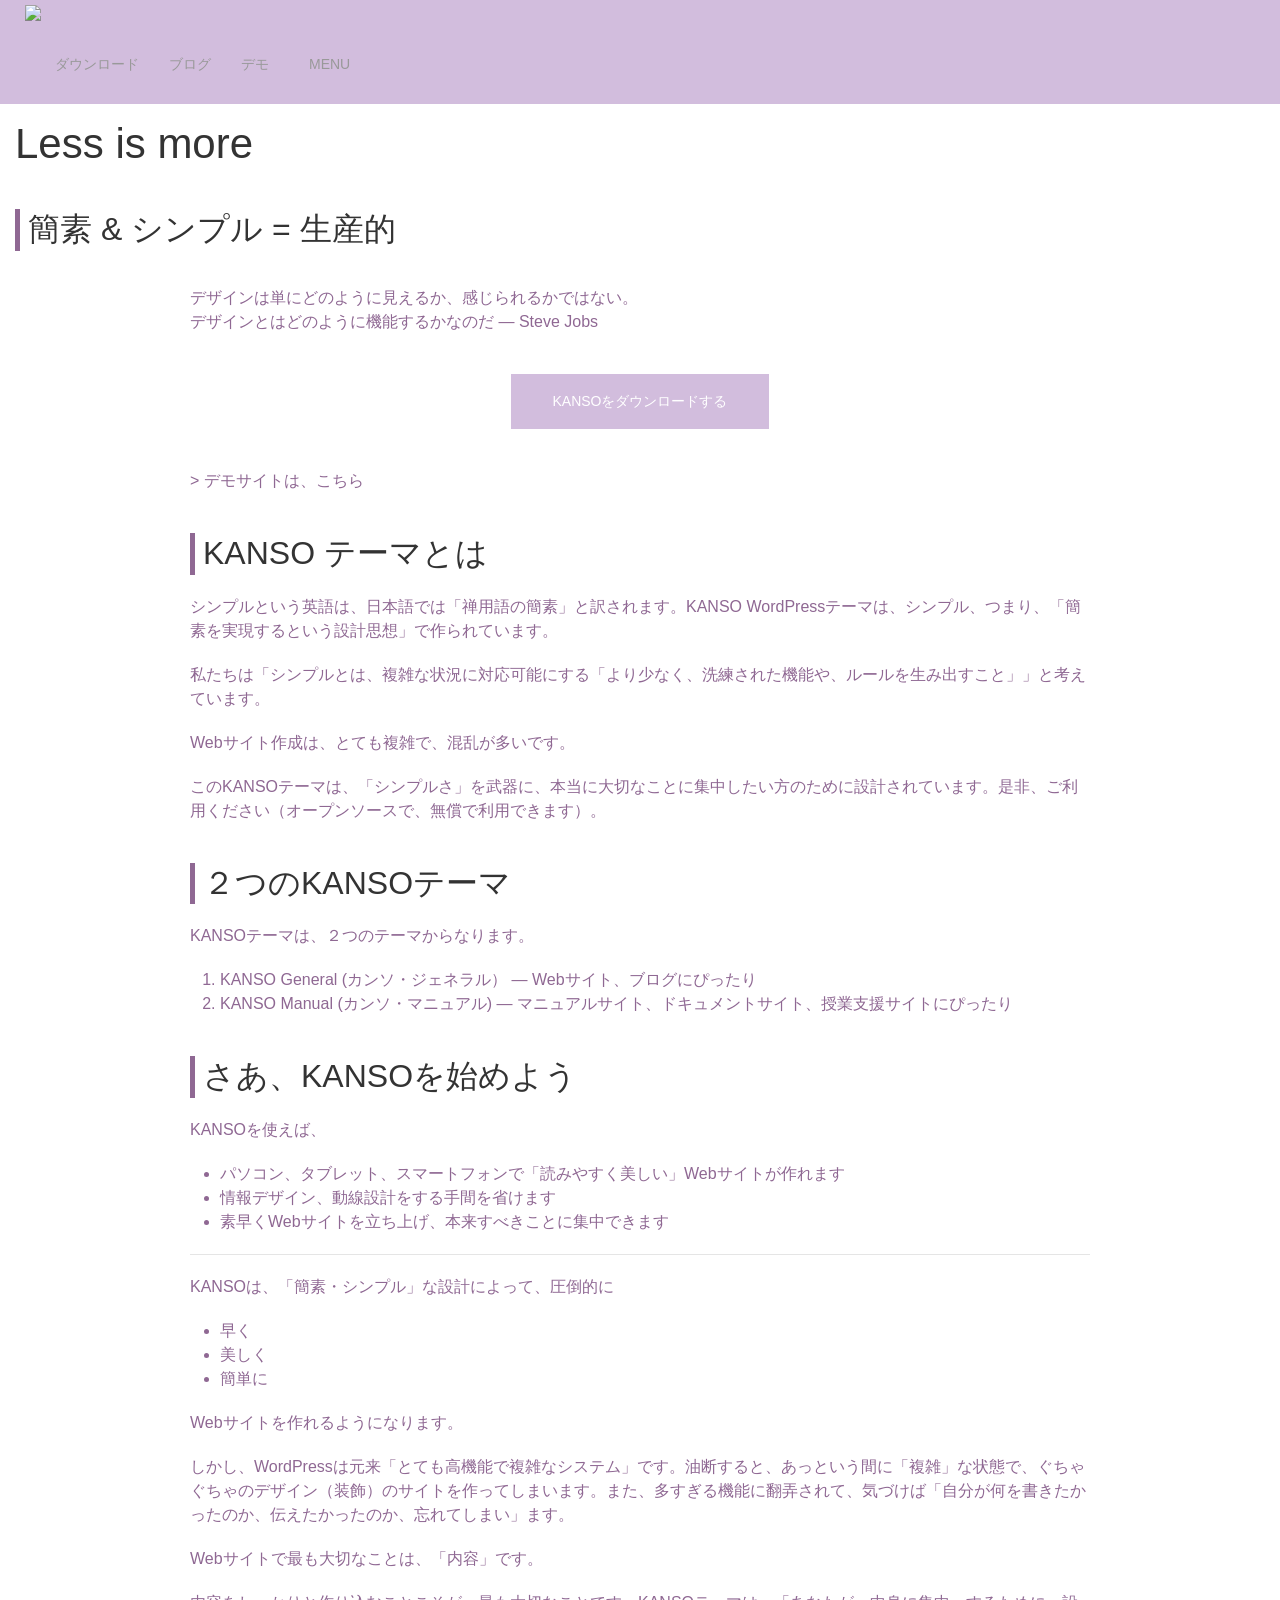
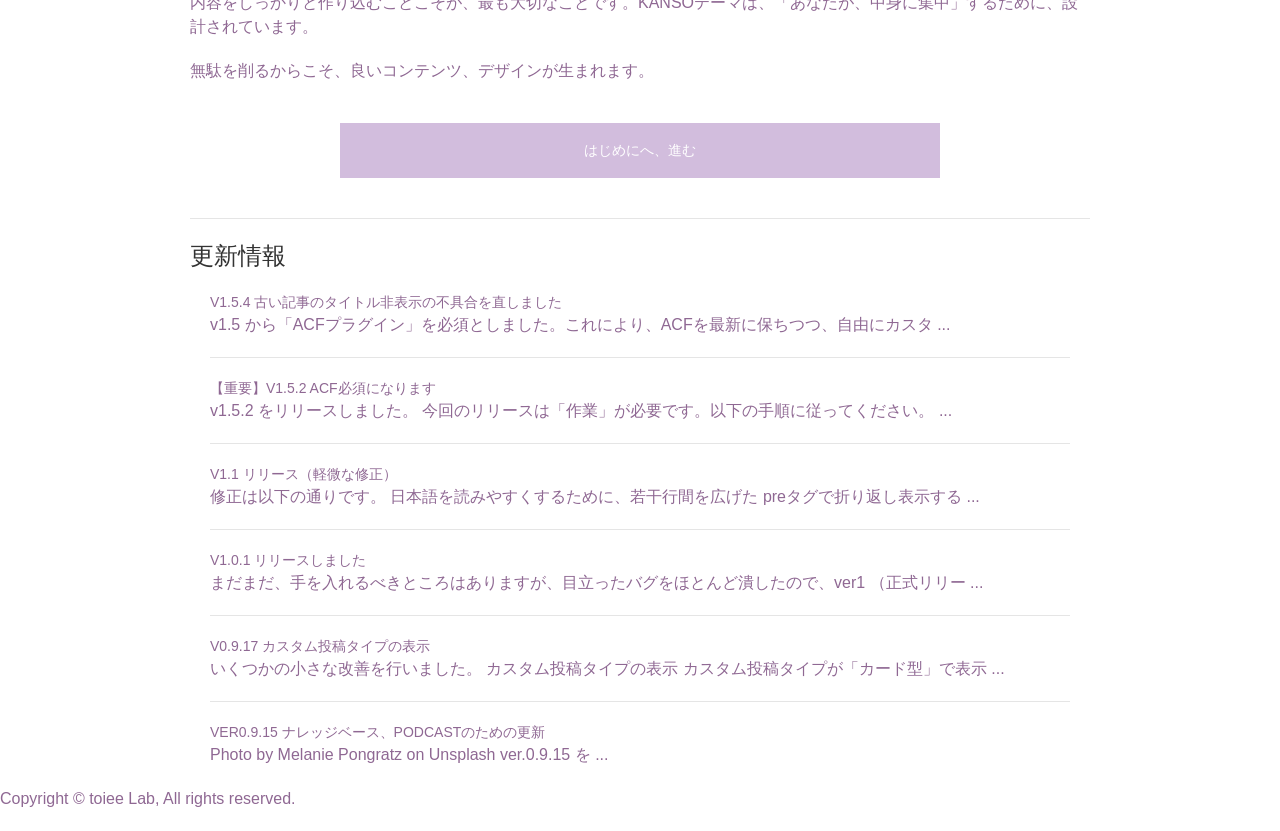
==== commit b2a9d084: "H2装飾やり直しました H2全てに適用されるよりも使い分けられた方がいいかなと思ったのですが、うまくいかなかったのでH2全てに装飾がつく形になりました。" ====
--- a/frontpage.html
+++ b/frontpage.html
@@ -62,7 +62,7 @@
                 href="https://toiee.jp/kansowp/what-is-kanso/download/"
                 class="uk-button uk-button-secondary uk-button-large" title="">KANSOをダウンロードする</a></div>
         <p><a href="https://toiee.jp/kansowp/demo1/" target="_blank" rel="noreferrer noopener">> デモサイトは、こちら</a></p>
-        <h2 class="kanso-h2">KANSO テーマとは</h2>
+        <h2>KANSO テーマとは</h2>
         <p>シンプルという英語は、日本語では「禅用語の簡素」と訳されます。KANSO WordPressテーマは、シンプル、つまり、「簡素を実現するという設計思想」で作られています。</p>
         <p>私たちは「シンプルとは、複雑な状況に対応可能にする「より少なく、洗練された機能や、ルールを生み出すこと」」と考えています。</p>
         <p>Webサイト作成は、とても複雑で、混乱が多いです。</p>
--- a/site.css
+++ b/site.css
@@ -294,9 +294,6 @@
 h2, .uk-h2 {
   font-size: 1.7rem;
   line-height: 1.3;
-}
-
-h2 .kanso-h2, .uk-h2 .kanso-h2 {
   border-left: 5px solid #8F6893;
   padding-left: 8px;
 }
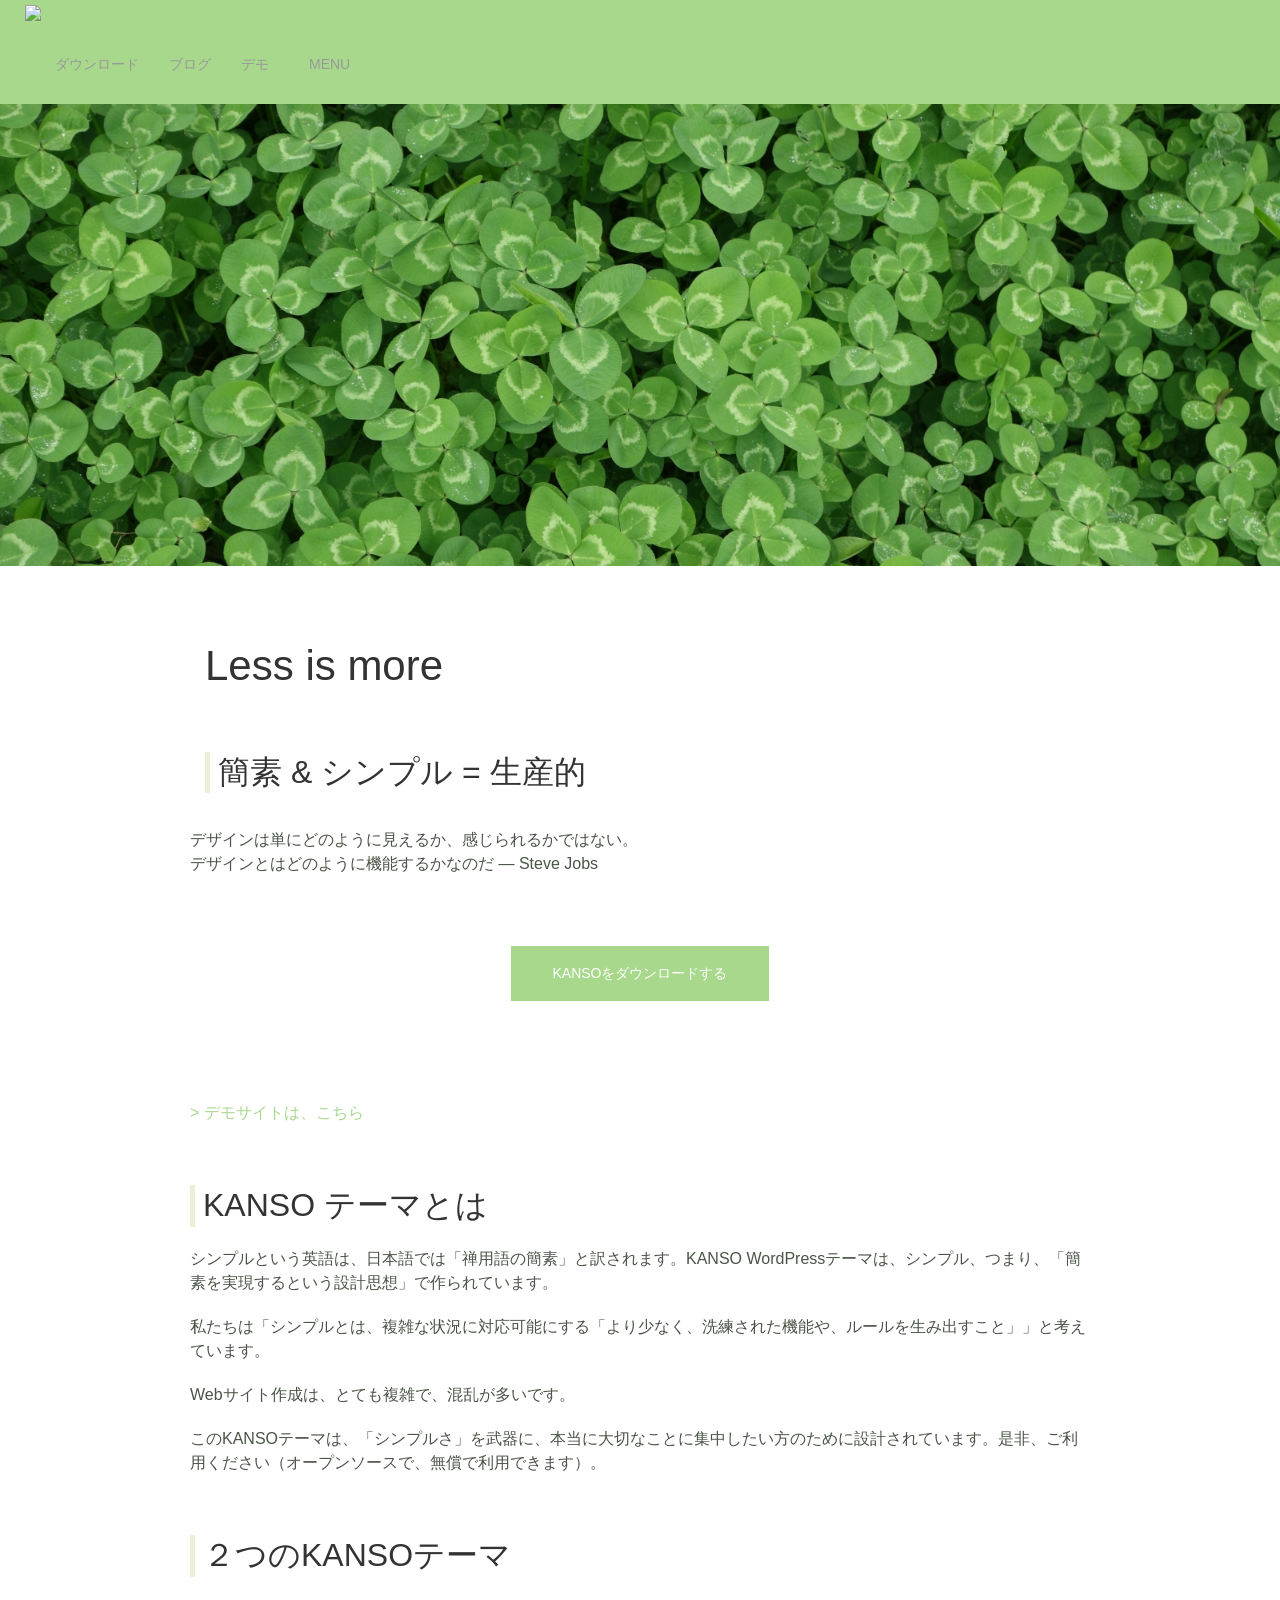
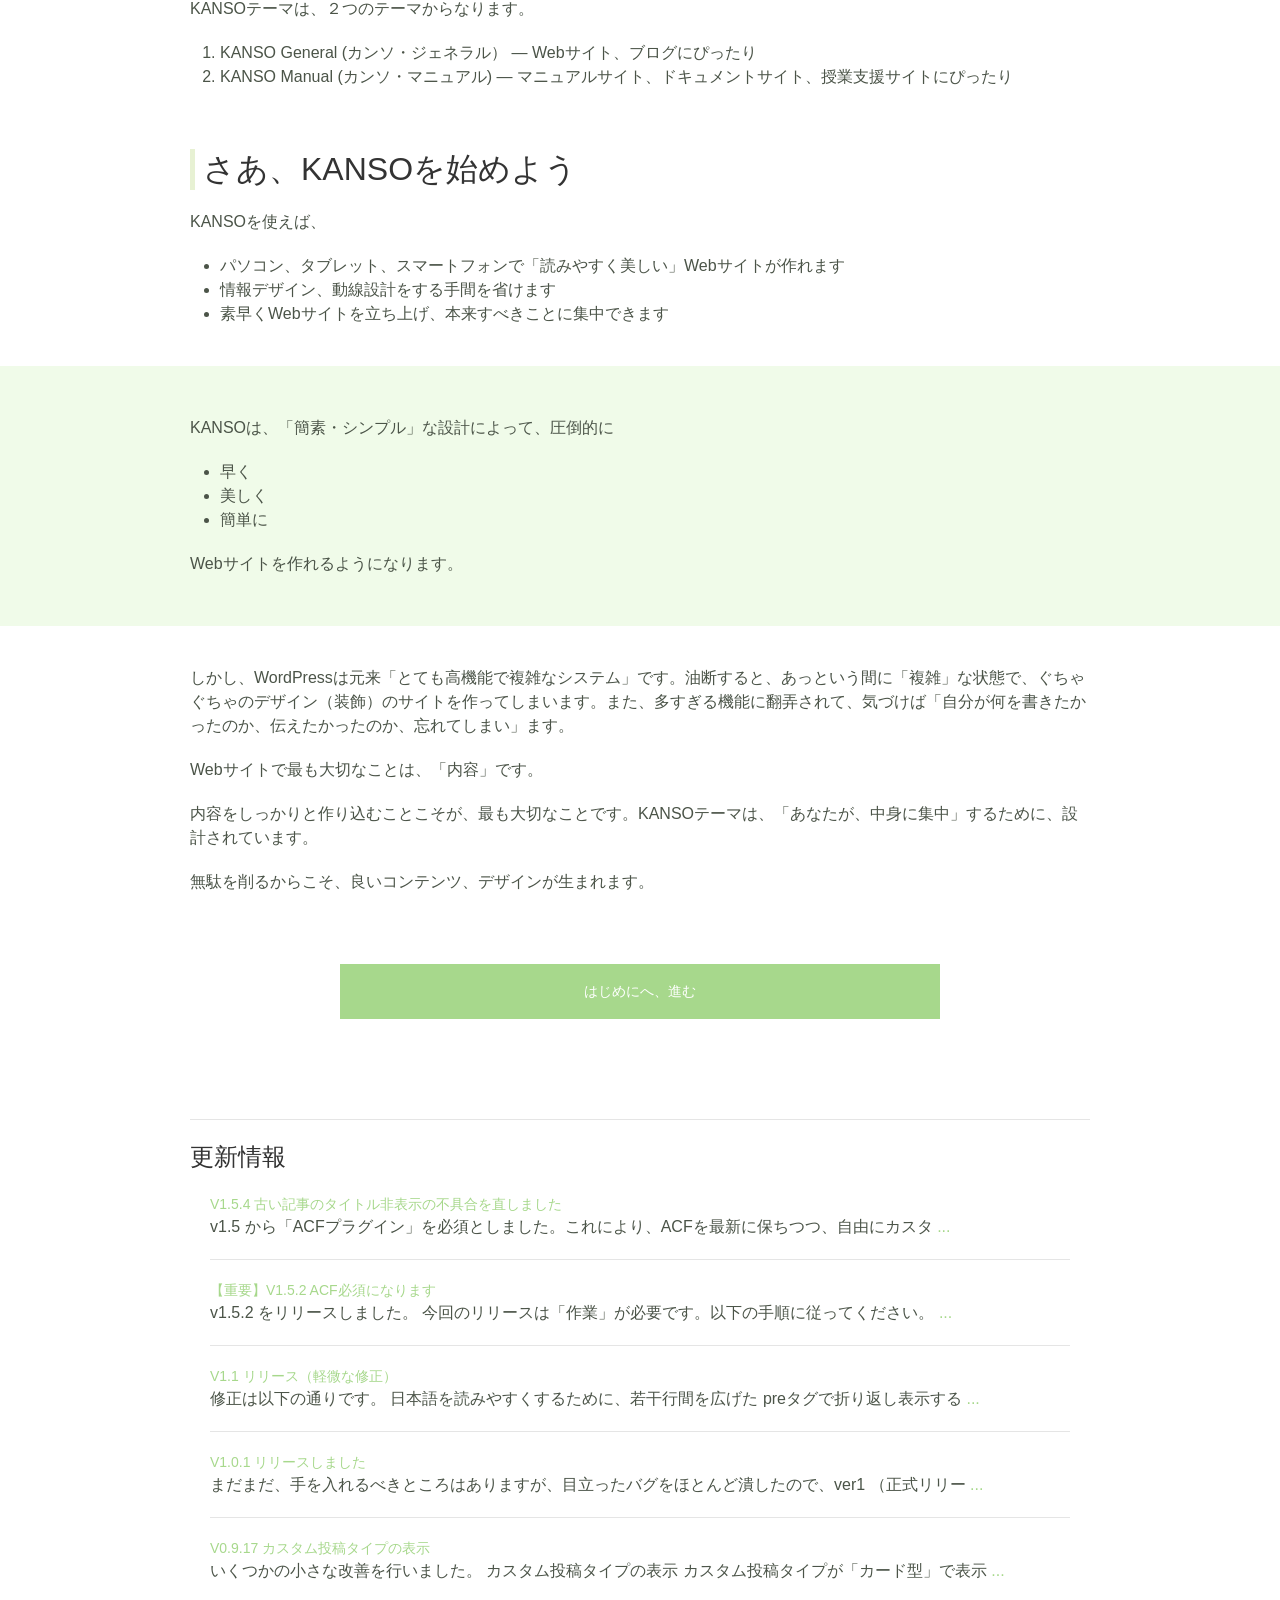
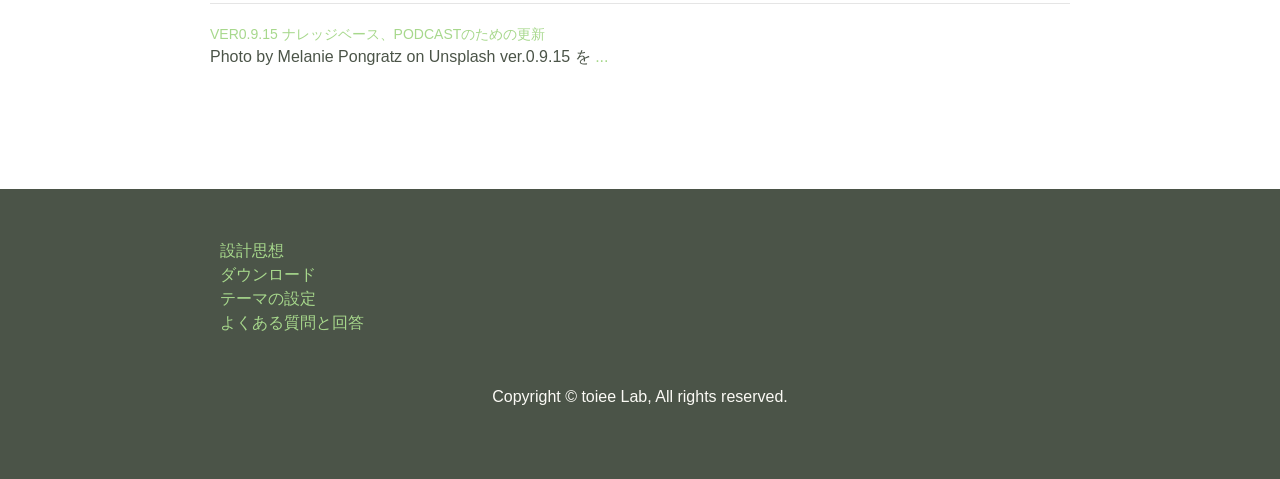
==== commit 6b576833: "グリーンカラーであれこれ変更＆フッター追加 ・ヘッダーイメージ追加 ・h1、h2 margin-top ・アラートBOX padding ・フッターエリア追加 最初の４行で基本カラーを指定したので、1" ====
--- a/frontpage.html
+++ b/frontpage.html
@@ -47,14 +47,16 @@
             </nav>
         </div>
         <div id="kns-header">
+            <img src="img/head-green-sample.jpg">
+
+        </div>
+    </div>
+
+    <div class="uk-container uk-container-small uk-background-default main-content">
             <div id="kns-header-text" class="uk-padding-small">
-                <h1 id="kanso_general_options_htitle">Less is more</h1>
-                <h2 id="kanso_general_options_hsubtitle">簡素 &amp; シンプル = 生産的</h2>
-            </div>
-        </div>
-    </div>
-
-    <div class="uk-container uk-container-small uk-background-default main-content">
+                    <h1 id="kanso_general_options_htitle">Less is more</h1>
+                    <h2 id="kanso_general_options_hsubtitle">簡素 &amp; シンプル = 生産的</h2>
+                </div>
         <div uk-alert class="uk-alert-none">
             <p>デザインは単にどのように見えるか、感じられるかではない。<br>デザインとはどのように機能するかなのだ &#8212; Steve Jobs</p>
         </div>
@@ -82,14 +84,19 @@
             <li>情報デザイン、動線設計をする手間を省けます</li>
             <li>素早くWebサイトを立ち上げ、本来すべきことに集中できます</li>
         </ul>
-        <hr class="wp-block-separator" />
-        <p>KANSOは、「簡素・シンプル」な設計によって、圧倒的に</p>
-        <ul>
-            <li>早く</li>
-            <li>美しく</li>
-            <li>簡単に</li>
-        </ul>
-        <p>Webサイトを作れるようになります。</p>
+    </div>
+    <div class="backcolor">
+        <div class="uk-container uk-container-small">
+            <p>KANSOは、「簡素・シンプル」な設計によって、圧倒的に</p>
+            <ul>
+                <li>早く</li>
+                <li>美しく</li>
+                <li>簡単に</li>
+            </ul>
+            <p>Webサイトを作れるようになります。</p>
+        </div>
+    </div>
+    <div class="uk-container uk-container-small uk-background-default main-content"
         <p>しかし、WordPressは元来「とても高機能で複雑なシステム」です。油断すると、あっという間に「複雑」な状態で、ぐちゃぐちゃのデザイン（装飾）のサイトを作ってしまいます。また、多すぎる機能に翻弄されて、気づけば「自分が何を書きたかったのか、伝えたかったのか、忘れてしまい」ます。
         </p>
         <p>Webサイトで最も大切なことは、「内容」です。</p>
@@ -200,7 +207,20 @@
             </aside>
         </div>
     </div>
+  
     <footer id="footer" uk-height-viewport="expand: true">
+            <div class="footer-area uk-container uk-container-small">
+                    <ul>
+                        <li class="uk-list page_item page-item-478"><a
+                            href="https://toiee.jp/kansowp/what-is-kanso/philosophy/">設計思想</a></li>
+                        <li class="uk-list page_item page-item-47"><a
+                            href="https://toiee.jp/kansowp/what-is-kanso/download/">ダウンロード</a></li>
+                        <li class="uk-list page_item page-item-48"><a
+                            href="https://toiee.jp/kansowp/what-is-kanso/setup-kanso-theme/">テーマの設定</a></li>
+                        <li class="uk-list page_item page-item-418"><a
+                            href="https://toiee.jp/kansowp/what-is-kanso/qa/">よくある質問と回答</a></li>
+                    </ul>
+                </div>
         <p id="footer-copyright">Copyright &copy; <span class="ownername">toiee Lab</span>, All rights reserved.</p>
     </footer>
 </body>
--- a/site.css
+++ b/site.css
@@ -1,4 +1,22 @@
 @charset "UTF-8";
+#footer {
+  background-color: #4b5448;
+  color: #fbfaf5;
+  padding: 50px;
+  margin-top: 100px;
+}
+
+#footer-copyright {
+  margin-top: 50px;
+  text-align: center;
+}
+
+.backcolor {
+  background-color: #f0fbe9;
+  padding: 50px 0;
+  margin: 40px 0;
+}
+
 /* ========================================================================
    Component: Base
  ========================================================================== */
@@ -18,7 +36,7 @@
   -webkit-text-size-adjust: 100%;
   /* 3 */
   background: #fff;
-  color: #8F6893;
+  color: #4b5448;
 }
 
 /*
@@ -43,7 +61,7 @@
  */
 a,
 .uk-link {
-  color: #8F6893;
+  color: #a7d88c;
   text-decoration: none;
   cursor: pointer;
 }
@@ -52,7 +70,7 @@
 .uk-link:hover,
 .uk-link-toggle:hover .uk-link,
 .uk-link-toggle:focus .uk-link {
-  color: #d2bddd;
+  color: #e7f1d3;
   text-decoration: underline;
 }
 
@@ -93,7 +111,7 @@
   color: #f0506e;
   white-space: nowrap;
   padding: 2px 6px;
-  background: #d2bddd;
+  background: #a7d88c;
 }
 
 /*
@@ -108,7 +126,7 @@
  */
 ins {
   background: #ffd;
-  color: #8F6893;
+  color: #4b5448;
   text-decoration: none;
 }
 
@@ -117,7 +135,7 @@
  */
 mark {
   background: #ffd;
-  color: #8F6893;
+  color: #4b5448;
 }
 
 /*
@@ -289,13 +307,15 @@
 h1, .uk-h1 {
   font-size: 2.23125rem;
   line-height: 1.2;
+  margin-top: 60px;
 }
 
 h2, .uk-h2 {
   font-size: 1.7rem;
   line-height: 1.3;
-  border-left: 5px solid #8F6893;
+  border-left: 5px solid #e7f1d3;
   padding-left: 8px;
+  margin-top: 60px;
 }
 
 h3, .uk-h3 {
@@ -411,7 +431,7 @@
   margin-top: 10px;
   font-size: 0.875rem;
   line-height: 1.5;
-  color: #8F6893;
+  color: #4b5448;
 }
 
 blockquote footer::before {
@@ -425,7 +445,7 @@
  */
 pre {
   font: 0.875rem / 1.5 Consolas, monaco, monospace;
-  color: #8F6893;
+  color: #4b5448;
   -moz-tab-size: 4;
   tab-size: 4;
   /* 1 */
@@ -516,7 +536,7 @@
 .uk-link-muted a:hover,
 .uk-link-toggle:hover .uk-link-muted,
 .uk-link-toggle:focus .uk-link-muted {
-  color: #8F6893;
+  color: #4b5448;
 }
 
 /* Text
@@ -544,7 +564,7 @@
 .uk-link-heading a:hover,
 .uk-link-toggle:hover .uk-link-heading,
 .uk-link-toggle:focus .uk-link-heading {
-  color: #8F6893;
+  color: #f0fbe9;
   text-decoration: none;
 }
 
@@ -867,7 +887,7 @@
 }
 
 .uk-list-striped > li:nth-of-type(odd) {
-  background: #d2bddd;
+  background: #a7d88c;
 }
 
 .uk-list-striped > li:nth-child(n+2) {
@@ -890,7 +910,7 @@
   left: 0;
   width: 1.5em;
   height: 1.5em;
-  background-image: url("data:image/svg+xml;charset=UTF-8,%3Csvg%20width%3D%226%22%20height%3D%226%22%20viewBox%3D%220%200%206%206%22%20xmlns%3D%22http%3A%2F%2Fwww.w3.org%2F2000%2Fsvg%22%3E%0A%20%20%20%20%3Ccircle%20fill%3D%22%238F6893%22%20cx%3D%223%22%20cy%3D%223%22%20r%3D%223%22%20%2F%3E%0A%3C%2Fsvg%3E");
+  background-image: url("data:image/svg+xml;charset=UTF-8,%3Csvg%20width%3D%226%22%20height%3D%226%22%20viewBox%3D%220%200%206%206%22%20xmlns%3D%22http%3A%2F%2Fwww.w3.org%2F2000%2Fsvg%22%3E%0A%20%20%20%20%3Ccircle%20fill%3D%22%234b5448%22%20cx%3D%223%22%20cy%3D%223%22%20r%3D%223%22%20%2F%3E%0A%3C%2Fsvg%3E");
   background-repeat: no-repeat;
   background-position: 50% 50%;
   /* 1 */
@@ -1049,7 +1069,7 @@
  */
 .uk-table-striped > tr:nth-of-type(odd),
 .uk-table-striped tbody tr:nth-of-type(odd) {
-  background: #d2bddd;
+  background: #a7d88c;
   border-top: 1px solid #e5e5e5;
   border-bottom: 1px solid #e5e5e5;
 }
@@ -1261,14 +1281,14 @@
 
 .uk-icon-link:hover,
 .uk-icon-link:focus {
-  color: #8F6893;
+  color: #4b5448;
   outline: none;
 }
 
 /* OnClick + Active */
 .uk-icon-link:active,
 .uk-active > .uk-icon-link {
-  color: #805d84;
+  color: #3f463c;
 }
 
 /*
@@ -1280,7 +1300,7 @@
   width: 36px;
   height: 36px;
   border-radius: 500px;
-  background: #d2bddd;
+  background: #a7d88c;
   color: #999;
   vertical-align: middle;
   /* 1 */
@@ -1294,16 +1314,16 @@
 /* Hover + Focus */
 .uk-icon-button:hover,
 .uk-icon-button:focus {
-  background-color: #c7acd4;
-  color: #8F6893;
+  background-color: #98d279;
+  color: #4b5448;
   outline: none;
 }
 
 /* OnClick + Active */
 .uk-icon-button:active,
 .uk-active > .uk-icon-button {
-  background-color: #bb9bcc;
-  color: #8F6893;
+  background-color: #8acb66;
+  color: #4b5448;
 }
 
 /* ========================================================================
@@ -1428,37 +1448,37 @@
 /* Webkit */
 .uk-range::-webkit-slider-runnable-track {
   height: 3px;
-  background: #c7acd4;
+  background: #98d279;
   border-radius: 500px;
 }
 
 .uk-range:focus::-webkit-slider-runnable-track,
 .uk-range:active::-webkit-slider-runnable-track {
-  background: #b08bc3;
+  background: #7bc553;
 }
 
 /* Firefox */
 .uk-range::-moz-range-track {
   height: 3px;
-  background: #c7acd4;
+  background: #98d279;
   border-radius: 500px;
 }
 
 .uk-range:focus::-moz-range-track {
-  background: #b08bc3;
+  background: #7bc553;
 }
 
 /* Edge */
 .uk-range::-ms-fill-lower,
 .uk-range::-ms-fill-upper {
   height: 3px;
-  background: #c7acd4;
+  background: #98d279;
   border-radius: 500px;
 }
 
 .uk-range:focus::-ms-fill-lower,
 .uk-range:focus::-ms-fill-upper {
-  background: #b08bc3;
+  background: #7bc553;
 }
 
 /* ========================================================================
@@ -1594,7 +1614,7 @@
   /* 4 */
   padding: 0 10px;
   background: #fff;
-  color: #8F6893;
+  color: #4b5448;
   border: 1px solid #e5e5e5;
   transition: 0.2s ease-in-out;
   transition-property: color, background-color, border;
@@ -1637,15 +1657,15 @@
 .uk-textarea:focus {
   outline: none;
   background-color: #fff;
-  color: #8F6893;
-  border-color: #8F6893;
+  color: #4b5448;
+  border-color: #f0fbe9;
 }
 
 /* Disabled */
 .uk-input:disabled,
 .uk-select:disabled,
 .uk-textarea:disabled {
-  background-color: #d2bddd;
+  background-color: #a7d88c;
   color: #999;
   border-color: #e5e5e5;
 }
@@ -1778,7 +1798,7 @@
   -moz-appearance: none;
   /* 2 */
   padding-right: 20px;
-  background-image: url("data:image/svg+xml;charset=UTF-8,%3Csvg%20width%3D%2224%22%20height%3D%2216%22%20viewBox%3D%220%200%2024%2016%22%20xmlns%3D%22http%3A%2F%2Fwww.w3.org%2F2000%2Fsvg%22%3E%0A%20%20%20%20%3Cpolygon%20fill%3D%22%238F6893%22%20points%3D%2212%201%209%206%2015%206%22%20%2F%3E%0A%20%20%20%20%3Cpolygon%20fill%3D%22%238F6893%22%20points%3D%2212%2013%209%208%2015%208%22%20%2F%3E%0A%3C%2Fsvg%3E%0A");
+  background-image: url("data:image/svg+xml;charset=UTF-8,%3Csvg%20width%3D%2224%22%20height%3D%2216%22%20viewBox%3D%220%200%2024%2016%22%20xmlns%3D%22http%3A%2F%2Fwww.w3.org%2F2000%2Fsvg%22%3E%0A%20%20%20%20%3Cpolygon%20fill%3D%22%234b5448%22%20points%3D%2212%201%209%206%2015%206%22%20%2F%3E%0A%20%20%20%20%3Cpolygon%20fill%3D%22%234b5448%22%20points%3D%2212%2013%209%208%2015%208%22%20%2F%3E%0A%3C%2Fsvg%3E%0A");
   background-repeat: no-repeat;
   background-position: 100% 50%;
 }
@@ -1813,7 +1833,7 @@
 
 .uk-input[list]:hover,
 .uk-input[list]:focus {
-  background-image: url("data:image/svg+xml;charset=UTF-8,%3Csvg%20width%3D%2224%22%20height%3D%2216%22%20viewBox%3D%220%200%2024%2016%22%20xmlns%3D%22http%3A%2F%2Fwww.w3.org%2F2000%2Fsvg%22%3E%0A%20%20%20%20%3Cpolygon%20fill%3D%22%238F6893%22%20points%3D%2212%2012%208%206%2016%206%22%20%2F%3E%0A%3C%2Fsvg%3E%0A");
+  background-image: url("data:image/svg+xml;charset=UTF-8,%3Csvg%20width%3D%2224%22%20height%3D%2216%22%20viewBox%3D%220%200%2024%2016%22%20xmlns%3D%22http%3A%2F%2Fwww.w3.org%2F2000%2Fsvg%22%3E%0A%20%20%20%20%3Cpolygon%20fill%3D%22%234b5448%22%20points%3D%2212%2012%208%206%2016%206%22%20%2F%3E%0A%3C%2Fsvg%3E%0A");
 }
 
 /* 1 */
@@ -1864,7 +1884,7 @@
 .uk-radio:focus,
 .uk-checkbox:focus {
   outline: none;
-  border-color: #8F6893;
+  border-color: #f0fbe9;
 }
 
 /*
@@ -1873,7 +1893,7 @@
 .uk-radio:checked,
 .uk-checkbox:checked,
 .uk-checkbox:indeterminate {
-  background-color: #8F6893;
+  background-color: #f0fbe9;
   border-color: transparent;
 }
 
@@ -1881,7 +1901,7 @@
 .uk-radio:checked:focus,
 .uk-checkbox:checked:focus,
 .uk-checkbox:indeterminate:focus {
-  background-color: #725375;
+  background-color: #d3f3be;
 }
 
 /*
@@ -1904,7 +1924,7 @@
  */
 .uk-radio:disabled,
 .uk-checkbox:disabled {
-  background-color: #d2bddd;
+  background-color: #a7d88c;
   border-color: #e5e5e5;
 }
 
@@ -2065,7 +2085,7 @@
  * Required for `a`.
  */
 .uk-form-icon:hover {
-  color: #8F6893;
+  color: #4b5448;
 }
 
 /*
@@ -2137,9 +2157,8 @@
   text-align: center;
   /* 10 */
   text-decoration: none;
-  text-transform: uppercase;
-  transition: 0.1s ease-in-out;
-  transition-property: color, background-color, border-color;
+  margin-top: 30px;
+  margin-bottom: 60px;
 }
 
 .uk-button:not(:disabled) {
@@ -2197,7 +2216,7 @@
  * Primary
  */
 .uk-button-primary {
-  background-color: #8F6893;
+  background-color: #f0fbe9;
   color: #fff;
   border: 1px solid transparent;
 }
@@ -2205,14 +2224,14 @@
 /* Hover + Focus */
 .uk-button-primary:hover,
 .uk-button-primary:focus {
-  background-color: #805d84;
+  background-color: #e1f7d3;
   color: #fff;
 }
 
 /* OnClick + Active */
 .uk-button-primary:active,
 .uk-button-primary.uk-active {
-  background-color: #725375;
+  background-color: #d3f3be;
   color: #fff;
 }
 
@@ -2220,7 +2239,7 @@
  * Secondary
  */
 .uk-button-secondary {
-  background-color: #d2bddd;
+  background-color: #a7d88c;
   color: #fff;
   border: 1px solid transparent;
 }
@@ -2228,14 +2247,14 @@
 /* Hover + Focus */
 .uk-button-secondary:hover,
 .uk-button-secondary:focus {
-  background-color: #c7acd4;
+  background-color: #98d279;
   color: #fff;
 }
 
 /* OnClick + Active */
 .uk-button-secondary:active,
 .uk-button-secondary.uk-active {
-  background-color: #bb9bcc;
+  background-color: #8acb66;
   color: #fff;
 }
 
@@ -2347,13 +2366,13 @@
   line-height: 1.5;
   background: none;
   /* 2 */
-  color: #8F6893;
+  color: #a7d88c;
 }
 
 /* Hover + Focus */
 .uk-button-link:hover,
 .uk-button-link:focus {
-  color: #d2bddd;
+  color: #e7f1d3;
   text-decoration: underline;
 }
 
@@ -2507,21 +2526,21 @@
  * Muted
  */
 .uk-section-muted {
-  background: #d2bddd;
+  background: #a7d88c;
 }
 
 /*
  * Primary
  */
 .uk-section-primary {
-  background: #8F6893;
+  background: #f0fbe9;
 }
 
 /*
  * Secondary
  */
 .uk-section-secondary {
-  background: #d2bddd;
+  background: #a7d88c;
 }
 
 /* Overlap modifier
@@ -3238,21 +3257,21 @@
  * Muted
  */
 .uk-tile-muted {
-  background: #d2bddd;
+  background: #a7d88c;
 }
 
 /*
  * Primary
  */
 .uk-tile-primary {
-  background: #8F6893;
+  background: #f0fbe9;
 }
 
 /*
  * Secondary
  */
 .uk-tile-secondary {
-  background: #d2bddd;
+  background: #a7d88c;
 }
 
 /* ========================================================================
@@ -3363,7 +3382,7 @@
  */
 .uk-card-default {
   background: #fff;
-  color: #8F6893;
+  color: #4b5448;
   box-shadow: 0 5px 15px rgba(0, 0, 0, 0.08);
 }
 
@@ -3388,7 +3407,7 @@
  * Primary
  */
 .uk-card-primary {
-  background: #8F6893;
+  background: #f0fbe9;
   color: #fff;
   box-shadow: 0 5px 15px rgba(0, 0, 0, 0.08);
 }
@@ -3398,7 +3417,7 @@
 }
 
 .uk-card-primary.uk-card-hover:hover {
-  background-color: #8F6893;
+  background-color: #f0fbe9;
   box-shadow: 0 14px 25px rgba(0, 0, 0, 0.16);
 }
 
@@ -3406,7 +3425,7 @@
  * Secondary
  */
 .uk-card-secondary {
-  background: #d2bddd;
+  background: #a7d88c;
   color: #fff;
   box-shadow: 0 5px 15px rgba(0, 0, 0, 0.08);
 }
@@ -3416,7 +3435,7 @@
 }
 
 .uk-card-secondary.uk-card-hover:hover {
-  background-color: #d2bddd;
+  background-color: #a7d88c;
   box-shadow: 0 14px 25px rgba(0, 0, 0, 0.16);
 }
 
@@ -3561,7 +3580,7 @@
 /* Hover + Focus */
 .uk-close:hover,
 .uk-close:focus {
-  color: #8F6893;
+  color: #4b5448;
   outline: none;
 }
 
@@ -3627,7 +3646,7 @@
 /* Hover + Focus */
 .uk-totop:hover,
 .uk-totop:focus {
-  color: #8F6893;
+  color: #4b5448;
   outline: none;
 }
 
@@ -3644,7 +3663,7 @@
  */
 .uk-marker {
   padding: 5px;
-  background: #d2bddd;
+  background: #a7d88c;
   color: #fff;
   border-radius: 500px;
 }
@@ -3663,8 +3682,10 @@
   position: relative;
   margin-bottom: 20px;
   padding: 15px 29px 15px 15px;
-  background: #d2bddd;
-  color: #8F6893;
+  background: #a7d88c;
+  color: #4b5448;
+  background-color: #e7f1d3;
+  padding: 25px 35px;
 }
 
 /* Add margin if adjacent element */
@@ -3712,8 +3733,8 @@
  * Primary
  */
 .uk-alert-primary {
-  background: #e8e0e9;
-  color: #8F6893;
+  background: white;
+  color: #f0fbe9;
 }
 
 /*
@@ -3777,7 +3798,7 @@
   border-radius: 500px;
   vertical-align: middle;
   /* 1 */
-  background: #8F6893;
+  background: #f0fbe9;
   color: #fff;
   font-size: 0.875rem;
   /* 2 */
@@ -3802,7 +3823,7 @@
 .uk-label {
   display: inline-block;
   padding: 0 10px;
-  background: #8F6893;
+  background: #f0fbe9;
   line-height: 1.5;
   font-size: 0.875rem;
   color: #fff;
@@ -3867,7 +3888,7 @@
  * Primary
  */
 .uk-overlay-primary {
-  background: rgba(210, 189, 221, 0.8);
+  background: rgba(167, 216, 140, 0.8);
 }
 
 /* ========================================================================
@@ -3926,7 +3947,7 @@
 }
 
 .uk-article-meta a:hover {
-  color: #8F6893;
+  color: #4b5448;
   text-decoration: none;
 }
 
@@ -4023,7 +4044,7 @@
  ========================================================================== */
 .uk-comment-primary {
   padding: 30px;
-  background-color: #d2bddd;
+  background-color: #a7d88c;
 }
 
 /* ========================================================================
@@ -4093,7 +4114,7 @@
   width: 100%;
   /* 9 */
   border: none;
-  color: #8F6893;
+  color: #4b5448;
 }
 
 .uk-search-input:focus {
@@ -4266,7 +4287,7 @@
 /* Hover + Focus */
 .uk-search-toggle:hover,
 .uk-search-toggle:focus {
-  color: #8F6893;
+  color: #4b5448;
 }
 
 /* ========================================================================
@@ -4336,13 +4357,13 @@
   width: 1.5em;
   height: 1.5em;
   float: right;
-  background-image: url("data:image/svg+xml;charset=UTF-8,%3Csvg%20width%3D%2214%22%20height%3D%2214%22%20viewBox%3D%220%200%2014%2014%22%20xmlns%3D%22http%3A%2F%2Fwww.w3.org%2F2000%2Fsvg%22%3E%0A%20%20%20%20%3Cpolyline%20fill%3D%22none%22%20stroke%3D%22%238F6893%22%20stroke-width%3D%221.1%22%20points%3D%2210%201%204%207%2010%2013%22%20%2F%3E%0A%3C%2Fsvg%3E");
+  background-image: url("data:image/svg+xml;charset=UTF-8,%3Csvg%20width%3D%2214%22%20height%3D%2214%22%20viewBox%3D%220%200%2014%2014%22%20xmlns%3D%22http%3A%2F%2Fwww.w3.org%2F2000%2Fsvg%22%3E%0A%20%20%20%20%3Cpolyline%20fill%3D%22none%22%20stroke%3D%22%234b5448%22%20stroke-width%3D%221.1%22%20points%3D%2210%201%204%207%2010%2013%22%20%2F%3E%0A%3C%2Fsvg%3E");
   background-repeat: no-repeat;
   background-position: 50% 50%;
 }
 
 .uk-nav-parent-icon > .uk-parent.uk-open > a::after {
-  background-image: url("data:image/svg+xml;charset=UTF-8,%3Csvg%20width%3D%2214%22%20height%3D%2214%22%20viewBox%3D%220%200%2014%2014%22%20xmlns%3D%22http%3A%2F%2Fwww.w3.org%2F2000%2Fsvg%22%3E%0A%20%20%20%20%3Cpolyline%20fill%3D%22none%22%20stroke%3D%22%238F6893%22%20stroke-width%3D%221.1%22%20points%3D%221%204%207%2010%2013%204%22%20%2F%3E%0A%3C%2Fsvg%3E");
+  background-image: url("data:image/svg+xml;charset=UTF-8,%3Csvg%20width%3D%2214%22%20height%3D%2214%22%20viewBox%3D%220%200%2014%2014%22%20xmlns%3D%22http%3A%2F%2Fwww.w3.org%2F2000%2Fsvg%22%3E%0A%20%20%20%20%3Cpolyline%20fill%3D%22none%22%20stroke%3D%22%234b5448%22%20stroke-width%3D%221.1%22%20points%3D%221%204%207%2010%2013%204%22%20%2F%3E%0A%3C%2Fsvg%3E");
 }
 
 /* Header
@@ -4379,7 +4400,7 @@
 /* Hover + Focus */
 .uk-nav-default > li > a:hover,
 .uk-nav-default > li > a:focus {
-  color: #8F6893;
+  color: #4b5448;
 }
 
 /* Active */
@@ -4410,7 +4431,7 @@
 
 .uk-nav-default .uk-nav-sub a:hover,
 .uk-nav-default .uk-nav-sub a:focus {
-  color: #8F6893;
+  color: #4b5448;
 }
 
 .uk-nav-default .uk-nav-sub li.uk-active > a {
@@ -4431,7 +4452,7 @@
 /* Hover + Focus */
 .uk-nav-primary > li > a:hover,
 .uk-nav-primary > li > a:focus {
-  color: #8F6893;
+  color: #4b5448;
 }
 
 /* Active */
@@ -4462,7 +4483,7 @@
 
 .uk-nav-primary .uk-nav-sub a:hover,
 .uk-nav-primary .uk-nav-sub a:focus {
-  color: #8F6893;
+  color: #4b5448;
 }
 
 .uk-nav-primary .uk-nav-sub li.uk-active > a {
@@ -4501,7 +4522,7 @@
 /* Container
  ========================================================================== */
 .uk-navbar-container:not(.uk-navbar-transparent) {
-  background: #d2bddd;
+  background: #a7d88c;
 }
 
 /*
@@ -4644,7 +4665,7 @@
 .uk-navbar-nav > li:hover > a,
 .uk-navbar-nav > li > a:focus,
 .uk-navbar-nav > li > a.uk-open {
-  color: #8F6893;
+  color: #4b5448;
   outline: none;
 }
 
@@ -4661,7 +4682,7 @@
 /* Item
  ========================================================================== */
 .uk-navbar-item {
-  color: #8F6893;
+  color: #4b5448;
 }
 
 /* Toggle
@@ -4673,7 +4694,7 @@
 .uk-navbar-toggle:hover,
 .uk-navbar-toggle:focus,
 .uk-navbar-toggle.uk-open {
-  color: #8F6893;
+  color: #4b5448;
   outline: none;
   text-decoration: none;
 }
@@ -4712,7 +4733,7 @@
   /* 4 */
   padding: 25px;
   background: #fff;
-  color: #8F6893;
+  color: #4b5448;
   box-shadow: 0 5px 12px rgba(0, 0, 0, 0.15);
 }
 
@@ -4809,7 +4830,7 @@
 /* Hover + Focus */
 .uk-navbar-dropdown-nav > li > a:hover,
 .uk-navbar-dropdown-nav > li > a:focus {
-  color: #8F6893;
+  color: #4b5448;
 }
 
 /* Active */
@@ -4840,7 +4861,7 @@
 
 .uk-navbar-dropdown-nav .uk-nav-sub a:hover,
 .uk-navbar-dropdown-nav .uk-nav-sub a:focus {
-  color: #8F6893;
+  color: #4b5448;
 }
 
 .uk-navbar-dropdown-nav .uk-nav-sub li.uk-active > a {
@@ -4957,7 +4978,7 @@
 /* Hover + Focus */
 .uk-subnav > * > a:hover,
 .uk-subnav > * > a:focus {
-  color: #8F6893;
+  color: #4b5448;
   text-decoration: none;
   outline: none;
 }
@@ -5001,19 +5022,19 @@
 /* Hover + Focus */
 .uk-subnav-pill > * > a:hover,
 .uk-subnav-pill > * > a:focus {
-  background-color: #d2bddd;
-  color: #8F6893;
+  background-color: #a7d88c;
+  color: #4b5448;
 }
 
 /* OnClick */
 .uk-subnav-pill > * > a:active {
-  background-color: #d2bddd;
-  color: #8F6893;
+  background-color: #a7d88c;
+  color: #4b5448;
 }
 
 /* Active */
 .uk-subnav-pill > .uk-active > a {
-  background-color: #8F6893;
+  background-color: #f0fbe9;
   color: #fff;
 }
 
@@ -5058,14 +5079,14 @@
 /* Hover + Focus */
 .uk-breadcrumb > * > :hover,
 .uk-breadcrumb > * > :focus {
-  color: #8F6893;
+  color: #4b5448;
   text-decoration: none;
 }
 
 /* Disabled */
 /* Active */
 .uk-breadcrumb > :last-child > * {
-  color: #8F6893;
+  color: #4b5448;
 }
 
 /*
@@ -5129,13 +5150,13 @@
 /* Hover + Focus */
 .uk-pagination > * > :hover,
 .uk-pagination > * > :focus {
-  color: #8F6893;
+  color: #4b5448;
   text-decoration: none;
 }
 
 /* Active */
 .uk-pagination > .uk-active > * {
-  color: #8F6893;
+  color: #4b5448;
 }
 
 /* Disabled */
@@ -5209,14 +5230,14 @@
 /* Hover + Focus */
 .uk-tab > * > a:hover,
 .uk-tab > * > a:focus {
-  color: #8F6893;
+  color: #4b5448;
   text-decoration: none;
 }
 
 /* Active */
 .uk-tab > .uk-active > a {
   color: #333;
-  border-color: #8F6893;
+  border-color: #f0fbe9;
 }
 
 /* Disabled */
@@ -5298,20 +5319,20 @@
  */
 .uk-slidenav {
   padding: 5px 10px;
-  color: rgba(143, 104, 147, 0.5);
+  color: rgba(75, 84, 72, 0.5);
   transition: color 0.1s ease-in-out;
 }
 
 /* Hover + Focus */
 .uk-slidenav:hover,
 .uk-slidenav:focus {
-  color: rgba(143, 104, 147, 0.9);
+  color: rgba(75, 84, 72, 0.9);
   outline: none;
 }
 
 /* OnClick */
 .uk-slidenav:active {
-  color: rgba(143, 104, 147, 0.5);
+  color: rgba(75, 84, 72, 0.5);
 }
 
 /* Icon modifier
@@ -5382,7 +5403,7 @@
   text-indent: 100%;
   overflow: hidden;
   white-space: nowrap;
-  border: 1px solid rgba(143, 104, 147, 0.4);
+  border: 1px solid rgba(75, 84, 72, 0.4);
   transition: 0.2s ease-in-out;
   transition-property: background-color, border-color;
 }
@@ -5390,20 +5411,20 @@
 /* Hover + Focus */
 .uk-dotnav > * > :hover,
 .uk-dotnav > * > :focus {
-  background-color: rgba(143, 104, 147, 0.6);
+  background-color: rgba(75, 84, 72, 0.6);
   outline: none;
   border-color: transparent;
 }
 
 /* OnClick */
 .uk-dotnav > * > :active {
-  background-color: rgba(143, 104, 147, 0.2);
+  background-color: rgba(75, 84, 72, 0.2);
   border-color: transparent;
 }
 
 /* Active */
 .uk-dotnav > .uk-active > * {
-  background-color: rgba(143, 104, 147, 0.6);
+  background-color: rgba(75, 84, 72, 0.6);
   border-color: transparent;
 }
 
@@ -5543,19 +5564,19 @@
   height: 1.4em;
   margin-left: 10px;
   float: right;
-  background-image: url("data:image/svg+xml;charset=UTF-8,%3Csvg%20width%3D%2213%22%20height%3D%2213%22%20viewBox%3D%220%200%2013%2013%22%20xmlns%3D%22http%3A%2F%2Fwww.w3.org%2F2000%2Fsvg%22%3E%0A%20%20%20%20%3Crect%20fill%3D%22%238F6893%22%20width%3D%2213%22%20height%3D%221%22%20x%3D%220%22%20y%3D%226%22%20%2F%3E%0A%20%20%20%20%3Crect%20fill%3D%22%238F6893%22%20width%3D%221%22%20height%3D%2213%22%20x%3D%226%22%20y%3D%220%22%20%2F%3E%0A%3C%2Fsvg%3E");
+  background-image: url("data:image/svg+xml;charset=UTF-8,%3Csvg%20width%3D%2213%22%20height%3D%2213%22%20viewBox%3D%220%200%2013%2013%22%20xmlns%3D%22http%3A%2F%2Fwww.w3.org%2F2000%2Fsvg%22%3E%0A%20%20%20%20%3Crect%20fill%3D%22%234b5448%22%20width%3D%2213%22%20height%3D%221%22%20x%3D%220%22%20y%3D%226%22%20%2F%3E%0A%20%20%20%20%3Crect%20fill%3D%22%234b5448%22%20width%3D%221%22%20height%3D%2213%22%20x%3D%226%22%20y%3D%220%22%20%2F%3E%0A%3C%2Fsvg%3E");
   background-repeat: no-repeat;
   background-position: 50% 50%;
 }
 
 .uk-open > .uk-accordion-title::before {
-  background-image: url("data:image/svg+xml;charset=UTF-8,%3Csvg%20width%3D%2213%22%20height%3D%2213%22%20viewBox%3D%220%200%2013%2013%22%20xmlns%3D%22http%3A%2F%2Fwww.w3.org%2F2000%2Fsvg%22%3E%0A%20%20%20%20%3Crect%20fill%3D%22%238F6893%22%20width%3D%2213%22%20height%3D%221%22%20x%3D%220%22%20y%3D%226%22%20%2F%3E%0A%3C%2Fsvg%3E");
+  background-image: url("data:image/svg+xml;charset=UTF-8,%3Csvg%20width%3D%2213%22%20height%3D%2213%22%20viewBox%3D%220%200%2013%2013%22%20xmlns%3D%22http%3A%2F%2Fwww.w3.org%2F2000%2Fsvg%22%3E%0A%20%20%20%20%3Crect%20fill%3D%22%234b5448%22%20width%3D%2213%22%20height%3D%221%22%20x%3D%220%22%20y%3D%226%22%20%2F%3E%0A%3C%2Fsvg%3E");
 }
 
 /* Hover + Focus */
 .uk-accordion-title:hover,
 .uk-accordion-title:focus {
-  color: #8F6893;
+  color: #4b5448;
   text-decoration: none;
   outline: none;
 }
@@ -5656,7 +5677,7 @@
   /* 4 */
   padding: 25px;
   background: #fff;
-  color: #8F6893;
+  color: #4b5448;
   box-shadow: 0 5px 12px rgba(0, 0, 0, 0.15);
 }
 
@@ -5684,7 +5705,7 @@
 .uk-dropdown-nav > li > a:hover,
 .uk-dropdown-nav > li > a:focus,
 .uk-dropdown-nav > li.uk-active > a {
-  color: #8F6893;
+  color: #4b5448;
 }
 
 /*
@@ -5711,7 +5732,7 @@
 .uk-dropdown-nav .uk-nav-sub a:hover,
 .uk-dropdown-nav .uk-nav-sub a:focus,
 .uk-dropdown-nav .uk-nav-sub li.uk-active > a {
-  color: #8F6893;
+  color: #4b5448;
 }
 
 /* Direction / Alignment modifiers
@@ -6350,7 +6371,7 @@
   box-sizing: border-box;
   width: 270px;
   padding: 20px 20px;
-  background: #d2bddd;
+  background: #a7d88c;
   /* 3 */
   overflow-y: auto;
   -webkit-overflow-scrolling: touch;
@@ -6664,13 +6685,13 @@
 /* Hover + Focus */
 .uk-iconnav > * > a:hover,
 .uk-iconnav > * > a:focus {
-  color: #8F6893;
+  color: #4b5448;
   outline: none;
 }
 
 /* Active */
 .uk-iconnav > .uk-active > a {
-  color: #8F6893;
+  color: #4b5448;
 }
 
 /* Modifier: 'uk-iconnav-vertical'
@@ -6749,8 +6770,8 @@
 .uk-notification-message {
   position: relative;
   padding: 15px;
-  background: #d2bddd;
-  color: #8F6893;
+  background: #a7d88c;
+  color: #4b5448;
   font-size: 1.25rem;
   line-height: 1.4;
   cursor: pointer;
@@ -6780,7 +6801,7 @@
  * Primary
  */
 .uk-notification-message-primary {
-  color: #8F6893;
+  color: #f0fbe9;
 }
 
 /*
@@ -6899,7 +6920,7 @@
   /* 4 */
   border: 0;
   /* 5 */
-  background-color: #d2bddd;
+  background-color: #a7d88c;
   /* 6 */
   margin-bottom: 20px;
   height: 15px;
@@ -6924,7 +6945,7 @@
  * 2. Remove progress bar for indeterminate state in Firefox
  */
 .uk-progress::-webkit-progress-bar {
-  background-color: #d2bddd;
+  background-color: #a7d88c;
   border-radius: 500px;
   overflow: hidden;
 }
@@ -6939,16 +6960,16 @@
  * 1. Remove right border in IE11 and Edge
  */
 .uk-progress::-webkit-progress-value {
-  background-color: #8F6893;
+  background-color: #f0fbe9;
   transition: width 0.6s ease;
 }
 
 .uk-progress::-moz-progress-bar {
-  background-color: #8F6893;
+  background-color: #f0fbe9;
 }
 
 .uk-progress::-ms-fill {
-  background-color: #8F6893;
+  background-color: #f0fbe9;
   transition: width 0.6s ease;
   /* 1 */
   border: 0;
@@ -8092,7 +8113,7 @@
 }
 
 .uk-text-meta a:hover {
-  color: #8F6893;
+  color: #4b5448;
   text-decoration: none;
 }
 
@@ -8161,11 +8182,11 @@
 }
 
 .uk-text-primary {
-  color: #8F6893 !important;
+  color: #f0fbe9 !important;
 }
 
 .uk-text-secondary {
-  color: #d2bddd !important;
+  color: #a7d88c !important;
 }
 
 .uk-text-success {
@@ -8195,12 +8216,12 @@
   /* 2 */
   display: inline-block;
   /* 3 */
-  color: #8F6893 !important;
+  color: #f0fbe9 !important;
 }
 
 @supports (-webkit-background-clip: text) {
   .uk-text-background {
-    background-color: #8F6893;
+    background-color: #f0fbe9;
   }
 }
 
@@ -8533,15 +8554,15 @@
 }
 
 .uk-background-muted {
-  background-color: #d2bddd;
+  background-color: #a7d88c;
 }
 
 .uk-background-primary {
-  background-color: #8F6893;
+  background-color: #f0fbe9;
 }
 
 .uk-background-secondary {
-  background-color: #d2bddd;
+  background-color: #a7d88c;
 }
 
 /* Size
@@ -9183,7 +9204,7 @@
 .uk-logo {
   font-size: 1.5rem;
   font-family: -apple-system, BlinkMacSystemFont, "Segoe UI", Roboto, "Helvetica Neue", Arial, "Noto Sans", sans-serif, "Apple Color Emoji", "Segoe UI Emoji", "Segoe UI Symbol", "Noto Color Emoji";
-  color: #8F6893;
+  color: #4b5448;
   /* 1 */
   text-decoration: none;
 }
@@ -9191,7 +9212,7 @@
 /* Hover + Focus */
 .uk-logo:hover,
 .uk-logo:focus {
-  color: #8F6893;
+  color: #4b5448;
   outline: none;
   /* 1 */
   text-decoration: none;
@@ -11116,7 +11137,7 @@
 }
 
 .uk-light .uk-radio:checked, .uk-section-primary:not(.uk-preserve-color) .uk-radio:checked, .uk-section-secondary:not(.uk-preserve-color) .uk-radio:checked, .uk-tile-primary:not(.uk-preserve-color) .uk-radio:checked, .uk-tile-secondary:not(.uk-preserve-color) .uk-radio:checked, .uk-card-primary.uk-card-body .uk-radio:checked, .uk-card-primary > :not([class*='uk-card-media']) .uk-radio:checked, .uk-card-secondary.uk-card-body .uk-radio:checked, .uk-card-secondary > :not([class*='uk-card-media']) .uk-radio:checked, .uk-overlay-primary .uk-radio:checked, .uk-offcanvas-bar .uk-radio:checked {
-  background-image: url("data:image/svg+xml;charset=UTF-8,%3Csvg%20width%3D%2216%22%20height%3D%2216%22%20viewBox%3D%220%200%2016%2016%22%20xmlns%3D%22http%3A%2F%2Fwww.w3.org%2F2000%2Fsvg%22%3E%0A%20%20%20%20%3Ccircle%20fill%3D%22%238F6893%22%20cx%3D%228%22%20cy%3D%228%22%20r%3D%222%22%20%2F%3E%0A%3C%2Fsvg%3E");
+  background-image: url("data:image/svg+xml;charset=UTF-8,%3Csvg%20width%3D%2216%22%20height%3D%2216%22%20viewBox%3D%220%200%2016%2016%22%20xmlns%3D%22http%3A%2F%2Fwww.w3.org%2F2000%2Fsvg%22%3E%0A%20%20%20%20%3Ccircle%20fill%3D%22%234b5448%22%20cx%3D%228%22%20cy%3D%228%22%20r%3D%222%22%20%2F%3E%0A%3C%2Fsvg%3E");
 }
 
 
@@ -11131,7 +11152,7 @@
 .uk-card-secondary > :not([class*='uk-card-media']) .uk-checkbox:checked,
 .uk-overlay-primary .uk-checkbox:checked,
 .uk-offcanvas-bar .uk-checkbox:checked {
-  background-image: url("data:image/svg+xml;charset=UTF-8,%3Csvg%20width%3D%2214%22%20height%3D%2211%22%20viewBox%3D%220%200%2014%2011%22%20xmlns%3D%22http%3A%2F%2Fwww.w3.org%2F2000%2Fsvg%22%3E%0A%20%20%20%20%3Cpolygon%20fill%3D%22%238F6893%22%20points%3D%2212%201%205%207.5%202%205%201%205.5%205%2010%2013%201.5%22%20%2F%3E%0A%3C%2Fsvg%3E%0A");
+  background-image: url("data:image/svg+xml;charset=UTF-8,%3Csvg%20width%3D%2214%22%20height%3D%2211%22%20viewBox%3D%220%200%2014%2011%22%20xmlns%3D%22http%3A%2F%2Fwww.w3.org%2F2000%2Fsvg%22%3E%0A%20%20%20%20%3Cpolygon%20fill%3D%22%234b5448%22%20points%3D%2212%201%205%207.5%202%205%201%205.5%205%2010%2013%201.5%22%20%2F%3E%0A%3C%2Fsvg%3E%0A");
 }
 
 
@@ -11146,7 +11167,7 @@
 .uk-card-secondary > :not([class*='uk-card-media']) .uk-checkbox:indeterminate,
 .uk-overlay-primary .uk-checkbox:indeterminate,
 .uk-offcanvas-bar .uk-checkbox:indeterminate {
-  background-image: url("data:image/svg+xml;charset=UTF-8,%3Csvg%20width%3D%2216%22%20height%3D%2216%22%20viewBox%3D%220%200%2016%2016%22%20xmlns%3D%22http%3A%2F%2Fwww.w3.org%2F2000%2Fsvg%22%3E%0A%20%20%20%20%3Crect%20fill%3D%22%238F6893%22%20x%3D%223%22%20y%3D%228%22%20width%3D%2210%22%20height%3D%221%22%20%2F%3E%0A%3C%2Fsvg%3E");
+  background-image: url("data:image/svg+xml;charset=UTF-8,%3Csvg%20width%3D%2216%22%20height%3D%2216%22%20viewBox%3D%220%200%2016%2016%22%20xmlns%3D%22http%3A%2F%2Fwww.w3.org%2F2000%2Fsvg%22%3E%0A%20%20%20%20%3Crect%20fill%3D%22%234b5448%22%20x%3D%223%22%20y%3D%228%22%20width%3D%2210%22%20height%3D%221%22%20%2F%3E%0A%3C%2Fsvg%3E");
 }
 
 .uk-light .uk-form-label, .uk-section-primary:not(.uk-preserve-color) .uk-form-label, .uk-section-secondary:not(.uk-preserve-color) .uk-form-label, .uk-tile-primary:not(.uk-preserve-color) .uk-form-label, .uk-tile-secondary:not(.uk-preserve-color) .uk-form-label, .uk-card-primary.uk-card-body .uk-form-label, .uk-card-primary > :not([class*='uk-card-media']) .uk-form-label, .uk-card-secondary.uk-card-body .uk-form-label, .uk-card-secondary > :not([class*='uk-card-media']) .uk-form-label, .uk-overlay-primary .uk-form-label, .uk-offcanvas-bar .uk-form-label {
@@ -11203,7 +11224,7 @@
 
 .uk-light .uk-button-primary, .uk-section-primary:not(.uk-preserve-color) .uk-button-primary, .uk-section-secondary:not(.uk-preserve-color) .uk-button-primary, .uk-tile-primary:not(.uk-preserve-color) .uk-button-primary, .uk-tile-secondary:not(.uk-preserve-color) .uk-button-primary, .uk-card-primary.uk-card-body .uk-button-primary, .uk-card-primary > :not([class*='uk-card-media']) .uk-button-primary, .uk-card-secondary.uk-card-body .uk-button-primary, .uk-card-secondary > :not([class*='uk-card-media']) .uk-button-primary, .uk-overlay-primary .uk-button-primary, .uk-offcanvas-bar .uk-button-primary {
   background-color: #fff;
-  color: #8F6893;
+  color: #4b5448;
 }
 
 .uk-light .uk-button-primary:hover, .uk-section-primary:not(.uk-preserve-color) .uk-button-primary:hover, .uk-section-secondary:not(.uk-preserve-color) .uk-button-primary:hover, .uk-tile-primary:not(.uk-preserve-color) .uk-button-primary:hover, .uk-tile-secondary:not(.uk-preserve-color) .uk-button-primary:hover, .uk-card-primary.uk-card-body .uk-button-primary:hover, .uk-card-primary > :not([class*='uk-card-media']) .uk-button-primary:hover, .uk-card-secondary.uk-card-body .uk-button-primary:hover, .uk-card-secondary > :not([class*='uk-card-media']) .uk-button-primary:hover, .uk-overlay-primary .uk-button-primary:hover, .uk-offcanvas-bar .uk-button-primary:hover,
@@ -11219,7 +11240,7 @@
 .uk-overlay-primary .uk-button-primary:focus,
 .uk-offcanvas-bar .uk-button-primary:focus {
   background-color: #f2f2f2;
-  color: #8F6893;
+  color: #4b5448;
 }
 
 .uk-light .uk-button-primary:active, .uk-section-primary:not(.uk-preserve-color) .uk-button-primary:active, .uk-section-secondary:not(.uk-preserve-color) .uk-button-primary:active, .uk-tile-primary:not(.uk-preserve-color) .uk-button-primary:active, .uk-tile-secondary:not(.uk-preserve-color) .uk-button-primary:active, .uk-card-primary.uk-card-body .uk-button-primary:active, .uk-card-primary > :not([class*='uk-card-media']) .uk-button-primary:active, .uk-card-secondary.uk-card-body .uk-button-primary:active, .uk-card-secondary > :not([class*='uk-card-media']) .uk-button-primary:active, .uk-overlay-primary .uk-button-primary:active, .uk-offcanvas-bar .uk-button-primary:active,
@@ -11235,12 +11256,12 @@
 .uk-overlay-primary .uk-button-primary.uk-active,
 .uk-offcanvas-bar .uk-button-primary.uk-active {
   background-color: #e6e6e6;
-  color: #8F6893;
+  color: #4b5448;
 }
 
 .uk-light .uk-button-secondary, .uk-section-primary:not(.uk-preserve-color) .uk-button-secondary, .uk-section-secondary:not(.uk-preserve-color) .uk-button-secondary, .uk-tile-primary:not(.uk-preserve-color) .uk-button-secondary, .uk-tile-secondary:not(.uk-preserve-color) .uk-button-secondary, .uk-card-primary.uk-card-body .uk-button-secondary, .uk-card-primary > :not([class*='uk-card-media']) .uk-button-secondary, .uk-card-secondary.uk-card-body .uk-button-secondary, .uk-card-secondary > :not([class*='uk-card-media']) .uk-button-secondary, .uk-overlay-primary .uk-button-secondary, .uk-offcanvas-bar .uk-button-secondary {
   background-color: #fff;
-  color: #8F6893;
+  color: #4b5448;
 }
 
 .uk-light .uk-button-secondary:hover, .uk-section-primary:not(.uk-preserve-color) .uk-button-secondary:hover, .uk-section-secondary:not(.uk-preserve-color) .uk-button-secondary:hover, .uk-tile-primary:not(.uk-preserve-color) .uk-button-secondary:hover, .uk-tile-secondary:not(.uk-preserve-color) .uk-button-secondary:hover, .uk-card-primary.uk-card-body .uk-button-secondary:hover, .uk-card-primary > :not([class*='uk-card-media']) .uk-button-secondary:hover, .uk-card-secondary.uk-card-body .uk-button-secondary:hover, .uk-card-secondary > :not([class*='uk-card-media']) .uk-button-secondary:hover, .uk-overlay-primary .uk-button-secondary:hover, .uk-offcanvas-bar .uk-button-secondary:hover,
@@ -11256,7 +11277,7 @@
 .uk-overlay-primary .uk-button-secondary:focus,
 .uk-offcanvas-bar .uk-button-secondary:focus {
   background-color: #f2f2f2;
-  color: #8F6893;
+  color: #4b5448;
 }
 
 .uk-light .uk-button-secondary:active, .uk-section-primary:not(.uk-preserve-color) .uk-button-secondary:active, .uk-section-secondary:not(.uk-preserve-color) .uk-button-secondary:active, .uk-tile-primary:not(.uk-preserve-color) .uk-button-secondary:active, .uk-tile-secondary:not(.uk-preserve-color) .uk-button-secondary:active, .uk-card-primary.uk-card-body .uk-button-secondary:active, .uk-card-primary > :not([class*='uk-card-media']) .uk-button-secondary:active, .uk-card-secondary.uk-card-body .uk-button-secondary:active, .uk-card-secondary > :not([class*='uk-card-media']) .uk-button-secondary:active, .uk-overlay-primary .uk-button-secondary:active, .uk-offcanvas-bar .uk-button-secondary:active,
@@ -11272,7 +11293,7 @@
 .uk-overlay-primary .uk-button-secondary.uk-active,
 .uk-offcanvas-bar .uk-button-secondary.uk-active {
   background-color: #e6e6e6;
-  color: #8F6893;
+  color: #4b5448;
 }
 
 .uk-light .uk-button-text, .uk-section-primary:not(.uk-preserve-color) .uk-button-text, .uk-section-secondary:not(.uk-preserve-color) .uk-button-text, .uk-tile-primary:not(.uk-preserve-color) .uk-button-text, .uk-tile-secondary:not(.uk-preserve-color) .uk-button-text, .uk-card-primary.uk-card-body .uk-button-text, .uk-card-primary > :not([class*='uk-card-media']) .uk-button-text, .uk-card-secondary.uk-card-body .uk-button-text, .uk-card-secondary > :not([class*='uk-card-media']) .uk-button-text, .uk-overlay-primary .uk-button-text, .uk-offcanvas-bar .uk-button-text {
@@ -11373,7 +11394,7 @@
 
 .uk-light .uk-badge, .uk-section-primary:not(.uk-preserve-color) .uk-badge, .uk-section-secondary:not(.uk-preserve-color) .uk-badge, .uk-tile-primary:not(.uk-preserve-color) .uk-badge, .uk-tile-secondary:not(.uk-preserve-color) .uk-badge, .uk-card-primary.uk-card-body .uk-badge, .uk-card-primary > :not([class*='uk-card-media']) .uk-badge, .uk-card-secondary.uk-card-body .uk-badge, .uk-card-secondary > :not([class*='uk-card-media']) .uk-badge, .uk-overlay-primary .uk-badge, .uk-offcanvas-bar .uk-badge {
   background-color: #fff;
-  color: #8F6893;
+  color: #4b5448;
 }
 
 .uk-light .uk-badge:hover, .uk-section-primary:not(.uk-preserve-color) .uk-badge:hover, .uk-section-secondary:not(.uk-preserve-color) .uk-badge:hover, .uk-tile-primary:not(.uk-preserve-color) .uk-badge:hover, .uk-tile-secondary:not(.uk-preserve-color) .uk-badge:hover, .uk-card-primary.uk-card-body .uk-badge:hover, .uk-card-primary > :not([class*='uk-card-media']) .uk-badge:hover, .uk-card-secondary.uk-card-body .uk-badge:hover, .uk-card-secondary > :not([class*='uk-card-media']) .uk-badge:hover, .uk-overlay-primary .uk-badge:hover, .uk-offcanvas-bar .uk-badge:hover,
@@ -11388,12 +11409,12 @@
 .uk-card-secondary > :not([class*='uk-card-media']) .uk-badge:focus,
 .uk-overlay-primary .uk-badge:focus,
 .uk-offcanvas-bar .uk-badge:focus {
-  color: #8F6893;
+  color: #4b5448;
 }
 
 .uk-light .uk-label, .uk-section-primary:not(.uk-preserve-color) .uk-label, .uk-section-secondary:not(.uk-preserve-color) .uk-label, .uk-tile-primary:not(.uk-preserve-color) .uk-label, .uk-tile-secondary:not(.uk-preserve-color) .uk-label, .uk-card-primary.uk-card-body .uk-label, .uk-card-primary > :not([class*='uk-card-media']) .uk-label, .uk-card-secondary.uk-card-body .uk-label, .uk-card-secondary > :not([class*='uk-card-media']) .uk-label, .uk-overlay-primary .uk-label, .uk-offcanvas-bar .uk-label {
   background-color: #fff;
-  color: #8F6893;
+  color: #4b5448;
 }
 
 .uk-light .uk-article-meta, .uk-section-primary:not(.uk-preserve-color) .uk-article-meta, .uk-section-secondary:not(.uk-preserve-color) .uk-article-meta, .uk-tile-primary:not(.uk-preserve-color) .uk-article-meta, .uk-tile-secondary:not(.uk-preserve-color) .uk-article-meta, .uk-card-primary.uk-card-body .uk-article-meta, .uk-card-primary > :not([class*='uk-card-media']) .uk-article-meta, .uk-card-secondary.uk-card-body .uk-article-meta, .uk-card-secondary > :not([class*='uk-card-media']) .uk-article-meta, .uk-overlay-primary .uk-article-meta, .uk-offcanvas-bar .uk-article-meta {
@@ -11699,7 +11720,7 @@
 
 .uk-light .uk-subnav-pill > .uk-active > a, .uk-section-primary:not(.uk-preserve-color) .uk-subnav-pill > .uk-active > a, .uk-section-secondary:not(.uk-preserve-color) .uk-subnav-pill > .uk-active > a, .uk-tile-primary:not(.uk-preserve-color) .uk-subnav-pill > .uk-active > a, .uk-tile-secondary:not(.uk-preserve-color) .uk-subnav-pill > .uk-active > a, .uk-card-primary.uk-card-body .uk-subnav-pill > .uk-active > a, .uk-card-primary > :not([class*='uk-card-media']) .uk-subnav-pill > .uk-active > a, .uk-card-secondary.uk-card-body .uk-subnav-pill > .uk-active > a, .uk-card-secondary > :not([class*='uk-card-media']) .uk-subnav-pill > .uk-active > a, .uk-overlay-primary .uk-subnav-pill > .uk-active > a, .uk-offcanvas-bar .uk-subnav-pill > .uk-active > a {
   background-color: #fff;
-  color: #8F6893;
+  color: #4b5448;
 }
 
 .uk-light .uk-subnav > .uk-disabled > a, .uk-section-primary:not(.uk-preserve-color) .uk-subnav > .uk-disabled > a, .uk-section-secondary:not(.uk-preserve-color) .uk-subnav > .uk-disabled > a, .uk-tile-primary:not(.uk-preserve-color) .uk-subnav > .uk-disabled > a, .uk-tile-secondary:not(.uk-preserve-color) .uk-subnav > .uk-disabled > a, .uk-card-primary.uk-card-body .uk-subnav > .uk-disabled > a, .uk-card-primary > :not([class*='uk-card-media']) .uk-subnav > .uk-disabled > a, .uk-card-secondary.uk-card-body .uk-subnav > .uk-disabled > a, .uk-card-secondary > :not([class*='uk-card-media']) .uk-subnav > .uk-disabled > a, .uk-overlay-primary .uk-subnav > .uk-disabled > a, .uk-offcanvas-bar .uk-subnav > .uk-disabled > a {
